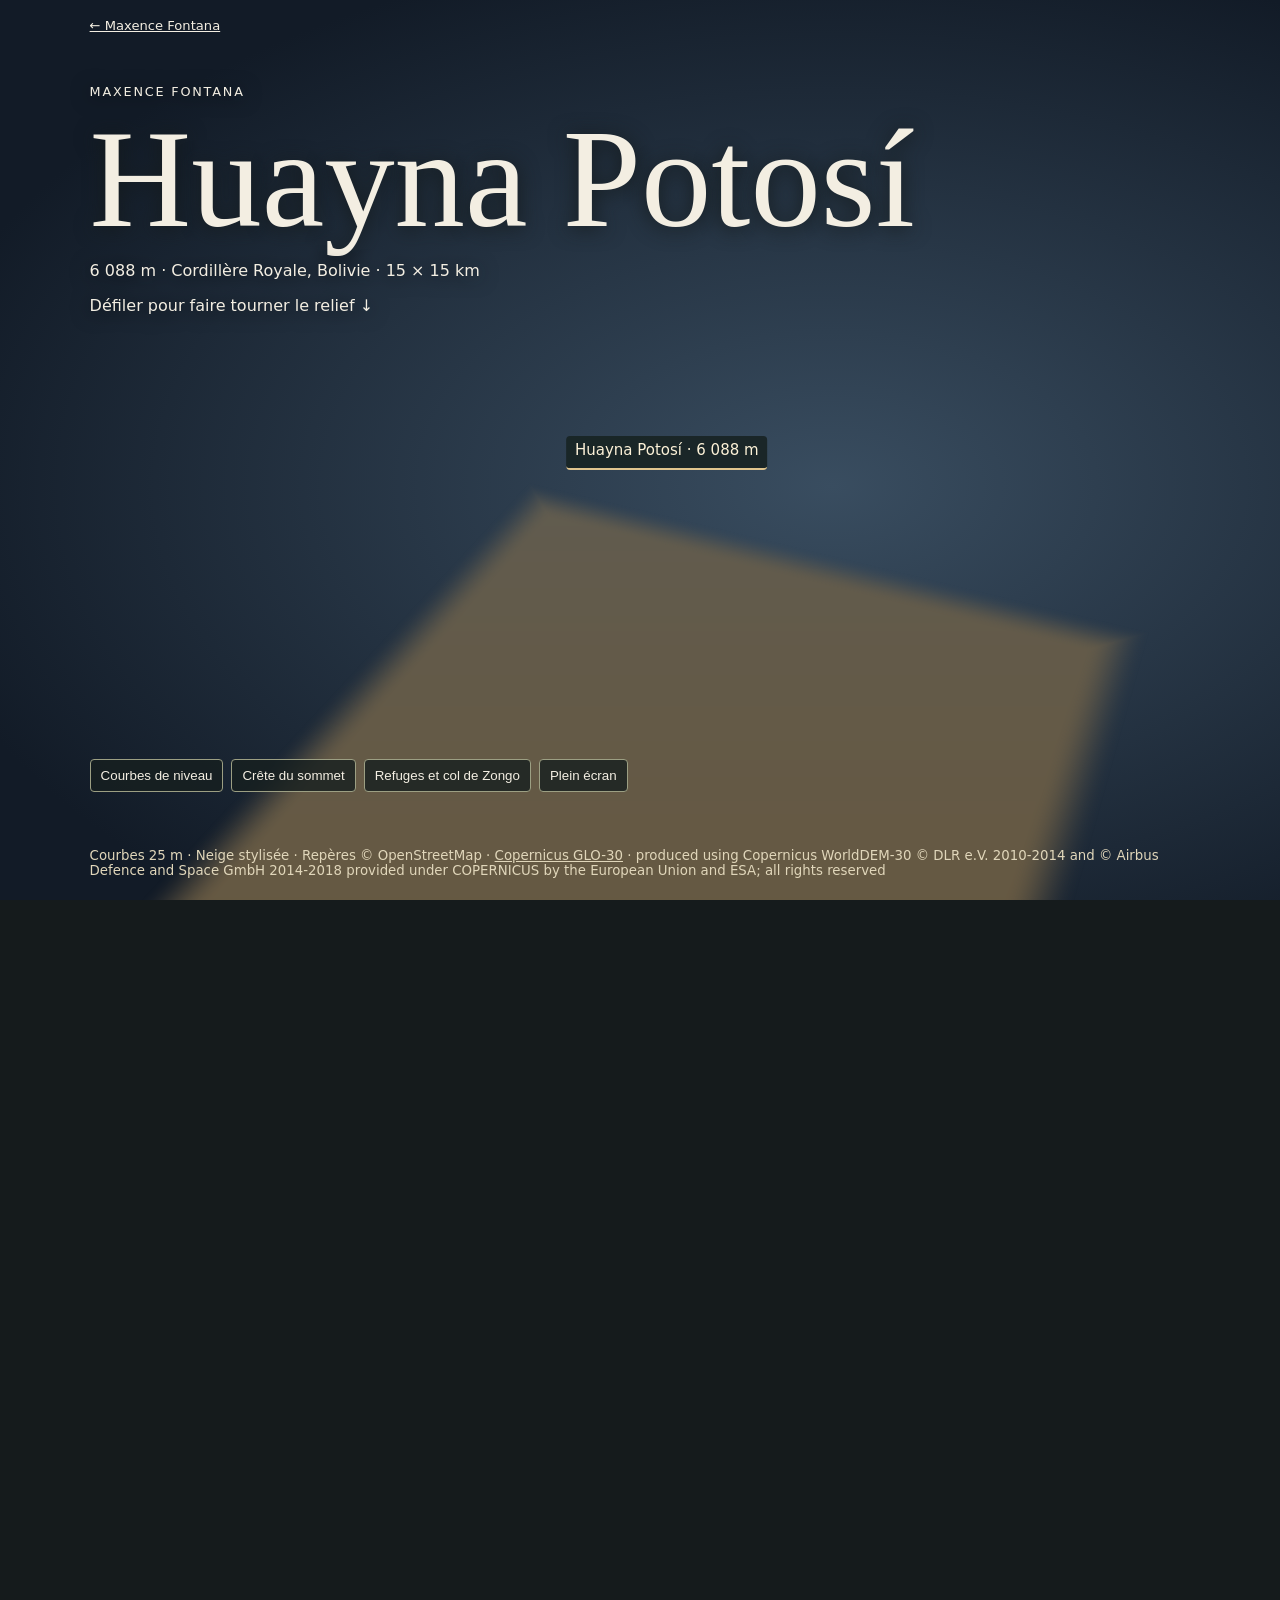
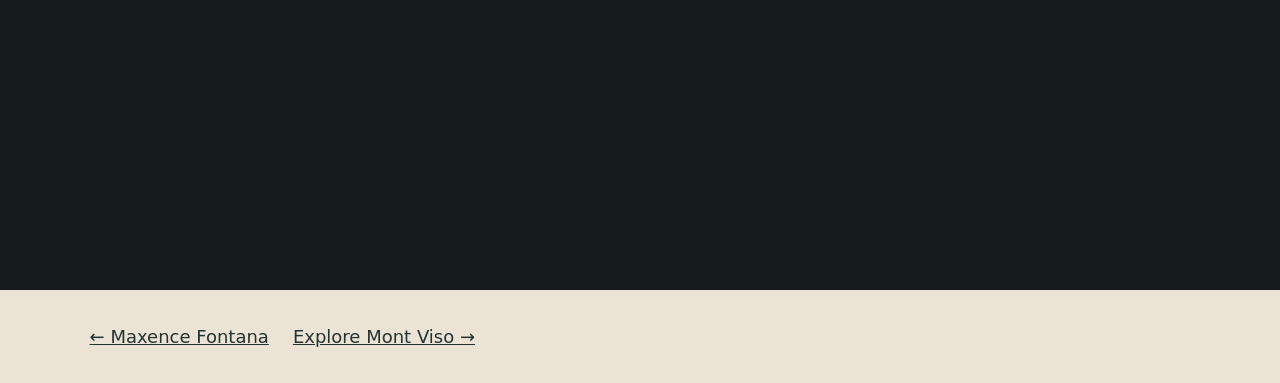
==== public/huayna-potosi.html @ ffa5994d "Add Mont Viso and Huayna Potosí terrain viewers" ====
<!doctype html><html lang="fr"><meta charset="utf-8"><meta name="viewport" content="width=device-width,initial-scale=1"><title>Huayna Potosí · Maxence Fontana</title>
<style>
*{box-sizing:border-box}body{margin:0;background:#151b1c;color:#f3eee2;font:16px system-ui,sans-serif}section{height:210vh}.frame{position:sticky;top:0;height:100svh;overflow:hidden;background:radial-gradient(ellipse at 65% 54%,#394d60,#121b27 80%)}canvas{position:absolute;inset:0;width:100%;height:100%}header,.controls,small{position:absolute;left:7vw}header{top:9vh;pointer-events:none;text-shadow:0 2px 20px #151b1c}header span{font-size:.8rem;letter-spacing:.14em}h1{font:clamp(66px,11vw,148px)/.93 Georgia,serif;margin:.1em 0}.controls{bottom:64px;display:flex;gap:8px}button{background:#17201fce;color:inherit;border:1px solid #9c9f83;border-radius:4px;padding:8px 10px;cursor:pointer}button[aria-pressed=true]{background:#e8dfc4;color:#1f2927}small{bottom:22px;color:#e0d6ba}a{color:inherit}footer{background:#ebe4d6;color:#243330;padding:14vh 7vw;font:clamp(40px,8vw,100px) Georgia,serif}@media(prefers-reduced-motion:reduce){section{height:100svh}.hint{display:none}}
#village-label,.site-label{position:absolute;pointer-events:none;transform:translate(-50%,-100%);padding:5px 9px 9px;background:#182424eb;border-bottom:2px solid #e0c58e;border-radius:4px;color:#fcf1d7;white-space:nowrap;font-size:clamp(11px,1.6vw,15px)}#village-label span{color:#dfc58f}.controls{bottom:clamp(85px,12vh,115px);flex-wrap:wrap;right:7vw}small{right:7vw}
.frame.inspect{position:fixed;inset:0;width:100vw;height:100dvh;z-index:100}.frame.inspect header{display:none}.frame.inspect canvas{touch-action:none;cursor:grab}.frame.inspect canvas:active{cursor:grabbing}.frame.inspect .controls{left:16px;right:16px;top:max(12px,env(safe-area-inset-top));bottom:auto}.frame.inspect small{left:16px;right:16px;bottom:12px;background:#17201fe8;padding:5px 8px;border-radius:4px}.zoom-controls{position:absolute;right:16px;bottom:82px;display:flex;flex-wrap:wrap;justify-content:flex-end;gap:6px}.zoom-controls[hidden]{display:none}.zoom-controls button{min-width:42px;min-height:42px}.zoom-controls output{align-self:center;padding:6px;background:#17201fe8;min-width:55px;text-align:center}.inspect-help{position:absolute;left:16px;bottom:82px;background:#17201fe8;padding:6px;font-size:.8rem;pointer-events:none}@media(max-width:650px){.inspect-help{bottom:133px}.zoom-controls{bottom:88px}}
.portfolio-back{position:absolute;top:18px;left:7vw;z-index:2;font-size:.82rem;color:inherit}.inspect .portfolio-back{display:none}</style><main><section><div class="frame"><canvas aria-hidden="true"></canvas><a class="portfolio-back" href="/#terrain">← Maxence Fontana</a><header><span>MAXENCE FONTANA</span><h1>Huayna Potosí</h1><p>6 088 m · Cordillère Royale, Bolivie · 15 × 15 km</p><p class="hint">Défiler pour faire tourner le relief ↓</p></header><div class="controls"><button id="contours" aria-pressed="false">Courbes de niveau</button><button id="detail" aria-pressed="false">Crête du sommet</button><button id="village" aria-pressed="false">Refuges et col de Zongo</button><button id="inspect" aria-pressed="false">Plein écran</button></div><div class="zoom-controls" hidden><button id="turn-left" aria-label="Tourner à gauche">↶</button><button id="turn-right" aria-label="Tourner à droite">↷</button><button id="zoom-out" aria-label="Réduire le zoom">−</button><output id="zoom-level">1×</output><button id="zoom-in" aria-label="Agrandir">+</button><button id="reset-view">Recentrer</button></div><div class="inspect-help" hidden>Molette pour zoomer · glisser pour déplacer</div><div id="village-label" hidden>Campo Alto Roca</div><div id="summit-label" class="site-label" hidden>Huayna Potosí · 6 088 m</div><div id="base-label" class="site-label" hidden>Refugio Huayna Potosí</div><small role="status">Chargement du relief Copernicus…</small></div></section><footer style="font:18px system-ui;padding:36px 7vw;display:flex;gap:24px;flex-wrap:wrap"><a href="/#terrain">← Maxence Fontana</a><a href="/mont-viso">Explore Mont Viso →</a></footer></main>
<script id="raster" type="application/octet-stream">H4sIAAAAAAAACix7ZZQcN7S0IcY4a2aKKWa2Y3taV2qQ1CCpZ2ZnzMyMa+aYmZnWMbNjjpmZmZmZ1xj7e2+/d+7pP/rXfbpularuXeXt9h57WYUthokD4p3IIavKWNlSdpAdZU85Qk6Ta+R1+UlmVJbqrGarbeqyeqmS+rl90+/qL/SP+K/9bMH8wZ/+Zt/2j6gWqpRKorbIoHwqZop6orj45p3x5nsR76d70P3bHeLWdnO6uxxwxtvv+Ehu82z8EdvPZrI4Fmac6cxiQdaQNWLVWS3WlDVnjVh91oi1ZG1ZV9aXNWOUVWLlWElWhKViF+gc2ppatAwtTHPSdPSz9dC6bh2xNlnLrCnWEKu/1dcaYk2yxlt9rS5WF6u7NdiaaE2zplvzrVXWKmu5tdSaafWxpJXROmPONFuYpc3nxiKjiVHC+MVI0N/q1/X1+mi9q95R76V30EO6pTfU2+tSL6tn0tPrufRM+k/yilwiG8l40p90J02JSbKR5/gs3oxH4+q4GC6MK+I6eAzejR/ir/gbfocf4JN4HZ6NZ+NV+CxOSooTnXjEJUCKkrTkMd6Fx+Ca+A+cHL+BW3AEVsJQqAlloRAUgezwH7qN/kWjUW1UFCVHL7Ur2nZthtZXa6HV0WI1XftDi9G+BB4EjgbWBuYHpgaGBloFVIAEAoEqgUqBqgE9EAx0CswOnA6k12pqs7XL2kPtsvZUy4Fi0UKE4BSUxwtxMhJLFpJXBPTh+m79up7R6GB8NOqZd8w21mrrvJWUfrVuWVutv6wK1nmzo5nNvGCsMgYZTQ3bKGhc0/vqOfTNpAlJRdbj4bglJjgrfgxbYQK0hABkggR0Ex1Be9Bx9AQlgzxgQCuYDschKa6EG+JBeCHej5/iJOQh3oRH49bYx6XwT7gAu2E/LIWBEIYC8AFdRnvRNrQZ7UNP0Vf0G5SGCPwF6+AspMJBPBmfwrnI3+SU/tZ4Zh60xtCKbCRbyRazfizCmrF49oRl5x4fzy/zfHZTO94+ZyfYmZzyju80ceKcIc5kZ6Yz6/9qtrPAWe+cdr47ZdyI28bt505yF7ib3GPubTeJV8Zr6v3rlRYbhC1/U49UvN82SEM3Q13Df8QejZWRVZHnkVLRXtHD0cfRZ9En0avRE9F/o6uia6IboruiR6Pno3ejD6Jboh2jXyI1Itti88XODpcNHw51C5UMvQvuCy4O9g6WCL7xT/mr/Ol+V9/x8/rP1RY1SY1Ts9RqtVMdVXtUvGqhsqrTcqEcLbvL2vI3OUrkEv96Zb3Z7ixvh/fGyy2EGCKOiTSyiqwr28mesqfsKnvJoXKyXCFPyFvyufxNgWqnpqst6ox6pJL4+Xzqt/en+Dv9+/5r/5z/l5/EH6GqqSTqoOwp88hjYrxoJv4UycRpb5pnex/dbe5kN84Vbnp3lZPNUfa/vC2vwP9jR9kyNow1ZWFWm9Vg9Vg71pV1Ys1ZS9aKtWFtWHvWk/VjvVl/1pvVZyYLsD9ZGZaXfaD76GTakjJagRal+WlempmmoylogvXUumOds45YB6w91nZrj7XbWm8ttZZa66w91inrmvXESk4L0coUU0YDNCu9Zc22XOs/c4vZ3sxvnjGGGpaRxUhmfNNv6Cv1HnpN3dUtvbyeWU+lZ9cz6e/IdbKTbCP7yU6ykswkg0gzYpBSpABJT97ik3gBHohbYxfnxm/gCbyDnNjF3fFUvAQvw/PwBNwbN8YSS9wcj8ab8SX8DH/A7/BjfB7/i2fhLtjCGfEd2AJzYCR0h3oQgIzwHF1BF9FRtB5NRh2RjXKi59ohbZU2QxuktdJiNaoFtEpaMS2rlkL7FLgT2BtYFJgaGBnoFWgaqBmoG2gcaBBoEugUGBiYFdgf+BJg2iztmfY7CqCyKBcqhDw0CB1DFK5DGF/AOllB0un19cn6ZT2DUdBAxlgjjznRzGiNt65a2WmE1qFVaAZ61upv5bUOmp3MQuZL44ixy9hgjDKKGqt0U39GFpF6JA05h1fiPtjFOfEz2A3ToBUEIAckg3foMbqNnqMkkAM0aAxjYT98h4q4GR6L/8Hn8RdcmBQi3/B5vBWvxRNwPVwCZ8Yp8Qs4BvOhAxD4HZLBK3QT3URfUGYoCVFoCkNgMeyFT6Dh3ng9TsB1SCndNIJmSeu1tYr+zjzmsgArxeqy5ew/VpgzPogf5Clsw+5mL7T323ftFE4Bp5pTyxnoLHb2OBedh85b55Pz2fnPSelmd8u4yu3gDnWnuIvcf92T7mM3hVfCC3nDvPfeOFFc/itrqUz+AX9EsHkoITQyXDb2aGzHyLlI1mjj6Nrok+j36Ivopei26ILomGi/aN/o4OjY6KTorOj86Nho+ejRCImsjy0SuzhcKjw/VDB0JDg0KINFgr8Er/hL/X5+J7+p38wP+eX9DP4D9Y8apfqrQWqyWqS2qP1qj1qmWqvf1V25Tg6XYflKtBWfvZFeMq+PO9nb7yV4uQQR7cUm8ZsUsrscIofIgbK37CuHyklyhTwgT8vL8oXMq0Kqr5qrtqjT6rFK4ufyq/rN/Gn+Fn+HP8Mv6y9USH2U62Q7WVw+Ef+I0aKD0MQ3b5830mNecu+kO9/t5npuRneh88TOZo/miufjT9k2No+NZ3GsM+vD4lg3NoQNYwNZHGvH2rLurBcbwiaxMWwQ68s6sFrMZpwFWEn2G7tHt9KZtAsNUkIr07K0HK1MK9KSNB/NTjPT9DQdTUNT0eQ0GU1Gv1mvrWdWgpWGZqd/UIO2omPpUrqNHqF76BzanBam562BVnHriNnWzGDuMDobVY3cRnLjsj5f76h7ejk9p55cf0lukyvkBNlNZpFupA3pQNqSOsQipUkm8hZfwyfwVhyPB+LauCLOgX/AddgKq2E9XIYUuCRmOBZHsIcRLooz4p+QFOfBJm6JB+HJeC6ei6fgQbgV9nAR/AWOwkzoAD5Ug6KQAd6gI2gRGoeGoj6oNRKoOEqJbmjrtQlad62R5mtE+1OroJXSimsFtAxaUu114EJgW+DvwKTAmMCgQI9At8DAwPjAtMCiwI7AucCbQGGtt3ZPC6I5aDfajCahbigODUJr0Fuk4C60xp9wT5JM76Tv1d/peYwaRg9joHHAMMwVZozVw7plcTqRzqZxVNJUdLWlrE/mErOOWcTMZOYx85iPjTbGA72fXl5/T9aS+iQXuY9X4Dhs4ez4FRyAqdAcMOSH3yApfETvUVLICX9CbfgLNsJrKImb4Al4K76DfyGVSC0iSVGSmiQjD/EWPBK3xS4ujWPwY9gJ46E1cPgD0kJyyAolwYZuMBwmw1LYD6+hBG6IJ+JzuAI5Qdbry4z+ZhXrpdWUjqbT6Sp6gxZnXdkW9oQV5O34Jp7UDtnT7H32VfulndzJ6pRwuNPWGeMscg44z5xMbkVXuvXc5m4Ht487xl3sbnePuBfcZ25Kr6gX6w32/vUyi2VCyjOSqF2qsf/D3xicEfojvCqMY4/F9oo8iFSMDomein6MfovejP4bnRbtFW0YdaN61IzaUS8aijrRlNEukdexPWI/h5eE/wzPCL0N9g+WC77z9/nxfg9f+sX8DH4mP5df1i/uZ/F/qPtqqxqh2qiGqomKUxPUarVL7VAzVKz6IXfKobKqPCai4pZXyzvlNnAnese8T15mUVooMVI8FYbsLyfLsXKo7CO7y35yjJwjN8uD8qS8LX9Tumqlhqt4tVmdUk/VL34+X/oD/Vn+BN/3jyqq3srVsrH8Xb4WO8VMMUx0FJXEM2+N18ezvWzeI3erO9qt5eZ05zjb7Ce8LS/NU/Nb7F8Wz2awSWwOm8FGsuFsMpvMRrKerCvrxQaz8exvNp9NZKPYEBbHmrLqLMyqsTzsIz1L/6XzaT/alNaiEVqdNqIdaHMaphotS0vRcvRPWplWo4RqtAqtSEvQwrQC9WgjGkfH0S30Af2FZWE5WSb2iR6h46lP09DNVqz1xOxlZjH3GL0NZZQwvui79KF6fd3Ui+qp9SfkBFlDppBBpDopSXKSXCQnSUve4at4N16AR+KeuBkWuCyOwc/[base64]/oJ8oCZUBBHCyAG5Ab18YT8C78FKcjAdKNjCG9SUMSJsXJJ3wZH8ELcX9cG5fHqfFlWAEjoQH8CcWgMnBoCdNhHfwDm+AkvIcC2MFxeC3+jUwnsXom45qx0KxkjbG2WLetbLQrvUGLsPpsBnvIqvKx/Csfbn+3izkVnSpORaeyw5z6zgBnlrPM2eXccdK4mtvTXeeecM+7N9zn7n9ueu93r4Lne928Vd5nT4olIqdcIPOpvuqIquSf9EXwv+DBkBPeG7Zjj8UOi/yM1Imuit6Pvos+i+6JTo92jgajpaIx0e+Rl5FnkbuRQ5GFkWqRabF5Y/eH24cD4R2hz8EGwZ/+Ej/iF/cz+a/VFXVI7VRb1T51Qz1Uj9UDdVVtVgNVdVVVlVBVVFM1Xi1SS9U0VUslyKWykfxPTBNYnPWwt8FV7ljvqPfaSyXyi0qirlgh0spmco6cIYfINjJWRmUb2UX2k1PlOnla/pBlVazqoIapuWqzOq8+qBw+97v6o/zOfhZ/uPpV7ZS9ZQX5Q1wSC0Q/0UHUFHnEJS/e6+K5XgHvg3vIneG2cHO5Q5xp9g3ekhfiSfk9dpJtZ/+wjWwbW85msZlsPpvHxrC+rD8by6ayNWwzW8JmsilsAhvA2rOGLJYFWGb2hJ6hu+hSOpkOp/3pADqaLqHb6Eo6gnagjWktWps2ok1oc9qONqONaRNah9agTWh/Gk+30ys0GavE6iSqiFYswH5hJ+lc2p6WoOetzlZSa6ZJzafGXKOlUdZ4q2/RJ+v99WY66Gn1s2RqolLPQV7g0/g4PoZ34SV4FO6AY3FVXATH4AS4DvtgIQyB9lAHHCCAoSb0hEmwGNbBBlgO02AodIN20B3Gwio4DNfgCbyHBHgD9+AUrIUx0BIQZICHaA9aiMajfqg5oigP+qG9055qt7QT2lptghan1dKYhrSqWmWtklZBK5+I9uJaIS2fllFLpn0MPAicDRwNnAlcDjwKJNMKaESrr/XQFmrPNYVOoPqwDz7DA5gNISgImeBXSA2FoQskwDCch6wjWP9Xz290MJYYL43CZkEzn9nI3Gx+MYPWRqsYjadX6F46idai2ekBq7WV3bpm7jdPmrfME2Yr86DBjY/6Kr2OHqOfIXNJXZKK7MBjcEcscSH8EQ7CVGgFBvwBmSEF/AKZoSiY0AImwxFIgR08Au/AT3FGgkgvspysJ4vIWNIssbcWJZnII7wJD8Qezo6fw36YBM0hFupAI+gPa+AUnIWjcBN+QmEMuDGeju/hEHlDZuo1jCrmevOrWc5qba20fqNT6EcaYAPZfpaK1+SneH87h9PE+cuZ4kx2RjmjnHnOHuecc9l54qRwy7ut3XVugpvPK+8ZXk2vjfeXt8A74SUTnlgt8srB8pasqHqrrSqJb/nxfrbgpGA49Chkh3eHg7GXYqdHCkYHRA9F70dfRC9Hl0Z7Rb3o79G3kdORLZEZkSGRGpGE2O2xXuyV8OiwHf4lfChULNQmmDw41y/sH1DjVX/VWw1RI1Q/1VzVVz3UDLVabVPb1XzVVpVRP+QL+UEWVnVVnBqguqtKap9sLNPIxaK2yC92eWW8DW49d5i33Xvg/fCyiZLC+h+1vV1kk3VlB1lPBmQmmUzmkMVlOenLAXKjfC7zKFC1VEc1TMWrHeq+Su8bfgd/gN/Q/091Vf/JdbKTLCW/i8tivugsqotK4od3wJvutfGo97uX4B52Z7iN3e9ODSfOPsub8RI8hr9nL9gjdoFdZCfYRracrWZr2RI2gQ1nE9gctoYdZrvZGraExbPJbBDrxpqz6sxkeVgCvU8v0L10LV1BF9K19BC9Tx8lnmymq+kSupQup4tpPI2ns+gUOomOoSPoRLqOXqE/aCEmWRybyNawPWwxa8XKsRTsLt1C+9HK9JbV08prnTLbm0nNtUY7o6TxSb+pH9NX6f10pL8lf5OaJDd5hw/juXg4/gt3x/UxwQVxcvwEzsMOWAZjoRvUBwZVoSjkgsyQEfJAZfCgHrSAllAHOPwJpaEk/AkeNIfeMBKmwXxYDPEwCQZDS6CQHxLQCbQA9UMNkYeqoaLoV/RIO6Rt1FZqf2uTtH5aU83XTA00rCGtmlZFq6xV1qpphmZplsY1pJXQcmtptWRaai2LVlALaLW1nto87ZD2UquKZqCfqBV8gmZ4Gm6Bk+N4aA4CKkFBqAZD4Fc8D5ckOwnXj+mascZIMLA5zBxkNjN7mDvMFFZNa5r1xhpDP9H39DidTRvQTHSz1cQqYeWxilklrTdmP/OB0dLIaVzUR+pC/0NPrZ8hXUkWchzH4z44ioviT3AQJkFj0KAgZIQYyA5/AIJ6MBQ2wUsoj7vhdfgBzkQw6UrWktPkAFlDxpP2pBlpT1oRRtKTk3g0roWL4QQ4CvEwCPrDQJgI2+ERfIO3kBLnw5Wwi5visfggTk66kYL6U/2yUd9cYT4zS1gDrNtWJ/qERtgydpb9YNX4OJ7D3mJrzlTnmHPLuec8cj46Gd2CbmG3itvQneHecAt5dbzu3nBvtrfZu+7FiOpircggu8tnspZapR6rjH4J3/Q7+sv8//wuwS/BUaG3ITO8NxyNvRk7IpI72i26Mno0ejm6JTo8WjuaP/ossjcyMdI8Eoj8GlkSWyT2enh0OBTOGb4SmhbSQmODqYNT/Tz+ShVUWdQH+VXmUiVVYZVcfZSZlFRxaoQarwYoUz2S8XKknCx3yjcyh8KqjLokm8iPYo6Iit/FS2+uV9o75g53B3sbvJveNy+dyCxyiZKikVgkLotX4rW4JQ6JzWKPuCbeiixSyfHymPxFFVOWqqM6qzFquTqrkviV/EZ+Zz/W/[base64]/kmYkC7mGV+KBuAF2cWWcE3+HG7AT5sMo6AINwYaKUAiyQHpICUngC/qOPqKvKDVkh7yQC36D7+g1eoXeJZ7lg7IQAAZBqA4RsBP//R/oKlqPRqLGiKBCKD1Kgl4nOuzztQnaCK2/1kGrq3maoemJyP5fvIOma5bma/W1RlojralWTxMa0v7UdC2oNdK6a1O1Ldo9LS+qj+aid0jBakiO/8JPcVbyGPfC7+Bv6Ak1AUMI4iEPjsdlyQXSUn+u1zceG8IcbO4xT5nbzK3mB9O1Rll/Wy+tFbQUq8xi2EM6n9r0sTXVamHVt1pb3Dpv1jDvGX8ZyPim79cX61P0XrqtfyYzSElyBS/BQ3BdXBy/hx0wDOpAVSgAOSE3FAMNotATFsIlyI7r4rn4Ck5LNNKFrCW3yW1ylGwmy8hCMptMJ6NIfZKNnMHTcTNcEafGd2AnrITFsApuwFfIi0tihB0cxM1wRzwSb8U3cR6yivTVGxh5zYHmcTO7NcRKTqfSpKwDO8c+sFzc5nF8O9ftF/YA55qTyi3iguu6zdwB7gR3o/vRJd4wb7/32PvoJRc5RTXRVqwVGeUw+VW2VsfU735Df4Af7+/1b/qf/BzB5sG7wTqhDaEkYT+8L2zH7o1VkZsREm0dHRGdEI2L1ohWin6N7ItMiliRj7FbY1vFXgg3CmcLPwmdCi0INQvlCcUHswQH+z/[base64]/cfe4gt5y72Hln2/ZFPpzX4JV5aV6K5+Ep+Et2g11mp9gxtp+tYyvYBraXXWYv2Rt2ke1lO9gGtohNYcPYUDYrEfU9mc9MVoZlYhlYTlaWhVlb1pY1Zc1Ya9aZ9WCtWXUWYDlYSvYf/Ujf0bf0FX1D07FqrBUbx5az/ewOS8LT80/sAlvLRrK2LMhKsg90Ji1LL1iDrSrWW3Oh6ZhvjDXGSKO1QYy0xiG9sX6PdCe5yAU8C7dJdIdS4/twCJbDGOgItcCEcpAfMsAv8Bm9Rx/QJ/QOfUT/e9u+gK6gG+gyOon2oH/[base64]/QvWoietRZa861xVmlrvlnN/GBsN4YajpHbSG380G/rm/Wueow+jGQnV/AGPBbXw0Xwc/gH+kAsVIHiUAwqgAHVoQtMh0OQBJt4KD6Mk5LKpB1ZSR6Sj+QeOUuOkf1kC9lM/iFjiCLpyW28Fg/EEfwH/gGP4Sqch6+QE1fGPm6C2+OOuC8eiCfjTfg6Tkkak9/0p/ppo4Z5zKxgrbQ8epkWZnHsFsvGCW/KB/N1PIO9xg47B5xMrnJ7uMPdRe4FN5lX2evp7fJ+epVEbdFB9BczxE7xQhSXY+V32UZdUOX8sf5+/7KfMhgK9g2ODy4MXgvy0PTQwVCycDi8Jlw4dmJs6kjfyK1IxmihaJ5o7mjm6PfIqci0CIpsjY3Gpo9dEc4ePhaaG+oWkqHfQkeDnYPP/Yb+UzVA/ZCDZVq5VywQK8Qh8UR8E0/FZrFLpJHj5DF5Se6XXWV2eVwsEcvEQXFTfBI55R/yvZgoKoo33jFvnTfaq+ll8064Q93+3hxvvjfDm+Mt9jZ5l7ykopjgop5oJ7qJ7mKgmCW2i8siQRSVTeUceVy+lZlVeeWp5mqIWqXuqew+8+v5Nf0y/l01OrED9ZFBWVz+EGfEQtFJlBNPvHXeOK+9h7yv7ma3iZvgNHZ22br9lC/jPXmI67w8L8Az8s/sHrvJLrGL7DjbzQ6xi+wp+8nS8S/sNjvHjrKdbA1bwGawFewgO8h2skVsOBvEurMIU6w+68qmsU1sB9vDTrKz7Bq7xY6xtWwKa8kIK8kKsFwsB8vMMrMKrBWbx46ze+wd+5WX4FV5eV6Y/8ofsF1sHhvAwiyBDqV/0IvWJKu6lcu6ZP5lljZfGDuMyUYro6ixW6+gLyNlyVU8DTfClXEG/BSOwCqYBL2hMXjwJ/[base64]/cxRXxbpgI/WA07IMseBSOJRn1WXo5Y5NRyJxrXjMLWy2sWlbQmmilpQ7tSV/SVmw1W89GsgYsCztIe9DS9JN1xVpsVba2mnGmbmYxHxjzjY5GQ6OGUcVIZ+zVa+mnSE2SlbzEu/FYXAPnwFdhLnSA6kCgCgAoaATdYQpsh5dQArfHG/BHXJI0IfPJHZJS/0lekMfkMblFrpKLZDPpR6oTQtKTy3g+boMxLoIz4iQ4F6ZY4RZ4KJ6IR+EJeCZeho/gVzgLkeQImag3NlKb/5imddkaR39lFhvCrrAcXPBOfDI/wDPaQ+30zmjngyPcIe5cd7v7yi3pNfWmeQe8L96forUYLRaIneK++E2G5GGJ1QKV2u/un/czBXmwa3Bb8EUwWShHqFKoZWhaaHPoTcgITwi/Dnuxq2JjInUjMyObIysiiyKzIvMjoyOByIbYzLGrwvXCX0ILQ01CFUJvgv8EOwUzBGf5Ofy9qrdKq3rID2KoMEQ+8buoJLgQwhHFRWERFAvEMXFbPBSHxWjRULiCi1jRQgwQ88UaMUgUFue9eK+/19mr6xX1rrgj3IBb02vkNfCaeN28Md5y77j3wosRZYUraoomor3oJ6aJXeJuYq9w5AC5Up6Vn2ROVVVFVZxaqG6qLL7hN/Rb+tX9Yv411UolUdvkGNlclpefxE4xSFQTr7x13nCvvlfAe+BOcYu7K5y8zkJb2D/5fj6Rt+ARbvEqvBiP4W/YfXabXWcX2UX2hP1k2fkfPB9PwT+yF+wuu8hOsb1sIzvHHrEb7CTbxlaydWwpm8ymsMVsKzvP3rLkPAMvwMtyjVflOfh7dpYtYF1ZHeYxnRGGmM5asBXsPSvGEde4xWvy+rwWD3LgBXkyfp/tZmNZObaPdqHV6Hdrm9XbqmK9MReatc285ktjv/GXkc0Yo38gNchzPA83xlVwDH4Ep2ANjIWe0AKCAFAOikJ2SAPf0Fv0DL1Er9AjdA9dQgfRGrQULUDz0Gw0A01F0xKfaWg6moFmo3loMVqK4tFE1A81QQz9gVKjN9pt7Yy2T/tXW5nI6L21TlpbrYXWWGuYqNGbax217lpvbYg2UVukbdEOa4+0FCgdSoYStM9aGvQ7qoLCaCS6g/6EEXAaYrDE0/BTbJHZ5CEpocfqtp5XP0oc0hVfhVUwB5bDbaiAN+KuJI8+Ri9lHDds86j5ycTWFGuVtcV6YVl0Fn1Mg2wKu8Dusw1sJLNZKnaIDqWUJqX7rT5WYeu6Oc9sYBZN/GJbjDXGcEMY7/TeegKZTGqRYuQt3oGHYIqT4r0wHjpAGGxwE7PwrjAe1sMtyIJr4Fn4Ds5DomQiOUfS6dn13/R0elY9m55O/0V/Qw6TxWQB6UX+JO/xJjwUN8Y2row13Ab3xH3xLLwEz8fz8TK8NdHD/4PUJFtJYz2jsdfob5azHliraGHWkM1n91guHuK9+N/8Gi9od7Vv2mFnt5PHre8OdGe7h9yfbhWvvtfbW+clEVg0EwPEDLFZPBK2vCE7qVtK82f4L3wSHB3cE7wf/BnMHMobKhpyQp1C40P7Qr+Go+EV4Y/hKrGDY0/F/hebMfIt9nbspdgPsXdjO8R+DY8LlwifDHUMlQq9Ce4KRoKZgkd93d+phqvqKkYNlQmir/hD3PZWegu9ld4Yb4D3l9fDa+EN9P71HnjZREGRXjzxrngnvZPeae++993LIvKIj94qr4tnegW9jN4Xd71bw41xDzj5vHxeQU/zmngjvFXeKe+xl1yUFb6oLRqI1qK7GCIWigvim8gkK8umcrTcIK/JH7KIkqqrWq5uq8y+6bf0+/kD/VZ+MX+vCqtf1CW5UraXv8szYqAoI255E72wl9976W5wa7g3nWZOgj3TtuwPfDufxDvz5jzKOUc8P//JXrNn7DF7yt6zX3kRrnGNl+P5eH6eg//GU/Hv7AG7wRJYKp7A7rBr7CK7zR6zW+wOe8d+43l5Je7x2rwdH8iH8k7c4cV5an6VrWbjWG/WhXVl3dlwtovF8DDvyofwsXwCH8n78K68I2/MQ7wKz8Lvsnhmsrt0Pf2bxtFy9Lm11Gpk5bEumRNMz8xgXjD6G8mMiD6OxJCjeCQO48L4OzyCXTAJBkIXaApRcABBGcgLaeBrIps/RQ/RPXQW7UHr0TK0FC1Ec9F0NA1NQZPRFDQVzUSz0HQ0FU1B49Bg1BU1QC6qhPKgFOi9dlc7re3Xtmn/aPO1cf/H6V213toAbYg2ShunTdGmajO1Ndoe7bz2TEuLKiEHcaShKshD9VFnNA1dQWVgKJyFHLgGHo9P4CykDTlD8ukN9Nn6bn293lr/TZ9DjuJf8THYDLvhG9TCCXg6ya130wsYj4w+ZowVsXpbO6zvVm5alg6h6Vl7tpDtZD9YQZ7A9rLxLMrysEu0G81D31uXrMkWsd6Y68zuJjULmhnMn8YBo72RwZip59MPkpEkSnKSu3gl7ohL4cewEgZAU6gBUagLzaADDIXlcB5SYBMPwUfxb4STgWQ/+UUvrpfVK+ueXlN39IBeQs+sfyXfyC0yj4RJGnIGL8aDcXNcDw/Gs/BEPA+vwqvxP3gLPo1/IcVJOdKIbCaW/kSfa9QyM1knrZE0F+vB9rEUvCJvysfwjfwlL2PH2WfsMs5g54zzm1vJjXUHuAvcne5zN7sX8RZ7n73iwhA1RCexWOSVe2ScSlC2P9F/4keDS4KngneCD4JPgneDt4Jfg9lCxUPR0KjQ/ZAbnhveH74fzhlbLRbHlomNiX0SPh+eEtbDOcL3QsND5UP3g6uCdvCL380v419SQ1QZlUU9l2NlMjleZBbxXg0vpXfPveJOdbu5g91x7gL3oHvZfeH+4dme59Xz6nnSq+Sl9HJ61KvvNfYsL8Z76B5wZ7mdXO6mdvc4nZw8zl33kfvN/d1jXpy3yDvnvfJ+ejkEElKERX3RQQwU08UO8VJklCWkL+PkLLlHvpZlVFs1Vx1WD1Umn/nt/BH+NH+UX9P/oWYoV2VVD+RsWU2eE3Eim9jp1fdSeZfdtW57N8ad51R0LtoD7Pz2aT6T9+dxvC1vwmtxi//Bs/K0PAn/zpLzrLwct3iUR7jklEvucZtjXoin4jH8D16WZ+U/2X8sDU/DY3gGnocj3pC35f34OD6fb+b7+Xo+grfgUV6Fx/An7BzbxzawjWw/e8zy84Z8DJ/PV/BtfB9fzafzCXwEH8QH8Fa8Gv/IlrIIS85e0Jf0JJ1PW9Ei9G4i2lNYa81mZiHzltHSWKufJ4h8xFtwL6zjLPgDnIM1MANGJabnbaEuCKiWmCAlg6/oE/qI/nca7Co6jLajHWgnWoPmJzL7/68VaAtah5ajxWgmGov6oKbIQxiVR3lQUvRCu6Nd1U5oO7VV2hxtgjZem6LN0RZrq7TN2lZto7ZWW6vt1G5oX7VsqCRyUBc0BP2F+qLBaDbaiK6igtAfzkN2HMGj8V6clNgknnwjWB+g79E/63mMB3pPPau+g6QgAfwcjsBJSIO74BxkIymuD9d/N54YA80MVh/ruPXNwrQrHU3f0tHsJvvC0vHyvBavyn/lt9gC1pFlZQtpY8ppPnrSirPKWsmt0+bfZg+zgVnNvG7EGdmMdbqnfyb/kt7EIGnJOTwVR3AMPg3xMADaQGNoDq2hLfSCmXAQPkM53BlvwG9xBdKJrCcfSOlElHfQh+tD9C56Iz1Wp7qhl9U/k5WkIclFXuK9eCbuj6fizXghXoiX4y14O96P7+N8BBGDdCK7iKY/0scbYN41x1tV6CMax26wYrw2H8GX8X38NS9ht7MP2lmdiDPYme+sdPY5b5yMbiE35P7lbnNze328zd5F77tXVNQUB0QbWVwdVyX9OP+gXyo4JLgpeCC4JDgi2CnYKNg22Cs4MBgfPBgsF9oZyhCuGMZhPYzCxcKZwqnD+0NzQvVCZih36GZwWrB6MHPwqJ/LX6HqqaLqizwpl8spsqlMK8eJlKKp992d6qZwdzqLnLZOHae7s8A56bxy0rkp3ExuVbe6O9Cd4s5y+7jUlW4bt7Pb2EVuUTe7m8J94Bx2ljs9nDLOSbudvdo94L52s3vEq+MN9PZ477zfRFZRWGhCiuqihegv5ok94ob4KnJKkI3kX3KFfCvDaqbapa6rtyrGD/i1/A5+Pz/O9/3M/mE1UDGVTK2QFeU2UUv88CZ6Ob0j7hS3lpvB3eZEnNf2XDtiJ7MP8Sm8A2/NW/JGvBbnvCqvwIvx7DwrL8SBR3lD3pnH8Va8Ex/BR/wfS//BAzzCbV6UF+SleTlelBfn5bniXfg0vpRv42f4E/6Nv+dH+Xw+ivfhtfifvDDPyVPw1+wtS8NL84Z8Av+H7+TH+DV+nR/h2/h6vpgv5Sv5RN6Q/87Ps2FMMJ2FGLCc7CVdQ9vSKvSDNdIqYh02B5kVzUVGEiOf3p7kILfxKtwdezgv/[base64]/F9+AJlMdLcTFylGA9Xs9u7DEC5gKztHXUSktj6d/0NM3H1rMM3ORNeG8+hXfjlOfid9hYlp+dphvoIBqgL62lVj+rhlXAem/uMUeblcydRi0jibFKb6YX0m+R2aQpKU0+4C24O66A38NumAODoQt0gi7QGXrAaNgAz6AAroWn48s4N2lA4skdUkCP6K31XvpUfZW+XJ+uD9G76231xnpV/R1ZThqRkuQLPpnI4yfxBrwKb8Db8WF8Dj/GhYhFapKh5BwJ6u/0YUZec5FJrHvWfKrYUxbLR/KVfCs/xt/xEnZre7390i7iuI5wqjlVnLDTyeni9HYWOz+dFu4i94ZbwGvhLfPue1XEBTFO+uqaKuN39jf5MUEVrBPUgrmCP/x7/nX/sn/Jv++nCbYPXg3GhEqHvFCNkBZKE3oYvBJcGfwrWD9YM6gFH/mz/LCfoOJVGXVW9pENJJclZA75SmwWdcVR709vllvJHenEOLfsY/Zye7q9zN5nf7DzOyWcXE4JR3OqOmWcgFPXaem0ddo5/Zy/nJ5OK6eZU8cJO1En1qnofLKX2Ni+zye6W9w3bnYPew29vt5y74aXWhQUpQUWeqILP1FsECfFXfFe/CILSSZbyCnyngyqReqouq4eq28qi1/QL+lX9qv4Ffzc/mO1WNVVydUkmUKOEuXFPW+Ql8lb6dZ1f3V3OR2dGGel3dguZN/ny/kU3pO35k15Q16Tx3KfM16NV+CIu7wx78H787F8NB/E5/BNfCNfzyfzbrwmb8078xocc5O7nHPGGa/D+/K5fBe/wj/wTHZpu7yd0X7ID/ANfA7vxhvwujyWB3gRXo67vD2fzHfy8/wav8ef8if8Lr/Oz/PD/Bg/zTfxYTzEM/GLbC1bx3awpWwUa8Oqsfd0E21HU9IFFrGemuPMD0ZFo7q+jHASQ+7gZbgrNnAu/A7uwEO4C+dgP6yD+TANxsFf0A06Q1foCT2hfWLCXhL+gJJQEcpAWSgAmSEd/ApZ4XcoBgXhd8gICeg6OoI2obloOOqEoshCGiqJsqEU6Iv2WUuC0qCMKBNKhb5qr7UH2i3toZYS/YlaoQloJdqEtqF76BfICpXAgsawHL5BCM/D13EWYpEh5CYpoNfSJ+q79ed6IaOhMckYaZQ04nWqfyUdyA6scD5cAg/GX3E9cot4+lQ9QW9vbDFym1tNy5piZaZT6Q+qsdksDRe8Ce/DF/CZvAOnPAn/m+ksM0vDztHhtBr9Zp23FlqtrGLWfXOkmdGcY3DjF+OoPlZ39Z9kO/mL+Iku/FQcxpnwNVgNo6EbdIFe0At6wzBYDJfhN0zxALwHJyceGUGOkTS6o7fTe+gT9fX6Ef2Ivl1foc/WJ+od9HL6XTKHtCAVSGryAJ/CV/E+vAXvwAfwBfwYf8WFSXXSh2wgqfSReh5juPHSaGm+NodbFWkKdp7V4DP5Gr6HX+MJvIjdwJ5sH7K/27mcGOe1fc0+Zx+yt9s77Xt2ZWei88Cp7HZyJ7pX3Cr/m1KL22Kx9NQ29VZl8qk/0J/nz/HH+3G+8sv6uf1CfkW/tj/fv+p/9osHqwfbBhsEKwXTBT/5r/2L/hy/hV/eT+ufUA3UaTlCNpVIbhTdRUOhREVx3ZvgYe+4K93xTmZnsV3d/tPObt/gR/gRforf58/5e57CLm8ru47dxu5h97M72R3sHvYYe5a90t5pH7BP2pftG/Yxe4Rd1X7B5/AWvK8b7153s3jUa+aN8dZ4l73vXi5RXFQRVYQjuonF4ri4IR6KTyK5zC2ryZqyj9wtC6vBars6pc6oi+qyOq6OqmuJG25J/XvqH9VC/ZA15U7RUGQXZ7weXgpvils08bZQ0rlsD7WJ/ZNv5sN5D96et+UteBNen9flNbnijAtem3fgQ/l0Ppf/zWfx2XxT4tsd4PF8AO/FR/ABvD6P8tq8AW/Mm/LWiT35JH/NY+xydsRuaoftknZy+xG/wNfzSXw0H8cH81a8IW/H+/N5/AB/yj/zJHZyO6n9jX/gb/hb/oq/4a/5Bb6c9+KMF+CFeYBTXpC/Y+fZUtaAFWTnaReane606lhPTWUOMuL1l2QoMUk6chkvwB2wgbPjX3FmnB6nxB/hLlyAC3AaDsJO2AWH4Cjsh62wDCbBSBgFA2E4dIce0BkaQgSiUAfqQ1OoB7XAgdKQF7LCF3QZ7Ueb0Dw0AvVFrVFN5CGOXCQQTdxHyYPSoiTok/ZNy41i0Ui0Dd1Ar9APlBaKQQiaw2DYDP+BhgfgUzgToaQ3WU5uk2J6O32RflpPZlQ0mhgzjDPGSaOBcVbvphfT/yX5yD+4Px6PH2OfxJPUemN9on5UL2L0M64btc0NZgprsmXQq7Qka8v2sHvsK8vNm/PpfCivy7PzS2w2i2PNWWF2mg6nDs1Kb1sTrfLWGbOzmdJca7Q3KhkJ+mq9qZ5Hv0bmk/akCvmCN+FOuBxOgD0wHfpCdxgAg2EQjIZ4OACfoDxuj5fh57gq6UbWk/ekkt5G766P1FfqZ/RH+jP9tn5G360v1TvrRfXb5G/SgZgkL/mIn+Kr+AQ+jk/jO/gnzkkqktZkM/lEQvo1va6xynhkVDYXmWWtg9Y8OpQV4YP4an6c3+XfeSHbsOvYQ+x/7F32cnu43comdnY7vZ3DRvYY+71dx1nu3HbSuZ47w33sBr0X3hbRTX6VVLVT8eqeSuUn95+rM+pfNVV1V11UnBqnLqnsvuHX9Af5S/zZ/iBf+MX8LH4q/4z6W3VXSD2T3WQGuVT0E+1EGjHH6+RV8/J7H9wpbmZ3hpPa6Wp/5bN5U16J5+f5eXb+C3+XOGn2hqXiZbjLO/K5fC3fyffzA/wCv8RP8Mv8Px5jp7cz2unsZ3wxb8pL8195Ut7c7edudN+5Aa+jN8fb6V31PnupRR5RVlQTnmgrVokr4r54LD6I9LKsFLKh7Chny6fSUzPVdrVd/aPmqAEqTg1Ss9T6xG2a+aq+SqbayROiqcglznm9vZTeODe128sp4ryyV9qN7Lz2FT6H9+HteYfEasEb84a8Dq/O6/HWvA+fzBfztXw1X8lX8PV8Fz/Ej/EdfCYfxKfzGXwob8fb8Y48jvfnQ/gcvp/f4ynsYrawO9oj7GF2S5vaRewY+y0/wXfz/Xw7X8Vn8Wn8b76dX+LveQY7l13QLmzntbPY6ex0dno7xs5ix9hv+Ak+n3fmjXkr3oOP5HHc4sV4cn6I/cXKsnO0Ly1Ij1ux1kbztvFKr6IfJt1IFZKKXMB/4z44hAkm2MDVcAmcFafDmXBOnAWnxelxLpwXZ8Gp8Rd4Ck/hApyCc7AD1sCyRKU/A+bADJgFo2EwdIPW0A6aA4Ec8At8RU/QBXQIbUBL0BK0HP2NpqGBqB1qgEKoGsqDciWy+XJ0A31B2aEiSGgM/SEe9sE3+BN3wkvwI1ySdCD/kFfkd72iXl2frl/XMxue0ddYblwz0plpzAlGcmOOXk2/[base64]/S3ehojxkhmvNVv6Vv0Xnol/QVZSwaSWqQCyUaSkZf4Ab6HE3B2UonUIXPJa2Lp63UwlhqXjQ9GbrOtedOsY2Wlj2g8K8uH83/4Qf6Q/+TJ7ZR2Trugnc5+za/zQ3whH8wH8PF8I3/Po/ZBO7dTyxnrbHNuOh+dQu5ct7Wni6eiodwni6t+ao6aqDopqSqrbOqtPCu3yh3yqyykaqh+6h91S71Wp9Tfqp7KrJKq9/K4HCWxvCmGiCoiwTvt/eMZ3i53oBt287nrnFjnvN3B/syr8wR2gZ1km1g8m8QGsVbMYL+z9CyGpWclmMlasalsHTvNbrK37BeehqfmOXlljnlVXo4X5On4C3aBHWFb2ApW3W3nznAvuPm8xt5074B313vjJRPZRV5RSbQSQ8UycV28Ei/Ea5FaFpe+7Cj7ySnyoMyk2qvFapmaoNoorAqr4iqgYlVPNVENVFz9kFNkajlBVBVPvFFeBm+se8up4Dyyd9pDbdNOYu/iY3h33o635x15e96SN+fNeCPenPfgw/lCvp3v53v4dr6O7+CH+UG+h//LF/GhfCSfx2fy4bwfH8CH8Yl8Id/Gb/AfPI9t2m3sMfYSe709z+5j17aJXdpOayfwrzyBP+bX+XF+mF/kr3kSO7dd2TZsals2ssvbJe1Sdgm7pF3FLm9ntV/zfXw+n8Hn8OV8H9/HN/GpvDbPxk+xviwvO0Db01/pyv/RpE3NjsZCPYu+mjQlVRIz3QW4P+6Eu+DuuDWugyWujevjlrgJrosb4w64K26LG2CJGaY4D06PC+NU+C08hdtwDe7CLbgER2ArLIdFsBy2wCoYAg2AAyTOlGSG7+g/lBbSwCt0Gq1FU9AA1Aq5CFBt9Bdaj96g7FAOqkNPmApb4DGkxAVxPTwbX8EZiE66kY3kBxH6CH2CPk0/oKc2QsZ4Y6/xyshnUrO0ucWoahzVW+sZ9UNkMOlGBpFZ5BoprnfX1+hn9TSGaXQz9hu/mp451bxhNrJS0Wn0Jr1OE2gZ1pldZP+Pqa8OsuL4wiW4Q9CF4G6LOzvT3ed09+memRsIGjQQ3N0JEtx9cXdY3F0Dwd3d3V33/XLr1at3+5/731RNzTdHPplGeoc+qOfphrqkjqP3qD4ql9otu8pCci82xAg8B5OhJmSHh2Kp+EOkFrt5Z16UP2crWRtWjH10t7o93UpuHPeYM98Z4Qx2RjuTnVnOcmenc81J6aL7l7vd/eZyNpgdYol5Fd6DD+Lz+DH+lqcThUURkVOkFu/4ST6OezwO/5ctYX+xKqwoS8MSsFg3gkWxRuwvtp9l5mN4bjFP3BTPxVvxVZSBaPgCQxDlKzlBZdC/6aa6vx6gO+hmuon+XZfRmXQanUan1hl0Hh2l6+pB+pyWNI+uUwITYbKbDCalqWUS2Rt2vdfFzxGsDdKHWKh0KF3odXAh2BGMDWoEvwSxfuqgSNA7OBGkDZUNlQslCR0J2gdZgg/+JX+XP9dv6hfxY739XjMvm/fWTrHvzDDDzD2qS+/0Ql1Zn1F1VBnlqSbqD1VDlVdp1FO5SY6U/WQb6clf5R+yh1wmL8lPMkK5yleBCqlqqkE4y6GH6qW6qNaqneqkmqvaqrZtaYfa/Tauh94Ab713zXvjxXrp/Ky+8Dv50/1N/jn/tf/Z/+anDAoHoaBfMC9YGZwMUoZqhgaEuoUqh3KEXgZng/PBleBekCHkhYJQ4dCnYFaQP9js1/Z/eGO9n7w/bD9zliZTL6pKWeiOXq4H6z66u+6sO+sOup1uo1vptuFqvkL/qy/pi/q03qf/0Wf0aX1Yb9AL9EQ9NFzrF+mJeoKeqZfqbfqy/qwzUhn6nQbSajpFd+gW7aYJ1I7qkqEyVIEqhqt7rH6jX+vE9AvloSiqQU2pJTWnRlSNAqpClakG1aca5FAauhOe2C/o+/qbTkpp6bVeqH/VyfUW5asHcqiMkBvxNzwNX0Vh8TdPwlezrqwmy8Fuu3vc5e4Sd6U7zx3njnWXhHe/a9wV7gZ3t7vf3equdee4c92JblO3gdvLre06bhk3t5vXLexmchO5X5zXznvns/PJeec8dA45S50pTrQz3hnotHZqOrWcJk4NJ69zL2pp2O1SPcqLqhHVLWp+1I2onI7vtHQmOXudB05KF9zGbk93pfvcLcY6sdnsGEvBa/I5/DJ/zp/xNCIkRoqD4ocoBvWhA1SCY6KWeMFHc8bj8gtsN/uHXWWZeQu+lJ/g6UQF0UmsFx9EYfgdpsEJyIyTsKKcLbfL6/KrLKS6qtuqip6kp+pWWuu0+pDqpDKqNbKRLCof4QysgUnxXxgD9aEg3BcTBRMv+Hxej2fht9g81ojlYffceW5DN4/72NnizHCmOlOcmc5SZ62zx7nsxHEj3SbuQve+G8k6sfXsLSvPu/KhfD4/wt/xrKKSCIQVrigs0ov7fCFvxHPwp2xbWCvLWHEWyRTrwMayVewNq8s/8mhxXdwRd8R1cUG8FEWhK1yD0ajkYVlE9VDz1FIVrYaqjspXqAJVW7VSfdVstVtdVV9UAd1Cb9SpqBnNpAU0nobTOFpMx6iguW522FFeLf/nYHiwOdgb7AgWB6OCKkG8YL3f2fd87nfxr/vlglpBnQCD1MFpv4Of2P/H2+pt9bZ4Y7wGHnnFvXt2sW1jr5pKZjkVovO6s36ququi6p08L2/KWJlaRajU6r08JMfKqjKL/IH38BzewZf4DX+WETKTzCCzyQqypmwjR8mlcqs8K5/J9/KbTKwiVA6VUSVTDW0bO8CutDdthNfEm+Md856Ga3pRv7rf3Z/l7/ev+A/8z36aoEAggqbBxGBrcCn4FOQI6VCVUJlQwtC5YGEwKPg7GBaMCzYHL4LEoR/B1WB0kC845Lf24/idvb32hUljhlAtKks/00O9Q0/UQ/TfurfuqrvqLrqT7qA764F6ml6nT+q7+qF+EJ44Lumz+qjeqhfqKXq8Hq1n6CV6gZ6tl+jt+oR+pFNQJIWoDU2m/fSUUpicJoW5TMtpJPWiptSM2lFj0pSXIig9ZaJSFEVIDagHDaURNIwGUBdqRx2oC/1FA6kfNacyFJde6+86KWWj8lSVGpFLT/RwXU7fVi3VazlUZpHbsQOmx87wj8gpFnLN77GlrAUryFKy5Oy7+8C97J5xn7rxWFyWgqVgiVhylpZlYEnZT+yt+9p96R5wt7hH3BXuDHek29Pt6nZwf3Ndt7xb0bWudR23iPuLm9KN7yZ2U7g/nOfOjfDEv9MZ6jDnbdTqcP/+Z1SDqA5R0VFHo1I4lZ1BzhrnhvOzy9xm7mh3vbvLve8WZO3ZOvac5eUN+EL+iBcTvjCivVgszoqkIKE7zIOZoOC4qCm+8dW8Da/EE/IX7BPLzOvxzfwpjyfKi5ZiijgqfoiK0BXWwUPIhH/gTawlp8lt8rKMlWVUG7VeJdDltaNz6/dqmaqncql7cpXsKPPLczgYK+F3OAYzoDYkg+2ipcgsTvFR/Feemp9ko5jPkrJD7mDXuincC85aZ4Wz2lnurHDWO3udq843J5dbI9y/R7AGbDa7zfLztnwcX8xP8G+8kKgsWooOormoJ4woIL7y7eF+4R07wCaxdqwmq8m6sEXsKHvFLD/Om4jj4qK4JK6JC+KoOC6ei+zQCt5BL7yMueWfcoHcLdfIBXKmHCEnynXyrPwu86vfVFc1TR1RKXUDvUbHJ0UNqBZxKkmCmtIY+pfIxLGH7DSvgf/ULxOEAjfIEyQKJvgZ/QPeEm+6F+1t94r4Tfwefh+/mV/cv+eN8Ap7F+wWe9hesEdtX9vE1rbl7Scz0RQ1k+jr/7ra3HqTqqo+y91yshwh58uN8og8K4/JLXK8rC2zyYe4HadifxyIIzAaJ2BHrIkKBdbGv3E9vsTcEmU7OU3Ok7PlGvmPPCGPygOypm1h/7JL7AWbIFzV13mPvBR+Tl/7Lfze/lR/q3/Ff+x/8bMELGgQjAg2BjeC5KHiIQxRqHgoXuhkEB00D1RQNnCCykHrYFqwI9gbzApqBsmDg34X/7MX6XFb26ykapSXPuvzer1eokfrfrqf7q176J66p+6mu+theo7eqs/pF/qzfq+f6Bv6lr6sj+ldepmepqP1BD1Wz9Exeqlepffqq/qbzkOKmtJgWk7XKJEpYn41nslgbtF2iqHJNJQm0Dj6m1rRr1SJKhDQ71SPmlE/mkhzaR7Npqk0mobSKJpMc2kxLaLhVIMKUA4qHt7L9KFJNJN6Uzaaqwvpf9Rv6qrsLnPICzgdf8MbUBduijGioljBc/[base64]/gCNSFYyIkvvC9fD4fzD0eyUvwmnw2f8QjRBlRVYwUW8QjkRcawmg4CbGQHTVOxaSygRwml8i98rFMq7Tqq3ap1yqNfqP2hN0I/2nm1spaMhZXYWssibGwD3pBcbgnooUnfhI7eE9ejr9nG1k3Voa9dGPcjm5Z97Nz0tnj7HA2OxucDc5254jz2IlwjTvQPeQmZ9XYWHaSpeP1+ES+kd/kqQUTzcVQMV6ME8NED9FUkPjBt/KOvBT/wQ6y6awv681ms9MsMQd+lIOYIo6HEX5OXBJnxGFxVDwV+WECvIeSWB0H4DH8iglkCplNFpIVZS3ZV66RN2UyVUo1UyvUJ2X1DP1Ip6GslJkS0AedjCpQC5pD96i6yWSf2hFeKr+Xv9Kf5/fyy/hbPe6l8FJ7WbwcXlmvjTfBW+lt8lZ6nb2fvDHW2Pj2sjlgtph1ZoXZYfaYiaaheU496Jpm+olaoVqo7OqqXCx7yz/kb7KO/FN2kQNkL1ld5pNvcQeOxYZYCfNjZkyHqfEtnAw7hh9BanSxB27BD1gsnNdQRzaRnWVfOVAOkr6tbdvbWfagfWvzew29aWFtQISv/BZ+R3+4v8a/7H/zfw7yBxA0DqKDf4PYwA01CbUIVQvlDt0OpgfVgmzBR/+2/8iPF+QL/KBp0CLwg8zBM3+L39Z/9l/+hHlM7Sk3vdNH9RI9UY/XY/QA3Tc8b/fVffRfelR45r6qP+iEFJc+6Jf6ob6rz+qdepWep6eGa/pEPUdv0dv1cf1Up6DSVJ/60Xw6QC8ot6li2psBprHJZZ7RRTpO22grbaXVNJeGUFv6k/6g1tSLetEImk9raSttoY20iVbSfFpCm2k/HaQDtJL+oobUhvrQIJpC6+kAHaQlJGma/[base64]/HZ/FuvDkfwLfytzyLqCaGip3iicgA1aE/zIIzEA+L4m/YDXdiBllZ9pST5RZ5S6ZRgRqtrqn8urhOrZ+ojaqdilQP5F9hzdFc/ANz4G2YCw0gAxwU3UVhcY/P5X/wbPwGm8nqsgh2wZ3m1ndzus+d084/YVXCBmeTc8C55SR1udvb3ekmZJYNZPtZUl6VR/P9/AMvIuqJkWKp2Cx2iE1imZgh+goUsXwNb8+L81fsCFvGFrLjLDGvxLvyV7yKiBZ7xU6xVuwKo/ygOCTOifjQCI5AfMyMJbEydsFxGIOH8CI+xWSyvGwlZ8ijMq6SaqS6oPLp7nqPfqE/6Zf6ir6oP+m8VJ2G03Z6RT2NsQ/tn94W75p3y9vtdfCSebvtUrvG7rL77FH71Kb2Cni/eJ/tXFvI/mNam3TmJp2iU3SIjtEtek3naRZJ2qhT6WWqn2qmSCVXJ+Rk2UpaWUhmkRlkpHRllMwmP+A+HIv1sQgmxndwGXbBehgNf0Ij6A3RsBXuQXZsiAvwAaaUWWR6mUnmkyVkJWlllEX7ux1gl9iT9rMt4vXwtnkPvQR+Kf93v60/wl/nX/OTBUWCioEJ2gYLg/tBZKhtaESoX6h2KGvoYNAsyBjc8jf6U/1Z/h7/kZ80yBL8EiQJnviH/Ik+8w94821zs54MfdL79Rw9TA/QQ/TIsBZmkB6o++u+eqRepHfrK/qzTkGpKT591+/0I31dH9AxeoGeo2fpqXqynqFX6cP6gn6jMxNRB5pKO+gOJTHlTDMz2iw1G8wgE5g05hs9pVt0iy7TUdpCM2k4DaUhNI6m0nRaR4fpEl2ik3SCztJJ+pdO0DV6SI/oDh2jJTSbttN5ukgX6TY9owe0nQIaqW+rPiq3OienyyYyl3yGW7AD5sIbsASawVshxUgel19hJ9hKNp2NZkvYERbLEvC0vAKvzSXPy3PwzDyCG96Fj+fRfA7fwDfxZXwG/5sD/8h2smGsKWvAarHqrBFrxQTLwjKxkqw8i2Dx2St3k9vOze4ed/o5JZyHUZuiFkTNi1oedSQqvvOrM9t56pRye7ib3TdubiZZIzaabWC72V1WmP/Ft/O7PLWwYrQ4KzKBhjYQDf/CJ8iNUZgLb8JyqAZbRGFxi5/iN/h5vplP5eP5Jv6FlxY9xF5xX2QCBp1hGqyCM/ANciBiM5yCD7G0bCvHya3yifxZSTVc3VQ8zFqU1Y/VGOWpeGqtbCWLyUcYjQYT4lEYDhxei7miukgu/uVDuebx+G7Wl3H2E9vnDnKNm8Z961xy9jnbnC3OFme/c8WJ40a53d0tbqzLWW+2iX1jxMfxSzyD+E0MEmvFCXFL3Bf3xRVxUmwR/UU58ZjP4w15WZ6Jv2E3WSwrzbvyGB5X/CEWiVVilYgRq8RqsUZsEMfFTfFFSFgD3yADRmAERiJgPeyEQ3A+HsQPGCkbymnyisyuWqhNKo729CR9SJ/RB/Q2fUA/05mJUyuaTkcpjVlsKtgV9oPN4GX24nkX7Hzb27awLW1H28X2siNsjN1kR9jS9qrpY9KaucQoCcWn1JSRMlIWKkLZ6K6O1un1HPWnqqKKq8zqmdwi/5Z1ZXmZSf4kP+BXjMWP+AAP4SRshMUxMd6FQ7AQekB1iIQ0kAOioBq0gYlwCJJgbZyDh/AyXsRLeB8/YgqZW0baitbYJnakXWMv2MReLW+qd9L7yS/oB35Tf4x/1E8UVAxqBTWChsHwYF+QItQwNDO0IjQuVD+UNbQvqBF89Xf7E/w2fkO/iz/F3+jv8w/6u/wV/hBf+w+8up6yOUwPykbn9UI9NNyvD9Gj9DgdrUfqgeH/8/UefTWM87SUnOJTrH6vH+mzertepufpOXq2nqmX6I36mH6ik1Bhqk6DaQ1dom+U04RMT7PAHDIPzDOz1nQ3USbCJDEJzE/mMz2ni7SR5tEiWkWbaTPtoWv0nuKYD/SEHtMrekMv6A19pfgmQfj98B/GP1Mmk9dEmnwmg/lEq6gotdcXVC+VR92Qa+QoGcj08jbOwCboYmZ8DRPhjSgvBvE8PB5/xC6ww+weS88tb8x78xh+jR/hU3lX/hefyy+Ge+ISIr8oJSLFLyKV+M7P8Qm8Gs/CE/GU/B27zd6xJPw0m8QGsFlsLuvLWrBK7I47yi3hXnFGO9z5FnUyakfUtqiDUY+i8jvdnINOOvdPN8Z95RZnLdlEtpIdZ19Yev6fEm4zjysqikain1gj3gsOo+EQPIMMKLAl9sFfMTE+gAkQK9qIn8VD/[base64]/GX/[base64]/gFTyBh3AzzsNBWAcL4hc4C6thPHQEDzLCU3FO3Bc/QUYoAj60h7nwHv6bSCbjfFyHh/EhJpEFZS5byqKtbf+y8+xB+8ZGei28xd4bL6/v+U38gf4OP27Agj+D5kHXYFZwLYgMDQhtCe0MTQ01C+UPnQ4aB9/9Lf4wv7Yf6efxy/jMV37gG7+Cn8zf6zXyLthH5glVo4T0n0J1mO4VVqdP05P0RD1aD9Nj9Hy9S1/W73VySkupKTElpbj0Sd/Wh/VmvUwv0PP0PL1S79HH9QudkTi1ptl0hF5SZhNl/jSjzAZz2cSaDPaT2Wz6Gt+UNsVNAZPLZDEpzHM6RjvpBF2n+3SP3lBSk83kNhlNSpPi/56fTSaT0+QymUxqk8ikMxVNQ9PT9DN/mgrmHXWm+zqkb6tJiqnX8oBcLNvIMjIW9+EsHImtETAxjoBrIrsYzRXPz9PyhDwzr8LH8P38CU8lqgomkomn/D3PIpqL9eKg2CyWiVlihOguOohWopYoIF7wGD6Dr+Yr+Awezdfw6Rx5ep6Wx7LrbDfrxpKy2a5wXzgzncBJ5TyIuhh1Mep2VHzHOHOct05Fd6R7zy3O2rFl7Br7xjJwzdvxITyGP+MVRf/wM/1SFISOsAviYHGsj8NwJa7DPlgR4+AKKA7LhBSJxXt+i//Dp/MBfCA/[base64]/xF1xQuz8f0jfKO6LbyIe5IAmsANiISl+hRfwAB7BN8iMFbEBjsMjmEBqOUaek7+oJmqZeqoi9Z96mJ6v1+l9+qaOTyWpE62mK/SJshnPdDNzzUWT3Ga1GW1i+8HcM/fNW/PZvDN3zEkTY9qZNGYc5aXLeqpupAP9m26u++lOuqouq7PppPr+/67RWmVQL+U1uV/Ol/1kHVlBppev8QLuxCUYjf2xKRLmxI9wApbC31AHSkNKuC+2i7lipTgorooXIgH8AqWhM1yHIlgDO2I07sWHmFQWkZlsQevaOraXnWt327s2pRfldfH2e6l9x2/mD/HX+S/9AkHloGHQKZgZ3AkiQz1Cq0IbQ9NDnUJlQjeDdkH84IA/3v/NT+Ff9vZ7h7wL3jXvpLfR6+2V9G7ZdnaOOUCcPuj9er4epQfo4XqWXqZn6Yl6jJ6gF+id+pJ+r1NSBKWlFJSYklF8eh/WLWzVK/[base64]/gexlj21zffesscP5w8jg/ot5EvY2K4+RxmjubnSRuXXeDm461ZjHsIcvKLW/CR/O9/CH/wnOLFmKDeCcyQSXoCIvhNuTBpjgXj+FTvIrTsDImwrVQE56LQaKcSCFe8ON8Bu/M6/LRPIFoJEaIaWK/eCZyQGM4Dj8jD9e6A/gDI2UDOUkelO9kXlVL9VMbVTzthBnnOPReb9OTdBedSU9WhdUe+Zt8jqOxGF6AgQCQHE6LccIX8cUu3pOX4e/YTjaCVWEpw4mS1dwI94lzxjnk7HX+cU47V514rnInuTfDSN/OSvDx/CYnsUAkAg0NoC30gP4wEP6G3lAtnEl7XFwXz8UtsU1MFcvETnFWfBTPxFURBwpAOngvroiDIkasEzdEGigA+aAQONAe1sJFuAd34TKchMsQB3Mhx9a4AG9jbtlCxsiXsrTqpjarDypS19cj9Vp9KYzzxjSZNtM+Ok4P6WdT0dQzI80uc8ocM/vMOrPcrDLbzF6zw0wzdU0Ks51q0n29UA/SzXQlnV3n0+W10WV0Cv1UnVRb1VLVS7nqhTwmt8oFcohsJbXMJWPxBu7FhTgC22N1LIsZ8DUcgUXQH+pCCUgEN8VGMVy0EV3ECDFHrBa7xBFxRjwW5WAFxMUi2Bhn4Rn8ihEypc1uK9hatqedZ/fb+zaRF+nV82Z797zMfsjv7a/07/hpAzeoH3QNJgdHg+Sh6qGxoaWhWaE+IQw9DroFyYPdfn/[base64]/3wDnJjI5yN1zCVzC1/4HpshxlxK/QHBbdET1FIfOKn+CLemRNvyg/xvEIIFE3EKHFG5IXVEAcrYgtciHcxo6wg28ul8rKMoyJVEzVBHVRZdXO9RL/RRSk//adVOqk76fuqi4qVA2VyuRAJ38Ea6AEOfBNbRBdRQjznS3kTnpe/ZFtZb1aBfXQ3uZ3cEu4354pz3DnkHHSOOped7045d7h7xS3AurIzrCY/xvOIoeKlqAXDYCosgFWwGbbBXtgNs6AZlIAIqAQKykIB+AmSQV4oAQRVAcGD9tASPCgMGSAR/AS/gIBfgYCDgJrwF8yH7bAPdsN2OADPIDUWwl9xAO7CWGSyt9wt4yhX/aV2qo+qmG6uZ+rTOiGVpMrUnHrSIJpEG+kWJTMlzB9mmJlhppuxZogZZAaaXqatqWWKmUc0mCrQcz1bt9F1wg7pnPoXnUfn0J/Uv2pmOLe0oZIqhTosl8hoOVi2k9VkMZlCvsIzuApHYXusgqUxHb6CwzAf+kJtKA3J4Y7YKsaLVsIILqqIpqKj6CF6i95igFgvcsIUuAIZsCkuwbP4HOPYCFs+XNOn2d32gU3mFfdqe2O8f7yvXjG/sT/bv+ynCioEDYJuwehga/AxKBPqGJoemhMaEqocehv0C34ONvht/IL+dW+618xTHvO4l897bzfaP+wt45u99DtloGf6lN6ml+iperqeFd6xTdWL9QF9W3/SqSgb5aJslJnSUyqKS6/0TX0ujPSNeofeq0/pt7oANaE19JFKmBpmgDlq0tgStqQta2vaYXaVXWar2Ydmi5lpJppxZpgZYgaazqaJqWFqmFam9//193Qyf5shpp/pYdqbVqad6WR6m9Fmvlltlpi5ZrM5Fc7wv2ymm2omiVlIpeiSHqdr6Kz6lpqr/lSR6oPcLMfKrrK+DEktU8g12AIL4WUw8LdIK97z2/wBTybqih3iu8gAFaEWdIOh0Ae6wii4Dm/gApyHh7AbZsA46AVdoTkIyAc54GdIBk/FLfFC3BFHxNb/zaGBSCwu8Yk8J5/MErKebkp3j/O3Uy2cUJfbqeDUdIY5p5xS7nw31q3LdrNsvDmfxy/xWJ5LVBcjxUKxVlwXWaEJzIPTkBCjsAuuxgeYVVaTv8vS8gtuxd/xGWyDOVAVLoi6Iqm4zHfwcbwur8IH8qP8Jf9JFBQ1xRhxTtSDi1AQO+AmfIgRksm+cpd8IdMqR7VX0eqYKqxH6iM6MTnEKDsloZu6v06mVytXrZZZ5BpsiYXwMSyB5pAP7okFoqHIIi7wibxGWEUzm9UJ58INc6Wb2L3jnHFOOEedI+FJvZDbwz3q5mTd2EPWi3/l9cQeURKmwkE4D3fgMbyE9xALCfA+rIIeUB/6wBiYBLNgMnSABlAfusFoGAOTYQ1shvnwN3SEZvArBNAAGkFtqAZVoTa0hQEwHRbBUlgFG+E0fIRfMAqb4lQ8i6lkIEfKIzKx0mqQ2q0+qxJhrB/Xb3RyykMO1aQONI420X1KZcqZ+qa7+dv8bbqZP01lU9qkN6/pMI0mRYnpmB6pK+tCOofOoJPp+OE0pQ1qkKqhiqoMKrVKom7JGWE2ra38XVaSWeVP8j7uwWnYDWtieYzA93AKlkE/+B1KQDK4J7aLCaKV0CKPSCN+EUVFWVFaFBWFRFEREjNEMmgb3jj+jtG4Dj+btLaUrWa72Ql2g71uE3nFvNreaG+f99HL79f0J/jH/PhBmaBB0D7oFywPHgUFQk1Co0KTwu7Uh0HfIE2w3m/l5/SPev085WXyknrxvLs2xjazcWxXE0tLqREVpDh0Wx/XW/UcPVPP0jP0nLDi9J6OQ2kpB+WnPJSTslEmSk0/9FN9VZ/Uh/UJfVaf0Vf0G52N/qBV9I1KmWZmgjlsUlrftrcdbCcbbf+1z+x5290msSfNdrPexJiVZpmZZcaaYWagGW8WmvlmUvjuTzZzzRwzw0w2Y8xQM8JEm4VmizljnpqX5on5YTLb/DbC3jNjTGlznfpSVjqn5+iO/+tM4+t/1WL1t5Lqhzwml8uRsotsJ8vKKzgGa2IGjIHk0EmUF/mEEoPES8GgDtSCFtAdhsASOAwn4CRkxlKYFlNhMUyDH+E2/As7YRH0gTbQBhpCCCIhP0RCDkgPceGGWCoai8xiFy/LF7NibIvruS+dhU5rxzjlnLKOdZo6M537TpQ7w41127ALTPFZ/BqPCOtjZorT4oOIC9mhNsyBW5AOFQ7FrfgBK8mOcrqcKHtKkl8wGgvhe7gFq0DAasHFZ36Wr+Q9eC3emI/hG/k5/oUXEvXELJEI/oJ30BZX4QVMLqvLyfKM/C6zKVAd1RR1TBXXs/RdnZmQBOWneLRHt9BZ9GnVWF2QSt4Ks20Z8DRMhGqQBk6KEQLFd76d/[base64]/KgPCRnyCaylqwhK8tKModMJt/haVyBg7ExCsyJ3+EqbAxzauUgJTwQu8Qk0VqgyCp+8Ef8Cf/Mv/P3/AG/zm/yNzyn6CDOiBzQCNbDDyiPH0xKW8CSbWtH2xh7zsbaSK9heP8ezy/sV/MH+uv9h372oHLQOOgWZtnyh/4I9Qv1DTUJFQidCroFmYP9fg8/t7/f6+RFeq/sSbvTRtuaNoldb6qaj7SSOpOhrPRRX9MH9Sq9SM/XC/QqvU/f1YkoFxWmSCpMhcJoz0EZKFY/CntJz+pn+oN+pWN1XvqdFtE3Km2amanmhElitf3LzrXz7TJ7yv6wSb1LtpvNaJ+Ya+aauWJOmz1mtVlmlplFZos5aHabpWaqmW82mV1mm9lg1pjlZpGJMTvMSfPUpLbFbHlbwVrbwNa1Fe1nM8+45gr1oBz0TG/Xw3QNXURn1On0QzVX1VQR6pk8KBfIgVLJL7gZB2MdzI6bIAvsFFPETpEKusMcWANLYAWsgMWwFs7AV0iLFltgCD1sjXWwOgrMhgnwLhyAPbAdVsJE6AEdoS00hGpQCVLDZTFGuOICj+JLGWPX3C5uVvdcODk55PhObaevs9NJ7P7uLnK/u+3Za9aZH+dpRA0xQuwQj0VW8KEOtIb58BxKYAuchjcxmZRygjwm78urcp1sLzPIbfgHFsOf8CbMgnQwTJQUX/gRHs078Fa8D5/G1/BT/CdRWnQRJ0VZ2A+tcQtewniytlwsz8u4qqDyVWcVrQ6onHqUfq3LUBUSlI1e6uW6pS6hr6jm6pXsJbPJizgSBX6FrdANSsBjMV80EFnFTb6At+BF+HO2nDVi6dlht7/ruAnd+84V57Jz23nqvHeyu43cVW6s24ol5Ut4IbFYZIBBcB8KYzWshXWxIXbA/tgHfUyHsRAPU2NmlNgRR+EorIkZ8TMkwIQYFzNgbsyBGTEhvoXzsBKmQTSMh2HQF3pAJ+gK/WE0zIblsALWwR64BB/gFzTYH7fhO4yUTeQseV6mUFL1VmvVM1VYN9Zj9Vp9Ur/VGak0edSKptI+uksJTCETmJamg6lu8pq3Ye62J0lKSsf1eF1D/6JvqVVqghqseqimylMFVTx1Ra6TI2V32V1Wl0VlERkpC8oImUh+wmu4FaOxC/6GkZgUH8ABmA3dwEBmeCn+ETNFJ2FEVvGRX+L7+E7+Lz/Mt/FFfAqfwGfzf/gXLsUYsVXcEOmhDnwyyWxuC7aVHWljwpx6Ca+Nt8C75qXwC/rab+1P8v8JZ8PWDnoGK4KXQalQq9CAUJdQ5VDa0KGgVxAZ3PEn+eX9c153L4d3xs6wXay1qe2/ZoBxzCfaRAOoGhWgeHRfnwg7y5bp1XqvvqHjUX5yqBKVpkgqQgUoLxWgDPRVP9S39DX9RCelCPqFSlITWknfqYz5w0w3x01KG7LD7Dp7yp6xd20Kr7SX3ztt/7S57E/[base64]/nO3OAKehU89p40xxbjiF3R7uATcdG8AS82H8Fi8keou9Ii6UhD9hEqyErfAAimJX3IGfsbCsLcfJGzKjKqRSqZOynywsb+A0bI5FMCle+U9DIjqIYuIV38LH8n58CJ/I5/It/H6YNdgo0sMiaIYH8Tmmkr/JKfK0TKzKqBrhpM49KqVur1/q8uRTJUpNl/Qs3UoX1kdUbfVGTpQoP+NCrIEp8BAMAAe+iO3iLyFEQnGUjw5rY8+w4awSe+4udpu4+dyPzh3nhvPU+eLEOjnd+u5S953bgH1jk3g+ESNyw1xIi41xPE7EyTgrnG+3CNuiQMTKWA3r4hDcjKfwCm7EgVgLBboosQpWRoEGDTIsiF/hBGyAZbAApofx/[base64]/Bh/P2vB6vxqvyNnwqP8rTChJVRD3RU/wwqWykrWI72dF2lT1jv9tyXldvsXfe++ql94v5Vf2e/jL/rp8l/HWH3UGiEIX6h6aEeodMKFnoQNA3KB+89WP8hn4cf7SXxdtpe1mymexTs950MsXNG9pCg6gGFabE9Eyf0/v0pnCu0yX9WeckoF9JUUUqQUWpUPj8TB/1M/1Yv9LJqQi5FFA7WkZfKMo0N9PNDZPaVrXj7EH7wib0knnZPPSaeiHvoe1iwf5iM9oIm8y+NXfNXfPE3DJXwin9V8wh86+5Yh6Z5+a+uW1emc8mns1gS9qqtpudYbfZg/a4vWtv2aW2sv1mDpvJpqjZSI2oFP1E//ncp+sJuq+upjPp02qsqqUyqxtyuRwiSb7CjTg7/PXR27gMq2Ap7IJrcQn2xhASVsR8Ycwnx0o4Co/iMTyJL/ADfsRbuAc3YjT2w05YDxHz4c8YDz/DEzgFMdAeMsFO0Vh85V35ddaIJWd73I5uHveKM8Vp67Ry/nJinI+Ocse5V9xINoOl4d35UZ5DDBA3RWnoBPPhCvyAeJgJK+OI/12Lyw5yljwnI9RvqqEqqZ7JhbKpzCHv4Vrsgb9iEhwNsWKeqC/Si0t8JY/mE/kkPoev5Rd4alFfLBFJYCXUwbV4F9NLT46V/8qkqqJqoAaoOeof9U1V1ud0bipHuemV3qIH6pBOopcrrm7IIbKifIfLsQFmxsswAxpAdrglFoo2oqR4y9fzLrwc/8hWsfosVTibz3fTuC+ch8575z/tf063ljvTfehWZfdYJ55CLBKFYROUwrHhu3kYz+INvIdHcAJ2woE4GafhHNyFTzGBTCa/4g3ciGPxLxyAg7EXNsBG2AW7Y3usjBF4B/bAJlgFS2EhLIDFsBI2wVbYBUfhKryApFgILbbBCbgDH2NGSbKrXCjPym+yqOqnbqjcuoYeoBfrPWFWKCWVpNo0lDbTTfrJ5DDFTXGTyyQ1T+gAzaC2VJ4+6fW6rc6jr6m5qqUqo5Kop/K83CkXyEGysVSyoEwgb+E/eBQv4XW8jOfxDB7CdTgPh2BzRMyKb+EoLIHB8CdUgmRwRswVHYUUGcUzvp/P5oN4D949rHKszMvzgjw3z8fL8jp8Mj/Eb/On/BFPZHPayraD7WfH21X2vE3gKa+fN9/b6931EvmF/N/8rv5s/6KfLqgSTAkeB6VCzUJTQitCfUNuKE5oR9A7qBh88bf7Pf3sfowX6e2y7W0Zm9CeNrNMU5PXPKENNJBqUjFKSW/0NX1UH9An9WX9RqejSlSTalNAjMpSCSpGxSkPJaMf+qv+qlNRSapOTag3LaUn9N+2faq5ZPLaunaKPWnjeYW8ip7yanrdvbFeGy+xN8M2tGVtQZvHZrRJbEKbwiaxP8x388V8NE/NZXPdPDHvzUfzznw3aW0By2xt28POtPvsPfuTl9rL6KXx7tk5trpNbm+Z1UaakzSAqlIRSkkv9Em9Q8/RnXU5/VatVz0UUynUE7lVdpTp5CU8hNcxr6wra8s88ivGkxHyZ3kf1+E0HIJtsTKWw/JYE9dgfBkh08hCUkguC8ifZVz5Ft/gHdyLs7EPNsJfkWNejIeXYSKUh6vib5FHrOO5+BRWmt1xR7oV3YfOXKe708UZ7uxwErrV3fnua9ewtSwn78MP8axijPgqfofl8BCyYHmsgArb4gL8gg3lbHlMJlKkhqkpqoUqoG7JGNlZlpcJ5TEcgflxFRSGo2KoYCKOOMFX8gV8Ll/I1/KzPIEwYpJ4KfpAShyIRzClJDlBHpYpFaimarSKUUfVC1VGx+hY/d/sdVhP1HV0Ln1PRavy6oocIh35DffjYASMi/vDbFsiOCOmi7oik7jKZ/I6PAM/wQawMuyVu8pt6xZxfzhvnThuWjezm9Mld7B72q3AdjKH3+LTRXHYDsVwDF7Dz/gdk8lsMot8g9txCW7BU3gRb+AzTCfLykqyjMwnk8o7uA2X4XJcjGOwJw7GCTgRh2FzzI8v4QTshV2wGw7APtgHB+EgHIEr8BwSYiTWxj44AVfgCXyHmcNa+F5yhtwqn0upFqinqoBuoqfoLfqwvqFjdW6y1J1W0BX6yWQ0ESa1iWse0780n/pSDcpPL3SMbqoz6E2qi1Iqnbont8mZ8m/ZUv4mS8uMMo58hCdwM67HjbgVt+E23IrrcCnOwKHYGUOYA1/DMVgOQ6EpSMgBH8VhMUXUF9nFM36Az+K9eSvemrfgdbjhJXkmnoR/Y8/YJ5aVR/GavB3vxXNZ13a14+1oO9mutOdsIk97/2XAr/POeD+8on4dv5c/17/kZw3aBkeDwqHeoUWhzaGVoS6hyNDTICboHDhBguCIP8Iv7x/zAu+0bWdz2sdmg+lvApPe3KBV1J9qUglKQ5/1A31Fn9MP9BudiApQiBpTQ6pCQJWoPJWhEpSNklMySkZpqRjVpF40imLoLuUy9c0Ec9AksnXsLHvWpvDQa+m19np4E73N3h7vby+9t8Z2t79ZYcvZojavjbQVbBGby+ay2W1mm8R+Ml9MrElgE9lkNrMtZWvYPnauPWjf2exeWQ+8X72Ql9s7aQdb3/[base64]/AUWwXxWEyPIF8GMK62AR74mw8jj/L2nKKPCfTq1pqjjqsYlQ7VUg9l8fkFFlPppU7sDq+hT6QBvaLHqKU+MSP8G18I9/Id/GLPI4QYoI4K4rDQsiLM/ETCjlWXpVZVaDaqVlqtzqvnqj8eqS+pD/oe3qt7qyL6x/qglqkQuqZnCv/lPnlM4zB5mEN7mxoBmUhLuwX/YUjYvlePoAz/[base64]/UL1VaZVaPZF75RTZRdaUXJaQmeVP8glexCO4J9wPLsSFuARjcBXG4AKciuOxPZbHhHgLdkA0dIXfoQL8At/FZbFYNBZZxW2+jg/nnXk33ok357W44NnDuqvNLIbtZqfYNfaapeC+bWhH28V2tp1r19vT9quN9Jp4473V3lHvlZfDr+J39xf5d/wiwajgS9A0tDP0OHQztDbUKVQk9DhYGXQLMEgbXPan+75/[base64]/hOSwgR8lj8ohcKkfI/nKg7CU7y2i5W56QW+QoWUpewQ24Dmdia8yDl6AvZIM9orH4WazkiXgDdsvt4+Z1LzjRTl9noDPbuezkctu4O93UrB27wkJ8J88vpoh40CascmHYELvj+P/D0jlG2ZV1Xz+2bdv2PdoLG+fGtm0bFTudijrp2OjYHdtmp8KObeN9ct7/hxp3jPpYdfdee6015/yJleKkeC2yQw0YB0chHmocg2fwDq7BdlgSs+NDmA4huCXGi1rihzfKy+gdcwe4Zd2vTpRzwTnpnHFuOrHdqu4C95Kb1RvkvfRGi19Cw3R4AHmxOvbF1XgVX+F3LEnDAzX4XdpIXSg/RafXeAq7YGI8DX9CLUgEB0R/UUZ89g5607xmXi7vjjvXbehmde87y51WTmbngj3atu2v1marq1XGSm7FtZJaWa0CVnmrkTXbemjVsF/bu53pbgFvlvfTo/99/1+J8tAVpsEIkJAZUkIGyAGFoRxY0BZmw3JYCNNhBHSG6pAV3ohH4rG4Jg6I3WKP2CW2i7/FRNFA5Aw6ppfeW+9tsK9LKDIG/fkycUP8FFnBhpYwDEbCQOgFXaEzdIXRcAqK4zg8hWmoCf1Ba+kfOhXkTXblPZxYFpWFZRaZQL7hM7yMe3BNzs+vaDFVosc4Mfibn4MtMB16QB2oBIUhH6SDWPBG3BRn/u+sLxMLxQqxWRwRF8UFcUQcEVvFGFFd5BSfgxf8KK+JVyE46zfclW5jN7V73VnvzHT+cMY5w5weTkOnlBPbuWIvtofYg+0x9lg70l5t91HD1Ty1UW1WG9ROdVq9VOm11H31cn1ev9VpjGU6mcXmvinsT/Kjh3uHb4QTVH4T3hruFS4efuWv97v6tp/Wv23mmwbmux6mk+hh6rEcLqvLUjKFfMb7+E/uyVW5GKfjBEG1TsRJOBPn5wpcl1txI67BYfaZ2OJSnI2zcQEuyYJb8nx+EqjbwrKrXCjPyFSqm9qnfqgyeoTery/qS/q5TmPKmDhmnE6uf7Mdh6pBqr/qrnqrsWqk6q0Gq+FqiOqgqqnqqrFqppqpuqqmaqB6quXqmSqpe+mV+ri+oA/qOVrrt2qjGqrqqlIqsdojW8nyMo18xFt4JDdhm7PzG9pGg6k6ZadHuB5HYWMsgT9gNUyEFXALsmFjjMT5OBtHYhhT4E1YCYOgHdQFBwoHnqKOsBdiYhr8CScCNuQCWA/3IAXmxnT4GlZBGJLAZ3FbLBf1RBKxyZPef+5gN7u7yYnpVLVPWo2tONae0B+hkaFxoRWhB6FCVi/riJXeHmw/sms515027lM37C3w3np5hC+6isliuTgoXog0YEFHmAcn4ReEsBvuwe94A//[base64]/9oDlUBoKyUAgKQFZIAr/ECxElLolz4rDYKTaL3eKMeCaiQQpIDxkhNfwQl8RS0U1UEgnETW+119tzvTTee/eiO8Ot7qZ2nzhHnQ3OQifSGe10d6STxLlsz7Hb2bXs2ra2hV3T/kutUJvVfnVU7Vd71En1WKXToDvp+fqS/qVzGM90NAvMHVPEH+W/8buG74QTVf4YPhAeEXbD3/11fkM/p//LnDMzTH0Ty0zWaXRbtUvWktlkbPmSz/M6nsLduQaX5myclfMFvXg2LsrlWHITbsNNuA7X4irM7HBpLsClGLgqN+VRfJYTy8ISZGc5Wq6Tj6VW/6jEurzuqrfo5/qbTmB+9xb1THQzQmfT/6p1ap6arxaouWq5WqPmqVlqhVqrFqlRqr8ao2aqmWpKcAMMV3+pKFVMD9Q79Tud0WQzH/QSXVE/UzvUTDVA1VHF1V05WjaTIJPL67yGx3FTLsG/6CwtoUEkKS6dwAU4DOtiNrwabFqr4gCcjtvxNF7Eq3gAp2NjTIHXYBvMDyjPNYKq/xPKoEHC9PgUrsFtiI7FsT62w3pYGuPiYRgCApLDKdFD5BZnvDZeDG+Sm9Gd5kTZJexNlms9C20MUicnhdaFnoeKWf2sM1ZeO9L+ZjdznjsT3NRef++oF0sUEjXFIDFLbBZ3RSqwoBX8Af/ALYiN5bAdrsEvGJ2u4kZsg6lxO3SGEKSHWHBO1BZ7PeG9cJe6zdySbiY3thvDTeQWdlu7S92HbjFvqpdTHBYZAGEyREMP2+F4PIBfMRdJGkJ76Sv9/v+m4us0lRpTeYpFO7A3lsco6AY54L5YIXoKIZKIC940r6aXxrvuznEbupncm85cp7GT2bliT7K1Hc8+YA23qlj5rRRWAiuJlcWyrW7Weiu6vdpe4vRy43iDvI9eE7FcfBW94Dx8g7uwFkbDSBgNQ6A/jIdFcBQ+QjJMgN/hGVyDAzAXmkEJyAWZISn8EK/EI3FH/CuuirNiixgnaotSoqQwoqUYLKaJleKE+CxKwVA4AzEwEb6BM3AEjsE+2AobYCUshz3wAorgYLyBpQLt+hw6QD+pGq/nxNKWJWVGmUhGl2/5Gm/gnlyM39BMSkKTMT+ehXHQBqoBQghsMCChHBSHfJARkkM0eCn+EzfFZXFenBBnxWOREPJCZegAfaE/9IeWUBGiwyExQggRVxzwhnnay+HFDPTFNdws7ivnlLPOmeWMd/o7NZ0MzvUgb9uyi9rp7Zh2AnuHOqkuqCvqsjqlDqsz6pXKoWvrCL1B39bxTXFT1ww2q80DU9yP8B/47cK3wokrx6kcFZ4frhtOEt7kV/Xj+VFmo4kwYJ7owfqbstVsWU7+4nt8nvfyMp7APblhkNNRnh0OcQkuyTZrrs/tuCO34mbcgKuzYo/LcXmuzG24Gw/j1fyGs0lPtpCj5Xy5U36SHdUbpfQAvVHf0UlNIUOmqxlpfHNL99BF9HN1WG1XuwJH8Cl1UG1Qm9VhdVhtVNPVDLVW7VY7gt/9frucV5l1H71Hf9WlTXVT3rzVM3Up/VadVVvUAjVM1VDR1Ao5QraUReV7Ps9ruT+7nJDv0j6aTx0pPz3GvbgSh2NVzIZ5sTUuxm1Bv/oWP2MMSkDf8Q7OwaqYEu/BYVgDM+AopEHA1tgFe2EzDGEBrIS1sQdG4nL8E3sjY3I8CwOgMFwXHUVKcchr48XyhrsfnFrOYjuRPcsqZt0LrQtFhkaFxofWhp6FSlhDratWWXulnd4Z7PxwprjJvZ7eVu+Rl05UEyPEUnE22A81hhGwGi7AR8iIHnbB5fgSM1EiOoHdMW9wG/0FvSAM6WCB+OB19FIF353mrnALuHndQi67vdw17is35C3xKorLIg/UgqNQAptiBC7Fh5iZiLrQPLpPubgWN2Wbo/FuGkE1KBvdxclYCs9DdygBP8UJMUM0EXnEM2+D18cLedG9/e5gt5L709nvDHeE89PebvexSwfbtt+staxWYiuBldIqYbW3VltvrPF2N6e2+8Md6EUX/cURkRpWQFIsgqnwP9gDG2AdrIXVsA2uwFvIhC7aWBSzYHx8D1dhKbQFgopQDLJBAvgqXogH4q64KS6KXeJP0Ud0F+PFGnFaPBUxIRvUgL/gLmTBClgOs+AHeAbv4DFchYtwCS7CFXgO2bEDHsZc1DjIvd9DsbgWL+fosoTMJn/ya37Gd/kcb+Dh7PF3mkOJaTAmwe0wEGpBeSgJFSAMDaEBVAYFHpSG/JAKfonP4r14Jh6Lu+Ku+CnyQxUYAHNgKWyBk3AOdsAwqARvxHzRSCQXp71pXivP8VJ7N9zZbn03q/vM2e3MccY4fZ36Tk7njj3fbmmXsFPZ36z71m3rlHqqPql36qm6qa6qeyqetnWE3qX/0990WlPetDRTzC7zxpTxh/p3/Zbhm+EUldNU/hT+J9wlnC68zff9z2av+cO0NDnNUd1GP1WV1DxZRn7hf/kY/8MreRL35uZsWLBmyTaH2OXK3JA7ci/uxV2CDKjaHGZkixW35OH8R+BWiylLyVqyn5wjt8jj8ofspGLpDnq9fqezG2m6mMlmo5lmSpmjulugsr+pzqvL6oqKUrfUeXUw2JwdVZvUfLVKHVEX1Bl1Ul1S19QtlVg301v0F13aNDDGJDHHdYQuo+PoF+qy2qMWqr4qrzotl8lhUspk8jUf5clcl/NxLH5EB2gi+ZSEHuAFXIdjsAeOwH/wIT7BJ/gB01AWykVFqSTlp7h0CAdheUyAD+AaZMV2OBon40SciX/ieByO43AKzsPdAXVqKw5GC5/CWCgBF0V98d5b7dX0/nMru1uceE5b+4k1xCpg3QmtDI0LDQqNDa0NPQwVtoZa1y3H3m4XdmY6idyR7ivX9YZ7B714oraYJHaL1yIX1IT+MBt2wX+QAItiLRyG6/EJ/vZX3MDRWAPzYEb8AodgEtSCR6KCWOQJL4533J3udnJrutXcOm4Hd6p70I3ntfFue63Fe/E7ceYD1Me+uAjPYioKU39aSmcpGVfhQcG+Iin/S/OpPZWilzgBc+IpGAE1IAc8ExtEP+GJhOKKt9Br6xXwHrmL3eZuLveRsyrwsd6z59g17QT2QSvCClv5rJRWYiu1VcxqbS227llN7fyO58bzxnoJxUjxWHhwEkphE2RMha/hDvwLd+AOPITomBkrYVvsja2wGlbE3JgIb8EC6AoNoDogFIF0EA/eigfBPuu02CM2iM3ipLgnfojsIKEHbIQvUACrYTNshjWxPBbCnJgEv8Nn+Apfgny2HNgcN2IiqkJ9aQ4dpmgMPJrvcx6ZSb7my3yGj/FOXsQRrDk2L6LMNBFT4T4YD22DyU61YGbYHtpAB2gN1aAi5IZUkBoyQlpIAPEhE5SBBjAQ/oI1sA4Owj34Cj/gBswCBZ/EJtFWZBX3ghSKVl4R75W70e3i5nLvOWudiU5Pp5aTzbkWUPDy2HHsN9Zd65p1VkXTmXQaHV9/U19VPF1Et9db9Eed1mQx+Yxl2phZ5qj5aix/tH/bbxC+HE5eOXPlRJWvhUeFs4W3+tp/ZpaYzqaS+aHX66b6i6qtNkmWieRjPs3/8GqeyoO5HdfmGlydNRNrrsKNuCsP5ZE8lPtxX+7ITbg2G2auzd05ktfyHr7NSaQt28gpcpM8Ie/KBKq9+qZ66fO6sOlnFprd5pq5axabMua4jtSNgozsF+qleqaeqofqprqgTqkT6pDaqjapI+q6uqNuqbvqiXquYmlXz9TPdH5TxYRNOnNZL9CdtKVz6MT6o7qjDql5qpr6II/KJbK9LCpjyqu8hiO4HpflZHybVlBHKkfJ6T1ewUO4E69hcspDGSgFZaYKJEn+H10qRNnoOc7DllgO82MHXIi7cDtuxt14EPfhP7gdt+EhvIu/8CfexEVYA+9CT8gFp0Utcdf7wyvhLXQ/[base64]/vt7SnvpfauuiPc4u5DZ6XTz6nqZHFu2JF2TTu3Hc/+Yr20HlqnVBJdQZfV+XUunU+X0TX1WH1Qf9c5TQlTzkjT0cwxZ0xsH/0J/nVfhLeFf4bTVE5R+Ul4ZrhgeLuv/QfmD1PZpDJRerFuqWPpxmqnbCwLyO98KajpM3g09wgSnupyNa7NDbgJd+XRPJ2n8lgewUO4F3fg5lyLq3Ej7s0zeTdf57ecUbLsJ5fLk/KO/CDTqa7qjeqhH+n25pR5Z6L7ifyvZruR5rrerHvpijqJTqwT6Zj6m/qonqs76rI6q06q4+q8uqUeqRfqlfqgPqrPKq2ur7foZEYYMNnNE71Jj9NtdGUd0nl0Mh1dP1Z7VA+VXj2Rx2WkrCmzy28cxZt4FNfnvPyWdtNkak+C0gUMudeYnWpSbWJyiKlJwJ/6nWjdmBpRM7LpG57AxTgTt+A5fIIP8R4+wEfB52+q7GOMThkpBT0KeHCXoTVkh1uiu3jrTfIyeW3clU5uZ71d2j5udbCyWFGhZcFJHxVaFXoYvN5vW7Xss3bIWejEdzu6+9y0XnfvmJdIVBPjxVWRHiR0gxmwE+5CAsyDBvviPNyHjzATVQiIlx/wMV7Cpdges+MpaALbREqx1uvnVffSejfcne4md7t7wr3tRvOGeHFEd3Fb/N6ln4TaeBgfYVIqTS1pE32lLMw8gjfyaT7Bc7gx5wnml63oO05DF+Pif7AFBkEIvomD4g/RTBQVX7zd3iCvgvfR3ez2dEu4z50lTmMno3PDnmPXsZPZZ6wZVmvLtfJZ2azCVtgabZ21Stvr7DhuTG+0F0/[base64]/4AV8hJ8QD1NhdsyPOfAbbIKOkBdeiFkiv3jt7fdmeUO9Dl5F76O73K3qvncWOI2dgs47e4PdwwY7p53STmh/t46pNLqqrqNr6jq6oW6r++vZ+h/9QCc2BY1r6psBZom5bBL54Ef4p/2c4dHhq+HP4Z/hu+FZ4RLhXb7yH5pJxjE/9TE9UzfW0XVttVV2kyyTy7t8kFfzXzyRB3InbsPNuQV34G7ch8fxfF7Kc3kaR/JkHsX9uBM344bcgnvxLD7ITzipLCOby9nygLwr38s4Kqfqpp6rHvqHXmJi+jn9Yn4pP4N/xXQ3Sc1FPVHX1sV1UV1Y59IZdDIdQ39WLwLV2yP1Wn1QX1U0HVcn1PF0fJ1Z19X7dS7jm3ImvrmqV+kpeoBuravrsjqnTqN/qJNqmCqrEqnHcrOMkPVlGZlMRvEy7sohTsz36CDNpS4EwRs9JzWmIdSXulBH6koRNIFGBUmYfSiCxlEvsikb/cCfGI3iUgZKTQkpHiWkhJSAYlEMSkjZqDTloMc4DzVegq5QAaLDPJFSLPDye03dMc53e6Kdy95vtbTSWlGh1aExoX6hiNCS0KOQa0VaT60G9l27urPcie42dje4ybzO3h7vlyfEWHFF5ICa0BcWw2n4AJmwJNbDMbgKD+BjzEJhakh1qBp5lIfe4WZsjjEwEl6KquI/b5k3wqsSTHafu6/dn258r4J3PdDC5oLOsALuQj28iFmoKQ2jNRSNa3BX/pOvcByZU6aQd3kxN+C0fIJaUGzahyOwOubFV/A3dILC8EEcEtOCbv2Rt8xr7mX2rriTXelGd/9xhjjkxHUO2APs0vYHa481yWpleVZhq7BlW12tXVYF+7VdPHi9xxUTREroCIvgAuTCjjgaB2Bv7IWdsS32wum4BLfiUfyAsegFXsP9uBg7YUlMij/hPzgGG2EJTIeR0B3qQCH4KW6LByI+lISGsBYq4gZ8iRmoOJWiPJSUPuF/eBV/[base64]/t7/RjhGuH54X3hU+F94RHhAuE9/pV/BfmTxM2ccxBPUpr/VnVVDtkHxmWWeV3vsn7+G+ezWO4P/fkPjyQh/NEnsebeRdv4NW8glfySp7H43kgd+G23JWH8SK+yPGllt3lfHlePpFfZRKVQ5VX3dRd1V7HMBtNSr+cb/[base64]/y0htcggbvw2RoCFlhs8ggFnklvY7uJOedPdROb++wmlipraiAYDYwFBFaGXobktaf1gurof3MbupsdhK6jd2Vbnyvk7fNe+fZIlLcFHmgIYyGnfAQ4mButLEtTsNNuB/vYnqqTRNoJS2lydSO8tM9HIqpcQWkhPEin7jr7fKmek0Cn3cBr4xXy1vrKXFa5IVesBhOwCsI400EmkdXKBm3460cxQmlJ7vICNlcFpbPeAZb/JCGBs6tIxiJDTAtnodIaBScrFMiUtQSKcUZb5RX0XvtLnObujncR85ap6uTz4myI+2qdkr7trXOirAaWsIqY1lWS+tvy7Ztp4Wb1Bvr/fR6iReiOkwKOmofp+BC/Atn4mScirNwFR7CKHyF6QP+ZjL6iFdxETbHMpgdE+M7uAonYT+shTkQAXUgD8SFTKCgHYyFt7AUc1Jd6k2jaDKNoe5Uk4pSCvqFt3AtLsbNuB5n4DDshPWwKY7EHfgJK9FyKspbuKj8Q96WH+RZOV5WlI/5L27CZTkTf6FLgT4uBV3DHbgEF+BKXIZTsBNWQwfT4nu4AafgIJyGJ/AZXsN7iI7psSBWQIXVsC42xdbYATthF+yNA7APtkLA5HgSRkFJOCkGiRrBaf/XW++N9Rp6Wb3TbiP3kTPJMU5q54G93Z5gd7Ar20Xt/SqO1nqU3qT3B4kxh/VRfVE/1nFNYVPfTDR7zXOT0Qe/pT/UX+3f83OG64Z7hoeFh4YbhTOFj/kt/Rj+KtPK5DBn9WBdQb9UTdU5OUSyzCVTyp/8Hx/nDTyHJ/Nkns3zeDFv4DP8lB/wST7Ah/goH+KtvIin8wSO4LG8gA9zHOnLSHlAPpHRVVKVURVXoBqoIeqckvq6HmDempJ+Tb+t39wv5F83I0xWs0sP0x10e91Gt9BNdB1dRZMurQvoQrqUrqSFJu3rGrqaJm1rV3fSl3UpU8e4Jr15pvfqNXqhjtSDdRONuoiOp8+pyaq1clVK9VpeldvlKFlFppf/8RoeyHXY5vT8lI7SJlpM42gi/U07aQttpG20g/bQPtpP22lrwIDZFbBnBlJz6kndqCu1oWpkkU3VSBGSTzWpJoWpDKWkR7gUq+BP2AidIB/sEGnEBC+z19b90/lmj7Mz2/9Yza201rX/m8gND60L/[base64]/OtXlZ9Cy20mlkLrOx2YaeBm9Kb7H3yGopjogz0hkVwC4pgf1yL23ETrsGNuB6P4CP8gWkoRC2pMSkqQgnoCk7DZmiwHGbAr/AUbsNZ2AtrYBw0AoSGMBz+gGUQA3dgA1pLFyiKHtNX+kVPaTv1I6JM9AXf4A/8PZ3ZiXNxGA7CBcGMphrtJeYz3Fhel/lUSRVHHZPjJcuvvJ57M3McPkijKExp6Dlex4t4Be/gfbyHF3ADjse2WBMZi2MmzIalsQTmwcJYCiuhjy2wG/bGQTgOI3EmzsTp+BeuwJU4HbuixGR4DHpDOjgq5oo+gkQ68dI77M30WnqZvR0uuDediU5tJ5/z2T5iz7MH2HXtwyqZrqnn6Sv6nr6vH+lH+rn+rBOavMY3fc1ac9+k96v6g/35/kp/g3/Ef+DHCmcI5w4XDhcNZwzfDwgO+81A45oneqJG/VkNUp/lHNlQlgtSF2PIp3yWt/Ea3hqc7BMcxd85lUwuv/JjfsAP+CZf4IO8h/fzdt7B5zi+rC0nyb3yrUyl8qjSylX1VCc1WM1UJ1V2HalzmZUmvm/8nn5fv6ofzV9syprzeo4eq0fpCD1Q99P9dT/dSTfXDXQ93VC31F10D91fR+hBurNurdvoifqJrmAammqmiPmkD+i/9TK9QEfq3rqeDumU+ppapIaqBqq0yqriqBtysWwvy8hffJz/4r5ci4tyUn5NUXSa9tAhuhgQZ87TFbpG1+g63aAouktP6C5dpvN0jFbQJPqLZtAEGkItqRrVoJbUkBpSe+pLnUhSRnqNu3EohvAHbIG2kBXWiiSij/fWreROcKI5k+1s9h6rnZXZuhZaE+zTp4f2huJadazF1nurpf3cbu9EOZ472Y1yK3gzvDNeNFFF/Ckui9TQGFbCbUiAebEiNsNhuAB34Vn8gMWoC20KGBb/0VKqQ19xGqbBSMgH98V+sVqMF81ESEQTb7wUorpYF6h9fycip8dSKLEF/oUv0aZtZPgsF5J95TZ5T/6UKVQy9UCukh1kerk+IGdPI4vSUhROQMYkeAs2BJO5FHBRTBQgPnqrgsnxd/eQO9wt7z4Nkl2zONftmXYDO5f9wtpqjbRaWlWtKlYLa5r13Dpop3fjeJHBXbZeZIXGMBNOQRKshrPwGJ7Do7gfj+JdjE4pqQw1ock0i4ZTKwpRPDqGkdgPW6CPxTEt/[base64]/6H/n3/G3+Sv9Df7h/zz/hM/YThz+Je/ya/s3zTjDZq3eoFurFPqRSqH2i0HyJqygswvM8tk8hNH8UW+xQ/5Cb/nODKzzC8LyYIynYwnY8pf/DnIaY0hY8p4MrNsIKfJTfK6TKLKKKUaqHZqkJquVqot6qJKqVvrKF3HnDQl/Z7+UL+Dn9M/ZOqYl3qHXq4X6b/0ND1JT9FT9Bg9Ug/XA/VAHaEn6pl6qV6jl+hpepwep1forxpMU9PAVDIxzEm9Wa/Si/RsPU5319V1bv1K7VOL1TDVVFVWZVRcdVyOl9VkevmU9/AM7s6VuTgn41/0jh7RK3pHb+k5vQiIUG/[base64]/IQlaR5V52/cRe6S0VRJVVu1VLVUbvVQLpIgz3MT/kg9KBvFoDM4FgkT4VVYAt2hEsSGk2KcQBFdHPQivdZeYe+RO8et4sZxDztjHHJ+2Tvt/nYl+5d12JpsdbLqW3WtdtZU67RVxV7hXHDHep+8SmK2iAU1YCocgXeQHdvibnyC9/BffIGJKBPlpTBF0BY6QztoNnWhMvQZD+NSnIhDsTv6mBtTYWx8A1cCRcxm2AMH4DjEwPW4kiDY//bkabyVt/JYLsO3aQ4NooiAFNaNytIXPIP78Camo1a0jVLyEE4kN0lbRaheilUqdUdukWNlVZlY7uU+nJ83UWXKQgkpTjClSUwJKD7Fp1j0+43wFKPwMu7HpTgJB2Nf7IujcTUewjPBRPEi3sVX+BLvYBS+xtgUn77gPTyGi7AxJsMDMBBCEA2Oi7mirzAivbjvLfcaex/dMW4lN4671+nilHcKOvGda/YllVV31Cd1MpPPFDOlTSXDpo7pYIabZeacieWDP94/6UcPZw8nCt/0l/pD/X7+8IDUct+PEX7n7/Cb+g9MT5PD3NZzdXOdSx9VVdQzuUr2l7UkSluWl9llbPmTY8l4MonMKkvKSjIkK0khK8oispgsKYvJ/LKgrCR92VqOkH/IZXKnvCWzqLD6TYKdpBaq7eqMuqruq2S6od6i05mRJrZfz+/ht/fL+XdMZ5PAXNB79D96k16p5+m5eo7+MyDlTNMz9Sz9l16hd+kDeqdeo+frxfqEzmFamQ6mfjCT+0+f0Jv0Ej1fz9ETdRft6WT6oTqilquJapBqoUqol0GdCgVzub95InfhMBfiXJyO43NiTszxOS7H54RB2uVvrW/2wIObmuNyLP5IDwJXz5HgJT+JRtNYmkDTaQEtp9lUl77g3KCaP4SDMAMaQ0Y4I1qIx/+XQlnfOWCz/dL6y6pt5bS+hi6ENoWWhzaHboZSWFWsOdYHq4cdzRnjJHK7uRvcJ67nrfFeeflEZ7FUnBTJoQ/sh7eQEnNheWwR1L3HmJTKBvlI1ygNF+bvtISA/sNRmAk3QlMoFjC+4sEr8VHkhFrQAZbDaXgEaVBjT/wD1+ARjMIXmIBCNJtqcUo5RUbJgqq3WqI2qUWqs8qlLsgO8j0P5EQ8hSxKSudwLALGxhMwEWpDfogWbNt+a84/eb+3bdr77q5327l5AupDfSeVc8GeYoftBPYpa6bVx2ppNbI6WNOsU1Yxu5Yz3R3uxRa2GC7uCYI/4SS8hIRYBVfjB4xBsSkHeWQFap51dI2+00s6R0upPeWlZ3gEt+BqXIQDMIxlMTcmx5/wHG7DFbgI5+FfSIFLsA8V5Em8htfzcb7PL/g4D+CCfJNW01LaRFtpFjWmrPQSr+JzzE096QKV5YWcV56T1QI9ZmWVXj2W++VfsqMsJt/wFm7Lr6g/laA0lIJSUjJKSDHpO37D7/gdP+JrfILP8A4ewRU4G+fgEtyPrzAxJaW4FIviUlLKQMkpDiWgzFSMylE+SkcJ6B1ux3aYFs/BJFCQFF6K4yJSNBYFxVtviSe8h+5sV7tvnHlOH6ejI53czi1VUA/Qt3VBU9M0N81NG9PDjDXzzRZzy8T3LX+Sf9P/5ScPpw9/90/6f/gt/XpB+swMf6d/0T/qz/A9/5AJm1/6iB6tUSfXZ1UvlUO9lIfkHDlQtpV1pCXzy7yyqCwmy8iwbCU7ymayjqwn68qGsp3sJnsGP4OCWn5c7pJr5QZ5RWYIciynBrqXf9VT9Vp9VWl1TT1fP9WWOWyK+C39Tn7Yf28GmfTmvr6oz+ljeqdeqZfq5XqNXqNX6jV6lV6mF+oFepM+qk/qvXq7vqJzmQizwIw2LUx5k9R80vf1cb1Nb9Dr9AodqTvosjqOvqmOqG1qkRqmqqiE6qgcJ1vI0vILH+BFPIrbBtqAMpyH83Nuzsm5OS/n4Zyci3Nxfq7EiitxHs7OmTkpR+f/T586QztpFa2kNbSettImWkidKTWtQAfvwRqIhB6gISmcEUNEpsBDOt694ShnrV3EvmPNtmpbuazvoUuhXaENoW2hK6F4lm/Nsb5YA+x4TqSTwu0QkMHzeIO9615B0V6sEHdFdugPR+ArpMMiKLEHLsbT+BazUVUaRjvoG1XkCvye/qIydA0jMBuegcnQEgy4UB6KQUUYDWfgDiTEYmhjSxyDK/AoXsdXGIcyUyGqRqupMeeQk+W/0lVr1G31Ut1TG/93O/+Qo2ViuYiRz1NrSk3ncBza+AsOwwhAyB44sbeKcaKJKC6+eBu8ll5a75Q72nXdL84Gp72Ty7lnL7Fb2Jnt69YCa5DVwWpltbemWVcsY1dxhrvjvCSCxVBxWhSBMXAiyLlqhBswGmWkQlSF2lITakWz6SZ9ouyci2Px1f/dbHUpPb3A23gBj+NqHIJNUWMZzIkpMRZ+gZdwG55BEVyMlege9eRz/Io/c2yZWL7lTdyBc/BTOk1H6BhtpsFBN/AMP2FhGkzvqQvf4jYymmqqhqjuClUSFSW3yqmyrSwlf/EpHscl+QR1J5eKUCZKSrHpK37Ez/gdf+IHfIFP8CU+xGt4GPfjCbyOHzAHAflEZFOIKgQ3V4jCVJsaUGOqRSboIlLQfmyLmfAq/AGNwIOMcFssFT1FefHQm+jZ3hO3v5vQPeRsdtY405w+zgtVSU/WL7Rn+poJZqqZav40K80hc8ck8Sv6XfzDfuxw7PB7/55/0F/kD/Yb+tX8mn5Dv5cf6S/0p/nt/CR+pCls7uulur5Oqq+p9SpC1VZSlQtmE9NlH9lc1pJ1ZFPZRDaVfeRcuVmuklPlKDlWzpAr5Ha5Rx6Qp+VJeV++lR/kU3lQbpEXZQpVR41Uc9VOdVO9VJ/UL5VU59ZKD9P7dVwz1kTz6/qD/TZ+LH+UyWre6Bf6kY7S54PTvE8f0Uf0cX1aH9Bb9Uq9QG/VV/UjfVvf0SnNQHPWnDfLTB+jTXaT0HzVT/R1fUIf1Hv1Fj1dN9H5dQz9Wl1T29VEVVelV1FygxwhwzKFjOItPItHcA9uwdW4GldnZIeJmQVbXDFQANbh5hzmClyeS3F+zsDJAhffM/qXTgepWb/7+0XUlTLQVqyCr2AN9IUqkA/eilWipUgptnrVvdtuLfewU9FZbhew71qLraZWPutb6HJof2hzaGPoeCiaVcVabMW0h9oJnWlOfLepu9p94+b2WnoHvWyiiVgk3otyMArOQSzMiwKb4Rhci+fwM+ajRhRJpykZCy7ElymCCtEFHIJF8BUcgkjoDl2hF4yCufAcSqLGVjgIp+B8/BuP4EuMRSkoDxmqQ91pHzXgPHKMPC3LqZ0qbrDfvKfmqHRqoHzP47kS36AelJ7O4Wgsi+9hBwwGAVkhGXwTN8UuMU00EKnFCW+wV8p74i5w67nJ3WPOIKek89beYvexS9qvrA3WKKu71cXqak23rlsNbXA6uX297x6L8eKsSA/NYQvExpLYAQ9gfCpBivpSBPWjCDpGPyk5u1yTS3E8PksjiSgtxaGP+Az/xd24EMdjD6yNNubDtBgfv0Fa7IansQAtpTK8i5PKHDKrzCoTyH95LjfhwhyPf/NGdtEEqkqZgl67CA2jmDyRk8mlMrdqrjqo6kGV2y8XyKGyviwiY8hrvJQ7cU4+QxOoNTEVo2yUnOIHu9Y49Anf4Bv8gK/xGT7GZ/gdk1Bu8qkT9aWBNID6UBfqTf1pGI2hUTScBgXT3YE0lML0HVdiU8wUaIIGQBVIC1FihegsMosjXl8vi7fKtdx4bkz3p3PP2eNE1zX0Uv1T1zR/mK1mm9lmdpsD5rL5YLL71f0x/kU/Vvi9f97f4E/wB/v9/PZ+HV/6nu/7TfxGfg2/hB9lupo05qDuoXPrG2qJGqW6qU5qiOqiyqoPcqecLcfJ4XKMnCynyEnyL3lAPpNf5XN5TV6Q1+WTwDeeTGVS6VRmlU2lUbHVTblf3pYFVBMVoearveqOeqW+qaQ6p66oq+sBequOZjqZJ6aGP9WP8NP4f5gCJraJbb7ol/qpvqdv/9908Y3+qJ/os0G9Pqlf6J/6p45tSpnp5p55aPYEGt5KJptJYmKaL/qBvqav6lP6bz1E19eoc+p36oCaqGqqjOqtvCyXynaykPzEp3gN/8kTeBD35Wm8mCO4LXfkjoEDtwHX5LrcmbsHHr3/r+Yvzvk5dUDn+UHfKC5/o+u0hjpTclqBPv6EHdAZ8sE7sVcMEgXFXW+8V9574U53M7iLnXzOYju3HWUttTpaZay41sPQudDe0I7Q8VAMq5o11/pqDbITO5Od6G4rd617383utfQ2e0lEO7FPpIX6EAlRkBpDWB+740RcjzcxMZWn9rSAblBm9jgr76c2lJeu4gQMY3p8CQdhFayAQ4EmqxSOwAX4N24IJva/q3kSykmFyaG2NIKW0HWqyQWCBM98aptKp0vq/PqjWqnSqYZyP4f5J+2knpSbLuFILI/vYQsMAR/yQyZIAT/EPbFD9Bb5RZQ3zavixfP2u33dwu5/znRHOnGcw3aEbds/rf3WDGuI1c/qa023zlqWHd/J71by/vWKib7iiPglHJgNz6EEdsMDmJAEtaKpAclvET2jtFyY6/FAbsU2x+Nt1JNClItSUXyKRi8xCk/jVvwTI7ABlsOcmAXrBlRVRYspHg/nH1xOlpXFZR4ZS57n6dyES3IcvkobaAzVpWKUhtKTRxH0kgZwRrlDFlK1FKlM6pn8R86Q/WV9WV5mkL/4MZ/gpdyNi/Mr2kMLaQz1oNrkUQUqQpkpMcWimPQTY1B8Skv5yKGa1JwG0lxaTRtoe0AmXEWr6O+AffA7U3kKjaERNIQaUxa6hBNQY1w8Bn9ACygBP8QJMUXY4p431fO8p+4st6Nbz63gJnbvOil1G31QZzQtzG7z2jw3981tc9M8MbH9wn4Df6Z/zf/u3/HX+cP9Fn5rv5vfxW/sk1/Uz+Xn9FP7sfwHZrVpauKapVrqz2qbGq5aqHqqoWqmaqiC6os8L7cFaa2b5Q65VW6S2+Qp+VgmUAVUeVVC5VcllaeEQlVZVVc1FKliKo16L6/IjxJUZzVa/aW2qEvqiYqls+myurpur8fpwzqF6Wwem3r+Yn+eX8rfYMIms0lj4pvo5qeOZ5KZpCauiW/SmGwmlXmn/9XX9HMdx6QyqU1mU9ksMS/MR3PZ/G0GmeqmnMlj0poE5rv+oF/rKL09mOqN0Q11Bn1ZTVV1VQmVWUVXF4OE/hzyFR/jLQG98W++xO85itfxLP6Dx/[base64]/wHuJgaayGXXEjXsCbeBMv4WNMTlnJojrUlLrQNNpPD+grSY4vx8sjMpv6W6XQJXU+/U5Fqk+yolzGxfkR/U09qDBdwJEIGAv3w3CoCyEoCoUgF8SHq2KCsMQXb7vX0yvo3XanusL95KxxmjnpnLP2GBvt2PYpa4E13hpuDbYmW0esNPZWe7tzzI3wHnklxDCxT+SHUXAEcmMXPInZqSp1pLm0i7bRbvpCRVlxX17Bs7knV+SntIhaEFBZyhvkMMeiV/gvHsLtOA1bosL6uAGTE9Mg2kPvqTKf5WJSSyEryTzyJx/jCVyN0/It2kCTqRNVpXJUgZrRHHpDfTidXCUzqZDKoG7JZbKfrCdtmU3GlC8DPuAp3szjuRbn4Fj8O5/hFv1DkdSP2lAtqkjZKB2loYxUhHzqTXNpK+2iQ3SDntBLekff6Tn9S+fpHJ2kA7SN1tAqWkjjqCfVo4L0AtdiNyyOL2Ed9AQbUsJjsVrUF7HFZq+9V8h75R5w57ld3IpuXDe17q+jdEEz1vw0Ff0ifno/nv/DxPEz+yG/pT/f/9d/4R/xJ/q1/ZJ+Sd/12Se/tJ/a/2aemAtmh5lj+hk0L/VYnV9fVzNUC0UqpGxlqUIqmfoo78rT8oQ8Ly/J8/KUPCYPyVMySn6UWVXVYHc2SUWqCNVBtVbtVTfVQdVQZVQq9VUmUFJ1DRKvtqoD6rZKpUtqo9vooXq2PqMzm/7mpanrL/HX+c38R2a4IVPYZDSJTGKT05QxlUxJU9xUMGAqmAwmoUlq0pl8ppApaCqYgeaqSeYn95+avWayaWNqGs8UMGlNUpPExDfP9W69WK/VG/QkTfqD+lv1V+1UEwUqu3oml8lWMp98x7c5ik8GNOc8Mm/wQtvHa3kZr+CZPJGn8gQewxE8kAdwd27ChkNMbHNZLs8Z+SGN/189+BMz40EYAoXgkhgrKolP3hUv0jNeGu+sO8At6b5w5jnsvLIX2pXtj9Zma6hVxcplxbe+hu6FLobuhpJZvjXEumZ1sKM7I5zk7mT3vpvLa+JN8654RcQ08UQUg/[base64]/2H7dhL7qrXKmm5NtEZZk6yDVmy7m13DkW4qb5p31ysvZoqk0P9/3c9n6I2JqAa1/n98vWOUXlnU/Rvbtm27js/CXvtUbNu2bdvsoGPbdqdjWx0nHaeD++bc9364497xH2dUPTVGfX3WWWuvPedvQh/4Ey7CX3AFYqDCVrgAr+DfuAY7Y5Zwfm4GVcGF8qECLjlEgYf+ZX9P6Dna4CeEmjAcdsIDiI+CqzEtVaHqVJlsykYfcSt2waL4AY7CcpgAfaEFNIbhcADS40xMQxPoHcXlB7Qi1IfmpFj0T1jhK3ENLsLBWA+LhOS0z/AeXsJdOA/HYQvMhY6AocZCQzuYC9cgDubCtJgMM2NBLIYlsDjmwET4H3yA53AbLsIx2ANbYDb0hGqQF776x/xpfn0/o3/Xm+fV9Qp4cbwL7hg3wn3rLHPaOKWdeM5vWkV327KTqAHqniohW8XR43R3XVmX1nl0AR2hq+nOeoE+pg/oqbqxLqRj6I/yVb7KB3ki52SzzJbh0luaCko6OanaqMTqCI/k6lycs3NWzsDJOCZ/oWd0mx7QU3pM9+hKWOsn6C96RImZeCjv4Yf8iM/xOp7MQ3koj+Jh3J41F+TszNyNp/M2PsXH+B/Oo5RqpgaraWqJOqNSy0D5JU30Ir1JD9Px9DJpJ5WkqGSQzFJGKko9aRTuFxuISPHwTsGSqlJRlLSW/[base64]/X8oZ5x7xfXjbf8ev7Y/0d/jM/EZSAmjAAjkA0NDDAOLgPRkAdKAbJ4Lv/1L/on/NP+Yf84/5Z/4H/3I8D2SAXuNAYmsJgWALr4ABcgLvwC3JheRRsijuxNC2m2NyRj/Abvs7jOC73pXi0ERthBrwEgyAbHPenhDyr+96CkJPfxxvtDfPqeBm9O+4ct6L7y1nr1HXiOjvttnZW+6o1wbKt9+YKs5GZyXxg7DCWGbONycYM47AR12xv5rHeW9tt5cx3Pjm13Otuba+/t9br7BeCDtAPpsEBeACP4QWkwyZhtlcUikMP8A+sir9gMwyB9tAE6kIANpSE7BAVnvt3/Bv+Uz8zNA1nlZcQA4tiJ1yPUakytadO1JwCykH3cAZWxdT4CA7DOpgLo2EoLIcnUAZnYBSqT3/QblpMHcmg9PQVz+NanIS9sRO2xzpYBhPga3gQ0s3PwVk4BYfhEOwLbwAHhHeui2EPPIBM2BRH4xBsho1DT3dHbItVsDimxYQYHV/AXbgAR2E7zIc+UAmywFf/gv+H3813/Zj+QW+QV8kr7iXyLrpD3BLua2ej09cRJ73zxF5v97ITq2Zqp8os6yRSr9Or9FjdTtfR1XQj3VWP1gv0cj1JN9b59Cc5K1tljfwps6WP1BZTCkgWySwZJI7cUbOVUt95N4/iGpyPU3ASTsBxOAZ/p3f0it7TJ3pDT+ganaFjdJiO0x1KwMzj+CInUZlVUvWRT/NqXsxreRdv4RnciWtwTe7Jc3l76FCJo0qo+qqnmqIWqMXqkIoj/SW2bqJn6eV6qE6uN0g/aS4kxaS0VJRm0k0GyygZJG2kkljiipZm0l/6y1DZJWl1Q91bN9W59CNZL7NkjHSUGuJJWSkq2SSqXFAH1Al1TC1VbVRplU2lUIlUJpVbZVZR1DnuzE+oGwGVpgrUhrpRS+pM3akd1aVc9BUf4lX8C0/hvjC/fSuuxhk4DRfiApyOE7Ax5sOr0AT2+oX8q15vL6m30K3r5gjrvJVTyonhHLdH2MpOZP9tzbMaWpmt++YkU8yk5mVjkdHGqGCkM35FvI54HfE9IqfRyJhpvDD6mqmtXVYT+75NzmLnvhPbzeRWd1e50b2q3viQkpHPr+R39Rf55/1ffkZwoAtMguMQDT0UTITHYRp0hlpQHVT4zf/NivmdMJIRLDAgEhpCN1gQfifXwFH4B6JhYkyL5bE+tsG+OB6PYj6aSF+pAa/kw7yYic9RE0pCp3AYFsdbMBQywxF/mt/eL+3/8HZ547wJ3p/efm+7N8LzvZ/uFreFm8o94nQKTy397CL2Q2uWFWlFs3aaXcxC5itjn7HKWGLMNZYYJ43kZn8zqbXV6m1ndUY4b50q7kG3rNfem+GJHx+6wyLYCHdCbVtctHEk/omvMS8ZlJau41gsivdhKYyHYdAfOkFDqAIO5ICkkBSyQVUYDYvhKHyCVJgLa+JSvIkpqWa4NR5PPakyJaED2B1LYRT8nRm4JUwGPQ6/wMYReBaTUmUaTgOoGmWnT3gGZ2Nr1GhjBBbGlPgK9sGW/9ezA3bBLtgcZoYvg+3wN9yHr5ADq2IvHIFDcSCOwGk4H2dhd4SQrxgbP8IjuAD7YTmMhHaAoTPqqD/fb+ebflL/mjffa+u5XlrvqbvS7eiWd6O555zFTkeniPPG3mYnVE3UZpVIxkpRPU+f0Ef0aj1Fj9Aj9VS9UM/WQ3UzXUZH12dlsQyTjtJAWPJJbHmmrqiz6qz6Sx1Ui1U7VUC95F08getzfk7KCTk+x+O4HJ2/0VeKxtH4Cz2nG3SaDtMhOka3Q2r7TL7OmVVF5anc6hf/9pdf56f8jl/xBV7JE3kaL+e9fJ0/cFFVVbVT/dQM9Yf6U+1W31QH+SCse+kxupNOrffJNOknzSRSKktL6SUjZabMl1HSQrTYoqSu9Jf5sl5OSyLdUs/RK/UEXVnH1sdknSyQYdJJGkhlASksceSuuqCuqPNqgxqmuqo2qq5qqYaoCWqKmqzaqUuciVdRZ2pG/Wh6mAYzmabSGBpO9SgnxaRv+AYf4hW8jOfxNB7DQ7gHd+N6nIGj0MVXMAxu++Df94Z6qb0/XHbjunec9U4Xp7Dzzt5qD7Or2Jnsl9YOa5RVxUptXQmdh8nMu8Zmo5+hjOxGbON7xI+IOEZho72x1ohiDjbTWSesoXZ8p7tzzcnhRrot3NHuCTel19hb4j3xCviRfqeQyf7ETwgWdISZsAnuQDL0sDR+hwMwFUbAyDANczC0hq7QMtSQdoGFMB1GwHw4AS/gF8TADxANs2MJRKyGrXAEzsZluBmvY0EaR1+pBa/lrTySc/NOakbZ6BpOQgtfwRTIDaf9GX5fv56fw7/v7fKOeY+8T95Nb45X2Yvl7XY7ubndq84gJ59z255ig/3N2mA1s9JYZ82hZgXzP+MvY6+x2VhhrDVuGunMHuYzc4QFdmxnoPPRqe7ucPN5I7zNXgZ/p98+5A6/hPiYBvNge1yBRzA5VaEOpCgJHcOWmATPwXpYAvNgStjdG4OAQD2YASfgDByFm5AQS2AVnIwPMTlZ1Ic20DHaRytoJAX0ARdgdUyNb+AWnIH9cBieQCKMwG64Gp9gZqpFtakgfcOjOA4bYDFMhbHxCzyHG+HE/f99dsN+2AY74Tw8g/8gLmbAQuhiA2yN7bE99sFJuBQ34wJshcUwOcbCKPgJ7sGJ0PvvQTb45t/zz/mL/Lp+Tj+Kf9fb7o3zmntlvJ/u6ZCS19y13PTuI2emEzgJnPiqsTqicspgeSGkF+pb+r4+q/fozXqtXqIn6h66ti6ov8kxmS3dpLqUlbTyQZ1T69VsNTnUp4xVPVSkSqnu8EYeyXW5MKfmxBw/rPXYHJPjchJOxFH4NV2h43SYjtApekIZuS4v52dcSg1RA1U9VUrlUJlUGpVSpVcFlKkyqX/4CB/i0/yAo6oiqr7qq4araWqF2qFOqo+qipyUXLqJ7qab6Kz6nCyTuTJImktr6StjZKYskPkyRJpJII5UktYyRfbLC0mta+sV+oZ+ok/rKbqCfiHHZYsslInSV1pLXSHJJdHks3qvHqjDarPapnapbeqwuh7e0B1Sk9RnRr5GC2g6raZttJHW0wZaSytoAfWjKlSMclAa+o4v8TW+xOf4Ht/iDTyJm3E41sEYOBW++IH/zJvlZfMOulXdJO7vrKSuTiHnob3IbmWbdjr7tXXImmI1sPJYH8wD5niznlnEjG6eNSYZNY3cRgIjjpE4JC71NY4b6c1xZlbrtNXHjup0dd451d3x7mr3qPvazev18PZ537wKfsuQAfWPHw9KQFuYBdvgGkTB3ChYDL/CcVgOS8K8298nxz9gAcyCdXAQDsFjuA+H4QH8gASYFYuhiw4i1sbBOAvn4epQ3XwRX2FhmkpJeQzv483ch1PwampCWekOLsbq+B3mQyl46O/05/h9fPIT+P96sf2cfgb/we8+7EXxtrrt3FzuHWeK4zpf7NV2fTuJfcIaZBW3HpmzzSpmUvOuccjYaWw2dhlvjHxmN/OK2cRKbz+xhzrfnMBd4RbxNno/vXL+Jr8PvIaXYapKMayEY/Eg3sHc1Jlm0lCqTPFoSZiwcBUOw37YCkthHPSCbjAJDsAniBuSi19AGkTsiacxC1WnMXSC3tFP+kz36TCNo+J0HgdieUyIH+Ah3II78AnSYTmsh2PxCP7CguFcdxgnYB0shPHxFVyBE7Dj/7fK/59nO1yC75AZS6CNGqtjLWyMjbERNsc22ANH42xcglOxBRbDpBgrTCG+DmuhFeSFaPDCf+Tf9Q/7Q/yyfiz/s/fcO+nN8tp6jpfK+9e96Z50V7kDXHTjuWedkc43rqR2qVTSXS6IrzfprzplECt4p2/q/Xqu7qfb6Fq6hI6jL8syGSiNxQtdIfvUTNVXtVGtVTvVWFVWZVUy9TsXoTtrLs45OTUnDes7PifkVJyBk/NPek4X6QgdpCN0mX5Sae7B2/g7c8ih3abmqY6qvmqumqnqqpZqpZopUJnUV46u8qrSylXN1HA1W81Sq9Q+9VTFFZFlEktX1V10a11Gv5Gj4SQ+TEbIRJkjS2SFzJMR0l3qSmVpJH1kpTyRnLqZXq3f6oxBxuCHPqZb6Lj6rpyV/bJJ5sto6S8dwtN+dkkmn9Vz9UL9UMklrfxmzeWQN2q6qqzec0dOwjfDbJjrdInO0Vk6QQdpA02nPtSANJUJnT3RKQHFp1iht/0QjkfE9zAFYoDyH3srvMreY3ewmyl0jY12DOe5Pdl27aT2O+uStcEaYomVwfps3jQPmevMiWYdM6/5xlhttDJKG3mMgkYJwzCqGSOMS0Z+c7yZ2tpvNbJv2+Dscwq5U91/3QivsdczzDdP7Ht+N3+ef81PHvo9xsIW+Bv+hYxI2Ag1ZsVo+AguwhNIgSkwG/6CK3AMnsBvtU9SzIZxMBGWQAsJK2On8NQ4HNfiITyEJ/ACPsBPGJ9cWkeleQOf4tXcjhPxVmpPuegfXI0NMRquhFqQBr75l/xFfku/vF/S135VP7d/25voOd5nd32YzvjcWerUcGI5O+12dnb7+v+e1FebLc3c5jvjb+O4ccg4ZvwwKpjDzOsmWZ+t/XYT57ZT3B3kZvC2e7n9yX4K2A1pQx3y77dYL1yBF/EllqBBtIG20Bhiuo8DsBxGwwfwEH6nBK6G6bAQLkJSLItFMQ1GxURoYTdchK+xAW2hZ5SOS3JE6H/4RSeoPcWgNdgKS2ACfAfP4Q38hPRYFqtgH9yMbzEDJaabuBjboYGp8RNcgd3/xyr/Xec3IDaWwDrYA4fgCByGw3AwdsGW2ApbYBPsgANwFM7EBdgbDUyFUTAqPoJFUB3SwW8d7Uv/uX/NX+m38gv48f1Y/jfvgjffa++RV9TL52XxEnjP3c1uH9dzvzvfubpaqr6rlvJMBugogRGooFyQI4gWnNNzdFfdVFfXJXUifVfWynBpIxUlt3xVJ9V81U1VU54yVEmVX2ULNRNLuBUjR4S1npkzcCpOwWk4G2fhBPyJHtJfdIQO0wX6THm5Ec/mi5xCBWqoWh666NaE2tUFam6oWf+tXe+mKqvqqrXqpQaFs/MStVItV/vVS5VCHBkrz6SCbq976vo6nb4lR2SbrJGNskHWhT/zZIqMkx7SRvrLYrksqXQzvVPHC8ygaoBBsmCLrqcz6P/kpdyXS3JEtstKmSn9pakEUlQyS3bJJ0raSBfpKE2khsSWecpTn3kuR3Iujspf6BP9S2/oH7pNJ2knraTpNIg6UC0qQfmoLJWkHJSQbuAOHIeF8AZEwmu/vf/Sm+/V9JJ6W9zK7itnmdPXYSems8muYyewb1t7rKlWOyvSKmZltGJZ38xP5jvzujnfrGUmN48Zg4yaRjWjjlHHqGe0MWYa94xS5kgzirXDqmUfsZM4jZ0LTmP3iSveBO+A98ZL4hf2a/lD/DX+Oz8COsHUsJ9/gIRYEKtjG2yPbbAjNsIymBerhVOjwmT4H2TD4pgFS2A1rI5VsCuOxtE4GOfjelyHu/Ai3sI7+AA/YBLKTaWpJV2jaryLT/JibsZp+RQNoQhKTFewLybHvdAfAigAP/wT/hS/m9/HH+o38bP4V7zRXoT33l3ltnDzuR+czU5zJ4VzxO5p57fvWjOsSCumtdfsbZY3Y5sPjIvGaeOyEd30zdHmTdOzrloz7eLOWieu29n97s71svmz/aLwDWpgJEagwrY4EXfiU4xNJg2g7XSNDtBAykx7sCnmwGiYAOPgO/gbjsMpuAWp0EfGQpgRy2An/AP/wqy0kFJyNW7HnbgXd+d6XJK/01IqTTdwRkgkiYvRMRGmwbzoYh3sjWvwOSalKHQKJ2B9LIEJ8Qkch+3/xzrfBvchBfrYCefigZDi8fustw7n4lDsjC3C3t4C22NvHIeLcQy6mALj4j2YBBEQH976H/yoEBs++Kf9Zf4Av7pf1E/qf/Que2u94V7nkF3VxAu8tN5Vd6Zb2X3LqFapmNJDEutdOjIYEvQL2gWVgtTBBT1Nt9TVtehCOqY+J3Oko1SSkpJOvqrzarUaqqqqwiqjSq5iq+/8L1/[base64]/WkRlSCHuEcbIpZcBUUg5N+Ef+iN9gzvRjeLreu+9VZ6rRwyof79t97uCT2I+uoNc1qaimLrAirhFXO8iy0slo3zOFmEfOBMd/oYjQ3WhrtjI5GT2O2cSus9DfmQqu8vdB+b1vOLCexO8794oq3wvvPy+8rv5nfz5/vn/ETQQTUg/FwFP6D/KixCQ7CKbgM1+IGnIOjcSpOx8U4FmuixvY4MGSHDMAZOBsX4QbciQfxFF7Am3gLn+B7/Iw/MTUVJ6DaNIN+UMNwlzqfu3F5/kBrww30V5yGhfERrIX+UBWywTv/qL/V3+bP9ev7yf1T3mCvjPfGXeW2cYu7v5z9Tjcnh3PJHmmXt99ay6y6VnLrrDnaVGaqkIN22bhjxDXJnGW+MH1rs9XUjukMdT47g9wXbgPvh9fff+avhXo4A/tjb5yIf+IefIhpyaWhtJ++0mf6TUL6gjOxBpb4X19CdPwBX+AdxMZiCFgWy2ATXIwXMCpVp9vUnFfyppAyuoFnchcuz0+oL6WlkzgMK2EJzI9lQ1ZaJWyAA3ATvsYkod9xItbDghgbn8PF/0NP3wpb4SlkwCo4AreE6etpKSFFpy/4GI/jHzgYO2NrbIy1sA42x044GhfjSGRMhJdgNBSBqPDJjwu5oRwkh8v+n/4sf4Y/1Pf9lP4P758wQ2CTt8lb743y2EvonXfHuE/ZV2dUCZkhWfUZ3TbYHmwLxgdVgqTBGT1GV9eOLq8z67eyVXqLkvySUmLJB3VJbVKjVW1VWCVVMdRHfhDObiO4KUeyhI/DxbkAF+VSXIgzcbzwZv0SXaG3lJo1j+IjHE1FqE5qljqgbquX6ql6pN6of9VzdUc9UZ/UW3VXPVPf1Vf1QJ1St9UtdSis/v3qkLquEkhpaS6rJYZuoCfqRbqnzqc/yxv5JrH0T3knD+SU7JIdsk02yD65IbG11vP1e20G7YO+QatAgqTBOt1Ul9bZdAadSifTiXQs/UEuykaZJN1koAyVztJZpspOOSOX5W/[base64]/c8t4w75AX1c/vVwxZlaf9uFAKmsN0OAcpsCnOwB14DC/hTXyIN/EaXsbboYP4SMgC2hcyAA+G/zuJZ/Ee3sNH+A++xS/4DeNQKspGpakyNaC+tJNicF1exBt4KQ/jSE7Dt2kyufQaZ2NFjIcX4Q/oCQHkhhjw1r/iL/Br+gn8w14fr1iY7NLNddxk7kVnpFPKeWLPtrUdxd5stbKyWjfNWWYdM4cZ1fzXeGg8NGKbZC40P5sVrdWWtp/Y3Z247jD3slvS2+NV9Q/5dSAFLsKTuAcP4mn8G59jPqpLU+gE/aSs/C/Np+J0BkdjU/SwHEZgWcyFifATfII4WAARa2Ff3I6PMQnVomvUm//h6Oo7f+HXfJ7/5K6ch09RS4pP+3AUtsHG2Bb74EDsjwNxGp7CGJSOotBZnIb1sRAmwS9wG07AAdgL28La3vW/n7+fg3AR3kFmrI7j8Qh+xbxUh1pSDfKoIKWmD3gc52F/bIcNsCoqrIx1sXU4x3fCEvgClgBBEogLBaA2tAYfYsMJf4W/1F/uj/Sr+MX97H4aP6ufy0/lv/X2eL29kt47d6n7iSupEwplg2TVx3WH4FCwP+gfRAQf9WrdQpfUuXRenVo/lhXSWspJplAl/lCdUGvUMFVDFVAJ1Xd+xCd5DY/nzlyfq3IVrsaV2OcKbDCx4vKck5Pxz3DKfUHJ2ON+vI8TqupqutqvbqlvKp6kltTyXX1S8SWpxJZfKoGklN9atyySV3JIYokin9Rt9be6Gepc76ifqqg0lT/lm4Duq6frUbqSTqGj61Q6k06rE+po+q3ckb/ljFyU15JYl9Kd9X6dLGgQjArGBK2C0sFPvVP30pG6gi6i8+hcOqfOpGPrh7JP5ssC2SzLZJIslnPyXZLomPq1nJVpklsWqAj1hTdwL+7I9ZjYZWbkQhybX9BZ2kx/0m66SGdpJ02n1hSH2uF3WA5pobf/3Rvv5fD+dse65KZwHzuLnLpOaSejE9u5Y6+xh9ot7Nq2YxeyY9kPrIvWAWuXdcy6Zn2wkttfrclWLGuEWdB8YWw0xhlDjZHGWGO8Mds4aiQ1W5t7zbzWAUvZK+2YTgNnmfPcsdxp7kO3kNfWW+Dd9FL4rt/SX+6/Ce/YusM+yP4/vfsqvsffLuGElITiUFyKT/EoLv3Ct3gHT+E5fI4f8SMmpPj0DT9iHIpG3zEOpaSslJvyk0d1qAm1/58eN5v+ogRcj+fzFl7No7kKZ+dnNJEq0Cfchr2xBH6Fv2AZ9IfaUAISwjV/mq/8qP4ur6tXxHsbplLXdPO4T53ZDjv/2evspnZK+7jVzyppvTXXmu3NEmZC85vxxnhpxDWVOc+MYlW2Vlkl7Wv2ECe7O92955reRi+fP8x/70+HSvgXxqfkFIeiUFaqQx1pJl2iqFyK8/FLmkCZ6SzOwc5YB6tjdbQxDX6B1/AGomJODLA7rsd3mJ5q0F5qwt/ZVKQMVVAlUPd4FTfjeLyYTHqPu0M25gbcjTtxC27AHXgPE1N6+oKHcDTWxbKYEaPgc7gJl+AiXIBLcAluwV14BC/hDbyFzxAPc2MVHIunMBqVo660kXbQNOpK9QkpAz3FnTgd+2BzrBSS020krIWtsQ7mxYewDXpDKcgKpaAKtIN2UBmywGP/uH/A3+7P9Pv4rfwGfg9/sj/Ad/z33nSvqHfTnexGUa3UZaVki2TVG3QQzAomBU2DrMENPU1X0pl1Ip1cJ9KPZam0kNKSRmLIB3VHHVAzVEtVQWVWCdUXvh7egQ/[base64]/38Nf5NPz10hL1QEndhfIogm0pQUSoeeoYLUm7KThkpEyWmX/gT41BySkl5qCgVoYJUgHJRJspNQFWpOtWh5jSARtJ4mk976SVl4w68jo/wlv/1A10J/fxZ6RVuwA5YBKPiLdgCQwAhHpz0h/oV/K/edq9nyMw7685127hl3M/On05NJ46zx+5k57RvWtOtKlY866DZ24ww05qxzG/GW+OnUd6caL4xA2uNVcy+a893AveQm9Rr6R31MvpN/RN+TUiBKzAKOdScWlID6kNTaQ1dp+RMXIuL8EsaS9npCv6JE7AT1kIP0+Lv+f0dfIAYmAcb4yaMQUWoJi2hvHyKfTVcjVYdlQrvghazz1eoE+WlGPQeX+O/+Pv3C3yGD/A1Rqfo9BR34GhsFZ76U2I0/BeewXN4Cb9vKBNhCkyHWTEvFgxzTZrjFDyDccmjIXSKftI9Wkn9qSXVpML0Ay/iOpyEHTESy2NJLIYFsBQSWhgHz8BWmA3NQi7Gb2/b75vR5uBAFvjp3/FP+Nv8lSEt8Lp/2O/lJ/cXenm9v9zBbhLVRz1WETJf4ujxOm/QPmgYlAp+6L26rzZ0Mh1V/5TPcltWSFspKynll3qn7qtDaoKqpYqrHCqjiq/+4V08m0dwT27LTbgu1+DKXJWbcFfuzV25ITMX5wwcn9NyBHfgLRxP1VOz1D71SMWT0tJWZslU6Sj1RKSEGMJCUlY8qSO1pKY0ku4ySLqEO/8EEke+qV8qs/hSV9rIZPlLEusaergeo/vpWjqnLqjLa0e7WmvQBcLenlxH6M56ib6gowZOMDJYEcwOOgQVgijBYT1d99ItdENdV1fRoivo9PqjnJer8k5ehrOAqcforXqz7qcz6Zvym22zRYH6zPt5BS/j2TyKh/MwHsidGDgjJ+RknJfLcXa+SN0oN+3FpDgIksM4/7HX0yvpvXYXuA3cfO4TZ6ZTz7GdYk5WJ7kTz4nvZHYKOkWclM59+4h90v7L3m/PsYfaA+0h9gR7tF3Djmv/YeWwlpkVzbjm38ZKY44x25hhzDW2GK+MCHOCeccsbg21rloF7fF2LKeVs9R54LjuAvehm9vr6C30bno5/Wb+HP+inwtGwHmohP/g701af2pOtagqBSSkiMkjO9R5l6JilJuKUimKoIBqUV2qTkQVqTkNpzm0gBbTRJpFq2gDHaB7FI89XsB3+S1f4mXckQvxY1pMXagKFaBX+Cd2R8FUeBHGgAs//V1+L7+0/9Xb6w0Lt0XP3B3ucFfc2O5Op42TwfnbHm6Xt99bq60WVjbrljnLrGsWNdOaCc0oZlQzn9nHvG8qa5fF9n/2Hqe/+8Wl0OPi+gP8M345uACN8AiWo5W0n+bTbNpAZ+gxZeBI7stNuBA/oF6Uju7jQZyHbdDFrPgLPsJ/8CtMiq2IKzEuVaDGNJd+0GBOrMaow2qDGqlqqgzqPLfnaLyYGhNSBSoWvgGzUzpKRckoIcWj6PQGT+MiHIStMTLMHkuGcTAGJsCUmBPLohveozXCdjgAx4dp69HI/Z+34nlKx8n4/6705lQ5JI/fwX24AHtgDbSxKBbAPJgXC2FOfAPbYTHMhMHQChpDY2gADaErDIHOoCA/JIZ3IXX4t7oxBbzwp/op/dleQe+c28YtoMarj8qQyRJFj9d5goaBGyQNrur5upkupOPrX/JFnstVWSmdxQxn7Ffqttqnxqq6ylKlVXGVU0VR53kNT+eh3I1bcAOuzTW5GffjMTwqdOw2Zc0lOD/73ImX8keOVKPUFnVJvVdpJJCxckLOynzpIa3D++/q0kgipbr0kEHSS0bJAvlTZkh7UVJSskkySSWlpZ70lhEyV05IDF1JD9Jj9RDdUBfSpXSg6+hWupturVnn0dl1hG6tl+hrOkZQKugarA1OBJuCgYEV/NKn9FI9Vg/QfUKiRUOtdEEdQ7+S36r/d/JeCulR+qR+rp/qVbqMvi9LxJbTqr6Kqy7zHt7Ka3glr+JlvISncm8OuARHcEWuxAX5LLWiqNQKl0JeOOQX8+d76CX2jrod3bzuR2eX09ep6JR3SjglHNup6HRwFjrLnDFOWydwlFPTaeo0dWo4ppPB+Wm/sM/Z0+1I+7nVxXpi9jVLmF+NE8ZKY0GoGdthvDAKmL3Ni2Y2q7W11frPcu2FdgxHnCVOIrd76Oqs7y3wXniV/GX+XT8j9AxzhXphRupMs2gZzaPR1IvaU3NqRa2pBTWj5tSEmlBTakxVqQ41pJbUi/pTT+pEo2gebaETdJlu0OVQ63iJntI3ysRt+DTHUOlVQnWHl3Kz0OexlYZSXSpOUekGrsZIfAxjwYaf/h6/n2/4Uf1j3iSvoVfSS+w9cte57d1s7gVnkFPUeWIvsKvZ8e3DVn+rgvXN3GkONCPNAmZ6M54Z1cxotjevm2z9ZXWwszr3nSVuAa+/d8rL4M/2b/kxoTRMgi/QFL/hNLpOp2gXHadn9JOycRUeyhO5LqfhA9SGctO/uAcHImEWjIFf4AckxFSYGcviSHyKBak+zaZnpPkQ22qpOqG2qQGqjHrEo7hgqKYYSf2oK3WidtSQNJWjopSfslBqikuv8WS4PR+ItTACi2IhLIgFsSxWwtbYGXvgAJyMG/A03sRnGIuKUDfaTt+pIMflv2kpDaMm5FE2+om3cV/ozKmNPhYNGQi/n4z4AP6E8TAU+kFP6ATNoRE0hBbQF0ZAOyAoBpkhLnz0//W/+zHhH3+0H8ef7pX0TriOS2q2+qw8mSY/ZLzOEVQLSgQ/9EE9SlfTOXVM/VN+yD9yWpaEfTW1fFQP1Dm1QY1SLVU1pZSvSqrE6j7v5aU8mftze27GjbgZ9+CxPIMn8ygewYO4EzfkWtyO5/MDLqW6qj/UGfVGxZP80lo2yGeJoR/IGhklw6WntJHO0kW6hzU+Q1bIZjkg22StTJDGYkopMaSydJIJskR2yh1JqxvpCXqWnqDb6Ara0nV1dz1ZT9dDdAPt60jdVk/Vp3S0oHTQNdgcPAw+BPeCTUGnIGtwX+/Q8/QkPUGP1gN1V91Al9fJdBydUafTPyW97qCP6hhBxiBBsE97+p7MFEtuqE4qg3rLN/kcH+VjfJSP/G9OzBQewoO5G9fjQnyaGtIhjIP14R+/lX83pHN/cBe5Ee5LZ68z3WnvVHXEqeg0cAY5y5yrTgz3X+ess9FZ4fzp7HJOOOedR84dZ5czzWni5HYe2vNsw95uZbJWmg3NLOZjY7exxlhjbDKOGa+NfGZH86CZ2KpoTbLOW0nt2vZxu7AzynnlNHSvuL43ybvhFfYn+o/9ItAJdsF3KIhTsBAtpAt0j+7STdpFU2gIjaJxYaf+rf2cQDNpJo2ggTSYhtMEmk5TaAbtoL/oOv1D/1FUjspR+DN9oZicgkvyUP6Hi6kmqr4qpj7xZm7JefkD7aHpNJw6kU9vsDl+gMVQG5LCKX+I7/px/QveUm+o19JDL413xR3tlnWfOjMccH7Y2+1Odl77vrXAqmclt86YE8zGpmsWNFObcc10ZgfzqulaZ6xedjbnnrPSreZt9n56dfwYUB3awAhYBregNO7BJiFX+BrdpI+UhEtyI57Ou3ki+/yFNlFLSkp/4QSsjDkwCUbHX5AOyyOE9w47MTHVocl0iwpyf77HvpqgVqpJqpqKppawxx9D9cQm2kjraCUtoNHUmupSTYokk/JQQnqHt/Ev3IETsAHqcDdfA5tgH5yBy3ElbsWbGJ/KUASVJaEW4b7wGyUJPe3zqBdVpoIUj57jaVyKg7EFVkITC2HuMM0wCybAa7AABkF36AjtoS00h6bQDJpDG+gPQ6EVAOSHhHDbP+hv8Ff4Y33233oTvKzeBPe+00xtU/GkhqyS2Hq8zhgEQY7gmV6tu2hbp9Xf5V95K7dkm0yQ5hIhyeSVuqj2qMVquOqgGqkaSlQZlVr9y5d4Dy/h0dwndKd35+E8g+fzXJ7F83g+z+RpPI7n8gmOp2qpueqCeq3iSk6xpa8ckdi6jI7QyfQ1WSnTZaiMkAWyStbIFtko2+SAnJELck72yDhpJjWkobSWwbJYdso1ianL6j56ld6sF+g+urqO1B30ZL1Kr9RTdA/dTvfTU/V2/[base64]/2oUA3WQgzU2AKXYAHaRFE5F5flEpyAL9Of9Aetp+20h/[base64]/jV8RFsEeuAwPISYK7sV6dIfi8hd6Sz8pIwsP4G18n4/[base64]/zjvotfP+dau7q50J6qbKJ53lhGTQU3WKwAySB+f1RF1F5wh3zo/lvpyTVTJEaktxSShP1Qm1Ts1WI1Uv1U41UlWUo/KrROodX+KtPJ+n8Dgex5N5Di/lNbye1/EW3sYbeSNv5pP8nDOqBmqdeqC+q3RSTqrKQNkr0UOafFddQb+SnbJM5skOOSeX5IpclNNyXm7LB/ki92SHzJARMlxGyVTZKBfkl5TUTfV8fUaf1Mt1b11XN9aD9HK9U2/SC8JuPUMv16d1nECC6cHToGhk9cgakW5kisiDQesge/BQ79Ar9XI9T4/RvXU7XUO7WunKOkIX0R31DV0haBtUD5IFK3RZ/UiWSiOJLrNUdcWqqEqsvvNn/sE/+S3f5+v8gO/yOd7Mk9nmCfQO8+MqyAcL/Sh+Wy+md8pd6LZ387h3nE3OAmeWs9jZ6dxyorjF3DbuPHeZO9td6E5yO7ld3YnuFveS+9VN5+X1YniL3ULufoectfZ/VicrmXXGHGv6ZnTzunHaOGfcMJ4Y0UzDHG0eN3+ZptXX2mA9t8rZz+3Jzi+np/vBbeM981x/tv+Pnw9GwHMog91wPG7A1LSc0nBTnsTjuQdX45h8hI7SBbpDL+gRPaUX9Jju0CU6SqfpMt2mx/SRPlFszsL5uThHMHN1rss1WTNwLZ7IadR89UA9V6fUBCUqmbrFS7kf1w4TqrdRRpqMJfEpTIQI+Oiv9lv4hf04/lPvhLfc6x5mTo51Hfe9M9dB56O91K5jJ7NPW2P+N51ghdnTrGyWNrOZac0yZk/zhumF5/TX9lynkvvTPek18f/1R8FjSBpm+UbgUPyMPekdFeQSnIPzcXluwQv4DEdXn3gnt+I0fJo6URI6jCOxJpbF4hiBkdgxzAOcgMNwJUajprSUblFKjuSp/IwN1UW1UjnVae7G2fgm7aYj9JhihSrv+3SU9tFOWkETqA0ZlIai0Xu8hltxHk7DubgYl+B6PIFPMAblIKH+tJKO0t90i95SPC7AhTgvZ+M4fJdWUDsqR0noHzyAM7E71g5v+YtgQSyAhbEI5sb/4DDMghEwGHpCV+gKHaEltA77e1PoAu2hOESBC/5sv6Gfwb/rrfcmel28Qt46N6U72Lmk0khNmSvPpJSep6MHmYMPeovupEvo+Pq9PJAbckX2yRzpKpGSX+LJM3VSrVPz1WQ1TPVWnVRr1VBpVVglVm/4Eh/jvbyNN/EG3sBbeC8f4qN8OkxxPcSn+A5/5qyqlpql/lbvVCoxpYEMkC3yRcrr/qH2tqR+JWflgByRW/JSfkhU/Ukey2tJrjPq5Pqd/C37ZYvskF1ySt5JHt1QT9CH9TN9U6/RvUP/3TS9Um/VW/QKvVgv0av0bv1AZws6BseDPJHdIydHjonsHmlFPgumBRz81Mf1Zr1BL9WT9DDdW7fQNXUd3UBX1pX1ZP1d1w76B7WC73qiLqpfyG7pLkllixqmeqlqKpdKpmKrRCq5SqGSq6QqpYqpXoTb54xMtAST4UKIEm7dq3qf3H3uHLe3W8lN6T5yTjinnWdOCresW+t/ptad7nX3gfuP+9q94h5xn7upvJIhi3Wtt9br46X0xrpR3IHOI7uA/YcVWNGtPWY3M7f51rhuXDNuGfeMd0Zms7E51/zbTGyB1cfaaEW3t9uTnKzuHDe9N8tL5vf3z/vJoBn8DTmxIU7EFXgIE9MMysJ9eD9f5ht8jodzbn5Krykup+A4HJ+TcXyOyZ/pCb2h2ByP43MCTs3FGbkq1+Um3IybcTvuFe5g2/FGLqUOqoxSWrLIS7VLjVUNVDH1k4/ySC7AOyk/7cTWmAEPhqkuq/06fnr/hbfXm+X18MRL4B1xe7t53EvOMKe088xeYNe0k9kXrBlWY6uQ9dHcavYwySxsZjAzmmQOMW+ahrXSym8ftTs6adzt7kyvo58zZM/XwA44DNfjA8xL/ekpaR7O3bgdd+E5fIJfc26VQd3lsVyOP9JiKk2PcS0Oxbpoo4dNcCyuxSO4F5fjMryExWgQ7aWPlIMb8CpOouqouiq7usZjuAy/pqN0hG5TFE7FyfgXvaFndI8u0H6aQ82pBCWnX/gar+ER3Ien8Dpexdv4E7NSOapLw2gLPaFfFItTcTluzN25VbjDNjgVn6fBBJScnuIenIa9sAXWRo0VsCgWx2JYBLPiDzgPG2ARzIaJMBj6Qvdwhu8MA2AI9IIakAc++tv9bn4p/423OEySTuKdcmu7V5zKTlypKGPluqTRdfVa/UnHCW7p2bqGzqS/yCO5KpfkrKyXkdJEHMkhceSVuqB2hmS22WqamqTGqH6qhdKqkEqmfvEnfs0P+Rqf57P8F//Nl/gOP+L7fJOv8m1+xj84k4pUQ9UWdUPFkMJSRwbLJvkWeuMP6d26p86v/5PnckPuyndJq7OHKraYOp+O0OV0Dh1Pf5Tn8kxeyWfJoCvrCfqIfq2jBc/1Fj1Yd9Jj9DK9Uq/TW/RmvVnv0If0ZR0loGBe8DloGLky8kTkicgtkT0jk0ZuCboEhYMneo/epv/Uc/U0PUL31B10J91Zt9Md9Z86YVA/6B5Q8FgP0gX1FzknPSSJnFRL1GTVSdkqu0qjcqmiqqQqrIqpIiqlespLuC7foLzUF2Nhbzjlg3/aa+El8+6469zxbhe3klvATepmdOu5a91j7in3pRvDS+Rl9Yp7xbzcnuH18pZ7J8O00N+E4u1e4K1zk7gTnP/syvZla4RV0npgTjAjzGjmP8ZD44Hx1PhkpDTLmU3NeeZtM61V05puvbPm2T2d/O5ht6p3yavin/ZTggcTIQrWwLG4Do/iI0xH/Sg5D+brHFNlUEnVa57OhTgDF+ESnJNzc2EuykU4K6fijFyEc3NWLsDluRa35Q6hOrQLd+FBPInn8jxexI+4hvpLlZSW0kgiJIN8UxfUXKXVZ57K8XkqlaQHOBJz4VnoAglgmV/Bf+Ft8AZ6db0IL5V3z13s1ndTuaedwU5Z57293u5oF7f/s05a063qVhLruNnfdM2cZjozi+mafcwLZnFrgvXDmmOz896Z4w72Gvo54RSUwbY4Ca9iNspNNjWmU9SNr/Dp8G0WTSVUuVQNpVQitZdbcxY+RfUpFp3DVTgMm2A1bIETcDfewUd4EY/jVUxMNWguPaY0bPIwfs7lVaTKq57xIq7Esfg6naNb9J7icNJQKZmEU3BC/kTHaTRVodwUl77iS7yPD/EDxqWYFJtKUDsaRbNpP32iYhzB5Vm4fbjLmsADuANX5oL8jhaTpuT0BPfjHByJ3bAF1g2TSStjRTSxKGbBX/AIrsM52AGLYDwMgh7QBXrCUBgDXUKN7F/+WB/87956r4NXwvvlnnaHujncrU5Rp7C0lTUSXUfqkfqwfqff60N6sEadVn+Ua3JCjsgemSedJVKKSzqJKi/VVXVU7Vbb1Da1Q21Vy9VE1UM1UKCKq/wql8qoEquo6ndO85sw2fQ//sG/U1Cf8Sv+zDFVVlVFDQr3me9VZglkoGyUDxKhx+gz+pk+qsdprdPrqPqzJNV5dTFdXpfSebWja+lK2tXldQGdUWfV+XUpXUMP0Qf1T50xyB781If1ND1Kr9Bb9Tq9Xu/Sh/RJfUk/0l90pqBZsO3/YumsoqRIujUKg7s07m6DOzSQFpER55yIzGrc3d1hGnd3d2t8cHeXxt0Z3L1xv5dc/6pV/VAv/VAVmZEnvm9vndLr5532PnmJ/B/eluCuvlX31Tn1ZbVbrQl2AFPUaDVSjVRD1Qg1R51XeXQr3Utb+o7qqfKq73SaWlIyOoebcTWOxtpYHisgYFWshhqrYmWMhVuhI6SBRTK5bC9euPXcgxz4SxbF6rFs7LVzylnrTHOGOgOdFc4XpwKTLJxFMMUsVpP1YhPYHHaQfWR/82q8PW/GK/E0/AZrxw46uZzp9gersfXZXG5GmJ+MOYZvpA/8mS+rvKryocpfRphRymhnbDC+GKY52LxpdrOq2KmcU04k+8568k/cdbu529zcYqg4IG6L1yKuLCP7yG+yK1yBVFgIM2EyvAndoCr4UA0QECL+/4pVF+pBdeBQDopBaagK3WAIDIA+wQqfAVMgCjbDPjgG5yEutsCTWJy6UX/[base64]/J39KFSOgALQPu8XJYA4tgNHQFgizwRK6V1WQy+VAcFFFijIgUHUW74Fm/h2gvqgsltDBFbpFSJBSf3AvuRne+O8kd645zJ7tT3UjXcuO6e3hbnpVfZeMDguQDZ4PT1cngLLHT2rVoAp2hXKqP2qzuqG/quVqjOitLZVBv6QxtpZW0gIZSfQqn3JSCfuALvIvX8TJewPN4Bg/hWpyG/bEt1gl+81URsRIWxbyYHTNgckyF2TATJsZY+BPiYWrMikUxAvvgXNyBNzEBhVM3+pdeURnVXx1Rv1Qq/VHtUu1UWZVL5VNFVGmFqqYKqZqqVUCobKWaqBqqoeqihqj56rD6qcrrurquzqdvBKt1p9qvtqjt6oi6oO6qtyq+zqor6776tM7rjfeeeFn9Sn5Z/5s32yMvpXdUN9A/1Fm1R21Ta9QiNU8tVkuCv0dUIl1ND9NjdA39UfVTWdQLWk+1KQVdwRN4DBdhR6yDTbATdsHW2AKrYjbcD00gFRyUjeQjocQpt6r7iA/nxfkL9i+LZNVYKZaexWexWQJWnvVm89gKtpitYOPZIDabHWU/WH7u8e58ET/Ej/HFvB0vxV+xDmy/k8+ZbX+yOlqJrS1mXfOXsdpobhQ1khhfq3ysElPlfZVPVX5USWsIY4Rx0chutjT3mcpKZT+1Nzod2SfWg8d2m7tz3DNuRbFHJJFpZHpZRNaWk+Q72RgOQSxMi4kwDr6Cf2EodIN20BZ6wCAYCoNhPAyC2lACioIL3WEFrIfZwSpfB/vhEByGS3AfnsEPKIAd8BQWog40jAZSF6pJhekVdsd1cEPWldnlW7FMlBLb3BpuYncXr8t/BJRYk2ViKVk89s4548xwajjJnWh7uM3t+PZJa7JVy0ppHTZ7mPnMa8Z4g4x8RiGjklHfGG+cNpKadcyNZhFrk9XXrutUZb/ZVb7CLSkaikixSpwWD0VSKeRpuQbKY/+A9h+FM3AxRuN27Itl8Dp0hDgwT2qZQl4TW8W6wBY2X2wX/4mEMocsLJlsJHvIBTJaPpNJIBwGwQXIgQ4WwEcwC6pCZvgVMFZi5FeZBHJCZWgMzcCC5HBZTpa1ZTGZUaaRaWUWWUJqWUe2lQvlXRkHMkMj2A43YXcwxdoJB+AgbIQJ0BbM4ER9uWwg08m7Yo9YKqaL8WKCGC/GihFiuOgn2ormQetFiXBRQRQS8cVT97p7wT3q7nA3uv+6o13tJnB38sY8Db/EJrOqLE3Aim3jJHAG2K+toXSQfpBWy9QDlUAn0c/VStVBVVRJ1V3aTYtoAg2iDkG7Kwelprj0Gd/iO3yLz/BOQFxejdNwEPbArtgb+2F//AfbBVdQjhWxJJZDG8thTkyDKTEjFkEHfayPPXAGrsHD+ArzUFNaQLcop2qvdqq42tRMZ9AHA8oVUxVVWRVSrVQn1VZ1UB1UNzVRzVCT1Hy1Q11XP1Vh3VbP1qv1Ct1cJ9Sn1C51REWrfeqQuqgeqE8qqS6gmW6iZ+kXGr01XjJf++38hn4x/4W30mvh/dSjdWEdo66paLVTbVJb1R61U21We9QTVU6P1Vv1Bj1IZ9KDVWJ1lqaST+noOT7F/3ALjsC+OAIn4Xgcgu2xDF6FlpAMdsgeMqP8V5QRJ9w2biY3mvfiZflbFs22spVsEVvCZrCRbCbby56wb+wPZfwsO8ZesSK8E1/BD/Hb/Av/kw4/zMdwkz9l9dk6J6szwf7LHm3lto6bbczk5kGjv8GMbEZSI74R2/hW5XOV71USGkWMZsZq46vhmovNPNYj61+7k5OH7WQmP8cruj3cNW4BES0qy/qygewkJ8gD8i+oBkvhNnyAL/AD3gbUn/kwDkbCfNgAa2A1bIal0BOqgoYGMAa2QDQchV2wHy7CE3gNTyEGfkACzIFVcSrex+LUkvpSL6pHZSk5XcIGOAP2yvLylYgS1cQXd6pb0X3AR/KS/CFbzjqyKiwPy8pysjwsPjvmDHLCnU/2RruTXcR+Ya222ljZrDNmf7Oked+YZTQ0yhklDc/obMwzLhspzDrmbrOUtcKKsNM5T5wNbCbv7aYW1UVvMUNEiSMitqws18gW8Brq4WGMwZd4Gx/hX/QS12MrTIGrg7v6ZAkytjwh9oi9YrvYLc6IhyJ2kARsJofIf+U1+VLGyHhQArrAdkiElQITwAHoAyZkhvjwSX6QP2ViyA4GtIae0ADKQzw4KPvLGtKTEUGe8A+xZLScLY/IXzIvSFgKYVgJc+NveAbX4QTsgVUwAhpABQiD+3K6rBGQxg8H1KI/nLIVYoGYIsYFbcLuop1oKRqIBqKFqBskbsNEmEgufrh//L9T3JpuGjea9+Sl+Ue2ijVj2dl1Z6rDnGu2Z5+0dtEnqqAmqscqqy6n8+inarFqHvRFztBamkYDqRM1CrhN+SkXZaaUlIDiUix6j/fwFG7HlTgLxwS/+T9NsxW4BKfjCOyBLbEuVsfa2ASrY3ksgLkxP4ZjQ+yOA3E0zsbVuBOvYUqKoFG0jxKq6ipKvVcVdTNdSyfTe9UI1VY1UErVVp3VgCDfMlBNUJvVcXVW3VN/6bw6Qo/WJ/VX/Zd3Q0/Xpv6qbqlr6rq6rm6qR+q9SqoLaqk76En6qM7qjfbeecof7k/3B/h1/CL+V2+9V8RbqavrTPqDuqlOqWPqjLqiTqn96ryKr1vos/q7fqy36Op6sUqk9tNIsikZxaIE9AXP4TpcjMtwPa4K+rsZcRJkhmjZU2aXJ8UAUUxcdRcGfs1dfDAvy9PwZDwtz8rT8aT8fWAiKMkdznlJnoan53X4Kv6IJ3XzuRXdcDef+4uf5ON5Mb6XFWAznQzOJDuTvdoKt26bI8zy5ktjodHCqGIUCKbRf/IksY34Rl6jhjHJuGEUMEeYb8xFVle7sLPP8Vg0s/km/pqXdC+7k0VO2UYOl5vkKflEpoSK0BGWwEF4AD/hI1yFY8HrzxT1BByCo3AWjsIGWA6rYQrMhf1wG2LgGbyG75AYU2AqTI/pMBdWwUg8jYmoAjWijtSUwikJXcWJmAabwnJZWF4Rg8Xf4rI71C3n3uF9eE5+iU1iDZkVTCdMFsHKsU/OGqe1k9O5ak+wpR3H3mv1tv62bphjTDPwgPcxQoZt1DEGGBuNp0ZOs415yRTWCquc/Z89zqnBKvFM7mE3n2gtlort4qL4IQrJLvKVbA+voBu+wDj0FG8FvYobOAUlvocFYMEdOUKWkq/EaXFKnBLnxH3xQ6SQBaSUHeV0eVx+kH9OFHOCBT1hFTyBPFgFc+FTWAFtoTykgwQQF5JCOsgJFaBhML9oAiXhrdwiZ8hpcrqcIRfLffKWfCE/[base64]/9FKJ9YH1Aw1VkWqjqqnGq2mqylqllqjLqnvKoUupJXupOfo2zqjx70q3he9RjfQOXUSHU/H0Yl0XB1LJ9L5tNDt9HS9T//Qzb1bnuOP9Tf7W/0F/nC/uV/Ev+ZV867qERp0eh2j7qir6qZ6qK6rU+qhKqLn6gReGS+791yP0gdVmNpHg6ji/6x1aSkGL+NRPBKQJddiJCbHwRAXlkuUl8WoIB2VRDx3z7n93ezuPT6XD+C9+WA+mnfhnXkT3o734r34KD6Ud+JN+UB+gecLch8j3EluJ7e0G8PX8RY8AR/HPjj9nWTOODu3vdNSVoy51GxopjSPGBOMVgYFXuw/eZL4RhIjl0HGYOOokdrsZJ4yu1i2/dHu73xxarF1LBn3+WLuuS/dSPFaGHJywNNPAlkgKxjQLPgVv4D/4A48gzfwAu7CKTgB9+AhvIR38AY+wDk4AnfhMyTDMMyCBbEElsJwNLE8VsIWuAA/YC4qT0A+uZSJruIQzIbzIS0MlVnkKdFH5BEn3AFuFfcVH8cL8fNsDGvAJGPMZ23ZQNaS5WE3nckOdz7ZK+1Gdnr7gjXKCreemfPMamYy86wxy2hjRBhNjLHGfuO7UdzsZp40S1hTrMz2Sls58dhJNoWje8j9W0SJO+KnyCBLympymvwp+8IjqI3LcRXOwBV4B1/jAeyHpfEVzIXycEo2lWHyqbgZrKx3IrnML8tIU7aS8+UVGQtygAEaGsEQWA5nIQXaWAlT401YEFi8MkN6yAi5oBCUAQ86wmAYCq2gJMSH9/KZvCP/kzEyLYSDD7WgGfQIUqPRkA3b43BsgUXwM1yCXbACJkInICgGX+QkWUzGiHvilfgs/hjOnoor4kxgJV4nlojpYqyYKOaItWK/2C2WicGig+gmBovBoqkoLGLc9W4jN5P7mG/jg3ghvomVZxedgU4OZ7Vdzr5hMTVAbVCxdQ3dX3fW5fUrtUjVVenVAzpE/9IMGk6R1IWaUTXiVJnKUEHKSinpNz7Dc7g7MBxtwM24Cw/jSbyAt/Ae3sHLeAx34lpcilG4EudhP6yPKvAat8SxuB3fYZrgavELk1ARqk+T6SJlUI3UKvVeldW9dC8t9Rd1QR1V29VyNUdFqU1qc2CHiqXL6Qa6l56rd+uXupjX1hvl1fMSeHt1V601atCuBl1Jl9DldUh31JP0Lv1SV/bWeUX8Uf4u/5J/1T/pH/CX+s38uP5YL7N3Uo/RoFPqd+qJeq5eqUfqjvqtauijOpvHvfLeF91Vr1Ip1A7qQRblouLEglzBW3yMD/EmXsG9OAAT4ziIBzNlWblL9BJNg05juCgo7rujXNf9zd8FRp4P/FrAFz/Id/DtPJpv4yv5Lv6WV3LHuFvdY4HRaaSb3z3Ku/Cc/Bxrza45jZyXdlc7g73TqmHFtnaY/5hlzBjjoDHd6BCcMmcxkhvJjDAjjyGMvsZeI75Zw9xoCiuuvcm2nL1OBtaIrWQvmMWP8gLuFDeDGCp+iz/zodsBBeicvCHzwDKIhgtwDZ7CM7gLT+EGXIGP8AviY0oMw+yYEL9BIsyChbEiulgT62A9bIEtsH4w59qNcSgPFaJ8lJMy0QuciSVwBxhwRbaVSeVe0VlkFyfdAW4lN4Yv4S5/whaz3qw+q8d6svlsK5vMkP1yNjiNnOTOXrurnd++Y021wPpmrjNbmXnNJ8Yao7/R2OhkzDbOGUlNyxxoHjRTW92tGOsfO6tzwmnLPrKpvIp72e0szog48m9ZXobL2nK+/CbLwyT4DZXQRoHj8SG+xm3YCfPibRgFaWGaNGUq+UHEiFgysUwvi0tLCtlGzpPnZVwoCvWhF4yAxbALzsNPKIYMS2EivABTIASFICdkh/xQHMqAAy1gPCyF6dAeEKpASSgQnGFIaAujYB4sh3WwBbbBRUiNDXE09kMXk+JruAB7YSkMhcZgwW85Q5aS38Rb8UPEl+llOhlHfhffxRtxUxwTu8TuwFYcLa6Jp8Fk/8/cbpH4V2wQM0UnQSKz2Os2cgu4X/h+3o6/YHXYPWeMU9TZajP7lRWlrqvY2tCj9GI9TFv6k1qlmqrs6hWdpR20nGbReBpKPag5VSOHSgX39IT0AW8HDrTtuA+P4Wm8iJfxCv6HT/E9fsUP+BIf4MXAmHQaj+FKHIwtsSl2wH64AC9gBqpBrak+cSpBJSiCRtBBiq1MNVJdUll1cz1BD9RcZ9bJdFz9Ud1RF9UZdVm9UEl0Rd1dr9UX9XudzAv3Ir2N3j6vg5fJu6nn6rF6po7SUXquHqL76BF6jl6p9+jbOpMX6b31Ovv7/If+dz9RKE7oo3/eH+mX9C94HbzM3m09URs6hY6tY+mf6ouKqwvrQfqhzuNV8fJ6R3R23Vl9oz+caUlFqBLVJqI8FJ9i02/8jh/xKg7E+DgBEsF8qeQLsV3sE4fFOtFP1BOZxZ+1G+HWdJu69V3pFgpSyV8CE3cs9wl/yXO6zd0o96GbWISJrOKl28f9ygfzAvwmm8pMdsQJd3bY1ezk9g6rvpXAOmROMOuaOcw3xi5jiFHXCDdyGGmMtEZmI78BRqSx1fhqmOY8M5d1wKprv7UnOt+dCqw3O8yy8SH8FM/g9navu83EWxGSI+UcOV4OlgPlPtkYlsBeOAG34CbcgR/wF36CvzA5ZsBcWCiYuPyNpVFgdWyK7bAnRuJInICjcAzOwR34AXNQYcpCX/EBnsdlWBc/wiBIDetlLflb/CvqiRTisNvdLe6+4et5Y56cX2Gr2GA2mK1gV9g9tpY1YsnZXqejk8U5Zfe3i9uPrNlWhBXf2mP2MkuZ743txkijtdHdWGzcNNKbvjnajDYTW9Wtw5Zvf7LnOUXYcPaebeVN3d9uR7FePBC/RHyZSSo5Vh6V8aEp7IcX8BEQT+Cfk+JlWBsT4TaoBo/k+KB3l1TmDnp75aWQ1WQvuVKeljEyPzSFcbASjsIteA6xsQAqrIql8RfsgA5QEQpAbigAJaHc/z8LNIJxsBG2wGwYApHQGVpDE6gNDaEDTIB9cBMewlN4BV8hNzYKfMD1sRAmwedwHnbBAugLAD/lnylhZplShgXnB8VlIfm3LCTTybjytbgv3og/HtP4MolMLTPJjDKBfCyuiOviljgj1onZIlKkFGNdx03inuX9eFzeg3115jrhzjG7lh3bTqMr6mq6v96ij+mFurpOrHerbqqkiq3uUTRtpRU0n6bSMOpGDUlQScpFKegL3sdzeBgP4HG8jPfwKT7Dh3gPn+EHjE3JKAUlpdj0Gh/ic4zB13gRV+Fw7IXDcT4ewq9YktrRDFpNC6kP1aE6NIi20ycqprqq/SqFrqfn6b16ox6u2+q2uo4uppPp1+qjyqWr6kF6i36v83rCa+yN9Y56X7wf3hyPe0m8W/qm/qoze5m8RN4HHaO/6KReci+hF+Ypb61XyF/uf/BzhsxQRMgMZQg98hf59f10/h6viZfFu6oHakPn19l0Op1Jl9Pt9Fb9XWfz8njPdXN9QIWrOzSeGpFNFagW9aJmFE45KQulo2T0GfdgdXwBwyEznJTjZC0ZLivI7PKzOC4miboik7jhbg0s69vcYW4Dt7Kb3y3gFnYruwXd1G4Zd4gb7SYWVURtoYQhHrvgruHh/DlbwpqxDGyFk9wZZpe1Y9mbrAZWQuu4udDsayozk3nNmGDUMcoa2Y0wI62R1ShgcKOXscF4ZZQwR5p/WWOsxPZyu5Fzw8nO6rLdLDvvyrfxX1y4890kYrh4J0zZRLaSHWUPuUxmg+awEo7AdXgMPyAbFsfMmAJTYx4shTbWw8ZYH+tjW+yFQ3EsTsF5uAP34zY8grfxI5YgnyTlonu4AcdiY8yOu6Em/JCLpC9/imXCFR/cjW5r9283hu/kPXkVnpbfZVvYVnadxeLf2B7WgWVmJ51Ip6Bz3R5jV7HfWsusBlbqgB1Z0fxq7DXGGZ2MHkaUccvIYNY0p5gXzdRWJWumVdS+Zw924rDabBWrxK/w9u5/bmHRXqwSp8S9oJc2XB6Wv+Wf/MtxyIlrMDVloBs4GSviLRgGJeGJXCQbyLLSDtiu1WUNWV8OlLvkf/KdDAOAIbAV/oM/e5r0WAbrYxdshAXwJowCD0rC3wFvpQIANIXhsD7IkByB9bAApkB/aAstoRX0hd3wDdJgBsyKBbAKdsI5OA+7osDcGBufwMWAqivhl9wou0uQlWU5WVmCrC7rycayvgRZRRaWmWQhGS4d6QSNQylJOjK/TCrjyPgynnwvbokNonhgrI/j7uIt+Q82hKVm251azgO7k53O7qx76z56it6sz+htuoPOoS+qCaqayqW+0206RltpNS2iyTSI2lMElaZM9Asf4nk8GuzXb+Ib/I1x6Td+wLf4AX9jaspFBagAZafUlJqyUA7KSD/xAq7CyTgP9+JjTEsGtaYZdIoe0SWKokE0lnbSByquuqpdKpGuo6P0Ux3mxfJu6nN6s47UUufQuXVNPVWf1Qm9cK+NN9Xb5N3xcvrV/Or+N2+cV9sr7pXymnqjvAneUG+qtzhIww3x/vF6eNO9GK+d/8CvEOoamhFaGhoWskMJQif9cX7I/+qN85iX3Duo++jaWuhKGnVnvUhf1T91PO+RHqY/qQ4qodpJ/1ANcqkG/UPTaRDVocpUklLTO9yPXTEJ7oVIqABx4arcKpfKqbKt9GVR+VKsFG1EeZFTFAoyD8fdSW4rt77b1G3vdnTR5W5P96ibXtQRXUVHgSKT2OAmcLvwMH6ajWKMxTgDnad2Wzu3/dpaYdWzwqxb5nZzkTnYDJk/jUVBnzOrkdZIZ2QzChiVjPbGKuOJkd/saV42ubXNamUXcdY4sRhjm1h63oxH8ae8nLvE/e02ERdFftlUDpXz5Fp5RH6UBaEnrIezEAOpsTDaWAxzYE78Gy2shwNwCk7AYTgap+Fi/Bc34QF8hO/xCyanXPQ31aSu1JrK0z2chU2xMD6G4VAavsl/ZW2ZWK4VlcUtd57byi3ufufRfAxvzgVPx1+yx+wbS8Xj8BOsHyvEbgQ9l2f2XNu3/7K3We3/Z3kQZlwz2phl9DX6GcuDlV7bnGpeNlNaRa2eVph92e7uvHF89i/7wZrz+7yuu8fNIbqIxWKziBZvhCsXyHMyA/SE/ZAap2NSKk3x6QC2x8S4GdpAfngsF8h2sqn8Rw6SfWUv2V0OkhvkYxkPMkI4tIUVcBcSYR4shx52xnE4DKthXFwH7cGFClAGyoAFdaEHTIFNcBN+wk+4B4dhJYyFf6ArdIDesBXiYlnkiBiBjXFsYP8ejLWxDGbCv/AR7IZxUAcyw20ZJYfInrKtbCXbyd5ylJwiJ8j+Qd+wqWwvB8hhcojsK/+RvWVv2V02kY4sIovI4rKwTC+vCSGWudKN467ggr9mY1kRdsPp5fyyR9qF7F66rW6qu+gpep8+radorr+pnWqgQpVZfab/6Aztpw20gMZRL6pFJSgFxeBtPIvH8DhewTeYiDJRZgqjxBSH4lFKykNlqArZZAc+hdpUnzT9Tb/wEu7AHXgFf2C2YAc8hI7SL0qvvlE0baZT9Jey1BAVrdLqpnqt/qq519xTXn7vg96v5+leupUep0/rNF4Nb4S3wbvhxXhhfkN/hB/pl/Ive9u9ed4cb6932/vgJfZL+yGf+fn8v/xP3hcvtV/VX+/nDPUKrQtdDD0InQiNC9UNFQhd8fv7mf1NXh+vmpfUO6hn6f66qx6ul+uj+o5+qKP1QJ1SL1amekzzqTPVpmrUmWbSBppNHShEFegNrsY2mA3PwCIYBE2hMmSA9/KWPCiXy0Wyv6wkP4qtYnxwOvInXx1fHHInu5PcOW6UO8nt6g52N7tJRVMxXHQVSqQSR9zG7hXehKfg0WwIK8j2O9o5aTe3s9qPrOVWEyu39dG8bl4wj5kTzPzmLqO9EW7kNbIaWY1cRgGjrNHImGfcMDKZTc1/zVhWcyvMvmf3cK46edlE9pn5fBzfypO7c9z4opN4Iww5VB6U72QCSAEp4G+oB5NhD7yDDFgUK2MZLIkV0cJq2BanB9/delyPu/EAnsCL+ADjUXoqTorqUF3qReNpOFWnJ9gLS+AX+LN+/obvcrtsJTPJHQLEY3eh29sVbhr3Ho/i/XlrbvAw/pvF4Yn4Z3acjWDh7IUzxyHnh73ObmqntaOt/lZJ66m50KxjpjNvGquMscZIY5lxzUhjVjPHmKfNOFYuq6UV1z5jd3NinBpsG3vDCvG+/BNv675wI8SYwJO5SsSTfeUe+UZWgYXwG/rhV3SoMD3BGVgWb8NYkJAabshFcpCcJpfKZTJKzpOTZZS8LcOgNPjQHhbATUiLlbAWdggmyiuwP5bFRzAdmgCBBQYQtIRhsAwOwR2IjWGYEJ/CQfgXFsBMmAwz4CSkxRrYBXtibxyFW/Ei7sLJ2AqrYHb8C2/DBpgG3cCCxHBHHpPb5HI5U06Rc+RKuUVulxvkerlW/ivXy33yoNwrt8v1cpVcLpfIWbKvbCxry5qylgSZQPYWt9x/3Mzuam7wGLaURbDvzlgnqTPDrmgburIupavoVnq5vqZ36l66qH6h1qiuqpJKq37QK7pDJ2g9zaCe5FNBSkbf8R0+w7t4G59hbMpChagA5aZslIEyU24qThZpqkUtqAeNomW0iWZQCypBCeg53sWPmIGKUDgRtaEl9JDyqAoqq/pEbymTqqXmqnuqsI7UR3Vyr7W3xJvjtffKeRm8eN5/eps+pWN5lb2e3nLvnPfae+V984r76Jf1k/rPvFfeM++J98NL5xt+G3+2f8y/4G/zB/nt/Eh/rr/Xj/GrhhaETodehn6HvoduhvaEZoRKhTb6pv/Ou+Rt83p4Bbwv+r6+qm/qe/qOvqY36Q46iz6hBqki6jJNoc7UglrTaNpBJ2gZdaNalJ/2Y31MhpeCb/RPb68XSMgO3+QteUNekytkK1lUfhfnxSoxUfQRtUQ+8d494x5xz7on3X/dRe5hN45oJuYFnMY/ZqPBbh73OO/Es/MrbAiLz0Y5eZz9dls7p/3M2mb1tSwrrfXDTGgltc6ZNcy7xiSjrlHeKGDkMwoYfxuljerGCGO/Ec8MmTPMW2Z+a53V0c7lRDlxWSt2guXjnfhc/oNPdNOKiSKZbB/02WyoB82gFXSGSJgI6+E+pMLCWBkd1FgXW2B77IFzcB+exgt4HZ/jE3yBnzAuZaFS5FMb6kWDaAltppU0jFJQA/wG0TATakBmeCrXyjYyhzwu2osM4ry7yO3iWm4i949JrCcP8Zw8Fv/E3rM7bAcbxgT75ax1GjrJnf12NzuffcMab1nWZ3Od2cbMZ74wdhsLjMnGEuOikcyU5hDziPnNzG61tcLsm3Y/56NTj21gH1k+XoNv5yXcfW54YJiJFGPFdVFPbpWPZQZoDxehBt7AcmRSItqJdfEbLIUmUALiwXG5QK6T0fKMPC9Pym1yg7whM4APPWESbIFHkA0VdsKRuAD34hGMwiaYHLfDP9AAIkBDTWgDI2AtnIdn8AuSYkr8BtfhDJyEaDgBZ+AzlMNuOA3n42LcjPcwBs/gcuyDDFPhQ9gJM2BYkFEsCmngt3wn78kTco/cI4/Jq/I/+UA+kI+C93v5Ub6ST+UdeVVekBfkGblFTpdDZaSMlD2klKdFEbHGDXcPco//YFtZWxbGFjoZnZW2b99V71VCnVZX1CP1BX1JL9WNdRp9QU1XTVQ5lVUlU7/pMR2medSNiP6mLJQheKWmhJSAwihfMFUrQcUCHlRJKksO1aC2NJJW0zWKo5KpF7SOugap+QxUmCKoFnmkqSb1ovUUS0lVX1VWOVUF1UXtUD+V1DP0I13UG+Id8255e7zZ3hivo1fB+65jdFKvqOd4Dbw+3givj9fLG+3N8eZ6M70ob6u3zdvv3fES+1X8zv56/4OfOvTbP+dv8w/4T/wUofKhvqHNoSuhd6GEEWERSSK+hC6HBoR++yN98Ev72f2X3iKvi9fBa+xV9tJ4z/Ue/Y8uqJ+pTaqbyqgO00TqS31oOK2iG3SbNtAgqkV/0TTMhZdgE6yArUGPZx60hIoQBnEgIfyUp+RE2USWlL/EWbFSjBWdRV1RTqQQP9wf7kP3ZGDbU2KKWCS6irLivbvcrenGdg/wAbwkf8XGsVdOSyejc8aOtEvaP6xT1nSrsVXaymlVsriVxJpkpjejA+9DuFHcKGoUN8oartHVWGW8NSoFKyGO1dL6ae23uzuvHGDzWQwz+QyeyF3sFherRRG5RN6T2aAq9IHxsBr2wBbYBLvgPiTC/AhYHzthTxyA/XAgzsIdeB4fYAz+cVmGUQ76m0oQoybUjybQCrpEz+gunaCG1AefwDaYBARx4KScJ1vIXPK6mCC0SCHOuzPcRm5O93ZgEpM8G//C7rNr7AhbyvoyYknYAaerk9O5YA+1y9ovrPn/m8n1NEuZ34yzxmZjkbHauGIkM4U50ow2v5mFrYmWb8d1RjsvnZpsBfvOyvNGfD5P5E53M4i2YrQYJ8aJ/aKiXCEfyFTgwSLIhWswFZWnTHQee2I63At9QUMBeCEPyZPyrfwmY8HXwBt6X2aCpkGO4C7Ex5JYCyNxJm7FS3gDd2I/zI9nYBx0glbQBjpBTxgOq+EyvIdY+Ati4Ue4B/fhBbyGb5AEi2MjnIjb8Biew3sYn5LSI9yD4zCEqfASzIf+0B6aQE0AKAe5ISMkhvfygbwVNFrjQoqAQRwX4kPm/xkPE0Es+C5/yR/ykTwm18r5cq5cJKfIsnKouOj67mXehMfn+1kvlo2tdgo5h+2OdqQao/aqJyqdbq8P63t6v+6ri+vXaqsapuqqcJVfpVWf6RxFUSTVpCpUJqC7MQKyqTQVpqJUhsLJIIOqUGWqSBXIoQY0lDbQA8qtMGBIf6KtgRWiFvWkeTSPhlAHakbtaDxdoVKql+ql6qgmarq6pXLqdnq7TuhV8+Z6j71sfn4/lv/A2+V18VJ4d/VN/Z++oE/pq/qU3q036V06Wt/TX3Ryr6BXwkOvp7fTe+8V9rv6e/wX/kP/iL/V3+pf8ZOGRGhgaGXoUOh26GsoLCJbRMqIt6FtoaqhJ/6//hS/n+/7Sf2nXox325vqlfMe6fm6lk6rb6vlqolKos7QRppL02kZnaGf9JYO0HSqSU9wKObAh8GV+wH84eOuhZ6B2aIw5If08EGekitkJ1lCfhFnxWaxVawW/YUW5UQuEUt8d3OK6mK4WCgmiqYiu7jhTnBNN4Zv4gN4Zf6NLWLvnRZOfue+PcYGO6P90Fpj9bcaWA2sIdZwi6zHZmszkXnCGG/UN6oYZYwyRkXDMpoac4xbRj6zvfmv+cIMt5ZYLW1wrjkFWA92hCXnHfkbPsvNKmaL0jJKHpV35UdZCprBMngA7yEGXkBSzIMlgvvXGBwbvKfiEjyMd/A9xqOsVJgqkqJqpKgGdaWptIEuUxyVV+VQX6gnTcGvcAAmQ1X4C7bJ0bKZLCAfiAWiicgj7rkL3cZuLvcp38h78yo8DY9hl9h+topNZF2ZYunZRWe4U9p5aE+1mf3VWme1sDJb58xRpjBTm8+MU8Ze44TxPJi9TzOvmomsatZ/VpRd3lnovHYUW8h+MOT9+FL+lrd0n7tVA9vMTLFD5JVT5FWZFBj0gSfQCa9jOkpDV3EElsEHMB86QAiywDv5UmYDC3ywIDN8kp9kPugAm+EpJMFiWAPb4kBcgPvwNt7FwzgZLbwLc2EQ9IdRMAUmwDhYGsw5YuF3+ATP4Q68hMSYBQuhjS1xBK7FaxiDcSkDlaG/6S+6hAuwJRbExzALOkNd8MADGZzPFYTsgb/0q/wi40MY5A96rXmgMFgAgGAEk8A8kAsyQ2L4IK8HbpGz8pKcLB+JlKKd+5h35+n4SRYZTHXLO7ftEXZxVUl1VpvVF6X0cn1Crws6Xh/VSbVMDVANlaPyq3jqFm2g0dSWapAmRVWpEXWgLtScQsETOQSfCrKoIoUTUmeKomsUpmqpvqq7qqqyq8e0M+Cmn6WX9IzO0BqaQaNoGh2jrKqnWqgmqAlqn4qnSc/Uj3UZb5R33UvjS7+hn8u/7S3xanpP9Ro9QXfTjbSnlS6v8+lMOovOr21dT3fT0/U2fUMn82p6Y7x93ievmF/bb+239zv7Pf1J/gH/l2+GuoemhTaGroZiR+SMKBiRI+J7aElIhNKHvvk3/TV+d7+W39Bn/guvsXdfT9C+Tqkvq+mqqkqlvtJrukQH6Tx9pSwqjjpLUdSKvuFiDGEBTIdpMD0mxEewE8ZAq8AC/4cQnQ5+yNtyrewkC8s48quILZ+JrWKc6CyUKCu0GCxWiYNiu5gqGouM4pI71mXuV76dj+DIv7LZ7LvT26novLcX2B1sZWe331kXrO3WFuuCdd6aYVWxTph1zYTmYWO4UcOwjHCjcpAi+5MLDzNrmzPNq2Z6q5GVw87lHHASMc6msHusPF/Ky7q73NLirrBlVVlHtpErZYysDycgORbGEsFpeXWsiV1xHM7F2bgI1wYksC8YRnmpVOCsbUkdqBP1o8m0kW5QQlVO1VVC/aAIGo+58DbMgoaQDnbKXrKuLCSfiRWinSgsXrpr3I5uKfcnP8pHcocn48/ZKbaZzWYDWStGLDu760xxHOedvdCOsOPZu6xuVmHrgTnfbGQWM38aN4xbxnsjoVnAbGiuNF+Zpax5lmm/sRs5O534LIItZr+Zxyfz/fwTR/eoW0p0FJPFGnFCFJQT5SWZCGxoCxsgT3CqHpsu4jjUmAj3wUToCxGQC9KDD+MgCiZAQygKOaBSkIL9DYURsCMOxYm4GHfhFbyFh3EmevgmYKpNgTmwFBbADFgO0fAMfkMCjId/1vp7yI1e0I4YgyvwFH7BnGRRDWpJmnLQC9yMgxEwLi79/+eKasACW0xJKAqFoWCwtjMGTbn0UBBKQSXQUB/aQifoBm2gIdQCgspQGgpDVogDn+UHGRcSwCUpZTcR5aZwp/Oi/BLrxhKxuY7pvLVn2t8olVJqnDqv0utmeoDurJlOpm+q3Wp50OTsoLjKot7REVpAA6kdNab61IjaUSQNoyHUg1pTE2pMjahW4DqsQJWpLo2naPpNTI1Ri9Vo1USVUonVF4qt0qmiqrQqoFKqT3Sfoukg3aY8qrfar46pw+q5Kq5761M6u9fZi/Yy+uV84Zfx33njvNLeJ71Ed9SVdTL9Q8Wot+qpuq1OqgPqgLqqnqvYOqsm3Vkv1c90Rs/1envzve3eTe+z99tL4Bf06/qz/Md+sVCT0LDQutD9UMYIO6JmBI/4HdocGh5qHAoPpQnd9Xf7O/woP8Lf6sXyhmtb/6WPq2GquioR8OjSq7gqkcqvyqhU6j/aQAOpAF3FqdgbW2IDdDAjvoATEAXDAz60DwYUhZTwXp6Vs2S94GQ0r0wv34lTYqkYIoaKbeKh+CpiAitnU5Fb3HQnuegmcm/y1bwtj8uHslhssdPCyeycsTfZq+3Jdl+7l93Ytuyydk77njXUymdtNrn5ydhg9DAiDGY4hmvUMUYYB404pjCHmwfMz2YJ67UV39ngfHYKsHZsK0vLW/MjvLQ7zS0llolz4paIKx05XsbIjnAHSmMr7I/DcQj2x0E4FGfhKtyIhzEa/8MkVJpcUv+/l2lFPWkITaF/6SDdoYSqomqhOilL3acKtBCrYixcD52hJFyTg2WEzCofBVY6X6QU59wJrnaTBD51m8fj19lOtpRNYD1YPcZYDnbPmeYw55292K5pJ7L3Wf9Ypa235hqzvVnG/G5cNu4bv4x0Zmmzl3nUTGn1tn5Yc+w8Th/[base64]//orBzyQ14oCSaUgjgwX94V713PPcZr8BesJ/vtTHAM54O9wL5KsVQZ1ULNUMfVL5VaJ9Pv1Sm1VI1UfdQANVFNUu1UuEqm7tHuwErajdpSG+pMfWgkjQ9eY2gQdacWVJ0YhZOgrrSBYqiMGqp2q81qvGqnlKqoLNVYDVRDVCdVR9mqhCqk0ql4KoVy1UR1Q/1U8XQu3UQv0990LW+V99zL4Gf2E/rXvOleEe+knqHr69z6odqmVqqlKkotUUvVdDVMDVbT1WK1Wu1SN9VvVUK31tP0Af1N5/fA6+QN9QZ7I70o77ZX0p/iP/RzhHSoT2hz6HuoYkTTiLYRERG5I2JCR0IzQm1DpUMJQ7/9t/[base64]/kxd1ZbhJRWwwTJ0Q62UQuk7GhG3yA5rgSd+MW3IAbcSEuwIN4Cq/iLXyGYWRRrSDZPogmURTtpmsUExC2O6g+ylPx1GoqQLuwC+bFKzAaBHyRS2UdGSZvie1igegiCotH7iK3rpvCPcwjeUUei59iUWw8G8g6shqsIkvNLjojnLLOU3ueXdNOYZ+yRlnCim1tNzubhc0Y45RxyXhmxDXLmmPNx2a4tceqat+wwZnjPHDKsr7sEEvNJR/Dj/P4bhV3kfvWZWKYiBbvRQE5Tn6SxaABDIZl8AYErsW7eDzg44ThfTgJu2EWdIU2///ccQE+QgxchFUwFabCKrgKSZBhFxyFc3E9HsJTgYn3JC7HVpgVX8J1uAiX4BxEwy7YA1fgA6TC/FgZNdbCOtgd5+IBPImn8SGmIk1T6ASdo400jGpTDrqH63EQIr6F2dATOkAzQKgIZaA0hENVaAc9oCe0h/rQGDrBaFgOO4I2wiHYDTtgI0TBHJgDk6E3REAENIN2EIKscFEWla6Y7MZ2B/[base64]/RwfVC/1Um99F4eL59Xz9vvFfdH+Uf9L36xUKfQrlC8iIoRDSK6RLSK4BFZIl6E1oY6hSqGcoVShM75Of2sXlOdUp9T89R4NUVNU2PUWDVBDVXtVEtVXxVRb2knjaBW5FJquosncStOwgaYFz/[base64]/ClP3kThkf+kA23IJv8SU+xid4C6/jR/yOb/AVfsPkVIKqUUcaSbNpPR2nJ5RUFVNK9VWL1TCVUe2gzpSFzuAwrILvIQrqQRhEy76ypHwj9osoESlKiRfucreZm909ywcE1MhTbB4bwnqwtqwGK83isKPOAKes88Zebbex89uPrMVWAyvMOmJGBvf088YJ45oRY5Qxp5rfzVbWe2u4/cmu66x3PjkOm8TOsey8Op/KL/CULrnT3cduKTFAnBGxZD45QMYGF7rAHNgNv8HH5XgFj+GUwBH8Az7AY4iGlTALNkEMZMKsmAzfwHV4AN8gBeZBB7vgNFyJB/AGPsBHQU7sSLD3z4YJ8Dt8hJdwF87BMbgELyAJFkGFTTASJ+PqYMLxIphllqdIOkFJVUJ1ixZTOypKb/AgzsSmmB6PBcTFyRAJLaE+1IC60AkmwyrYHPQJV8MOOA5X4SG8hvfwKmgo3AnSjH/+71YYAj0gMmgdpoHzsrocIU64pdwonocvZInYJKey885eZOehWjSZDtNjyqQMVU7lVslVDN2l6/ScUihD9VJz1DTVXlkqk4qhk7SW5tAkmkCTaSpNpdm0mnbQRppPI6kz1SSi9rSWPlFNdVT9pX+o82qZmqzGqZlqn3qpvqvH6rTaq7aptWq9WqGmqBFqotqrfihPD9cr9A2d0hNeJ6+/18/r4jXySnhf9SIdof/WyfRDtV2NVa2Vr2xVRpVUjnJVOVVSobJUPpVdFVNMeaqJilST1WZ1U6XSru6pl+idepu+rSt6a72MfiN/on/cTxFqFFoXehHKFVEronNEywgdkTviQWhmyA9lDn30o/zn3mddVf9Ue9UitUpt+1+Tdb2arwaqbsEO5zPtpjk0gdpRKYoT5As240AkzIRf4CocgC2wLEgycygM2SEJPJXR8l+5Vi6UY2QfOUhOlKvlYblR/iMryS9iixgjqook4rI7063qpnNP8Cb8EzvA9rPNbAKryXKyVCwbS8/+Yh+dd84Vp4vzyO5sZ7YvWs2sc2Zb82/zlbHZGGF0N7obg4xZxhbjhhHPrGB2MKebx03XKmzbzjMnnEWyoywWL8l78jM8s1vXneXecP8WY8R9kVs2kkvkNfl/LJ1jlF1Z14WTVKyOOkl1bNusfbSxcO6tOOmkY9u2bdvo2LbZse2ko479vTnjG3eMqvuv6sfG2mvN+czc5pJZAIkwR5CckwVzYGEsgn9gAkyA8TAtKuyCM3ADnsHXGElEPWg67aXzNI1+p4VYC9PhBRgFCmLATtPFFDWv9CrdVGfQF9V0VV9lUQ/[base64]/+F/TAUqkA5yBOQxf4z98w1c9XcNR9NJqgMPWEsrILL8B/8cj/+jiWwAS7BCIqiovQDt2NXLIk/4Spsgn5gwQ9z2hw1R8ye4K7+xVedZfaYB+ateW9emPcmBiSA2BAv8Belgp8mJiSFFJAeikAheGOWmoGmvalp8piXeouuopeoJ1LKv73M3kI3g7vSqeTEdbbb6+AkJMdqOAR34mU8h7twAQ7DPtgPp+BB/IGCRtJ2Wko9KUTZ6RtexwO4EVfhSlyJS3ERrsO9QSrxfBwWvOIH40nMSFMoFuflDPyOTtAmWklr6Ri9oNgci39QTP71O4I/0306Q8fpOeXkHryX33I2v77fyjd+YT+fn95P5F/hZVyT0/BrukzbaR4NosaEVJqyUCpKR5koNaWiDJSYPuNb/IxxKAmlpbwkqQF1oXEBEzYvM9fm7ryTs/sT/Ud+plCt0IrQ1xCHJ4TPhtNGU3Sd6KrRxaI/hpeEVfhtaE2IQnP8U2zxL/bOJjpAZ+kKnaNDtI2W0QTqS+0oimLTRdyP63A0VseCmB7j4j1YDf2hOuSF2PDK3DT7zEzT3dQ1vvFMTpMgILLd1xf1BX1R39BX9E19Te/R43UznUffVHNUTZVNfZM75F8yjlzt1fUyeTG87+5Td6870q3roqtdz/Xcsu7v7itnqhPT6WwntvdYTawPYoaoJlKJS1FLo6ZETYuaFbUwak3UkahnURlEDTFM7BOprX3WT/sXD3qke9iN5ZX2GnprvCSyupwgT8oMqqs6o/7Q1QJHR0azybSCV1AS62NrbIY1sTKGMRqLYDpMgsmwAnbA+Xgc/8M/qBKNpB10i97RM5pBGWkjtsOceAtmQA1IBRfMZBM2Scw/eowW+rmapljFVaflHNlQppUXvelede9376a7yh3m9nK7u63c2q5wE7gHnb5OKeeFvcCuasezd1htrWzWNTFRVBLpxfuoG1H3or5HVRBjxU8x3Sptr7R/cxo4053nTll3kvvGLew19hZ4/3m5ZAM5Ud6ShVRrtVG9Ull1d/1CVzR9zDHz1RT/3y06FQ4GWq5BAXHKgAIXSkMmSA6FIQwNoSnUh3rQNZg9DIUhMCbQcT+DWPg7ZsRMGImJ8C0chonQFeoHpLH48Kvq/9c8Nu9NWiAYA5vgOLyCNJgH82MZrIVD8QzmofpUjTLQGeyNpTExvoYzMBdaQFlIBB/MVxMBseFjQGt6YN6YlJAX8gZv/sJQGgpBVigMAipALvjVI6wG9aAVVIcEsMq0NlEmlbmhV+n+Oo+er95KIad6cbwZbgH3sNPWyeqctxvBSDgJ8bEY1seO2Dbop5fDQlgENXb9X5Uaj5rSbrpO22kY1aRClIhe4lU8jSfwJB7Dg3gEz+BpPIq7cXnghVmG/6KkY1SMq7PkDPyBbtAx2k9n6SUl4oxcmD2uxg24IVfhcpyBk3Fers1L+B0X8Zv64/wufk7/OV/lo3yQV3InLsKvaB+toGk0ijpSZSpFGSkOfcBP+A1/YAz6gA/wJl7GS3gdn+N7/IlpqQBFUU0aSFvoAf2kFFyU6/JmTue38jf6n30MTQs9DpULDw6fCCeKLhFdMTpr9Kvw3HDR8MlQ51CyUBt/A5fid3SKDtBxukJ36DKdoP20nZbTeGpPNv1BMelh4N/vjXUQsTRmxtdwHtZDRygD6SEm3DYHzRIzNEi6+HWz5zW5TWaTzhQzwhQ2SYOUuqN6uZ4Q0IQOqcGqikqrrsjOMpk84S33enjgFfSSew/cVe4Qt73bxG3h9ncHuDXdfO5FJ8qZYaewN1mtrEjrkOgpSoqPUYejNkZtiFobtSpqQ9TBqNtRiYQW/cRuEctqbs20VzjCneiedGN4wmvtzfM+eJXlPHlJplMt1V6VRtfSM/VFncWMMalgMsTEWgGfdz72x+44GJtguWCv58O/cA5exSRUhprTIjpHz+kxbaI6FEFbcCiWx/ewATpAUXhn1ps2Jq95qhfqKvq7WqoqqZ9yr5wia8tk8oq32uvkFfY+ugfcee5Md647y53gtneLuU+dWQ47P+21dl07WZCxXMB6JOaLBqKgiCeeRz2Pii/CYr6IZ82z0N5vZ3DqO7OcG04Bd6r70a3gtfOWeh+8nPJPOUVel9lUU7VSPVTpdEd9TMcylcxWkxKqQR9YAGfgPvwDC6ATNIMW0BLaQHOoAQZqQFsYEhBGRsJsWAdbYfP/[base64]/AQEmI6TIepMAJfwwN4AnGxPPbBM+jRLorgT7SXhlE1KkjJ6Ru+xGf4Et8EWcT38WaQRnoIN+J6vISpqOH/9gZyD27BLmfi2PyULtMt+kCpuDTX4yE8n9fzJl7KE7hzoMSdzXc4r9/Sn+b386v4CfyjPJ/7c1fuxmFOwqdpFvWmNlSfBP1BX/E+ng8I8HfwJb7C68EpsxW34n68gLfwKX7ECIqkctSEJtEmOka36Dvl4m58ljP5rf2N/nu/aKhn6HwoX7hjeGf4Szh1dLzoq+FR4czh9aEqoRd+tL+QC/N7ukjH6DTdoRf0jB7QDTpH+2ghdacwCcpBMegJnsIFQRZFV2yEUZgN38MWaAcuZAlO+CtmvZlmBpkmppppaNqbVqajGW4Gm2amgok0n4JbfZ5uoHPrr+qYGq6KqBdyutQys4whT3nTvGZeSe+ju9ud6Y4JKHOr3eXuRLebW8Bd4Lyxw/Y1a4BVwnomFop6IoN4EHUs6nDUoaiDUSeirkQ9iUoopOgj1ou3wrcq2Z2cnO4Ad6f7xRVeb2+l99QDuUY+kblUS7VVJdBV9HR9SWcxbcxhUwSWQnZchrHpA17GY7gHZ2I39AMOCeIUvI4pyKU2NJcO0gnaSB2oJMWkfTgSEePgERgBDL/BMTPIVDSf9SbdTCfT+1RblUwdlvMDR9sn75Q31avuRXoP3MPuUfeye9M95k5y0f3hrHRqOQmcHXZLO719xhpolbPei/WikxAijfgc9TEqpfhLbBJJrBmWto/ZaZ2awU4v6s5x37uO19db7b3x8ssqcoq8JtOoP9Xf6p7KqOvr5fqizmBGmBjQAGbCdngEn+FlMBfvD8NhLEyBSTAi+D4FVsIu2AEbYU/gw74N1+EWPIB/ISEWRAs9lMFHYUXMgp/[base64]/Y4Lyfhz/SZknFJbsxTeR/f4Tf8kd/wE77EB/gwP+as/l/+aH+R38Ev7D/mjdyXq3P5YGr+Ly2jjlSFygTajJO4EmfiHFyAKwIS9AnchRtwDa7HTbgF9+AxvIqP8BXGo7wE1JqG0GzaTGfoNZXgkXybC/qd/IX+ZT8y1DB0IJQl3Dm8OXwzfDe8JzwgnD28MRQK3fO1v4SL82e6RefpFr2l7/STvtN/9IjO0eqgL1ePKlBaiqCneBCX4Tycg2OxEyKmwEswG9qCB3mCl98js9csMtPNLLPUbDZ7zWlzzCw2PU0N45oc5j99WE/RjXWJIKtwtMqj/[base64]/imN26qy6on6rpqoS6IdfLcbKyTCPveIu8xl4e74f71o3jRXqpvAfuDBfcb84qp06giO1g57SvWxMstGJbe8UAQSKLiCfii+yintgnIq2RVmF7nR3bkc5E55KT153ivnDLe/29Nd4TL79sIGfL6zK1qqsWqQcqk66mJ+sj+qeua06b4jAajsEX+JXydw82wiyYAythG2yHzYF2YDecCSgLl+AOvIHPEBMjMD4mx+SYGR2sh62wDbbGVtgC62M0FsOU+Aa2QlMoDAVBQU1oBiNgF7yCXBiNjbA9jsZVeABPBhNJm/rSUhpIeeh40H8vganwG7yBR3AedsFyWATzgv9nHiyAZbASlsNK2AxbYDuchDvwGj7CBZgIBNngFwuzLOSE/8wG08XkMod0fR1H7w+SY3Kry9KXK72U3kg3g7vT+cuJ72yz/zFvTWooAQR1oB30gB7QHppCI+gJW+AzFMOu+BlnUCKO4oL8ilZTL6pFUZSb0lJKSk5JKT59w+d4C6/gZbyBHzAvNaM1lIXH8U5excO5JUdzac7L+dnlVjyXz3GEn8sv41f0S/vF/UJ+Pr9koHDt7Lf3m/roR/jLuT2X5IQB8+kwLaBmVI4i6S2ewmXYHxtgbeyIvXEYTsBpOAPn43Jcg5txE27EbbgPT+EVvIVvMAnlJUV1guymFXSYvhLzQn7IWfxK/gj/qB8/1Cx0NfRLJbsivDeYq5cKHwvVCb32//S3s8tx+Q29oh+UhJNwSk7OCfgH3aINNJoGUicKUwH65c65jgdxG67BmdgXK2F2fA17YCa0BwVRUCro0N0zn00KSAixICZ8NufMMjPc9DddDZmY5qDur//UUTqPfq0Gq5zqq/xXnpMb5TTZTuaQ/3ijPPZSeB/cb25iL9LL7uX0cnuJvYOu7650Ptsh+4jV1ipjfROrxZ8imXge9STqRdSLqLdRP6ISiQzCiEFig7gr8lk3rfP2Nsdze7mL3TduG2+/l0TWkyvkE1leDVYb1AdVS2/Wb3VRM9hsN9/Nn3AUKuEzZJpE06g1lQu8CeuxI9pYGafiPfyDKtN42ktnaC+NoT8pH33GndgSc+FTWAltoDC8MitMAxNpzutxOqST6l2qlvoqD8lFsr0sLP/1VnvdPPIKecU89mp4pb0P7jK3mhvH3eg0clI5h+zudkH7vjXDqmwltA6JwYJFNpFSpBMFRR2xW2Sw+lvp7LH2LTur08hZ46R0h7rX3GxeW2+Fd8HLIuvKqfKS/EM1UDPVAxWpXT1IH9KftDGzzXMjYSE8g68QF9/DNdgLm2E/nIPrcBOuwB14DM/gDfwHr+EnpMJ0mAmzYz4shaWxAtYM9EJTcApOxvE4ANvjn1gGE+IR6AUMPrSFKUG//SvkxSishd1xIi7CfXgH32MEZabKNIb20HKqTp+CWVsdLIU5MA0mwC/wHK7ACTgGJ+AMnIWzcBGuwgU4C3fhX/gESTAX5sGPMBMMpILX5rK5ap6aR2a7GWDYJDCbdA39UPVTFVVK9UDOlSXlNq+QN8fN7m53Kjuv7Kn2UrPbXDUfzW+Bbq8YFINCUADKQgtYA/9BaeyLL7A/vaXizJyLH9EK6k/1yKH8lJHSUhpKTQn//618E59icmIaQ3coxOv4Mp/i9TyF+3BLbsRteCiv4luc0ge/nd/L7+G38zv4PfzB/jR/vN/SRz+XH8//wCs4xL/zBZpHQ6gVAUVRUnqAB3AB9sLaaGEeLIAGq2NDbIqtAxfVYlyPW3Ejrg32+k7ci4fxPD7FOJSJSpJPzWkwLaFLlI6b8BK+ySn8aH+If8DPFJoQ+hqi8Ijw2vCm8Pgwhh+H+ofShcb797kK/84JOSn/wTk4O+fj3JyVk/MT2hlMIgZSXSpLGehXYt0FPIpbcS72wSpYFJPhWzgKE6ENtIKGQW6dgrYwAlqCgEzwyZw028zfZrkZbqqYH/oXX7KSLqUz6ZeBUs5RWVU89UFelUtlJfnRW+119NAr65XzjFfHa+V189p7lvfJHeY+dio6U+zXVn9LWD/EOtFU5BFxRUwRQ3yPihC/iQwijwDRT6wSN0Rya4hFdk0nq9vZnetec+t6p71UspFcK/+VQg1T+1QS3VZf0pHGmBHmpIkBLkyG2LgEc9NAOkkX6W/[base64]/J31QlNVFdVvF0Wd1LH9QfNJjRZqdJCB1gX8CVi8Bv8BguwzV4Au/gC3yF2JgIE2F8TIBJMBOWQSv4aKyBdbA+tsexuAp3BNnb63ExTsbeWB2z40OYD12hO8yG0/AQPkEerIoNsTn2DZQHp/ABRlB2cqkdLaVztJt6UG66hkuxH9bBMFpYCNNjcoyHX+ATfIFv8AO+wvfg5xeIhxmxOFpYERPgRvDhtdlnVpgpZorZbPabicFs7ZyepJXepyqq13KbHCfD8q031yvmrXFLucecys51u6f9KylxmTlqbgZMjk/mo/ls4kNBaAlbIAFWw7n4FbsEUyuLw5yT79LfwUq3qCDlpByUgyIpgl7hQ3yMP7EodaQdlJr782X+yh/5Lh/ilTyf5/JqPss/OJdfw+/vj/W7+3X9aL+638If4v/tz/Yb+ln9R7yBR7Hi2HyUBpBDSekxXg7qxqHYGqtiaYzECPwEcfFXP7MsulgFm+IgXIwbcAOu+/8KfjvuxP14Cq/hU/yBkVSMkJrSMNpAb6ki9+aN/JjT+Zbf0T/hVwytCaUINwnPC28JLw93DqcLbwpBaK+f0u/Oxbkol+eKXJ7LchSX4QKcil/SYVpB82gENaEoSkdf8SlexRO4GadiL/wLo9HDfPgO9sMa2AQrYS/cgrtwHfYEGdR54Ke5YS4GOTfjjDIv9dLAx15M/65fqVPquJqjGgcZusnVadld5pXXvfneGK+X18cb6c3ztntHvEVeNS/Cm+XGdps7l+089mxLWT/EFtFTGJFHZBSR4nfxu0gvcojiQonOYpm4KZJaLaycdirnldPJ3ei+dOt4p73UsoacJR9KoSapcyqt7qLv6DymgRljTgTd6f7wHFrjHWxLXykH/853aRHVo5R0GMfhUFyGz7EM9aFN9JBe0lbqQQ4lpOM4FCUmxJMwFsKQAs6bcYZMQnNID9RR+q1aoGqoJGqb7CFDMqeMkE+9E94mb793ztvsdfCyeyfdNm5a97DTycni/GMPtkvbT62ZViUroXVQDBAosovkIq0oKbqK3SKBVc3aZ5W1F9vP7PROJWefI9xl7ic35PX0VnrfPSn7yl0yhqqgRqmz6qsqoLvrDfq1xsBx9s5UhmVwDr7BL69WUvwJnyACk+HvGIk5MF/g1frVk/51KzfBJtgYm2IH7IJdcTBOx61BP+gqnsMTuBeXYm90MBGeCnipe+EJJMHsyNgVh+MoHIdL8RhewUcYj0pRIxpL++guHaKR5NFn3IOzcAj2xNZYJaCcFMacmA0zY5ZgxpktuNXyYwG0sBZaGAdXQj2IBUtNA6ONMXXNYDPRtDUlzBe9XffS2fV89bvaI/vIivKTtzrwRK51y7hHnJBzwe5sVzGNTX+z0Kw3+8wpc95cMvdMXCgL3eA0FMb+uB0jqDHtp69UiKuyz6n5Ci2hXlSbgASVo9KUn1JTLPqAXzEjVacZ9Jpq816O7efyc/rJ/Hd8g8/yWX7EKfxSvvar+NV84WfwP/Izfs8J/Xx+I7+T7/up/HM8nkMcnw9Sf3LoJ+7BcdgCQ1ghYFolwFdwCy4EVdYTiMA/sDCqwE218P/3+A7cg/txPx7BC3gTH+ELfIexKS0VJEMtg1rzB8lf/Ef+l+P6Bf2+/lu/[base64]/EsulQ9lBTVX3VeZdBt9WecwLcxSc8NEgAvzIAZWwn04nRR35g4c4pT8D/[base64]/8JDOr1uqAeq2y6K56pX6oS5hBZot5bErBGHgMv1gKpQKfVg7MggWxHFZAg5WxMlbDGlgNa2MHHISjAh3oWByNg3EqrsCteAXf42d8j6/[base64]/6EF1DfoTNWgaLKpEGWmtJSFXOpNR6ggL+cIv4Rfza/hO34+P4X/k9/zZ/7BP/kHf+F/+RJv5Tk8hefwSj7Ocf28fmb/C+/hHiz4La0Ibo8TODJICIiPH+Ad/EqDWwNrYD2sh61wPJgMZMVyWAW74lzciHvwMB7FE3gGz+LZYC2+wi/4KxE6gtJQQQpTZ5pJxyklN+YFfIwfcUKf/S1+4dDsUMxwdHhgeEZ4YXhAuEh4RShGqKUfw9/CU3gE9w44HVW4IufkhPyUTtA2mk6tyKHsFI/e4E08iXsCleAy3INHcAUODTSEU/F4cNL8UsgXwxXQAapBCUgLEfCfuW+Omwmmgrmkh+kOup1urFvqDrqB9nRq/VJtVQOUUYnVaTlF1pK5ZDz5w0so08riMiyLy0teHe+zu8it6B53Kjv77Nz2MsuxPotdYoCoIaSoIMqKMqKMqCCUqCE6ipniHxHPCluPrX/s685C97tbzuvhXfPyyZ7ysPwuXTVN3VP5dXd9S+c1Q8wxEwMKQme4CjmxGz7Bw9ST1/IGXsjtuSi/oKXUiByqQ1PoJD2hl/[base64]/sjX1xNE7DRbgK/8blOAen46ZgunwbIyg5JafE9A2v4QrsgzWxBKbBVJgX3V/eXRyPG/AgHsaDuB+P4h2MoNxUh2bTTUrGcfkiLaGmlIm+4FO8gedwDy4I1k1HbIltsDHWD7wlLbAr9sEROBHHYRNMiyuhGDw0800F8yuX9VJAmo9hXugH+pbeotvr3/VsVUIdlaXlXq+xl9F76u5wO7ix3SlOEeek3d0ub7SpbTqaYWa2WWMOmRvmvUkFUdAHbgHhEryFqSmaptMxekN5uT434WL8iY7RcppOI6hHoEk1ZJGkP6kXraH43Jc/MPs9/Qn+KL+r/5cf5Wf04/gv+BLv5828hufxMG7BIZZMXJ3b8yLex7t5DrflvPyMVtIQcukLrsImWAgT4E04BHtgPUyDkTABpsEsWAI74Qp8hjSYHw12w/m4GQ/jObyK1/F2kNn2JLjRP+FX/ISfMRFloQpUm3rTSnpGRbk7r+QT/IKz+G39f/ySobmhHyEZ7hqeEh4RFuEtoQShgX4+/xav5Gk8jgdxV67LDmfkL3Q9SFzvQtGUlxLSF3yOV/EY7sDNuB9v4DN8gP/[base64]/0CXNYHPO5IS6sABeBvXcUexCHu/ky3yal3FLLs4J+R4dp5N0jxJxDs7H8fkxHaXp1Ihy0ENcii2wEL6BTdAdysN3s88M/t/bP6E5oYdpV0fo3aqLKqo+yoNyimwvq8sqsqYsJ794G712Xk7vjNvMjeduddo4mZ3z/+9Rn2/VsFJZZ8Vk0VAIkUtkFqVEU7FQPBLaWmR9tlraF+zUTiVnmPOfE3aXuC/d3F5zb7330Ssru8n98qsUapA6qOLoanqo/lt/19qMNFtNLKgJJyEXamyM7bEndsdWWB/rYwscjNNwJs7CBTgfF+Aa3Br0zc/gKTyMh/EWvsM3+A4TUUbKRTkpDf2Hh3EBDsc+2AJrYycciZNwIa7FE3gH7+IdvIdP8AXGpILUmrbSRyrCRTkhX6IRJCkbJad49B2f4jFchGNxcEBam4ZzcWIwl1uBm3A3HsYt2AWT4xzIDUdMd5PGHNCz9Fp9ST/U5/UmPV9P1j200h/UUJVfHZI55aygQprh1nXTu/ucRs5vzga7jV3AVDTVTR8zzcw368whc8t8MCmgNLQP0jN/pZtHkKLBtJyO0Ecqxn9xiDPyW7pCx2kLzaIB1JoaUBPqGUxdvtNffJ5df7p/xL/qH/Tn+L396n4BP77/jE/wSh7PfbgVV+MSnJjf00eKzbm4GjfmKlycf9IBGk4+ZaNvuAcHYnmMj09hLyyCKUG+aU/oD0NhHCyGPXANXkEEZkYXO+Fc3IKH8DI+wCf4L37BxJSMklASik+xKA7Fp1SUhypQFWpP0+ggfaSy3Dfgy/7kkn4v/6xfLDQj9DUUCo8IjwtXD18M5Q8t90P+F97LK3kpz+AR3IZdTsr3aC9NodZUlcpRKvqEL/EeXsWLeB5v4nuMRT/wK34JHHvFKEStqC4puonZ8BJMhYbAoKEUpIJn5rCZYVqYEiae+a4TmLjmvb6lD+gFurduqavpVPrXRPQvlVk9khvlWNlHDpTT5AZ5UR6TPeRv8pfmpIi3yy3krnVKOivsjPZ8q5z1n1gnBomOooWoK6qKaFFdNBH9xWpxW8Sy8litrWfWDfuxM8/N6Q3w9ngpZG05S96UyVU9tU+l1PX1Nh3bOGa8+WiqwCg4BwnQxnG4D/NSTF7Jj/hfvswLuCFX5HyclZNwai7PNdlwSn5CZ2gW1aEs9AiXY1ssiV9gNwwADYngHzPZ1DHZzSO9WDfS2fV9NUdVU7+rB3KPnCn7yZ6yrSwv33l/ew29SO+o29xN7G5zWjuZnXP2YLus/cZaZtW3MljXxRzRXNgiv8gjokQnsVnEsOpbf1vfrab2YTumU9bp4Bxx0rgd3ONuQk95YwK9b325Qr6VlmquZqpXqrTurlfoezqdaWZWmNfGg78hAktjI+yOg3AkDsYewV0+FlfiNtyNB/EgHsKLeBefBXv71+v0JyajHJSV/qBMlJuKU3HKTonoDd7AA0F/7hfB4FefaBfuxUv4EX+tvkSUlBJTPMpH7WkfxWXiRlyTi/AzGkfRVIaKU0HKQF/xGh7CTbgWN+B+vBLUiufxMb7Db/gZ7+NUTIIjIQ2sNGHzRa/WvXRvPV0v1GN0B/2X9nVpnVTvUDVVQrVMFpRrvWzeKreOm8G97UxxpPPJXmv3trObMiba9DbLzVazx5wLXHeZwIYOsBHiYCNcg3cxkkLUgabSBUrP9bgThzgbJ+Sv9JD201waTH1ofOAuiWDi9ZzRH+nf9hOEYoYuBHwo9PP4cfx7vIuncmsWnJyf01naSnNoLm2iu5SAE/BrukB/U0cqRxF0GudiZ1SYEG/BQVgIQ6FHoCNoD12hD4yGpbAXzsId+AaZUGN7nIRLcQeewtv4L37CuIEGvjSVpAKUjdJTRspOhcmhGtSWxtNWukORXJcn8x5+xRn9aH+8f9cXofWhvOEB4ZnhYeEs4a6he34PP9K/zid4H6/iqdyPHf5JRwL9vx/wsL7gM3yEj/BffI3vglrud/qDclL5wHPTjYbQBGpIv9EA/A57YHhARq8C5YM81vVmpOlqQqaiqWRqGcukN2/1NX1Ir9ITdQOdXz9Ra1VPVV7FVlfkTrlNHpLX5ScZTz2RM6WQz7wVXjPvhRtydzoFnbl2BnuBVdr6IPaK6WKMGCI6isaivmgueoq54qJIbJW2mlj7LcuO5Vx1xrlFvXnebS+TbC1Xy48yr+qmrqp8ur3epr9paRaZ7IGKKhZK7Imb8AFqSvK/yv0Np/KT+M95FffjJlyNgWtxLx7CzbkIf6ELtIKaUy56imuwK1bE2HgMRkE0pIGbZrHpaCqaWGa/HqClTqAPq/6qvIpQd+U/cq9cLnvIEvJfb4FX2/vdO+F2dCPdw05nJ7tzyR5hR9nvrVVWYyuzdVPMFc2FEkVFUeGINmKbSGY1t1ZbP6za9lr7qZ3aiXZmOo+c8u4c96ab1+vkrfYiZCU5VT6W+dVfapy6qP7QVfUkfUnHN7aZYG6bYjAMLkM2bIgDcDzOxlmBm3QUTsVdeBnv4DN8iE/wC8amJJSGIikdZaacVIqYiFyySZAMPBf5KSXFoc/4GK/gcTyDN/EO3sQr+BQTU87ApV2WilM+Kk8taA/FYuQBPJdHsOEHNIZaBO9fj4pSOopLL/A+3sN/MT5lpUyUmYpQaSoRsGC2YiSOgOQww5Q2d/VYzbqUDum6mnUOnUwn1J/UP6qvyqquymGyuDziFfLmusXcR84Kp61TwHll77UX2vlNeVPF9DYbzRlz2bw1KaEQKGgIw2AXRGBVnIvH8DsWIKROtIsiuTb342HcgYnzc7KgR7WZNtAxekXp2OcZ/JMb+/v9WKHEoQf+Mr+tX8pP4D/nC7yd53BP1vyWllEPqkuViKgKtaSxtIjm01jqRCHKRi9wB47GWpgLP8Ml2AELYDh0hHbQGlpDW+gEvWE0zIM1sA8uwUeIxDJYH4fgTNyEh/Emfgq07xmoGBlCCpFPiiQZ8qkaNabuNI7WBzsduD2v4kf8m2/5Pf1NfqxQ51BEuG14cnh8uFL4TKh0aJ1fzv/Cj/gy7+JlPIhL8iNaQO2pKhWl5PQeH+PDYIfHphSUmbJQDipCKujx/03HaRfNpfaUiqZiDnwE62E4tIUG8Cc4kBFemQ1mpOlofFPOSFPFoCli4pprepdepkfphrq4/qmOqnHqL5VXxVHf5GcZW2VVZVVxlUDtk+3lH/KA19R74lZ3tzjxnZ52UnuxhVYi64rYIBaJOWKE6CK6igFiktginok8VktrlZXQHmhnds47A9083iLvs1dE9pI3ZQZVXS1V8XQNPVYf0klNVbPDKDgGqbAU9sWFeAp/YmOKx2P4O5f0bT+X/4p38iwexD15Eq/mNTyAJSfki7SY2lIheokbsBtaGB9PwySoDpnhudlihpgqJr25qxfqJjqffqVWq7aqrMqgIlUidU72lHnlbW+GV9/L6p1y2wcs6D5OQeeOPdFW9ldrndXcym7dEXNFaxESFUQFIUVrsV0kshpa66yPlrEn24fs13Z2p76z3IlwG7hr3NheZW+q98irIAfI8zK5YtVP7VLxtNR99QH9TqcwDc0ekwpqw1z4BGHsiwtwA+7FXbgFl+MKPInP8ScmpPiU/P9TQMtQWSpN5clQHepEXQM/ZQOqRw3oL0IqSnkpN/1BcegNvsWYgZ7sMyagwlSZalEdakatqSk1oQG0jb6S4JF8gnfyMM7JZ2kxDaeu1JHaU0PyqQRlC1ZTeapNzYO/UoOQylEa2oTZcSpkgDmmsDmnW+nE+oX6qpLq5PqJ2qs2qRmqixLqvfw7cAUf8HxvaaCZ6eooJ73zw35rX7OLGdfUNgPMJnPXfDPpIATNoCuMh/XwEHJhHZyKe/ARpqHSVIdm0SsqxrV5EM/jydyUy3Ekx+Yv9I0ScwH+k6fxfa7oj/UP+jf8Y/5wv6Ifyz/Hc7gr12HBWTg+36SJVInyURKKRRGUiNJTMRJUigpSWnqLx3EGdkLCTPgK9gX5On2gJTSABtAsUAr2heEwDqbDQlgPR+EJ/IYlsMYvphGuxd14Db9jQkpBWag4IVWl2tQySG0cQCNpNA2nUTSV1tIVSsLluT6P4sP8k4v7rfx5/jW/fOhwSIR7hfuHa4XjhAeGXvnN/fR+DP813+HD3IdT837qTVWpAkXSx+DkfYtxKCmlozLkkCCm5jSGNtB5ek6f6SyNoyw0HxkT4gVYDEOhE7SEWqAhN3w1e0z/[base64]/V9P5v/kW/yBT7G1/gpn+Fp/BdH8kWaTZ2pQqCd6Y8uJsR/[base64]/gXbyAx/EavsHElIbSUYFgHdWk2vQnVafq1Ih60GSaS1NoFI2godQv8F9XJUOKylJGSkHpKRcVoWKUgwpQNHWgwTSaptI8WkAz6G+6QWm4Cs/m5/yWD3AzzsCP6QTtpF20gzbQWppCbUhRLipOhipTQ2pAYbIpB93F8ZgV50JBWGqymW0a9XW1WE1Ty9UWNUlVV/lUchVD3ZbzZBUZX971fuU6HHPzujudtk5ZJ9KJdHI4WZ0yhk0jM8TsNrGgIFSBfjA14PbfhGQYxjFBXXwVP2IGIhpJJygGF+amPIt38d/cnauxYjeo5rrwPL7Cv/t/+mP9Wf5wv5L/jTdyf2bOxN/oetCz7kahIK35Mu7FLbgLD+FpPI8X8SRuw+lBSqfE/JgIn8BemAZ9oA3UgxD4UBkaQUfoByOD7IvJMBXmB6nMsbEQVsbm2A+n4xI8iu+DTklBKkseVabq1JR60jTaRqeC5OR1tI620gn6TIW5GrflFfyVi/n1/dH+bj92qG3oZcgO1w574W+h/qH//NZ+Rj/Cf8k3eSs35h+0hjoSUC6KT2/[base64]/UHBT7D0n5+v4Bf2M/oP+X13JUL8SNaRB0IKAEdxGGImAjPwixoCWUgHlwyi01bUzbQAw7XlXUG/URtV5NUa5VP3ZQzgknieW+G18LL7111B7lF3FvOCKes89Keb1ex49k7rU5WfutfsUlMFF2CHkRt0UmsFp+EZY2yLlgp/nceDLLX2Hft9E5dZ7bz0gm789x3biVvsxcpo+VMeVtmVw3UCHVD5dB/6uH6H/1RVzTTzXNT6lfuM7yB4jgQD+JdfIPxKR59xRgUl5JSasoU0HS6BkSWQdSXulBXGk3LaTNtprW0ghbT3IBd0JMaBXdvsaCuq0K1qQnVoz+pC02mdbSX9tFRukgX6FagNO3F+zm1X8r/3d/Hfbksp+XUnJ7/4JQck2/SMCpHCeg9vsP3mI6KUkHKSG9wDlbDODgdcsBSk97M0Bn1UtVa2aqIyq1iqgtyhZwoB8q20pMfvP3efm+NV9nb4eZzDzg9HNfJ6GR0SjjgOKa26WHmmnPmj8DrshnWwkrYA88hG9bEYbgOT+IlfI4pKJoG0Hp6QmnY8IAgB+kgz+eJPI6n8RLezQ85jY9+R7+3X9/P5d/nmVyPC/J3+odW0khqQQ6lpse4DWfiCOyOXbAn9sEB2B97YQeshxamxQj8AHfgCGyG+dAH6oCBKCgWJDdWhYbQGfrBwCAhaAzMgLVwEt5DHgxhPWyD/XAy7sH/MBnlpnIURZKqUgPqQKNoNZ2l9xSf39MVOhoovl5TZva5Gy/lOxzpa7+rv8K/7xcLzQp9CeUOZwrfC7UJnfWVn8iP5f/[base64]/YPTKlqqOWqveqgu6p9+iEpnIwY0sLLWEVPIRs2A8vYAZqT+eoAm/h7P4gf6u/2Z/vT/AH+V39dn5h/[base64]/QKmDPpMJGuBvfYCLKHezWUkGfrCRFUVUaQvNpPi2kJbSYFtBC+pt20Qn6h07SPtpE62gRTaLB1JU6UUdqQs2oP42iKbSQ5tFMWk0n6Bl9pM8UwUk4BWfiKO7Aq/g6p/fRr+h/4a08nIfwLF7Gs4IE0SvUldLTdVyEA7EHrsILeAcv4mL8C9PjPZgAGWGqiWs66Vf/38c5LufKdjIsC8nkMoFMJN97G7zx3jivs5fLW+dWcC84/R3jZHP+cAo5lZ2waWmmm+PmsykGnWE/PIDLcBCOwF1Ihga74yzciRfwESYgpH40jw7SByrAzXk1v+FE/ju+xw/4Ocfws/vot/JH++P9Zn4u/wZP51qcmZ/TdhpBDSkq6C9ewMXYBSuhwFJYHitgeSyPpbEgZscU+BHOwWZYClNhEPQI6GwAxSEPZIRMgX+PA+deB+gDfWEoTIQlsB+eQVYMYQ1sgl1wFK7H2xibMlFxcqk6taeeNJq20QuK5AqsuSSn4Hf0iF5QBGdlzR14Fp/l+H5xv6k/x7/kpwk1D+0MvQ19CO0MVQ3t8yv6if0ffIc3cA92+TvtoiFUjxQVoEyUiQpSOTJUjZrSSNpKzykH1+RO3IE1x+YNZNMWJIzEXwzRJUGm/ADoCwQ/zGbT0pQ1hUwukyrgwm/Ri/RKfUq/1SlMBpPQxDXpTRGT0/zUp/VoXVuHdC3t6rdqugIVW+2Wf8o3Xj/vq9vKve9Ud87brewk9hqroVXRymWlsOJbCaw41mfxn/ghslmVrJHWHaum/cBu7lx1lLvMzeSt9uLKPLKe3CNzqHZqj4qtKwV9qkhT24w1h00SqA/L4AVE4nj8gXVoA8Xj2ryDc/uz/Gf+T/+9/8A/62/3x/naj+nv5clck5PxCRpGYUpPl3E0aoyPJ2Ay1IP8Aft9hmlmCpo3erPurbVOrs+rcQpUTLVNdpRF5GtvjdfGK+R9dA+5U9zmbn73TpD4/c5ebFe3E9r7rF5WBSuBdUdsEkNFO9FUtBMDxN/igchhNbfWWv9aWe0/7WH2bvu1ncNp7axyErrN3INuXm+K99hLJzvKffKbLK7aqu3qoyqiG+u/9TOd37Qxy807QzAXLkN8tHEi/oe/PFG1qDm1o/bUlOpQPepIM2kHHaOTdJJO0Ek6Frj3LtBtukNn6QDtos20lGbRXFpGK2kpraHDdJEe0wt6RA/pPaXi/FyQC3BxVtyIO3E3Hskr+BT/x0n8eP4lXsizeSPv5d08n2txMj5IrSkRbcX2WAZzosEO2Bc7YA3Mjz/g3P/W0E/TwJzRpfVSJVQCdUj2kWVlIvnUO+Yt9xZ6S71ZXj/vL4+98l5q77Dbxk3p/u1Ud/I72Zzizl9OA9PfbDOvTQbw4P/oestgLY62axsJwd1dQyA4hAQLXDPTM9OndW/c3YNDCJKEIMGDB3d3dwkeCO5BEtwhECBI0Lw38971VH1fvU91bf7s/WNXsdfVZ3evday+eAhf4994K2J7p6TS9CXNoT10gm5QfC7LXXk4z+ZTnEkaymL5V1xDpqKpYmqZ7ma22Wl+NXvNFFPdfGi2SDcpKvd4Ffdhw/n4DZ2jDTSW2lB5SkNv8RUmpAT03tX7FK/hGfwFl+NI7IQNMQ4drIhVon8LYXZMF/WD/d+WTw8tNsV22AsHRwzyG5iZqlAdaktf0zBaRofoLn3A+bk6j+KtvIcP8Av+WKx0kT7SQUIpIKkluWSXStJQvpG5cl7SmiD63X8zqa21o+1Ou9OOsF/YXwyb9OYfOSPzpIugpJHTvJjH8XD+imszcFVuyp24Bw/h1XyXC0oTGSgDpLOUliPcgJ/SNBJKTjtxHHaPeAHd0eBrWAptwIWikA/SwDN9Si/T4/QIPVFv0n/rUtAQ2kNbGAjzYRKMhu5QEi7rubqr/lSfCTuHhcI/gwUBB3f8dv4p9YXa61X3/nC/dOO5851Wju+UcT5x8jp5nU+cIs7HThHHOoOdfU4Jd5Nb0dvhlVJT1FNl/S3+h0FcMDe4GrjhlPBqmEc318v1I10aOsMiuAvFsDOujBq1xlN2nszPuYoMktMSmrOmqAVbxRa1ie1pM8pUNZnMJZkv9SWjnOKJ3Ijz8nWaQEAJ6FecgI2xID6CnVELUX64r9frH7TRafSRcGBYOXwTbAraBjmC0/4on/yE/lb1g6qjPlMZ1GVvisfea3ep28BN5e51+juBk8G5HdsUGxXrEesa6xUbElsUuxTL6TR2ZjrnnVSucr92l7g33TxePW+pl0K1V9tUdr+H/6ufJKgezA9uB/nChuH08HyYS1fTk/RVnQdawCQ4AQWwM27Gx1iCetABysvN+XuexEt5Fc+L/q/fT9/vM/jP+R9+xs/4z8j9+5hf8At+wDf4Ap/gA/wrn+U/+SW/iGiIf/MbTimZpVB0QuwszaSe1JdW0lO+kqbSQLrJEJkta2WJjJAvpY30loHST5pJLrnO87kOv6O55ESO0H8x/X9O57kpPT3By7gGBXdACZit/wlbhKnDS8GYoHhwzd8U9WTU9R2/vF/Rj/lV/DJ+YT+Df1UtVA3VHa+394VXwot5Xb2esBBOQVoMsCWOxWP4Ev/BN5iIUlAOKk2NaDqdonv0iN5SZna5eXSD+I5DmSYJTK3Itb7F7DKXTDyb1aa3t8wcY8wjmS7VJYns4L6sOTPfpz00nb6hhlSR0tJdPIFH8Bge/m8KeBoOxd7RHl4Ms2Iq/[base64]/A2lgFC+KfsABagobyUBiywnN9QC/UP0bNGz/oJfqFtrAYfoNTcB0ewz14COdgHJSGfbqOfhFODiuGz4JdQa8gW7De9/yNKoea5pXzjrmN3efOXKezU82p4nzqFHdKO6HT0GnptHN+cFY5qd0Jbi5vlpdWfaPuK8/v6x/1cwTdg1NBprBpuCp8HVbR/fQ+nRKqwng4A0lQ4SA8gCmoAq2gYryZs0o9mS5Ppb/JbbvbwbaLJZvM7jLdTBWT2lySSWIlnZzkqdyKC/E9WkpxkdInYkPMh3/CVhgO1SEbXNfL9HeadSp9KPwhrBj+HawKmgYpg61+Sz+bf1INU3Eqj3rj3fZ+9cZ64L1xV7kt3ezub854p46T33kc2xWbHPsu9nWsX2xcbGXsciyLU90Z7Rxw3jrF3bbuHPeSm87zvDleMtVRbVGJfeuP82/7VYIfg6NBotAP+4S7wkQ6pgfrQzoVGBgG2+ENVMa+uB8zUSOaRA+pKk/jPXyBb/NlPsP7+DBf4aecXDJLTskh2SWTpJeckkfySR7J9d87mTecSHKILy2ljbBklst8gV9yKvlY6siX0kBcKSKZJIG8iD4vnvBrTiQ5payUlcJSQopKCflc8ssj3s6LuAeX43s0kLLTNdyLa3ED7sODuBVn4hjsggmxM9zUHfWRsGJ4P1gRVA9u+TP8rj76BfyE/gN1Vf3xn/PZHfVaJfUT+vfUcTVJfaxWey098qp5/b1xsAMeQm6sg4NwAZ6IMrDv07j5qRiVpbo0no5HSZGPuTRXYOSOPJ/vcgkZJG+kmZlq1pm1Zos5Ze6b5Da1vWXmmarmhvSXSvKUF3ETzsePaB/Npj7UgFz6hFLSHdyHq3BqpO+v8StsiC6Wxrz4If4JF+AUnICjcBauwz24C48jYs/diJT3nqaVAYtgZYzDtjgqUnoqqkTNo2zgMjpK8bg4V+eBfJiTSGkJxJeK4kozGSGbZZ8slaHSVZpJM+ks38pE2SvPpahpbaaZPeaByW8b2B/sYFvf5rfPzYqoq+28rJBvRKSk5JPcklk+lFd8ny/yYd7H+/kUX+QXXESayhQ5JBdloqSWrpyYf6YxVIMy0FGchgtxDAYRLXgctIMaoKECFIakcEmv0CP0V7qN7qhH6YO6GKyEnFgVNVbA4pgVU+AdmAmVYKeuoDeEcWGicE8wMCgbnPTb+W9VJ3XJ6+7l9va4dd2/nYVOL6eJYxzHUU51p5MzwVnqrHNOOendIW4Wb6qXQrVRt1RVf7i/1Y8X1AoWBy8DDieG58JcuqVepv/UxaBzlFYtiS1xAv6DbWkaXSWX90eOwj3yiTluOtkNdrudaVvb7Pam+cEUN29lnwwSTxLJAR7HjbhgpPQa9AH9gqOwHubDe7AB+gNBJrikZ+uWupj+J9wR9gu/CB8FcwIJXvoLffRfqHWqkyql/vXOeTu8Rd4gL85L4e1z+7rl3SfOSqezU9750Dkamx7rF+sTGxGbElsVuxTL5Binn7PZeeBkd2u5Y9yD7iu3sjfOe+41VmvUrej+/bCfJ2geLAjuBeXC78ON4dOwku6vt+m3uhx8BcvgHnyCLXEm3sIS1IjmUUr+ka/xa04qaSWjpJHMkkeKymdSQZQE4okjvlSTetJIGkljaSw1JZRA6suX0k+Gy3CpIc94Bc/hjbyfz/ATji+v+Qlf4C08kXtxTx7K03gKj+DRPIuX8ka+xv/wBV7LY6Ib/Jr8Eb+l/[base64]/ATzYmp8DQ/gCuyD5TADpsNMmA/r4GfYB4fhLFyI1kW4AffhNSTGLPgJxrA1jsd9+Aizk1B/WkUX6B0V4KY8mTfxWX7HxaWx9JNR8oN0ka9lkVyTZ3JJ9skuWSvTZVrUrH5G3kkF09usNVdNauvbr+1g+7WtZB+bNeYrU9L8LftlhnQUls+kmBSXgpJd0kgiec/BSy7JJIPkEl8Gyla5LHfksgySO1yW99EYakR56THuwmW4FIdjFbwEs+G7qI+nARDkgQd6mx6v++kOuqX+Vm/S2WEeFMWBOAvH49dImAMfwkZoAylhua6oV4WlwlPBsMAN7vsT/c/9jaqY2uG19JJ5q13jPnSWO0Ocbk4rp7nT1untzHROO/86ud2q7mL3I2+hl0+NVbeU+PP9c36iIC6YGlwN8oUdw5/D+DrUw/RxnRUawTQ4D2lQYy9cgcVoAV2mVFyPT3BMRssd6Ww+tuvsFXvTHrYjbFF70/Q1RcxDWSO9pJK84508iOM4Y9RfF0fJ6TCOxFqYF+/ASugNClLCGT1Z19PZ9MVwYdgtLBXeCMZGiavVfg3/mZqvmqhC6o133FvuTfL6evW9At5Vd6pb3U3pHnCGOtWdnM6l2ILYwFif2PDYjNiaiG/tO72d1c5NJ63ru33c3e4L93NvoHfBK6uGqSMqmV/NX+G/8VUwObgVFAm7hqvCx2E53U0v0X/qItAW5sIFyIiM/fAXTESfU0+6Qk34PGeUQlJOtFSVutJQWkh76RCdsbtHk/daOSHHZZusknWyTbbJCpkp30t9qSIl5F9ewo05YGLiqvwlj+d5vJDHR3e5Bbggh9yS27DhclyGFbfkybwoYk3l5pT8jP6gnTSfhlMbykc3cCzWihowy2NuTIHXYAnUgqe6i/4nHBKmDOcG5YLL/mDf8VP5N9Um9aMaqn5Uw9QwNVItVEfVRXVdXVNLVAOVUZ33VnpjvPHeM8iJLjbFYbg7ItzexnhUklyKkU81qTPNpb+pJNfi9twpojn/yNv5JZeSjrJKbspl2SNbZK9ckwxGm+ams2lvqpjb0luyyeEom5eYL9FuWk7jqQdVpSKUlG7jdhyPjTBvRNo9CrtgAyyHOTACvoY20BK+hG9gHEyDBbAM1sM2+BWOwHE4B7fgBSTAVJgXQ/wW1+FDzEtC39Em+ps+4qbRrJFYUkt6KSQNZJyslp3ysyyQyfKzvJD0JpNJaVKa+Oam/CYPJLlJZ7Ib1/Q1P5snpqCtZ/vbH20X+4k9ayYaE92YbJJx0klqC0kVqSDFpYh8LLmlkHwh1aSWNI36l993SWQxj2SpeLKCX0aNbYUpId3Hw7gycv4Q3oMZ0D9a3aFBdD+1Xc+MZvd+eplOCkMgG/bDlbgJl+NA9PAtrIUvIQsc1j/qynp/GAtPBD2C3ME+v7l/T7VWCdUmr7732B3vlnWvOWucSc5g51unrzPBWeP84WRxG7vT3OtueW+OV0DNVffUx34//4yfLeDgh+BgkDaMC8eGF8ICurNeq19pBSPhN8iIDnbCeXgF69Fe+pcqcQ8+zRVlrLyUiYbtbvuX/dv+YWfYknabaWxym9uyXLpIWfmHt3N/Djk1H6NhhJSGzuBEbIAF8D6shl7gQjI4rkdro5Prw+GEsEmYKzwbDA9iwQfBTr+Z/0rNULVUQfWvd9pb5k32hnhtvfLeK3et294t6F5z5jodnDLOo9iq2MjYkNj42OLY5tipWEKnktPDWeFccZK5n7lt3WXuLbeU96232/tQNVHL1T1V0h/u3/QrRy9tmcPG4aLwSVhGd9cz9BWdB5rCdDgKidDF73AjPsJcVIvWUzYex4+4sNSQdtJbfpDhMlHmyTxZJMtkleyTfySvKWkKmVymoPnMVDa5zGWZLiSv+HD0jlyXM/J9Oh3lKV9TGdZsWPOnnJb/or8pS+R6K8hJ+F+KzzlYuBF/xh/yedpHK2gYtaO6FEbJ53e4DTthCcyMafE2/Bp1WuaDa7qpvhR2Cp8EHYMPglV+R7+wf1ttUKPUkP9ZQ9VktVudU1fV7f/MNq1UKRVfXfS2eSs8D7vhEJyMG/E6JqYklJDSUgWqTy2oBXWkUbSd4kVU9m7Ra+IC3s03OZ2w9JMpMkl6Sy2pLK60k8VyVV5IMpPXZDP3ZKKUk+s8k5tzMY7PF2g7LaRh1Iw+pQR0CAejwWx4GVbAWBgE30IP6AJfQhOoBi58ATGoAR3gOxgIQ2EMzIm4TPvgJNyG5/ABpsPS2Brn4nUsSe1oEu2hl+TxfE4n9aWXdJFGkQYnyCG5IFfkmvwmv8hVyWRKGtfEGWMqmHwmnclnAlM3Stv1MZvNM1PE1rHf2hG2h81jN5qOpoC5IVtktoyO/IANRcSNprgq4kgN6So/yWLZKqcluWHT3rjmpHhyiDVvpUZUmBLQC/wDN+ISnIp9EPA1HIS5MBZGwjDoAQI54b7erufqaXqzfqTrwhGogENwPs7HMdgkon/3hCJwUU+J3tb3hTa8GgwOigR7fe1vUKXVNW+OV9k74n7l5nUvOuuc2c5PzkhntrPf+cvJ53Zw97jpvUbeUi+1Gq9eqOJ+I3+5/8r3gwHBiuBeUCLsEm4OP9Cix+sL+iPoBKvgLyiAjXE8nsJU1JbOU2nuxBP4AheV7+WqDDdoN9q7kdIn2o/tbIMmlTkls+VLKSOveSf/wCGn5JM0hqpTNrqG87AtFse/YRP0AQXJ4KgerpV+Fa4Ne4YqTBOeCUYGYZA02Ok39V+qaaq2KqISqd+8Fd4sb5zX0yMvlXfQ/cH9wn3hbHYGOIET39kZmxObFpsRWxrbE7sYi++Uc7o7S5w/nMRuKbelO9393c3jtfSWe/e8cmqQOqCy+B38Y37JoG9wJMgaNg7nh0/CCrqHHqF/0emhNgyHHfAWquB3uA4fYT6qTpPpElXkeZxMWshPMk9WyQbZI6fklJyWy/JEshprOps+pp8ZbCabOeZH45o7Mko+kiM8ib9mwzn4Es2glqSoPo2nQ5E/+xW9byx676O/Qc/oGT2iy/R7xG1577z6h36l2TSYOhJTQUpPH9JTvIJncR02x/R4C+7DdhgA9aEgvNYHtdX7QxVuC/zgtN/bBz+Nv+f/o/P3a7iaqBaprVGzZXtVXmVQb7wb3nlvCK7DX/E8PsZ0VJrKUikqH3XrDabRNJFW0hlKxpa7c6/ozeoqx5PcAtJHJkhPEflIPpD7fJdTR37e8TJN1ssB+VXmSWPJIOd5VpTwzMx/0QmaRFUpFR3B4ehjYjwGk6EL1AEfKkI5+BzKQjkoB6WgKBSFCmCgETSFVtAjStOugq1wBK7AP5AVS2NdHIGnsRB1p010mZJyZZ7FpWWz3JE/5ZxskNkyV/ZGGfQUJomJZ/6S11LaNDBdzBAzyPQ0HUwdY0wrM9xMNmPMT2abeW6K2tq2ux1ke9tcdr5hk8iclM2ySObITBkuX0p18aWSBFJdGkovmScn5ZVkNOVNd7PcbDftzEzZw8j3aQxhdBNxAtfiTzgCB2ITLInZMD4eg4UwDSbBEPgSAsgB9/RJ/bt+q0v/5wR/H0phK+yJ3bAO5sNzMBR8SAB79DBNOrneFTYM/wqmBl6w3y/sD1MZ1EFvkJfPW+3WdTO4F53NzkJnrrPcOeD87RR0W7kb3PTe194G763XUB1Xn/pd/Rn+OT970D5YHVwPMoV1wnnhw/Bz/b3erZNANRgD++ERZEAfh+I1LEpd6DwxD+NlfJazSA2ZI5VNBjvTXrJP7CU7zmayQ40ySc1BGS/NpYS84308nA2n5XM0k1rQJ/QEN2BPLI9vYScMgBBSwHE9RJfT18MxYfWwQPg2OBIMCVSQKNjg1/L/UpNVA/WZSqUueZu9Rd4Mb6jXwivi3fzv/H7EGe/UclI6R2KbYktj82JLYnti12JJnApOJ2euc8ZJGCl9invKTe3FeeO8U14G1Tjqbqrj7/ZLB98HZ4MCYctwXvgsrKDb6Q56jL6ty0JnWANPoBx2x1VRk5KhobSPknETPsUks+QXuSJ/ynNJalKZtKaAiZkmZrTZavabn80ms9KMNvVMGnNAvpXsspsHcB3+iB/SGqpBieg+fkhhREp+TzfcGVHSp9Fa2kYbaSXNosm0kNZEWY1DNJ7ak6ZPKDU9xLN4HLfgTByJPfAzvAfb4BBsgDZQAuLDUT1W59ajwpfBsCBXMMN3/Uz+Q7X6/6fz/7uvj1TT1Dw1RNVXFdVHKqV65j3z9uJdTETZqBgpakhtqS11p+FREnQvHaeL9IjSsMvteCAv5yucVqpIExkm62SltJZscoN38Epezrv4LqeTQlJISogntaWRgBSWBHKBV3IP/pxf0nKyFJ/24kisjmnxOPwEDaI+o5TwWr/S8SExpIeckBvyQH4oBKWhIlQGghbQHQbCNFgBO+A8JMUq2Bh/wI34AdWnNRSfCzJwP77CfSW7IWNNZZPOvJCn8loSm/ymoqlgCpuMJo0pYzqY6Waj2Wq2m+1msRljRpnl5rS5as6Y0+aJyW9r2O52oO1u09pxpqJ5KYdli6yXTbJepkgXqSF+tJu3lG4ySY5JcuOYNmaSOWVemedmgpkmMzkTH6A+VJqe4n5chaOxC7bBWkhICFgMk+MjOA27YTmMgQ7gQCZIDjnBh2/hF4iPJSLeL+DHeBemQDXIDJf1Yt1Jl9APwyUhh9eCMUHlYLP/WtVUb72fvfZePO8n13UTu+edLc4KZ5Xzi/PQyeM2cOe6L90a3nrvlVdeDVd/qmr+Yv8vP21QORgcnAwyhTYcFh4LM+pGUfPiZ9AbVsEleAFZ8QvshsfxE2pHP1Nursnf8Up+yEWlg/wmC0xre8zetAfsdza+7Ws8k8QclDHSUArJ37ydh7DlDHyRFkZptte4A3/AAD/EfTAIAkgM+/T3upg+FvYKvwjThfeDLUGvoEzwyJ/vg39PTVVNVSWVTl3xdntbvPXeYm+QF/73/j2Xe9mZ5zR1sjrnY+tj82NzYwtiW2N/xJI6ZZ1WzgzntJPILe02dye4h9zEHnsjvGNeGlVNzVLPVVV/lV806BWcDvKENcOJ4cOwhG6p6+pWepNOCQ1hAdyBUtgFl+AVTEuK+tF2ek6f8kh+wSQ/ylnJaMqZ6qaFaWO+MsPMPLPL/GIWmv6mnalvypqnsl76S5wklQ3cgb/gTHyFZlFluh7R5DNE9IRBNJqm0njqSz2oPw2P2o7qEVIT6hKRLYZRU6pAaegO/oqrcRpOxhHYBatjeUyO+2A0jITBQBFL+Ff9nX4d6nBd0DCIF3zlZ/Hvqp/VmP+H0t9rfZjqq5qqQJVXH6uU6q2XXD3HHORTQ+oU5e6n0QLaQAfoUuTrzsLZOBsX4Erckqfwb5xeqsso2SRn5baclv6STNbxD9yLv+Ue3J9n8y7ew5t5Kx/jK/w7n+DNvIAHsMcJeANVoXM4Azuhi1nxBsyERvARxIen+oo+oPfpo/qC/kt/AMkhLWSH7JAFMkEu+AwIGkInGAwzYANchqzYAIfhGryHlWgM/U3C7Xkwb+GkslCMGW+WmQWme/TG/5n51HxhapqmpqapbIqZcqaTWW3OmNsmvk1h35rr5pg5ZxLYfDaPzWQz2TK2pR1iR9pm9qUZaIqbx3JADsgROSp7ZJZ8L52kgdSQ1tJHRso6eSSfm95mo3lictkiNoudYabJRE7C26krFaCruAJ/xPZYAwEB2+BAHBCxfdtGLLmE+DusghHQBZpBWxgBe+EdFEGFNiLKvoPd0CM6ye/Q/TTqbPp4+G2YLdwSdAoyB4P9/aqouukt8ox31f3WLe6+co47W53NzjbndyeDW80d5V5xlTfZe+lVVWPUIZXeb+b/6hcJIPgymBW8CMJwcLglfBWW1/31MZ0FGsIsOAnPISUWx1o4GHdgKqpJU+gOZeeqPIIPczqpLrPFM6nsFLvFjrWB/d30NpXNS9kjw/7zvbxyh1dzH2bOwJdoCXWnShSP9uBQNJgaj8EIYEgBR/QPurg+GnYPy4Vpw3vB2qBrUCq440/wK/t31WzVTnF0J3fdu+7d8s54c70GXmpvl9vdLeY+dNY47Zz8zpXY6tjs2NzYwtim2G+xt7FCTiNninPGSeyWdhu5o9297gee9kZ5Z72sqr6aox6rwJ/sZwy+Dk4EWcJq4azwr7CkrqF9TXqKfqPrwhx4EO3pi/E3/IAq0ne0mR5QLm7KS/gel5W5ktm0NZPNGrPN7DaHzRGzzYwxNU1ek8g8k+MyQRrJJ/KOT/BkbswlOTmfp2mEdBvX4xo8i5nIo+pUN6JbtKF61CDKwPuUnh5hAspLFagmeZSPEtBV3IDDsSu2xtbYBAMsgPHwd5gItaEifB5RZW7oHbq/TqiLhN9FNNHq/iu1W437f+r8/RqoOimtSqn8KoP6UCVVH6kC1Jxm0xJaR7vpUES8+oeSRnkw5pbclKsxcQ3+/r85nIGyV55IEvNODksHecjDuRpX4i/4U/6EP+Wa3IobcS2uw02int1SnItf0wEaTpXpPA5CgznxfbvdUmgLheCxPqH36616kZ6p5+q1+ri+qZ/of/X7Vvh3+rVOBDngUzDQGLrACFgHVyEvtsO1eAdzUg86QWV4CM/iDXyXS8tOqWtWm0cmmb1mVphhpqdpb9qY9qaX6WM6msamnulp1pu7Jo2tZK0lW87ms1ltMSu2nq1ja9rWdrida0fayvak6Ww+Ni/lpjyWf+SR/CErZKT8KEP/88k2TKbLSjkt6Uxzs8UktzFb38bZvLan6S+TOR3vj1hSl3EedkKDMQywPc7GHbgXt+MB3I/LcTi2Ro1FMV/En3kEzyEHaqyP1bAKFsCEeBKmQVP4CB7oDbq7/kIn1CvCILwWjAi84IZv/Mkqozrm/eDl8ja5zdzc7hPnjHPUOemcdV465dw+7jG3tDfaO+d5apV6ovL46Pf3L/pO8H2wODgZZA6bhwvCy2FOXVvP0Pd0aegBu+AZpMO8CNgD5+H+KLE6iH6hf6g89+QtnEB8GS0ZzG5DtputapPYjaazKWfeyG75QULJKvd4Hfdny5n4Mi2jHvQFJaRDOAZrYBo8Bj9BTcgIp/Uw/ak+FnYJy4WZwsfB1qBXUDa47Q/zS/l31HI1ULVTRpVUedVHKo/6x9vgtfVyeMfdQW4V919nl9PTKeHcjq2PzYvNjS2OrYv9GrsTy+zUciY6F5xUbim3tjvA3eTG99gb513y8qlWapmK51f35/ipgu7BgSBb2CpcHN4N82tHl9UV9Tj9TjeHdfAOKv9X6UmjPX0LPaI8XJ8n8DHOJEMlsxlg9punJoX90N40m8yPpqZJby7IVlkkAyVOsskd3smzokRHcU7CZ2kuNaHEtB0X43q8jpmoBJWhihSQjnqIK1NZyk9/48/4vjvpKeakVHQD9+MKHIKNsTKWxDLRK+s/cADmQCNICb/r3/QBvUdv0wv0NzqtLhG2DJ760/zP/Ftq0f+q82FquPpakfpIpVFJVEr1sWqoDM2mB5SQP+TknC7KWJdjjNJ57zOeS3kk9+VBvJwvc25pJYvluqQ02cwDGSdFZA935hKckP+mJ3SLzkc81mT8Lz2lh3SbjtJC6kdNqGTU7NEdK2MiPA0LYCA0gALwl96lF+i5eqoervvqAXq8Xqd/0Sf1Nf1EP9K39B39QieF3FAZLDSC72ElXIFSOAVfYRlqSJsoM7fi+fwLX+akYmW9lDVzzDsTs57NYa+brWaOGW9GmlFmgplu5popZqrZZl6YUraZ/dYOid7T2tjWtpPtbQfbn+xSu8v+bIfZXHapqW3ymg/MhyaLyWaSm/uyTebJAlkua2SjbJfTEs9UMBNNAlvT9rYDbSeb3VY1LWUy5+NzNII+o4c4H5ujiw42xp/wAN7AJ/gUk1IK+hf/wPU4E8dGHUC9sDk2xI7YGztiZUyPD+AAzICuAJAdrusFurMuqe+Ho8O84bagbZA+WOSn8zurt95ar473pzvCDdy07mPnsvO7c9l56GR367uz3aRef++cV0DNV7n8hn4Pf7R/wM8YtA3WB7eCTKGEQ8O94bvwM91Br9X/6hCGwUlIih9hGWyEY3EHXsE05FFf2kQPI573Mn7Bn8lASWgmmRS2vP3YPjCrTE/jmMRmvwwSkMxyn7fyMK7J2fk6LaceFKMP6ShOwNqYHk/CJGgA2eCsHqEr6ivhkDAM84YJw1PB2ICD1/4Uv7L/Uh1Uy9R49b3qrDqqzsqq1Gqv19Mr6l1zJ7lV3dTukajh4XFsW2xhbH5scWxlbFvsXCyxEzo/OsedtG5Zt4b7jbvafeuS95N31SuseqtdKq3fzF/tJwgaBuuClGHjcGZ4Pkyqi+ky2tXTdCJoDRshMcbwK1yElzEr1aAhtJWeUGFuzFP4IueQ7yWh6WT2mkQ2j01uT5pxpqEpaG7LMhksXaSq5JfHvJdn8gBuxQEX5oR8iuZSO8pK+3AJzsH1+Ae+xA8oLeWgPJSKElNqeo0P8ATOxP44DQ/gC7yNm3EKDsSW6GJO/ADfwVO4AjtgGNSAVLBcd9GtdAPdWvfUXbSnL4bpQg5+9bv6OfyjavT/ovOxaolaqL5XVhVQKVUGVVK1UAdUZ9pGSbgK1+K63IhbcBcewD/xLN7Ef3A8eRS9Hmzn65xSfBksR+QDk9/kMielubzlGWw5KZ+kdbSCZtEIGk+raQutoGlRhqUFxSg93cZV2AN9zIQ3YVV0i1gWUsAVvTXS+DDdX3fXHXRn/a0eo2fqZXqz3q8P6YP6rL6v3+qMUAQqQ1X4BpbDNUA8h+//DqfQffK5Ly/ni5xaPpce8rNkMf3NRVPOtrY9Ldpk9qLZa9abZWa52WbOm6vmlPndpLBs+9jJdrndYX+2K+xCO91OskvsEXvf/mV/s6NtOjvN1DBFTWaTw3xiPjaZzFM5LYfkgByUE/K73JAEpoRpZ46Y8rbnf35+rO1sH5qPDcsYzss3aCZVpje4KFK6j1/jUryC8Sg1ZadKFNLnlIEe4zk8ijtwPS7FGTgRx0ZO2XR4CdbAWOgKVeFTSApH9TjdQufUR8LuYZJwXsDBNb+V/4eqpm56I70i3i9uV7ecm8p96tx2rjl3ncRuFbefe9wV76D3sRqvcvlD/PX+z/4ZP01QJ5gd3AgyhzXCYeG28ElYSDfSP+r9OgXUgElwEbJiFRTsivPxBD7BXAT0LW2hB5SXG/AsvsclpK+8kaHmpSls89s35oAZa6qbjOakjI6m90f8Mw/nOpyP79Eq6kWKUtBJHI9VMSUehvHQAHLAJT1FWx1frw07hJXDnOGfwbKgVZA52O639gv4b9R1dVztUlvUdrVUdVUF1TnvRy/mPXUXu03d3O4fzjgHnH9j+2LLYotiC2NLYxtix2PvYl84A5xDTha3glvX7eOud+N54k31HnoV1Gh1XuXyW/nbI/fvkuBNgOGw8JfwaVhAK91IL9NpoSNsg0RYBTvhQryFBagBjaSd9A8V58YR8S2dVJWVUtwsNS9MCvvMbDd9TWBSmAMyXJqIlhKSTC7yKh7OnbkGf8oZ+DHtoZFUnVLTQZyDg7EPjsEVuAOP4WW8ggdxM27GuTgJf8TOWBu/imaJAzgL+2ILDLAQxsdrcBy2w1wYAo0hDWzWqF+Gl8Lr4Zswg06qz77v1goyBbN98F+plf+Lzker5erof05u41RVlVdlUWVVa7VSfeIPoWOUnuvzZF7Oy3gN7+JjfJn/5oxSXqyUkmTyjF9xdnGll+yQf6WEcUxes0us3OUhXJrv0AoaSO2pFgVkIwZ7YyIqS9koPt3GXTgG62FefADbYDjUg5KQEv7UhyLqQh/9ve6tO+nWurlupb/UXXRv3V8P1RP1LL1C79QX9AudCnJAGYiDHrAY/oaumI560WY6TG/I5z68jO9wWWkZ3ZGlMS3MXlPQdrYb7c/2G1vWfmCvmRPmqPnDvDUZbAqbxpaxze0Eu8Hut5ftA3vH3rDn7WF7zv5rc8ZliXtiZ9ksdo5pYiqaoqaUqWjKmBwmvnklL+RhtJ5JGlPOfGmWmPi2uu1jf7DdbWk71dyUkjKAk/OFyLP8BGdjE/QQ8Vvcgn9hJvqIYtSculJDqkR5KAm9wjv4Gx7EnbgOx2EdzIk3YCn0h85QGypAdriv1+p+2tf/hEvDWuGfwYigaLDQz+0vVZ+rvV5d76U7323ulnMzuP86T50nTkK3kNvGXe/m8RZ7OdUoldkf5J/yX/jxg/e053nBrSBHWC0cFe4M/wzzR0S1NfqqzgoNYQ7chvd9Xd1wBG6IPpUKUlXqR7voz+ikPo7vciUZJq9lrElmP7WFbXJ7zSw3bU1+c0kmS335WJ7yDh7B9bggP6FN1IdCSkO/4WSsionwZxgCDaAgPNAr9Je6oL4aTgtbhhXDROGO4KugcHDJn+jX98v5+f1Mfio/hZ/AP6WGq0rqgTfTq+p94G12u7ol3D+deU49J61zKrY6tiS2KLYktia2L/Z3rIzTzzngZHdjbjN3mLvVfetab6GXSBk1R91XxfzO/nm/YES2fxyUCbuEK8OHYRHdWk/QR6O+mh2QACvjV7gKH2AhakgjaQ+9oVLcjCfzUX7B+aWdvJRR5rL505ww00xzU8q8la3SW4x8HqWxT/A87s21uTxn4r/pJC2gzlQyIukNwIboocYG+CV+jaNxHH6NdZCxMpaPJvQiKDgMV0S7ezOshDkwHp6HVTAR+kEbMJAvIk48CEeHX4Ztwu/DkeGAsHb4MGgYHPBb+Fn902rs/zK3T1U71B/qrJqjGqrCqpiqp2aqf1V3fw7dpVI8kP/gd/wvfyipJYt8IiTfynSZKO1Ey6dSXurIQDks6UwFU980MIXMTgnlLPfgj/h3mkRN6XPKQh9S8mhKyUDv8BYexOU4HrthgOnxD5gHnaEKpIGbeo9erMfp3rqVbq976690C91IN9RNdEPdUDeP3KG99CD9k56v9+q7Oh6khcJgoTusgFy4AONoOT2IcsRFuGk0Y5WR9jJDjkl845qFJrmtbzfY5/aqnWir2ew2vv3H/GvS20K2lA1tG9vXzraH7FX7t00elzkuR1zWuLRxOeM+i/PjSsQ9tVNsVrvSdDfVjGM8wwZMKZPT5Dd5TDqTyqQw6cxn5kuzwNw0H9nqtq1tYkvafaaSmSEJpAHfoFX0DRWhP3Ac1kMfq2Jf3I5PMAeVo6bUn8bSN9SAfPqMClJGeocP8BaexTno47+wG4ZDO2gIHhSA13qnHq4b6Jz6VDggLBTuC7oFyYNO/m3VRyVXE73C3nF3qFvDLevmcFO6Cd1Ebg43cCe58b2BXmrVT33oD/J/99MHnwdhUDuYGtwPCoUNw5/CfeHfYR5t9Pd6tf5dfwCfQntYBA+hJHbEKbgej+MzzErlqAkNo5/pCeXiGjyNn7EvUySDWW8+sl/YfPalOWtWml6miLkh06WhfCyv+Fceyw24ID+jnTSIKPLOTIqUvh2GQ2MoBa/1dt1HV9Hx9I5wUFgzzBQeCfoGnwaP/e3+OL+b39xv5jf36/ol/ftqmmL11lvhNfLSevvcPm4l942zyeno5HeuxjbFlsWWxZbElse2xu7Fijg9I6WD28Gd4h5y43v1vQNeYdVN7VAf+OSP85/6FYI+wabgfvTOtiR8Hn6uB+hf9GtdBQbAL5AEQ+yLW/AZFqPGNJr20zsqyU35J97F1zi9tJN3MtwcNPvNXNPOfGqSmquyUnqISClJJw95L0/kthH7/xkdocXUjywlo1+iF6aCUR9jIkyJ2bAklsac+BYeRpmG+/ACkmJZ/BoHY0eshZ9hQrwMu2AydAQDJaEApIDzepTOraeGfpgtTBwmDTOG6cOHwZDgX/8Hv5B/T63/X3b0MWqtuqKeqz/VFtVTKVVVTVMJ/S7+MX8vJeeavIrTiBu5eetJM/lapsnxiNa8QAbJ1/KNTJdz8rGpa1qY1qa2KWgOC8pBbsc5+BQNp4BS0x08hgfxOJ7Bo7gZZ+AAbIOCRTAeHoMp0AyKwmt9RM/R/XVn3ULX1Kwb6M66g26k6+h6up6urWvpurqxbq076d66rx6hl+tz+oV+r3SBb2AHfIEH8Xs6TSm4IhfjAvx+ft/HmaWBTJXD8kKKmJ7mD1PMDrV3bbq4W3ambWwr2kK2gC1sy1i0Pe1su8iusqftK5s67qO48nEQVzOuflyruK5xLeJKxZ21nW0qu9uMNp1MXVPN1DNNTF1jTFUD5jNT3BQ2ZUwdM9qcNMltCRuzjs1nfzdNzVWpKDM4J/9M31OMEtBOHBh15NXHfrgKr0bvN71pBi2i8dSTmlJtqkZfUH5KS0noIS7ACngPlsEAaAUABeGdPqJH6jq6sH4cLg0lfBhMDjA46n/[base64]/3f/Kt/1YtVfVVCrXNa+/[base64]/QZfUbv1jN1TX0qrBmmCW8Gvwa7g8PB0WBx4Aab/Zr+W7VPLVAj/p9Kn64uqnR+IT+X/0jNV93UJPWhP8R/7JcNblNR/ooPcHHpLStlrcyXxbJNrkkaU8RkMLdkn2ySXXJDcprqppGxpoL52CQz+0TkILfmTHyY+lFZeor7cD6OxmFRG22vyJVfGtPjn7ADRkJ9KAAP9VY9UrfSqKvoSvpz/Zn2dG3dUNfUNXSdSOfvVyPdUnfSX+lu+js9Qx/X/+gsUAEawhg4D1XxCg6jy5SFG3Jz9hm4F2+I+tamygVJZIqY6ma2eW7q2B02VVzGuDt2se1tm9qqVlmwLexke9CetkftJZs0rkRcLK5GXKe4wXET4qbGTYjrGJc7bqUNbEJ7xiw1w00X09J0MD3Nd9Fqb+qbasaYBuZ7s948N3lsQZvLJrInzUCT2nSU1Vya3/M7a1EWuoQr8Ufsjo2xOX4btfckohh9SwtoLS2iUdSLulFvakWGXMpLT3EGlsZzMAW6QzUoEvkjftL1dHH9NtwffhemDVcHTYOnfg1/t2qtkqlpXmHvhDvN/cqt6VZ2i7q53WxuHtdxf3RTeRu9mmq/Kufv8ksEfYMlwbZge3A84r9OCw+Eb8Kiurrup1fr8zoBfALVoA8sh4uQHevgj7gJ/8QcVJ7q0Fc0iTbTXcrDNXg0X+Ai0kP2SgXzu/nCVrOF7S2z2UwyPUxF80zmSEMpLP/wXh7BNTkvP6Qt1J8gYlG873HJjDdgPXwbMSMP6cm6uf5I3wiXhF3CwuH5YERAQZ4gSfDIv+zf9d/4d/0lfl0/sb9eNVPp1B6vl1fSu+POdBu6Bdx7zkKngZPaORFbG1sVWxVbGVsdOxvL6bRxNjup3druYHet+9g13hGvtOqktqkUfnV/iv+7nz9oHswKzgUpwkrht+FvYSHdRa/V93U+aAYz4TLkxNr4I/6C/2IF6kiz6DQl40rcgWfwQX7Kn8l8yWv6R/c935kvTAJzVObJIGkuMckhj/hXnss9uBIniFot6tFH9Beux25YGuPjQZgJo2AMDIbvoCu0gJpQF9rDNzAiYjAfgfuQBT1kLIXJ8BQMgADSwi49WX+nu+pv9Fe6g86hR4a5w/vBwWBlsChYGiwM+gY5gp/8ov4FtVYtUNPVODVGTVET/qvxUWqymqgOqcT+Z35Nv75f3n+iTqjEfhf/vo9B/yAV1+IpfJNRFsk9SWheyjOJb/Iba740NUw+81zOygm5J+kiF+k/cjNymM4VX85wB07PO6kT5afLuBD7YiusgRYFq2BRzINp8CFsg8FQHfLAfb1B/6Dr6bI6h86ks+kcOo8uqitp0qRF19Z1/kfpzXRb3UG31V31ZH1Mv9R5oSYMhG3wAXbGFziArlFh7sLjuA+350G8hf/mQObKI8lpSpuY6Wh2m7z2O3vKfhiXIe6B3W5n20G2ve1gB9ll9pJ9aZ/bZzZVXKW4RnG94ybHbYjbE7cx7qe4anGP7Q+2pI1nr5gdZrYZbr4xvc0QM8FMNpPNUPOt+dp8bYaaJeaayWc/tznsc/OL+cFUMLvkJWt+SluoC5Whl/grLsUJ2BtbYEvsiZPxMH5AZakTzaZNtJbm0niaSHNoOg2jL6kQPcJZWBx/hX4QBwUgHpzWE3UD/alOqy+G80MJzwSdgzRBH/+8aqMyqA2eeHfcBe4gt5vb3K3mVnQ/cQu7Fd1u7mm3qZdczVKJ/N5+/KBncCR4EcQP44dZwhrhpPB4+Db8WFvdQy/Wv+tEUBxqwPewCq5CelTYHZfiOUxKZakGfUWjaSUdoSTs8fe8huNJE5knj6WleWNq2pY2Zl+btaavaWRKmueyXNpI8ahveyATZ+RrtIp6kxsxI8diHcyLj2E3DAIfEsEhPV2308X0/XBl2CMsE14NxgS1gnJBgSBjkDUoFhQOnvrz/Wp+An+VaqCSqZ+9b72Y987d5PaMHEI7na5OAedqbHOk9DWx9bHjsYxOa2eD86Fbyx3pbnHfuV28f7yqaqg6pXL5rf3V/svofXFL8CwoFjYMp4a3I2fgdv0sSrgsgtuQH+vjKPwVE9AX1Jlm0xlKwQ5/zYv5PCcTK6skhWlkZpo1ZoQJTELzq4yXrlJViksquc3beBQ350/4Fs2iepSB9mN3LIvvIqL/AOgAraA5VAcXPodPIDvkgfJQHbrBOFgMO+EcPIeMmAc/xJMwHepCAliqq+vCOpVOrrPqwrq4vhrWCJ8E+4P1wdxgSjA++DFoHWQIxviZ/T1qpVqqlqr5ap7aqHap7Wq32qdOq+vqlkrjl/Zr+d/4E/zBflO/hT/Bv+J7wcjg5+BT/o53cGJpJfskjalgypnSpoqpa74y/UwbU9I8lS0yWZbKL7It8oGPkokyWtpIQTnGHTkNr6V6lIYO4whsiowVsBh+hBkxAcbDF3ASpkADyAt3I53X1p/qTDq+fh2+Cz/[base64]/hcovXUiXLQdZyJJXAnfAnF4J0+o2foxrqkzqpfhTvDb8Ks4cygVLDGT+UPVjnVPq+Dl8zb7I50v3O7u53clm7olnS/cNu6u9zy3l6vnrqsnMgVNj9IFH4RYlgt7BBODA+G8XQRbXRXPUUfjfbzOOgFi+APSIWV8csoFfgMC5JQZxpLK+gQ3aeC3J4X8gnOL6PllBQxi00R291+bxvZTHaZaWkqmBTmD1ks7aW4POPt/H3Uo3ee5lAHKkcJ6DD+hA2x4P8h7K2C5UiaLV0xM6vFzNBiVlVGZrh7UGaWmJnVYmaWtpiZucXMrJZarBYzMzPT/J1z7twZu3fsWDzUfi6rtcPDffm3xAc6TCMJKQ4dwZnYHkvgO9gK/aECPOUzeVMueVleiivu8Vz8jjPFsZz39iLb2N/ZJtaPaZaSnbVmWs2sXNbV8PBwqfDL0P7QhtD60IbQttCZUKpwo/Ca8JewtqZaB6yEbDCLadeyl9if7IrOAOewk4rX57P4JZ4SAHrDDvgJNo7AIxiTSlFHWkcvKK9oKCaL4yKWrCz/kHPkeZlQhVVPtVW9VJl1A71Wf9G2GWPWminGN4nNv26ZZrqizqSj6ytqjRqkPJVCHZLtZVZ5RrQXicS/lJ0uVJ8UhakcFaOslIB+4jt8gh8xFZWkOjSUZtAy2kkn6B69pfM0mzpSOTqMVTEGXoE9sAF2w3W4CyuhGFzhq/g8PpfP4RP4SN6OF+V7nNLOP/Y2e4O9yd5kb7PP2a/t+E4aJ6tT2CnrgFPb6epMclY7x53LzjXni5OPN+dr+HX+i0fUdHVd5dQ99Cmd1lQypUwRUznoRpU3Wc1jvVQ301xX+6+t+rLa0jIgMzxSi1UNFUv9KSMyvjwshokawhblRUHxm4gmHtJ1OkOrqAuVoA+4A4djTSyKaTAavoJH8BjeQTRMhpmxIBZF63+r3qv/16u9NrbFlXgXE5GkYXST8orWYq8oLKfKL9Ko+eqsuq4OqJ3qpsqu/9BHdRpjm5rGNRHTzqwz3wxzJ7uP3Xye45X20nr/dujuuC/dBF5RjzzlcS/i9fd2eW+8eP5bb6VXxYvr7XG7u5Xd9O5Xc9scMxvMLDPNzDPrzSFzx7wwt83x4K/sblt3otvfLeXeNMNNbrNWpw120v+SwyTKJPKa2CCmiP6ijaglaov2Yo44LxJLSzaTg+TsIOvnjcyhwiq9OiibyZTyilggKoqT1I7y0XvcjR2xSEDvvgFzwIbrvB3/6jRwdtmWfSUgKT6yVlmjrd5WJ6ut1dQyVthqZK218rNNrLy9zy7iDHPuOJIf4HmgNUTBPNgDNyAWFsUa2ANn4358i3moCvWiRXSKoouioo6IEjvFe1EgcG7OlDvkmcD/HFJR6oB6r7TerxOZNuap8d3h7jS3h5vP3WwamYLmkz6m5+oWQfV+WA1Vjkqozsopso7MI7+KY2JKQJ15S/spigTFpaM4HTtiefwKe2Ao2PCFr+U9eQOuuOL1uc1j8L1Odyevc9MeZ1ey37HNbCRrxAqxd9Yea7BV3voQXhQ24Wjh46Ftoa2hzaEdoYuhpOHq4fnhx+Ey1izrvJWJDWHvWD37tF3aGe0ccuJyxofwXfwLLwFNYAqcg1RYFafgeUxGSP1oO72l/KKpmCn+EXFlBdlSzpBngz2KXmqf+qxy6kZ6lX6vK5j+Zp4ZYYxJYi7o2bqRLqwT6rfqpJqvOqlS6pEcK8vIx2K8yCeO0iiqS2WpMGUP/M7R6TVexqO4Dw/gFYxGOYlTWxpEY2gaLQs2t9ZQXxIUj8ZjLrwAc2EwdIbOMArmwSAoBDf4ar6Ir+J7+R6+mS/gbXlCPsiJ6Zy3D9kH7QP2GfuDncEJO9Wdxk5np58zwVni7HfuOK+cH04WXpnX4aP5WR4fskEp6Ky2qO+K6TH6ok5hcpg45q1+q1/q63q/nqNb6Lz6S5AjnlDH0u/Va/VN/VKv1PGAMlJIvZSLZXWZXJ4W40V9wUUlUUSkFO/pHG2iadSRKlFM+hsnYAP8HRPjF3gG1+AcXII78AaiY0rMgrmwLHpYDWthrf+l9upYD7vgWnyK2YPtwk8UEdPFR+HKRfKbrKdOqkQ6uX6vnqgfqpIeq6/qrKaG6WI6mg6mh5li/jEp3DruWven63hdvN5eXe937zcvs1fcq+p19Hp7vbyB3kLvqpfSz+cn8Hd4dbxE3jF3vNvALeEmcd+YK2a3WWFWmo3mb/PUpHWLuvncZG4MN4vbwl3ubnEnu8q9ahqam9rRu5WvYqm9sp+0ZCJ5V2wTE0Rf0UrUF/VEV7EkqIvLyrqyoxwl18rrgdeyrwqpM//5ZaWXN8Vy4YmHNIhK0TfchvUxDb6CK7AeWkEsmMwL8tVOQqeH/ZMtZQ1YcnbWWmmNs3pZ7axmVkOrodXamm8lZHNZCXu3XdaZ6Jx30vKO/C6vBINhK9yC75AZbWyNo3AVnsE3+BsR9aIldII+UC4REX3FanFfFJDd5CK5Q54LSOdZVVi1UgvUA1VMz9FJTcSsMskDTscEt5Obwz1g2ga13l96um6oc+kP6rCKUqDiqCMySiqZVr4Ufwd7yTnEC9pNUWQoMf2DM7EVlsbvsA+GgQcp4DSfzfvyhlzyME/HLzqTHOPEdnbZXewi9lt2kM1l3RmyFOyyNdkSVhxrW7hpOHn4fGhnaHtoW2hn6HwoQdgPTw9fDae1Rlp3rJJsLPvI+topnPHOS+d3/gefwS/wL7wgNIKRsAneQiFshYvwFqan6oEP+SsVFa3FQnFZJJWVZXM5RZ6UMVQp1UltCu70OnqxfqaLmLaB072s+a7/DhywufRHdUltVSNVbZVebZNVZEy5SVQVL2gSNaCSlJzi0S98jbfwHB7G9bgY5+BSPIQfMDOVJJdaUifqSFG0kGbScKpNKWgP1sfkuAnagIHKUAE0tILmUA7iwCv+gN/k73ks+MSf8+28Jj/r+E4C55l9335mx3EKO9WcPs4UZ7Gzw/nHeeC8cWLxLLwAL8R9PoBP4Rv5C54DKgGDWeqGyqnb6LX6if53e/us/lOP1T11Cy31b/qh2qRmq/lqrdqmNqo/1Qq1Sa1Vk1VHJVQ29VWelXNlPZlWnhXjRHVRRGQTKcUHukgbaTjVod8pJp3C6dgCy2JyfAf34CIcg/1wCE7DNXgGXyA+psGsWBwR62BzbIx1sXZQv3fAKNyDX7Es9aTtlFx0FSdFdtlMrpbx1TyVR9fVNXQJnV1n10bP0Q90IdPSjDSTzXQz1yw0O8wTk9ft4u5yE3nNvCXeem+c18Kr7jX0+nmzvVXeRm+/d82L45f1pZ/Hv+oN9yp479zN7gDXuLncOO6/09PD5qg5bR6YlC53G7kN3Cqu4zZwp7tH3ZPuLFe7B00uM0q/VaOUrX7KnbK3DMsU8qU4IuaI/qKVaCgaiP5ijbgV8NOVbC3HyM3yjSyr+qoJqqZ6Ejhn74tloqZ4QyOoIsWmfdgcU+M92AcDoAAc5MD/dko4q+0y9lHWh5Vh760j1hprsjXA6mF1tDpZ/a151ierL0tvb7VDzlrnu1OO/8EX8ZhQBxbCTUiJRbEa9sNFeAgfYRzKQUSdaQGdoDeUQXDRWSwMkpmMXCQfyl8yicqmiqmaaqBapq6qwnqmTmTammnmrEnlotvUreOWdt+blaaOyWouBPsARqfW99R61UtVVN/lLjlAokwuH4oDYrKoK7KIJ7SDhpGiJHQGp2BNzIovYTsMgOpQED7zQ3w6b83L8cT8mjPfaeRkda7bs+2Gdj77KzvD/mT9WRWWhd215ljVrWTW/nD7cMbw1dDO0LbQ9tCu0MlQvLAJzwqfD/8Id7LuWZptYBntVXZt545TkQ/jB/kPbkE96AXTYRvchFQocRBuxReYixrQdDpNsUVZ0VH8Ka6KJLKirC+Hy53ypcyqqqnx6oxKpEmP0md1euOZ6qacSWqu6ZV6oPZ1en1fbVJjVFNVQUVTM2QheUUMEBnEdmpMxSgVfcKneBv/wT24CVfjbByPI3EibsTHmJJyU3ECqkY+1aUGZKgEJaIj2BkL4yeYCgB54Tf4DfJCWUBwoAIQ2FAYygJBGCpBUviTZ+MrnBpOHuc3p7jTzBnj/Olsd0469524PD8vzytwixOvyuvxHnw+38B38LM8GhSAAvCXiq2lHqN362v6kT6tZ+vmAYU6ur6tVqieqqbyVG3VWnVXHVRTVV/VVaRyqhjqgTwi18s5sr80Mq7cLjqIQuIzXaUjtJ6mUg/yKDt9xlM4F9tiJUyDX+ABnIdDsAs2wVbYBQfhJFyAZ/AVvkMSLIJVsT12xTbBlK0njsNFeAlTUTWaQTeohJguPouKsrfcJ8up+HqwXqDn6m66ig7renquvq+LmI5modlkdplT5rQ5Zi6b2C5zh7rH3MxeL++Qd9M76C3wpnrLvEPede+FF9vP5Jf3m/htfOb/9LZ7Pbzc3kV3mtvELe9mcGO4r8xL8958NIlcK/DCjXeHuv3cqe5+97p71h3rZnYnmc+6sb6rxilQMdReOUCSzBb4XdeLkaKDaCKaiZFiu3gkksoikmRnuUielkmVp4arGaqNiq7GyyLytpgvqounNJBK0U88iN0xC96A5VAbPvEB/KnjOfvtOvZPNpv5LBW7Yx2wNlkLrcnWJGucNdlaZt226rHXbLxd3FnrJOI+n8b/[base64]/YMfZYtaXRVg29tBaZNW3MlnHwz3DucO3Q3tDO0O7QntDx0Pxwzo8P3wu/CHcyXpvtWFXWdg+a49wkvMOfCP/zgEmwQm4BQ/gDaTAitgaZ+MpjEYlqCXNpn8ohigpWot54rj4LHJIS7aQ0+VJGV2VUO3UGvVSFdId9C4d3eQ2mUw0c1Wv1yN0M11ZJwr2sVurSiqDeiiHyHRyu3DFE5pEnFLQR7yDZ3B/cJfPw5k4FofjEByG8/AUfsWUlJUKUXkqTFkpBt3Hv3Ap9sTyGBPPQE/4HdJAEkgMSSAFZIUSwKAxtIOW0B76wggYDY0hDgzhifk2Z5DTwZnoXHRi8IT8hxOb5+N1eD/en3fgLXlD3ooP5jP4Sr6Rr+Gr+D7+jP/gL1RB3UQP1xP1ZD1VD9Y1g3rsuFqphqqqAd88nkqt8qlKqqzKoZKoD/KsXCFHyG6yhawiw7KgjCuPiUGinHhPO2g8daYGpOh3SkQPcT/Owg5oYXr8EdTtR2E7rIM/YSWshDWwEXbCKbgGj+ArpMUK2AC7YVfsjsNwCq7AvfgGC1E72kC/qLbYKZLLmnKOfCg7qwp6mT6pr+l1ur9uqjvohfquzm86mXXmhLluvpjY7mfz0vw0BdxW7mL3gVvam+499eL7H7xr3hXvpZfIz+ej38Bv5/fx+/tN/AL+U2+V53tv3BVuZ1e7Jdycbio3hZvRzelWdnu5m9wT7jF3m7vePem+dd+6+9zm7gVTz9zRDfU7tUBVV+nULblQNpNhmUt+FafEmoDx3lvMFUfEG5FeVpQ15CC5U76RhVQbNUlNVz1VEjVF5peXAy/ZY+pHuek2rsC2+BsegyHwO+znuXk/5609xM5i72ftWCH2zbpoHbB2W5uttdYGa7O137pulWGnWF37nT3QeehU4MP4SR4DMkJ1mAvXIRPWxLG4H+/jN8xDVakTjaIVdISeUSpRUtQSQ8UW8UikkVz2lTvlF1lIRQJC/jp1VeXSHfVZXdvsMo/NbXPU7DBrzXITZcC801v0eF1Vx9B31H11X51RC1QbVVYlUJflHNlalpNx5WWxWYwQvkgnbtBCak556CEux2aYGv+BWYEfNh384I/4Nt6ap+LHnbFOLSen88LeZg+yjZ3d/sGusO1sFuvFfJaF3Q8cgTmtc+GB4SLhZ6G/Q3tCe0L7Q2dC8cJueG74XPh7eIiVio1kr1k1+6W9yCkQbOhmg/ZwBFLj7/g75scQNsQB+Ceew2hUkOrSWNpNzymjcEU/8ae4IL6LTJLJrnKVvCvTqSpqvDqr0ulGerm+rV/oq/ovvUxH6VZa6yI6uj6lpqmaKpv6Ig/L1jK+XCmKiSM0NGDmvcaLuAeX4EQcjaNwGPYP3KD9cQQux7P4DhNTekpL8egVHsYF2BurY3FMhndhLbSAXJAyUHoc+MI/8fiQBSpDLWgLnaAfzIR1MBsaw3c+mOflL50rzjunGK/L63LBq/JefDnfw1fwUbw7b8Hb8tF8CV/LN/NlfAwfxufzAzyTlrqGVrqyLh9QKqPrq2qDGhZwbxKph/Ko3C9Py2cyoUqonsvjcpnsJ6vJ4jKLTCWjywfiL7Eg2F75QTuoP1WjspSLUtB7PInLMQpbIsOM+ANewF04C3thLSyFuTAPZsJ0mA1LYD0cgNvwCRJgduTYHHvgaFyAG/EQ3sLkpGgEHaeMYrB4KCoEN3oKNVLl07P1I53UPNQb9RQ9Xq/TL3VJ09dsNpfMO5PGLeEWcTO76dx8bh13hnvaTeo18fZ5qf3ifg4/tZ/Fr+S39Mf7C/1Z/lh/hN/Nj/i/+Re8Ll4S76Ab5TZxa7hVXHQtV7sN3H7uRvepm8BL6H12X7rxvbxeXG+2m94dZwqbU7q5jqO3qE6qksqsHsolcrBsJIvKJPKz+CweiGvihYglM8oKsq7sKqfL0zKewmD/bqLqoKKrQTK9PCUmCV+8pJ6UkLZiNyyFT2ASMHjJO/C/nDzOTru+/YnNYB5Lx15bl6wT1nHrhHXSOm/dtt5bBdh6FrFP2uWcRU4s3pTvDLKJfBgNVyEF2tgT1+JjTEH5qSr1ozm0jS7TW0ohyok6op9YKa6JBLKUbCxnyEsylXLUH2q82qguqji6pp6uP+sR5qJ5bi6aNaaX8U0B80av1E11fh1dH1Nz1VDVQ3VTPVUb5ats6o08IMfKurKg/CpOiuWij7CDtNVJVI1S0j84Djm+hzXQHSxICU/4Yb6KD+Ll+S1ntINOCue2vcruYYOd3v7IrrODbAUbzzowzlKxa9bcwP1+PhwVLhf+HDofOhjaGzoQuhSKG46EZ4UvhVNY86wCbAp7y+ra3+3NThk+kl/hBaEPnIGkmA/zY04sgz62x/G4GW9iHCpNf9BM+ps+UV5RVQwW68QV8UvklTVllNwrP8kiqrVap34prUfrrXq9nqZH6M66oZa6lM6o36i9KkpJlVhdl8tkDRlfbhHFxV4aRk2pAqWit/gP/omjsT8OwAHYG3tgt+AWG4izcRfewKd4By/jCdyAI7EBlsA4+AgOw0xoCaUhM6SDNJAY3vIH/Dn/ztNCYQCoDo2gJ0wLMpoaQzRYxOvxsrw8b83H8fE8ii8MvBOX+W4+h0fxrrwzH8ZnBFpfyofzLrw3n8m5Rp1bx9Kv1T11We1XC9QAVU+VUcnUY7lXzpPDZF85Rm6QV+UtuVNOlu0kl5nkN3FXnBG7xUIxQNQJnAJ/0RAC+o1i03u8httxIrZDH0tjBvwV6PwSHIHNsARmwngYBSMhCkbDFJgH6+AMfIDEmAXLYk0cimvxKF7FJxiXSlI7WktvyRbrRDrZUS6Tj2UpNUEl0v31O13B5DQv9Vl9WJ/TcYww48w+c9dEdwu5tdymbg3Xdiu4Vd0o94D707W9Gd43T/rN/Jp+Tb+DP98/6Z/2N/kL/Rl+lN/TN35sf45X1LvrrnLHuEPdwe7AoP+0zD3hfnPzBv16xwt5jse9+F4H96CpZhKbg7q9/k0fV1NVB9VcVVTR1XV5XC6R/WRz2U+Ok7PlDDkrSMNeJtfLI/KNzK2aqSVqkxqmQuqUrC1/iM2itwiJm9SI7uNwLItPYSYQfOJzeHY+1Pllz7LD9n02nhFLxT5aj6371gPrifXcemvFZIXYWFbQPmDndLo7l5xyfA5/[base64]/NDPCe0DaYPx+A83IVvkAbLYD0cGniHEhGjLrSILlBs8btoJMaKneKhSCJLy+Zyljwv46uQGqIuqFy6jR6tu+va2tWVdBGdXSfXP9VNtU71VpXUN3lQTgo60ntEefE3jaR21JB8qkjp6S6uxVHYD/tgT+yGnbAtNsdG2By74gScibNwBs7GhTgc62Ah/AJHYQWMhQ6goRjkhWyQEj7wp/w2v81/8RSQC8oDQV3oDANhNIyEBpAJrvKFfDRfzPfzbXwNP8hP81P8GN/GF/KpPIoP5kP4cD6Gj+cjeW/ehXfhgznTOfTbgGI+UfVTLRSp3CqauiUPyIWyt6wjHVlZRmRfuUyulENlbVlcJpT3xSGxTswQ/UUzASK3+EFHaTQZSkVP8CIewmU4GBtiZcyBSfAHvIKHcB1Owz5YDTNgFAyA3tAfBsEwGAPTYCHsh5eQHPNjRayBo/EIvsLolIpKUUOaRncpj+glLooycqQ8K9OoOmqlSqT/0D91W9PClDS/maQmocltGpr55oL5YFK73O3pjnaHup3dhm5jd6i7w/3glvSGe88840/2F/tz/SX+af+Nf98/6m/zl/nT/TF+F7+Yf8ir5SXwLrsH3T3uDnePe8S95n5yC3iNvEHeKG+IN9gb5fXytPfRBXeJkSam2at76mJBP2qRWq3GqOqqgjKqmIqn3svUqryqr2qqKkqrsCqhcqkcqoxqpCapY+q46qZiqREyl7woRgsh4ok/qQRtx3oYHecCwBe+nEf4K6eD89Eeb5exH7AZrDrLyRKyWCwGi8MSsqQsFSvC+rBo9gw7qfOHc94pz0fxq7wANIIx8CdchKzYCCfhgcAj0pjG0UY6TU8pqSgkwqKFmCcOiDsibnCfj5eHZExVUjVRo9QOdU/F1/l1DT1fP9PlzAiz2qw2Q005c0331Jn1A7VdjVD1VX4VV8VQ7+V5uVpOllPlTnlbHgmSmn6Tb8URMUt0EkpkFA8CEkEuuovzsT6mw1MwAhDiwAE+jNfhpXhSfsEZ5BRzHtgL7dZ2WTuN/Z09YZfZEbaOTWcDWT32O/th7bH6WBWt7+Gd4b5hFU4RfhQ6FToUOhg6H4od5DDeDVe0Tlsl2R9sG6tsJ3Q2OAm4z5fxn7wYSKgH7WAIzIIdcBV+QV6shkNxHT7CzBShIbSVHlJyUVn8IWaKQ+KFSC1t2VOulndkRtVErVXRtNYtNOlcOq1OqqPpV+qaOq32q/mqgyquXsg1coD0ZGK5XXBxO+CltaaO1J0aU156jKtxKPbEntgD/8BGWA0RK2M5tJCjQI0etsfOWB0L4y84CtOhL7QADypCMcgOSeETf8mv81P8DY8LaSAvlAYB1cCAC+1gEHQKvser/Cp/xq/yY/xvvpNvDCZyk/goPowP4n14T9490Pj/c1LrN0GiUrMgHzad+ilvyK1ysuwq68gKMoOMLxP85zdZXfaT3aWSmeUXcUGsEeNFX9FcoCgkUopPdIqmUh3KRs/wb9yEc7A31sHymAGj41t4Do/hHlyGY7ANFsIY6AddoSv0+S+tj4VZwTQoCRZFwiY4Eo/gD8xE5aghjaPjlFbUF0vFCwFynvwoy6h+6rjKqvvpxCbKLA8yAesZz1Q1vcwW88IkcYu4ddyx7nJ3sTvZHeQOdKe5+90PbkGvr3fVK+/P9e/5n/x3fsxI8sgX/7Z/zN/mr/NX+LP9Wv49r59XykvsRfN+uj/c6F4yL7dnvLHeae+5d9U76O3x9niTPfJuuuXclcY1cc1BPVhX1N/UNXVTPVJ/[base64]/5LM90m58keMiIryCpykBwhW8rf5TdxSiwSXYUQucRXOhIQZxLQERyOgLFxD3SHEvCar+YteFb+zDnojHa4E8fZb/e3hZ3VjmN/ZM/ZNbaPLWUTWH/WiJVkv6yD1nALrNjW/nC/sBNOHL4fOhE6FDocuhxKEK4WXhi+HC5jXbEs1pRNYWns1/ZY546TmbfmK/kZ/oLHhPRQGqpDT5gHR+ATFMSGOBGPYjQqRS1oBh2iV5RZCNFZzBaHxSuRSbpysNwpf8qIWqDeq3IadU79Sd1R19RxtV7NUBPVJDVUNVEF1BO5VP4hK8oYco9oLhKKbdSLGlJDaknNKUSxaD+Oxb7YEzthE6yCFhbCTMGs+R18gE8QPahjS2IW/AGnYSo0AQ02lIEikA3iwRf+nt/hF/kjHh2SQHrIAYWgAGSANFAYGkA3aAIlIDa849HgOb/Id/BZfCQfzofyXv+Huv/3c1cdUmNVbVVQxVfP5Vm5VU6XXWREFpe/yV/irjgn7oh4spJsIpXMJj+J02K5GCyaCSNKiLTiJz2j87SCOlJZikXncC1Owa4YwVKBz+suXIXLcBnOwUnYB3/CBOgPXaEjdIKe0BcGwBAYA/NhG1yE6FgMq2FXnIz78AsWogY0knbSByonhoojIp6sLXfKRMpTU4LttYk6hRliTptTZq9ZY2aZSWax+cfEdAu42u3iLnYPuHvcVe5Cd6W72T3hvneze228Q14Of7j/yC8SwYgdKRPJEPnlP/Cv+Df8m/5Rv5f/05vh1fGYxzzuked7Db3e3jrvg1fM535RP70fz7/ljfbyeDvcEu4OU9ukNGf0uIC5klAn00n0S3VZfVDpdU6dQifQiXX2IAegtu6rx+l2urZupuvp8jqr/k2fVE3VXdlappJ7RGuRXOyjTpSYZmFh3AMuPOVR/Hf+0JnhcOdNoPS7bCZrxSKMM4txZlht1oaNYldZLfu+3cy56zTgf/MYkBkkTIKj8BgSY2lsj6vxHiajStSaptFx+kU5RFg0DJz4h0VcyWRrOU6ukSfkS5lN1VTD1Tp1TSXRpXUN3U1v1D80NwPNWPOHKRqQfqvrdPqE6qtQ5VDR1CW5Vo6XfWRLSTKj/CAeiRfig/gonojzYo0YImqL30V8cY2WU0cqSR9xE3bGkvgeVkPjoO6czavyb85qp4tTwYnpnA04coXtRPYX9po9ZpfZPraEjWP9WDNWnsVhR60oC6yY1p5wr3DFcOzwzdCJ0JHQidCtUJJwzfC88MVwZeuaJVg3tpB9YYtt42x33jhZeTXem4/hy/hR/pIng1LQBCbDMYiNlbA7rsY7mJqQutMC+oeiidxCBVo/KN6IXLKBnCnvS0vNU69UDp1Df1Wn1Do1V41U7VUVJVUVVUsZlUs9kktlK1lOJpVnxQhRStygcdSAfPJJU2lKTKdxKU7A3tgUI4hYEtPid3gAf8N6WAnrYA+cg1fwBT7CQzgOc6ApWFAc8kN2SAMx4DP/wJ/wJ/wR/8DjQnJIDikhAXzmL/kHnhxKQFnIATHhE48Db/kxvogP413/rxr/n2d3MC8ooX7JM3KtnCR7yTqyjEwrv4n74qhYI5aJ/[base64]/nb/ZTRZpEekSaR3gkTyR5JG0kayR55L4/zE/ib/aivIHeKG+CN91b5G3xLnqJ/Igf5U/1+/nN/Ir+e6+/98Md5+Z0d5tmJru5FThHbF1aF9MFdAadQ6Oup+toV7u6pm6rx+rl+rB+qf/NYf9Hn9EbdTWdRt9X85Slbso+soS8JUaIguIYdaCENAvz4y4geMCH8kx8p1PfSeIct/[base64]/HqfAhfyf/hX3huaACz4AqkwxrBTOI95qYqQcVzg2KJ/MIT3cRUcUD8EBVkV/mXLKgmqbsqrv6uzqrFqp9qGmTtxlM/ZDyVWRVSGdVjuVy2kSGZXT4TC0QV8YtWUmtS5FAlykdJ6QkexpU4FOtgCMtjEUyKD+AALIVJMBpGwQSYASthD/wFB2AnzIMOUAlyQ6agHxcfYsB3/oY/5g/4a/7vzmpiiAcx4AW/y+/yB/wd/8F/8jf8Bf/GH/O9fDof8N/ovAtfrIYpV6VVt+UqOUA2kijzyTjygTgutolZQY7xcnFDpJNlZEb5UGwQI0Xr/9pGPU/raT7NoGHUkIrSz2B23g7DmA7fwSX4CzbA4qD/NgwGwSDoA12gDTSGBtAKOkAX6AUDYQKsguPwBOJhXhTYGWfj3/gOs1IdmkNXKZ2IiInijIguS8iJ8orMrJqpZeqFKq8n6ximillvYrlV3Y5uY9d2C7l53DJuG3eKu8O9575277uP3ERefq+Ql8vL7hX1angTvNteGT/Kv+1bkQGRfpEWkaoRL1I/Uj1SLPLen+jn9R96J7zj3mXvlvfci+nn9oXfxV/lX/Gv+jv8KF/7X7yB3mO3lZvU3WHamSLmiV6t++vOAU3S1/X0QD1Pz9fjgonlLL1M79TXdExTwbQxynzSR/RIXVTfVzOUq2Ko3UHV902sFkIcoVr0GSdjTtwGAl7xyTwzn+Xkcy7bc+yadkJ7HxvKOrC+rD8byeaz1Ww7u8ry2LPtXM5fTjv+hBeCxjAO1sJVSIo2dsGZuBOvYiwqRg2D9LFPlFFUFE3FSLFc/C0+igxSynHygkyqyiijmqjhaoN6rUrqQXq73qMv6wSmhKliWppqJq95omdq0gn1WTVVVVOZ1Ed5Sa6XI2RDGZI5g63bk2KmaCdqiIoij0gj4oqfFEfEE+/pH1pKXakCfcdt2BmL4itYA39AZtjPO/Ky/Juz0qnqxHT+tifZTezKdmY7vv2DfWTvAqXvYWvZXDaa9WDVWA72wlprtbIyW6fD/[base64]/vecjf8rt8O5/M+/y3Sp+puqiyKpo6KWfLVrKizCR/imtiu5gtBovmIiIaiOFih7gv3ohb4qCYLdoLKYqI+OI8LaAewey8NGWhaHQd12FfBEyFj+EgrIA5MBXGwhDoBR2hFTSB+lAHakF1qAaNoBW0h54wClbABXgLSbEIevgHjsJ1eAczkqL+tIu+UDnRXWwR30QO2UCulW9lwcDP8FExPV0/02XNOPPM1HYXuevd2W5vt6XbzB3kbnRvubGD13Zcr6gX8Zp4Tb1awedI76CX3G/qb/fTRRpE2kXaRtpFekVGR/pEKBI7ssqv4xfzc/g5/WJ+RT/id/dn+tv8q/4XP2EkZuSSP8U3/k9vtPfGbenGdzeY1qagea736jl6oV6gx+mBeo4+o9/pL/q+vqzv6vf6g36jf+rcpoZpbUqbG3qSrq5T6sOqmYqjTgfpw4nlQ7HmP9/mWspJh7EdfoZJUAFe8fm8IJ/ppHf22r3s3+37bAkbyPqxEWwaW8OOsGvsDUtv17RP2j0dxh/xitAGZsJf8ABSIsOuuARP4FtMHuj8X87mv6SJmqKdGCGWiWPitcgkK8u2cnWQzNNADVbz1W71Wmk9Tz/VKU1SU9jUNm1MB1PHZDM39BLdQufU99V81VwVVd/kablWjgq4xf++7e6IQ2KJ6BaQkZKKz3SXTtEB+osO0kZaQEOpNuWmZ7j0f3XjQnCf9+eF+Ttne5DxfctebQ+z69nl7Cx2fPs7+8I+s5fsOjvMtrM/2VQ2mDVhxdhna6vV3spmnQ73D5cORwvfDl0N3Qk9C30LZQ03DM8K3wu3sZ5ZBVgVNpVdZ/ns7vZO+4x9235jx3YqO4ucD04+XoE35jP4JV4MBsBJSP9fU56LGIvyUhWKok10maKJvMIW9cQEcUwklG3kQ1lHzVVr1JJgjyWr+iT/zYevJh0Zke3lRPmnXCgHyWoyr4whL4kZoppIKv6i/lSDiMpSRvqGt/E0bsbRWB9LYxZMjtHxGZyAJTAOomAYDIGBMBRGwiDoBT2hIzSDCFSColAAskMmyAFZIBa85I/5Y/6Uv+Of+Gv+nD/m9/8Ppd/nT/gdvo/[base64]/uN+c7N6hb38XmmvhtfBG+VN9yZ6Q71+3kRvl/fLq+LP8U/7H/xkkUIRGekUmRiJitSMpIz84y/yx/sT/Cn+TH+tf85/6f/w00TyRvJGckZSRW76o/zy/gdvmpfY6+/GcRea+ia/+azv6FP6qN6t1+pN+rpOY7hpYRobx4RMLdPG1DDatDSdTWPzm9miO2pLf1RTVUX1TK6VdWQSuV/[base64]/4mx3ejvMie+ctVfYUXYju6Sd1o5j/2A/WTT7O3vJrrIjbCtbxEaztqwC+2Xtsrpbua2T4f7hsuHo4TvBjf4uFCecNVwrvDmc3BpnfbEKsQibyI6zOHZRu6r9hz3Knm+vt0/a+Z0OzlrnshOfE5/IP/B6sAA+BT34PjgNd+MDTEe1aAgtpUP0klKInKKqmCCuiOJytSyg2qveqpdqqAqoj/KEnC8j8rs4Lf4WF8TLIKc0sfwproudYo7oKjBg4Y4mn4pQVkpEH/EG/o3rcSw2QxvzY0qMic/hNKyGScGceQgMgZEwAUYEt/u/em8MEXCgIuSHDJABUkI0eMuf8kf8IX8cvNgf8of8wf+h9fv8OX/Az/CNfCzv9t8ovc9/bsrC6qHcKMfJhjKbfCj2ixmijVCiuEgt4ouswhHtxDgxUfQUNUUFkVvEFtdpFXWlMKWlL/gI7+EtPIIL8A8sjp/hAEyDgdAV2kEraBfc57XAgZKQD3JDPigEZcEGHzrAbDgGnyEf1sQ+OAlX4TF8ihmpNi2jF5RSZA36xP+S/DLIxgFR6nfVRE1QW9QzVVQP1Pt1AtPA7DDRXO0ucV+7ibyf7nP3tvvOzeyFvGpefa+LN8Fb7O3wjnlHvX3eNm+bd8qL6Zfzq/g1/SZ+f3+Rf9pPHoFIrUjVSKlIysh7/6H/wn/nf/CTRvJHykYqRipFykXKRspGMkaO+Y39pP5pb6yXyRvvJnMXm+omo/mon+h7+pY+r+/o7zqXqWWmmBPmgblsjphD5u/AV7bKTDX1zDfdU+fQN9VgVVy9kstkPZlBHhe9RUQUFvepEZ3Gangd/oC88Jqv4714Vj7ZSeIstF07mX2L/c0Os8PsLHvMYtjZ7Mp2Lbubvcwu7eTib3gLWAZn4CvkQB+H4Ga8g3EpLxG1ovG0n55TEoFiqjgm7omXIq7MLR3ZRPaTy+RDmVc1VpMCFmhy3UCf0IVMH7PEzDYjzFBT16Q2j/UpvUC31eV1TL1ZtVWF1We5R44Jujjp5XtxWqwWE0QvUUMUEt9pF02mQfQHGSpJRagYFaXClIvi0i3cg0txKBbGJVAZnvKhPDe/6sx06jq5nDf2Pnua3cWuahe2k9kx7J/sF4tjx7V/sufsPDvAlrNxrAtDlpyds8Zaxa1L4SHhUDhR+FnobnCjJwrnCTcNHwynsjpa96wirC7rw/[base64]/Dn/FHgcr/p9L/Pff5vf86j/lH/po/4Of4Cj6Ed+PdeW/e7//Sf6+rWquS6olcLrtKWyaU/wS99YgoIJKLT/Sa4ok8QT5Be1FLFBNJxVs6TctpCNWk3PQFr+IZvIzncRuORh9T4HmYB30CfdeDahAJ6nUbCkA6SA6pIB1kCSaDLvSGrfAZcmEVjMKdeBFfYFwqQs1oFX0mS3QWPUUP0VfsFu9ENtlO7pXfZAU1UG1Rl9UPZelheq1+rSuZKHPWZHdHuI/dQh73SnhZvGye7bXxBnqTvXXeCe+h99NL4Cf0Y/tfvOfePe+Od9O76z33vntp/FJ+Q3+Of9H/5MeNJIokiXz17/uP/Pf+Fz9WJEUkceSz/8L/4f8WyR+JGZnv5/Vvesu81l5Cb6gbz11oIiaTiWW+67f6jf6l85i6JspsNu9NSbep286t6ZZzc7gp3a/mkhllcphlOo6erVB9lCtlp2AH5G8xXJCIK/ZSO0pOszAtzoCy8Jbv4v24xZ87nZ239gg7ZCe1X7C77Dl7yX6xdHYxO2J3tIfbC+y39mpnDC8Ak+EaxMfi2AhH4VZ8gMmpJNWifjSP9tEjSiiKi1Zim/gucssCsqT05B9ytFwgD8jPsoTqqNaouyqxLqHH6hRmoNlvrphDZrJpZFKZTXqC7qvr6Gz6pzqkuqvyKro6KifLFrKiTCHfihNimRgu2ogqooiII67SQmpNJSgDfcZreAXv41N8ho/wPK7EflgfQ/gO+kBGOMpb8YT8gDPMASeZc9teZw+yG9jCLmGnsWPbMe24drIgh+AFO8cOsy1sOuvGLBaD7bF6WgWsK+ExYRlOG/4a+hD6HooXzhIuHe4c3hL+EhbWFisxK8tqs4FsATvC3rBUdm47j13ZbmwPtvfZ3+ySzgDnhJOd9+H3eSkYDTvgOjyHNxAHf8dmuBBvYQaqQkNpJZ2iD5RX9BQHRWo5XF6Sn2Qs9VVekivlENlQfhFtRU4RQ9ylo7SNNtEW2k47aCMtpJHUlZqQH9QxD/E07sRlOA1HYE9sg1WwMCbAJ3Ae9sAymA2TYUKg9VEwOfCJroMtsAGWwgwYAh2gEfhQCfJDcogHsSE6fOWv+VP+lD/nr/hr/oK/4C/5S/6cP+PP+SceC+JDYogG5/hiHhW45bbxubzH/4/SKwSu5edyvqwvc8u3YpeYKDoJR6QVH+kW3aDPlFzkE7YAUVgkFg9oEw2hhsQpP8WmW3gUj+AZPI6rsDuWxg+wBYZBW2gOdUFBRfgdikAByAQJIAbEgfiQCNJAdigGERgIRyELInbDrfgO01FhsqkpzadPZMQscUZcFAfEuoAQUFy2ln/JpIqroeqQeq+y6yp6hN6g7+t8ppPZZRK7Td29bm6vrdfNa+k183p6c72t3invjZfGL+KD7/thP6v/xTvpLfYGee29Ll6Ut8Db6V31EvrMb+0P8If7o/xx/nh/qN/Zb+Y38jv4Q/0ov78/2P/TP+8/8c/5Pf14/hGvr1fUu+G2dL+ZBaa2KWzSm6Qmnklmiv7n1b7KPDRZ3BruGHeVu9wd4rZ2q7gl3XjubpPNjNdxdPsgy6m3LCe/ifMBD7a8yCaOUzP6heuQ8DB48IPv4cO4w385i5zSzjG7q13RTmlHsxPYqexMdlFb2C3swfYie7f90G7slOJPeXXYCDGwPLbEqbgXX2JGClNzGk9b6Ap9pUyismgipoh/REJZUdaUzWQ/OV8elJflK5lV1VfL1CuV9T9vim76tm5hDpvn5qO5bKYYZp7rMTqis+rH6k81Rf2hiqro6pScI9vLsEwvX4tjYklANHVEfhFbXKIVQYUXg47hBGyFjbAzjsZJOB5HYRd0MA7uD3Y33vMl3OFPnLlOIye/88O+aK+yh9iNbGmXszPaie3Edmo7g53ajmbfY8fZgcD53o3ZLAbbZfW08lrnw6MCpccJJwonC6cJ5w/b4c7hpeGXYbCWWjethKwMq8v6sRXsAnvP4thJ7Ry2bTe359lX7YxOe+cvJzPvFLzVB8EK2Aa7YC9chvho4xA8jPFJUF+aS3vpLiUXVcVc8VyAHC3XyQNyt1waOJ1J3hFcfKCjNI/6UTOqSS45RFSVFBWhVBSLvuNrvIL7cQ3OwtE4JGBFNQ2mzmnwKzwI7vTFMAumwXSYATNhPZyBh/AOfsIneA3R8AuchBUwBbpDVSgGeSA/5ISskBJiQgyIDckgI2SG9JAGkkECiAsJ4TcoAJVAQblgX2gzX82388N8O5/Eu/1/pm6FVTNVXD2UM6SWieQVsVT0DCqy6OIWHaOjdCO41zOKlOIz3aeTNI+aUSnKRHHoIR7DvXgIj+J2nIDVMCWeg6nQEmpCXagKFSFn8L/mC3/DX/L3/Bv/xWNDCsgCRcCD/rAfkqPA8XgBk5FNbWgIraJvVEX8D6reMtqNownXtWOmmJkdMzPTSDPVXV3V3SOznZiZYjtmZmZm5piZYmZmZmammO/nublnnateWtLea//Z0tQUv88CdUMlpSyUlN6pLyobKepJOygRe9yVV/Frzq193Ukv1bf0b6aZWW++GN8utvH8+v5Mf4W/wt/sX/Df+4kjxSO1Io0jTSKRSJLIIX+M38gv52fyU/jp/YK+8Bv4ff3l/m0/ViRpJFYkWiRmJFrkhX/S3+qv8rf4h/wr/mc/fcRGukUmR2ZHGkRiRrb4jf2o/lIr7TMzyzQ25U02k95kN2HTxqw0700Z29ZOsGvtetvFOragzWq/m6Umvemkn3Afzhxo6JanZ2qeaqCSqCd4FldiB0yAs6WUj0UHkUqcgolQFRLBAa+pF91b73Z0pZvbTeNmcku4yq3v9nSnuZvcS+4Xt5x30OsJ8UVXcV3klI3kBPmPfCxToYetcSyux6sYTeVWVVUfNV/tV29VXmpIA2kW7aAr9JXScAXuw+f4N91GT9ST9V6dy0w2VwPC3DHTw+QyF3RznUe/4hXcnoEz8Vc6RtOpPQlKS6/UQTVbdVfVVCGVRL3Dc7gUu2ARjI6nA3rDO3FaXBBfRQqZTmaWmeV7MVkIkUQ8gk3QBjLAeW+0F/EyeO/di+5md5Lbwa3uCreYm9PN5uYO/t8o7qPwmfDB8Ibw5HCf8B/h5OFDoV6h7KETzmBHOGmdX530Tg4nr1PKqex0duY7rx0OTQodCn0IpQ4XD9cNDwtvCd8KR3Hju+kDrz7I3eOm8pp5O7xM0BqOQipRTfQRU8VisV4cFf+K4rKb3CNTYXtcjefxJSZSpVQndUqlodo0lKbTdBpPA+hP+oMcuq6Kq4M4FTtgJSyGmTE5JsD4mAQTY1R8Jq/JM/Ko3CU3B7uq4wI984Vyruwv/5BlZEYZXT4VZ8QWsUZsFrvFPnFY3Bcx5G+ysAxLkCBbyvayoowvo8uLgSXVErVEdVFVeKKEKCUqCBQ1RVPRINhhLy4KipLCisailxgn+gkSScVTOA/H4RjsgNkwDHpD5/9f7l6Um3AxvkvjCSgq7VejVT1VWiVTT/AIbsS1Ae3xHn7Ex3gYtwUc5MZYBBPgO3lRbpPr5Va5Ro6TDWQ2eV8sEW0FiMKiuCgpcoqE4i3cgstwOegU/Kwe/iISiNSioDCig1gk7ouScpK8JjNiLRyBm/E9OmqCOqeiUU6qQFUoTAVJB2TnTfSFSnNLnslnOakO6456mb6pM5gGZpl5YyraCfadreQv9m/6n/0YkcSRfBEdaRdpFykbiRO57C/1//KL+7/4N+whu9setVfsa5vAz+NX9fv6c/3l/lR/sN/Nb+x7fiY/vp/Iz+oX9a3f3d/ov/STRwpE3Ei2yDW/u5/MX2db2N/sRTPFtDZsCptSpq6ZZE6ZeLa8rWf/sDVsLUv2llljVpjJ5g9zQ1fWD3gSE8fjCzSWitNlNViVUq9xB47G6pgSt0mWz8VEUU68hr+hBeSAm94kr5x3153vdnbruOCWc8Gt7XZ1J7hr3BPuYzeeV9Lr5r3wxkM2MUl8Fp7sL7fJOzImFg+mZHbgXYyniqvaqrdapM4Hs+0taR4dpQ+UnvOyw7V4MN9lV4/Wx/Qz/UTHNtXMQnPBPDGXzTxT3SQ2e7WvE+ufBNUIp+E3dIrmUDuSlJHeq+NqgeqpKquc6h0exWU4Hltg+UBFo78sJe+JkaKGsKK5mChWiEPitJgtKojvcBaWQ0+oCN+8nV5/j73fvBjeU/[base64]/RxcLYEZMglHwnXwtn8o78pI8JU/JE/Kg3CPXy0Vynlwmd8tL8vr/7iNTZAdpZTYZT34Xz8Vj8U78EDFkGllCatlcDpdzA62KQ/Ke3CL7ydayrHwnNokpYqKYJCaIfqKL6C9GinFiulgoZonhoptoK1qKTmKCWCWOi3vigpgqaogs4is8gGtwBrbBXJgKU2HY/+Xbs3N1rsAvaTopikq7VX/lq1xBdWELzsfpOBuX4A48hwdwIU7E4dgTG2IpjIuP5Am5Vi6W8+QgWVNmk8/FetFHVBF5RWIRXyQR8cVHuA7H4QichKvwKMgqPkHswNK1aCtmiSsii+wj78rc2BBn4jlMoZqqleqpSkFFSFEL6k7tqR9NosW0i55TRq7MQ/gIx9EVgk3VGzqZqW6mmpsml+1vn9jK/ho/aqR0xEQikWaRQZGBEYx887f6XfwKfhL/kd1iR9nOtk3ATp5lt9sL9pPN5Yf8Cn52P5Z/226y0+xIO9WusyfsXfvD5vab+LP9f/yT/m3/rD/FL+dfs31sKfvV7DMzTA9T21jT2mwysWxpW8c2sNI+MVNNc+ObJOaOvqn360b6V72OO3OEU/[base64]/AW3kESAaKtGCh+FzHFfpgOXaEq5ILX3hZvmFffq+Bl9WJ7z9zT7j/u3+5kd4Tby+3gtnHruFXcKi66Wd134dPhHeGZgdLOjlC7ULbQVWeSU9sp7CQNIvdCTgmnitPb2eS8cTA0OLQr9G8of7hReEJ4Q/h8OKqb163ktnC7upPdv91DbnyvpbfBe+OFYQRcgeyiudgivoqf+5PD5XEZBUtjHzyMiVVEDVFb1WOVmqrRPLpEP3vPPagNtaYmxBSN2qgLOBTro4fFsSD+hgnwg3wiH8jb8qa8LR/JF/KRvC7PyyNyj9wvj8mb8oP8IT/JW3Jr0G3zZDlZTJaUrtSymvxTDpcz5BZ5UX6UMTA55kCBPubEl3KOrC2TyXvicjBlelIcExfELfFAPBSPxU1xWuwX28V2cU68E7/KnLKczCcfi+mikkgrfhFv4DYch42wMpiEHwc9/5t/z8INGTkmr6KaFJ8OqH4KVFr1i7qB63AKDsJegcLdKpyHPbAx1sdaWB5T4dtgB3exnCL7yxoyq3wptolhoo4oIZKJz/AG3sFLuAVHYDfsh9NwA+7BbXgIHyCWyCiKCRZtxDxxR2SWzeV2mRyr4SJ8EPAVt6hPgaZZe5pAC2gtraKNtJvO0L+UiktxPz7NcXQBXUOP0vt1FOOYAeaoSWo72msW/NH+Ld+JdI0MCnpl9SO/Rvb4Xfxi/ie73060za1rc9tMNqstbNm2tiPtOnvPfrb37Brbybr2N5vKZrds29uhdpxda+/bzH4lv6nfyR/pD/Dr+Jn9I7aVzRgw32abAaaTGWE2mni2pR1qe1qyH8wAU8K81Vt1bw26qE6i/+HWXIGzcBy+QAuoNyn6hZap+iqOOoiDsAg+ldNkaXlUNBEZxR2YBzUgMRzxenvlvM/uaXezu9Sd405zF7rr3IPuHfeHm8XzvNpeJ2+yt8/7DVaCIw6K/HKQ3C9fy8wosBUuxruYOLDzbmqsWq5OqGcqAzWjxfSQJE/mY3ydr/IDTqL/[base64]/W88d4E5yt7pX3TduSq+aN9t743kwAT5CRCwX0aWUI+VBGQ3LYCucj9cwqdJqsNquXqusVI+W0mv6lW/QbOpEDagqVaQ0dEO1UndwCFbDclgIs2Ei/Fe+lM/lU/lM/isTY56g6/xNfpVf5Wf5VUbFhJgFC2IxzIMx8JRcLEfKQXKIHCmnyLlytbwgf8E0mB6zI2FP3IB7cBUuxnHYGgvgfTlehmQ2mVPmksVkWVlegqwgi8uCMptMI5PLFDKLLC592Ur2kWNlL5lbnhZ9RBmRSsQTP+A5nIE9cBgOwwoYDj2g+/9i+Y8kuQJH5a30J2UJtqtAJVSv8SquxVHYGRthA2yP/bAjVsHSmBOT4Sd5R56QW+RiOV52lTVkXvlFHBYzRXdRSWQV0cRDOAMHYDfsgC2wFXbDcbgCN+Aq3IY3EEtkFqVEJdE90PUqIrvK7TIOVsMl+BYLqM7qtEpFNWgs7aT7dJOu0Wk6RhfoMUXnXCy4I+/kr5xLs+6ql+unOr9pZ7aa2LaR3WET+rX9DX6KSMUIRkxER4pEPvqr/WZ+Bv+mXWLb2/I2qX1lrgWMtncmka1o29kxdqYdamvZLPa1OWeOmCsmji1uw5ZtUzvS7rJfbGo/jx/20S/vp/FP2842l31pjpq/zVSz0twwWWwXe8wetV1tRrvJ1DHf9RbdVufQL3hPQDUpGGyy7qYp1ICKUww6ooYrpb7iJmyFSXDt/[base64]/3SnuTvd2+4PN5VX1hvi3fFKwHC4CaXEOPFcVJB95T75TRbHNrgYb2IKxaqvWqceqxzUlJbROyrCpfk9LadOVIlKUFp6qzarP9Q9HIa10cP8mAS/yDfyjXwr38oo+BtqbIeNsSLmx0JBn7E0CqyCzXEYLsLx+AdmwE/ytrwor8r78pNMhCWwCfbB0TgSh+Jm/IYFVRYVTT3Ao7gc+6CLMfGwHCo7yK5ymtwoV8q/g57dINlWNpZ/yi5ymJwrt8lz8q58Lc/IxvKLWCJ+F/[base64]/iz/pn/Pv+/f9a/7V/0D/iS/qp/YP2dn2ma2kP1mzprNZplZYBaZVWafeWkS2ow2k41iT5p5pq/pasaYHeaeeWO+mFg2tQ3ZQXaHvWl/2LR+Nj+pf8fOsNVsRvvRHDQ7zENT2s6xP2wpP6M/02awK4w19/VonV0/4hXcnX3OzTH5Eq2k0dSUilJcuqNWqb9UbvUO12ED/C5Hy/iBRmAmcQEmAEJ02OL95RX1fvV+uO/cj8EVWtGr43X2hnurvLteLIgJUSAqJIBiMAA+QAdxU1ST+2UC9HEEbsFz+BrTKKnaqbFqmTqmnqqEVJTqBATRWNyCD3JW3UxP0Id1DFPBdDErzLWAN7bMDDDlzEXdQmfSiXR8HV1f55FckwvyN/qHuhFTMjqjeimrXJVBRVE/yVISE+BB2UD+EMtEJZFKXIZJUB8khKAClIdy4EEN+AuGwAyYB1OgN1SHMlAKwlAOskIUuO2d8456m73pXgfPeEW8LF5KL5mX3EvpJfGie8/dU+42d6pb3U3g7gq3CacPnwj1DRUNPXUWO62c8k4mJ52T2cnmlHD+dFY7nx03NDJ0NpQ6/Ed4evhiOLqbwy3jRtyW7hh3h/vIje+V9Op5i7wPngOj4SrkFl3EQZFI+nKivCbTYy2cgEfwKxZW7dUa9UjlpJa0nF5Qfq7JlTgpH6ABFKGcFI0uq0mquDqJg7EhAmbB6PhBvpVv5AcZFTNhBIfgGpyH3bAJtsA22BFH4Ra8gQlUaVVRJVIncBhWw/JYCksiYF2ciMcwpkqq4qmP+AULqmaqu6odbAx8xZ/kpunYFktgFLwsD8kbMhamxl8xMcbEe/Kg3CWPy0fym4yFKTAfImpMjjNlDnlODBWVRViUF/lEMhFVfIBP8BT2wBwYC5PhDGXkbPyZ9tMgKk4P1QxVRSVTN3ETTseeWA2LYTpMhWkxPr6W1+UxuVyOkX1kO1lXCplDRpc3xDYxXXQTjUQVUVzEFpdgEyyDpbAcVsIaWA+bYBcchuNwHu7BJ0gqCorKoo/YIF6JHLKx/FvelWVxMX7G4upPtVG9DLYvNtNjSsHFuCw7XIHLc3kOsQ0UUVbzMX7K6XRVPVaf1knNH2aeeWUq2An2ii3tD/On+kP8gX5f/y+/rd/Bb+1rP5l/zk6zjW0B+685ZOabEaaHaW0amsamh5lsJpkRZqjpan43JU1u45qWpqfpY/qbkWaOOWniWbTd7Br70ibzk/uf7RE72jayIZvcxrcRu96m9Nv6Y/32flS/qn1mGppbur9OpQ/xSG7AeTgOP6CDtJD6UYRS0wd1XM1QNVRa9RgXosJzMiJ3ilaipPgOa6Ad5IAr3ihPBizCRF5CL4NXwmvhLfL2eVe9t15CKAmNoAO0gOpQA3rDSSgnlonEcoT8JEtgU5yD1zGRKqCkaqaGqb/VAXVHxaUyVIeG00Z6SBm5KZ9mX2/WyU0DM9VsMnvNSXPH3AoYyWC+6TE6nT7Ny3gydww27X9Of56iaeRTCrqhBqn06ir+3E7rgrUxL76Uy2RN+V6MFHnFSzgHi6ANCAhDGSgA+YLzU8W9LvwJ7aE7dIU64EAZ0FAZKkBGSArJ4It3xJvl9fKaetU99oTnedqzXjigMcb3Prtb3dpufHdvuH04Q/h4qE+oaOixs9Bp6ZR3sjrpncxOZqeM08XZ7fwaqhFaGHoXcsPDwyfCCVxw27qj3JXuMfeBG88r6tX1xnv7vRjgwSg4C2lFY7FGfBJlZTe5SX6UP3Xfl+E9TKpCqq/ap6KRpvF0kuIE+gL1uDA/pvnUjPLT2//5++YqjTqG47AFVsBU+F1+kB/lJxkFU6GLvXAnPscbuBmX4ArcFWjJN1AT1G51Tp1Wa1UHlV89x3N4AZ/iN/[base64]/ewhGqvFqvD6oXKSFVpHB2l+FyWf+eO3It7cE/uzcN4Bi/n/XyDX3BSLXUfvVcnMJXMNHPXFLT97Cmbwf/5KOxn9NP6yf1UfjI/hZ/a/9W/befa+jarfWa2m4mmvalphCllCpkKJmLYFDFpTRITz7zXD/UXnc7kMOlMSpPDeKaHWW9emdy2jd1rv9hEfjT/ul1rJ9l+tpudaE/bDH5H/6B/w9/o+/5uG7ZzzTM9SOfUx3kYhzk636LDtI2WUn/yKBZdVxtVP1VcxVJnsDemxbHysWguMouvcAomgYHv3gavrVfeK+Rl87J6+T3yunr/eF+9AlAfhsNK2Acn4CBsgqUwH05CdjFYPBc15ClZFBvjANyAb7CwaqqGqJlqlTqg7qpPKj1Vo760nC5TTC7JbfgiN9LPdSuz2zw2b8xjc9bsNUtMB5PfvNGzdX59hAdxJc7DX+khPaMHtJcWUx/KT4/UalVVXcWeWB1LYRJ8L6/JhbKa/CjGi2LiIayDCdAOIgDgQgnI+9/JB0VBQV1oAi3gT2gKVUHD79AIaoOFEBSAX+CIN9cb6vX02nnNvD+97t5wb7DXw2vt/eGxl9E77DZ2U7gnw33D2cJHQz1CBUMPnDlOI6eUk9XJ4GR0sjiuM8A54aQNNQ6tCf0IRcLzw8/DRd0+7nY3SvD5NffGeeu96148yA1VYSAchASikpgeKOzVkXPkDZkGq+Bw3I/RVCnVQA1RB1VyakjL6SpF4VL8J/fnOpyMD1N/CtF3tUY1UCnVWZyJbTCMaTEWRsfoGBNTYNkgA3iImVRa9dOKY6kyaoS6rOJQLipCOSk9JaR36qAaqmqoGqqTGq0Gq7ZqsNqm9qgVarW6rqJSbIpGL9R5tU4NVVVUdpVSJVbvcT/Ow+HYDQfiPFyMk3EUDsZe2Al74AAcjGNwIR7FF/gIV2BlfCZHy0Lyqlgv1oipor1AkV+UECVERvEdbsMZ2EDnaQuNphbkUgI6qvqrUuodbsGh2AArYi6MjT+1olbJZXKC7CRrSU+WloVkavlW7BdTRXfxhygsYolHcB3uwmM4B+thCSyFFbAa1sNm+Ae2wx44BMfhKryGBCK/qCnGitMiriwt/5RL5UNZDI9gedVHbVG31Uf1K+WjajScDlE8Ru7FK/gin+MdvCuoJt3nlxxLZ9TFdWU9UB/QsUxls9p8M+XsEHvSJvDT+J/tTbvdrrUb7Xa7yq62G+w6u9ZOtn/YVPaSWWD6mvomZPKajCalyWAKmYImoXmkz+iTeq9erTfps/q6PhXQqWKa/[base64]/qbLlIUzs01eQhf4Wr6lR5kbpooAZVqu5lpGpnS5qNerEm/4Llcg1PxE/qH5tAcWkEraRI1p9R0TA1QidVoLI0/[base64]/VQJ9QrXYG/0MTemweSYBFNg/qBLvAdjKE/VV/VVLfWn2qXSUV3qRn2pN3WkZlSHIpSPPqtDarPao26q2+qUuhR8S3EpA4XJUISA8lBCeqV2qiGqnqqhqqg86is+x/t4Ck/gLXyMZ3Ef7sBNuAa34CE8jCfxHsZSeVU+9RIXYBX8IIfKXPKNuCX2i1niLxERNQJORFWRW8QU02g8taTylIpeqX1qlIqoX9VxnIjNsQwmwW/yjtwgR8pesptsKIXML9PLJPIXeVOsEj2EFXlEPPEMTsImWAHrYDtsgL9hKSyDFYEu5RbYBv8EPv0kPIBoIo+oLvqLLeKzKCjryQnylPwV6+Eb7KAOqXiUj0qSR79TB5pPtykV1+EV/IGLatCFdFadWmfWOXQ+zbqF7qpH6o36qc5suptHJp9tZOfYY/ai3W5H2662to3Y2rax9S3bqtazZWwxm9o+N1tMX1PDlDBpTUzzVX/UX3Uqk8NEN4f1Qj1dj9AddUc9XI/RA/VIvUwf1u91blPFDDZXTFHbwQ61A20329F2tePsQZvC/8Of6X/0i0YwUj5yw+/sZ/XH265miXb0RR7Fiv+lf2guTaRBVI9y0Rt1QI1QjvqAO3EcVsUnsrzsLb7BbpgHg8BCHNjp9fMaeb97f3h/ePW9Ad4uL1kwu1leDBG7xF1xVxwUC8VA0VVMEIdFDGnkFHlPAs7GS/gFE6rsilQ/dUD9QukpOxWgklSNhtF++kL5uSr34KX8iEm/0hPMLfPO3DfrzWjT1OQ27/Rm3VKn0Nd4EpfkO7SGJlAv6krDaSoNpTqUjA6otuob9sf8+Fn+ZC71kE1kbnlFdBGZxW1YAb2gLlQCAxYElIJC/[base64]/VVV1RGakEDaCRNoCUBSaMkd+ANnFg31TP0en1Eb9Qz9Cg9Qa/VF/RpfVF/1blMDbPQJLaN7DS7yS63PS3b7Da+/de8NN9MAvvVvDKfzBNzyuw1m8xY09iUMAnNC31BHwvOOf1Gf9Kn9TTdRTfXlXRpXUqzJl1eW91aD9U79FudzBQ2zcw2E9NmsVlsdlvIgm1nV9t4fkN/o58iUjnSJFI/UjBy2u/gR/FD9quuqa/zDG7KafgULaDh1JGYktNdtVUNUWXUQ5yJ9TE1bpQJZAPxCtbDRGgLpeGV97c3wOvpdfP6e8O9Wd4pLw10g4/wlzgmoslMspgsL8vJsjKvTCPzyzpysjwjY2Np7Ibb8A0mV3lUBVVD9VCbVAwS1JiaUUNqR9PoPKXkytyDp/M+/sHV9Ws9xpw3N8xuM8zUMXnNI71Mt9El9Gtez304FW+msdSP2lFH6kujqC/9TinpuOqn8qnT2A1LYkw8JZfI9jKV3CSk+AYHYDL8BXWgMmgw4EFZKA1F/k/8Xhw8QBAgAiYTAYMFDRUhLySFf7073klvi7fcW+0d8F57OcCHZtAqyOgfe/W8625vt7B7O7wgXD8cPTw9VDJ0z5njNAx8ejbnN6ewU8+Z5dx3iod6ho6GMoXbhjeGE7q/u0/dJV5syAh1YDJshqvwDYqKv8R8sV9cEXfFF5FGkuwv98ioGMI+wXZ0UdVOrVB3VQqqSE1pGp2i75SSK/[base64]/kMblQjpA9ZQNZXmaRieRX8VCcEKuDnJ9FRvEKjsE6mAuTYBxMgIkwBWbBwiB2/xuWwaqgHrcZtsMBOA+vIYUwYrhYK86JH6KgbCZnyasyOdbEBRhfdVWXVBbqSzvpCF2gZxSfC3MdHsunOKuepF/pfKajaWrKmKymoAmbiqaMkaaJ6W4mm7OmlB1vV9mFtoH9Zo6YbWaxmWYmmPlmnVlqJpphZqBpZeob3+Q0Uc0tvVsvCiiSE/RkPV/v0QcDkkVYF9VZdVKdSKfWSXQsnUwX1BE9RP+jbwbWbswQs9IcMTfNW5PKCtvX3rLSX+0nidSIdI78GakViRFZ42t/lRWmnX7L63gwh/ktbaLh1JCKUjQ6qZar3qqEuoF9MScek/XlSVFSPISNMBwqQWa45C3ypnlzvSXeFu+098NTsAIyiuniuygqq8rWsq8cJcfJWXKRXCzXyQvyVyyL1bAdzsALGE/lURVVVdVKDVUb1AcVpsG0iObSNFpLP5nZLf7nrTfzTU6l/9Tv9U/FvX/MHNPRVDDRzVE9Rvs6q37C87kZf6PlNJwGUFfqT6NpPA2k6pSJHquFqoHKqG7hLKyOSfGKHCATyhkil7gDq2AANIFqYIEBwQMHykMZKAHFoEBg60WgDJQPzs/floDiUARyQxqIBe+8u94V76J30bvp/evlhqYwEw7DGdgNEyEr9Peeu4PdCu7z8NxwpfC70PhQydBDZ4bTwCnt5HJyOXmcik5rZ4Xz0ikbGhg6GcoUbh3+J5zQrenedhd6CaEUdIQtcA9iiIKioZguLoqvIr3MJyvIunKw3CDfBLTV+QFVuqaapi6pBORQJ5pLJ+gLZWOPG/J0Psu3eDV3Y+C4vJdaUwJap+qrJGov9sEaiAjoYg0cgFvwOaZSETVffVGaBtMquktfKQln5t84G2fh5JyQY/ATuhBkdD89/G66ROfpEl2nJ/QvfaWv9I1e0QXaQ4toIDUhn8pTIUpPUemGOqg2qPlqpOqquqkeqotqr9qoJqqOahtUZbarm+qcmqKkeohTsDKmxityiCwrY8kn4q64L+LIcrKcTCmfi9VqlGqqHJVWvcWDOA3bo8as+EbulpNlJ/[base64]/kW/5Zf8lK/zJb7LHzmFVrq3/lvv0jd1PFPC1DEDzSyzzTw3qa21i2xCv7//wC8daRppGakbSRw5HSjS/G2m6BT6KM/[base64]/eDYq7VPDVXX1m7qDE1BjXJwo48mxopD4CDthGDSByoGd/6zIhaAilA06aiWgKBSBYlAaSkMZKA3FoHBw8kM2SAO/QlT45H3xYkBCSA3FoBksg5fwc6MjqtgBAHO86N44t5R7Nzw6XDp8MzQ0VDL0yJnm1HUqOEWd0k7Iqex0d7Y4X51waFToUihLuGv4UDiV29J96PbwHnp5oTUsgAPwAJILFP3FbvFBFAh0EObI/fK5zIq1cBwexM9YTHVSm9UHlY8a0HQ6RZ8pK0e4N8/hQ/yJ4+hbvJK7cwX+l+ZRBbqhBqoi6gZOwtZYD+tjfeyEi/EOplYVVSu1TaWijrSVnlMazsWlGVgwMTFweS7MmTghf6PndIeu0SdKxIk5FafhnFyIC3J+LsLZOSF/odu0mxbSGOpPHakhIeWl1BSDnqkzarmaoMaqOWqdWqsWqAlqsdqnLquPKiVFpfWqhcqmLuForIoZ8KocJAvLr+KpeCKiyoqyvjQyr6yrKqjU6gOexaXYC6tiAYyLD+QuOVY2kV6wP/+vuCEOiXVilugqjPhN/ICbsBuWwHSYEFj5KBgPM2A+rIQdcBC2wxpYCStgDWyCvXAO7sO/EFNkEbXEXHFDJJBFZXXZV66Qt2RKrI2r8BnmVv3VFVWIhtNNyszVuSsP5Tm8g59xSt1Mv9GVzWzzwmS2mWw8m9dmsfFtHJvWlrTWalvNtrcDrWMPm1omiYlmvuu3+p6+rm/rq3qfXqln6jG6t/5LN9Y1tKsz6aj6PX/mqDqmTqrzatSgM+rP/JQf8U0+xQd5C6/iVbyN9/N5jqpL6D/1ID1dH9Ff9W/GNU3MFHPMfDI5bDO7y5bwF/hRIqUjNhKOpIxc94f9JDibrRr0N97O41lzbD5Kw0lTPDqqRiqtMqlL2Bhfy7Eyj1wqCojrMBuaQT54553xjngnvTtePBAwFT5BHbFf5JBt5Vx5QN6RP2QKzBHsfJfBSlgNG+N4PIFv8QN+w/yqmRqgpquN6oi6qT4FOsaD6AD9Sz+vpBLckCfxdr7JcXRF3UPf0lXNVPO3GWQiJpN5r3frMbqRLq/T63/5Du/kzsxcnAtwEU7FH+kwjaWqlJKuq2WqqxIqqtqBfbEcbpOp5XxRTaQT9/7L0zWI/2pyYSgfxPA/rbtU8Pr/visBRaAAFIGCkBtyQXbIArmhFAioBHVhAOyGWMKKXqKJSCV2QCXY7qX1prpF3bvhEeHC4auh4aFSobvOZKeuAw441qnqNHfGOgec2CEbmh66EyoVHhq+FM7mdnMfupW8zQFntS2Mhk3wADKJGmKauPifftw++U5mC2poW/EJZlBV1PBAY0ZQL1pP9ykJS+7NG/gux9L5dQWdQt/mldyGM/NBakYJaZuqr35Rm3Aodsd+2B9n4BlMoDzVSk1Wt1VpmkSP6DdGrs5NuS3/yW25PbfjllyPK3OIi3AeTsVJOS+7TFyJq3MDbsGNuS7X42oc5jycgN/Tz67NPtpMC2k0daR6pKkQ/Ur31R61UR1Q99Rb9VRdU3fVd5WE8hNQdrqjpqsqKq7ag4ORMBaukGEZXb4ST8QrkVqybCqbyQTqJZ7AFTgMG2JJTIhP5CG5Wk6VbWV5mUx+ELfEYbFKTBRdRANRTiQQN2EXrITZMAnGwCgYBaNhPMyHDbAbjgXzMfthA6wO7Hw/XIcPEEekE3mEFsPFeZFCgmwmh8uNgc5ZaeyFxzC2Cqlh6pzKQn/RfkrGtXg2n+C7HE8XD0gi0U1ls8A8N+ltflvMVrItbU/b1fa2U+1yO8TWtmAL2ZumqYlrzuoder1erMfp/kHmXV2HdUGdRSfRUfQzvsbX+RRv4FW8nQ/zKb7NPziVjqlv8kHey/t5O6/mOTyGR/JonshTeS7v5JecS4Ourgfr3fq5TmYiZpjZbK6Y76ag7Waf2Dr+AT9WJGskSyRR5Krf2V9iV5pXupcurl/zNu7MJTkK76eBVJFeqYXBtPhlbIJv5QiZVi4SZcRNmAK/Q1Z449327nlPvTggYSHEFR3FbRGSA+RGeUvGwZwosB52wB7YGfvieByPM/E4JlCFVH6VT1VTg9QSdVy9UN9U4uB7b0PL6Tll4DKsuRVP4X38lBPofLqmHq5vaDJjzQoz2FQxpcxv5rM+rVfqQbqelrq0zqG/8M+e+qjA4lPwDVpAzSkvfVIH1ChVSaVUV3EhNsc7sqg8LYYLX6QWd2ENDIIGYABBAYIbRPBloRxUCJ4Vg/P/xe8/bb8CIFioCa2gH0yChbAZHkBO0UqsEDvFQJFRrP/ffeOgl9Ob7ZZyn4bHhUuGH4dmhrzQE2emU9up4FRwjFPX6eLMcy47qUO/hxaF3obC4bHh2+ECbi/3upvXG+Cd8hJCGFrDTDgKP6Ck6Cl2iG+iohwsT8rE6ONw3I0vMaVSqr/ao2JQmDrRPDpPMbkUd+bV/IQz6JBuoNtqpRPryzyJXX5E4wjooxqrsqnzuAhn4EJciFvxBeZVrdRcdSHo0W2iKFyW63MXHslzeB7P4Gk8lSfzeB7Cnbk1t+BqXJmbc1fuy0N5BE/mBTyPp/JUHsFduC67XIjTcxyOwm/pDh2jjTSPxlEnspSHfqW3Kgalo6yUldJSeipGihpT++BufPK/rtnPKeUieExWl9mDnPuLiC7zy4hsKnfh/GAWLoTp8a08LBfIwbK77CSry8zyhTgiVohJoo9oIsqJ1OJfOAOrYQaMhzH/efOflj4TtsJZuAfP4RFcgH2wA/bCETgNt+ATJBHZRVlRVfQQO0Vc6ck2coRcKa/IzzI9VsLJeBGTKFYj1VmVjprRGvpGzPP5DefQtfVIPU8f1291AvNTkXiVOWxum9i2oLW2qW1m+wVTLFnsE7PHdDEpzDE9U/fS7YJrtohOF6jw3+fzfJi38AKeyMN5Ak/g3tyHR/N0XsRb+Tzf4H28kKfwdJ7L03kk9+QO3J47cgfuwN15JK/hhxxX59F/6BH6H/1NlzMtzEiz1JwyMa2wi2x8v5O/z3/h/+u/[base64]/6LRnyrHV9U81VTlUHdwDXbFH0GX7bgYKaqJjOIxbIDB0AJqQWWwQEEU74EABTJ4SiAwUAX84LUGtIQeMBLmwiY4DQ/hC6QTvhgmdohb4ojoLpKL9WDhgJfXW+iG3Q/hWWEIfwgtD5nQQ2eCU8sp45RzwPnd6eksdW44mULNQqtC30LiP0vv4Z5wU3kdvZ1eFCgBDWECHIBXkFU0FkvFF6HldPlIFsC2uApfYU4VUX3UAZWOGtB4Wk/nKCoX5ha8jF9xUd1Cj9CL9TLdW7s6tt7D7fk3vkLjqTQdUJXVL+ok7scjuB/PYjQl1Sh1UiWiEHWmjfSBHP6LR/FSPsjn+Ryf4GN8nE/wLl7LS3ghT+DxvIBX8nrezrv4BF/mq3yeL/JBXsNTeBC35xoc4mKci9NxHH5LN+gMbaEp1InqEpBHNak6VaPKVJVaUR+aRotpFBmKRhtUM5VN3cP5+Ae+kr1lPdlYavmbjCt/0msqyQ5YC8thBvwqL8k1cohsIKWsKMvLnPKrOCJmBL5ci/witrgHh2EVzISxMAJGwEgYBSNhJIyDRXA82FP7Dm/gMpyAywFR6jV8g19FdlFB/C56iWXimcgj/5D95Vy5Vz6W8bEg1sHpeAXTqZpqrDqpUlAdWkJvyOEp/ISL6Z76H71db9ar9SK9Tb/V2Y0w1U0vs8WcNC/MrzavzWy/m8NmxP88bVyzUw/Wf+gKOodOpqPqp3yG1/J0Hsv9uTO34BpciWtx0yCCqhlEVT15Ii/gqdybW3EzbsMduS034BpcjWvxH1yVq/Dv3IKH8qZAlaWQrqnH6Cs6nsltKpueZom5ZtLZ1nZLUIOf46/x1/t9/KS+se3NMT1UGx1X7+CuLDgjf6INwUbBQ7VVtVLR1EiMiaNkZrlZhMQx6AYVIQkkgHSQB0LQFi5Dc/FCuLKzXCdfyVxYHfv+tzUdXSVSsVUUFTvorYBqo8aopWqV2qxeqsJUl7pQXxpOs2gdHad3lIOrcWeezWc4ji6r2+qxepHeqm/pHKan2Ws+m/fmsrlkjps5ppkpYWKZC3qVnqB76Dq6hE6sH/JG7s5lOAr/JLNYykiP1VrVU4XVZ9yAnTA+jpEk48qjYrSoJFKIm7ACBsKfUB9qQjWoBjWhFtSE36Fm8HNtaPZTxQy6QZeA6L0YtsI5eAJRRXpRTFjRR+wV/4oE8pvYJmqLX8Q6sLDby+Otcqu5Md0VYRP+GloZ4tBNZ7hTzanoVHDCjnW6OSudB072UOvQxlD0sAlPD78Ml3dHuhfcHF5/74gXDYpCXRgLu+EppBV1xQoRRzaUG+U3CTgED2IcFVbt1UL1VgENot30mGJxYW7Mc/kBl9Fj9H79QEcxz/Va3VYX0Z94C7fknHyX+lEMmqx8lUb9on7gC3yOSVRVNV+9UkWpKfWj6XSQ4rLhwUEVNJpOqVPq5DqJjq8/8xO+zVf4GJ/ia3yHH/NLfscxdQIdX8fT8fUPfsoXeT+v5nHciZsFV2uYC3CGIH+/+x/beGywMT+JRtBwmkEr6AhdpX3Uj4rRAzVVVVMp1FHshnFxiZws58tRso4sINPKbLKEzI1JA02gzXKibCOlzC4TyRjyi7gvdouJoqkIiXyBN78IO2AlzIGJMBKGwjAYBiMCnz4BVsAZeAtRRUzxDZ4G+tRf4BcRTyQXmUUJUV30FivFdZFQhuSfcpLcKq/JqJgdGTvh3/gYS6keaoE6q5JSDZpFT6gQD+QTnErX0wv0JN1e19JKk26j/9an9HX9URcyaNqblWa7WWymm/amtHmt5+umgTd6GdBS/uHFPIbbchUGLsW5OQMn4aScnYtwPs7O+bg0u1yNW3FT1lyGi3JJrsAhLhtURopzWS7PFbhC8DfteRYf4kccWxfSzfRifUy/0HlMMzPF7DGfjWN72DX2hy3r1/Lr+Vn9Bfa7yWNm6po6uT7GQ7ky5+N4fJ+mk0+J6Y76R7VQ0dQkjIf9ZQq5WpQUu6AtVIDMkB3KQlVoD6sho9ghtBwvt8tnMgUaHIJb8SEmU8UVq+pKq3KqvCJVU7VT09RB9VL9QsmIaTCtp5N0jk7RKbpId+gbFebmPIG38X1Oq3/Xc/QBfef/Yewrg6RK2jXxxt3dZXAG91NVJ+WVzNO4Du7u7tLI4O407u7u7gzuMLi7ww7nfnvjuzf27m7kv+qojuqOek6+8gh/55ymhdlk3pnstpQtbYvbnPatWWs6mHImrrnGm3g29+UqnIu/03EaQ5Uohe8R2RZL4hfYB2OgOiSG/bq7zqIPq0EqoGKpwzJCShlPnhPzxTDRU3QUXUR/[base64]/J3+rXdSclpODWn51Ic4HJchitycc7Jv/rJF3Sa1tIimkIR1J2aUx0iKkE5KTF9wSd4GS/hNbyMJ3AfHseb+A0T0UdcifUwER78pxcJwCc9W+fSp9VudUodVwtVW1Ve5VTZ1N++U+1U1V1VVoVUYvVO3pKn5U45T/aXNWQRmVxGkU/EKbFBLBCzfJxHiKFiqBgmRvj3+kSxzGcgfRNhMpaMJePK+DK+TCIzyt9kaVlV9pTL5E2ZSJVWjdQoP0EooS6ia+kBeqE+rxNDbZgHB+EOJEGDY/EyZqW2tI4+UAnuy025KCfir/SOonAOrsxdeSTv5kcc15Q34UaYoMlonvICrsZp+Cntpzk0nAZSd2pKHhWhJBSV3uM9vIhn8Ro+ww/4GT/hT0xAGel3KkbpKQb9xGgUlxJTIopF0SkeJaNUlJF+o4JUhILUlEbQItpPDyg+l+d2PJoPcBpT30w0G80tk9nWssPsXvvShnk/7DZbwPY0R7kep+ET1Jcc+qV53IrTsDamwedwDuYCwys9RsfSXVVUFSnzy62ipSgnigshGomBYpF4IZrK+GqCuq5S6LK6ku6qV+qnOiN40A1GwzQYD72hI/SFcbAYzkIU/A0Jm+AQXI5n8D7ex2t4CW/6yr/fqQVNpf30gcrwcD7DUU0+w6ajWW/e+Z97pJ1gh9qOtpz9bNaZzqaciWPu8AGeyW25NMfi8zSXGlEWeoZbsS8KjIeXYB40hXRwTPfRxfRLtUp1UqXVV7lVdpFF5FuxTywWc8U8sVxsEzvEBrFarPE3rTvEJfFWhMlEfgpJRvm7DMgqspucJQ/4iusvsqjqrqapYaqC2iOlfPzP3ZFfLHeLuxdDw0PlQxeCNYJfA4sCKvDQme00dKQTcEKOdpo7K5w3ToFAt8CeQMJg7eDy4JegCI0O3QnlcNu4y91HbiZRVYwRO8QHUUC2l4dkHjVEnVSJNOkR+rhOBADdYA6cgTAsj33wAP7AUtSbDlI8Ju7Lo3gOH+eHfIO38jA2HJ/3UydKS9uwLibGMzAa/oAAZIeUkANqwSL4CVVwDEZiJK7CY/gZLc2g0/SSknNZbsgDeDC35QZcnUNciMsxsvGZG5Jbcnfuxt24O3fkxlyTBRfhpPyG7tNZ2kVraAFNpgjqRPXIUEnKSxkoCSWnlP7eLiolpWLkUiY6hd0xD96H+dAUMsFeXVn/VPfVQ/VEnVULVStVRGVQC9VY1U3VUqX9fKU78qhcJ2fJCNlaGvmbDJO/cuCOiHVitpggxvjpboP9M0REiOFipBgr5ojt4qp4L2LJ+DK9zC8Lyhwyuywkg7KeHCzXyDsymaqomqs/1Xp1X2XQVvfQkfqQfq4zQFUYA0d959KEGMKBeBATUhWaSlcpNdfjypyCb9EWWkCLaBc9olRcltvwdF7Np/gR3+GLvJKHsMdp+CYtoV5UkwJUmopSTkrq57zvwvUYiRNwGi7G9bgHj+IJvIIvMSrFotd4EY/5z4C/8SHewis+Rl76DoFJKQ1lpuJUhVpQX5pDB+kVZeAQt+BFHNVU9TPhjpoYNmi72ki7y+61S21Nu828526cn1/QBCpP33AvjsA/sBj+gFOwEZZDL8gLB3VDfV81Uc/laJlNbhMdBYlKor0YL9aIO6KI3CSrqwsqr26jx+tIvUbf9Pe0EbAOTsE1OAubYSnsgHsQDTNhGayBPXE8zsaNeA7v4z28hOfxJr7GuFSQmtI8ukvZuSNv5yimoulkZpojJrZ1bH0baW/Y6/a43WwjbAX70qwwXUzAJDN/[base64]/SeaEq9IXV8AiyYE0ch0cwGgHNoBuUivNzds7BlkfxNj7Oq7kt5+Y79CflpqPYHfPjXZjqJxnlh+yQ75+aeTJcgYxYC7tjf4zAcbgCX6Og4bSYDtFHKsY9eAmv4Hk8iftwa+7KAziC+3EL7sxTeBmv4rW8hpfzPJ7KQ7kTV+Oifh/6k57TbTpD+2g9zaQR1IGaUl3yKNw/SGUIqBW1pEJ0C8dgEKP5TjIOPNUjdHmdQcfTb9VfaoOK8LPNW6uaylHZVSz1WJ6Sm+VsGSE7yroyJPPIMPlQnBF7/qkq54hxYpif8Db4P88QMUQMFSPFRLFUHBOPRBSZUhaSShoZlI70ZBs5Xu6Uz2U2VUV1VZPVJnVTJdakh+od+rlODiWgMYz0ddR3fPfs0tgFN+BHLEv9aC/FYmDJMf06uB7VoM40k07QN8rCpdjjOtyTe3AXDnE6fkfnaSG1p/KUhqLQe3yNj3wu/2Tsgx2xEdbGptgB++AYnIFLfcfEy3gMN+B8XIDrcTfuw924FbfgLjyIp/AmvsBPGJWSUW4qS0wNaTCtptsUhwtzfZ7Ed7m06Wgmm83mhfmV0N7Xjrf9bVX72mizmqtzcj5N7Sg1ncaRWAkz4GPYAMOhEzQHF6LAcJ1er1Oobsg+MpPcI3qLRqKTmCp2irsig+wsP8sxKraur5fqO/qHjgqZoTpMhIPwAGJhUgzDN/AUomAe9LAlDsBpuAp34kG8gPfxEd7Dq3gRb+FHTEHlqB8dpSRcmWfyPc5r2pkl5qqJZ4UdYlfbhzatl8lL7H2xR2x/m88+MstNe1PCfOO9PJQNJ+XLNJsa0W/0CfdiBNp/VSXToDJ809v0aK30J7VatVRZ1S05WzaQuWU0+Vp8EAllARmQQSn870FVWVs2l/3kTLlD3pDfZGpVVrVSY9RMNUH1V4PUFDVdzVOH1HP1Vp1QvVV0NUDGl9NFVjHbLeHeCU0LNQylC40LRg/OClQMPHeWOe2ccEc52kGngTPPeesUDfQIHAkkDtYLrg1GD1UPLQ29Dml3uLvL/eYWEY3EWLFLfBKOjJSPZUCNUqdVIh3UbfVCfV0ngJLQDKbASYiGv2MjHIuHMC5VpSl0lq7TcTpFn6i0n2yzgXtxWf5Mc6k03cLxGMKXEAktwIVCkNdXEPaEFXAV4voOvCWwPFbDIXgRc/hT0TUUh+vzfD7Dd/gSb+OVvJ538D5ez5N5Hh/kW3yfH/ND/6eneS+v4vHcg1txTZZciLNwCo7F7+g6HaPVNJ+m0hgaS+NoMo2hbtSDBlJjykX3cD42xpz4EBZDa8gKR/Qg3VCX1zH0KbVEDVWs0itHFVbp1Dd5Ux7wMxK7ywZ+tmsuGU8+8V1qloo5YqIY/m8Y//czTIwWs8UWcVo8FylleVlXNpGNZXPZS86SR+RbmU3VVRPUanVA3VGxdSlfJfhQ54Sq0BnGwyxYDnvgL3gEMbAwNsf5eB9/o9a0nF7Sr7/wNE2ncMpDKeh3qkN/0nY6RxfpPr2hRByfY/I12kDTKYKaU1mKSzdxD27ENbgMZ2A/rI0VsDDm8fVEpVBjXeyE43EFrsBZOB5H4hAchbNwPs7FmTgL52IkLsSNeAT/wtv4BmNSSspN5agq9aAldIG+UnauxxP5HGcyNcxAs8BcNYlscVvZNrUh+8VMNcnNAq7OYbyJ6lIM2opdsBT+hCMwAZpBCH6DWLBPk76jhql8ar9sKTPKA6KvaC2GiFXiikggWc6X6dV8lUa31tt1QghBOLSEWXAW3kEiLIwVsSjmxjxYAVviVNyO5/FvfIYv8B3+xCj0Dh/iXbyHTzEOlaVutIfCOMQ9eDN/ZzATzXkT1xa3Hew2+8kW8Kp6dTzrFfc+2xW2lk1qz5hRhkwcc8Rn0mTlp7SGOlEZCqPTOBFrY3Z8DddgObSBXPBS/0oKL64fqCkqoN7LdbKLdGQWmVxmlOVkCzlCjpGT5Sy5WG6SR+Rt+VFGVxlUQDVVI9RW9Uql17/r7PqzuqWeqFfqnUqif9NZ9RM1TRVTG2UhuUbkFwvd390boWmhWqGUoZnBeME5ARV44yx22jmVHXTQYaeJM8d55hQL9A4cCyT1We/RQg1Dm0PfQjXd2e5tN73QoouYLo6L6LKq3C6jKqlGqaPqh/pNV9ZD9Tb9XGeCyr77xN+QGMtgI5yOVzEt1aLxNJUiaDLto2/k8giexh05xPF5C1Whz7gUa2F0XA+dQcLvUACKQHmoCwNhIRyEm/AU3sB3SIkVsA/uw+9YimZQXK7Hc/gupzSpzSd+wi/5A3/hR3yeb/JXTmnSmSwms0ltEpiYPs/rJO/kFf/SYjTm2qy4AKfj+PyCbtJZOkkn6RxdpqO0lMZTWypL8ek6LsNeGPLdTiZBdYgPZ/QmPUwX0nfUFjVeWZVeZVepVQx1Vx6Qq+Vk2UPWliFZVGaXCeVrcd5PXp8kxojh/+U2H/xfbvaRYopYJDaLSyKuLC8bys5yoBwrF/o4z6CMGq72qqvqqQrT+XRtPVof1jFAwCCYDxtgHWyCw3AD3kECLIz1cQpexrRUh2bQIdpFs6kdORSbHuAFfIsZyVBr6kJdqA/9SZEUSVOoM1WiAJWk3BSXbuByjMCe2AnbYWNUfm5YNPwJUTEWxsf0WAKrYUfsie2xBbbFTtgDB+NwjMAhOBSH40j8E8fjXFyB2/E03sP3GEYZqDhVou40jw7TU0rBlifzOU5gypvm5k+zz7w1CexvNmAz2mOmo0lh1nMzjscrqRrFoi3YGYvhR9gKw6EhFIOkcFMP12n1HtVWJVBzZWWZQu4X/UQ7MVxsEs9EHtlG7pU51ByVVvfSf+n8vq5xFhyFt5AYC2AVbIEtsQW2x1G4Ae9hPMpEWSkjpaM0lJqS0Dd87XceqShAg+kEJWPB7Xkqn+QEprZZa36YiralXWK/[base64]/[base64]/kLnaTE1ouz0Ds/gEuyNiKnxPqyH/gCQ3lewNNfR9Dk1U4FKr77Lj/KRPC43yMVyjM91zSfTy3jyvbgidor5ftU+9H9A+X+c4WK8mCGWiMPis8grrewgJ8m18pR8I1Opsqq1WqQuqzcqTOfUrHvpVfqBzgZNYBmchBtwA27DU/gBKTEPutgcZ+AlTEfh1JsGUCMqRynoJe7DuTgJ1+F9jEkJKC6lpCyUiwpTeSpHmegHvsAn+Ah/ZeP1xMroYjkshYUxNf6AN/86b+EjxMSMWBQrYggFGqyPnbAX9sTO2BG7YE/sjX1xAA7BP/3Z6S48j4/wB6amolSZutA02kF3KCYX59F8hqOYnEab5ma6OWxumZ8ms01qr5gBpoC5wEM5G2+m6pSY9mA3LIM/YAsMhfpQFJLCSd1M/1RrVR31VPaUJWUcuVdEiC5ihNgqPokSsr88LfOomSqnXqtzQn/[base64]/1X3qBjvC9lMtpR5fTOfVzNVMpdVaWletEGbHLFe6D0JhQ2dDz4Ihg8uCSQLVAjMA2p59Tx6nsVHaqOy2cmc59p0Sgt9+n1wmuDuYLTQ+dCqVwG7jr3e/ur9zFMWKNeCQKyT7ymIyjKqp2aqba7adNh3QvvVbf00mhHLSE2XAKPkEGNDgcD/uO40UpHeUgSxG0l95SFi7GhTkjv6LFZOgNTsZy+ALWQC+oDA5UgCAg1ILm0BWGwASYB1vhOsTGijgcH+AgSsVN/BsivqluxpghpoPpanqbTqaV6Wx6mQFmjJlspphJZowZbLqbpqaOkaaE+c2kNXHNG/6bL/JeXsiTeBQ3Y8XEzC4Da87JX2gf9aRi9A1P4RLsi4QZ8TXsganQBSpDSQiD6TqLPqMGq9IqgzomD8rtcq1c4SfDNZdlZToZU74Ul8RusUSMFxH/V5T/R/0+VkwV88VO8VikkKVlUzlLnpKfZCZVRlXzNWsPVQydSbu6nY7Ul3RiIBgNZ+ErJMJUmAGzYj4shx42w8G4Dp9jNipGpSgnhdE9POQngTXCatgSJ+FiXIorcQ+exBN41p+kncONOB8jcQlGYl80mANTYWKMj3Hwy3/i/D+w/hmiYRxMjOkwL1b0989dsTk2wCbYxkd7d+yOPbAfDsepuBIP4W38humoJFWiDjSVdtA1+khZuQvv4ucc3+QyAdPajDXLzVnz06S0se1u09TEMRtY8w3qTjnoHA5FiXFxLwzx/fPjwQ5dQ39QC5VSZ2QDmU1+FXvERDFIjBVbxUdRUkbIq7KUWqM8HRvmQDQsjGVRYjjWxr64CvfjGfyIySkt5aIANaA21Jn6UA9qTdWplL8rcKk5DaHFdIESMPJAXsh7+Rq/5tSmltlq8tjh9ozN4PXxznlxwtOHxw6/5k3wjBfTW2Nb23I2jt1laphY5iRP44aci5/RGupCJegHHsJJ2BxLYWy8CmvgT/gDCsBPfVSP1o5+pZaoSj6LZracItfJWzK1r2rYrO6pWDqLDujKGnR13V1P1iv1Ij1fH9afdEx4qvfpabqlLqFT6Jj6k7qvtqquKqdaLzPJKSK32O5a93loUigQehkcEkwb3B5oFkgROOwMceo51ZxqTlWnka9Z/bVl2xKIHawUXBasGFoWuhHK6rZ2D7mxRC0xUswT+8Q34cih8rD8LLMorTqoyWq7eqay+nzYnfqpTg1B6AEr4ApEwULYAufjA0xB0egBPsaYVIZ60iI6Q58pGSfh93SQelJG2octMCs+g7XQHWqABQ+qwR/QFDrDUJgBa+AoPIA4WB7nYl66RlU4gjfwU3/HudacMjvNLrPXrDOrzHqz0ewyJ80Zc9acNEfNTrPeLDLTTYTpZJqayqaCyW8ym8TmK9/mM3yI5/EQHsEjuC935/pcguPyBZpE1SidrzYeipUxK36AM7ACRkJrMJAKVuoCeq9qrgqqjGqanxszSc6Q0+RQ+YcsIhPIV+KC2CGWiRlixP8T54PFUDFKTBKRYqu4I+LLErK5XCQfyHTKUdVVWzVBHVYfVEpdXDfSU/RJHRuC0Bu2w3cohIB/YAtsgo2wBXbD8bgKz+IXjEkf8TYexMU4ErthQwxiHkyNGbAwhrAS1scO/g08GCfgZIzATv7722MXrI75MBp+gY/wAd7/F5z/+93+iytcFKtjK2yEVbAy1sEm2BLbYjv/d/TBITgW5+NuvIVRKCuVo8o+0rfQBXpFqbkOL+Az/JJjmqwmYGqbnmaZeWjS2QI2gd1shLnFXTgdH6BGFJu2YHNMg8fhTwiHNPBQz9as36iJqrg6JP+QmeR7cdT/H0eKveKrqCAnyfeyrrqtJuhGkAS74SJchxtwGS7Fo/gR41NGcqgBtabONJIiaS7N9RlX02ggNaXmNJBm0066Sh8pBZflDryE/+KXHM0kMDlNXbPRFLAz7FNb1lvkRQkvEF4uPFf4ay/Sq+rF89bZ1tb1PXkmmfLmLW/mvuxwLD5B48ijZHQdV2If9DAbRsfbsBI6Q3mIA8f0CF1Of1TbVFOVV72VJ+Vp+VxmULVVpLqhkmip2/lZrzv0Er1Bn9cfdAIIg286NsSHl/qIjtQddQWdWD9Rp3x3i76qkoqvZsr4cqhIKda61n0VmhwKhp4G+wbTB48GugSyBE46w52GTjWnllPdaeSMc8476QONAwsDrwMVgmuCOrQw9DiU1+3qnnYTi5ZiodgvbojEEuRAuUaelk9lElVeNVcT1QH1RRXWjfRk/7mTBarACNgMtyEJAg7FU/gRr+AmXIM78S6mp0o0kNbSFXpEj+kCjaaCdA3HYm0sil9hO4yDgdAf+kMP6AKDYQ7sgmvwBsIwG4bjfmxJSbgNT+LjHMUUNz3MYRPXxrYJbAL7wbw1r81r882E2Tg2zMawUX299T3fC2iViTR/mq6mqalhhCliUpvY5hvf4v28j/fwKp7A9TgXf6RTNIOaUVH6htsxAqtjHoyCN2AtDIa6UBie6QidVK9U9VRBlVl1kI1lI9lOdpLtZC1ZSqaRX8UNsUesEHPF5P/xRv+1Y4v412Z9uO/8u1ocEy9EKhmUXeU6+U4WUJVUKzVYLVYXVDSdW7Pur3fqL7o0dIVV8BjyYhMchNNxEc7GiTgWx2EkrsTtuA/X4zwcim0wHMvgb5gcf8AjuATn4Tq8gbiYEnNgISyNiIwSy2EJLIq/o4uMxTAZ/p/w/d/Pr+QIFysjooMuWqyJ9bExtsAO2BP741B/K7ob/8a4lJ8k1aT2NIpW0Gl6RSnZcASv5DP8gH9yGlPE1DDjzUWTxla05W0MO9LENYu5JifhbdSU4tECLIF3IBIaQko4qgf8U9X8SlXNp47JtrKwjCOficviqDgubovkso7c6dfuefRdvQaa4CF8g1F9RsBHTEml/S1Af5pNG2kfXaGHdJdu+J7OZ2k7raP9dJO+URouzIr/4J48l89xVJPVFDIljWvamV2mpF1sX1nhHfcyhJcJrxieJ/yhN9HT3lc7z9a2eWwse8esNM1NKnOep3Btzsj3aCm1pHz0HvfheGyM5TAbRsWjMAIA4sEu3Un/pp+oFaqZKqLiqW/+3qyRWq7eq3y6lh6nD+lPOgdkhqiQEAoAQx3woDikgy/[base64]/U0eaRdvoOl2nSX6K4Vocg93RYDK8CxfgBlyFPTAXFsEJeAlxMQsWRYvd8T4OpzzclxfzbU5sKpjB5qL5xeauY6vakrawLWpL2XLWsRVtWVvKlrLFbQGbyca1X8xTc8scM5vNAjPB9DfNjTEVTBGTzkQ1n/gZH+GpPuP6Nm2mCKpFRSg67cU+WBbj4j3YDH1AQWq4qsfoYvqin4H8C+lWBmQpWUaWlAVlGhlNvhX3xBGfDTddjPsf7vDh4k8xVozzme/jxSzf5ey6+ChSydKygRwt98uoqoSqq/r4fdFDlUSX0k30TH1TZ4XGEAnXICki9sSxOAPn4ywci0OxF7b3HTiqIqCLxTErxsZXcAdOwjZYBNNgIkyHNXAGbsF9eA2xMTOmwmj4GX5CLIyHGTA7psSo/19I/wIpsAiWxeJYCItjBQSshg2xHfbwd6Fj/Or9BL7C1FSOqlBDak8RtJTO0kdKwyFuw2N5DR/mG/yBUxhtBptjJrkFW8UWtmdMuHnAU5h8Ndsf9Bgb4Q/YC4OhIBzX3XQp/VANVrnVaTlYVvLnnqlkXBlbJpflZYT8INupN2rYP8/CDzDV94oJUoAKUUFiakP9aQptpmv0nRJyNi7IeTgzZ/R3MDE5Mefikj63fQhP56W8k//[base64]/PRKRUYHNgZiBdcF6wXWhe6EkrhNnH3u/EE+u57J8VjkVxWlFpWlV3kXHlexlHlVSe1WF1VsXVZ3Ukv9zWnHgyGjXAfkiDhTDyEC7AXNsXaWAMb+2rq0tSVltB1ekBLyVAYXceDuBVnYFMsgjmxBJbDdHgfLsN3yOCjvAn2xkWYgJZQiGfxYX7PGQyaCHPBlLJD7Hw7yXa1rW1P28/29hVb3WxH2962ty1tbeva321+m8GG2Xfmb3PB7DaRZojpYpqbKqaM+c3EM+d4Mtfk1HyVFlJzKkpJ6Amuw9r4BTZABNSGbPBMb9JtdR79t5qumqoKKqfKqArLLDKJjCk/imfipjgjjok9YrmYISaLcf+H2v3XXT5aTBbTxWyfEbVIrBNHxH0RTaaTRSTKJjJCrpI3ZUqlVEc1QW1UV1UUnVN7eqDeob/q8tAP9sE3yONX7s382r0WMjr4O2bBhBgNP8I7+Awf4A7sh6UwE0ZBX2gDDaERtIR+sAqOwWE4DY/hEzyD83AQTsJ1eAI/IR6G/bfe/H8+MTE75sPcmAvzYTEMYXVs49ftI3Ayzsd1eATvYBTKSYrqUAvqThNoE12l75SRK3J97stTeDnv4ZscxZQxHcwWE2bBNrFsw+xkk8uc4YGcne/TOMpO4zEz3oEFwHBVd9A59BXVR2VTl2Sk7CMbyTqymjRSy8qym9wni6uNytH39FjIjxswA9WjgTSUWlJd6kJTaDWdoDeUnsszcyPuwd25HbfjVlyPa3MT7sxDeBKv4tN8j5/wO45j8prqZqCZbbaYXeaoeWuq2U32m63t3fJyhwfCfw+PFr7Va+/l9k7ZfraEfWv2mqmmkxEmmbnDK7gTF+cvtJ8mUSsqTu9xCw7D1siYFZ/DCmgO+eCe7qtT6gsqUnVTtVUV1VyNVrvUN+XoQfqojg8h6ASr4S/YB5vhAGyHiVAPfoOf+rJepgfpejq/fq8OqkjVUwmVUr2XV+VReVBOl0XlJlFabHSD7vPQrJAOvQ4OCSYPrg3YwCdnhzPO6eq0d9o5LZ2Ozjhnp/PBqRAYGFgb+BhYFKwSWhk6E/oWct3p7h03g6gmuoixYr24KWLIhDK9dGV7OVWekImUUYPVOnVVxdch3V/v0t90MWgBM+AYvIM82B5n4UCsg4wBLIK/Y01cjkmoIc2ny/ScjtEAKkdJ6Qd+xDu4Dgdia+yKg7EJFsTkmBcRm+BAnIBz8RSWoENUg7fyQ05oCpraZpy5ZIr+82Q9Yk/ZTXaF3WZ32I12o91id9rNdrVdbOfaKXaw7Whb2mq2os1vs9sU9pu5ZfablWaOGWFaGWVSmAs8nRtwJr5DC6gmpaKHuAH7YmpcBXUhJ0SDyzpSN9ZZ9X21XLVXIZVTpVfpVVoZQ74UV8Q+X226RMwVU8VYn9M+Sozwc1oj/g3nw8UYMVXMFUvEarFB7BSnxD0RRWaWFWQ12UL2lGPkcnlKfpVFVBM1Sq1S59VnlV5X1G30An1FJwANw3ymQjrMirkwL+bEVBiGX+ENPIBLcAR2+Dr73XAA1sF46AD1oApoKOfvLC00hClwGA7BITgDZ+EArIUlsBL2wRV4Dl/hB3z4/8L5e4iF6TEbZsfcWABLImJj7IUjcTLOxqW4FU/gTXyJYZSHNNWhVtSPZtNuukFfKQOX51rcgSN8nt5pfs3ZTA0TaT4bsO1sQ5vNrjMVzR2ewIX5Ac2k8rQZXYyFe6EZvNVddDp9TvVRv6k38rxcK2fK6XKmnCbHy0lyr0yg+qs3qpPOAufAw52Ym/rSFjpJ22gZbaRT9JgScin+g7twPx7HK3irz+hYzit4La/ljXyAz/EjjmMymtymsHFMQzPGbDEXzBeT2Ka3Fe0Qe8LG9+p757ys4WXCs4Y/9RZ7bbxi3m071Ba378x+M87UN/nMBz7I47geF+eEfJe20iiqTunoHm7AcdgGg5gMr8NsaAnZ4ZCurL/7KURdVV81X51XYdrRg/UhnQaawUw/EzsjpsWkGBNPQQSEIBb8pdfq4bq2Lqpj6xNqomqlyqs46oJcJWf4OeIdZXa5ThQQy90K7qPQ1JAN/QjOCZYIngrUD0QPHHWmOn2d7k4Hp43T3ZnmHHGiBEKBwYGtgR+BqcFioTmhs6FXoZxuR3eL+9pNKnKLkGgvpokt4oi4J1LKoKwvh8pzMqeqpSLUKnVbpdN19Tz9WOeAKjAQlsNJ+ALFsRFWxRKY33d9S4Ol8U98j9bPwHlOT2kH9fWZ6EUoC33Ds7gRV/pa8u5YExvjYIzEzbgbj+BnrEvXqSEf5zBT1FQ2Xc1Cc93ksR3sFvvIvrFv7Ef73j6zT+17+9P+sJ/sQ3vTXrQH7DobaUfbXralbWQr29I2s41un5mrZqPpb5RJYE7wdG7J2fkuLaY6lJyOYx8sggegBWSF5/qInqVb6sL6jdqsBqoqqrDK5CM9sXzt79MWilliphgnhohBYogY5tfn48V4MU6M9hUtw/3XJohpYo5YKjb6aoWr4oNIIYvLGrK7HCtny6Vyqzwj38hMqooaqlaoU+q9yqDL+yn06/UdnQAqQFdYC5fhLtyD+3AfrsMJ2AFrYSnMhtHQHzpCa+gMf8IMGAvd/E1BfsgDGSAFZIWSgNAHNsNe2AybYDXMggkwGebCVjjn1/TP4PX/[base64]/BcXszb+Rxf5et8kx/zJ45jwsxPjmHimnTm18a2ueliBpg55qR5a+LZwraqbWcn2K32gc3l9fSueBnCC4UnD//bW+J19qT32U61QRvdnjTTTF2TydzmpdyTq3AZzsYx+C5tpH6ElJqe4R6ciM2xNCbAq7AKukIeOKQb65h6r1qvzqmYuphuqMfrYzo21IXN8AriY3Fsip2wPhbGxzADDMSEfXqCbqPL6YT6upqr6qnc6qM8IifJ1rK+bCCry1IyqpwhkospbiH3ip8g/yG4Jlg3+CbQJ5AhcMWZ5wxy+jvdnY5OL2eac9FJEagbmBq4FMgTnB/MEZoTuhF6E0riVnYnufvd8+5NN5YoKSqJJqK3WCTuiUSygAQ5Qj6SmVW46q+2qs+qoh6jb+i0EIJmMACmwh54Db++HakxGabCRJgMi2D/fzr3cjSU9tM7isdvaTeNpq7UkmpTgDLQD5+/dBe34wJcjafxJX7FzxiNCtJgek9d+TEXMnVMT18tcdkks5XtRHvZxvfye8W9/F52L4dXwCvrOV45L5+XxUvrhXnv7D17wu60q+xCO9n2tc0t2iI2vj1mBpqAiWWO8kw/h+MSRVIDSk3b0cO70BXywVu9V8/SHbSjk+sbao5qo0AV/E+kPxWnxCoxVUwUE8RQ0Vv0/Zd+ZYyYJCb6Z5KYLCaJSWKGmC8WixVig9grzop74otIJyvIJnK03CDPyVvynnwqv8v0Sqoeapk6q96qVLq8rqfb60F6gT6lP+ssgNAVxsM0mAEz/O57GPSC9tAEqoELxSEv5IFSUBtaQQuoDxoKQlbIAmkgASSEjFAIasIEWOi/dyIMgkHwJ8yE9XAQjsIxuABP4C28g7f/Nmt/52P7PbyFt/AevkAUjI2JMA1mw/xYDMthCC3+gW1xIM7GdbgTT+BVvIOP8SPGo1zkUDVqQ4NpGm2iC/SG4nMuDnIt7syjeR7v5Eec3lQ3s81bU9HWtL/bwwbNbZ7AzB9pDTWnbL7yoCC+gjmQE2bq4vqRmq3aquqqgsqhMqvsKp/Kp7KpTMpRf6pourW+rHtCSuyNB7EE7aREXJ7rch0WXIEtN+eePIl38h2OYmKaLxzFpDUFjWNqmTqGjDauAdPEDDXz/d3NRfPdZLWObWbH2032jL1v43jWm+8999KF5wyPHX7TW+Yj/aedb6vaZPYvs9R0NkXMO97FY7kdV+MSnIbf03GaTq2pIqWj93gEZ2N7DGByfAF7oTfkh0u6qy6o8+vqeqSvob+jY0NFmAY/oCLWxK44C1fhaNT4E9ZAPUgCh/UoXV8X1t/VQRWhAuqHPCDHyjqylCwmi8gsMo68JvqKH+5IN497LtQnVCj0JLgm2DIYIzjez2ta4gx3Bjv9nB5OP2eu88DJH+gV2B+IHWwYPBjMFZoeuhd6H0rkhtzu7jR3obvB/dtNKFKI9KKcaCEWiWsiuswmw+UceVumUeFqgrqosusueq/+qfNAGRD+ZGElnIFH8AreQximwExYGvvjVcxPnWgnxeFiXJDD+Bbtp0U0lvpQPX+Wkpcy0k98i9EoO2mqTIoENaaVlIqncypTzXQ1o81ss96cM9H/6ZU62fX2jf3dq+794dX16nuNvY5eL6+P18lr7NXzPK+8V9BL7sX0Pthn9oY9brfbqba1zW3P+Wk73/kML+LmnIZP0kxqQKloNebBRVAWPvo7jf66ms6hf6pLao5qqyqpMiqXyqqyqRTymTgk5v5Lu9L7P5H+617/pT6fIqaK6WKmmCMWihVivdgqdovD4i/xWEST6WUZ2UiOlTvlI5lQZVCZVE71u0KfoXBMvVLxdU6tdTPdRffTE/QmfUP/1BmgGCgwYIHBggUF5aEIZIVE8E2/1k/1Cx0NckMQBISgLBSFnJAJMkNc+KxjQFIoCI2gLwyEwTAAekI/GApTYTGshXWwHvbADXgNX+ATfPI7/V/I/gE/IAyj40/4CTEwme/Xkc9nx5bHIEpkrIHNsBsOw0jcgod977VbeN/3+cpN5clSE+pHk2kdnaFnFIMzcmkO57Y8ghfwUf7BxUx7s9q8Nr/Zgvar6Wre82yuz9n4DI0kl2LRBmyHv+FHWAklYI1W+ovaoWaosaqfaq1aqc6ql+qsmqgGqpfao4J6tQ6DCZAd/8QH2JLek+DOPJXn8jDuyD15NM/kTfyEcxgwQVPCCNPYdDejzQIz10wwE8xIM9TMNDvMFfPcfDVxbHYrbVs7xe6xj2w0L5lXzOvpHfVihucJzxceJ/yat8Br5v3mvbBLbHNbwH4358wMU92kN094J0/mLmw4N0fjK7SM+tMfFKJcFJVu+zyacMyDn2EDtIUC8Fof1yf1Nf1W/9BhkBUE9ISLUAp7YAT2xaE4EQf6ed2boCWkg7N6gv5D59Nf1QE1WDnqh9wmu8my/mTym3gsroi1orb42+3spnR3h9qEsoRuBRcGGwXjBWcF8gZuO4uc0c4IZ4jT1xnmLHYeOSUDgwOXAlmD3YOng3lC40M3Q9HdFG5Zt4Hb1R3gznCPuffdJ+5TN54oKVqLRf4euIBsJhfLJzKnaqxWqzBdSc/Vt3RU+Kp/6rQQgOYwClbBQbgIbyEtFkeLg/A4JqOatJZScEPuyjW4MCfm+7SfVtBY6k5tfG2poopE1Jom0FLfvWg+3aBivJQzmGqmzb84Mr/S/BJb1/azO+13W9pr40V4E73p3nxvqbfSW+HN8aZ6E71hXpd/+qxKnuMV93J5ybwPdpPtaH+3F80IU8Z85XO8jBtxXN5NY6gGJaRZGA27QnL4NescrztoVyfSd9VBNU/1VQ2VVEVVMVVGJZaPxC4xUfTzUf4fp58Y6qtXRoixYpKYJmaKuWKpWCe2+DX7r9ylTyKxzCMdWVP2livlLRlfFVFa1VItVBc1RE1Xm9V19UMl1Bl1GV1bt/dTKObq/fqOfqO/6mgQHX7q7zo6hEF0+KFf6qv6oN6kV+vVeos+o9/qdJAZskB2KArZIR6EwTt9Sd/WH3RCKAJ1oRN0gQ7QFjrCQJgJC2ExLIFlsAlOwyP4CjExISbFuBgd42B8TIBpMBNmxAyYDQtiaRRo0aJBDytjNb+z6oSDcSIu9TNdr+EtvIPPMSaloXxUgZDqUDeaQCvpMN2hz5SKS3Bl7sQTeTPf5hSmihlvjpsfJq2NZjebnGYdt+US/IkWUX3KRHdwPtbHXPgJVgLAad1AJ9V31BV1Uh1SO9R2tV8dU3vUKrVIbVJvVU99Q2eD2ZAdp2NW2ksV+U/eyTf4qr9B3cD7+Ry/57z+Fr+X6WtGmdlmpTlgbpkH5o65aS6Yv8wD88UkslltMRu01W0nO9UetC9sQq+QJ73a3lTviVconMO136ev8Jp5abxbdrUdaKvZXPaN2Wp6maBJZZ7xXp7CLTnI6fk17aEp1J0akEvZKb4//YnAOpgLn8B6GAKNoSpYECAhBACNYQTsheRYF/tgYyyJOTEP5sdUeA8WQjPIAlf0DN1A59Tv1G7VT5VXP+Ue2UeWlTHkDbFPrBULRH9RVOx1jfsuND9UJ5Q2dC04OVglGCcYGSgQuOGscKY445wRzkBntLPSeeSUDYwMnA9kCLYOHg5mCA0MXQ4lc7O4pVx0/3A7uMPd1e5e94x71n3oJhcVREexwXcvLSF7yd0ymgqqmeqtKqvH6+P6mt6n9+qb+pvOCBo6+c585yEMy2Ft7IPb8CdqmkcxuSOv5yXciz3OxO/oAm2kmTSZptI4iqAhNJG20D36Sl/pJX2k1FyNl3AUU9iEfI21MW3MfHPZxLHKRtgjfpX1p7fFO+ld8C54f3nnvbPePm+bt8lb5S3yZnujvW5eXa+Q994utX/YTPaQiTDFzQvezVPY8lfaSEOI6CcOwmtg4LPep+fowbqRLqGj6otqh5qnhqn2qpYi5ak/1HdxTawRw/4N579OHzHQR/ooH+uzxXKxw89c+oXy9yKuzC7LyUqypewnJ8rN8rFMo4KquRqmFqht6ri6rO6p9yquTqVz6Qq6pm6v++qheprepI/r4/qwPqB36nV6lV6vN+j1ep2O1MN1D91Nd9Kd9QA9WW/R1/Rd/Ur/1FkhNXzXt/QRvUnv0Tf0a50IykFDaAYNoC40gv7+nb4KVsJyWAe74BJ8gBR+B/5rmpIcE2MSzIy/YzksixUQsTo28tnjTbEptsBW2Aa7+JPShbgFT+ItfIiP8Znv952NilCAmGr5+/RFtJMu0StKwiW4Fg/iFXyOP3NR08OsNY9NGpvaXjUtzXXuyxU4Bh+kAVSRwugizsOGWBhj4GZoAV/1KF1WJ9ApdGIdW/9U39RPlVjH15/UC/VOZdPLdQxwYR3kxnXYgdJxBP/FyU0pk9/EMs/5Mb/huKai6Wmmm6VmndlqdpkD5oJ5Z1LYrDadTewzMjLbEhZtHdvODrST7HJ70n6wmbyKXn2vt9fPW+slDK8b3iW8XTiFpwg/4/Xxcni37GY7xba2JWw0e8rMMO18/eo93sijuCUHOCU/9v0vu1B1Kk85KDpdwgXYA6tgQYyBt+EYbIMFMAGGwUAYAUvhAiRBDztiKyyGX+AGnII9sAFmQjsI+pkhE3QDnUe/UbvUIP9O3yo7yfzyqdgsxoteoqVwxU93gpvDvRSaEKocShO6GBwZFMEfgVmBIoF7zhZnvjPNGesMd6Y6O5xXTvFAr8DeQPxg7eDKYJRQs9C+UFz3N7esG3Iru23c/u4Md627zz3iXnF/uLmEEf3FFn82V08uka9lQM1QL1QxPVCv1Rv0dD1FL9Qb9TkdFcpCF5gGK+E25MKq2A/3YmwCGkv3qAYf4L95Bw9mw5n4M52jtbSY1tA22k8n6RbF5N8ZuAY35Mbcmkfwbn7JSUxak9jENmlN0PQ0i8wlk8pWs/PtU5vfa+vt9j54ccMThIeFRwuPEv7cu+s98R57j7yb3lFvulfPS+odt4OsY1+YWaalyeFrEzpxAX5ES6kjFaYbyLgUfodneoeeqNv7+TKf1Tm12c9JHay6qbaqkxqinovjYu5/w/n/xvqvvfkYX7+yR1wXT8Vz8UHElVlkGVnF9wuZLTfKg/K0fCEzKlAd1WR/ex5Dp9AZdVadSxfRrq6t2+p+epgerafpBXqJnqen+Lhu7mfKNdGNdT0drkvrIrqMLq3LavYTgsfpiXqR3q7v6Wf6pj6qV+mZeoM+4VeJKSEAlUCDhDrQG0bCAtgJ22AVrIZNcAo+Qy6sgEEsg4UwB6bF1D5PphbWwtrYGNtjT+yH/bAP9vF57kP9mfsi3IRH8To+xw/41feqyEz5qCSFyFJtakMjaCFto0v0hpJyWW7GU/kwv+K0prqZak6ZWLaQTW23mcI+ayY1n6dp1JDyU1S6hYuwNZb33VXnQVk4qwdoT1fSVpfVhXRRXUp7uqquoIvqMrqZvqvzQwe4CIRf8AhV5r2c3/Qx001/A+Z/cfaWQXYdy/[base64]/VqhKqvCquY6oJcLYfLxrKCTCcf4AYcji0xCitgJnwv9okJ4jdRS4TELyKV+MZv8UN8G9/OD/FnPJeoI/qL3qK+yCVu8/V8Ku/JG3Dg+XlcfprNZF1YJFD6DhgDEYgHq2ltmpDuJsNIPVKO5CAxyV6vuZfY2+v2d8GN5+4N9w2XD790pjsh51Vof2htaH5ocmhUaEZob+hDqITTwdnuJAxXD88KvwxXd1e7b9x8XtiTXlWvldfzX+/9xd7f3gHvtvfdy0HKk0ZkMjlD0tA6dDF9SwUshE/wY99lFBvJ/mCdWDvWlY1nB1hiHuED+Qy+h8cVRgwXx0VSRByJ57GKXC9jqQ9yk+wuPZlOPsQDuCGYkrzGLLKsrCZ/D7K8Dsqb8pq8JV/9u57IB/K7LKYaqT5qtXqqiur++pjOZJqZTSaZLWdDtqIta4vYTDa9zWUL2xz2ndlrBpkK5ozupSvrT2qt6qlqqBRqqWwliUwkT+AYrIbpcIVIILrwjPwyW8tGsKasMsvG3sFJ2AALYDpMgLEwFqbDGrhNtpHx/0Hp//VeH0rGkBlkNTlBnpFYNBnNGeTItKdD6XJ6hN6mH2l8iAVxIDcgtIcJsB0eQUpWlIUYZcB81pR1Zr+z31l31pP9wTqwdqwVq8soK8Gys7QsBUvD0rJkLAZ7Dk8CsnxMlpplYpWZz6JYTdacDWJj2Tg2hQ1n3dh8dowdZlfYR5Y22AsuEdDsBvLZfBffyVfyxXwDP8I/8LzCE0wIwUQlUUT8IkoLEzjgOoguoq8YIcaJCWK8GC8miRlijlggVohN4oA4L+6LdyImxsWEmBpzBhs0DKsGzpkhOA+34Hl8i+mkI7vKtfKeTKrKq85qubqp0umiOqVeqwqpmdKVceQOHIjVsCQmw2dia+BRLCASikv/+svJwg+yqWwi+5O1Yk1YK9aVjWXT2BDWgw1ne1lmXo8v5UnFZBHB7zhQZlIL1Vv1QR1Vo1QdBaqGGqZ2qyvqsYqhU+tMOqsupF1dW3fWfXV33TXwX/TS0/QOfVE/0zFNUpPBFDHSdDTTzQ5z2Tw1WWw7u8IetAfsRjvcVrFHjDExzRk9T7fXFXR6/VVdUItUFyVUbvVJHpeLZD9ZX5aRCeRZXIR9sCEiVsBs+EzsEWNFa1Fb+KKyyCuSiff8Gf/AE4tSop2YLuaILsIVicVxPoN341V5QZ6QP2R72PhgZzo/[base64]/EsFpNzZUyVVj2Vq2S0LCsTyId4Bg/heYwtmRwiV8oD8rJ8IZOpEoopqYqpeOqhvBPUa5lF0SCz6IhKqBvp3QHF86QpbH+z3W1H2942sD8+6tqWtoS9YeaYZiaRmaLDOqE+qPqrWqqyeigHycoyhbyDq7EDFsGXops4w2vzJPwQm8W6s2qsZOA9PAobYTWshCWwEJbBVrgAZ8gaMuQ/Kv3HqT6CTCTzyDZylXwhGWgJKmgz2p/OojvpfZoE8kMlYFAR8kEx8KEDjIW/4S4kZyWDk7kWq8MasfqsKtMMWZiVYvnZL+xnlo59h4dwAQ7DTtgOe2AP/B38e1bBFtgJR+A6fIcMLDPLzDKx/Kwcqxz8Ns46sN3sCDvObrLnLAlPw/Nzn7fnw/[base64]/Hn/P64r2YhUXkKTlKZdA1tNTp9Dn1lxqgRqg16op6rT6oeDq/DmujG+jfdG89Q2/Um/VmvV3v08f0Nf1Vpzf5TGkTMsLUMG3NGLPbPDbxbT7b2K6w92wcP5b/yG629ewdU8/ENZf1Ot1X+7qkTqcfq01qhGqliMqgHsk9cqbsJo3MKV/iPpyGnbAB1keDmYPU2J6inqgqPFFS/CwyiRyihIgSg8QasVvME/VF1sAj34dX5QX4d3aaLWDdmWZZ2Ru4DedgLXSEEhATttJG9CuZSaqRnOSDd97b7E31fvPKep/[base64]/KmCq3QtVHrVIvVT19Spcwo817U8/OtavtCrvIzrDj7Wg73vaz+e1NM9ZUMmd0e51H31eLVUtVUn2US2V9mUbexB04ERE/i42Ci228Gk/Jj7CprCuLsMIsGXsCR2EH7IC9sB/2whG4BG9gC5nxH3Xeg/QlI8i4YB91N7lLEtNStAaNpsPocnqSvqVZwIWG0Bn6QUeoBgiNoC9Mh7/hGsRl+ZjDDIswwxyWn6Vkcdk3eBOwme/ATTgFm2E+TIDB0A26QDfoBh2hFbSCztAXBsNYWAL/wD24CzfgPJyGO/AKYrOsLAMrw8az0+wsO8nOsAfsG0vPQ7wW78Un8gV8ZUCo3c7/4Y95MlFONAy8jL6QwhNKNBQdgq7bD5WvEzvFQXFSnBbHxDFxWlwUV8V1cUs8FG/FT5gN8+Ev/765S6yKjbFr0GdZjofwJsaQv8hacqw8IF/JzIqpvmqXeqEy6rI6rNPpBSqLGi1LyUe4DufgJKyF+fCbOCOmi4jIIWKJq3w2b8wL8cz8M7vMjrAz7CWLzbPxDEHeK+UD+VFeWCwQpXA3aplInVRcD9GjdAOdTd9X+9UOdVQ9VB/VG/VZZdOgW+oeerj+S2/X1/Ur/U3HMPFMBlPMMFPPNDXNTUfTy4w0c80O88RksZ7taNfY9zanX9Yv56fzL9qm9qppZtKYx/of/ZfupiM6h36ktqgJqquqqYqrb/K03CCHy4ayrEwlH+E2HI2dsCu2w7L4WewWQ0UdQUQ5UVwUE+WECsiZu8RmMSnImHzFN/HBvAbPy9+xA2wKa85KsXjsAiyFUTAA2kJ+uErn03o0Fl1AIiQ7iU8ee0e9pV4/r6qXy3vkrnQ7uRXdmO6OcI9w8fANZ7yjnLTO69C10KHQmtCy0KHQ61A+p4mz0HnmlAn3Ch8Mp3IbuyvcL67r/[base64]/ZJ/auvWZP2VN2u422WewN09vEMVN1lE6jL6mRyqgkapfsJkvIG7gYh2MdTIk7xe8il9jEa/F0/DybwToxxQqypOw13IKrcBmuwW14DG/gO6RhC8mI/6jz3mQwGUXGB672Q+QFyUol7Uon0bX0DP1EcwCB5jAM1gQJYCOgO3SHcUEe2FX4DtkCjnsZlp3FYDfgQEBlXgRzYTbMgdkwEfpAK6gLURCGClAJKsOvUASKQmXQUA9+g74wGdbDKpgDk2AiTIclcBAewh34Ag3YbnaeHWW72WF2id0PZiKt+WA+lS/iW/kRfpyf4I95ElFY1BJNREQwIQUXKBqL7mKomCk2iF3ikDgrbokn4rl4GHDCn4knwdcX4qNIiSWQIgYT0QbYFFtiZ+yPY3A2bsUb+A3TyXKylZwkd8qHMoWqpLqoDeqBSqJLaKuJfq5aqJOytkwpL+EB/Bv7oIOp8ISYKuqJ/IGL/wcfocW/T7m77A3LwEvx2rwJr8Zr8F58O48vmopTQuBJbCbTqyMK9Wy9U8/R7bSjs+uEOrHOohPoHxtQCXRxXUt31WP1Wn1N/2SKG2MipoZpZ4aaGWaxWWmWmzVmqzlibpmvpoBtbufYqzal7/hN/T/8dr7nf7ct7DETbYqYGOaC3qBH6po6n/6ijqr5arD6Q9VRudRDuUf+JX+XtWRZmVzexNU4Cv/EzlgZv4u9YrJoITxRQhQSZYQSHcUcsUPMFdEBQfAd38/H8rq8IP/A9rLRrA7Ly57D3/An1IJSkAMSwl7agRalz8hsUpMUJCnJO++Ut8wb6NXxintxvRPuZLeRm999Ed4U7hkuG77pjHfQyeh8Dz0IHQ+tC60LnQ19C5Vwop11zkencnhQ+GQ4k9vSXe/G8sAb5532vns/[base64]/j61vk9uLpoW5pHtqodPr62qUAhVXrZSNZSw5C1tjGFPiGTFGaPGNr+R1eTp+i81lnVk1Vp7lYMlYApaIJQ4+07CcrBALsVnkz//mlf5nsL8yi/xNLpDv5AfJbhzdTC/SDzQLhKFZoPNL8BqewVnYBstgEfwNJ4Ou+4/pWhr2BS7BRpgKA6ALtIamQTWGRlAXEEpCPsgLmSEpJIbEEBu+05iQDLJDSVBQF1pBX+gJ0dACWkFb6ArTYCOsgP2Qm41im9gutoqtYhvZ9kDrlHfkI/lsvomf4Jf4ZX4ncLsWEkYoERJh4QkQdUQ3MUrMDTLkros74rn4KuJibPwmvgR+pg/ivXgvvorUWA7rYTRGYyccgKNxLE7BubgMN+CJ4Ob+qzSyi5wg18srMo4qqBqoGeq8iqlL6bq6mk6r56m0aobkMpm8j3twOApMhUfFNNFOhERWET/IA5nJ+3PgyfgLFo+X4A34CL6Mz+Kz+UEeRxAxXjwUETyPHWRytVKV0pP0EX1Mb9Jz9VAdrevrarq4TqkT6JS6kI7SvfQ8fVA/01lNdTPELDcHzQVzzzw3b81XE9smtKlsCpvOFrNt7C6bxq/t9/Mn+Kv8zf5Ev5mfza9nt5tuxjWpzGN9UI/XLXRlnUm/VPvVEjVNdVNMJVXX5Q45Q/aTdWVxGVuexVU4BVthEXwttoppYrCoJ6qICiJK9BQLxQGxQwwRIBKJa3wrH88b8cL8CzvEJrOGLA97BKuhK5SHOHCe/k3HU0Pj0X/IaFKHlCCpyEvvgDfD+8Or6ZXxUnpP3W3uAJe5ydyb4b3h8WERfunMdRo7xZ2kzrPQ8dCm0L7Q7VBip7zT0VnvfHdkeGT4TDiz29Jd6X51PW+od8RLSEoFjFdCypPCpBApR6qTLmQ6+YckpJZOordpUfgddgZu7VQBuWgdbITj8BBisszMsKUsJa/Hp/Hn3BW9xDLxSiAuxbiyppwjn8hfVVc1XLVWudU1uUSOkn1kS1lftpZ95QJ5UxZSvdUJlVgX0CV1Hv1crVDtVZSKqJqqvRquVqpLKq6uprfrImasuW/K2Hk2uV/Tb+438pv76Kf3d9sWNq39xzQ2p3V/LXVKfVpNUkolVWslyrNB7ldSvCtWiY6ioLjOF/LmPBe/wZazYawza8h0wIZkTDLOKEMWYXVZNPsr8MX9J6UPJCPJJLKE7Cf3SXJKaK+AoPhD5wTawUhYBgfhBryDeCwhew+X4QDsh3NwHz5AfPYZrsBGmABdoV7wki8NJaEEFIOCkBsyQVL4St/SD/QDfUxv0+v0DL1Kb9KH9BX9TrNBcQhBVagDFhhwYGCgHfSAHjAF7gFjo9nS4JU7ny1jx1gcXp63CPwz6wKX3LngZL/I44uQQFFJVBIhQUVV8ZsYI1aKI+KueCwei9ciHqbG1JgSU/y7kmI8TIAZsQI2wwE4BqfgYtweUJ1+0DUu4RNMLEvJ6rKl7CenyxXymHwrMyqp/lR71XdVVtfXtXRefVBJdUZ2CijFS7FZoIjdYoroIqqK4iKteMkP8iN8Nq/B0/F3LDkHPohv4k/4I/6UxxOVRJeA9VMLD2Ft+Ur2V59VLb1In9FX9DV9Se/QS/R8PVR31C10Hd1Y99UL9SH9Qqc2lU0Xs8xcNJ9NKvuzLWkr27BFW8c2tlWtsc3tMpvO7+Fv8m/4X/2MkVSRE353P53fyp4zY0wNk9t80Ef0DN1V+7qETqkfqlNqm5qgmqli6ru8KrfLWbK7rCrzyY94EhcHxOjrYoOYLoaIlgJFlBggNot74p04JyaIiEgUZJk15yX4S/Y368/qsRLsBSyAJpAfXtNtdAhtQsvT2HQfGUbqknIkJbntbfBGee29iPerl82L7V13l7ud3fJufPdF+EF4Y7hxOF54pfObE3YyOe9C50I7QydCz0KpnEpOJ2eT88Vxwn3Dh8Jp3PruQveJW8Jr7c3zbnhZSQ3ShXQmrUhdwokgTUg/MpecIqlpPbqcfqMIY+EYfITE7C3sh7kwAebCVjgM5+ENFGKj2Gem+Ch+m5cR7cVf4q6ojIsxjWwrV8knsqjqo7aqtSpa5Vb35AG5Xa6Uc+UiuUYelB9lJTVIXVeVgl5pG/2rfqfWq9FqiBqupqlV6pyKoX/RHfRFXcusNI9NKbvY5vEH+cv8uf5w3/eT+Httd/uL3Wmqmst6mq6pk+hjaqKqptKq3VLLvVgV0+Jd8bcYILiIK47wWbw1L8rfsWNsA5vPJrPRbBgbHsyvxrHRbETw/Vw2gfT/j0rvT8aTmWQp2UFukLi0IK1HJ9LD9DVNHeR7ToaNsBuOwX34AnFYPBaffYFHP/p7cBMewe2A+tQL6kAVyA9ZID2khVSQBOLDF/qc3qHn6Kn/pq7RmJAR8kEVkMCgPJSAIlAKCPhQFwbDafiFNWZj2DQ2k01ns9h29pXl51V5Dz6azw+mbBv5Cr6Yr+PXeQ5RXpQRZUQVIUQN0VFMEzvFSXEzuLd/FmkwJ+bCglgCiwVfS2I+zILZ0cM/8C/cgHvxON7BDxhfppBpZDqZVZaQdWV/OVJOkYvkanlQPpZJVUXVVa1Xb1QhXV/X10X0MVVLPZEjZFl5B4djCFPifbFdTBTthRSFRQJxgR/id/hS3ohn4M/YT1zxKfwGzyjyi3yioPDFKHFRFMZ2uBcryeOyttqn0upovVEf1+90QVPEZDLJzVt9VG/QS/V8vUBv1Y90JkNNJzPXnDQfTAZbzvq2se1sB9jxdoFdZZfZOXahfWEb+Dv9r36BSLVI50i7SI7IQj+TP9B+NDNNM1PWxDc39Vo9TLfRqIvoxPqpOqWWqj5KqZzqu7woN8nZsodEmVHex3XYHUvjZ3FarAz4gM1ED7FZfBI/Yx58LGaI2iKt+If35pb/wu+xv1gDVprFZhuhLRSF93Qz7RcQuT+QE2QmaUlKkwTksrfcG+A196p61CvqpfHeu8fdWW6067kF3cxubHdfuHM4c/i4M8ap7RR04jjXQvtD50MfQ1kc4nR1VjpPncLh9uGN4RgudYe6R914Xnmvi7fBe++VIj7xSR3SlrQjbUjPINn0JslFo+lOmg4awUw4Bc/hK1yFZTAE+sC4oE+9Hs5CCtaFPWDAx/HrvIhoKWaJSyIXDsPvWFculA9lQdVdbVcn1Wr1hwqpzOon9VE+lI/kWxlP5VUN1AoVX7fW2/UhvVC31vn1W3VErVcr1AZ1WL1TubTU4/RX3c2cMDGstH/bX/yx/gF/pz/Or+Wn8g/aUba4XWHKBnORaJ1Tn1NTVW2VXu2VVeVeDOEncVhMD3Zmv/MzfCnvxsM8Nf/AnrBb7Co7z06xM+wSu85usMvsJDvEjrCrbDDpR3r+P/Wj494rOM+nkxVkGzlEbpPvJBOtQjvR1YHn9RdA6AqL4DjcgHvwDN7DZ/gcsH7jsydwCU7BPlgLM6Af1IeykAkSQnyIB3HgO31N7/5/aPz/ric0PiSDfFAOKkAxyAt5ID+UBgeiYDDcgjDrzWawmWwWG88msAXsNsvKPd6cdw5yP4bzCXw4H8on81X8Oc8mCgbJcUbUEx3FRLFVnBO3Ap3/hNmxGJZHiho1cqyK9dFiCMtjBP/ETXgVX+IXTCDTySJSyaayvqwuG8kBcrncKrfKXXK/PCefyljqF1UvYLgn06Cr6Rx6iXLUYzlAFpc3cBCWx8R4T+wQU0QbQUV+EUuc4pf5Uz6H1+Yp+G32hlXgo/lzXkpoUUs0EtFivnghymEPPIDF5XZp1Xr1VdXVa/VpHcNo08m0NTVNBZPVxDUP9KFgmpbMENPeTDGHzBuT0hawzLayg+xfdpndac/a+/aRvW9f2OL+ZP+FXyjSNjI7sjwyPVI/ctDP5c/6181+telqpMlsvutjeqkerTvoKF1cp9Mf1SE1Q0UrprKo9/K2PP3vTdYPuAOHosH0+FDsEnPERDFT7BaxMIz1sBw+EJNFLZFWnOKjeD1ehL9lG1kfpll6dhIGQgV4TZfQhjQHfUr2kzkkmhQnH7z93jSvo+d7lb0yXhkvvxffu+Uecje4E93fXO2WctO658NDwkXCd51FTnunvJPEeRA6GroQeh/K5fhOL2eVc8/JHq4fnhW+Hc7rNnXnuXfc7F4jb453w0tPypEqpDrpSvoE7pC5ZCd5RUrRXvQgzQiNYCLsgitwH/6BqfA7RENPGArDYAKsgecQYftYPt6DH+UphCcGicMiKTbAfVhUDpdnZFIVUnVUc9VZDVKjVA/VQKGqqMqoKkEmwEh1XuXXA/VBfViv1UO1r4voZPqxOqWOqqsqiSa6i96hM5r+5qbJaFvZHTaT39lf6k/32/pl/Lj+QTvS/mxnmNLmsh6lrU6lT6gpqp5KpXZJK3ehix/FPjFdtBC/ip/Edf43H8GbcMJL8cI8H8/DcwUO07y8MC/K8/IMPDlPxnPw3uRPMjqoHztrvckwMoXMJ6vJLnKK3CAPyWeSkhaklg6i2+lrmglKQ3XoA8vhBDyGr/ANXsBDeAQfIDFLwt7BWfgb5sBYGBB05AtATHhCn9FX9Bm9S8///6r8R12hz+k7mhRyQX7IA1khOxQGByTUgMnwAWRwD5nGxrAhbEzguovN8/MqvBIvxx3eiLcJuIQ9+UC+ib/naUUxERbVRUvRRYwUa8UF8Ux8Ej9hLqwUdNb/q+vWDnviEPwDG2EtbIHj8Rh+wyyyoCwmi8kqsqHsL0fLUXKm3Bzo+4m8LW/JZ/K9jKkyKEd1UYvVPZVLuzqpHqGKqudysCwl7+EYrILJ8J7YJWaIjsKKUiKeuMIf8st8Akceh19nT1lh3pvf5RVEQxEtpopF4pCIgy4OwxsYJW/LzuqwSqcH6de6sKllhpqFZpmZYfqYZqaWcUwq80S/1YVMEzPObDf3TXJb2Hq25r/ufYvtAXvdvrUx/aR+Sj+rn9dv6G/[base64]/u7fCE8MQjhne4fR1PCeZcz90KnQx9D6UyXGdTs5S546TOVwzPCV8KZzVbRwkvpf2unvbvO9esYD16pO2pF/g9VxADpFYNET70oM0GVDoAnNgX7Al3z3oIf1XX6hHkI9VjM1gqXhbvoI/5jlFS7FCvBDlcQrGk/XkcDlfrpPb5UF5TaZQNdRUtUntUJvVSrVULVcb1AkVJ/C2D9CtdC1dVdfSNbWjc+o4+p36qLLp3/Qe/UVXMCPNbZPPdrQbbWK/rj/C7+VLP6V/91+3sN9sLDvalDcv9BLdTGfSZ9Q4xdV3uVKWkasxglnwtlguugspMomX/Dhfw2fyYbwb78Q78g68I+/K/+DdeV/eh3fkjXn1wHkygkwlC8lyspQsIgvJXDKPrCA7yVnymHwg30gcmpLmoSHajE6gB+gnmifgIo+A1XAcHsE3+ApP4C5chTvwFRKw93AKlsEo6A4twQaZQzf/j9T9/66PNCVkg4yQDnJAMdBQA+rCTHgHYdaL9WHRrD1rz/qzIWwS28Oesi/sHXvCPrHUPDPPxUtywWvz3/kG/pUXExHRVESLXmK8WC+uiziYAQshx3rYFH/DvjgaJ+NUnIfLA9JTXxyEC/A6ppeVZJSsLkGCbCGHyXlynTwm38jkKrVKpmKrWCqOiqMSq9SqqKqpBqptQVculv5T5VZ35FhZRt7FmVgTs+ELcUjMEwNFc+GIZOI+v8uP8HGc8Jj8OnvCCvBu/CIvIKqJZmKuuCC+iFL4Bx7BEnKxLK92q3S6i36qpRlltppj5rQ5Z06ZnWaVWWTGmQ7BzlNdM9UcNm9MelvBWlvPRtsp9oh9b1P6uf1ifkm/jO/7Hf3p/mU/R2Rk5HLka+RlZFtERfb6nn/BdrSF7U0zyTQ3xBQ1Sc0LfUwv1wN1TV1aZ9Cv1B41Qf2mmqoaqrh6IRcFSZLv8AjOxK7YBmtgQcyBBgfjgmALphTeF4tEO1FafOKbeGdegr9nm1kPVoXFYFvgdygBd+h4Wo4+JItIR1KWfPF2ekO9Jp7xPK+8V9TL7WX1fvayekm8mN5T97i7wh3pdnYruM/DC8L1w1nCl52Jju+kdh6Ezocuhp6Gkjm/Oi2cOc4NJ0e4RXhJ+EW4lNvd3esm9qp607yrXlYSJh4BEkVakt5kEplPNpJzJBYtS9vRWfQ6TQMedIN5wdyvNVQHAxQ8ENAcpsM5SMM6spesOh/Dd/HXvKzoLf4RWbEznsCckkuUrgxJJVvLKfKK/FVNVBdUTJ1R59JpdTKdUVfU9XQNXUqn0DF0bF1IN9FtdQ1dThfQlXRdPV6/0SVMXTPTfDLCDrN7bWK/qj/Ab+MX9z/YLbaTzWvPmKHGM3HNCT1Ke/q5GqdC6qOcJ3PK1dgci+B3cUrMF52FEuVFMZFdxBM/nIo7+E6+l5/kz3g88Z5f48f5br6WL+eH+Tc+jMwiS8k6spVsIzvINrKLnCD3yFeSmCanyWl6moeWpzVpTzqfnqFxoQj4EA1jYC0cgWvwHF7DA7gCJ+ECPIFX8AhOwCLoCbWgEuSCBHD7f6nzU/QhjQ0JITFkgEJQBepDI2gFk+EhFGM+E6wyCzPK6rEurB+bzDayLWwv28+OsqvsCYvBM/CC3OWt+Ez+kVcRzcQfor+YKFaI/eK+SBdQxZtjTxyAE3A9HsEjeAwv4TncjstwKS7CzfgIc0tftpfdZRtZR7aVw+ViuU9ekzFVRpVL5VZZ1I+E/kwqpyqgKitftVez1R2VRn9U49Uv6o4cJyvLW/gXVsN8GAcfimNiuRgmaops4g2/z/fxYbwK/8LOsZssN+/EL/IiopaoLwaIoyIVNsPjWFmukXnVapVbD9MxTDuz17wycWwcG9cmtolsLPvdvDaXzF6zwkw3a8x1E88WtrVtbzvCTrCL7H77ymbzK/m+39rv4vf0h/uL/GP+Z79YZE7kReRb5GFkcqRQZKdfzb9rB1thE9q9Zripb8CUMCnMQ/2Pnqm76Vq6nE6j76sdaplapAYrqeKr3fJPGSXzyTjyOu4MaPOjcBKux2t4CTdhZ/wF74llooOoIL7zdbwF/5k/Z5tZb1aRvYMl0BzywnU6hpanD8gMUpUkJge9sV57r54X8YTner96hbxfvMLez14GL7WXwvvsXncP/usu3sRN4+4P9wz/Gn7hLHQaOLmc16E7oZuhJ6E4Tk6nujPZueX8Eu4W3hiO50p3hnvPze+18pZ6z738BAKKc3PSh0wmS8l2cpCcI59IQapoNJ1Nz9KkUAMGwwQYCq3BQgjKQTmoDDXgT1gP7yGKHWS5eEM+iR/kCUQNMV+8ETxgscaWn/ElvsN4MpeUsr88LSuqEWqHeqlya1+3112DjkcW/VKdUrvVIfVWldO99FDdXtfV3fVEPUff04VMW7PGxLdoB9iD9ief+j38On46f6cdbqVNYs+ZiSbKZDeP9GE9SOfQK1SU+kmtlGXlJRyDCrPgF3FH7BMrxUaxQPQR1UUZkVUkEWlEPlFF1BW/ifqigsgrcokcIrXILKiYTFaRLWQXOUJOknPkCrlPPpFUNAfNRtPTzLQArUijaIcgFeUFzQyVoBZ0hQmwEnbDSbgGdwMnzAE4ChfhMpyH/TAbfoMqkAE+02v09P9S55foHfqGJoQMkA3yA0ADaAW/w0DYD8lZMZaXZWQZWQHmsrZsPJvK5rBlbDXbxg6w8+wx+85S85+5yzvx2fwlp6K3mC4Wis0Bke21yI3VA3frTFyAW/A6vsdP+BljyQ94FY/hcTyAR/AF5pa1gmSXoTJadpbDAxfzC5lC5VL5VWlVSZVVJYI3GVFG1VCt1UR1TiXV6fRxFaXeyqnSlV9xEzbDSlgUs2IMvCJWio6iuEgg4osrfDL3eUJ+OWAr/s4v8bKiTZCNu0UkxX6YVS6SudRclUkP1M90U3PNFLTSClvaFrKVLbVh69jyNr/NbBPa7yalLWTLWW072ml2tz1jr9pXNp1P/Pb+cH+Wv9zf5B/wL/tf/DyRupFdkS+RmFGrIk0iWSOb/ar+IzvJVrep7Vkzx/Q0TY00RU1Cc13v0PN0b11PV9Tp9Rf1Vl1WS1Qb9Yt6LP+WA2UD6cisMqZ8hbfwDN7HJDK5vI+LsSFmxftilfhNlBCv/3Xnbc0L8bdsFxvAHPYWFkFjyAgnaD9anF4lfcjP5JI30+vutfEaeTU964FXySvlFfXKeGW98p7juV4pL6sXyzvuDnUruE/Cc8LVwgnC25yuTnknsRPDieF8DH0KpXbCTl/niJM+3CK8MhzXBfcv95Zb0uvp7fI+e/mIIg1IC9KTTCMbyH5ylBwmF8kXkoOWoB6NpnPpXVoM6gUT4OrgQFkoDaWhLDBoCmPgEpRk09lb5vLefCV/xEuLPuKw+Bn74kbcgWtwGa7DI/gE00ghR8jHEtRAtUU9VyV0tO6vG+gC+qM6qparKWqmOqCSaKWH6ql6lJ6g1+mj+rUuaFqaleadKWl/t+ttTL+K38Kv6v/kz7T1bQ77xOw0fxph4phDep0eqIvqHaqlyqV2SSO/4BpsixUwH+bFFBgff8KXwau9l2gt6ovmorsYKeaIlWKeGBZknXcXncRvYrhYSg6Qo+QkuUhukVckHk1Ls9P8tBDNS/PTChRpbdqS9qcL6FkaB/KBgLYwGP6C9bATDsAJuABn4QDsgSNwEk7CEdgIo6AuFITYcO//oPv239UFeo8mgUJQPCgPGkJvGA+zYBU8gfjsG3yCVKwIo6wjm8IWB7WSbWGH2FX2isXhKXh27vCufC3/xMNikNgojorL4qn4LBJhSWyHk3A+rsANeAifYyKZUv7IdUki3+MTfIF38TI+wywySvaXf8mZcoD8Qw6ScwJXXA5VXrnKV41VJ9VW1Vf1VD3VQDVXXdVUdV5l1mGdQY9XKdQG2VEWkVdxHLbDusgwb9ApHSeqip9FYfGRr+J1eSr+iP3EC/GO/CIvJZqLdqKL2CySYH/MLw/LViqpHq4/6KbmkgnZAXaWnWz72m52gB1k+9o+tqttYRvZxraZbWN/s81sezvKrrWX7FubwM/sO/5v/iR/jb/XP+s/8r/5ySOFItUjEyOPIkmj4kRNiJBIisg2v6b/yS6wTW12+9TsNrPMMNPJMJPZxDXP9GE9R/fRrbTRlXQu/VrtUMNULVVYfZNH5WI5S86RI2VryaQjiQSZSZ7BSVgT8+AzsUA0EBnFRT6V1+XZ+QO2Mbi9x2Y7oDPkhQu0P81Ht5EoEpNs9kZ6PbyOXluviVfL0x71qngVPeE19Dp5fb3+XhevtlfG++6ucWu68dzN4bbh7OGzzmjHOtmdJE5SJ57zOZTQKe/0cvY5ycN1w7PDj8Ol3cHuWTev97u3xfvoZSeaNCedyQiymOwlp8k5cpbcI99ImuAvXNI/6T4aEwoDAIIH5aAEFIWiUBzKg4G+cBDSs+7sBivCo/k8fp6nE3XEMpEY6+MA7IXtsB32wIm4Hi9jEglygvwoo9QYtVu9U7/q6rqsjq0vqrVqjOqpeqlp6pxKpyO6p56ql+oD+rb+pDMba0abayajbWwX23f2V7+uj/5P/hrb0Ka2F81s08pkNef1Sj1M19Hp9T7VR5VVZ2QtGUfuxT+xNkqsgbXQYmXMgTHwtjghdgXJ1cfFTfFafBOfxQNxSZwVh8UBcUa8EuvJYXKeXCN3A51nprlpPlqIlqTlaJhWo81pe9qDDqNz6T/0Lc0IYWgLI2A2rAimbAfhIOyC9bARdsFe2AWrYQJ0AIDM8IFe/V/r/Ee9oVmAQgR80BCBRtAb5sFyWAo74DTcgJeQnBVinP3GJrIFbBlbzJaxzew8e8F+5FUk5pl4Od6B/83jCl+MFYfFg8DpmhWLIGJXXIAbcBPuwJP4PJiipQxY1kllPJlQfsdX+A5TSSr7yUVylZwk+8n+cpLcIh/KTEH2wx9qnFquFqtRqrvqqLqobmqQmq8uqZyBr+W4qqTOyyWyoUwlf6S19MdOqDEj3hdrRR8RJYTILs7y7rwwT8xz8sK8Hj/Oy4kWIloMEkdEBuyNmeQZOU910N91W3PclLUz7E37wT61F+xJe9juttvtNrvBLrML7Bw72y60i+xEO9rOt8fsF5vNr+Abv7U/0l/hH/Rv+B/8JJF8kSqRepHBkQORJFHZoz5E/[base64]/uMTeb19Jb7N320hNK2pKBZCJZTHaQU+QquUlekJg0ScD8rkSj6TJ6i6aAYlABykPJQOc/qhREYAwcheSsLbvACvJWfHyQcsrEPPFJVESNLv6KvyLDBtgTZ+IJ/EkKuVpmU03VZHVCJdGFdSp9R21RU1QX1UK1VH+oOeq6Shk4rLrokXqdvq4TmLIm2mw0iWxVO9HetoX8KJ/56fx9tolNaI+bP0xR81Sv0n/q2rqQfq/2qHGqpvoke8lc8gGuwv7YAQfgRByLfwRsjzyYAZPhd5EQs2JpBBRIsDwWwzyYBtNjMUQ8Qc6Tm+Q1+Ubi0WQ0I/2ZFqYlaFnq0qq0Oe1I+wTch7l0C71BE0FZaAIDYBxMgyWwCfbAblgLC2ERrIB1sB5mQh9oAKUhETz8X5/oN+l1ep1+plkBoAk0h4bQCJpBL/gLlsNK+BtOwCOIwdKwSqwt680mswVsMZvF5rC17DqLzRPyODweT8JzB1lm6UVDMUqsFddELMyKFVBjA+yOs3E9bsTteBLv4XuMI5PI1DKLzCrTybQytUwk48o0spL8Qy6Uf8uFcrQcLifL9UHuBFe/q7/UbnVb/fChz1AD1QA1XE1SK9QVlU3X1kZfVi1VKnVNjpeV5Ufch3NxfEBC+S4Oiemik2guXPGJT+GKFwrSjKL5WV5BtBMdxARxQeTBIZhT3pfb1Rxdz5wyee0Y+8qW9rUP/q9+Hj+Z/8k+tc/sW/vOvrQP7TV72Z6yW+x2e9a+tFl95rfy+/lj/UX+Hv+G/8lPFSkViUQ6RIZHVkbeRUpHlY36HpkegUjyyEN/hh/2k/[base64]/kTT07K0CR1H/6HfaB4oBWUCb9cPnReD8lAP5sJTKMb6sTusEK/Ph/BN/DWvIiaJeyI9ZsF0mBDjYGosjAyb4kjci9+xjjwmc6paaqy6qOLq52qnGq86qyhVUTmqrhqo1qjbKrEurkHX1qP1Rn1VpzWuGWpumdy2gV1tk/uVfcfP5V+z3WxOe80MNWXMPT1JG51Tv1Mn1To14V+/J66aLsPyJ3keF+IYXIB78DTuwgU4HDtgA/QDH3cT7IHDcRQOwz7YFaOxCTbFHjge35HPAeU6Lc1Mc9D8tAytQkPUoz5tRDvQPnQUnUZn0wV0HT1L40IJqAWdoBv0g0mwGDbAJlgBM2ESTIDJMBEGQTREQX74Qq/8j97ot+gdepfepzfoZXqT3qC3aQxIDaWhFrSCNtAW2kI/mAJLYCMcgnvwARKwTMxlvdgENo3NZ0vYTDaFzWcnWAyejqfk8YONkYp8FH/LK4v2YqI4FtzbqwY+9oE4BZfjOtyIu/EM3sMPGE9mkAVlIVlQ/iJ/kQXlz/JnGZLt5HS5Ua6Rf8mJcoZcJc/JJIqobmq5Oqti6Uw6rj6mFqmpapZaqnaohyqPlrqoPq56K6oSqt2yo8wpH+AmXIoj0WJqvCRWiAFimGgr0oqVvDOvyWvxdnw8f8hDorvoKxaIZ6IKzsXy8ps8qdbr4Sal7WQfWvRH+HP96f4gv6Uv/TJ+nmBuVtAv4Of10/jf7Qf73sbws/thv6k/1J/jr/H3+ef9B37sSI5IuUjNSJ/I3MjfkeOR1FHVo2pH5Y66GBkUqRBJEtnjd/DL+vH9g7aXrWBT2q/mkTlrtpv5ZrzpamqaUiaWOa4X6j91E11Sf1Q31UeVVZfVVXQR/VHtUv1VKfVGrpXRsrB8gmuxF7qYDE+JviKn+IcP4JTH4/vZQCZZdvYM/oY+wCAWNKPjSUpy0dvurfWWeDO98d5Qr4/3uxcdJMSs8257SUlZUpfUJx4pQ75447yc3g63k1vAvRAeHK4c/uxsdfo4wsnuxHFiOgmc/[base64]/+4zO8WG7Vez0Ljmkm6nc+in6oBaqCarvgrUe7lQ1pV55Ec8iMtxJ77AVDKBfI038ChuxeW4CNfgRtyFh/EQ7sFNuAKX4HycjxvxGMahaWhOmp8WDU5yQqvRurQebUib0va0Nx1Np9FZdAqdQlfQo/QLzQ8aGkIDaA49YXwwoZgP42EwDIB+0B06QhMIQyZ4Qy/+j87xJ/QNfUEf0Vv0Cj1Lz9Cz9DH9QpNDBagPHaANREMfGA1/Bd73H5suKVheFvrh5GXT2IQgK2QMm8jWsbssJv+xz5qWZ+DFeCd+kmcQ1cV4cUykRInR2BeH4WScgfNwKS7DlbgZj+FdjCnzyAqygqwoHUllDVlNEillczlULpcb5Xw5PZiyHZexVNkgHei8+kn/qivqpPqmOqC2q53qmHqj8mmqf9ZH1XBVXaVW9+UUWUnGksdwO67E37EYPg8m63PEUFFE/MPH8M7Bxu1K/pEzMVDMEttEEmyNJ7GpzKFuqg16lClpN9oK/iL/vv/Zf+r/48/ye/st/Vp+xK/tN/Eb+1F+KT+XX8Av4pf1a/n9/AVB9+2O/9qPHUkWyRGpEKkXGRhZETkZeRSJF1UxqmtUv6iaUZmjrkcmRWTkk7/Ib+Ln8B/a9banNba0zW0T2qfmitlv5pnBpq7JaZ7pA3qJHqob6hK6qDb6Dz1VD9M1dFp9TvVTuYLc8VbyV/kF9+BABEyCJ0V/kUMc4314JR6D72EDGWOp2C1YCZ2hIjyipWgbkojc8056e71N3jJvtjfJG+YN8AZ7M72D3mevIKlB+pOV5DjZQAaRkmS3x72r7nhXul/Dq8LNwznD152pTk0npxPPie0kc4o5rZxFzkOnQLhTeGs4tqvc6e4Tt6TXy9vlxSVVSCsylmwkJ8h18oGkpBlpWpqepqbpaF7q0nZ0Oj1I39GcUAkkGIiCekE62kjYBp+gAuvFtrNYnPL+fAU/w+OKKqKfWCN2iL1il1gtVopN4pC4Jj6IrCixN27BJLKVXCJvyayqgiqrsgX7a4+CXdWkqpxqpCaqI+qZeh/kcv+qo/UendLUDNwQD0wFO91+tXn8tP49O8dG2WR2u4kyV3U7nUFfUSv+7c4pop7LVbKLdIMkoDP4CLNLIUGWkflkOplQfsEPGFvGkXFkXBlbfsX3+BQf4V28i28xkYxHs9OSNESBClqNtqLd6UA6mA6jI+hwOoxOpn/R2XQG/Ysup/vpc5oVKgZTR4TG0BtGw2QYC30hGtpBK2gEtUFAEUgNn/5Hr/Qr9DX9QJ/R2/QcPfPvn52jt+hLmgzKQSPoCF1gGEyDebACtsFtSMwKMGBRrB2bwCax4UENYyPZbHaIvWRpeDFejhfjZXmbYKIuxURxQqTHZjgUJ+JMXILLcBEuwAW4FNfhniDdOZMsJ7mMknVlM/mH7Cd/k01la9lT/iU3yuVytlwmt8nj8ossqhqqKeqCSq2N/k1b/bNOrF+qa+qa+q6KaV+H9Qe1UrVWudRbuVD6Mp28jSdxH05Cg4nwmtgutog5whOP+DI+MkjLOcRjCxTDxFZxVRTDqRhLDpOeeqEW6H5G2Se2m//Qzx8RkXKRRJEL/mp/sj/MH+nP9tf6q/1Rfn0f/fp+S7+V38Of4f9fpL1lsNRXt+4LQYI7BA/u7k5o+Y+pY8zuv3Tj7sEdAmThFtzd3S14cLfgToIEdw163vR99669T51bdc/dNavWh1X9ba2n5xxjPOP37AnfCyeyM9p57DL2DzbZje3+9hL7gv3Rzu5Udpo4452lzkSnmVPEeWBPtJn9OrwyrGIVwZ3Q5lD/UL1QtVCOUMrQE3PCrDS9DZp85iNdpG20hhbRWtpBu2gZ9aQalJhOYreYC3uobhKjMRxTw9QP6qlcJJvIdPKQ6CUqi3d8M+/Nq/Ov7BibxzqwomwzJIAfrTxWPOth8ELwSHBHcE1wfnBqcGZwU/B6MKVVy+purbJuW+mhFGSGC1ZH63NwYDBlcFuge6B44LJ/jJ/7E/v3+vr6fL5svtS+zL7Kvha+mb6rvuz+5v7V/rf+WoGJgTuBIsFuwa3BD8EqVm9rY4ytkAKyQimoAmWhCBSGElAT6kJ/WBrrM5dmktVlLVkXNoRNYyvZ8dgmaxe+nF/nWYQnJog94g+RRPplnJwaSwMcKTvKH2VvOVouknvkE5ldcdVXbVAvVWndNcYHP6YP6M16Y8xReUo/0EmxCnbExXgKb+KfGJ+KUl1aTG+ptGloeplF5pWpHdoYuhW6FzoSmhISoc9mm2loXtMoKku3cSUOxBboYGmMj2f1At1OV9aZdGpdRDfX/XV33Vo30LYGXUVX1DV1TV1FV4v9LKuL6kI6r86ny+igTgDZoTwwsKERdIORMAfWwDbYCVthBUyHyTANZsMsWAhr4De4AQlZLlaEFWYlYx3x7qw/68VashALshqsEqvASrJ8LEesTj//f6X0V3Drf6vsz8FFeAwpWA3WicWx0WwOW8wWsg3sOsvGPd6Pd+dd+EA+mo/4zzOJ7+J3eHpRVbjCEbboJBaJx0LKKfKczBxLw16g1qs96pDarTaoNWqj2qUOqfPqiUqpi2mmm+uf9FA9S6/Ri/UveoAepmfoTXqDXqRX6j36tH6u86KNI/EkZqJWtJhmUndqGJtFJabviFFHakeV6D5OwzCmws26k66pU+u76qRarX5UhdRneVWek8tkVKaWx8RKsUrsF1dEPMnlNHleJlWN1AlVQW/[base64]/rKafC2WimYin7jHl/CmPCs/yaaw1qwW+wpD4Y01whJWLusb63HwevBEcGdwfXBr8EzwbTCf5VrDrT1WYgjE/g+7QgnYbNWyjgQheDcwO+AFEgX2+Hv7y/lf+Fb6Ovhq+gr48vuq+Or7xviO+1L5a/sX+J/6awRGBM4HsgWbB5cFnwTLWN2tnVZCKAsIdaE5tIGm4IAEDh50gWmwD15CLgasIevChrEZsY7vBfY5ls44iR/gr3hB0UTMEsfFE5FRStlJdpTNZCtZV1aT5WQtGZFd5BS5Wz6SWRVXPdUKdV2l1bV0C/2T7qe76/56rJ6p1+oj+oZOhhIH4CrchyfxKWYmH8XRUfpMOU0F09SsMtlCDUM/h6aHpoTqh7KFrpoVpoVJYZaRoKe4EvvFZj2NkGMufKsP6nG6g26jh+vVerWeoyfp0XqEjtM9dRfdQbfTHXQX3V131K10Y11PR3Vd3Ur31EkgJ1SGMDSDPjAZVsJuOAWX4QIcha2wGGbDAlgCi2EZrIUdcDrGk0rCUrLULAcrzwRzmM0CsczWDCwlS8Mys7yscCyV/f/7rX4OrsAf/8cO3gV4AelZgPVjc9kSNp/NYVvZdZaR1+WD+RA+iMfxUf+p85F8PF/Nz/JvRQ3RWnQVncQAsUBcFSXkL/KKzKYcNUytUofVNXVH3VAn1X61X51Ql9Qt9VIl0wW1pZvrgXqm3qbP6LN6l16mF+hlerPeqlfpVXqPPqnv6DTow/64H9NRazpE9+kcbaIR1ICCMS7EdJpP/akUXcbBWAZ/1wO0p4vrj+qq2q+GK6lyqw/yiTwse8rC8i+xXxwUF8SfIp4MyXXyiwyqWSqJ7qYf6Z8wCY2l7qZjqHz4aLiSPcJeb2+359ot7Mp2PjuzncUuaJezK9ol7Mz22/Ct8LXwifCp8P3wt3YB27Kb2n3tCfYKe799zr5mP7a/dQo56HRzpju7nDtOIvet85vT0cno/G7Pt5vZ78OTwv3C/cINwmXDqcL3QjtDM0N9QoFQ+tB7c9GsMvPNQNPLjDNTTHtTzNykyRSNcRHmYG1Mh8f1TN1E59KXVJwqrR7LdbKzLC5viIlCi4RiL+/Jc/HDrA+zWBb2FvZCa0gM26w4S1rZrUTW38HHwWvBG8G/g1msGlY7a5Z13EoKLkyF/XAedkF3+GDFWcmsvsG0wcOBuEDNwN/+1f5m/pz+i76Jvvq+6r4yvqo+x/ezb5cvoV/5x/v/8JcKdAtsDyQLmuCk4OVgAau1tdJ6b1WGzjAFlsFqmA9jYQB0i32XbIA/IS2ryZqw3jH+yW52LjbFLcJd3o8v4Sf5c/69aCTmi2simSwthdTSLyvKyrKUTC+Ty8yyuFSyo5wkd8vnMofiqpdaqs6pLyq/9sX8lVHdUQ/Ws/VGvVPf0QWwAf6Mk3EdXsDXmIOiNJ320k2Kb8qYjuagSRgqEKoVkqHvQ7fMRjPR/GjymePUgbLQcZyAg3Aszsep2AlFLJvtnr6g7+ln+pY+pQ/ofXqHXqXn6xl6mp6tl+nVepVequfp6XqSHqcn6jl6lU4PhUHGyHAzYDXshINwDM7DeTgOO2A1LIUlsBTWwkbYCJtgK+yF3+EOPIR78AySsdysOCvFirKcLDn7AM/hFSRh+Vgplp99y+7/X3Xfz/2//P4hfIU8rB6byVawpWwl+509Y+k55534UD6GD+dj+NjYrstoPobP4Bv4VZ5GkBgmpohJYpZYJY6I5LKLPCOzK1ID1QZ1Rb1U8fQ3Md/HjVjvPYlOpTPoQhp0Kz1cL9NH9V39Qj/T1/RRfUgf0gf1Nr0hpvTrOiFWwZ64E1NRA9pP2UxJk8Kcp0U0iobQRNpF12gvdaZktApdfKGn6Ba6pk6pH6pLaqFqo3wqk/pG3ZeTJZOJ5R1xXzwSL0Qa2VCekeXUCHVPufqQroRrsTLtpzlmUahZ+Fq4hj3dPmc/t2/aS+y+dnu7ng22ZTt2U7uFbewydl77O/sb+0M4mV3IVnYHe7y9wT5tP7bjO6mctE4Wp6jjd5o4w5zVzu/OGyez+70b393lNHDSOnfsLXZLO5l9KXwkvDk8Nzw+3D6swhXDycMHQ+NCXUMYyhnKHUoaShhKH/pkBpos5giNJZdS0wmciw3we3ysF+mAvqdGqIBKpU7KybKRzCGPin6ivHjCZ/BK/BTrzaqwtOwRHIAZ0AwKwmvruDXdamhVskpZZaxiVmnLsppZQ2P5aWmAYA7cgsQsGXsMMyAXrLZ+sDYHA8GPgU2BroHCgev+Mf6A/4Nvg6+nL+Sr6qvpq+v7KUajqOGP85/0Zw40CSwJvAv8EBwRPBfMbrnWOOuqlR+awBw4By/gMVyE/bABlsE6OAPxWXHmsG5sDFvJjrIHLCkvzIG34sP4Qr6f/8nf8xwxtt8bUVhWlsVlDpkx5n5KJJ+J++KNSCaLSlv2lLPkIflOFlCeGqzWqovqs8qhi+sqmnRLPUzP0fP1Ar1Pf9KlUWILHI078BQ+wrzUksbSOrpG6Y00Q80Bc8+8Me/NHbPSDDWdTUNT0ryiuVSPstM9vI5/4BO8gTtxJg7E1mhhSSyOeTAdftB39S39h76gT+vT+oy+pG/rv/RdfUOf16f1cX1YH9G/6yv6eygPdWEwLIHtsA8OwSE4DKfgDByHXbAeVsMKWA0bYTUsg6WwFFbCFtgLe2Ar7Iab8AVSscwsG8vIErAHcAX+hM+QhRVgOVgCdvv/t0PuP85luAT34RuWmVVhndisGOniJvvEMvNavAUfzGfwhXwJX8aX8gUxp9x6foYnEVVFR7Fc7BLbxRaxS/wu4suI3CUzxFKwN6tHKo3Oq4vqPDqVTqTT67Jaaa6r6R90bf2TnqU36ZP6oY6HKTEVftZP9X19XZ/QB/UxfTrmh62AXXAjfkVOa6mwaWlsk8O8out0ik7RfUphHtAoyka7sAn+refqrjqqc+m/1WO1Rw1WtVVRlVbFU9tka1lUppDJZDqZTZaT/eTfsrU6pWrojToPDsWP+AsVNS/N6VDb8LlwOXuyfctO7aRy7tsH7PX2FLur3dzuaA+0h9vd7cZ2HTtkB+1g7M3ez55l77Xv2UmcfE51h5yoU9dp6fR0xjprnZPOQyeFW9z9wS3vxnNXOHWdok4i54g9yNZ2bjuV/Sl8P3wgvDy8Jrw63DvMw7nDT0OLQkNC/UPdQm1DpUMLTUFzlCZRbUpHJ3Eq/oDP9UbdU+fQe1R7VUy9lltkP+mX8eT6f714c4hjvCn/wGaxhqwiS8auwxaYDF2AQyHICK+t36zR1hBrSizhb6N1yLppfbFygw2T4SbkYQFWlSVli6EMnLI6WK+Dg4Plgg8C8wIUSBjY5G/mz+g/7vvFV89X01fDF4ptrj72Ffd39m/zxw9gYELgr0DxYN/gwWAyy2f1tH6zvgWA4XAIPkMmlpElZX/DU3gK37CCTLL2bBzbzK6wLyw/57wdH8tX8yP8Gn/MP/PkIq9oIFaLZyKVTCxfifvirrgqzolz4oQ4Ia6LtyKzrC5r/+uVtkzekRlUddVWTVW/qTvqW51P19BR3UmP0BP0GD1aL9En9Lf/euuF8CdchJvwKP6N5agpjaDfYjvJzcw0s8FsMTvMDjPONDdh4zMFzVc6RPNoJLUmTpWoBhWhJPQAj+FKHBpzbzEsiWnxnX6lP+tEmBSTYxJMhpkwG2bF9JgEE2ACjI/x8VtMjVmhBDgQByvgGFyEi3ABzsMFuAi/wwHYDpthE2yEtbAYFsbOopje58EUmAYb4TK8hUQsKUvM3sFNOAln4QHEYylZEvYmxpf4nyn9Ftz6t9KLM4/1ZzPZdnaNfWb5eZC34GP4b/w8v8hP8wN8G98U40594OVENzFPnBK3xDVxRlwQD0VqqeU8+UGSGqP2qs+qiA5qT9fRTFfVQvfUM/QE3Sv2ylqtD+vTMa5nYsyGxbFoLJ/+vb6rr+jr+qZ+qJNgeWyHq/EtBmguZTC9zTTTwShTzuQ22Uwuk9f8RX0pJe3AOvhUL9CDdHddU6fXX9VVNUu1U1VVVpVBXZKjpZAFZW5ZWtaSteVCmVlNVd/pqTo99sIbKOkqtTc5QhdC4fCmcHq7k33QTuLkcXI56Z2P9jl7pT3eHmPPspfY8+3p9jR7hr3A3mDvsw/aB+3f7Rf2d05FJ+x0ccY5M50Fzlpnl3PU+cP54KR0C7oBt45b2y3vvnU2OnFOE6eU861z3Z5u97cb2wG7kJ3Ozm+3sdvY+e0/wrPDOvxt+H5oQ2hEqErotImY27SAmlAi2oCtMSGu0O11Tf1WLVOtVEn1Wm6QHWVx+VBMF0p84ZN5MX4j5o0GloU9h+OwAkZCG1BQHjLBE+u8ddV6ZiWGrFAMqoOGRtAJpsElyMYasQGsNcvKlkFluGWNtwpZvwVbBzMF9wfaBrIGTvr7+Qv7r/om+er5aviq+rivg2+u75ovh7+xf4n/qb9KIC5wOlAw2D64Jng/WMxqZi2w7luFoRUshmvwFb5jhVhZVoFVZZw1Yj+xWWwfe8Iy8mq8OR/F1/Pz/DVPLXKKbCKjyCZKiIZittgvDoudYpPYKH4VG8RCMUVMFLPFr+KS+CAyyVKyrpwkT8i3MqcyarDaoK6p+DqPrq5rx7Yn+uo+eoCerDfql7o4auyC43EubsSbmIqqUiOaTRcomalpWpifzTAz1kw0A03E1DDFTA6T2nyiZ3SbDtAcGkbDqFssvTs5/YHrcSz2w2ZYC3NhYoyHabA4+hCwFv6AHA0iMqyC5bASVsWaGECBSSA7VIe2MBf2xir063AT7sBfcDP2gt8PO2ETrPi3zhfCApgFU2E8DIXBMAW2w2W4Dy/gNTyAs3AADsJ5uA+v4QU8hXtw6X+k8yuxCftj+AgZWUXWmA1lW9lV9owl45V4I96LT+e/83f8GxFPvOZ/8Zv8IU8kCotGYrG4JL6IpDKJTCazyJIyINvIWfKutNQ8dVWl07V0I91dD9Uj9AA9RZ/Vb/Vfer/erq/E0s7+1m/1N5geC2ENRAxiUcyAX/QL/Vq/1190eqyMbXEFvsEfaDw9p6jZYQ6YFWa8GWA6mzomjzlIdegZzkGGD/TK2LZrU11aZ9Ev1AbVX3GVTxVWf8vNsqPk0orltveXu2QhtVGxf32f1MdtmJ1GUXozwRQKnQqVCQ8KXwmXsYfYN+ycjs9Bp4aT3Xlnn7f324fsk/ZZ+5r9wP7bTuFkdwo6eZwMTgonlxN0WjsjnOXOAee086fz0vniJHOzukXcUm51N+z+6PZ1O7nCzeX+7dxzDjtrnF8cv5PNeWtftg/b6+2TdmantPOXPdiuYN8O9wkXC58MDQuVD103Xc0zmk2cjsWmC+f1MP2DTqVPq7EqovKpp3KNbCsLyrtisuDiKe/Bc/BHbAsbFuMUZGIv4AgshEHQFPyQGxLCJysp5AcNXWAsLIKNsAsOwF+QmzVh89lGNpjlYsugFry2VljKehwcG6wYvBsYFSgVuOIf7q/if+yb62vsq+mr7mO+5r7xvmO+ZH7lH+O/5M8V6BDYHkgRZMFRwSPB9LE+31ErOUgYAr/CNYjH8rIfWIR1YEPYbLaVXWPf8MI8xH/ii/gJ/[base64]/2xn44EH/GXtgO22AH7Io9sB8OwH847vnBQH+YDovhV9gHR2M9sptwC/6ES3AUtsGq/7zR58JEGAsjIQ5+hiEwHTbAAbgEd+E6HIKtsAuOwiW4DXfg0f9Y6X/APXgCr+AjpGM1WDe2ij1myXkmXoQj78Un8qX8DI8ncosyomiMr1pYMNFMjBcnRfxYumIVGZKd5M9ypJwpN8tHMqB+Vd/pqO6uh+nperXeq/fpmzobVsfKmBcLosBGaLA4ZsXvsTgCNsB22A49rIDZMDmmwPSYBYugwC64HJ9hFRpG56mG2WHihT6bd+aR+c20N0nMTKpKt/EXrIqP9AY9SU/WvTXXpXQSfVyNVbVVBVVL5VP35SLZX3aWnWU/OVuelRXVLlVbv9XD8Q0yWkUFzEKTL7Q5lCZcJ7wy/DkctnfY2Zy6Tj9nqNPVCTvFnfROEiexk8LJ6ZRzwKntNHNaOPUc4dRyHKebM835zbnuvHISu1ndwm5pt4bLXemCK9z6bj93rrvBXe5OdUe6E92hbncX3PjuRWeHM98Z5/R0RjjznBlOE+eVPc4uZs8P5w7vDjULpQztNY3MKWpCj7ERpsbbep3uEONN7VP9FFMZ1E25UDaPpTnMECam9KL8LTvEZrKeLMoqs3TsNmyFydANwlACvoMMkBVKQzOYC2fhFcRnyVkmVpG1Z8vZVXaUxbGcbDNEIDnssVpbya1lQRX8JjgvUCvw1D/XH/bH86/1tfcxn8+nfY19Q3y/+l74yvh7+Xf7kwScwPTAvUChYKfgr8FPQW31szZYr62y0A7mwWn4CkUYZ03ZQLaA7Wd/sVS8Aq/HB/LV/CL/wvOIWiIimoqWwhMVRV6RT5QS5URJUVQUE4Viyq8pion0IrUoJVqJ0WKZ+F3Ek/klygFyh3wu86sGapI6ov5W2XQJXVNLHdL1dTvdRw/Wy/QNnRjzYnVshN1xGC7Ew/g35qemNIl20g16S6lMUQOGmRqmvClrSpkqxjGtTFtT21Q3WU0S8615RzdpHXWisvQFb+BRXIejsAPWRRsb43Bcg1txI67Btbge1+FKnI9zcCEuxqW4Fn/FE9ZtKzEUBQXNoAvEwRRYCltgH/wOt+Ax/[base64]/UY3RvbevqOrt+rnaqITFnoqu+V/flPrlJzpZT5C75SoLarkg/079gUorQZipmlpjUoYGhR6Hq4Unhh2Fp77ALOb2cTc4F55izyhntdHKiTtDxOxGnk9PfGeFMcaY5I50+Tg9nmLPAOeq8cdK7hdzqruc2cxu7jdw2bhu3rmu7bdzp7jH3mRvP+9bL7JXwCntZvIvuRDfO7e/2dhu5tdzi7rfuaWeiU8CZbxe0h4UfhvqFUobmmS4mkXHpHv6EWfC63qIn6oY6t36l9qgeqqpKpM7KmbK+/F7+GctPvs+78VL8EzvLVrJhscTPIuwDnIJlMAgaQFUoDAWgAFSCdrARPkJh9gOzWQs2hG1nL1k8foR1YznYYegOueC8NcAqZO0OtgzmDK4JmECiwHZ/C386/15fP1/YZ/m0r66vu2+e74ovu7+Ff4X/pb9ioF/gYCB1sH5wUfBhsIrVw1ps3bSyQz2YCucgBavO6rGubEKsOo/Pi/II/5kv5ef4J55H+EV90U60Ew1FdZFVxBfP+U1+ku/lu/hefoif5Nf5bX6eH+Kn+WdeXbQRw8UacV68E3llfTlDnpVJlF8NUNvVE5VMZ9GFdXldQ2vdWHfScXqWPqwf6M+xdIcm2BlH4lK8jKmJqA9NpKW0hU7SQ0pk0puMJp3JYsrG+CMbzU6zwPQ2IVPRlDC5TAJzmibHfIvp6SvexYO4BufiXFyFv+FFvBNL6LuFd/Ee3sZLeAYv4GW8gffwJa6MJTH9bWWEolATENrEUphWwHY4C3/BPbgAR2A3rI114efCBBgJw2I3+n+ckbAYtsP2WDX/KxyO9e1Pw7n/YZV+Ax7CK4jH0rAcLD/zsx7sOEvHK3AvRqBYwLfwS/w1TyHKiEaij/hJDBFLxVnxTuSWIFvJEXKZ3CQPy/synkqgEqh0qorqrX5XQi/TF/XfOimmw4JYActiTayHw3A7XsE7eAV/w2n4M/bHCXgQ/[base64]/bj6nwmt6gR+u6Oq9+qtarTqpMbFtvlmwmC8i/xBwhxTXeg1fn6fkjtovNYENZe+ZjGdgD2A6joSVwqAoVoDwIGAjHICOzWT82g21kF1gSXopn5MdYL1aQXYHRUBkeWlOtgPVXcEKwZnB3oH4gY+Ckv5v/e/9p3yhfEx/3SV/U18E3wXfMl8JP/kkx8kyrwLpAvKAOjg2eD+awWlmLrd+tZKBhNPwOaRiwjmw0W8aOsafsO+7jHfgsfjiW+lldeKKt6CHaCRAZxEN+jK/gw3l7Xo+Huc2b8T6xGc8g/jOfyA/yhKKciIheYpY4JD6LqrKP3CxfyOKqrVqszqkn6pNKrb/[base64]/g3vmJtyF23A9dq7CpX/f/v97l/4SPIC3EI+lYDlYMVaJERvEjrE0XPIfeRyfyX/jN/jf/FvxnSgr6or+YrJYKy6KxLKibCJHyfXynHwn46skKo3KpoqqajFn8naVSo/T73QRdLEl1sV62ALrocYIDsGjGJ8yUQp6jqdwHx7Fe5iFClBSuouncRX2QEI/ErbBkTgPf8Wr+A2Vpg60kb5SXbPZxAtlCT2NTaF2Uk/KScfxZ6yGyfCZPqrX6mk6TrfWnq6rKUZsORXbbp6vflG1VR71WaZSFVU7tUOV1kd1F4xHDq2momaWeWUgtCKUNTwxnNmeYn/jtHdeO03dpe5md5U73W3vVnNTuFedw84N543zyUnlZnJTu8ncpO53bk63lGvczu4Md7d7zr3iXnAvuDfdS+5+d5170o3vlfEcr603xtvrvfFSR754B7zZ3hLvsJcskjIy1vvqDnQ/O52cx3Z+Oy78JFQv9KvJZ34hi/7CYRjB0pgOH+htepxuqAvp12qV6q5qqmTqqlwtu8nS8r6YImqKE7wHt2J5CdfYLraaTWTNWTn2FQ7ABOgAdUCDBRLawQp4DT+wEewQe8Di8Xwx52N1fp9NYn72BpaCB4lgg9XSymodDNYPXgn0CJQKPPPP9Vf1/+Gb6mvn0z701fN19I327fZ99lXz9/cf8KcIOIFZgYeBssFewT3BVFZta7V1zooPVaEf7Ib4rBrryKayrewK+8hycs578ZX8Ov9W5BNlRDWhRV2hRDZxi6/nI3gzXpPn4in4NzwBz8Irc+Ka+3mQ1+Mj+R7+jGcS1URrMVfcEDllQzlX/ilzq3pqjNqojqir6o1KobPHbna/bqgH6CV6l76uM2F5BKyNP2I/XIkPMBsxsqketaAuNJIW0XY6Q/fpA+UxLcwK88hcNctNL1PTpDcf6D39k6l+lbbRCGpD9UlTdSpJeSgPlaCyVJ6qkp8YhagONaYW1IRcUgQkqQH1pA5WT+uXWE7LOeteLJPpH8ZMB4iDybARdsMO2AI7YSeshXkwAcbDL//tRv/nDIeZsDzWk9/8n0o/CmfhbszJ/l+n6lfhCbyBt/AWvkIC9gFewgdIwD7DB/gA7+A1PIMn8BSewRv4hqVmmVluVorVYJI1YFNivJ8GfDCfxNfyc/wzzysKiuIiIJqK0WK3eC1yy6BsJcfKXfKxTKtKqBrqB1VT1VK26qKmqxPqW91RJ8dWOBLnx3hfc3EyDsBW2BLH4BlMT1VjM4xs9D2VJE0tqQlVpiT0CI/jdGyFIayNnXECrsb9+DD26c60nj6QMSvMYxM/[base64]/jffj3/ADrxHKyY9AN8sA56xfLsh4HewXjBxcG6gWyB8742/q/+pb6evjq+VxffV973wjfJt8TX1F/O/8m/2d/IDAqcCmQP/hjcHPwWytsLbSuWkmhPLSHFXAPcjGHxbHF7CC7xeLz4rwJn85P8Tf8K3/Nn/FPPKn4wi/xJbwX17wAT8DvsgvsLLscc9Vk49l5Jp6Nl+ROLKH1Bk8pgmKgOCASSyHHyHMyo5Kqm5oYS+e9rt6rJDqd/k7n07V0Mz1ar9M3dCashBprY1PsgtPxNMajUlSdgMLUiLrSCJpH2+k8vaCcMVbFebPMdDdgUphbtI+20DY6RGfpd/qV5tB4Gkp9qCM1oSbUgbpSF+pOfWkoTaB5tJJW0RKaTr/QEBpKM2kLNbCaWl2sYdZ0a511zPrLSgC5oSaEoTF0hwmwHDbCOlgPv8Lq2Gxt4r+7cf/1DIMZsV7dQtgKv8MNuAgn4TCchheQmMVnT/[base64]//R+zn9Uj/Ru/U4/aO2dS1dWefUj9Ra1U81Ux3VKvVFtdX3dDf8ig7Np6xmlskSmhxKEe4VvhSW9nk76jxxZroZvagX583wZnsDPc8r6+XwPrl33KduQi+bV8wr7uX04nnn3eXuFHeBu9294ab2qnohz/PIA6+6V9wr6kmvr7fcO+Jd8754VSN9I2simyNbI2ci8aO5o1mjGaK/RpZ5y91jzi07rz0s/DlEoSkmtZlFpeghrsWfUWNOfKp36uG6ri6hE+qTappqqyqrBOqYnCzryjRyh6gv4olVvANnvAKvxCvwvDwVv8UWsoYsC7sCy2E09Ic+MBxWwh0owfqzMywPb8l/4QtiTMB/Mtz68Ix8B2vEvmGzIQAfrfVWI+tjcHSwSPBS4JdArcAL/2R/Pv8e30hfF19TXz1fa99g30rfH75s/vr+hf6n/sqBAYHTgRzBZsGVwY9BZo21TlpJoCw0h+lwEuKxUqzOv31xx9lHVoq35JP4Or42RiKdyhfyhXwsb8t9PBv/yG6wg+w3tocdZufZffY3i8cT8hQ8O6/I6/FhfCt/zkuITmKjeCeqyTi5T36WxZWnuqrhaoHap66rR+q1eqO+0Tn1D7qdXqCv6zRYCaPYAttjV/wFd+FrzEpFqCIFyKbm1IvG0lLaR++olOluNpp9ZqxxTY5Yet54+pn600iaR5tjGXxH6DfaSEtoBs2ilbSJNtFm2hXL5ntML+gB3abLdIT20n66TG9JWsqKWu2s3tZ4a7111npppYj1SgS0hEEwC1bE7utVsCI2YZsCw/+bygfAYPgFpsIMmAILYQ9chj/gLByCnXAYnkEqlpGlZG/gTowLex5uw1v4hiVjmVjBGOW5IqvFHFaH/ci6s06sOavDHFafdWaDWD/2I2sTS3QYxMaxqWwte8iK8ZZ8It/AT/N/eC3lhSuaiS5iqFgubolisp2cKjfLY/KG/CoLK1SdYt+ra9Ru9YdKo7keqb/ouZiAMlNaSkWZKDN9wbO4CbfiOfyE5akNjaQpNJs20lE6TPtoN82gulSIktBlnIGdsS32xEm4Ec/gZyxD9Wg4HaZ4Rplp5rx5bS6Zn01Jc57aUQ66jIuxIzIsi7kwLWbGDJgMs2M19GE6vKa36Wm6t26tpc6p76q1aoSaok6qfHq0/qr74N/o0koqYfaZRqEXofrhdeGE9o/2R3uC84P7zK3rzfBOeW+9z95j75i32pvrjfC6eJ28n71p3nJvuTfD6+n94KXyXrrP3HduWq+a18r72RvqDfb6ee28pl4Pb4F30UsQyRrJHbEiAyKHI/GiyaM5oiLaJzou2jVaM3o9stmb6C535tnnwoHw3lCikN/so7aUlW7jBhyMBrPiTb1cd9ZldDx9Xa1VPdQPKr46JCfKVrKsfCfWiXoiidjJB/HmvHEsW5d4Cf6ebWQ/sgLsIeyCRTAP1sAxeA5FWG92kuXkbflafp2/55lEZUGirLjLf+J5+W/MZXegL5SC61ZPK4E1MyiCiYPbA/UD8QMr/ZX9F3wzfL18LXz1fG18A3xLfJd8afxh/1T/bX/JQI/A7kDSoB2cHnwQrGT1tlZYd6zMIKEPrIBrkJyVYZI1Yl3ZRLaPvWcFeYC73OV+XoXX4oY34A4vz9Pxt+w2O8l2sa1sG9vFjrAr7D57zeLxFDwrL8kV78Tn8Ev8O1FHzBZ/ivyyhVwsr8uUqpKKqHZqqFqoflMn1Bl1Rv2h4usCuraeqk/rr7oIRrAX9sL2OADX4R1MTP9ovRIB1aEfKY4W0A3KZ+qZqWafWW1+MjVMPLOVhlBLqke1qT61o8G0hE7QHXpMt+gsHaaTdJte0hv6RElNdlPYlDElTW6T2ryhi7SPDtI1SmQqWFUtn0VWQ6u7Ncnabl2zXlnJoBAEoRUMgLEwASbBTFgCy2AhzIapMAoG/DelD4MxMB7GwTiYDVvhBByDbbAutg9zEz5BOpab5WOZ2Cd4Ag/gCbyDhCw9y8fKM87C//[base64]/0Ob1MD49thnyjT6h1aq96oUBv0vlwPMaj1nSLBptCoe2h6uEJ4cvhkvZ0u6RzyhnhVvWme5e9DBF/JBIJRSpFMkcSRD56r7373p/eSy9RJEHklXfZ2+CN9/p47by2Xk9vmLfAW+mt9dZ4S7253irvspcyUj3SONIlMiiyMfIsUirqRutEW0fHRjdEt0a7Rl9FGkfaem3cxc4Ye0b471CP0DbzjRlIPkpBt3EzxiHHtHhRz9Mt9ff6L7VHjVO2Sqf2yX5Sy2LyW3lHbBDtRT7xJ1/Np/G5fDWfy3vwIE/Mf2M9WTn2CS7ASbgJ7+A7FmSD2QWWn//I1/M3vKjQorHoIHqLFqKQOM178wx8DivIdkFbSA9zrezW6mC9YM7ghUCrwFf/Cn9N/x3fPF9nX2NfA19rX3/fHN8pXxK/8I/zX/TnDrQNrA68D9QKjg5eCRawWlmjrW3WIysHGBgCW+EuJGG5WRUmWVM2jh1gj1k8noQn4h/YM/aOpeIFeX6ejD9l19g5doBtYevZWraB7WDH2XX2mH1laXgOXoIHeWM+hG/[base64]/dOSG/vuMg4WwLtalXwTLYTuchr9iNFmHRZmPFWKZWGqWgeVjJVgVJlgd1op1YXHsFzY55nRdydaxfew0u8IesefsWYxFeZc9Zm/ZG/aJJeLJuZ/35sv5af6apxf5RGmhYkofK1aK30Wif9iX8pL8KrOoUkqq1mq2eqSy6ly6uNa6l96o32mN+7EmzaHTdIku0y4aSJJKUEkqR9WpMc2ki/SRUpucppypagqbHOYr7aW+ZFFauorrcQEuxHV4AG/iZyxBbWg2naUE5gcz1lw2iUKJQrfMVFPGnKX+VIW+4iVcj4OxARKy2ExlPp7Di7gaO2ENTIkX9GLdX9s6u36orqgHKp1ure/pKO7AAjSPapkPZnooW3hA+Fg4rd3cvmJ3cdK7h9y23iEvWURFBkfWRLZGFkUGRDpG+kSGR+IizSKNIs0jFCkfyR/JHskZyRiJH/nqffYeefe8+94D70/vsnfVixepGekdWRTZEjkQ+SuSO9ogOjG6OLogOi+6KLowOimaKtokstNL4FVy5zrT7Ljw4lCiUFPzOzWnkvQtXcf1+DNamALP6Ak6rFPqk2qBaq7yqosyTlaSaeQH8UBcFFvEIBEUqcRDfpXf5Hf4KT6VR3hafpQNZ1FWkeVkWVkpJlkntpK9YNV4HN/J3/OKoo3oL3qIlqKpqCsqiNd8Effzw4yzh7AAXLhtNbSuBdsG8wbPBxoGXvrn+mv5X/rW+Hr7Wvoa+1r6evrG+37zffBV88f5D/hTBiKBaYE7gdLBAcGjwRQWszpZk6291murKLSG2fAbXIOPkJWVZox1ZQvZAXaBnWNH2G62iW1n59k7Fp8/YGfZcXaEbWOr2SI2ny1ky9k2dpLdZp9Zep6bl+Z+Xpv34ov5Tf69aCpWiBeiouwt18UIR9lUGcVUY/[base64]/69x0fB6NgKsyFRbAYFsEK2AIH4CJ8hsqsF5vIhrN2zGOCEavPGrMWrCPrxQazsWwmW8JWsY2x3PTL7DVLwjPyvDwv/55n59/zvLw4r8CL89K8Fq/JiXfh8/gR/oSnjTkalGgj4sQ8cUD8JZLIirK73Ck/ytyqksJY7ftOFdSVtNRt9HR9WefCH3E/lqHF9IlKmMrmO3OJZtNA6k9dqRuNpyOUwJQwZBqZdqav6Wgiprz5m1bTj1SOEtJVPID78TTewleYjEpTG5pPl+hbU92MMXdNtlCRUNLQVlPHfKb11JF+oOz0FLfheOyDrbE1jsM/MDsVp4x0BkehxiR4WM/Q7XR1nU6n1N9r0Kt0BZyH8ag9vac5xgrdD/0UvhDOYje1d9o1nAtOZzexN8i74RWO9IzsjSSIFouWiGaKJogmjWaMpot+iLyI3I/siIyK/BQZHVkVWRoZHRkYaRWpFMkTyRvJFckUSRP5LgKRUZFDkceRd5EE0YLRptGZ0ePRP6OXo79GB0TtaPFoXGSvV8Kb58Z3ezqT7fZhGZpl8pg11IrKU2K6gMuwHwYwIR7UA3VN/UH9qkYprRKqVTIqM8q34p64KS6Lw2KO6CCCorDIKjKKdOIpX8Wb8+/5XbaXbWZb2Bo2nU1nm9lfLCeP8mn8Ik8uKorG4ifRTUREFVFSlBWFxEe+nbfkz1kHloadgTFQDPZaJa3JwfLBc4GGgdf+BbE9l92+kb6Ovma+Fr6uvuG+Db4HvkL+H/1r/W/9NQL9AkcCuYNtg2uCD4NZrFpWS2uCddBKBBb0hKmwES7Ae8jKqrCmbBRbxFayxWwmm8LGsUmx+ds1dpz9xnazHWwVm8smxV6bk9kCto1dZh9YBp6fl+U+7vHOfCo/wVOJiFgonotysqOcIw/K2/KtTK5yqJJKqrZqpFqoNqnD6pUqrBvoZToZNsNxOBm7Yg2sgiFsjzPxAP6JnzAt5ae6tIQ+Uj2zxtwz8UK3zRLTwMQzM6khFaNMlIZSUTrKRgWpIoWpP52g/OYHU8ZUNNxIU8kUMWUNmLqmi+lvGpusZh3ZVITyUimSVN9qb3Ww2ljtrZZWXetHa561x/[base64]/ACVqWF9I2pY+JMS1PWJDD36RLto9/oAiUwZU09M9DMMSvNLrPFjDctTBFzjcaSQ8UoGT3HJ/gJk9N3VID81IkW0jVKaWqZSea9qRRyQhVCT80M84N5S9toCrWm0vQBT+ManIhT8QgWoAbUnhpRZjqBP2M5fKa362G6jrZ0WHfRm3UpXIkJqT4dIW3umF6hYuGz4Sr2MPuaHXT2OrZ7ya3uTfHuezUjcyMJok2jK6IHojujy6JTo0OjPaIdoj2jvaN2NG30TSRdtGQ0Z/RT5HpkZaRzxIuEIixSKxKIeJHhkUORj5Gs0cLRCtFodFR0R/R+9Jvar6KzouWizyKrIvEiOb2hbjV3v1PVGWm3DycNdTVZzXYaQBYlotM4GztjNfygd+m+uop+o9aqOCXVBzlTcplCvowlSd4Tf4q9Ypb4STQWjkBRSXzhW3lP7ueFeCnu4zZ3eWWenRfgUT6Cb+MPeRZRUVjCFXWEFKVFRvGtSC7Sin/6chN5Cb6BWewtbIZ2kBsmWneDLYNvAj8HUgR2+F1/PP9x32RfZ18LXytfN98I32rfDd93/tr+qf5r/gKBHwM7AmmD4eCE4LHgp2B2q4rV1JpqXbUyA4P2MA7WwVn4G/IwxlqzXqw368v6st6sN+vDhsb8uP/Pf+hKNouNZgNZH9aL9Wdj2DJ2nL1hGXgBXpbX4uHY3ts2/okLMVM8EoVlAzlCrpS/yWPyD/lKxldZVS3VWg1QE9QqdVml047eoL/DptgXe2AUC2NuLItBbIjDcSUew/uYiII0iV5RB3PUPDOvzO9miqlqTlMXKk/J6SO+wlf4ARNQSspJ5akRbaT8pqlpauoa2xQz8c0L+hx7l5Y0FUwGs4dcSkVv8Bl+wizU1OpsdbU6WF2sjlYrq4011lplHbKuWi+tZJAXSkB1QGgAXWAoTIaZMB1+gUEwCAbHyDS/wDgYE2PTjIaxMA6mwDyYDwthGayAlbAe9sMbALaY3Wfx+Gf2nN1iF9hJdpW9YO/ZU/YXe8Reso+xbmYynpkX5T7ekPflk/k6vpvv4Jv4er6VH+An+VF+hO/jv/KVfAnfwx/yxCJnzJ3cQSwSf4hUMp38Z89Ayt7ysMysaihPtVPD1Dr1UgV0Xz1J79CftcTxeAsr0ih6ShEz2Uw0/U1Lw01Jk8fkNCWMMR3NWLPZXDIPzFfz0ZwyU41rEpqN1JmIKlA+yk+lqTL5yVBLGkG/0iPKYCwzxyQP1QnFhVqFyocemykmbLKbd7SN+lMNSkOP8TQex/TUhSbRJPqZatBbXIZN/xdPZxllxdG1bRxCkOAe3F2Dy5HSXdVV3Ue6+5zBLbgGd3dIcA/uBA8W3N3dIXhwt++h17u+ddbMz/kx09W7Zu99X5fMIS+LRWKQGCIWi/tCyWOymNHe2GnkVRNVIb1F9zCLWIutn0K9QndDLLw5nDnSOLIi8inSInoj6tqH7fROcaesU8LJ5Ly2b9q37P/sd/Yde6U9zB5rD7cb21Xt9PaV6JLoiGifaNdot+iQ6MronWhGu5LN7YZ2J3uc/bd9207upHMe2K3sp9HFUV90ZuRkOH/4dqh76KnVwepgfladVRn12JhnOEY645ScKdvIGjKx3C8Gi1riHWyEgUDgA5/KEc/Av7DP7AtLwpPzp+w4W8WmsQlsADNYWnaKLqaT6Fy6nZ6jT+hTuoeOpX3pEnqP5mIVWRVWguVmeVlxVpBlYO/pffqIvqBP6QW6ijaj38g4Uphcxcvwr/ghqo2WBcsENwaqBG74e/vz+G/6Fvp6+tr7Ovh6+sb5Vvou+FL7kX+Q/4A/faBRYFXgS6BmsG9wU/[base64]/VLfW36q6yqZWGYxQ0Psvb8py8IG/KB/KFTGRk/d8TNt74QTVSfVQbJVVmddM4YZw3bhp3jEfGw+9zNeOLPCw3y03yqHwmO6LuqAfqirqibqgraov6o1loAzqELqEnKCX+GVfHBk7AnfBQPBFP9PZm+uIheDQei8fhP/BE/Dse753zSXganuPV8+959nV4Ld6Cz+CUJEa2ktS0Iq1Nq9NyNBf9gaanhWhZWowWoiVpGVqJVqd1PcdzM9qHTqVr6FH6lKZmWVhqloglZelYLpaTZWVp2Ed6n56gJ+hzmpoVZFWYZr3YUnaLZeY/86y8OK/NG/J5/[base64]/Ri9Ef7Rq2aTe0f7On2xvtY/ZzO5OTx/lsb7TL2uuiTaOPIs0jb8OFwwtCpUKrrFJWdTO17qnqqrRqu9HBKGbckUtkV1lPppJHxShRW3yCfTAGBHzjc3mIF+LpeQaeg5fglXgBnow/ZJfZITaHNWFlWFqWiKVmFVh91pn1Ye1YWfYvPUPf0jLMZooVY0nYU2+O/Zn+Ry/SA/QQPUR30s10Ee1Dq9KrpAVJQ67iCTgPHoweBpsFnwTaB5IHFvmpP7F/p2+8r7evs6+P73ffKt85XzJ/dX83/1Z/ykA4MCPwNFA+2D64PHgr+CMqgjBqj2ag/eg5yowrYoXb4D/wbs/4mZuUJBXIL6QmqUWCxPQ4iV3JIDLEI6c1IGFiEZs0I/3IfHKSpKBlaR2KqKAObUuH0tX0ES3NurC/2QtWlJtemmEYn82386v8I88E+aAihGAwbINvQMVGkUNWlGVkRVlCfhZ3xTPxRrwTaWVZKWUHOU3ekfWMs0YLtcvjd45VTP1njDWCRmbjsTwoN8iNcrvcL0/Jm/KNzGk0Mo4YuRVSPlVIPTW2GyuN1cZaY7WxzJhlNDMyGXs8Al1f+YdcKweifqgf+v69D+qPeqDuXlX/blm9gl6hTLgKNnAMt8Z98Ag8HPfDPXAvPAyP/f8n/XtvfhKeiufgRXiFtym3Bm/Be/BBfBa/xsVIV3KalKCNaU/aj3aj9WmQBqlNG9DGtJVnV+tEe9ChdAqdRZfQXfQKfUaTsYJezuD7c6CYw5qy1uxX1oBhVpKlZC/oZ/oTK8JqsCjrxxax0+wby8Yz8Ny8Ijf5CH6Ol4c4dIbBMBfOQh7RTRwSD0UiWVw2l0vlC1nd6G0cMX763ztwojqmrqmL6or6Vz1Tb9VXlVaX01o31E219Ag/vyusPhr/GDONkcZEY6GxwJhl/GksNzYbZ40vRtH//RXaqT2qsp6od+kjerGO6iz6rPpDOSqjumAsNHoZjlHH8BktjBXGI+OLcdEY692Et8susoJMJ3+QeaUtd8l6xnzjmpFBNVGnFNJ7dQOzvJU8tCRUKDwy/DRcN9IyMivyJmJEN0ar2zvsAk7Yae+MdZY4K50VzgZnv3PE+cdZ66xxFjo9nBrOC3uF3cGuZ2ezn0dPRXdG90WfRPPbzG5id7IH2Avsi/Z7+wcnv1POyeMctRva+6MQ/RYZHykReRlOHG4Y+s/qYu0wr+o0eppKUMXUZWOEwY1Uxl45XGqZQZ4QowUSKcRpz+eQGtbx9rwOL8ErcsTr8+Y8yn28HM/Bn7O/2QjWgbVmrVhPtob9y96yh2wP68NqsJKsJguzKKvIUrBb9CDdRU/QU3QPXUX/pAvpQjqNTqCjaS9q07x0NalB3uHlGOHVKDUaEcwenBsoEtjl/9WjQi/2jfL18PXxjfWt9l30JfdX9rf1r/B/8wcC4wP/BsoH2wVXBG8H06ByyECt0Ei0Ah1FD1BinAOXx1HcHy/BB/AN/Ap/8/gX6UkuUobUILWJJA3Jr6QliRPhuR9MUp90IzPJYZKIlqcWbUgb0za0D51AN9LHtARrw1awf1kuHuQNeRvejY/hq/gJ/oQngfRQAsIwFg5BSsG8k15BFpHZZVJ5WWwT/4g9Yr84Je6LZLKotOR6WdW4bjRVS9QqNUKZKrVabzQ1ihqv5FY5Q46To+R4OUsul//IM/KVLGV0N1YZJ41bxnljgzHFGGr0M/oYvxmtjYiRzTgoB0opfRKkKV35BxqNRqLxaDQagIagEagvGoDmeFX9MnqEUuASOIjDuBn+zfvfvDvuhLviAXiEV9XH44neLH02XuDRp/7BWz0G3VF8Cz/Fn/HPRJMp5Cnx02F0Kd1I19G5dCQdQifT6XQx3Uq30210Bz1Iz9H79AV9SVOx/[base64]/hJuFTke+RApHu0TPR2tbm+xKzhDnGXOJueE88h543x0Urm53fxuLjerm9VN7d5wJjglncv2PLu7bdlF7K/Rt9Fkdgk7bve2h9uT7NX2XTuHU9Gp5JR28jnv7eH2s2id6MnIiEjZyPnwovDk0FtrkZXXEuYY/ZM+pIYpoT4Zy7y+5CM5XzaXxeRtMVOERQ5xG+ZAA8gMR/l43pQbvAUfyefy+XwqH8U7c8R/4nfZMXaIHWaH2CWW1CO2vGfH2AzWmcUZYdVZEZaC3aRb6Ww6gc6mc+k42od2pwPoINqVtqJNaANq0NL0FAHyFC/HMbwTpUWTgxWD2wK1Axf8/fxl/Q99W3xzfYN8g31jfat8Z32J/RX8rfwL/E/9VQJjAm8C/mDf4Jbg42AmVBkp1BYNQ7PQWrQXXUBPUHJcBDPcFo/EC/E/[base64]/mNaoYyWhldjbZG3ACjjlHMyGYkNbbLpjKv/Cg+i1QyuUwu56EpaBKahsajYWgEmoDGoMFoGtqEDqHz6DZ6jTLjCpjhRrgL7oV74M64LW6Du+DeeBAegcfi3/EUPBPPw6s87tQpfBgfwMfwXZyYZCKFCSG9yXaShtp0Oj1Ab9AH9A49Tw/Tk/QcvUe/0mQsE/uZFWdVGWIGY8xhv7JObBT7k21n59ld9pg9Y6/YF5aa/8Qz8GdsBxvJmnme6JqsMRvJ5rD17DC7xF6ydLwQr8Yd3p+v4M94EAbBXNgAx+A5FBatxGyxU9wVWaQjN8mcRsjoY6w1PhkJar/KqqvrWt4X0U30QD1H79P/6vN6qjZ0Cn1AjVZCZVZvjNdGJlVA5Vd5VX5VWBVV1ZSpOqpxaql6oKrr0fq0fqWP6QG6sn6rtqmRylGlVXL1xLhknDJOG4+MfKqF6qlclVr9ZTQ0Mhi7ZU9pypjsJTfJDMYwI5Eiaph6r37Tt3VbM2hVCX0JjQonjXSM/BfR0YHRxdFb0XL2PLukM8N54mRyc7lF3Gpu0JVuA/c3t787xB3mDna7uYb7zenv5HAe2PvtOXZXO2yH7OZ2X3u2vc3ea1+wP9qlHe6EnICT13llr7dr2SOj9yL9I0Ui58O/hcuEC4W+kyT3mTnMEbqKfqdWquYqg9pvDDTASGFskr2lTyaS60RLUVq8gWXQGorDW36EL+ZT+GZ+j7/ij/gdfozP5a14PV6GF+EF+c88O8/OM/Mv7CLbwKazAawpq8Uyspf0Oj1KV9NB1KWCNqItqEkDlNAIdalB69BKtBTNQd+RNaQmuYAn4Qg+hLKiOcEawb0BFvjX/7u/rv+974hvlW+yb7xvgm+Z75Dvra+0v7V/kf+Sv0RgSSB/sGVwcvBQ8GUwO6qCLNQBDUbj0Ry0HG1DZ9FjlBwXxX5cH/fBM/A6vA3v80hHd/AT/BJ/wVlIBVKP+Ijf+/g8t/d3z/Aekp4q2sV7I42g0+lGepfmZ83ZcvYvy8LL8mqc8ca8u/fe28EfejTJ9jACNkMm0UXcFZVlREpZRp4WY0VX0V40EhGRIFqILmKs2CfqyOTGUiOb4iqgflTrjK5GbeOb3C2HSyWry9ryF1lDUtlAtpPtZDPZSvaQQ+U0uVrekJmNkkYhI53xXB6T6+REieQDsUBMFovFerFZ7BUr0J/oTzQfTUN/oAnoDzQZjfW25Q6gi+gOeoqS4ny4NnZwW9wVd8FtcXPcBLfEHXFPb2tmLJ7sVfT1+JhHiLmJr+K7+APOSaoQRbqQheQOKU470r/obZqMZfcSvz+zTCwTK8iqMsU6s5FsEpvPVrEtbDNbx7ayXewKe8pS8dy8JK/[base64]/Rz6hhvJdb5Vg5VM6QJ2UhY4FRWY1Vj1RjvVeXN3eZs60+oZrhC+GGkSuRutE+0cXRC9Gsdn37hN3WeeFwt6s72B3t/u5OcRe6u9277jv3o/vCve9ecf9227qXnaiT10nkXLH32Xvsw/YF+7b9zs7plHe44zpNnIhT1ynsPLOX2gn2+2iL6JVI+8h/4bHh9OEJoeOWsFJYQ83k5kLPznhYdVaF1V1juhExfjIOywkyJgvKS2KYQCK1OARjIAoVIR+khx8hH/jBB1WhMLzj+/h8Pp4P4315D96WK16Yv2Mn2ULWmzVgjFVgqdhpuoCOor1pc1qBfiYvSVqal6anSWh6WoAWoblpGvqB3CFHyQrShZQgV/BEDPgkKo9WB6sHdwdU4Ll/ll/4k/rP+Nb4lvr+9E30LfHt8z33FfL/6p/vP+avG3gQsIITgpuD14Lvg/lQNRRBHdBANApNRn+iNeh7WvsLyo0rYsBt8Bi8BK/F2/BBfMzb5ryMb+O3OCspRSp6d/k6pC6pSwiJkX5kD8lJ43QA/[base64]/QF5fT+V2+Im3unvCGO4wa4Be6Ae+ABeCye6fXaN+KT+D/8xft834KrTBzSlywi50gaatBp9CJNwYoyP3NZK9aRNWFx1oYNZGvYZfaUvWNJeTZemBfw7K8FeDlel4d4Y/4bn8BX8NV8CV/B/+FH+VLejBfgL9hBNp+NYTPZHnabPfeq/juWiKfnxbjBu/OF/Bj/AVyYA4fhDqQWNUV7MU9cFKlkaUlkG7lK/mC0NvYYmVUDtUOV0m31GL1Az9NL9EHPeERMYeYyD+jfdBn9WG1Wo1R9xVRY/aamqzVqs9qiNqotaoc6oI6qy+qtyqG5nqiv6hxmZvOBnqIdXVon0ZfV32qhWqL+UovVUDVSrVDX1HU1TRH12VhrdDaqG6m8Gf0B+UJK47YxSD1TYb1HFzEnmXmtq9bikB1+F/[base64]/oC2NgBPQACTngDb/NL/KT/Cjfzidxl2fjl9kKNpQlsJosP0vMDtJ+NEAL0gz0KzlFFpFpZBHZTLaRf7zt8rvkLNlLVpHfST/ShnBSmNzBf+AAvogI2hysGtwTaBhIFFjgN/3p/Pt9830zfVN903wrfYd873zF/K39K/z3/UMC5YMdg4uDV4Mfg+lRZcSQi9qjfmgsmoJmo9XoMLqHEuOfvexsc+8G/5fHSDyMj+NT+Dy+iv/FX/D3Ta+KXqeuNqlLEEkgY8lZko8m0GF0Dl1Jt9GT9AFNzIqwBI8W/[base64]/gYPo5P4Qv5Yr6en+Fv+Cf+gSeCTJADHvMVvBWvwn/kN9hWtoRt9Wp/Cp6Mp+FpvDmbxdvziXwXf85/gaGwDW5BSlFHtBNTxGGRTFaRdSTIAfKoLGuMM24YRdUQ9UzV1P31Hn1LP9QpzSpmW3Os2dYsaJ7VQ3RV/VYdVvNVb9VZjVHr1EX1Qn1RH9Vr9U59Ud/UF/WDzqMDuo/eohObdUwwS5rX9BzdRTNdTGfQyXUqnUl/VGfVVfVZFdJZ9HE1XFVXb4ytxhDDNIoZ6Y1kRnljkYHVPRXWy3Qec4qZyhptZQz9HYp5Jz1RtF60e3Rd9Fm0lN3OvmRPd+q7J9xksTIxO9Y3NiO2MbY/tje2LjY+1iBGYiKGYz/HFriJ3XlOT6ehE3Jcp6nT1hnsrHFuOz+5+d2U7n6nqfPWnm+3tovbj6IzosWjhyJtI8fCwfCs0Derg/XEHGTWNBOZh/QE7dfP1STVQJVW94wJhs9IZZyTS2Q/SeVLMUs0EkXEI/gblsNq2A974QichsMwH9qBH0pCXsgKP8JLvp+P5sBT84NsPGvFkHfOL9PfaR2agt4ke8lyMoa0JXHiksakAxlI5pAVZAbpR34lYYJJXVKRZCOf8Ck8GpfHR5EfrQ9WCx4N/BrIEdjst/1p/Lt8y32LffN8C3wbfRd8P/jr+nv7t/kTB2YGcHCEZ1fOj2ogGzVB7VBPNBJNRrPRfLQOHUa30BeUC1fEGDfE/fF0vAxvxP/gQ/930q/hO/glTkGykxJeV95PGLFIOzKf3CPFaGs6l/5DL9D3NBsry2ozxXqwlewCe8sy8GK8Bjd4O/4HX8W38bP8Cy8EJsyFLGK0eClqyybyNxmWmeR80UCUE8nEf/ACPkJK8T3NXldMFRnlAvmz0dToZzQ2ChuX5SjJZRZ5S5wTZ8Q+sV8cFyfECXFc7BObxRbxj9gq1ov1YpGYLv70KGm3xRmxVgwQxcUpWAkrYA9cgOvwAC6ig2gP2on2o/1oB9qItqC/vfq+AR1Ht9Ez9An94FH9fsG1McYCm9jEYZyAG+M2uBcehWfjDfgsvoef41QkJylNgLQk3clYspKcIYlpZdqGLqUPaQEWZgPZMnaavWapeTqelKfl2Xlt3pwP4BP53/w2/8g/8lv8Kn/OX/C3/D1/4nEkCkNtCICABtAEKsFLvor34pzn4c/YYbbDM2vk4cV4KV6cl+CEt+e9+Ui+mp/jP0IU5sNZeAkFRUT0E0vFeZFcZpelZAM5Vz6RfmOKcd+oqn5Xz1RI79LpzIqmZQ4w/zYPmOPNeuZrvVDbOqO+q3apWWq22qkeqmy6iq6rq+ryupKuoavp8rqObqLH6536ra5u9jEnmJ3N4uZDvV3P0CN1H91WO9rRhg5opLXuo5vqwvqymqAMlVGdMWYbvYwGRoKxziirtiqfXqwTmYPMlFYX65lVP3Qu1Cr8JTwx8jUSiA6J/[base64]/JRDKSjCQ5+RcfxAtwI5wML0DF0IJg1eARj0hxyt/en9S/x/eXb51vle8v3x7ff77i/kb+Gf5r/lyBsYEawbnBi8FsCKMWaCAajyajmWg+WoZWojVoOzqD7qFPKDsuiYO4Ie6NJ+LFeD3ejg/gk/i85wf8zkj4/[base64]/h2PoI7vAj/wG6w+yy5R+ZszMM8wB0+lM/h0/g8vp3f50WgN+yAO5BKVPYoAKvEXfFZZJdhOVPek+W9TcI8qrM6o+roNbqg2dGcZ140k1qprKvmMLOAuUt31GV1Un1b7VWH1XOVTzfSY/U43Ud31h11J91Rd9Aj9Q79QKcx/eZI85z52jxmDjTrmunNZ/qlfqAP6dl6sv5Tb9Tr9RJ9Qm/VvXQl/[base64]/ZF35QiwXA0QjUUXkEKlEdlFdmAKLvCKxuAmb4Xf4DWwoDA/4St6ZV+Mf2QrWgGVlp+h8OpDGaWmaij4lp8hqMpy0ICbBJECCBBFODOInpUgGkph8wp/wK3wVb8BTcB9cFh9CbdCX4MBg7uBfAX/ghX++3/Z/853y7fJt923z7fZd9KXwm/6B/p3+pIFfAhMCBYO/B+8FK6G2aApaj/ahk+gcuoAuofPoArqC/kWvUDKcB5fBCDfBffFEvAhvxDvwEXwe38KP8Ev8Gaf2Ju3VCSUh0sjb6t5JUtEEuoxep99ocdaUTWd72Xl21usKZ+IleE2PbNaKt+St+G98Et/K7/PMwGEiXIESoqs4KNJLITvIqEwj+4lC4iXs9by/B+AkXIKHkFiUE23FZRGT6+U1eV7Ol41lDfmTvCaWiBGit+gvBosBoq/oJTqKhiIqQNQV1UVJ8bNIL97BY/gCmUUWkVTchVXQEqpBASgEZeAX8IGC5PgFuoaOo2PoArqIzqMTaB/a4VX2vegSuoMeopfoE0qJM+O8uASuhGtjgW2vprfEXbyU8Vn8HH/DqUlOUoHYZCw5TD6SbLQKbUiHe67jtAyzgWwPy8qjfDhfw0/wO/wc387X8HX8FH/Df4CSEINhMA8WwzbYC+tgEYyD1iBBQ3uY4p3XT/ARdkA/qA6f+UE+iTfglXgOnpbn4j7emY/jw3gn3paP4kv4Kr6Ir+bHeGLgMAOOwFPIJPyipZgqDovbIo0U8g95VRbyDHi5PDpUVT1N/2h2NY+YeS1lhawK1hnTNh/riVrrQjq5fqpeqew6plfqp/qJPqW36zV6uf5LH9AfdWkzaDYw55ovzTpWyKpoPTZXml1MywQTm6XNpOZr/V5nNbOan3UK870+oIdprSvr8jqTfqLuqU1qh/qmDD1J39OtzNsmtzZYRUJTQ09CdcPbwuHIxUj16Jjo0ej7aFl7oH3djjqp3X/d5bECcRYfED8Uvx+/Gz8dXxnvEq8YTxH/EPsYexY7E1sZ6xrLHjvmrnYXuPPcBe4id547y53oDnCbuLXd7O5DZ5njOF/tgXYae3OURZdHskR4uEPorTXb0lZqa7fZ1sxj3tTLdGddVX9UK1VDVU69NJYbPQzLKGI8kitkI5lNXhV/iymip9dVaiwGinGik4iKiKgsXsJ6GAaNoYz3Zu7La/E3bDED9phOpg1pPVqcZqUp6Qdyl+whM8lvxCWcIIIIJojUJCVINpKcfMNf8Wd8F2/HY3A7bOJEeDKqgPYGw8HngaGB8oHb/tH+qv73vgu+I759vt2+M76nvp/9zf3z/Of8uQMNA3MDPwfHBm8EK6G+aBd64fmEM+DvFsY8OAfOirPgHLggroT92MItcR88CS/Hu/FxfAn/i1/hrzgVyUQKkIrETyzS2DOGTfXMjED/pPdoelaW2ewPdp6l4QV4Tp6Wp+X5eC1en/fnM/hcPpnP4Gv4Sf4fTw8VoSH8CU+hsugpDohUEsl2sp48JgIiqbgAW2EhzILFsArWwWG4DelFZdFPPBOm7C3bSr/MId+L82K1GCFaCUdERFSEhCVA1BRFRWGRUyQTr+AunIbdsBZWeP7g/bAY+kAIykAq+Jdf4Of5eX79uw8ap8Tv0R10Gd1Ed9EtdAGdQEfRfrQL7UHn0A30AD317OqpcEacF5fDARzFzXEb3BZ3wN3xCLwaX/GyqBlIIeIn7ck8cplkoIj2oqvpJfqFFmEWG8y2ssTc4HP4U54LEMSgLvwEn/hr/panhHxQG5rAKFgPVyCFKCR+Em/hMqyA4dAPxsFfcBl+EBVFXZFanIRJYEB6OM6n8C48yuvwOjzO+/I5fB1fzCfwCXw2X8lX8lV8B7/P80ADmAn74CkUFnExVCwWh8QXUVP2kbtlRqOrccOorcaqa6q07qVP6YrmIrOw1d7qYPmse2YPM5e5T/fSRBf15u219HidyBRm3KxrZjbf6Ec6iVnT7GfOM5eaJ83MVtjqbw22GlnlrHfmGXOjOc0cbHY1DRPMsGmZFcw05m19Sp/VB/VGvVk/0Hf0Cj1Hj9K99WC9Wv+nwdxrlrMWWtlC/UN3Q1XCY8MpIlMj6aNto7ujn6JF7Ob2TruCs9lp5paIvYoNiC+Nn41nTiiSkDHhTfx4fFq8eTwQrxgvFS8Q/xo7GpsVaxwrFksee+H+6950L7lH3Y3uXHe428YFt7Sbxr3qTHHqOWPst9H10arRAZH94Qzh1qF31myrmZXF2mX2MEuZ/+ndeqDmOoPep3oqpH5SF415XnonhXFEjpaGzC3fitNitZgoJonV4qjYK2aLMaKbqCHeww6YBM2hJLzi2/gAXpe/YQtZPXaG9qaMVqAFaXaaln4h/5L9ZC7pS5oSk3CCCSOEVCMlSA6SgnzF3/B7fB7Pw61xDZwO70X10fvg78GKwYOBxoEsgQP+rv7i/v9813xnfMd8h31XfUn9VbwJ2w1/kUCHwOpA6eCi4PtgNdQP7UcZcQ1sYBMr7ODGuAlOwA6O4ChuiFvhrl46ex7egk/i695EPRnJSPJ61VyQxqQT6UvGk2XkMHlHqtOx9BrNyYKsCRvKtrNvrDqvz+Mc8+q8Hm/IR/CN/DS/yq/ye/w9zwhFoYa33bEFvkJAjBNXxM8ebyabnCR+FvdhO8yD0dAT+kJfGAyb4Sp8gvSiuugljoufZDr5TBwRK8VI8aswBRK/iOIip9fBSy2+wEt4B+/gIZyA9fAn/A5DYAAMgeHQH36FOpADvvBL/C8+hU/gY/iI/9XY8rgozoZT4DfoEXqMnqJ76DK6iM6gY+gouopeos8oKf7++RFnxYVxdQw47v12euFBeAyejjfgK/gD/pHkIVVInIwmO8g7UoF2pOvoS1qMSfYbm+dtBHM+ll/k5aEbrPWeg0aAoCqUgpJQHvzQCAbDcjgPKUU1oUVQFBbPYTcsh2WwC55CLmF4PpQy4iOsgVZQEG7wTXwa78vb8+58HF/OD/IzfCdfwhfypXwVX8U3eZ2QCtAGZsBpSC+w6CImiDXirvhZxuWf8pvsabw1bDVJHVHptK3n60+6q/nJNK0GVjnrrjnSrGD+q+fq5rq2/kX7dEP9ly5qDjI3mIvMlmYNs5zpN3uZ+8xPZhqrhEUtx/[base64]/3UWOy2cZfbH6LxopmiTyJpwivCEUN7QWqu1ld7abg43a5mf9TE9UUd0Pn1HzVXNVBn12jhojDdcI7/xRO6U42RjWUH+IG+LY+KK+CTSyAdii5gjeooa4i3sgvEQhqxwnS/lHXh5/pIt8ehyfaik1Whxmoumpx/IObKCDCYtSczbUOFEE00CpDIpQDKQJOQLvo/X4V64Gv6AdqJ+qADaGfw1mCe4JoADr/wL/Y39Wf2Pffd9F33Hfcd9t33J/b/4O/jX+R/7CwWaBVYF6ga3B39EYTQb3UR5cEM8Ck/CE/BEPAvPw/PxXDzdy2Iv8Sbpe/FJfMOjlCYhP5G8pDSpThAJkRakL5lMlnu86LS0Ju1Kt9AkrDZrx35n29gbVpG347P5Qj6Et+YteTc+mR/iL/kXngwKAII4NIXW0AeWwFXIIuJikXgqCssiMr28LH4TP4mTsAgGgQYOCPwQg3mwH27BU/gEhYQWY8U2scSbuZuigsjn3cpfwHU4CNtgN+yEXbALtsNWWAVTYTB0hqaQADYYgKE6ZIA7fBefwbvwprw+d3iUG5xhjmvjYjgj/oLeoXfoJbqP7qKb6Bq6im6ilygpzorz4bw4Dy6Iy2E/DuMmuB3ug0fhP/B0vBTvxndwEu/mLkkPsorcJwVoQzqXPqSlWFM2jf3D7rJsXPNJ/DIvAM1hNtyGxOIG/AXTYSR0g1+hETSGdjAclsIp+AIlRVR0Fc1FJfEFLsMhOA1vobBIEJPFQtHfq+y7oSOUgk/8Gj/MN/A/+Xy+jZ/mt/kVvoMv4Uu9ydx6vo8/4NnBgGGwFxKLGqKNGC3mif3ik5dqeyTbGA+N2upXNcvrvw/QV3WCecssYdWwClu3zSFmFfO93q5H6Ja6mW6nJ+h7uol5zPxi3jGXmoPNAeYU85CZwSJWPauiVdRKaq0yu5jNTGWWNVObp/UmvVMf1If0Vr1I/6676Lg2NNJBHdM99Gz9SXc2Z5kjzA5m3GxlLjVTWd2tGxYPLQx9CTUObwu/DpeJDI88iRjR9dEfbGlPtl/bHZy3Ti/3q9srlj4+Nf4mXj2hVULXhPoJVRISJxyJL4z/Hh8WbxevGU8aPx3bEJsbGxZrGTNiFWIZY0/c/e4Kd7o72u3ntne1m8+95/zl9He+2cTeEc0cbRbZGs4UXhGqGzpidbSyWofNKWbYzGie1FO0pUvor+qQmqwaepvVG4wBhjR+Nt7LY3KJ7C4DHlcnj6wla8qU8oiYLBqJCuIzHIAxYEAWuMWX83a8JH/KFrCKbDvtSV2KaBmaib4iB8hIYpPapDypSuqRIKHEIppQUpeUJFlIEvIKn8ATscTp8GHUHxVDV4ITgnWDHwPTPcPyMH8d/zffY98N33nfSd8Z331fKn8tf1//Qf9Xf+lAx8D5QNfg2eCPCNA0dBsVwe3wUnwCn8FnvH7bTXwdX8aX8BV8F7/wrGM5SEFSjJQkZcgvxOf1BtuTfmQK2UDOk9ckI61MYx534gOtzrqy5ewyS8uDfDA/zL/w9/w4X8kX8aV8C7/BU0FeKAEIfoM5sBAWwl9wERKLEqKFWCUeiS/iX7FFjBJEvIW10B9qwQ+QHlJCMigB3WEGLIe/YSvcg3SilAiLpsIQNURBkU58gwdwAJbBOOgCjaAZdITfoC8MgGHQC1qCDXWhNBSFgpAffoYs8JVf4Cv5QN6QK16T5+M/8TQ8hl1s4lq4DM6NM+DUOBn+iF6gp+gp+g89QS9QSpwHl8a/4Fq4LiY4jBvjDh5Ncj7+Ey/CG/Bx/ApnJ5UIJ63JbHKBZKNR+gc9RwuxtmwRu8JS8ZJc8SH8IM8BrWADXIbEIrtIJV7CE3gBt2A7LILpMAlmwTo4A++ggDBEbzFJdBI1RDrxAV5BMlFONPNo2TvEMGGIzOIw9INakAdSw3t+hW/jO/gZfoXf5Mf4Ju/uvo5v5Hs8ynsABsJO+AyVRQsxViwSe8RbUVUO8pxIW4wfVS3VRe1SmXQzfU63Nu+Y2ayiVm7rpjnCDJoZzDt6t16tF+tl+owuba4y81nUKml9MG+bt81EVhkraoWtItaL/+vXJzUv6jV6hh6qW+nfdEfdSjfQoCvrUjq7zq/z60K6qC6la2i/7qrf6GbmeHOY2cn83XxmNrGOWhVCw0IHQznCg8M3wpkivki3yOFI2ejU6OdoA3u3XdRZ4FRyV7jJY7/GnsS6xV/FVcKIhIkJ/ROaJNRISJVwKb4+PjneNl4lnjJ+PbYrtjo2MzY01i5mxyrEvrin3S3uMnemO8bt7YbcLO5VZ5nT20nvjLffRMtFB0ZOhSuEz4Y6hr5av1tlrMfmerOPWdV8rdfojjqo8+m36qS3GVxY/WusNnoZyshvvJGn5Uo5QMalkgmyo3RlPnlFTBUNRSXxgzgLM6EJFIcnfBlvwYvwh2wuq8IO0BG0K21Ea9DPZDVpSSqRTOQzfo7f4hQkGylJapF6pA6pRPKRVOQVvo7X4Tb4Z3wdzUU2SoZWB2PBVME9ge6BbIFt/pb+vP4nvlu+e747vmu+q77Hvp/8wj/Of8mfNRANLA1UC+4KPg2mQgQNQqdQFhzHs/EVnNjzBH8nomQlmckPnk2gIKlEJGlA2pHupAfpRfqRgWQEmUnWkoPkBklEi1BCW9HxdD29TNMxzSayYyyZ1wmeyq/y4pAACgpDGsgEGSAd5ITiUAUCEIUB8BccggtwE75AEREUHcR0sVIsEiNFfVFBpBKnYAJE4BM/xS/z6/w+zwLdYSxMglEwFBbBEXgEKUR6kVi8ge+V/ABshFnQAxjkhMSQFkpBFagLPqgCxSEHpIVv/Am/y6/xi/wCP8tP8+18PI/xqrwCz8v/YyfYXtYKN8ONsIUZroVL44I4G/[base64]/PL3mdvj18K9/snfTbPA34YABsgzdQUiSICWKjOCuSyYAcKS/JysYs45lRUH1PDeXWPfUz3dO8Zf5k5bYyWPfNyaZlljczmV/1E31d39dZzbbmXTNijbYGWp2tRpZptbL6WK2sytYDc7rZ3CxqftTH9TTdTFfXFXQ57fOmcSV0If1VvVWfVWL9Sb1Xn1QSnUSn0D/pzvqNrmuGTcPsZ543a1tTrUShhqFlXk0/Fs4UqRVpEdkSKRQdHX0SNe01dhZnnJPXne2+c93YzVjr+L24TvgzYUfC9oR1CTMT2iaUT3geXxn/NV4unib+b+xQbGtsRWxmbESsbcwXyxR77B53t7gL3VFuY7eC+975x/nNqel8tXfape2G0VWRRJGu4R/C80NlQuusgJXUOm2uMDuYhcyberZup7nOr1+r42qWslUWddVYaHQzmFHE+CwvyM1yphwuh8nBsr4sLp+KlaKLQCKHuAnzoTVUgrd8LW/Di/IHbD6j7CndTFfR32mUJqW/k/LkC76BD+HteAc+5tk7s5L8JD/JQr7hR/gi3on/wEH8Hu1HI1At9CL4feP9fGBaIBT46P/Tb/uz+D/4Xvge+R75/vM9873xFfK38K/2v/XXCfQLXA50D14JJkUV0K9oEjqDcuD6eA6+gtOSoqQsqUBqkQDxk6qkKvF5HbeeZDJZSFaTjWQT2eRxUa6RZyQpzUuDtD2dTnfRG/QDzcVqs85sF8vEXT6SL+cPeEUYAJtgGfQACyLQDNpCK2gJzaEptIGRsBEuwQP4AvmFIbqJoaKjqC8MUU1kFPdgK0yAVlAJrvONfCc/ya/xDzwKI2AMdIc4/AqjvUn4ITgIu2AzrIQZMB76QX2oCInhBr/An/NUkB5+gm/8Mb/BT/EdfKWXORjB+/NBfDBvw/08B3/GTrG/2XQ2mo1gfXA33AG3wS1xHBNcEefHOXA2nB1nwmnxjzglToG/dzMa4k64F+7rMWZG4Rl4Dd6Lj+Jj+LzHhSxDDNKLLCcXyA+U0JH0IE3G6rE+7B/2jdXgrfhEvpnf4F95Zq9DYXhp3a1wHVKKqqKlaClqicziK7yHL/CTKC9iYoTYJC6IfWKSaC8aCFu0FmPEZnFPpJFJ5X/igBgj/OIdrIWB0AhqQ054xc/yY14a+D2/xy/xQ3wHP85f8YJQH2bBwf+bqo8Re8UDkVFK+Ye8KasYI43DRmrVRt1WYf2PzmMONe+ZOawCVgrrrDnOdE2/Wc7Mb2Y205j5TG0uMgtas6wL1mPrhXXG2mItssZaUSu5tchkZjbzlT6u5+m2uqrOoJPptDqzTqvT6XQ6sX6o7qlb6qo6ow6rk+qiuqguqJsqlx6kz+lEZjqzrjnGvGVWtEZY/1k4NDf0NRQPLw+/Dv8SGRi5GKkQnRh9H21kn7LBOeYId5dbObY5Vi2+NF4wYVrCg4T09fPVz1j/asL4hHoJd+ND43XjGeNvY5diu2LrY4tjk2LtY75Yjthr95K7253gtnB9bj73ubPKcZx8TnLnkd3VXh69F6kd2RT2h2+FeoZeW72tMtZr84A5zQyaSc3teqhurKvrb+qEWql6K79KrS4bq40BhjaKGsmM/+Q1eUgukyNkM1lOvhe7xDChRC5xH9ZCD6gO7/j3pFsZ/pStYk1ZbvaMnqELaUP6mXQjSclhvBrP9tKQ3/ep9+Or+Al+ge/ho3gLXoSH4QjOhI+jichBWdHxYOdg1uC2QItA7sBF/wS/9Of2p/J/9b3yPfW98b3zpfHX8Q/0H/VnDdQPzAu8DXQKnglmQjGPNPMFVcPd8Hr8GGcl5UhN73auiUNiRJMoaeoxSheQbeQQOUOukNvkMXlKnpNPJCOtRBvScXQ7vUMTsZysLPOxVmwZ+8wS+D/8K68EA+AEfIC7sA4GQhfoD8NhIsyBRTAPJsFs2AN34T1kF0z0FwvEABEUuUUK8RSOwBzoCPUgAzziW/kSvp4f4mf5VV4YTDChJhSBIqCgDYyGqTAL5sM87yfOgFHQFupACjjLt/DD/DJ/yB/w83wv38iX8D94D96UR3iQl+eFeX6ehX9kJ9ls1ou1YY1ZA9aITcfjvMz5d2JcY8xwNVwGl8ClcDGcDxfE+XA2nA4XxvXxEDwJz8Az8Cxvb/B7LX/s0dvTk1JEkC5kFvmHXCepqZ/2o5vpS1qcNWYz2EWWgft4az6WL+Ob+V5+mj/gyaAwCOgO8+A4JBa/iOaiu2gkaovSopT4RYBoL6aJg+Kl+CKuiDVijpgtFoht4rJIKovJarKizCYfijlCicTigHefCUMFyAjfeCLIDrkgDSSCt/[base64]/WMVDvUPHQ1lCjcILwq/CMvIxkj+6Ijo22hr+6nd1LnpRNwTrhm7GovHL8WbJtxJqFy/Tf1+9UX9hwkDErImrI83iheKJ4k/jp2N7Y39FRsWaxirHcsTe+9edde6/d2mbjk3tfvY2ep0dwJOQSetc8JObZeIdor8G+4WzhneE5Kh7ZZpZbCum6vMJmZ684pepvvrhvpnfVH9pYaqBFVWpVYXPA9g3KhpFDAyGO/[base64]/XX73UXd6vYm+Un+ql4sy2U5Eeyr/v72ZFd2QN4OG0BTaQFcYDovgINyDf+ErfIDP8Bm+Qyosijq2x8m4De9gGlqaVqdA29Lp9DwtzxawPzjlI/kR/o4/54f5fD6NL+Eb+Tn+kD/mD/g5fow/54lEFlFX9BbbxXbRTZQT7/hxvpL35xb/k2fnT9gJtpYtZuvYMXaWHWFfWHaehf/LHrGHLBOvzOtzxf28Fe/GR/E5fAGfwrtyjafh59lKNpstY5vYBraQjWEDWFcWYS5WjuVmKdkneo9epIfpWjoy2rRbmzIapI3pXrKBLI/2O48nA0grEiQmoUQjtUg1UofUIJVIAVKQuMkwsjxKXttNDpAT5Bp5R9JANigYpVz1ivY0/wO3IDlWx/a4BK9iGlqXdqd/0Vs0OSvFgEVYe9aHjWMr2BH2imXj9XgHPp8f5995WREnRojhop1oKpqL7mKC2CTuiDRGKaOA8V3cFzfEXfFRZDCqG7bR0AhHqQnXxDhRXyQXN/k2Po135wHu5jV5Pa7xarw0L8lz8gy8Fh/P9/Az/BXPKbjoLzaId6KM4TH6G1uNb0YN2VPukmlUP5XN3GSWtcZbr616djvbb+ewL1rrrPnWBKu/1cZqZLW2Jlv3LMs+Yhd3DKex08yp7/yy19ge+5s12ypnPTEPmkvNwaZtFjI/qwtql9qptqnd6oA6oHZH/e+z1SQ1Vo1V49QUNUstUCvVYfVN1TJbmp3MSeZBM6llW9OsM1Zpe4H9yi7tdHIOOwU8bTzHPXW8S73pfEN9P30D/N/9HQO3Ar7gg2DvUMrwjHClyO5IwbhucRvilsW54/ZE6kVuhweHa4ZzhBOH74SOhzaGRofiQrGhvKFkoUvBRcEeQRUsGvwVeBDYExgeCARiAlkDt/22v59vh7eEd4/H8STxTHde2z3tkvZra7vV0SpufTcvmEvMXiY105ln1UzVXXlVFfVbnpLxcohsJBvIEjKtvGXMjTo8MhhXRbzoLOqLVOIYH87r8R9sJ+vPXCwdu0iX0R40ht7CkRiDpyAGNpE+xE8osUjDqLf6v7TkcDKDTCP9SIQ0IIXIG32bPkjX9aT6drfP/Yd7p6ubq7jrurZA66QxrZJWUMuhZdVyaJm0fFpQ66dt0D5q9VyjXMdcKdxx7tPuXHozfZ3+U3eTseQQeUWSQB6oChz84INQtGOmJXSA7jAQxkE8HIQH8BG+wR+YCbNhViyA1dDBbjg1mlbLRMvR2lTRtnQi3U+TsxDbzFLzCN/Kv/Ek4jk/yHfxC/[base64]/RwpNYATMgnhYA9vgPHyDEuiLdmu9xiLUR4fRlfQ4fUaTRzM+VRlj7dl0toc9Ypl4regO7BRPLGJFN7Eq6t1dIlaJHeKK+C6KGNyIGMQoaWQxMhsFjBrRlGfQaGhEjJrGL7Fd9BKayCk+8yt8B1/Ex/GBvDfvzlvyADd4fV6Lm3wCPx/1HZUVzcQMcUykMJgxyPjLuG6klQ3kMHlGFlBjVRnzqtnaum1Vt3vaM+zedl07vf3Bum+dsNZbs63J1mLrmhVjz7F/2dzp6PRx2jv1nW/2LLusfcjqYhWyLpkLzQFm2Kxs/mFeUGvVbDVLTVcz1Rw1X82LEpf7qF6qs2qvOqruqr8aokaq2WqveqUymxXNkDneTDCTW9QaYl21GthT7QT7p+11VjofncaeBx7p/cdb27feV8A/z18oMD+QLbgw+GfofKhtOHFkcORepGbc6LgFcW3ivkd6R1JF5oR5uEw4Tzhl+HXocGhiKC5UN5Qv9CN4Ijg92CIYG8wWfB04FVgSGBBoGKgdyB645e/nv+j75Y14v3oWeBp4LjjFnFl2A/urtccaasVZsVYW64o53QyY+cwn6p9o46hflVE/5Em5RA6Qlqwss8i7xnyjoVHDyGI8FpvFQMFFNnGFT+c2z8BPsgksjlVmX+k2OowCfY2jsQj+DdlhJgmTBqQqqUJiSQMiSCDqx+pAekbJbaXIT/2QPk639dz6JfdodxX3Y1e8S7h+aLu0EVpYq6uV0fJpObVcWj6tqFZOC2kTtaNaChdzzXE9ctVwD3I/[base64]/Yzm4wf3cxUvxJPwSW8q6Mc6qsNKsJCvKCrAcLBl7TPfTJXQc7UQV/ZOWpjnpe9yEg3EELsMEfIDf8CN5TZ5FySsnyS6yjqwgS8lCMo2MJANIX9KP9CFNCYvO3RuSzmQU2Um+kPxQGVwQhNbQDYZGOyCXwHJYH906ZsF62B4X4RVMT+vSRrQPnUk30VP0Mf1Mk7F8zM06shlsN3vI0vM6vDNfzR/yIqKZWCnui0/ihXgkXotERlajiiGjidw8xg/xQfwQOYyCRk4ju1HMqGpUNNIb18UKMUAERA2RV/zmz/hlfpDv5Bv4Aj6eD406EUbx5fw6TyZKRLfpq8V9kdcIG/ON80ZSWUN2kVvkN6mrDUqYX8y5Vk67mT3b3mOvtfvZXlu3Y+xM9kvrknXOemEVtXva5+3STjOnm9PFaexUcu7aPexE9vSoQ3yHOcD0mbFmFvOp2qYmqb6qh+qiOqvuqo/qptqoiPIoWznKUpaSyq8aqaaqi5ql9qnbKrFZ0WxuzjQvmVksZa2w0thx9hh7u/2HE+esctJ6hnpeeJp4f3t7+277bP9tf5vAy0D3YMbQxhANnwvHRiZEXkQwbnjcyLgqcX9HYiIJ4Q5hEq4RLhfOHX4X2hjqGYJQgdCH4MngnGDLYJVgyuD1wI7AgkC3gC9QK5AlcNk/zl/KD7553hjvA89wTxpPK+eo3dzOY9+yNloTrYZWbeuLud5sb1Yyk5sP1H61TA1TcaqiSqTOyAWyvawr08hzxmTDb1Q3chivxUExRYT+x3Fqx4vxeyyetWCV2W+aQMdTRj/gOMyKfeEW6Uc8pDYpS4qTwqQgKUViSM1otsIgblKOJCdX9GV6F72m/tO9zh12p3HvdnVyFXCd0KZqLTS3VlkrrBXSCmj5tPxaWa2u1kZbrN3U8rpauDa5friIe547o95C36C/0wmZSs6SdNEeGQtC0ApaQUtoDs2gfXTGvgjmwhyIh/VwFB7CT8iLlTEGK/2P6zsQp+MqPIJvMR+tRz20O11I99AXtCzrzI6zprykWCP+EdOEKSqKqoKKPiJBPBN3xSmxQUwVs8UesVvMEa1FjPjNT/MpvDGvy7Pxd+wFO8Tmst6sMYtjHdgYtpDNZ0NYY+ZiFVhu9gd7Su/QLzRXtF9lGNvOkvISPCN/zc6yNawHq83ysCTsA31F79HTdA9dQSfQDtSktWkJmpw+wKO4BadjGItjKaTYAcfjYkwDqSAx/EdFexZlIZ4hZ8gJso9sIaujPIfl0dtUcxIgDUkb0onMJC9JbWgFfWAETIZ4WAfr4G/4G/6CdbAdLsIPKIEeHIP78B3mjra9dabj6TJ6gN6kb2kqVp4F2AC2iB1ir1hebvMp/AzPKPxinnghKhkNjJpGFaOQkcL4JZIYX8UTcV7sEVvFXnFOnBNHRIK4Kt6IHyKx8UKcj/JQBoiWwhKxopjIKVKID/wWP8b38X+ic8ur/CPPJUC0E1PEQfFFVDA6GZuMN0YZ2UIukvdkSdVVXVFtzXzWUauBPcE+bv9r/2ufsVfbk/9P25ZdxS5qF7Gr2HH2TjuHE3K6O62dpo7XKeyctIP2XatHdD79X1K1kpnRfKWOqIWqh2qm4lRQeZRP2YqpelEabjlVS4GqrqqqOqq+qq+U6qCmqk3qtkpr1jTbmEvMm2Ymq511ySprt7Rn2Vfsgk5b5x8nj6ev57tnubeCb7zvla+rP3dge4AFXwcXhGqF14Z/h0VkVSRNnD+uRxzG3Yw0jXwJLwq3CfvCPFwjnCv8JrQ3NCrEQtlCt4LLgz2CrmC64NnA6sDIQCigBcoEfvuP+Sf5q/hH+55623szejd6anhWOxmd2bbLTmbfsHZGXUDZrevmTDNsVjRTmI/[base64]/8VtcE2vEBDFa9BaOKCG+8uN8Ee/GOa/AU/MH7AbbxEaxhkxj9RhljdkA1p8FWQ1WlGVjv+h9epiuoYvpOnqQvqL5mGQL2BV2hW1iU1gHVp0lYc/pKbqBLqbTaT/alCpaixahv/A2HsClOAKboQsL4wc4BSfgJWTGSmhhbsgJ2SATpIWk8It8Ix/Iv+QTeU5uk6vkSpSMfoCsi3LTR5PRZAAZQy6RWBgOK2ADbIU9cAD2wFbYAltgM2yDI/AE0mFN7IDxeBJfY2pagYZobzqJ/[base64]/rb/tP+x/FYya485wKxjpjYfqgMqXvVWptJUA1VH1VDVVTlVTOVSuVU2lUvlV/lVLpVH5VX5VQFVRhHVVA1Rm9QLldPUzJ7mRvOl2cCKt/616th97N12YsflDHNuOSHPY89AbyJfxLfSl82f4B8YKBg8F1wQwvDy8MNw5cjwyNVI8TgrTo/7GZkQyRfZGx4fHhTuFHbC1cLZw29DO0LdQ1VDn4J/BbsGXcHUwZOBOYHOAQxUDKQP3PVv9Y/1l/ef9NX0zfGW8B71tPT8dro5V+zmdkH7D/uWtcUaadWwElkHzHGmzyxiJjJfqKNqmeqm6qt06oycKLlMKc8by412RoyRzngh9omJIk4UE4/5X7w5z8yPsxEMWUZ2lc6gPpqJ7kAdt0EJOEQmk87EItVIMZKLZCSpSUqSkiQmr/[base64]/RXXQOHUBbUEFL01T0O77CC/g3DsOmaCFiWfwAm2F4tAlvHByAR5ARq0NVqAiVoAqUgnyQB7JCJsgUPecTQypIBUnhM3lMzpH9ZAtZQSaS4WQ9SQYBmAEbYTf8AwcgAfbATtgDe+EfSIBL8A5yI8e+GI/78S6mo3VpM9qXzqS76R2akpVibtaUDWKL2UH2iVXgHflG/p0TMVk8EAWMLMZXcVasFMNESxEQlmCirqgkyojiopAoIPKLwqK0ANFBTBALxSZxQTwRn0RyI5OR3UhtvBdHxBQRJ1DUEZqwRVPRUrQWXcU4sUs8EX8YxY2QMc94bFSUveVO+VnGqgHqsMpvLjZNK7U9x/5mN3B6OFOc4U7YqexkcD7Zd+1r9gs7qVPPGeHMc6Y63R3hVHTSOsfs9vZva5xV0rphzjPDZn7zsdqtZqu+KqJqqtKqeLSJKrtKrZKoROq3/CWTqGQqsUqsEqlE6qdMrDKowqqaMtQAtV+9U0XMsDndvG6WsHpaJ63cdpwdbz+xCztxzlanhueIx+u96K3jm+R74hvi1wMfAxuCM0M8vDh8I1w40jayKfI1UiyuTFzSuLWR2pGr4RXhBeEJ4TZhd7ho+EdoT6h5KGfobnBBsFWwYvB3ICEwIdA0UD9QJPDJf8i/xN/fX9n/0DfQd9xb23vLM8Xj8hx18jkzbY9dyv5qHbImWl6rqPXIXGv2MRuYmc1/1TW1SQ1SUuVRN+VMact08oax3RhiNDBSG3fFdjFCmCKPuMHn84Y8Nz/LRjGNfaZ/0Ra0NH2NUzArjof8cIUsJb2Jl9QgxUgOkoYkJb/1z/oT/Zger/fVm+hKr69X0tPrp9293BXct1zTXdT1Sdug9dUcrZ4Wq1XTKmlVtTJaUa2EhtoAbbP2Uivuau9a5/rtst0n3XX12forHch88pboMBXOwW9Ihb/hERyDDbAUpsAoGAkTYQ3sh9NwGa7CdXgGybAwxqLAOOyMvbE7tsU22B674gAcj0vxDKajnPais+gxmo5ZbBI7w2J4MvFAEMNllDTyGQWNkkZNo6aRw7glFormopJILG7zQ3wNn8p78zBnPIbn41/ZFbaXTWYRVp3lYplYBpaTFWHlWAFWglVgJVlSdpWupaNoc4rUTW3aiS6kF2l6VoWVYhnYc7qXxtNJtBP10lo0J32FJ/AA7sW1OAJtrIzFMD+mwJPQG+pAdkgN1WEw/AWXIQgeUCBBghtqQFWoBOWgBBSCfFAAikNZKAvFIS+khU/kLjlA4skksoCcI/mgI6yCvbALtsI/cBj2wz7YD/ujDLWb8AtKo4O9cBbuwZdYgAralPahi+lJmoLFMsq8rAObxDazZ6wob8HX8H+5W8wS90Vi47bYIAYLj6guCopMIpX4Q3zhr/hDfp1f4Of4eX6RX+MveCpRTqBoIUaIJSJBvBLZjQpGWaOwkdZ4+L8b0xgxVSwT28ROsVnsEpdFIqOg4TZ6G1uMxLK5PCXTqhjVSW1V35VtXjeHW9XsA3YJp6+z07nr3HF2OBOcHk4zhzm6E3R6OsucLc4Up4tjOaWcD/YGu7Gdyl5hadYLM95sYhY3H6tNaoTqrIKqriqiMqvUKrlKpr7KF/KZfCLvy/vyuXwpn8mn8rF8Ih/JZ/Kt/C2zqJLKoyaog+q3qmOOMM+bWa2Atdr6ZYE9zj5tp3HqO9OdAp6/PeW8S705fMN9b3z9/TGBh4GVwSkhV3hu+Go4TyQSmRO5GPkeyRCXOG5bxBV5ET4Y3hJeHO4e5uH84ZuhwaE0oQ3BAUFfsGIwY/Bp4K9A/0AgUDtQMHDf/7d/hD/kz+m/4Bvse+WNeD96lnuaehJ5ws4pe4zt2Gnt69YSq5elWcmtM+Z002MWM9OaT9QuNV4FVQn1TMZLn8ws7xjbjVEGGimMi2KDGCK4yC0e8lW8Pa/IX7J5jLNPdDVtTgvSy9gOn0NXyA13yQYylIRJLVKcZCcpyS/9o/5Mv6Jv0UfpXr24nkR/7b7u3uee5na7v7s2uJq6cruOaRO1JhpqtbR6Wm2thlZHq6qV0sprYW2WdlZL66Kuca4jrjzu0e6kemv9oJ6P9CSHSA5oBRvgO1TB2hiD+fE3PITTsA7mwfSop/0k3IaX8AU+wVv4BhmwHFJshD1xOA7HHtgO20WVPgpn4k78gFVo8yjHOwUz2Bh2mFXgf4hbwm2EjVZGN6OD4TFijULGd/GPGCpcIq24wBfwvrwlD3OLV+VFeB6enD9km9gS1pe5WH6WlP2iX+gPmoKlZL9oOlaIFWfJ2OXopoLSEjQ3LUrr0E50AT1JX9HrdDddScfSFjRANVqUpqC3cBPOxXk4G6dgD3RjTvwOz+EarAAL0sBVcoA8IpWhOcyE/tATOkbfLXHgAQkCEBpALFSHWKgGMdHTPgbKQT74A66TzWQBmU3Wky/EB0sgAQ79jzh7LPo5DIfhOFyGN5ARK6ODvXEhnsFfWI5y2oSOo9vpW1qNOSzA2rBRbC27zwrxpvwv/oPHiQ3igbgp1ol+wiWyiU/8Nj/N9/OdfBNfxefyCXwkH85H8lF8PJ/LN/Er/AfPK2JFQAwSa8VV8U58F7/Ed/FO3BM3xD3xXDwSH0RGI7uR2PgofopsRqzR0lhk3DHKyb9kXTVCzVenVFpTN+eaBaw9VjP7le1xNjk/nNKeKp4CnhSez85956JzwjnhnHROOksdv1PCSelct8fbNewnUV/Je3Oj2dOsaD5Uc1Vv1VBxVU3lV8nVR/lavo4ybW/I8/KkPCKPylPyrDwnz8oz8qQ8Jc/Jy/KB/CJzqTqqi1qmHqvSZl/zlJnGcluTrOdWVbuLvdn+ZJdy+jtZPMs9hbzjvF+9XXxvfL38BQLXA6uCE0L1wsvCz8NFIsHIhMjuyINIorhfkQ2ROpF34XPhA+HV4d5hCP8OzQ4VDS0O1ggmDz4NHA0cCvwd6BOwA7UCZQOZAof9E/3N/DH+H77dvua+d95O3mTeDZ52ntyeUc4ve5vdw65jJ7EPWhMsx8pnPTRXmm3NWmY+8191RM1QcaqEeiFXyKDMKm8Ym4yxhmXkMB6K3WKCCIii4iXfwLvzSvwZm8cIe0+X0jiagx5AhTdhEFSAl2QbGUUakwakFMlBUpJv+gv9hn5UX6UP0LmeWb/mXuue5O7pNt3p3QmuPq4KrtfaGq2n5miaVl+TWj2tjubSamsVtTpaH22L9lqr4Orh2ub66lLude6C+mj9oy7JfPKK/Akj4BKUxPbYB9uhD6tjNnwFR2AtrIg6Xh/CD8iIuTATJsYvkBhzYSz6sCtOwFk4FvtiV+yBA3AkTsMt+AyL0UZ0Cj1B0zPBRrLdLC0/zJeJwoYw+hizjIEGNXIZP8QlMV0okVxc4st4Zw68Gq/IY3hRnoz/y16w42w2G8HiWAmWmL2hL+hDeos+po/o9ej7NhNLwq7QlbQrrUHT0H/xO2annPahM+hmupD2pu1oa1qX5qA/8AVewr9wKPbAXtgB45BgIXwPJ2ELrICBUAEeklVkJJlJbpI84IVlsARmwhgYBL2hC7SLziUbgS+qeQYYTQ1z0OFPKADfyWWykywla8hLYsByuACX4TgcihKXTsFJOA7H4ARchCeQCPNgPWyOw6PZ1SS0DKW0G11ML9Ic0b7gbmwc28CesEK8GV/Nk4iu4pC4KbaJ/kITv/lVvpMv4uN5f96Dd+HNucU1XpvX5nWjG3Obd+BT+XZ+iX/gWURN0SrqaN8q9olD4oS4Kp6LP4xCRmUj1nCM1kYTA42aRl2joTHZOGVklI3lddleHVXvVSEzbM4yX5ttrC/WRDurM9i545TwRDwjPYs80z29PGEPeop5fjpXnbVOWyedc8JeZXe2C9oXrbGWy/phbjL7mLXNZOYm1VpJVUuVibZLPJPX5RV5RZ6Xx+UhuUNuluvlerlBbpG75A65TW6R2+UOuVcek3fkH6qUiqip6rTKbXY0D5o/zFJWN+uIldSua4+0z9kZnXZOKs98TyZvD+8DbyPfI18bf4bAlcDq4MhQrfCG8K9wpUhcZEJkV+Re5GvkXWRFRIv8Cl8L7w3PC8eFs4bXhSqHNgcrBY8HZgXaBWjADLBAxUCOQMZAysAL/1J/ez/xF/C/8a3wab7r3nbe1N7NnlaeXJ7pTm7nqD3E9tuF7avWbKuJVcZ6a240u5v1zZzmB3VUzVTNVQX1Qa6TzWVh+dzYa0wzGhrFjI/ilJgrmokK4hPfyQfx6vwBm8xqs5d0MQ3SDHQHWvgvbIEuUAQukImkCWlASpOcJBX5qj/VL+i79AV6X93S8+qX3dPdTdy13HncN12TXMT1WzugjdEaalRzaS4NtDpabQ01XaunhbS52g0tmyvsWua674pxT3TfdMfoq/VSZCDZRTJBGFbDD/DgQtyNq3ECNsdqmBSvQwIchrNwBz5BOiyGFbEU5sI/8CekweKI2A4n4spo//x4HIJDcAzOw3+iXNVedCN9QvOzAJvEElhyPou3FT9EZaO5Mcpoa5Q33onDYpFoLfKK43wO786BF+d5ov1oWfhHdoedYItZV9aC1WWp2H/qvkYv0uP0CE2gW+g/9Bb9QN/T03QF7U6r0W94Ba/[base64]/OE4ueYpfYJkYJXSQTR/hCPpC35A5vwGN5NV6Ep+X/5YW+sh/sO0vEM/Fy3OTd+GT+Nz8TzcSgaCw6i75ihJgttolr4rcoYriMJsZIY7mxwYiPtrBOM/YZv4z6coJ8KVuom6qi2dJcZL4yhbXLqmpvt8s4Y51HTkVPZ896zz3PC89VzwbPWI/0JPZscFo4eZ39dg9btzPZZ61JlrQyWhfMyaZl5jDvqrkqqCqrXCq5ei/vyDPygNwr98itcq1cJePlXDlbzpLz5DwZLxfJeLlUrpLL5Qq5SZ6SL2UORVUvtV2lM5uZa83bZnrLtmZZp6wUtmEvjN4z3jrDPf96HO9ub1XfXp/p/+E/GogP9glVCm8Op47UjXSOLI+ciTyMPI9cjyyLNIzkjlwNLwl3COcKbwuR0IWgE7wY6BKoEUgXeOF/7n/pf+J/4H/iv+8/4Z/u9/ur+7P57/iG+rL4NnrD3qTeNR7L880Z75RwztvT7I52HfubtdnqYlW1fplHzOlmnFnOTGpeUctU1yjVe4/sI2vKRPKoMd1obJQ2folrYrFoKcqLj3wPH8Kr8dtsFKvMHtD51EvT0X+wLRbFt7ARmkFqWE86EDcpQ3KR1OSL/lA/qa/XZ+q9dKqn0Le4e7jrutO477rWuJq6crpOa9O11pqpcY3+T+H1NFPzaQFtkLZPS+RyuSa47rvyuru5j7pz6m30h7qXLCcvSR0YDhehGPbGw/gNX+N+HI8Ks+MzuA434R48g1+QE8thdayO5TErJsakmB1jMIRDcQUewKO4C1fgHJyDa/A8ZqIBOodepKlYA9aLLWUXWCY+itcUx0UqI9ZoaHAjq3FeTBZhUU484wt5R654VZ6Hp+cpeEqeiN9mCWwTG8IkI6xQ1OlyjB6lh+g+up4uozPpDLqOnqTn6EY6nPppAfowyiw7id+wINWoj5ajf9BP+AP/xau4ArsiYnkshEUwPybGe3AKNsEYaAh1oAwUhpSQQHqSuqQsqUe6koMkBf6A13ADjsBu2AIb4C9YGqVOjv3ffLJvlD7XH3pBEKpARnhLjpLN5AapDSvgMbyFO3AezsFFuAjn4TSchFNRpX+DdFgQq6Mf++MSPI1fsQhltBddTi/TdExjHdkSdpNl5sgH8pX8J+8qxojOoq74zROizn/Oq/HCPCNPwX+wR+wCO8L2swPsKDvBzrOH7Bf7zzdk8DZ8HN/Mb/MkIq8oK6oJJjqI2SJBvBO5jDpGK2OqsdM4bZw0DhvHjSvGe6OYbCW3yKSqqbqqwJxn3jP/tKZZLyzHPmGXdwY6F538nqaelZ5bnreeJ579ngke3fPUGeoUdi7bI+zadhL7uDXbam/Vsv6wDpkjTWFmNa+reSqsCqkv8p48KxPkZvmXXC6XynlyhpwkR8phcogcJofLMXKcHCcnySlyppwmZ8oVcq+8JH/J8iqs1qiUpsecaO4x/zX/tDpai63LVma7ob3druqccEzPHk8Wb3fvHW9DX1r/ef/mwMJgl1CR8MZw9ogdGRdJiDyKPI3ciZyOrIh0jJSM7As3C+cK7wz5Q2+CQ4KpgnMDWiBN4Il/t3+pP96/2r/Tn+Df51/nH+03/RX96fwnfXG+x94pXvD+65nqKee57AxzqjlP7bX2SNu2s9rnrZEWWNmtR+ZOc7Cpm5nMe2q96qs0lUIdkSMkyDTylDHdaGHEGCmM62KpaCXKiPd8Dx/AK/AbbBSrwT7R9bQpzUpP4iiUWAAfQzw48JnMJy0IJ7GkKElJnusn9FX6ML2xXkK/[base64]/mvbni1XlpnpOn5al5ep6MP2L72FzWilVjpVhydpMeonvpHrqLbqGL6Cjal/agw+kCupROpq1pNfoV9+IEHInLonusbLQsTUVv4VE8hntwNU7GllgNM2Ei/AqP4AgshdHQCQQUhyTwJuqS2UJakpIkE8lO6pAxpBAWxGyYCJ/DLbgCF+AcHI6y4dfAApgE42AmLICFsABmQx/gUBSSwk2yh5wlBWEM3IKv8AruwLXo/+MNuAznouf7fy+fLFgQy6KGzXA87o4yNWNpYzo+2uhalrVjm9gbVoo3iWZdUgpb1BVZxH2+gQ/kPl6V5+Wpov7f6+wk28HWstXR3PkGtoMdYOfYE/aTZeAFeAxXvDufz//h1/g7nkqUErYYHO2bSGuUMIjR0ZhubDaOG7eNz0YGWVwqOU5elIVUF3VVWWaCmdNqbC2z3lpe+5RdzunuHHTSeAzPRM9OT4Jnu2eyx/Gk9GxxAs4Xe6UdtgvZT62VVm/LY5W3fpgHzLFmyCxlflDbVW/1p/ouT8v1cqmcLafIyXKMHCIHyF6yg+wY/XaTfWRX2Vv2lQPkMDlSjpMz5Wq5W96QKVVdNVf9UvXMDuYi84GZ29KtztZ867iV1e5vJ3eGOo8c4lnlSe/t4X3jnefr5x8VmB1sFvoVmhZOFfFG5kTORB5H7kTORHZGpkQ8kc/hzuFfoZUhTyhJaHmwTvBioH+gWOCZ/6R/hX+Ev5u/h3+4f4F/gX+Sv5u/gT+f/6cvwRfy3fYO8VbwXvQ08yT17HKGOMRJ5By2Z9kt7LL2c2ux1dyqbCW2zppTTdvMYT5Qm1R/VV8lV0flCFlfJpKHjMlGK6OGkdK4KpaKtqK8+MS38068KL/CJjODpWEHaA9ahj7BtTgQPVGlbQMLHpHlZDRpS4AUJYnIdX2N3kYvrz9zT3DXc3927XJNdrV1/en6ru3WhmlNtYDmjWpdaFQjGtGaan21hdp5LbWLuWa4nrlquUe5n7tD+iU9howgR0la8MEyeA0x2A8PY2pKaSNalF7FcahhGvwIL+ApvIPkWAw19GAchpFhZSyAuTAvlkcVnTPtxgt4H1/gZ0xNK9J2dC19QNOzemwg28rusazcx//iWUUfsU/8FvmNpMYlMVtQ8Yvv5eOiO7WyvCDPzjPz3LwIz8a/sytsGrNYNpaKvaTn6AG6i26lm+gKOpV2o3HUT5vQTrQbbUEb0Mz0Ms7E5ujBNjgGt+MLTERfYAIuwzk4Frtjc/RhRfwD78Mx+BsmQTtAKAtp4Gn0LP6vuz6eBElBkoIkJrlJgJTAylgZC2Ea/A1f4D28gcdwDc7ASTgEm2A5rIMEOA2n4AAsgNYQC9nhPTlFzpKs0AOOwwf4BE/gNtyDx/AY7sMNuALX4AF8jZJny2IVpNgFl+FVTEGLU6Td6BJ6jqZjik1hF1gB3owv4Mf5O55BfOcJ0STqnzwH/8lesrvsHNvHtrK/2DK2hC1hS6MdcdvYP+w4u8Fes8Q8M8/Py3PgbfgY/jc/zz/xXKK2aClmiiPikfgqshpVjaAx2FhhnDUSyyrSIwfKrfKrdKmp6o1qZF4xK1vdreXWc8u2T9iVnb7Ofiepp4Gno6e/p7PH4ynt+eLsdgY41ZxH9mTbZaeyT1szrC6WYRWw3pn7zClme1M3c5r31ErVVhVX9+UqOVb2k71lD9lZtpZNZJwMyKD0Sb8My2ayiWwlW/yP4ThUjpQz5GK5Vz6XxdVQ9UAVNJk5wkwwX5mZrKpWyOptbbSy2qPtt7bhbHNKe+Z7Mngneev5cvrLBJoG64ZOhuLCd8M1I0MjmyL7IusiMyM9I1rkfbht+HZoUKhW6Edwf7BbMHfwYKBrIHPgpH+Nf4K/k9/21/e7/c38Hfxt/SF/eX9i/wPfTl9L3wfvOG8J7xZPbc8bZ7sz2pFOVue+vc7uY9ezU9j7rH7RvP5Nc7HZ0ixtvlHb1EDVQKVQx+VwWVN+NPYYk4w2xp9GEuOMmCOaifLiC9/K2/AC/CqLZ61ZUXadTqaMpqVXcT2Ow7YImB5XQQy8IPvJNNKC1CQZyUN9ka70xPpadxN3Hvcp1wiXcBVxfdEOaZO1NlpjrakW1DxRrTNN15TWWZuo7dX+1Sq5urr2ubK7m7s3uyvq+/UGZBK5THIChzFwAfJiY1yGz7A87URn0sY0Gd2EzbEEpsGv8A6+QXb8E01sjG2wDTZCjlWxKObDIhiLjXAELsf9eA3fYlpangboRHqcJmFVWQs2n51jiXgsH8RP8AJigDglkhupjDviL9FFlBY3+RI+iLfiMnqmF+b5eAGeiyfir9k1NpFp7Bd9Qs/TBLqbbqHr6Bo6n46lbSjSulSnSF20Gk1Fr+IybIc1sBiWw5rYBNfjRTyLG3E8dsVWaGINrI6l8AschvnQJ3rjTgevyQmyiowj/f/vDI8nowknOclv/b3+Uy9PSmBVrIexWArzY07MgKkxOf6CN/A8Oqs/BAfhGryGt/AIdsNQUFAaUsIdcp1kgWawHh7CZ3gF9+EBPIHn8Awewl24E00KZMCSWAErYCyGcQzuxTeYgcbQODqWbqVPaWEWZktZYq7xvnw+X8b/5ot5Z16DZ+cf2VV2iO1j+9hGtpjNZ/PY0qjW/[base64]/1i57Xb2Mbums9mp4FnraeD94P3Ht8X/NPAuOCVUIrwtnCfij/SJ9I5EIjUif0S2hCG8J+QN5Qo9DO4ITgv6g6mCuwItAokDW/zD/c39Hn9VfyZ/Cn9Ofyn/n/5a/jz+l74TvhW+Vr60vhXeWO96T1XPN+esM9dp5BR3ftnH7PG2bee2r1qTLNPKY/3XftfTrGMmNo+pCUqqjOqcHCOry6fGNmOS0cwoa3wW+8X46Cv1P6W358X5C7aXjWIu9otuo13pnzQFvYsJuBpHIMdPMAaqwGdykIwndrQrrodeTr/lHuau7v7q2uvq7ars+qQd1eZrPbTGWluthRbWfFGlUw20RtoIbbV2S8vtauxa6nrjku6Z7tfufno2MpJcJDmgMUyHk5ASAUfjCUxLLTqDHqTTaFV6FyejwgqYA1NhViyFOgaxJXbBrtEJthvLYgEshFXQg/1xEe7Gi/gy6u3uRTfRN7RMlJK+gz1n+bmfL+QveU0xS7wUWY3vYr8YJ/win7jOV/DxvB9vyW2u8Sq8OM/Pk/A77Dg7yKYynX2mJ+lOuomupSvpcrqUzqIjaHNaj5aj5Wlpmpumo1dxIbbB2pgZv8IneA2/wI19cDYuwMHYDB2sjnkxF+bAT7ADBoABxeAnuUy2kemkM3EIIX7Sl3QlNUlq8ka/qz/W05GyWAsNNNGFtbAGVsSSWAwLYRZMHe30ewjX4Qn8hCT4GU7DTGgBdSE3vCVPSRYQMBMuwQd4D0/hMTyHV/ASnsEjeAhP4NP/r/QYZNgFl+A5fIc5qZt2pLPpYfqJlmCt2GH2X6dOHa5xF6/EM/Ln7AzbzOayyWwOW8yms9FsIpsdvbf/d6ovZ3+xLWw3O8hOsXvsO8vGi/HSvCKvzW3ekU/i6/lp/oqnE2UFiCZigIgXCeKFyGkwY7hxzMgs4+Qa+UqWUo3VTHVfgbnOTGE1tTZbKezmdoJd0GnlzHPOOT+cpJ7XzhFnuuM4RZ30zlf7ir3cDtu/[base64]/a38Tfwl/en8T/yXfNd8t3wPfK9973ynfft9M3wNfXl8+33Wt5DHs2TxHPL+cvp6dR20jvX7UV2C7uE/diKtxpaxaxX5nZzmMnNzOZ1Fa8aqwLqihwrY+UbY68xwfAYeY0XUedMUFQU3/hO3ofX41n4E7aGtWLF2H0aT5vTGJqZfsFruBo7YEW8C0OhErwhG0lTkoQs0FFPpu9wN3dndh91TXH5XJld57Tl2jCtrdZYa6411sJaQLOjSje17lq8dkz7rdV3TXGdceV0D3Sfd8fqh3VO1pMM4IelcBvyIMV+uA0/YgztSXfSx3QbbUYz0P04EINYDytgZayLFjbFdtgde2M/7ISe6LlXAqujFwfhajyJjzERLUYjdCG9TXMwnbVnM9hh9pvV5D35Hp5FdBEnRCajiPFZbBa9BBF5xQu+my/ik3g/3opbPJYXi97cz0eJRJOZYknZEfp3VOPxNJ4uojPoINqI1qT5aXaagX7Gx7gTB2NdTIfP4Azshy2wDS5DcqyGzbE9NkU/1sS8mBFT4Sv4G1pAGfhMTpEVZCRpSdykJMlJShKLREh58kW/oZ/Sz+qv9VqIGMTm2BBDGEYfSgSsj1WxHFbEgpgcv8D36LYxGd6Bv6EvKCgLKeAzSQux0B/2w3P4ENX4G3gH7+BNVO2vog6EglgKK2J11LAhjsS1eAo/[base64]/IP1RN1V/tUg9UUrOQCeZI84j5w6xidbQ2WB+sP+3+9lVbd7Y6pTzrPQ29mq+cP3sgZ/Bb8FCoV/hGOHUkS+RDeG+4VzhreGmoZuh5cHdwVrB/sH3QDOYIHgl0D2QKJESJ6hX8qfx3fP/[base64]/f/eqTEwCM5ANvRFX7ivsSgN0Bn0Mk3C7tOZ1EU/4SYcia1QISLHIHbEntgb++NwHIQtkGIMlsMaGMTRuAdfYBZalQbpNHqBpme1mJd1ZnPZOZaB23wav8LL/98t5qbIZ5Q0voiN0blyXvGFn+Nb+DI+kw/lzbnGS/C0/B07wZZFSbRxrECUXrWALqAL6UI6j86ig2mYVqEZ6Q98i1dxD87HDlgW38JhWAvxMB/mQTxshMPwFApiDayP9bEalsKc+AW2QRiyRj2Hg0gcqUcKkmTkg/5DL0bqkwLkiX5Y36Zv1U/rJnqxKXaObt/7Yz/shd2wJfpQoIH1sTTmwWxYDCthXvwMB2AMhKAmFIBkkAgKQxNYBTfgNbyGF9GejjfwAT7AO/gA3yAV5sISWAVrYgP0YS+cizvwFmai9WgzOvR/jXt1WEs2gs1mC9lMNpp1Yw1ZmIWYxRzWmLVlbVk71ouNY3PYXDaPxbM1bBvbx46y4+wUu8SesZ8sJU/B0/LsvGD0Fi95U96LT+Ub+UX+L88tXKKHWCOeitJGG2OrkULqsr/cJF/IUqqbOqYKmX3My2YVa4r1zoqxHbu1PchebX+2XU5Dhzh5nNv2NNtrV7WL2QXsbPZja4j1wexqljGzmhnMdGYJU5mtzQHmGLOtWdPMZj5Uk1RB9bcMyAqyiMwvc8r0MqVMKZPKZDKtTCszypwyvywoy8mY6I2eSSUDsrUcJTfI6zKrCqtpaos6q96ocmZ/84CZyKpjDbYOWonsWnZP+5hd1Vnj5PaM9hT2/va+9d30XwscDS4PhcM7wo/Cz8L7w33DecNrQ3robXBDcHSwfbBR0BesHnwfmBGoGbjvX+7v5Xf7c/mf+Lb75vnG+4b7uvr8Ps1Xx1fP18BX0xfjK+L77t3gre/d5intueSscAY4zMns3LLX2t3tGPu9tcMabFErq3XbXGQ2MYuZr9QG1UGVUa/lRtlZVpTvjDVGY6OQ8V6cFEtFT6GJdOIGX8N78Xo8Gd/GGrPs7BZdQVvQMvQXPsBreBAXYQ+MwfPQDJLAClKabNBt/Zt7sdvrTuPe4+rsKuV6oW3Rxmq9tQ5aS62p1kSL0yJaE82nKc2v9db+0q5rmV2Wa57rsiu7u4P7lbuVfk53kXnkAdFhPFyCghjEqXgaU9DqtCmdRS/RFCwFO0sH00r0GW7G8dgBg+jB5jgEJ+Oo/8fYW0VZkT3dvnjjro1r4+4OuTNzRSxL2Zm5dxVQuLvTSOFQWBfu7hSNe2GFu7t749a4no/8/mOcc8a959w71st+rIeMilix5vxNGAajYAR0AgbVoDxUh8YwA65CbvRwMC7BS5iS1qBRtBONpqvoHZqXNWZz2W1Wivfhu3lKkU+84et4T67wvPwbu8OOs11sK1vJRrOmTGHFWFJ2ma6hM+go2opWoh9wF87CiTgR/8LxGIuD0cNimAgfwinfh/YneFAAnpBtZC6Z8b+ceWQPuUQ+kfRQCEpDGcgIR0kLkpmc0WP1lno9vYCeTP9HO6ud095rufSU+gVtrTZPm6ut09pBe+gO0TAOYmEGzIG5fpr1QOgIbf1dZA2/L9eB8pAeLpPZpB0hpCLJTZKQdEQlo0g8ue3f6Z+QJ+SZX+vvyQfyhaSAXFAaakIDAGgGw2ElHIPnkAM1bI/DcSEewpeYiZahQJvQptShhNakZfykm4aU0RBtRlv5TvvBdLLPyV9M19JtNIEe8nv6BXqXvqKf6DealKVlOVghVoZVZwFms7ZsNFvHrvqcmdZ8CX/Ei4v2YqdILavLxnKqvCxzGG2MPUZOs5N52CxsDbaOWk+sV9Z7K5Vdyu5gx9vP7Wf2cXuiDXZq+6aVYG2y4qwhVn5rpvmHedvYY2ww4oyNxlHjrvHWSGq+Mo4ay40eRnHjghwkK8o08jeZQiaVn8Vn8VG8F+/FF/FTJJM/RTqZQ5aQlWVdWVfqkktHtpID5RS5ST6VpY3Gxp/GLOOIkcvsZe4yv5iVrW7WeuuDVdFuZ++0SwWXB3M4vZ2XzjJ3ljcrNCc8IaJtZKFGsY12NtraaFSjco12RpqR3yK2R4yIaBIRiKgTUT0iZ8SJcNtwmvCh0ORQ01DJ0DtvtzfRG+B18Zp70qvk5fTSeam91F46L4dXwMvoPXDHuIncVs6H4Ibg0KAd/D14295oD7FV+6d12JpitbDKWf+a683OZnnzgxFv9DGqGl/lQTlKgkwl94m+orr4xYLexcdyyjPyq2wha8MKs+t0MM1B9+BArIc/4CishaWwEObACBCQGOaQmuSa3lF/rg3QimoX1QFqBfVRYEqABJIGDiozlUFKD6Wj0lpp6U/vUUpjxVEcpaUyUTmsfFKqB/oFDgR+Buqrs9US2ioto95P368nJwaZQE6QjKDAQEj4T67SANyC/2Ay+g33YlcsiLdhHYyH7tAehsFiWAfz4C8YD6OhEyBUhyr+Fmw1JEYPF+IpfI25KaGd6SgaS+fQg/QrreRrQR6yIrwt38ATid/FW76dj+JhXoan4q/YTXaSHWR72AoWw7qzpqwWS8pO0uV0NG1Ba9BU9BwuwCHYD3tiF+yKbRExN76G07ABYn0tX21IDVfImv+tzv/7zCHrSQK5TT6SbJAeTpNepCi5oU/QQ3pFPb3+RjuvbfYzVB9pD7Qd2nRttDZCm6aNhtEwFqbAfFgOa2Ab7IDdsAUWwDgYAf2gHYSBAwWEOpAXHpO15E8SJA1IFfI7SUPKkFZkJjlC7pBH5Al5+h/+1jvymfwgKSE3/NoB6OBCN5gKO+EeJMHCSLA9DsEZuBnP4hNMQvPRkvQPmpdmpuloGpqdlqYVqUojaWva1s+96UvH0il0Ll1C19KNdDc9QI/S0/QSvUn/oa/oB/qDpmY5WFFWgdVkDZhgzdgAtpAdZm9ZQR7ms/hNXlB0FPtFUllINpRD5VGZxog0NhppzWbmNjOz1dQaZY2xxlgTrAXWfuunRewYe749zg7bme3T1lSrg2VbYP1hXTZbm9+N9cZAo5lhG8wQRtBoZHQwmhsBo4jxRe6VQ2Q9mUQ+Eo/EE/FQ3BZPxGP/PBfvRRL5RSST2WRxWVFWk3VkQIK0ZJTsKgfKiXKHfC0LGprRxVhl/DSamWvMp2ZuS1iTrftWbjtox9k5g9OCKZ1mzmmntRvw3FDjsB6RM/JWZPNGYxv1blS30cPILpGpIg9EjItoFFE1IldEmojkEU/C88P1wm9C20JDQxDKELrkzfN6eE096dX3yniZvU/uP+5t97b70P3gpvJSeh/d9W49d51TwTkVHB9sFiwTfG/vs6fare2C9kNrtdXXqm19NbeaPcyq5jdjrzHAqGf8ZpyWk6Qn88lbYrZoJIqIF3wHH8Hr86T8KIthKvtIF9CqdA+GMQOegsnQEjg0gOpQDQrBG7KI1CT39Il6SX2LJrVPapwaqaZXdwc6BPIH7it/K2OUfko3paPSRmmttFaaK82USMVRGil9lL+V+0qOQDgwN/A4UExtpx5QQ9otrbY+X/9XL0kakxnkHEkBFaG1n62UBP/ASJyA2/AuJqHvMA7DmB5/aUmnwCRYB0dgH6yBuTAVxkFnYP7OqiF0hxNQFsfjVUxFS9MIOoNupzvpbnqIPqH5mMcmsAT2gZXhXflunlwUEcnEOb6cD/TJFFn4Z3aPXWCn2VG2lS1hE1lbVoI9ptvoVNqFBmgu+gjX4ABshS4CNsTaWBpT4g2Ih/nQB0x/4/aC7CFL/l8q/deZTVaRreQyeUbOkb+IQv7VF+jN9ep6Rv2pdkRbpo3VYrV12nZtnjZC66t10wZoG2AdrIG1sAl2wh44CefhKlyFfRAHy/3uPhx6QnvfC1cWvpIEMoY0JZJQUo3kJHkIIQPJGnKS3CQPyRPynLwmb8knksjfaRaCCtAADGgB/WEO7IN/IDHmwCpoYRschPNwF17Cp/gRP+I7fIVP8AW+xR+YjRamNWiQdqRdaVvajnanQ+hfdDZdSFfQOJ9Fd5pepbd9Utwr+p4mYulZHlaCVWP1mc4s1pz1ZZPYZnaXZeYaH8GP8Ryik9gl/hUZZBXZW+6RSQ3DWGH8MFxzhfnGLGKVtYpYhawylmJ1slZYT63qdpQdssvZT60FVqSV23pnPjVvmMtMYT4zphncKGD8Zrzzde335H15Ve6Xy2WMbCbLyk/[base64]/BRcFuQT2YJXjb3mQPsQN2CvuwNcESVkorwRxg1ja/GNuN3kZ9I6Vf6WFZVD4VcaKzKC/e8G18EK/OP7PdrA/7g52nPWkiOgxz4QkYCybkg7fkMjlMtpNFZAApSXbpLfUS+j1tmFZcu6iOUxX1SWBioEHgk7JfmaMMU/ooPZUuSnulrdJGaaW0VCKVsNJBmaKcUpIGagcGB04E8qiWOkl9qg7SUuiR+nY9N0HSk6wnT0hKKAkhmArH4Q1kxPo+GSoen2Naeg8nYkNMhBcgAfbBZbgLR2Cj/8VPgl7gQgDqgw1T4QOEcT1+xDLUo+PpRZqEJWHv/W2wyoaw7ewRy8wb8sH8BM8q6og/xCd+ii/lo3lP7vLyPDP/zt6xN+wBO87i2CBWj32iu33iRBNamSam+3E0hrEmFsZMmAZ/wiNIgKXwF3QFBkV8xe5msvD/UOm/ziyynGwn+8h80oRkJgn6n3pDPbv+RNunLdD+1NpoA7Up2iith9ZKi9SaaQ/gAVyHs3ASzsA5uA3P4SN8hQe+Kmgf7ISNsAQmwRjoBRSywCUym3QhTUkUCZLqfoJyYzKR7CAXfF3hr37+nnwlKeCXbqYk1AAAD1rDAJgNu+E6vIZkWAQDGMLOGIsb8CiexbN4Ek/iKTyOZ/E6PsWfmNnnznWivf2u3pH2ozF0Cp1JZ9N5dA3dTy/RR/QlfUPf0g/0K/[base64]/NmTJKDpFx8rJMZzQ0ehmHjN/NFuZS84aZ0+ps7bTeWiXtvvYVOxi8G2zlJHLXugO87qG64S/haxFzIn9rlL/Rp8gNkc0jv0VMidAjskV8DN8KJ4RXhxeFR4dlOF34WmhFqGuocuiDt80b4JleDa+Il8J77J5xt7mL3YnuYLefO8Sd7e52r7gH3NFuKXet39X/CrYLVg2mDd60Z9phO7f9wIqzOlllrOfmGrOLWdS8aIwwFF87EyOlzC3viaWivagoPvNdPJpX4x/ZdtaBZWN7aFP6D7bA77AB2kNhuEfiyDDSimikEHmrL9Lr6k+0eG28pmnf1c1qd7WQGh9oHsgVuK6sVaYpw5Q/lb5KD6Wz0kFpq7RVWiqNlBbKCCVe+aSUDXQKbAqk/K8pYIJ6QP1dW6WV0ofpV/RypCmZRM6QFJAbykKkr9y6Bz+gGArshvPwMmamWegJHIIqFsAM+B3ewy/n50ZYBUtgNoyGbtAUGkFfOADFcCgew+S0Hu1B4+hrWolZjDCFOawfW8VusbS8Km/J5/KHvJJoJ8KilEgsrvMdfDmfxHvzxlzh5XhenoTfZTvYBBZkqdk+OpUOpd2oSwvR2zgbG2FJTI7P4S5chL2wCCbAUGgHBApDUrhN4sni/0ul/3dvX0rmkB6kBnmjL9aDejb9obZdm6p10agmtfZaay2oaVodTdFSYXbfMfMQ7sFjeA/JMTvmxST4FJ7BA7gD1+GUX+9zoAOUg5dkHRlGepIepCtpQQipRFTSj6wlp8lN8tjv6G/IR5+5lx9K+ZXuQivoC1NgIxyDG/Cvz+2Iwl44BufhKlyPm3GzrxLagNvwAF7Ax/gDc9J6tCftT1vR5v78PpqOp7F0Ip1GV9Jj9An9Qn+RYBOzxCwpS89ysT9YGVabIRPMYc1YNzaczWcJ7DHLz6P4LH6PVxXDxQHxShST7eU6+Y8sZHQ2NhufjMpmlNnRbGW2M3ub0eZs85KZzqpt9bBWWQetdVYvq5C13+xlKmYZs6xZ2kxu7jCijHTGeblJ/iVbSU1Wk8VlGvlCnBd7xSoxVnQRPcUYMUcsE3+LjSJeHBLHxXlxXdwTT8UHkUimlpllDplHFpQlZDl/jq8rhWwnh8uFcq98L2sZrY3FxmtDMUeb+81ElmnNsi5ZWeym9l67TvB8sKdTzv3sPvMuhUaFa0d8i5ga+TDyReTuyJ6R+SO3ROgR78IHwnHhueEJ4ehw93AoXDGcOHwmNCPUJFQ09NRb6/XyiFfKy+S9ds+6W9157ki3q+u54JpuF3eau8Pd5I50dfe1M9jJ6uwOjvF9+t/[base64]/j0qfQWaS2WQ66U2qk6f6ED2vfkv7WxushbUKWhGtklZJ+0PLp+XRimqZsDSWw9/xJ7yHxJgeC2I1DGAxzIjZMC0mw+/wCm7DaVgPA6AufCd7yXQymowgw8hA0p4wUp+0JkvIUXKR3CL/kGfkOXlDvpG0kA/KQS0g/mbzT5gCayABzsBDSI+1sSl2x744GMfidFyCf+MaXILzcCHG4S48h08xDa1N+9J+tLm/6RxIR9JRNIbG0pn0b3qVJmGZWSaWiWVlWVhmltPPxqnM6jPOgqwJa8d6saFsBtvELrM0HHg038MziCixUJwXWWVYTvV1acWNDkac8chIb2Y2U5jJzbRmZrOs2c/[base64]/r4XrhsuH04YehtaFeoTqhtKGb3jKvk1fXy+sl8u67B9xF7lC3tSvcim4+N59b1XXcXu5wt6Oru7ndi04H53NwdbBfUAum9l1tDe2U9kVrsdXdAquclcRaYzYw7xijjWrGG/m37CzLy1diveghSovLfChXeCp+nI1itdgjOpL+QXchwXswHMrBU7KUNCdFyWN9hd5JL6e/0JZonpZLe6JuVPurqvqbui/QN1Ax8Ek5pCxWJitjlRHKYGWAMlAZrPRSuiqt/cn9tJIlEAxMDBwN5FS7qfvVFJqibdeIvkx/qVclHchUcpokgvxQwae7/gmz4Ag8hZ9QAIM4Fs9hTfonjaD56R3cgOPQ8Tn05yABtsIm2Ax74SxcgSeQHgMYg/vxJeanHv2LHqOpmMmmsZ3sInvLMvJy3OJ9+Fx+nP/g1cQAcVA8EAf8bMoM4jLfyJfxBXwy78slL8IT8xtsPRvISrJjtC8NUpOGaYCmpYdxKAYwJZ6HzbAAxsMw6A89oTkQKAkZ4RO5/v+jq88gi8gOsoR0IgXIKr2oflabq3XUGmo5tB9qYi2J9l39ov5QU2s/oSjWwoqYA39191+/Q9geOdZEDetgeSyAqfApHIGF0BmqQCK4QDaS+WQamUzG+ymZSCLJFLKbnCBnyXXygDwhL/3X9GJQAxTg4EFbGAyzYBVsgv1wFb5BEWyIFjbBTjgQh+MkXIIrcR7G4nicgktxN97ARLQabU1b0BBtQrvRgXQIHUZH0Il0Cd1G79AMrJCfC13Gz28sw8qyyqwOI8xmTVgb1t3n689ka9lR9pIV5k34HP6QVxZ9xWbxQ9STbWW0XCRvyYJGU2O2sc/[base64]/cTabU22OlnSKmYdNSPMNOYeo4tR2Lgs/5KKfC/Wi64iv4jnUTwvv8kWsib+7B5BE9GFWA0vQl/[base64]//y/MIXfQR68V9cUusF71FZfGRH+Yr+Rw+gffghBfiv/FHLJ4NZn+wA7QbbUCr0rq0Hs1GL+Ak9DA3Xoc4mApjYQQMgN7QFZpCAP6ADPCWnCfx/9e7+gyfzLyVLCW9SH4yU0+rb9KGaiGtnJZEu6teU6+r19Vb6hP1o/qLWV8B62FZzIuFsSICtsdh2As7YjT29fk2ufE+rIYBYPquvq/kItlGVpOVZD4ZT/qQKNKEDCFxZB85Ss75L25vSSLI7u/dA0AhAjrDEIiFaTAH1sFRuAc/IReWwfoYgT3xT4zGWJyFk3EEDsQhGItr8Aw+x/y0Aa1PJW1J+9JoOpgOpaPpfBpPT9CnNDMrycqxyqwhU1mAEUaYxijzWFPWlnVlg9gENoMtYZvYQXaDpeAN+FB+lGcREWKBeCaK+bfjZnKWvCZzGCFjsNHbaGU0MVoa3YwYY5Px2Chghs0p5jZziRllJjN/OTkco4ZRwahhVDTeyA1ypIyQlWRG+UzEi+GCidziB3/HX/nZegWFIqJEdzFYjBMzxWIRJzaIHSJBHBZn/dv6G/FBfBOJZVL5q96LSCa5VGRdyWUfGSc/yIARa5w10puuucC8aaawaljDrNNWIXuU/dHuHUzh3HQye1VDKcMLwjkiFkbkj/Qim0bWinwS0TniRTg2bIULhT+H7oauhm6E7ofuhy6FdoamhdqGaoTSh557B71YL8Ir7H1yr7k73OluV1d3C7kp3U/OY+eSc8Y55RxzLjsfnCxuATe9e8Lp5+R2dge7BMsH39s77CG2bmey71obrSlWP0tY78wYs7r5xJhnOMYPuVjWlQ/EXBEhUomlXOff2Tb2J6vJ3tNFtB59iKOwMB6CjpAWNpJ2pAh58F/dt7NeTn+uLdMM7Ye6Re2j1lYTq6cCCwNdA7UCKQK3lH3KGmW+Mk2ZqIxRRihDlWilt9JJ6acsUx4pJQMdAosDDwOF1bbqJvWTqmpxWj39gJ6eCDKebCV3SFLIA5UBfVVMP5gHe+ESvIGC2BLjMDntSjfQdXQCbUBf4EKMwt/xAVyBy76u/JcbPDuq2AZH4Qo8hz+wEA3Q9nQS3U5v0e80KyvFCOvBVrIHrAhvzhfzOzyNKCtMMVDEiZ1iieguaonfxEW+mk/mA3gkr8Jz8qT8AYtnfVk+Fk9b0fK0IC1OK9Ls9AbOxsZYEO9BHEyBcTASBsKfMBCGQG8IQ3XIA9/IbbLX95T/[base64]/[base64]/MbpW3Iqxl1lsL7U12ueDGIHWquqO8RaFa4dXh9BHREW8iSkQWjXwZMTEiX8SmcKtwyfC30LXQsdDO0OrQutCW0IpQTKhlqFYoc+itd8Xb6g33mJfZu+8edpe7g13XLe0mdR8715yTTryzxlnmzHfmOnHOEee2c8VZ7nRwCjvXghODZjBT8JI93+5gV7O/W2es7dZqa7BVzjpqdjBTm7uNvkYuY64sIPeLwaK+eM/n8Br8GhvPLJaT3aBTaT16F/tjLtwNUfCRzCYGSUeO6yN1pmfRL2ljtBLaFXWKGlILqk8CmwOjAhGBsoFkgXvKUWWTskyZo0xRJiij/Bn+1xZ+inJeyR5oHJgVOBfIqtrqJPW2Wlwbor3WOus39aLEJTFkA7lKEkFBqAuR0BzawkCYAVvhPHyGctgZt2Aq2oj2oKPoJBqmSejf2Bzz4gu4BTfhLjyG15AI8yNiF4zBlXgFk9L8tBp1aE/6F11LT/ie6byMsRFsD/vMKvHOfAW/xpOJEoKJPiJGtBM1REbxhO/hs3h/3ohX4zl4Cv6OXWJrWCeWne2kjWgBmo3mpkVpFvoA12AnLImPYJ1f6SNgEPwJAyAGpsJwaOO/tuWEt+QgWUJm/T8274vIUp9hPYp0JoRkIXv0evohrbvWQCusJdFuq/[base64]/hZjRZQoJT7yI3wBj+HD+Ti+lt/haUV5wUQz0VUMEqPEJDFTLBKr/Fr/NcOfFzfFPfFIPBPvRBKZTeaRmWQKmV5Wl119RX45o69xyZDmG7Ou1cjqaQ2y5lg3rWJ2jP3NHhRM5Wx1drmfvfOhhuEp4X/[base64]/ooZbDSTxmhbPWZE+MDxwLJVV0dox5TC2i9tHNaOX2K/kQvQ8JkBFlLrpHfoApY0AF6Qm8YDfNhB1yB5FgTe+A6/BcL0wpU0n60A81JE7AblsYf8BjuwiN4Dz8hDRbEBtgYO2MMbsQb+BWz0lK0DrVp7/98hd9oWdaGzWXnWCqu8Wgexy/wb7yICIrmorZIKa7zNXwYb8l1Xopn5p/ZM3aD7WfzWHOWhe2jzWlumo5mpr/TjPQ1HsThWAefwkaYAeNhBETDAOgPo2ASjIV+0B6aAIMy8I0c9X3k/7OTzyMryA6ykyz0FS5lyU99j95FT6ev1MJaMS2V9o96QF2mTlRj1JHqeHWZekLdDBfgJxTHAAYxhDY2wj44E7fgaXyGr3EnDsQa+C/[base64]/eCFySlPO8cluW+QyuUomyKvyi6xkDDJ2G7eM08ZswzXyGt/leRkrG0siy8t08onYI6aKXsIT1UQ6cZOv42N5J96YR/IefhZsIlFENBCOaCm6iQEiRkwUc8VSfw+/XewTx8RZcUlcE/fFa/FS/CsSyUQyuSwoG/l6/DRGDaOPcceYZ/a1jlgXrQfWU+u7Vd6Otm/[base64]/Oh/LwgKwmfUl98l1foFfR72izNUdLrR1TJ6u2mkE9F5gf6BmQgdKB3wKPlOPKFmWFMl+ZqUxR/lLGKEOVQco85ZZSMtA5sCnwMVBdjVYPqzm0Dtp+rZjeUd+mf9arkfZkKjlA3pMiEIQO8Cf0hwEwAVbBYXgMORCxG87EE/gaU9BqtDsdRCvRG/gXImbGz/AcXsJXSI05sRhWxvo+53QILsXj+BR/YCqag1aiITqcrqMXaVJWl/VhK9kdVoBH8OE8jl/maYUqTFFcvOSb+EAueEmemr9lT9g9doUdYmvYGOawjGwHbU0L0RQ0OU1DU9MPeASHY318BdthEUyBsTAcBsJgiIHJ8BcMh/7QG7pDJFSCxHCR7CBLyUKfFrGYrCMJPisqhnCSj7zXE/RBegn9ojZCq6+l0Z6rx9Rl6hh1oNpX7aH2VSere9TtcAE+QT6sj2Fshx2wCw7A6bgJz+AzfIZbcRhyzIr/wDm4DldgHjSBcpAJ3pIrZD/ZQFaRxWQaiSEDyWAyi+whN3y13AvymaSGvFAJFKgOOeDXq1s1iIKBMB5mwirYDWfgFryApJgHy2JNrIeADjbCNtgLh+MEnI978R6mopVoFB1EZ/mv6Dfpd1qAKawHm8FWs13sIDvNrrI77An7l31k31hKnpUX5RV4Td6Qcx7Bm/OOfACfwjfyazyzMEQX0VY0Fo1FG9FXTBSbxR2RT3aWy+QyOUp2lh3kUDlNLpdXZHmjrzHa6GhUN77JU3Kl7CcbyOwyiXwmDou5orvQRSGRXNzjO/hk3pUHeT1enTfkbfgcfoS/4VlFBaEK9z99fbSYLhaIZWK12CTixR5xQBwV58Q1cU9cE9fFO5FRlpKWHCn3yrcym1HHGGi8Ns6bf1u/2QXt+rZht7Rn2Y/tGsHFwRLOHqeNW8zLE7oZKhP2wqPCJ8LZIxpEVIlIHXE2PC6M4eTho6FFoSGhZiEIVQ2VCGULffB2e/[base64]/ADkmMWzI1FsRRWxFqoYyOMxmW4D8/gTXyBiWiO//rP1Y0uomdoBmayUWwv+86q8BZ8Mj/G04qGoq7IIm7zFbwHb8Az8HvsMNvPDrPDbBdbxPoxnWVg22lnWpVmoD/wO37DZ7gLo7EufofjsA5mQyyMhmgYARNgCkz0Tyz8BdHQDCpCCnhMTpNdZD35m2wgW0k8WUemk+6kEnmn79NH6rX0F9pKrZVWQvuoXlLj1Znqn2ontb3aUm2nDlXj1L1wEd5CJiyFOjbDvjgCx+B0XIPH8Tm+wyM4H3ujgpnxB/yGr2ED9IUgVIW08JicIfvITrKOLCBTyBgyhAwjM8l2copcJXfJS/KTZIOSUApyQ2J4RxJDXmgATaCH7yVYCfvgHNyDD5AeC2A5rIMMI7EFdsK+OBQn4Fw8iN+xANVpRzqBrqcX6b80HSvDgqw/i2Nn2VOWhKfimXkeXpAX5+V4ZV6bEx7m7XhPPoiP4hP5XL6Ur+Y7+Bn+hKcR1YUrpKguKok6AvwZa7BYK16KqrKz7C0jZENZT1Lfb9pCxsnXMoXxWV6QC2R3ibKA/FecFXvFWvGXaCbKiI/8FN/IZ/I/eQSvy0vyPDwvr8Sj/usb38Fv8Z88lyjv1/qvvj5QjBPTxRyxWKzytTQ7xQFxTOwXp8Vt8U5kk6rsIsfJNfKC/CBzGvWNIcZrY6c5zHpplbFb2TH2cvu2XTIYHXwb7OP8dMa7Bbx33rFQgTCEe4VXhK+Hv4Q/hK+El4ajwjnCl0ILQn1DPPRHKGPoh/fcO++t8Lp7iveHl9cr5JXxqnsVvDTeJXex28tV3IzudWep08tp5rR0OjpdnLZOlGM7xKnv1HDKOFmcx8G4YI9g7WCW4Ev7mP23Pcx27VL2RWu4Vcv6aP7KeahpJhj1jTtykCwoE0QzkVYc5X/xME/Dt7AurCx7S/fQSbQtrUff4ijMhjthPHSFGvCGrCOdyHNd129oS7UuWjXtp7pT7aIWUi8FxgfsQIlAysAb5ZZyTNmhrFGWKwuVOco0v6svUe4r5QP9AnsCyVWuTlZfqG20M1ouvaO+Rb+lJyaliEdiSAL5QSqCA71hKAyH4RADS+Ak/APJsQK62B574Ay8jSVoF7qIbqWjaR36GhdgCEtgZkyL6TAr/o6FsDiWwSpYB03s7Cs/VuMuPI9P8Ttmp/VpTxpHn9EyrD1bym6ybFzykXwX/8qLi0LiJ7/IV/BB3OY5+XW2iS1jq9hqtozNYL1ZDfaJbqEDqEn/oCnpR/wHr2I8xqCJOfARHPa195P9Kp8Ns2AazIfFsASWw2qYDI2gBKSEp+QoWePz36aQGNKXtCIOKURO6hP1sJ5ZP6zFaEL7XXuqHlb/Vv9Su6pRaiM1pEaoHdQJ6k44CXfhGXyHQsiwG07EhbgKt+IZfIu//poLuAq7YE0sgmUwLZ6FRTAaWkAp+E7uk6vkJNlBVpK5ZCoZT4aR4WQ6WU8O+4q5NySlz+T6Tl6Sf8hLkhjyQXWQ0AViYDHsgUvwyN/M5cXy2BBdbItdsCcOwFE4BVfgDcxHa9EwHUiX0nM0CSvJdNaeTWTb2EOWjlfgNg/xRrw5b8878W68N4/mY/gcvppv5Qf4GX6Z3+XP+L88kcgiSghNOCIg8ouUIrMoLEqLaqKBCIqBYrv4KErK6rK4LCiLyGKyiMwpc8oGsptPhOkk68oM8pk4I1aLCSJadBJC5BK3+BI+mHfmjTnhZfnvPC1PxlPzUjzIB/PlPusmkcgjqgldOKKNX+tjRayYLuaJlf4M/+uF/YC4JpLKUtKVI+VauVMelTflV5nXqG9EG1eNTmZua7WVzbbs/vZy+6ldNzgnmNtZ6OR3V7i1va/e1lDqcOVwVHhceH34aPhQeFm4W7hE+EFodahPSISKhX5697yT3lZvmtfBU7ziXi4vs5fZy+7l8X73vriH3YluY7e4+8E57ExxWju2Yzmu4zqm09Cp7JRx/nAKOXmcn8HjwenBUDB78IG9xR5n97Ab2p+srVZHK7113lxh/mlWNA8alvGvXCY9mUguFvXFI77E72Q/fVJkgCVhB+kc2o3Wpk9xJDbE7Pgc4mEgVIN3ZC5JRqR+X9ujzdbaaeW0W+pgtYL60Pe1ZAm8Va4rp5SDfqWv8Lv6dGWKMk85oWQKNA3MC9wOlFb7qbvV37U4rYDeU9+vf9TTkRLEJoPICnKNpIfq0MhPZugPwyAW/oYL8Bi+QT6s53f1GfgKBR1F1/pUoyE+uXY+hrEC5sPc+Dvm83t6Waz6n++yH47FObgOj/k3yly0Ko2isfQczcGCbAI7xJLyOrwPX89f81wik3jHL/EtPJa35mX5M7aFzWPT2TQWy4awtqw8e0bjaDRtSmvT3/1MptO4H5fhn6hjDvwXrsJh2A4bYDNs99/2/9uFcgQuwQZoC+UgPTwkm8g40ou0JEFSnxQjuUk28k5fo3fVq+sftLVab41oObRH6k51vjpcbaVaqqEKVaohtb260Ne8b4WLkBIrY2MchkswHo/iTXyPmWg+moHexEXYDVtjZ9QwNd6GLdAf6kF2SAz/kmskgWwicWQpmU3+IqPIKDKDrCeHyGXymPwkyeANuUmukMvkOnlEPpI0UAFawlB/F3oV3kIKzInFsSZSjPKrfBiOxsn+m/pzLE5N2ovOo8foF1qFtWXj2FZ2iyXif3CbD+d/8y18C9/Ed/KdfAffxffzU/w2f8W/8zTiV1ZjOVFHoPBEc9FPDBIRoqT4xv/hn3haP7e1tKgspBgmtog74o14JT6KT+Kl+MfXqH8WmWV+mU8mljfENjFTDBMdhCMaiBK+f2Emb8F1XpuX5Xl5Wv6DvWMv2TdW0HfDT+Bx/AR/[base64]/TP2nXtNVae+212kHNqp4LjApUC3xTbirHlQRlh7JFWafEKcuVBcp0ZbayQXmuVAkMDuwOJFYtdYb6QK2lXdUa6Zv1FKQCqUFMMpAsJ7vIPZIFakEjaAsdoTP0gdGwFA7BNXgInyEHBrArLsXv2IgOoHPoCfqInqbDaXX6Emdic2yI1bAClsFyWPE/ueNNsB32xfG4EDfjKXyOKWk+WpladBDdRROzWuxPf37/tYFfy//l2UQScZ+f4wf4Ej6Q2zw7P8dWsTlsGpvMhrLGrCh74Cc6dKAWrUCz0Dd4CU/iPlyBw7EJ1sLcmArfwyO4DffgETyCB3ALbsMjeA6noCcUga/kGJlEmpDapDBJQ77qz/[base64]/aCXWi61hN1h6XoFT3o3P5pd5KpFNZBApRTqRXqQQvwheWUQhUUXo/6mvIWKSWCY2ivVim5gqbJFTPOJn+QP+kX/kX3lK8YsQoomOYoJYKFaJrSJerBdLxCKx3H8B3y3ixXIRIzoISzQQFUVekUjc57v5BN6IV+J5eUaelH9iL9lDdpvdYa9YJl6BC96JT+Kb+VX+jqcRBf1at0Rz0VH0FZPEWrFerBCrxEHxSuSWuuwoh8tJcpbcIK/IHzKdkdrIalQ2WhrTjAdGM/Oz2cPab2Wxu9vH7TRBK3g8GOk8dIa7lbybXtvQutD50PtQjnCFcPVwiXC68ONQfGh0KBwqGvronffWeVO8/l5Tf27P4qXwfrhv3YfueXe3u8GNc6e5rd3S7gfnhLPU6eswp5JTwsnjZHJSOB+CT4PXg8eDh4NHgtuCE4JeMHPwmB1rO3ZlO519z5phuVZS62/zT7OFScxPRhfjk1whm8qMMkG0E2nEet6S5+EP2BrWj6ksA7tGl9L2tBR9h1fxBp7EhdgFq+A3SIBO8IJUIzP0pjrR/9A/aUu0b2pAvRlYEmgbKBB4rBxXdis7lM3KVmWLslZZrSxVZimzlAQlRYD7d/QCahd1i5pBa6o91wbpV/USxCUtSDRZTvaR0+QJyQq1wYbm0AraQEcY6N8Wt8I+OA9voDB2xLWYmErajPajW+gLmoadp4NpGXofl2M0tkEPOaqoYD1UUWJz7IZDcCquwp2+9/JXTy9FG9JOdI3PMO/D9rIkXOHD+EGeRKQTT/lRvp1v4nP9211x/oTtYAvZVDaVjWRNWFH2D11NR/pbf0bL0dT0IV7C8z5pagnGYEcMYnUsgFkwJ+bx6TO/fC8f4DUcgV6QF26TRaQJKUaSkZf6BX23vl5fpy/Sx+q99aBeVH+qrdZ6aUTLrT1Wt6jj1PaqoTZQ66v11bpqLbWm2gWGwRzYCIfhGryB9FgObeyMw3ABJuBjzEor0qo0H/2Ct3A79sJy+BAW+gSeXy7W7z5d8iw5Rnb6ZIz/JsZPIUvJBnKAXCU3yBE/o/EUuUaekcSQE6qADV1gHKyEg/AAfsMiWA0BG2NvjMHpuAr34SX8iL/TerQNnUpP0PTMZrPYA5aeV+ZRfCRfyPfyezyfcEUv0V20Ey1ElLAFFUTYoo3oLyaIRWKd2CMu+N05hXwm9okxAkQqcYHv5Wf5TX6Bn+E3+WP+micTBUVD4Yko0dHP2WkmGotmopVoJ9qIVqKxCIjCIoNIJX7yhzyBz+O9OPACPCl/yR6w2+wyu8DOsNPsInvIEvGcvDIP8f58AU/g1/kbnkrkERVFA2GKJqKHGC8WiNVir7gtUsuyEmQ7OU7Ol4vlMrlenpQ/[base64]/jFIzAwngXYqAkLCQZyRF9iT5Ar6Wf1tJqVdXtgcEBGcgYuKkkKNuVHcoOZbuyze/[base64]/JR/EWPnvmHTvE5rIRrD/rwAjLy97QA3QBnUxH0bZ++mIK+gzv4128iw/xKh7DbRiLbdBEA01ErI6lMCcmwU9wFkZBAThMepHy5LN+SU/QV+nT9KF6T729HtZBr6UX1N9rW7QBGtMKaK/UeDVW7aRKtZ5aW62t1lSrqVXUvjAB1vp1/hwSYXasgOhTYRbjQXyO6WhhWo5WoAV8YnczzIFnYC6MgeHQEepAJvhInpF75KKfYbnyP7U+jsSSeWQjOUwOkXgS77Nlr/hsyYxQBgi0gdGwwidufodfKnuKLXEwzsC/8YhPCihBg7QPnU2v0tJsPLvI0vMGvAOfwLfx+/wLzyTKipD4S8SLw+Kw2CU2iLlivBgrZog1Yp+4JF6LxDKLLCYrSkXWlN/Fjv+oEw/wVXw138D/5ut5PN/Jt/O9/DL/zDOJXKKwKCNKiNwiu8gmsoo8orAoKgqJ1OIRP8/P88N8OR/Mw7wsT8GfsAvsANvN4tlOlsD2soT/wdZbBdlxBG3aYmZmZma2aE53V2VmQcMBocUWWGwxM1nMzMzMGjGzxWQxM9NI+6nX8Uf8uxt1M3M1ERORXVVZ+T4PHadb9JFS+GbI5mKQWCSixUXxXCSQOWVFqWUL2VVOkJvlJfld5lMBVV/1ULPUDnVYHVH71G51WD1XaXQqHV9n1NV0B71RJ7b/tI/apZ31TmK3itvWjXYre0e934MJQgdCDcInw1kjtSLBSKtI/8jYyNjI8MigSOdIOFIhkiByKDwz3DdcN1wunDr8M/Q2dC90PrQ7tDw0NtQ2VCekQlGhMqFcoS/Bo8EZwVbBasH0we/eU++Kd9Tb6i3yZnjTvdFeH6+V53pF/cm4tm4RN8Y57Mx3Bjm2k9a5aE+zm9vCrmI/0/X1edVf1VBv5SoZku/+5+5SVJyn0RSmUhSbLuAmnI2DsD02xbpoYS789Y4zFEx4ycfxKvw8a8wys9fWTquJ9cgsYUaMg4EugZqBZIGbUQeidkbtjNoVtdM/[base64]/wiiXhGB2gydaAw1aQClIie40lcg/NxGg7F9hjCapgVv8MbeA+xMAkmwDj4FI7DWp85tRDGQmtAKAWp4DwfyAvxU6wzy+E702Zbw6y/rGaWtqKs0lYuK5WVwPpqnjLHmHXMomaMccKYbXQ3IkZto5JRwahglDfKGgP5RL6FX+Uv+ReeCopALagLHWGMb0F+AjGQHgticUyPl2AMcN/4dpzv4bv5LP47L8KT+RzZa+wI28E2slX+NP5YNsb3Uu9gm9kGPz/7y+ty2ydDF+G/8RD/i0/jO/gl/o5nhHKgoQOMh7VwBl5DGqyAjXE27sUP6NBi+kplxV9ittgh/hUp5G/+6by7nCMPyRcyvkqhkqlv8rY8Lc/Im/K1TKiyqYrKVe1ULzVQDVSkPsq18k9ZTL4Wu8RUMUj0EH3EMDFUDBB9RV//Zn1YnBPXxANxW/wjTomjYq84Lm6JZ+KJOOObnWeJ/qKxqCkyiZd0inbQGlpM82m+P4m3iXbQKXpE3yi5yCeqibDoIiaKteK4uC9iyTyypqwvO8mJcr98L7OoqqqO6qJGq9XqpLrlmxgvq6PqgLqqPqhvKpZOovPpOnqavq1L2/3tGzZzxjsHnHhuXfeaO8grHDwQbB9KHu4Z3h2+EX4W/hpOHskRKRQpHakRYREeKRt5F54cbhcOh/OHv4duhc6E9oZWhaaGhoY6huqFaoVKhvKFMoUShWKHHgd3BAcHnWD24FvvorffW+ct8iZ6A72eXjevjVfP4155L6V3xZ3h1nbfOvecLc4wJ+hkd/61V9mj7KZ2NTuWPVBn1ntUL1Va3ZaTZRl57H++cnHFZupGjIpQQnqIpzAaN+EGXItzsD0Wxo9w0bcwpoANPMjfs4nMYknZaauHFc/qbm41PgV6BioEEgfuRZ2NOhp1IGp/1L6o6KjtUeujNkTtjvo3Knega+B0IJnxm9HZ2GTENl1zlfnTdKyl1jMrO6vBNAuyOqwjm822swssLi/FiYd4A96B9+SD+Ri+kB/m93g8kLAQLsB3qIDtcDW+xVrUjlqTRQnpsP9tcjANXoDlMBEGQT/oD0NgAiyB7XASbsNnyISVsQ72w434HitRXzpMCUVN0V2sF/+I42KZGCSaC1twUUmkE2/oAs2nZhRFxSk7JaeveBtP4x5cg6txFS7CiTgcB2IHrI1ZMDVmwSJYGPNjbsyCmTAVJsJEGAvP+bSKgnCGD+AF+RnWk+Vi56zF1jCrvVXPIquqVcLKY2Ww4lpvzad+1+Mvs4aZzLxurDPGGp0Mz/jNKGeUNkoaJYxhfBrfyK/xrzwhZILiEAX1oAtMhPVwAm7Cc4iNaTEbxsUD0A+iID/kgXTwmV/[base64]/hvaH5ofGhvqEWoXqhihUI1QqlCkUK/QseD14IXgpeCy4MNg2WDb43ov2FngTvOHeAK+718pr4EU80yvv5fEyeG/d9W43t6T7yfnHWeC0cYo7H+y99ki7re3YBe2LGvQHtVm1UxnVQdlNppULRDmfJtWV6hGjYpSc3uNzfIJP8DYexgloYy78BEdgJATgGR/A0/BVrAErwD5b66wK1grzvZHD6B8oG0gReBd1O+pi1D9RJ6OORB2K2h+1Oyo66mRUnAAGpgaeB4oZdYwRxhEjudnQXGt+N6tbg6yjViyWlRVmpVg5Vp3VY/[base64]/FMBMmwJ/wGk7DKMgG+3hvno+fYn1ZEXbXWmkNsVpZjlXbKmXltNJYiawY87350rxrHjDHm3XNAuZH47Sx1hhvdDCUUdkobRQ3ihjD+Ez/9P6AJ4ScUApqQT3oBlNhnZ8WvwsfISnmwLR4DeZDL+gO3aEO5IPHfDnvwCWvzUvz9PyT72w6zvaw9WwBm8rGs+lsOVvOFrElbAXbwKLZUXaRPWafWFpeiYd5O7/ST/N3PCdw6Akr4QqkxRrYBMfgPoxFlagj7aI4whajxQ5xQOwXO8VJ8VHklSC1bCy7yalyt3wiMymm6iqtULmqmeqqxquN6rJ6od6qy2qeaq4Kq4dyvqznv46tEL1FfQGigt9RSyJi6C3FUHpRXFQVlvBESJCoIcqJIqKKaOC/3HURzYQhColU4hNdpW00m0bRAOrlr740kCbSCtpFx+g6vacMopzQoqOYL3aLU+KJSCuryz/kRHlQvpNZVGVVR/VWM9UmtVudVs9VQp1Z59RZdFL9Rv2jjqrz6oa6r76pDLqsbqWX6e86aE+zb9vZnXrOdOeeU8/94a7z6gZjh0aFPoVKhmuHZbhe+I9wt/Dw8ILwxXCGiBmpGXkcjoS/h26GtoUmh7qF6oaiQqVDhUI5QqlDsUKPg8eDG4JzgjODS4OLgwOCVjBp8JQ32+vi/e418Op5tmd6NbxyXlEvh5fI++Recie49d0s7hvnF2sm6KRzbtor7b9s1+djHtOV9H01Xyn1SS6V9eQH0V3EFdtpAg2lPtSR6lJFyk7pKSXFo/d4D3djHzQwMz6CVdAW0sAMnoPvYP1ZCxZgMVZv66T52ShgjA1UD2QJxA+8ivo36mrU+aiTUSejjkUdiToddT8qb6BrYHvgc6Cc0cwYZ5wy0ptNzXXmV7Oq1c3aar21UrJMLD1LzTKy4kywIWw3e82y8Apc8Ga8P5/Lo/llfp+/5GmhKeyADz4Tri2Oxb0YgzWoD62n1TSQNGWjJ7gCm2M2/AQv4RFcg4OwFfbACbgO7yE1lkYPe+NKvIuZSNEEukDJBRcTxG6xWgwQrqgiqooi4isdpgkUppz0Gs/iPtyDu3ALrsXFuAhX4Qbc/F+1r8EFOAJbIce8+BNiYxyMgfiYCtPjd7gO0bARVsAMCMMDPo434Nn5PtaFVWAfrD3WdKu71cDiVjkrl5XSim99Nz+Z78yH5nFzkdnFNM2M5ivjpLHSGGd0MmyjklHCKGwM4DP4Rn6QX+CveTooBVFQH/6CsbAUdsJp+Bde+6y3Qhgfb8FxOABroRMUgSd8BR/Mu/E/eR1ejWfhn9gddp7tZ5vYEjaDTfLncqf6JMs5bD5by6LZSZ95lZgX5y7vxefx/fwhTwLloAlMgxMQAzVwMEbjPfyJxagRzaJHFBD9xDDRW7QTLUU7MUqsFefERxFbZpZVZTM5RkbL9/JXVqW3GqYmqWUqWt1ScXReXUTHqN2ql6qmYmS0HCCjZEJ5VswVHYUlCoi0Ip54T/fpJG2jnXSG7tN7iiOSiaQigfhJH+gFJRJFRUVRWVQRJUUm8Z3u0hnaSjNpGPWiLvQXdaHu1JP60wRaSjvoKN2jhKKYkKKD7388Ie6K+LK67CGXyPPyk8yqqqqGqp+artarA+qceqzi69y6oq6pq+qCOra+qY76tX5FPVQJdEEt9Rj9XBt2b3u9/cGu7PRxNjtp3N1uN69U8HqwbmhL6H0oY7hYuEK4RliHm4cHhneEk0RYpHbkVrhM+FcadWCoXSgYqhjKFUoe+hF8HrwcjA4uD44Odg+2DP4Z7BLs7p/cb3vTvT+82l4Zr6RXyivmFfKye+m91F5c77170d3o9neZG9+97mx2BjnkpHZu2gvsZnYJO7H9VK/RxfUp1UcVVpfkcFlG7hW1fRLsAppP0+lv6kl1qCZVpBKUhWLTUzzp20WrYyI8DcOhACzjJfkddpitZn1YJbbVumW+MHIaUwJ2oGQgUyB+4GPU46jLUaeizkSdj7oYdTPqW1TFwLDA+UByo4JRxxhkRPvTcdvNz2Zlq7212rpvJWTJWXwWY8Vl6VgpVp/NZJfZD5aXM/4nH8qn8ZX8AD/vJzwawCZ4DZmwGjbE3rgIL2IiqkIdaYU/sdqcstFlnIB10cBqWAwzYww8hnvwEN5AbEyHpbEeDsPN+AizkKbxdI5Sivpihd+xbSHKiowijfhEh2ksRSgvvcXjuBGX4wpchstwqW8iWo5rcBOuw9W4wfcTTcGOWBXj400477OXbsBluAiHYDH0h9YQgTLwkA/nnBfjMWw6c1kJ9s06bi2zRvjnd9MqZWW1klqxrC/mZ/OZecJcYQ4xfzcrmWnNN8YlY5cx2+ht1Dd+Mwob3flEvorv4uf5Y/6TFwQD6kJ7GAKzYCMc9klvP3xGh8Byfgd1AtiQHm7yPXwf38c38Om8Ha/G0/EP7BKLZuvZEjaLTWOT2AQ2kU35j3+zkG1gh3yDbSxemIf5YL6Gn+MfeC4g6AEr4DIkRxOH4gGMQ5Wppf8fTCEaiGailj+FllWUECRaiyFikdgn7onEsqJsJefJazKjCqlxarM6o56opLqkJl1Xl9RP1GLVUGVTt+Ui2VIWk2/9F7ImorJIJd7SbTpLu2k2DaT+NJbm+8m3fXSADtEBf4L+Or2mN/SJ4oo44jVdpmhaQZNoIHWjv/zVhbpRL+pDU2g1HaCL9JnyCBJ9xEKxTRwTd0UcWV7+KefKk/[base64]/ZcsZY9usf8x/jFTGgkC7gAyUCmQNJA988Hf1m1F3o+5EvY5KHqgRGB24FshteEZ7429jnxHXdM2V5kezrPWXtdT6x/pkxWOx2DfrmxWXZWBVfOrMA5aS1+Z/8r58JJ/Ld/KT/DZPDPVhHTyBlFgeHd/4uxYv4U+sQO1oAW2iAVSdvuBenIvjcTC2RYklMSMmxB+QANNgPqyNLXEC7sFXmIfq+LT33KKDmCwGi8aiokghftJbOkCDCSkHfcEruBfX4tL/CIi7cROu9O0Fv+p8hf/bDByFvTCC+fE5RMM8mAXz4W/oAx2hAVSDXBALDvKevCJPxt+y3awRK8HSsrfWaWudNdHqZf1heVYtq5SVw0ppJbTiWe/Ms+Yac7zZ0QybVc3M5hfjlnHAmGf0MuoZtYy/+HC+gG/2/w/veXZ/Lqg19IPJsBx2w2m4A58hA1b27xJvYDN0g8qQGF7zdzwBJIdv/DQfy+vxqjwrf8dOsS1sDVvC5rAZbAqb5K9fuZtZbCXbyY6w2ywhr8Bb8NF8I/+XJ4OK0ARGwga4CUmxFvbAzfgGy9Mg2k236DXFF+lFAnGXLtK/9JFSiSLC8k1MG8QdkUGSHClPyGTKVhN8O0IxXU8P12N0RCfTJ9VoZag46qAcLkmmlTfEctFL2KKIiCN+udmX0lhqQ4IscqkZdaAe1J8G0980jibRfFpMC2gZ7aRzdJmO0GaaT39Tj/+q/H+v7jSQBtJs2khH6AmlFrVEV7FY7BPnxGORSBaVv8txcqu8KWNkHmWqBqq9GqwWq2P+vh1H59Q1dV3dXffX3XUTXU0n10/URXVE7Ven1EuVW9fT83WMZnYHe6X9wyanu7PRqekm8KK95sEXwXBodehVKFk4cTheOHm4cNgOzwynjDSK/B5JH5kVzhpeEQqG8oQShl4GLwX3BpcEhwVbB+1glWDOYPzgc++Gd8zb7x31tngjPell8z65991b7j33nnvBPekedne6G9wl7jS3n9vIreD+dA44fzuNnQpOIucfe4It7dj2cT1Nu/qNGqEKqcdyvgzIQ6KauE/7aA8doL20iZbT7P/O8Z3IoQKUkF7gCdyJs7EhxsMJkAfO8Nl8NO/CK/KjrDKbax0wzxrFjDOBaYHOASdQMZA3kDGQIBArEBP1Nup5VLxA6UCzwKrA+0Apo7ExwlhkHDW+GtXM0eZVM4fV0VpknbYeWi+t19Zb67X10UrACrN6bDI7wWLxirwp786H83n8GH/A3/As0ByWwE34CQXRwubYE4fhEjyF37A0NaVR9DfVo7z0Dm/[base64]/m8ws5VNnbhs7jPFGe8MzBvIRfAZfzffzK/w9zwhVwYbm0BVGwmxYA3vgH5/VnB8DWBFjYBsMh1ZgQGEoClWhBPzkx/hU3ttnZGfjr9k5tpdtZCvZfDaVTWGT2RQ2nc1gM9kytpUdYXdZYl6RN+T9+BJ+iSeF36AV/O13435ACWyBi/AmZqLGflJtDq2hNbTKPw8upt10mV5RKlFG1BOjxF7xRVSQ3eRuGU+hmqquq9y6vh6lZ+huurR+qBapFiqfeiBXyHaynIwRx8Us0VmgyCM+0zGaQ32oPpWljJSaMlMRqkg1yCRFjagDdaYWVIfqUCsaS+toIy2lWTTy/6jzX+tvmkCLaDNdpB9UVLQQU8VOcUt8EUlkHqnlILlCnpKfZRZVWlVRUnVSU9UOdUfdV8/UN5VGV9YNdX89Ro/[base64]/q6LqX/m3zC0XiPLiA92jB/SY7tM1Ok/HaD9tp+U0lCJUmfJTMnqFF3EFNsFEOA1Kw0/+il/mq3ldfpjlZIOt1eYNI2zEMQ4HJgVaBexAIFAxUDCQI5Ay8CPqW1SmgA5MClwMpDGqGo2NMcYG47jx0ShpdjZ3mzEmWCOtaOtf64n12HpkPbFeWz+tPMxjI9ke9p4V5h7vwkfyRfwcf8Hf8ORQG8b46bT0WBYJg1gP/8KZeBRjsBT9SWOpNxEV9VknmegmTsOmyNFEAwPoYGechjvwHmaiAP1Bs+gO5RUkTFFIZBSJRCKRWiQTr2kX9aZK9BNv+Ra2U3jB/2b0x0ZI6GE9tFFjxGckhrAuRnz2zC2YB72hJWgoATH8OF/Jp/L+/E8u/PetD+w2282GMMUysvvWEWuntc5aYs20xlmDrA5WPcuySlvZrSTWd/OxucecYvY2m5pkVjTzmanNL8YlY4MxyehlTOFT+Uy+mG/hp/hzngwK+wme1tDDr/Vf07534CcUQYUS8+FnuAybYQy0AgYFIS7869O3tvAFvAcHnpm/ZGfZTv/FbZG/s/[base64]/V+V80jmbROoqmR5RZSDFYbBL/itgyrSwoSXaWs+Rx+VqmUJlUOpVfuWqo2qj+UR/Ua/VMvVOJdXEd1n31LL1Yz9ETdHfNdTr9Sp32byExqoruqtfruHZLe4/9za7qdHGinXzuMrect9dTwevB2qEhoRWhtaG1oV2hV6FI+H64SWRRZHNkeCRppGs4XnhOqEboY3BTsH+wbrB4MEHwkXfTO+et80Z5bTzm5fNSetm88l4FL633wo12Z7r93e5uJ7ej29Ft4zZy0a3ulnWjXOnmcm85M50WTk0nu/PZPut7VvPZL/UW3VzH0lNUefWvHCpzyFXCE3lEJpFT5BXZRUaRUiQR7+k0LaJR1I/akqIiFIvO4HRU+AVmgQfVoBB859G8Lt/LkrPfranmv0Y7o6DxLLA5MCrwV6BZIBQIBMoH8gXSBtIHqgWGB/4JxDJKG47R1BhhbDGuGh+MrGbInGXeMnNY9awJ1kHrvvXQemg9sl5aP6ycTLB+bB17zArxpnwUn83X8mP8Fn/MP/NC0Ba2wB1IhPmxPFbAiij9HNV+/IblqS2NpkHUiTpTK5KUna7jdPwTm+Cf2BEH4Aq8gD+wPLWjKbSBblEWgaKO32tPLlKIxCKu+Ep3aDP1pIL0FK/iKdyFO3A3zkAXc2Nc/AgxEBe/wXv4Aan8l7SsmAd/wmmYCB4Uh6yQEt7zc3wub88ZL8vz8fj8ObvBTrFdbAkbwFxWgH23Llg7rU3WamupNdeaao20ulj1rOpWPiuZ9dl8aB4wp5u9zKYmmhV/USLNr8Z944yx21hnrOVr+Qa+gx/k5/gt/olngipgQ1PoDINhEiyF3XAZvkFhDGM37IQKC+MXOABjoTkIKAPpITa85w/5Kb6Yd+JVeUJ+hx1h+9hhdoBtZivYMraSrWKL2Fy2mG1jZ9gDFpcX4XX4SB7tu98rQwuYAFvgJiTECtgSp+B2vIiv8QemoPx+vUvfwtSP5lK03/sqLhqIqeKiyCwbyeXyvayuhqkzKoO2dFiX1V/VbjVQmSq5uijnyTayokwk74j9Yq7oLhxRUHyk/TSYTEpN93EfbsRteBxv4jOMTekoPSWlWPQNY1FiykQ1qAX95XfZu/0/Kn0SraAddI4Sit/En2KmOCneieSyiDRlYzlKRsvXMplKrVKoLMpSfdUe9UJl0Ll0Mv1ZfVIJdF5NurdernfpjXqVnq/7aUOn1S/VPrVLPVH5dGM9TV/Qxe3J9m07v/OHM9+54zRwU3izvJzBKcGnwbwhJ9Qu1Cs0OfQw1CWcLNIzsjGyJzIrUiiyIFwrfCPUPPQ5OC/4e7B0MF7whhftrfFmev28kJffi3Fvu4fdfe5h9x/3uLvFHes2dwNuFbeCW94t75Zw87jp3DjuDye5/9NtZ6XT3QEnr5PIeW3vt/v7ntXTup9OqaeoyuqxnCDLy/NikGgo6ommoploLCK+regFHaD1tIv200JqTzUoBf2DY/E3fAbzoD3Uh6rwjS/hv/H57LqV0WptPjBGGdxIZlwKrAtMDQwOdAjUD1CgaqBYAAOTA/cCSY1sRpTRxGhmdDfmGseNd0Z60zD7mdvNT2YpP7V62XphPbeeW0+sb1YOFmAt2RR2k+XjTfkkvpZv5jv4YX6ZP+epgMMcuAmxMAtmxxSYCgtgbWyCk/AMpiBFQ2g9HaODtIz6E1BK+nUW+d+2gS14DVMQ0t+0l+7TT8ojpGgmlMgr3tMD+kRf6A4domXUiYrQZZyFY3ASDsdu+AcWwedwHDbAOlgPK2ABzPbv48tgI5yDX2/3XaAqxIeb/DA/wrfxv3l9XsbPhn1k99k5to+tZZNZf9aKKVaCJWNvrHPWdmu9tcpabM2xJlkDrVaWsIpZyay35k3zoDnHHGS2NKVZxSxoZjATmp+MB8YV46yxlx/hZ/hVfp+/4E990pQJdeEP6A4jYA6shh1wxqd0BHEILsTp2Bxz4S1YA9NhMDTzKbKJ4S2/zrfxoVzxXPwLu8pOsMvsFjvLDrM9bBvbyFazRWwBW8Z2sfPsOUvHDd6Dr+M3eWzIBzYMhDXwD3yBAv5b5ShchvvwFF7Hj5iRClNBKkuS2tI4f1d/SzmELcaKsyKjbCAXyWeyrOqhdqqvKp/OoT+rg2qEzyS+69OfLJlZvhSnxTYxS3QTQuQUb3yaV1n6gPtwJg7HUTgfo/EGvscYfIf38Cbewnu+nT071aS61J66++eK//8tvQ8tpD10gp5TYVFXDBLrxQ0RSxaQXDaXA+VKeclnxqVURZWhRqrTKo0GPVj30AGdSSfVaXURv9I36XP6lD6s9+oVupuuodPoh+qEuqsS68q6nV6iX2hpL7Vf2lHOOOesU8t97nbznnpecGXwXjBBKFeoRqhL6G5oSDhXZEQkOnIksjTCIufC7cPxw/1D34Ijg1WDKYMvvUPeDK+P18bTXn7vibvDneb2cJu66Eq3rht0y7tp3XfOc+et88357rxyHjm3nLPOEeeIc9554Dxx9jt/O2GnkJPEeWOftxfYTe3c9kM9RefT8xVXCdVO2UimkqfFerFarBKzfdKKKQqLJOIdfaOcorB4SMMoihLSURyIZfGh31NuC1XhMR/O0/EW7G/[base64]/fzmXwIH8g7c8Fz8hj2hN32d/NtbIHPa2zIBKvBSrJMLC57aV229lrrrRXWEn9nH211sKKsVNYD84y525xnDjc7miGzllnczGamMuOZH4zHxm3jGL/Gn/J3PIbHg7jwhceBrFAKCDrAGFgJ++EUXIa3kB0BO+BEXISDsDbGw3twFGZDB2BQGJLDO36T7+PTeXsOvqPjGrvF7rDr7Ao7zw6yHWwTW8NWsaVsFdvHrrMfrDj/nU/kh3xaZ01oB/PgKLyEdFgRPeyAo3EuLsLNeAk/YjxKQrmpOjWkPjSTdtJtSiWYGCHOiCyyiVwsH8lCqpVaru6qT+q6Wq/6K6GyqKdyixwolcwlP4gzYpNYIiaKtqK6SCFu0zJqRFnoCs7BLtgA62NXnIcH8Trew0t42O+gnMC7+AVTUWEiak1d/49KH+h37n7d0B/6lLoOYrY46r/1/[base64]/0By6QpnEb6KQeEkrqRUV92nj6SgzlSCXhtJOekF5RH0xQSwT44QrEoqDNINm0DpaS/2pJn3Hrdgay2BsvAq7YANshLl+n606lIUyUBoKQXZIDxkgA+SEyhCBCBSDN3wzH8IbccFr8zI8E//OHrIr7Cw7xvawJWwYa8WCzGDVWCVWjuVn6Vg89sq6ah22tlqbrD3WTmuNNd6qa2WwbpsHzA3mPHOM2ctsZip/V09vJjJjjJfGXeMMf8J/8iSQAtJDZkgNSSA1ZPWnYv+EGX7+/g68hYSYDy2/dzERm2FFP8u6HLoCQlFICR/4XX6Wb+bTeSffG/fMt6jfZtfZBXac7WXb2Sa2ga1hK/z0+mOWngd4F76UX+NJoRzUg5GwBW5ADGTHGtgA22N3HIyzcBdewcf4BdNTSRLUmobTcrpCyQWKaeKVUHKg3CAfy/yqmVqkrqgzaqH6SwVUWnVfbpUjZV1ZTMaSl8Q6MUkMF91FSBQSX+gszaMg/cDt2BsVlsXiaGIPXIzReBA34yKchcvxGD7Fj/gTU1M1ak5dqSf1oX7/neF70RiaT2voCD2gGMotlOgv1ojrIpmsIVvKIXKeXCNXyJ3yqcyn6qop6o0K62F6rX6gM9iZ7Ad6le6ne+hBeqJeoy/o5/qlfqpf6Zf6lt6mB2tHF9TJdGKdTzPdVs/[base64]/BbrDIbaF0yg2YK85qx2PjTqGlkMWICDwKnA1sDmwM3AvmMsFHfcIyGxh9GJ2Oisf4XJcnYbBw1XhipzRKmbQ4wt5mvzeJWS2uhdcp6ZSVg6VguVp65bAi7wrL69/RpfCTvyTvwTnwsP8Uzwu8wFQ7BCTgMh/0Ta26M4HKMwUrUlVbSPcotXOGJHOIqTaOW5JFNHtWlDjSZDtJryibCYqrYJzaJgcIQ8cRhmk7DqT81p3L0CTdgJyyLX+AQzITe8KefjqsC+SEb5IQ8kAvSQ2L4wT/zzzweZIYikB0+8v18NK/Ly/E8PCvPwBPzT+wBO88OsR1sNZvJ+rEmjLEqrCwryYqwPCwjS8A+WY+si9YBa691wNpnbbfmW22sfH7if7U5x5xgDjY7mg1NMMua2c2k5nfjlXHPuMTf8qSQAbJBXigMhSE/FIHSPvHpdxjqZ9XPwD34CpkxCrvhMlyPg5EwDV6EedADGkB1yAo/+BPfQrGGD+TIs/Jvvmf5IbvNrrDT7DCLZjvZNrbZ39l3sUvsOyvM6/KRfC//xPMDQmf/m/IvxMUCWB0RPWyHo3AJ7sEr+BITUA6qSCHqRQvoKqUQrlgi4kkp+8n18qksqP5Q69QltUp1U7VVanVbrpNDZANZSaaRz8RBMUf0E21EUFTwd/StNJ6I7uNkrINFMSn+9POx3XEqzsfpOBj/wtG4F+/gA3yEnzA/hX3e7ND/ry/3yxmxkY7Tbfrkp2jri5Fiq3goMsuQ7CPHyklyloyWb2QJ1VptUvF0E71S39SZbWl3tDv6E+MX9Sl9Vp/XD/RH/VP/1LHseHZsO7b9QZ/Vs3RLXUuX1tX177qfXqhf6Ub2RVs5e51UbjP3uJvHa+nN8x57VYKTgveCOUJ/hO6G+oZTRYZGLkVeRq5E5kXKRKaHs4Wnh74FGwbveOO8sJfLe+DudaPd9e5gt6b70TnojHdaO7ZT1Hlvn7B32Kft73Y6p4gTcJQTdtCp4mR3Ejpf7R92Acdxgk4u54G93O5qo13QTmi/0nf1Nb1Fd9VCZ9FX1QRVTp2VvWV1+Yu3Uka6sqPsLP+QWqaWy0QRsZn+oHIUj47hGHQwPf6aO7sNmyAC17nmh1lpNsZ6aDY1M/mZ6v5GA6O6kcNIaHwI3AhcCiQztNHa6GT0NyYbY41xxhbjmvHIuGwcMA4Y14wvRjqzlBkxR5vHzMQWs4ZaW61b1nsrIUvLSrB6bAF7xkrw1j5Nrj3/ndfhf/DJ/CIvCK1gDGyEaNgG2+EofIQS2BVPYybi1J+20FPKKTzRRnCRRjym/bSYZtJ0mk7L6Si9oVxCi2HioLgptos+orZIKM7RfOpFESpJ3/EQDkfC9HgTVsBAaARRUBJyQkpIAEkhPWSHHJAa4sE7fo/f4o/4R/6dP+J7+GjegtfkWXkSHp8n4on4F/aQnWJ72To2h41hfVgLBqwCK8Rys6wsI0vNErHY7L11z7pgnbLOWmeto9Yaq6tV0nppHjDXm4vMqeZIs6/ZzqxrVjfzmMnNH8Zr445xi3/jmSCnz9koB1WhKgRAgAMONP4vYXYArsF7SI+1sTuuwl04FgUmxhOwAEZDL6gP5SAVfOR3+Sm+hg/gNs/P4/Ev7CN7xR6zW+wSO80Osj1sB9vi7+ub2An2lKXhv/G2fAG/zlNDFagPfWA2HIBnkAizY3GMwt+xB07CFXgIb/sn6XzEqQstpJuUWTQUa/1Xtg5yhXwuy6heapvar0b59/PHcrMcLMOyvMwn08mnYqsYIzqJOqKKyChe0m4aS82pAB3FDlgK4+Fd+AeuwE/4DVthL+yKTdDGRjgWd+BZPIfXMRUBdaWhNIxG0EDqST1oNC2gA/SAvlESkVtUF3+IKSJavBb5pJbNZQ8/tfZSFlUd1QGVQf+hD+ufuog9zD5oX7Mv2EvsLja3i9u57ex2QbuInd/OaWez09vJ7dR2Fju1/UJv18N0M+3purqnnqvvas++YIOzyvnp/O7udRN5Aa+3t8vLFBwf/BqsFRoV+hgaHs4fWRz5EklW50VkR6RVZG84b3hBKF6obvDE/3wXcnm33AXuaHeY29nlbgr3hDPBiTiFnXTOe3u3PdhuYne1l9sn7Md2bCeZk8pJ6ry3r9uH7N32bvu0/cVO5zy1N9p9bGUXsuPZd/U+PU8v1hv1Qt1fGzpGbVfNVBJ1TO6QS+VEOUIOk8PlYDlUdpSJZVvxjP6m6pSQruEibI2/YXZMiQnxG5yEOnCIV+PbWWm2zEplDTELm2+No8ZC42+jg4FGGSOXEd/4HMhgcKOF0duYbCwxFhmrjLPGNyOl+dW4bpwwLhhPjFhmBrOc2cyca94x81pNrRnWSeu+9cGKzwqxP9l+lobX5o15A96E1+GaS96Ij+AneTkYCONhOayF1bARzkJmbIIr8TtWoro0gqJ9dnh54Yl6goliIpn4SK/pEV2ia/SecoqgGCF2i+fiidgkuojaIo24SrOpGZWin3gG52MnrI1p8V9YBQPgd6gGWSAB/OBfeVxIB9kgK6SG+PCCn+H7+AF+jJ/nB/kM3pprXo3n4vH4V/aNxbA37Do7zLazVWwm+5v1Zu1YhFVgOVlmlp6lYWlZOpaOJWBvrfvWbeuudce6Ym23BlrVrZ/mRXOvucacbY4zh5g9zNb+bb2Qmcx8a/xrPOFJIQ8UgGJQ1ve2CJ/S2gRaQHsY6Ff6PrgC7yED1sJOOB/X4UCsiT/gPETDWpgNfUFDAUgAz/k/fAMfxiO8GE/B4/Gf7BN7xR6ym/5E/AG2xz/Dr2Gr2V52nX1jebjmg/gu/oHnhFrQDEbAOjgHzyEG0mIldPAP7IuzcAdewOcYm3ISp960jd5RcdFRbBRvRWnZRW6VsZRW89VVdVj1U5XUN3lUTpZNZXmZRsaWb8URMUW0FfUFigLiCx2jidSQCtEjnIBV8DOcgLWwEObDboiBMoio8Dcshb+qfjpuw52422eF/bI096W+NIxG0giaRmvpMn2l5CKbKCuCoo9Y7jNh08uSMiJH+9TZXKqJWqp+qqBeqBPYpv2X/dAu5CiHOVmdt/Zpe609xR5i97X/tG27hl3FrmAXsPPape0qdgk7uX1Nr9SjdC89VC/RN3Q1e4udzenlXHdquovcD25pr6E31UsYnBFMHWoa2hxKF54Zrh7ZHUlUJ3udWHVORHpG9ocThweEXgS94DGvjhfLW+92chu52q3qZnZfOtucTk5JJ8a+ax+0x9jSLmxXtn+3B9kL7M32fvuEfcBeZ0+yu9lt7Q52N3usvcpeaA+yg3ZxO5n9XB/TC3Qf3UeP0yN0c11UP1BL1R+qmEqr0qu3crccJZtJR5JkspQ8JmqLOzSZGMXgPhyLjbA6FsKMmBh/wlmoC9G8GF/DKrOTFrf2mmEznfnEOGfsMWYbA4zWhm2UM/IbJQ0yWhh9jZnGOmODsdO4bWQ0i5uZzM/GDeOyccd4ZyQyc5gBs6e52/xh1rB6WeutC9Y965tVlHVll1l6Xp3bnLjNNdeceGM+gh/hRWEozINlsAJWwnFIiHVwCd7GjFSZbOpOM2kTnaNXlFKUFsLPQ1UQpUU+kUqkFcVFUPwtDomvIpG8L5aJ1qKayCCu0ngSlIpu4xYcg60xCtPjPdgEo6AVREEOiA/ffatpYp8sEcOf87N8A1/g05Y38pV8CG/MI9zjAZ6Vx+Lf2Vf2nJ1nm9h8NoNNZhPYKD8hUJXl9Gf707HMLDvLyBKz79YH65Pfg3xonbRmWnWtXNYn86q511xpzjWnmKPNwWZPs60ZNEubSc33xjueDPJAcb/OAyAhAg2hObSDv6AXDIeZsA4OwGV/T/9VA1NxAXbCchgPP8ITOAs7YRq0gIqQDj7xq3wrH8ub+Obn1DwR/[base64]/IcqqZWqc+K65X6Vh2lN3X3mnndTo7W52zzk5ntNPA+c0p7qRw7tub7ZF2a7uuHbQtO8p27QZ2PVvaJe3Y9iW9U2/Rx/UrXdaeYD+3azsLneRuV/e8m9Or5831MgVXB3OFuoduhHj4cPj3yPlIgjqZ6yStcyPSM7Ih/DikQqeCTvCi19T77E51lVvKzeQmcl86x5xZTl0njXPZXmEPseva+e0v+ofOZVextd3Ibmd3tTvbje3qdi47g53STmxntkvb5eyydlE7nf1RX9Hr9DBdT4O2dG1dVH9SW1R3ZagiKruKo87LqbKuzCfjyvfikTgqhoua4hutpvqUii7iKhyAdbEmFsLk+Br2Qwu4zTU/x5qw79Z4K4u10mxgFjGT+NX+i4E20GhuuIZrNDBaGn2MWcYu46hxzHhkZDMts4qZwXxr3DZuGU/9Xb2U2dCcYd4ws1pha7x1wLplvbGys9bsKPvAcvJKvhswyEO8Hm/PR/LtPBW0hQWwBY7AP/AdAGfiFYxNeakC1SRFQWpEvWkuHaJXlEXUFPVES9FKNBQkmGgkxolTIrksJhPLo2KMCIviIqm4SmOoCn3GE7gMh2Nb5H6WJxpmQk9woRAkgs/85X+0qBv8HN/Dl/JxvD/vwwfz8Xwq78f/4E15Ex7hFXgaHp/H5S/YQTaN9WW92RA2go1mw1l3plkRlsVf2VhmloYlZfFZbBafxWNf/VrfYfW1uJXT+mbeMA+am81V5hJzkTnPnGB2N0NmaTOPGRcyQWGfgxkFAkLQDNpCF+gDA2EojIGZsBYO+nt6Jp+pMxknYXMsh7kwJybDZ3AM5kJ7MCAfxIfbfBefwtvwWrwQz8KT89j8A3vC7rBr/q5+kO1iW9hGtp6tZ3vYJfaJ5eUhPpxv5895RqgBrWAYTPf/2k2IgTw+E2QArsLr+BPzUz1aQp/IFL3EKLFVvBZF5R9yoXwsC6mu6rj6og6rwaqWipF7/V5cCRkjTvrMt3IinUgikopPtJ8GUEV6hFOQYQzsgGHQBDjUhOpgQnOYAWfgC8TGd/AZMiLDrr7xcTn+i7nIIE0tqLefaNlKZ+kFpRSlhCu6/[base64]/oWHYSO6Udo2/pYzpab9aL9DS9VO/UR/QNfVtf1Af0dN1Ml9OZdHz9VX1Qp9VY5ahcKq56KPfJCbKhLCAfiXVijOglWgglKomU4rjfj05Kt3Aj/o2tkWM+/A6nYChkhZk8N9/[base64]/fi3gvTlR1REX/qahYufdeZ+21ega3Oe/EJTFDVBVPeD1P5sHcgR3Ozx/oKC2iEdSCqlMW+oYxeAEP4TZcirNxAvbDDtgMG2ETbB8kM3XFztgemyJjgcBlNQZWQx9oCA2hI/SBoTACRkAbqAL5IQ/kgEyQBlJCMkgCCSExJIL/zHfmK/OCuczsZ7pmUTOR+cy4YpwyThqnjKPGDmO+MdhoajQx4lPewNvaCHDejLoFPsyTaDJNDTKbVtMeOk+vKSP/zl35Lx7Hjdlkg6txHv5Mx2g+9SOPilEiuoHrcCy2QcIIDMOUGAvfQgzchitwDo7DftgJm2E9rIE1sBmOwCNIiVWxPf6DZzAWFSaihtSdxtFyOkQPKDmXCSbm/fydC4l6YoWILV05S26XR2SMzK5qq0lql/qkKuvx+pp+r/fpodrQCfURNVE1D36JQ3KklDKTfCceivviolgqmokMYje34Yx8mEZSHSpHYZSBMlIeKktR9Adto4t0MXiq5WHmhtyDZ/Nx/sJhwS1fTzFRrBYHxFXxUeSWLDvLiXK53CkPybMBP7hH2fqsjm/ltbpYR60EdoTdz95tX7E/2+Wdoc4VJ8IdEqQj1HHzui+d9U5Xp7zz1d5tj7U7213sfvYYe5o9w55uT7JH273s2nY1u7xd3Xbt7vYi+4ldy3ns1HMPu+Fea2+DF+7P9xOHWoZuh5pG3YmKil4dfTM6Jvpc9MLoMtGjo+6FROiI7/s/vH+8zN5Yt5AbEzxdBjktHeXkdy7ZI2xl57RfWTutydZga7L1tzXTGm9NtKYH6O5jNbXqWHWskFXJqmCx1cDqafW3elvDrd4WWumtd/qa3qu36Ak6pHPrZ2qHmqRaqooqqbotN8lJsrdsIV1ZQ5aQaQNfud4CRVbxho/xfO7NFGxA/0XV6AJ2wiy4C+rDW3O0Wdy8Yow0ahuGUcRIbNyJ3Bo5K/LPyKGR/SKHRP4duS/yVWRqI6+hjWHGWKO5UdpIYDyLfBT5LjK1UdRgo7uxwnhihJtR5nBzW3CzHgaNYTZchJRI2A3H40Jch6txE57CWEQ0na5TLibuwLP5CD/kN/yOH/FVPsun+RI/[base64]/HB+GR8M2Kbsc3PxgPjsLHFiMG0VJZqkqYQNaGuNIym0AJaTitpNa2ilbSB9tFlektpuBK35Uk8njtza27NPhfl/+gS7aIZ1JgK0Uc8hstxEvbGulgdC2MGjINv4SU8CpzmjsEB2P2LlVsHm2APXIIvUAB9HIzrA6/KMCpPdagfzaOD9ITScU3uzsv5BRcVbcUakUg2k8tkjEyoMqrCqomarU6pr6q6Hqfv6qxWQuuYHqW1Tq+vqgWqh4pUP+RW2UNWCjZkTov9wfZxjSARkPk1/U0NqDSlpzj0Fb/jz4zZwiSoJ82gFbSNLtA3ys3VuSlP5n38iOMHTvNdxSSxQZwSMSJx4Gk3XM6Ry+XmAOdN1AnVWqex2lnDAsVLXtuy+9i77fd2Cqec093Z7KR0G7nr3JfuZXe128et7H5w1jmdnOLOS3uTPdmeYM+0l9lb7V32HnubvcFeaf9tj7L72H3s0fYi+7D93W7nxHMHuQ/d8l4vb6eXzR/rv/ArhuaGCkdtiMoV3TH6n+hV0TOim0THjh4RFTuqXeilP9gv5O/yynsr3AruHWeJM9Bp6PzmZHG+2IvtaDuX/cE6bc23+ljRVrRV35JWpFXDqmFZ1u9WASul9UX/0CmsL/qOvqlj9Hv9Tce2slglrcJWUuup3qNn6P7a0vH0QTVW1VGlVBJ1U26Qk2U/2V42k/WkJ1FWkuEynrwqVolBIiSKitjiNP/F9TgrX6YpxPQG52I0Jscj0Bniw3QzwjxhTDT6Go2NSkYy41bkrshlkTMix0dOjFwS7LSUNDyjn7HU2GnMNBoZ+YxvkS8i30SmMEoartHdWGTcNbKaYHY155lnzM9mFqgOfWAbxEPGsbgeT+JNvILX8DVmpSa0gb5Scba5PY/lVbyTd/AGXsIzeQpP5Xm8hS9yEgFiiNgqngSa1/5ymTwir8pH8oW8LffJ+bKvRJlWPhU3xCkxSVQQj3gtT+fR3J2juSwn45u0if6iQdSKBBWk+HQHd+FcHIJtsAnWRx+jsTbWwfrYBgfhCByITbE65sHk+AnOwxzoABbUBBNsqANNoTFEg4LfoAjkhTDIATmCHj4jJIeUkAISww/zk/nGfGJeN/ea08ymZmUzv5nTzGUWMMuYNUzTRPM3M495Gj9hUSLyqQG1ob5Bgspq2kH76TAdpt20m04Gs3NGLsf1eRhP46k8mftzFBfhBPySLtB8ahTomG/iUVyPk7EzhrAGFsKU+BU+whu4CafgCBwMJvUtsAE2BI5TZ+AJpMKK2AjH4Va8jt+xANWm4bSOrlI8LsHNeCZf4zKipzgsksv6coN8JyNUI9VL/an2qLcqZ6A/u69LWFFWPuuWnq7r6HD9Qm1Vf6ga6qGcJB2ZS74XF8QesVAMFEIkFP9yR87Gh6gXVaa09A1f4TN8iZ8wDqWifATUkSbSOjpHXymcJffkxXyKY/g75xIouogZYre4K2LJ3LKmbCJ7yuFyltwvv8mQOqZI/9BTrQvWQ+urVdFubU+0N9tv7XDnd6eDs9X56rA71b3uZvVyenG9k+4It5L7ylnsNHLCnBj7qH3APmyfsq/a9+yn9hP7ln3WPmzvtbfbG+1t9mn7mR3mTHXKurvd7F4Db6p3wkvvd/YP+ylC9UKXQs2jrkWFR6voOtEcnSX6TFTfqIRRfUIJQ4t99E976B12LfeR85fT1iEnq3Pf3mG3t/PZn62L1r/WX1YH63erhFXOym1lsFJa8YK+/IE+pXfqHfq0Pqzn6EG6k+6iB+tJepXer4/rk/[base64]/No2HUjnwqS2noGR7ChTgM22ADrI0hDGEU1sJ62Ax7Yj9siwoLYEJ8DVdgPQyHRoBQGSpBNTBBgoRIqAARUAByQy7IDXkhF+SA9JDsF9YTQjxIAIkgLrwyT5mLzF5mHdMzfbOW2czsZg4xJ5jTzT/MS/gaw0lSXWoeZJ1OoIW0iQ7QObpGd+hK8Pd5kDhZmevxMF7KO3kVD+EQl+L0/Jp20x/EVIhyUhr6ghdxJQ4Pbi9rYh5MhLHwOzyEk3AIDsAe2PF/kL4PzsIjiIf5ELEjTsP9+B4LUxOaQcfoI+Vll8fwXk4puoq9Ip6sIdfKz7KM6qoWqVPqgyqkm+sx+m99Rodb3awBVjXrg16hW+sS+qvao/qr/Gq3bC2Ly4Tyjjgk1orRoq7IKk7xYC7Hj2gm1aI89B1f4CO8h4/wFX7GuJSeSgZPmvWBzr8Q1+HRvIWv8wdOJgoIKXqKReKc+CKyyIpSSkuGZBe5UD6UFdROVVnv1t2sx1ZGu5Rt2oPtDfY1+7tdwmngDHLWOW+dEm5z92/3qpvJq+pV9VJ5B9zubj73ijPRcZzcTiInmZPNyelkdFI6SZ1UTjLnP/u1/cJ+aT+2n9jf7UyOdI453dx4Xj1vmnfIe+Jl8uv7K/xXfunQ36FCUXOiHkQliE4TnSD6TtTiKCfqbqh1KEForW/7ZzzhXXCbuu+cSY7rhDvv7M32YLu8/dm6YO2y1ljjrCZWBSunlclKbn3WT/U5vVfv0mv0bD1Rj9NT9ETdRaMO11n0zzRqV9fWDXQ73VHX1Tn1OdVf5VNPA/e0obKZBFlUppNxg2np51bbw8A/95BYKPqK2qKyyCxe8xGewW24OsfhtdSAUtJxnIANghSnK9AdEsBos4D51thvjDZ8I9z4L/JG5LHIo5HnIu9GfooMN1oaK41bxlsjrnnbmGLUNsKN+EZsI75RyKhv/GlsNp4Y+UzHbGOONNeYl80fZhFoAHPhK7i4GGMwE5WgslSBFPWkjfSOfrqrFOfSXI6rck2uzKW4WODiVphrclMexpv5M1cQPcQm8Uxklr/LDnKynC1HyI6yuWwkffm7LCpTyXfiptgtRojK4gMfDTZUF3NvNjg9P6VDtJhGUxeqQ1UoO33Gc7gS/8SuAfcW+sUSRmE9bIpN0cIymAE/wy3YB39DDwhBtUApEwFloAKUh7JQFPIHCM8FOSFn0MOnhmSQDFJDOkgDaSBDwMwng8/mHXOPOd+cZk43Z5kLzDXmTvOkece8bX7AeJSTfqd61DpIRZtIC2gTHaRL9IBe0kuKoRh6T4k5D1fhejyEl/NeXsWDuRFHcsZg4mpMVagSEdWkXPQW9+OcYBqpg2UxPSbFpPgSTsN+2BvoZ7bCZtgEW2EPnAuyH7Lib9gUx+I2fIb5qAnNp8sUn0tyM/[base64]/o6k51Nzg0noRvhNnfnu3fdMM/wKnrv3SVuyE3iHnLGO80c6ThOB+cPp69Tz/ndKe8Uc3I5WZwsTnYnq5PbqeQ4zggnkbvZRe8f76oXz8/gF/Sj/Zn+TT9X6I9Q0qjeUZuiTkddiDoUtSSqU1TSqFmhKqFX/gK/mn/Y87z7bg83njvVqe58sHfag+xq9kfrsLXWWmItsv6woq3SVg4rkfVF39fH9So9WY/TI3RP3VG30vW1q6voHPqTuqceq0/qs/qi/lPf1Rf1XK1RtQNWarzsJRvIGrKwzCQTyo/ioTghNoq1YrPYJNaK5WK26C9qi4oiTMQV9/kAz+PB3JDz8qX/6d5K0h2cFnSzHobj5QDrk8zy5nNjodHGqGxkDLRdbyK/RiY2wgw2RhvHjVdGGhPMcHOb0cWoYmQwEhnJjHCjjjHB2Gd8MEqaDcx25iBzgXnUfG3mgSYwD2Kjh/MxBjNTZdLUjIbSenpMGbgQh3M45+VMnI7Tc2pOxvH5C72n/ygdl+cWPJuvcWbhiynilIgny8tmcqj8Q7aXQkbIAjKnTCPjya/ipbgoVou+oqpIIO7zTb7KO3kYE2fkp3SAFtAI6kR1qSbl/8VY/43DsB3WD+b0EHpBF++jwIpBXXwGZ2A1jIKWwIFSJh+EQ34oCAWgAOT/hfIwyA7ZguyWNAEzlyn47OcnmSAjpIMk8MN8bd43b5rXzZtmjPnG/G6mhLxQArJTUSpLghpRe+odZCXNp/W0ny7QPXpJn+grfaT/KAXn5koczT15Bq8NuIe2/[base64]/Au3sSbeA9j8AX+fN6lo8IUTROD9MdUTDycd/KzoKKbQYbMRnFbxJMZZV5ZVlqyn9wsP8vf1VZl6H26orXJSmLXtNvZI+1l9nH7nv3DzuJUdBynvTPaWeFccNK60e5094abw6vpZfPOucPdam5894KzypnuTHIWOv86e5wVzlSnp+M4ZZ0Ip7zzm1PTiXJ6OFOco45wv7nTvG9eed/zfV/7Lfwl/ju/QmhiKFZU3ag/o2ZGTY8aHtUqqnjU8VDzUMbQWX+Qn93f4TX1vrtj3DTubKesc9oeYJe3n1lrrWnWWGusNcXqY1lWGSu3lcB6os/[base64]/NAM1gCX8HAaXgVE1FBAupOS+gyxeLsHM5hnI0zcnz+SG/pFT2l+3SVrtCtgH2WPIT38A8uJ3qI7eKzKC7ryN6yl2wkf5Mp5RNxVuwSm8R2sVOsFCNFA1FapBI/+DM/44M8hhVn4BjaS3NpCLWhaKpO+SkRPcC9uAQn4WDsjG2wOdZFHz0MoYWRWAZzY3x8CPtgJnQDH6pCkaBTzxmcXL9eOX7h/OfJApmCkwcKQT7ICdkhE2SAdL9Y+SSQDFJCWsgJEVADoqA99IcSZJAVbKR3p4FBjsoCWk/76Czdphf0meJwPE7OObgIV2OfO/CfvIiX8hiux3n5MW2iKTSNFtMymkadqOavdKltOB27o4elMQ+GYVy8D6dgH+yGf2EX7IIdsBV2wFG4Dq8gAUZgPRyG6/AmpiQjyG7fQk8ogjvwco7hgqKlmCsuitRykNwq78pkqrIarN6pnxq01zqv1dwaZw2zfCuVtUsP0KyfqQ4qmdogG8sweUdsEJNEdyFESrGfe3Jpfvc/fVtXqkBJ6RU+xDt4A2/gHbyPj/AlfsWElI2qU2eaRycoDlflgbydH3FCUVCQaCGGieXBDdsXkVoasr2cJ2/I3KqZOqO03qaLWDOsM9YXK9yuYYfslnZve4q92j5lv7GzOD/T0Ac4e5wkrnAnuXfdIl4F74e70x3kSjfM/ebEOFec684N57Jz0jnkLHN6Op7jOY2c1k5vZ2LQE+R017qNvTh+D3+bf8Tf7s/31/sffQwND+0NxY36LapOVIOoUBREFYx6HVoQ0qHYoXV+bf+Ht9Zr66X05rrh7jKntPOv7dqx7Q3WH1Y3q4vV3ephNbWEVcHKZyWwbutdeq4erJtrR0tdU1fURXQ6/UndUAfUJrVcLVbz1DjVWTVQjopUESqF2hPMR/HkS3FXXBeXxXVxTRwRC0UfYYkSopioJEyhhSMMUUgkE+/5Dh/kf7gDu2xwfn5PW6g9ZaTN2Bt74CDsgFUxDm6BECSCc+Y4s7z50bhobDfmGpON0cYMY6uRzJRmX/NfM0mQFd7IvGQMN2oauY3sRrjxu9HX2Gp8MIqZjc1h5kLzrPnZTA+loA0sgx9AOB4P4ktMRZWoG62mW/Qf/XRdzsgZODl/okd0ky7TKTpOR+kkXaDb9IPKcAdex685XDQSi8U9kVpWkvVlKxmSJWVCeVbMFp1EPdFQtBTNhC+qiyIik0guYomHvINHs8eZ+QHtpFk0gJqRTZUojGLRddyG83Eq/olDAxX+zy7+56zuocJqWAxT4hPYDZOhza+KngvCgmqd/Rfic0F2yA5Zf32SF3JDHsgDRaE4hEOOAOk/OfmffXwWyA7hUApqQDR0hpEwH/bCJShDkmpTc+pCA2kUTaE5tIw20j46Q7foGX2iuJyMs3I5llyf23A/nhY43Q1ig+PyMdpOh+g8naM9NJe6E1E4JaYnuA/n4yhshTWxKIYFPMPPNJddQV3fC3uC2r4PzsHDgH8PYX9ci/cxLVUmP8iA3E1xuAr35238kUuJDmKhuCgKy15ypjwkP8giarD6oKL0BL1Xp7DAIiuP9Vav1a11Qb1R5VWHZH9ZTn4SO8Q40U7UFCnESR7FEPgVTqMGVJji0U8lw128jlfxOt7Eu/gY32ECykGVqCGNpd30mcpxd17H1/kLZxZlhBYdxSSxVpwW90Vq2UCOl/vkZ1ledVdXVHU9Qd/T5a161gBrtXXWem59t1LYhW22u9hz7NP2FzujU8Hp5exxEri2u9D97tb0SntxvYvuAreHW8vVbjW3oJvAfeRccE45O52/nD+cyc4iZ52zz7nufHfyuyPcCt5zb6j/2a8Z8kK/h4qEKoU6h9aFroSehv4LpYvKHRUWJDO9CO0KDQxVCD3yJ/hV/dfeYq+Rl9Rb5VZzdzjlnJ022u+tFVZfq7XV0mplNbYcC6yKVl4rrnVVr9XjdVcdrWvo8jpC5w/q+UN1RK1WfwfJ8xPUUNVaKVVBFVWp1QM5V9oymXwgLoojYqfYILaIDWKm6CJY5BXxxDeOL9KJvKKwCBepxRd+wGd4Iw9jk8M5J6fj54FPWQTdxL9wBI7DfugFqZ5bYBR0gkj4YR4w55l/mK1M2yxjljHrm9vMt2ZG0DAK5sNw+GB65jmjq1HNKGlEGJWNtsYSI8bIZ9Yzx5m7zGdmUigALoyF/ZAT6+MI3Ij3MCmVotr0Jx2iD5Sc03MaTsuJ+GWw0XaK9tN+OkCH6QSdoTuUkX3+i69yKhEp+ogV4qqIL0tKVwpZQMaWp8Q4IUUOkUKkEVlFPlFGlBMFRHrxlS/ySv6DozmMY4Jd1e5Ui2pQEUpLH/A8bsB/cAqOw1E4GLtjK2yEDbExNgqSpeoEucmnYCo0g9+heFCnwyArZIZskBty/0J6DsgGOSAn5IdiUDx4lYMIyPWrnqeFNJAR8kBhKAWRUAe6wWTYBOfgNWTEsliDXGpE7agvjaa/aCGtoS20kw7S2V9I/+mUl4urcxPuxxN5AW/n07ydhzBwUr5NMfSd3tFV2kVzqT9FU1nKSG/wDO7CpTgIQ1gOwzBxoNj/6Qh/AA7AQTgUeMPvgmNwE75BfvQCpD/CjFSEKlKIetECukRJmXgE7+NYorLoJOaJW+LnPslIuVnGyHzqD/VWldbN9VYd10ppxehtepiupj+p/uqNnC0bynzymVggWorKIrm4wFPY43R8mRZTX1KUl+LSC7yPt4JE+Mt4BW/gPXyB8Sk7lafaNIw20xsqwR15GZ/iRxxLZBKlhR/4T+wRMSKTbClXyDsypaqu+qojKqU29QC9Q8fodNbvVhtrvLXQ2mpdtr5Z4bZvD7fX2hftH3YFp79z2MnidnJPuCW8Bp7lVfZyeB/cs+4+d6nb3a3oxnPvOVecU85uZ59zw/nsJHAzuCVc2x3rpvfOep39V36t0NzQv6E9oS2h3aH7oThRP0LPQ3dCd0IPQ/dCF0IHQ5tDk0N1QhlDh/xefin/njfaq+59dFe62j3olHf+tbX93dpjTbA6WS2sxla0xVZ1q5yV04plXdKLdX/dWAtdXhfUuXRmnVJ/UlfVLrVQjVcDVT/VR3VTrZWvqqhiKr16JJfJRjJM/hDPxFmxTkwWw0S3gHnLLRKLD/yEH/N7TihSiYTiA8fwVd4fpKQU4XhBcvgtWkZdqSoloAO4GJfhbByILZEwA76HF3AJFkFHICgJ2SA+PDLPmK/M6tAdZsN+uAuv4D6MhdhQxlxstDRcg41Io7ExzbhgZDAdc4y503xqxodC0ApWwAOogA2wB87FS/gfpqSCJOlPukwJOB2n4tQcn5/SFbpEZwKk/y/Wj9H54Ek/hA9wbBER7C7/JU6IRLKCrCrD5DuxVwwX1cR3vsjH+RK/4zBRNnCj+sgneBEP5dqcl5/RDppIbUlQBGWlBPQSz+ImnItTcTz+iaNwCPbBrtgR22E77IojcQq2xrJ4E6ZCLSgdTOU/b9OyBjX8/+fhcvx65YNiUBrKQxkoB5UhIuDh00JayAiZIScUhyrgQieYCGvgLHyFXPg7tsEJqKgOtaIeNIL+oqW0hQ7QCTpL5+lyMKf/R0k5E4cHvPsgXsiH+BG/5BM8lztyFc7NuTlTkM6xg+bRcGpFBoVTAnqBt3E/Tg2qenjgnvEMLsAROAxH4CgcgyOBDn4/XIdEWAKjcCCuwXuYhrJTYUJqT1NoM92jbBzFk/gUJxK/iY5iuXguwiTL3nK1fCBLq3Hqhsqu2+o1+kSwx4Y6mT6oPHVFDpGmzCwfinGikognzvFsbsy5+S4tob4UFWTffMJHeBOv4mW8iBfxEl7Cq3gXf+qCi5BFfWgNPafC3Irn8L98gV9yQhEmKoj6Ypo4K2LLArKz3Cs/BRvpvdVidUJ9VAV1XT1ZH9IfdJjFVmOrtzXD2mU9tNLZkXYH+2/[base64]/V+fUdjVPjVE9VSfVSjVVDVRIRarSKqt6L3fLgdKUBWUq+VIcEDNFNxElqouCIpX4Oa3e4Wt8h99zbPGB7/A5Ps47eAY35rz8kR7SXTpGs6gLKcpFz/A4HsXDuAMXYn+UWAKLY35MhvdhGyyAKTAM2oAJPsyACxAfC2EpzINx8QgoaG2eM6YZ/Y0ORkOjlTHG2GPENquavc3l5lUzFhSAhrAInkBBrIEudscVeALPYAwmo4o0ks5TXE7OaTkBP6NrwQ3T/l/nEJ2ki/SUcnMn3spfOVyUEJVFAzFVXBWZZQmZUT4Sa0V3ESGe8FqeyJN4PT/idCKXSCVe83FexAPY5hwcQ1sDl4mqFE5pKQ69wiu4D1fiTJyA436dMTgM+2JvHIITcSEOR8RrMAY05IPcv+7NcwQdfM7g/We3njfo2wtDBJSDilAWykMFKAxZIC2kh0wQFjwDqkEd6A9L4Tx8hOzI2Akn4la8izY1ps40jKbSEtpCR+kaPaIX9IQe0DN6T3H4Z+JcMa7CIe7J8/gs/+B44i4f5+Xclxuwwdn4LZ2nHbSExlNXCtFvlJ9S0Re8gqtwCNbGUpgWf8BLuAan4AScDM5xOBJ08TcgLf6GtbAvLsGLGJ+yUlECak4jaA4dpC8Uwe14Pl/iZKK66C3WiXsihawme8l18p0sGWA9sxa6j+6sq+qk+qQar4qqHbKxzC0/iIOivUgsjvMsbsWl+TPtoGFUm8pQKnqLdwKMn8ezeAbP4QU8jxfwcuCNm4kiqSetpseUh+vyWF7NRzmG/+MkorBoLbaKNyKDrCiHyTMyviqhHNVDTVLL1UH1TGXSrh6pt+qHOq1V1KppNbfGWluth1Zqu4LdwV5iP7ALO32dC04xd5h7x63uzfceene9JV4Lr6D32t3i9nVNt6Cbzy3oVnEbuKPc1e5p96WbyIvw/vEq+Mv9D3710KTQldC3UIqoNFGJo76H7oR2h2aE2oackAxFhn4LcahBqFaoWOipP8N3/HT+Jk9639wtbjs3iTvayeLsstvbpe3X1mZrmtXPamhxgPO8VhIrRu/UY3UdXUkX1Dl1Rp1Ex9Zv1F11Qm1R89U41Ue1V41VbeUoVlVUEZVSPZM75R/SleVkmPwmTouFop+oJwxRTKQUL/kGn+WTfJbv8Ct+HDgm7gm8YZtyIf4vSEtYQ+OoJzWi8pSMPuAH/IJPcDeOw5ZoYU0shwUxc6CmfgUP4Sysg3/hExTD+tgHe6KNKXA71ISpZkbzvLHBmGkMNfob44yNxjMjv9nInGLuN9+aOUDDaDgO3yA1hgVqzFE4BufgOXyOealncJubPOje79JNukSHApwfpGN0jm7SWwrjVryDv3AGkT3wGGwlVoqvIlymCjYoGous4iz/yfXZ5Rb8F1/k7xxbvOTzvIr7M3MWfko7aRw1pt8oL2WgRPQVn+Bl3I3LcA7+jf/gQlyM/+AEHIZDcRxOxonYA8vhfugB1YMa/r8I/3l3Hg55g/fCUBSKQEEoFMzmpaE0lAhOHsgY1PPcUAx+A4RGMAzWw0PIhCb2wAW4F29hXCpG0dSa+tI4mh/crV2lZ/SV4nMcfk8f6Qcl4SxcmCsycG3uGiROf+eMIqX4zpd5Ifdk4gxBCvQuWk5TqT+1pjpUkwpQUnqCB3AWdsJIzIHx8TXcgotwHs4G5wycCHr4a5AOa2Id7InT8QB+wZxUmgyqT31oMm2kh5SVPR7My/kmpxcsBopl4qJILkEOlhvlLVlU9Vdb1VtVTJfWyfVJNVYp9V5OkJXkZ3FYTBC/ids8i9tyBY7Hp2kmtabqlJ2+4C08jcf+zzmFZ38h/QY+w9SENIDW0D3KzA4P4vm8i6/wE37PhURfcVz8F3hWjpcXAqT7qpearBapHeqqiqvL6lZ6st6lH+kEVk7LtHpYS6xz1mcrzPbtqfZNO9zp6Zxwcrrt3YNuWW+d98G77y3xmnm5vYfuenek285t73Zzu7lj3a3uUzeVV96r5w3ytnmZ/MH+If+lnyfUKrQkdCR0OXQtdDq0JTQ51C0kQhlCb/0YP8Z/66cPVQxVDWUInfW7+rn8e95Ur7R32R3lVnDPOa2dFM5au61dyf5obbTGWr2sppYTzOgprdf6uJ6ru2nQBXRmnUmn1vH0F/VYXVUH1Xo1T01UA1VH1UhFKVY1VITKpr7LK3Kl7B9kluSRn8R+MUV0Ew0EiAiRXDzg43yA9/NBPslX+BIf4l28h3fwHG7NFTkVX6M1NIPG0HDqRjaVoaJUgvLQJ9yLk7AHtsBaCFgO82FmTI1pMDUmxnhYEBvgQJyPW3A59sHcuAvqwEOzlZnBfGYcN1YYfxuLjC3GDSOlaZr9zVXmTTM5VIWOMAcOw014DakxAg3U2BaX4g48hxmpOS2lawHr/phi6DYdD3B+gq7SI/pMqbgSD+PzHF+kEMlEFlFcOGK8uCEyyfTynpgv6oiUYi/34N84D+dnwSN5D9/jZ3wz2OpuwmU5Hp+jxcGOSznKS+kpCX3H53gJD+Bu3I27cD/uxeU4DgdifxyOo3AANsI8uApaQ0XIB/kgL+SDIhABpaFMgOoyUBl+g4pQBkpCCSgOJaBw8H/hgRI+E+SCCDCgDnSC8bANnkE4NsCpeBw/YnoqQQ71oWaBAnY6rQj07Q/pPcXj1EFfE4eTcgbOy2XZZJ+bBX4Ne/gNh4kIkVHc4DncInCfeUPX6SCto79pNPWnjhRNFSlLwECswWEYwmKYKnDRuAFX4TJcChB/MujhL0ISrIzR2A4H4yZ8iVmoLEVSLepC42kN3aJ0zNyZx/FOfsOFRH3RXywSN0R6acoOcoI8KXOoxmqeuqteq8tqukIVW62WdWUa+VOJXEskE/u4J1fieHyS5lMPYspL8SgGz+B+3IO7cQ/ux8N4Ak/iGbyI1/A2vsdcFE3DaBVdpsRclTvwZF7Dh/gGf+S8orlYIx6IBLJskJb9VRZVtVQfNVUtUYfVE5VaV9Ut9Qi9TJ/RH3VWC6wB1kbrjpXcrmC3ttfYn+wazjjnupPf7eredJt6V70v3hlviud56bw77r/uMnexu8095B51H7uZvGpeQ2+Mt9/75hX3m/pT/cX+fH+H/9YvGJKhBqFmoYYhO1Q+lC30wT/hb/JX+Rv9Y/47P1soayjGn+VX8h96C71mXipvrVvfTeiucmo7iZ25tmuH2TesWVYPq4nlWWxVsHJY3/QVvU6P1g10SZ1Jp9QpdRL9Xb1R99R5tVutUv+oCWqI6qQaKl+xqqwKqrTqnTwpF8jeso5EGSG/iT1iphgpOgpPFBFf+ATvDs4e3s+H+TDv5T18kPfxEu7FHhfiJ7SeZtJsWkwzaSB1ofZUj4rTB9yPs3Aw9sBO2BobosDSmB3TYQbMipVxAG7G/XgBH+BFnIfV8Q6Mh1Kw2owyC5kJzBvGIeOIcc54aMQzS5mtzBnmQfOtmRd8GAQL4F84Dc8hLqbAnChwFE7Bv/EIfsUy1JNW0Hl6Sm/pAZ2lY3ScLtMTisM5uRp35PX8ltOKxOIrxxNZRBXRUawVX0Q2+UPsFB1EmDjJA7gip+BYnJqrcQ9ezAf5DO/lBTyU63J+fktHaDZ1IosqUhHKHfTwL/EmXsfreBZPBpq5IdgZW2NbbIetUGNKXA1dAKAclIaSUB5qAoEABgIGDQ64oKAmVILSEAHFIDxg6nIHN2/hUBoImsFgmA9H4BMUxza4BO9iZkJqTX/QYjpJ7agfjaV5QWLLz+/5mRJzes7BmTkdZwoylauxy024Cw/h6byZ73MakVv84P08mutxWU7Ln+khnaNdtIym0kjqTS1JUSGKRw/wIM7C1lgFs2Fc/LmrfhduwXW4BOfgFJyEo3AGfkBRNDGE7QOvqdhUMKjp3WkqbabHlJM97sajeBXf4+yCRGMxTKwWV0Q8WVjWkjPlbZlNeWqsWqzGKaHeypWyucwnY8QK0VHkE7f4H3Y5ER+iadSBgHLTD3yAp/HfwEFwI27F7bgXj+FJPInn8Ro+xDhUgurRMFpCx+kDFeBmAdJ/uk0lFeGCxSCxTtwVaWVI/iOfy/zKVv3VP2q1Oh+kMtXUzfQfepm+pBNYpaxm1t/WJSuxXdXuas+zr9nZnFbOJieuG+2udot7e7ykfgr/sjfNi/Zyed/dl+5T96Obyivg1fAaeD29Cd4K75YX5is/ym/mt/TZL+Dn9YU/2F/qb/cP+if8g/5Wf5k/1R8XnJn+Fv+O/8V/5C/1bf+tN89r7IV7F92BbiH3lDPYqeZ8tqcE6rgtVjerqRWywKpp1bAKWv/pU3qx/kPX1cV0ap1IJ9Rx9Rf1Qt1WZ9VOtULNVuPVUNVNNVW1AuY9XCVXL+QROU8OlG1kI1kzqHLnxD4xVTQTeUTML5z/L9b38j7exwf5BJ/gTTwt8PRKyqdoS5BHfor20Eb6i1pSMfqOV3ELzsKfruRT8E/sg00wEotgIayGPXA7PsOPGIuS0jvchnUxCR6B7vDGnGS2NU0zo/nBeGV8MuKbacxiZrQ5zFxpnjPjQhloBmODFNDT8BhewHcohg2wDfbFybgMz2NyqkC9aTtdpQt0jI7SQTpHTyklV+bWPIvPc2KRRcQVz/gpf+OsoqboJ46IxMH3nSSqihc8ixWn5p/qsticnyV35qm8iGfzcG7Bv3Fyvk1raSA1IEUmVaOClIZ+4HN8iPfwDO7GtTgWO2BDjA620xWWxm+wGQYE3pAGGCAgGupDQ2gEjaEZtICW0AIagPNLGVsQ8gQ4/9/a/xu40OF/nn7r4TokxerYE9fhS4ygdjSTNtABukEfAl3cFFpCW4MZ/Rl9o+ScmcODhNf8XIIrsuAGgdv1JF7EO/gOJxRJxQPewlO5BwvOzfH5Dd2h47SJ5tEEGkhdAx4iA33A67gRB6DA/JgCv8HrIGv9BlyB83AGzsBxOAmfIDtGIGArnIL/4gNMSxWpPg2kRXSa4nN5bsx9eAwv5zucUZQP9kz+FPPFAfFK5Jct5EJ5S2ZQkYpUHvVQzpcNZV75UuwQQ0Wk+MBruSOH82WaRA2pPKWnd3gFD+BmXIELcCGuxA24GbfjfjyKx/E0XsNXmJxKUV0aSovpBL2jMG7Cc3gnn+XXnFaUEChaiFFim3gs8sru8ppMq6qqwWqx2qyuqC8qm66qm+qxeqd+p4tYja0p1kkrkV3J7mDPt8/a3+yKzhDnilPJXe6m8sZ5qfwqfin/k7fNGxz4OVbxDK+pN9xb7l32bnnXvcdeHL+E38hv4ZNf0k/pX/dWe5O8Od4p74OXxM/qF/Hz++n9xH4yv6jv+239wf5cf7u/21/sN/N/eDM86aXxLrpj3IruPWe84zrZnSt2PzuPfceaZTW3GlvNrFZWZ6uLFbKyWTf1Cj1V99RC59XJdVz9n3qnHqtr6qTaoZarWepPNUT1Um1VfaVVWZVTJVSP5WG5WI6RfWWXQCGXX2aSH8VO0UnkEnd57/+D9b18iM/xVT7B23gR9+AyHIdf0zdKxin4O12hf6gJlaQ09BUfBGzJXbyIe3AejsH+we1Td/wLD+FnTE1hFBa4K7bAvPgU5kMxOGsuMfub0sxvZjYzmvnMkmZlU5odzInmBvOOmQ4ioT2MhXmwFa7BLbgP8TEvVkQfm2NbHIEb8BzGI5P602SaRYuCvvYhpWfigbyGr3FikVnEEg/4Kt/nL5xFCDFeXBQJZGx5WPQUecUZHhjknVwK8tTeUxouziZ7HGLNVTg7P6d/aWpQ++oHDFZ2Skgf8F7gxLYSp2J3rB84ZTAaWAlz4VvYCeOhKzSC2hAFdaE5tIeu0BN6QR/oA72hK7QNsF4DSkL+AOc/p/dygNAYBsBcOAjPICt6OBb34CcsG3Dbi2kRLaDVtJP6Bqz7ctpOJ+g2vQlSlHNyIS7FpbkC12DiWtyOB/JEXso7+CQ/5FjiB9/mI7ydp3IjLsnpOBY/owu0hzbRQhpLA6gDacpHsege7sY/MQqLYUZMEPhXP4KbcDXo38/DKTgDzyAR5kHCDjgM5+BR/IhhJKgvLaXLlJQrcj3uyaN5Gd/gRCKPqC4aix5igJgm9onPorTsJFfIuzKWeiDXyyGSZRr5WOwUf4raIqM4zEO5Gr+jpdSUilFCeoyncBsuD7w+ZuM8XIlbgnnpX9yPJ/AC3sMvmJ7KU0MaQSvpDL2kVGzwaN7Ax/gxpxeVhS2aiYFivjgl4sha8oCMpcqpPuoftVadV59VDl1Tt9ez9BmdzAJrqLXHSmzXtJvZI+2t9gs7r9PIWeAkcUe5Sbye3n0P/O5+I7+A/9rb683zJnuzvX+9p14Cv4zf0Lf9mr7p1/F7+EP9un64/8zb6PXyIr0wL6WX0/vdq+f19KZ607y+Xkuvgzffe+UV8oXf3O/gt/J9P62/zDO9b+5Od7D7u/vWmec0c0o5X+11dh07lX3cmmh1t/pYY63F1iZrhTXUAiuudUgv1qN0C23ogjq9TqQ/qYfqrNqvNqpF6i81Rg1SPVVrVVvVVMVUFhVXxchjcq38S46UvWVP2V22lqbMJC+L3iKLuM4H/6+Kvp/38xG+wo/4Dl/gQzybG3JFLs8Ga67BWfkuzaMOpKgkZaW0FE4VqCRloc94AtfhUpyGf+JEnIbb8A3moGKUgx7jauyM5TABHoGGkAZumavNQWYts5pZ2vzNJFOb2mxo9jNnm3vN52ZWMKEDTILlcBhOwVm4A+8hCYZjeayOHvbAcbgcL2EiKklR1I/+pp30nMI5iofxMj7OHzmF+MH3+BSf4pv8kXOJumKOuCuSy9hyt+go8oqLPIzL8EvaQYtpJe2gvXSILtJrSsrZODPH4vt0mNbSlADtDpWkTBSXnuAZ3Ib/4EBsjBojsTr+hpWwOGbGT3ASlgaez22hBbSHXjAExsBEmADjYCyMhiHQA1pDHUAoBwUhHApABFSFEHSE8bARrkEcLIrNcD7ewCRUiqKoIXlUnSIogqpSiAYF22traBedpYf0OeDg8nEEV+YazBzFDbg19+UJvJh38Tl+wB85kUgsPvEzvsgLuSPX5DycnD/TbTpH5+kQLaOx1J18Kkrx6BpuxjFYD8thLkyFyTAOPguQfhkuwkU4BxfgJnyErFgdm2M/HIvL8TzGpwrUjMbRDnpK2bgmN+MBPI9P8ltOIQoKU9QRrcQQsUJcF6kkyj/kBrlS9pQgM8v7YpuYL0aLpqKwuM8zOMQpeB/1od8oMd3GPbgC/8G/cDpOxxn4Ny7D7XgA9+EuPIBn8AY+xdiUk5A601TaRGfoIcXlCG7J03gTX+REoopoLPqIiWKVOCf+E5FygXwgi6r2aqpark6obyqf1rqPXqMf6TxWI2uh9d5ie7g9295s37HTOtKZ7Dx1WrrP3bbeVa+KP8pf5//lN/VL+0n8V94zL4lf3W/gt/an+Lv81f5Uf4w/wu/vN/Rz+7e82UEn/tTd4c52J7tz3S3uRfez+9197F51b7pJvLreYu+i99z76H32nngrPc+L5+10+7mRbkJ3m9PbcZwCzh17vB1px7F3WzOt6dYq65T12HpgnbQWWh2s0tYXfVTP1QN0U+3pSF1aZ9Uf1SX1r1qmZqoJarjqozqpxkqr8iq3Sqn+kw/labldLpLj5R9yulwl58vusrS8JwaLPOI5X+ITfJSP8FE+FpzjfJ7vBhnit/kKb+cx3I3780juwcyZ+Cntptk0mBrR71QpUGtGUQ3KTDG4F5cGffwYHINb8TVmo+JUkD7hDhyBdbAUfoWZQJAB7pubzQlmG9M2hematcxaZkOzqznWXGYeNV+ZxaEzzILFsOFXtvdNeArfIT2GB5nL9bAzTsQteA8zU12aRFvoBRXkEHfiofwPn+Y3/IIv8L+8hffwZf7O5UUfsUvElWHyg1gnuoqy4jlP52r8jFbQKOpNbagpdaTRtIgO0V16Td8pPn+mK7SWxlJncqks5aDYdBv34lzsj/UxEitiWYzACMyP2TARxsBBWAITYTgMhVEwGWbAXFgIi2EezIJpMA4GQKdgc70qlIKSUAksaAVDYA4chJeQFU3siavxVqAMyUWZKB49x2t4Hq/iU4wVKN0X0kY6QFfoBcXlVBzGxbgSm6y5DrfhHtyXx/B83sHnOYa/cGKRTmQVGUVccY2XcD+uxWU4Kyfg1/SEXtF92k1/UQ+yqQB9x9O4GAdjw2BfPRtmwWT4Gu7ATbgOV+AyXIVrcAOeQnIsgQ52wAE4HjfjOyxAkrrQHDpBnyk3A7fmCbyVr/F7Ti2KiarCE93E3+KE+E9EyHqyi5QyrXwjDoqporOoLyxRSnzh9dyKw/kGTSOPstGrgP2YghNxIk7CKTgNp+FcXIf/4l48iKfwKt7Hl5iMKlFLGkULg+TJm/QfFeX6/AfP573BnnwbMUWsFSfFK5FCVpbD5GEZplqqiWqJOq3i6lK6vh6vj+pEFllTrXcW2H/aO+3r9ic7m2M5w5yrjutecet7Z7yS/mj/iP/Yv+Sv8Af40X6kj35Hf4Y/xR/pz/Q3+8v9P/12fqSf3r/tLfY6emW8/9zD7mS3iVvZzeUmd1O5hVx2G7tN3QZuA7d3sPee06vieV5rr70HXiLvsDvSZTede8EZ64ScCk56Z6/d1S5nf7KOWNuto9ZbK7Odx05qx1j7rb+tdlZJ64e+rNfrCXqQ7qlba0cX1F/UGbVe/aP+P7reKkyKLMoWxt3dHQpo3J2Gysw4e+/jEYU7NO5O41K4u7tb4e7u3Y27u7vLnYrpmTu/zHce6hEocuW2JePlYNlDtpa1pSOLy6wysfwiHoob4oo4LFaIKHFWPBJ/i/mihvjGF/LavABPwr/TB3pDL+gB3abbdI+e0Vv6RK/pHl2no7SGVtA2iqKBRJSZPuFNPIKLsS82wtoYgRwBK2AqvAdbYAaM9XE+AQ7CC0iC+fwu/[base64]/gXOyL9bA65sWYeAt2wlToBBoqQnEoDIUgD2SD5PCRXfWTDdewVf5bw9b6bzVbxOaxaWwo68FasghGzGGSNWOD2Hy2k11ncaEUNIcJEAWH4Dgcg6OwD7b4jKTJMBlmwCLYAKN9xswOPI138CMmoPQURmUp3Md5tGPqCBpHM/291G16T3F5Up6aZ+XZeXx+jdbTeGpPjH6j1BSLopPen+NBnIQt8XfMgG/gKCyAIdAGJJSG/BAGaeEje8DusFs+2m+xO+wue8C+sTwQ9DX5/X3n/TRYEeviUFyPV/AX5idLvWkhHaIb9IMy8wK8Ao/gffhqfpunFFlEavGQb+PL+BBel5fimXgS/oYOUR8qRq9xJbbEgvgFLsAmmOFzFcb/i/ZpsBi2wGH4Gy76rJkX8B2yocReOBvX4x48jjcwDpWj5jSQptMmukmpeS0+ke/jT3kqUUzUEKPEEZFB1pOj5Hr5UGZVWvVVG9V7VUH316f0b2aw2Wmem4y2im1oJ9vLtoy70wXvhFcwom3EiojrEZ8j3kXcjdgdMS1iSMSIiDkRUyKaRbAIHlE/QkXkj3jnbfY6eyW92N41N8od5NZyS7rJ3Ef2mF1vl9ildpP9yz6xb+1bG9PN7aLbyh3irnT/cp+40Z7P4916bl73pV1n29qiNr69ZWab2ian+aRv6Qc6vilr6pimpryJa17o83qurqfz6Fj6vjqo1qllarrqqyJUPvVT3pLH5SY5X46Tffw5HWVZmUemkollMplJxpfPxBeRSiaTT8RW0VXkFJf5fN6TN+DAq/JyvAjPydPwhDw+j8N/0Vd6TpfpNB2iXbSfTtI2iqRaVIh+4B08g8t9FASxsD+Lp8TXcBZWwwQf56NhDhyB+5AYC2IZLIrFsBwWxpi4BQxcYyOYZjnYB+eEs9AZ6LR3mjstnHZOT2e0s9jZ69x0UrPWbAXbyx6xl+wpe8kes+fsC0sAaSE7FIGq4EJnmA9/w1fIh3VxAh7A2FSFXPKoPvWgsbSAVtESmkWzaAWdpFg8xMfz+7yIqCrSiVt8Fe/Bq/BYfBu1pZQ0D4vjK//TFK2iyIbVsQduwpsY06+EV3G7n+VSx98aPYMDMM3HegUoAUXgN8gDGSEBfPUn3PO+d0s0b3y778m2jq1ky9g8NoENY71ZR9aedWID2By2w3d0yQ0K+sNif9r5E5r7vlUNoQYIcMABAS7UgVYwEefjOjyA5/ExfsVElMXnyXCqQy2pB42g6TSfltNWOkE36TX9ong8IU/B0/FE/DEdpAXUm2pQBcpN6SgNxaYbuA77ocIwjIN3YT8shjHQHWpDVSgFxSEr/GTP2H12z8f7ffaYPWKP2CuWDsqDhSbQEUbDTngDeRCwA87Ag/gIk1EZaujr4qN34PF5Kp6eF+aM/8HH8y18H1/FB/M/uMsr8yz8M12lfbSY+lF5eo2bsCuWwxh4DjbCbBgPY32kj4dxMAHmwXrYB2fgKtyD+/AYPkJyLIUN//UBP4Bn8CmmpgC1psE0k7bQDUrMq/CefBN/[base64]/qsJqveiiliqoMKo56LW/LC/KY3CIXylGyq2wm68n6spGsL7msLEMSZGEZQ54TU0UNkU184Ff5Yb6az+KT+BDeidfiv/PiPCuPy9/QDV/BvYu2+c67UTSCGlNZik0XcTOOw5Z+HlC0F/o7uAsn4SCshIn/In0B/AWvIR2WxKposTOOwnHYAQvgFsgPx9lI5rEw9s054yx3Rjo9nY5OV6ePM8FZ5GxyzjjfnBAbwjayO+w5e8viQlz4ymJAYkgLOaAQlPe3wRNgBzyANAjYC5fjUyxMhur6k2sr6kHjaQ5NoUm0iI5RXI58Mr/Li4mGQoqs4hFfwzvz0vwNLSdGh7GKr03dBUf8z9ZnyI2VEbEdLsWr+BU/4308iktwENbFovgLzsBC6A0NQEAQqkB5qAKloSCkgp/sDXvKHrH77Bo7x86ww//DmW01W8FWsGX/eix/ZOkgCD1hEeyCKOgLALkgGSSHZJAQYsBH9p59ZbEhCaSB7DAdl+EWPIZX8SX+wmSUjUpQdbLUiDrRIJpCS2gj7aQjdJZu0HP6RN99llxiHo8/pxO0ggZTY3KoFOWntPQK9+NEbIplMZW/6d4Ly2Ai9IbGAFAZykFeiA+v2BP23P9+fcpesFfsJXvDYkE+cKAJdIDBsAwuQkIsgw1wNG7DK/gZs9Hv1IrG0Vo6RffoBb2nBDwDz8mL8hCv4WM8N0/Of9Et2kHTqDvVo7L0HjdiN39Cv+rX8zEw5l+kT4CJMBkWwnrYCUfhAtyFR/AMvkNWdLALLsCDeAb/8Xv3vATUmsbSajpJzyk1r8Bb88X8KS8l+ooTIpUsJoXsKGfLSzKn6qTWqEsqmeZ6rD6n85ju5qRJZsmOscdtLDfg9nKvuhHeXa9MRO2IFhG1I6pElIooEUERnSJaRtSJcCIKRsSPOOr18IJeZa+il817525x27u53Wd2px1lW9pa1tqQLWxz2mw2lY1rv5o35ptJa/PaKraFHWiH2Ql2id1lT9sb9rNN4aZ239qdtp8Nt/HtGTPH9DC1TDVTyUSnsi8258wdc9LMM61NFZPJfNBn9WxdW2fQ79QbFVvH0dfVUjVQtVQ1FalqqowqoDKqROqzvCtPyr1yu1wj58nRcpDs71/fSBaQP8UxMV7UFSVEVpFKxBJf+Gt+g+/jc/mfvCYv4deFs3SUDtJO2kDLaB5NpT4UQUUoHp3FOdgZPayC2fC5z2raA+tgCyz/b6SvgPsQG5NjLnSwl++JtAqnYXOMi30gFRxno1ltX+F2wVnvTHYGOpHOVGehs8yJcnY4Z504LMRGsjXsvD8p5oT0kAJSQRbIC4WhHFSHmtAFZsAJiIElsB6OxmOYkKpQY6rvZy438XEwjCbQWj/zuxZfxN/wCqKr6C/qi3TiLJ/HG/JEfDPVosuo8SVsgiWwGtbCOtjlczVOwjVIh41wLb7DZBSf3uFFXIsDkWMqvAHbYSb0hzb+pa0e1AQJZSAXZIGM/t8zPvxiX9gz343xErvGbrOb7AF7zl6wTyweZIdw6AxL4Azch79hHBAkhhvsGDvpp6ls97v+jWwn28eOsH/YXFyFO/AkXseXGM0ByOUj3aVm1I2G0SyKon10mq7SPXrgz1sf6DN9p5j8C92jE7SGRlEb8ihExfz/swXYDQXmx0T4Bq7BQVjlI70ZKKgGFf0s6HfsJXvL3rM37I3/8wP7wL6wDFAR6kBHGANr4QrEwULoYV9cjEfwHsaj38hSd5pMq2kfnaFrdJ8e0TN6R7F5Sp6aJ+Jf6BH9Q6tpANWlKpSbfuIhHILVMQnehG0wB0bDSBgFY/x6Ho31STATlsNWOALn/SyNT5ACi2MtHIKr8Thewbu+b15pEtSO5tJhekgJeSEueFe+mr/gFcQY8VRUlx3kIDlPHpcZVC91UL1SWbSj++p9OolpbHaYOLa67W+P2hRuhDvfPe7m9aZ5v7wqEYGIohEJI+55f3t7vX3eJy9jRJqIj95pb43XxcvuXXF3uWvdOe4Qt56bx/3bDrXGprXPzS1zyZw2J805c9GcMNvMEjPdTDALzX5z28S3aW0im9BmtcVtJStsX7vP7+uP2PG2mS1jY9u/zCITaXqYXmaS2WHemCw2p01kb5tlpo+payqaXOatXq+76HAtdFNdQ+fXl9Q8NUz18l8X1VLVU6BKqGwqmYqtXspzcodcLOfKeXKc7CRry0oygTwlxgorcov0Ir8oKSqIYiKT+MzP8qW8C6/GU/MXdJHO0V+0n6JoGg2kDlSHKvk32vM4CztjTayGmfEyrIYFMAMmwyyY6k/p42EK7ISnkAILYnVsjXN9v7OjuBvnYl28Da0hHVxkE1kTVpLFYVedTc58Z6Wzx9nmRDmbnB3OIeeek4RJNojtY/dZEsgLYZALckA++A2KQTmoCgJawTjYC28gI1bDLrgKn2ABqk11SFE9qk/1qQX1pTl0jH5RGd6Bb+fxBBf9xQjRQMQXB/gUrvlbWkiMTqLAD7DF3whNhakwCSbCKBgEoyAK7kMGbIgb8QvmofwUj67hAmyMeTAm3oU9MAsGQHffI7YDNIeG0MB3q4i+vgWgIhSALJAeUkNKSAZpIB+UhApQHTS0hSlwAO5BNL97JlSHGHCWrWWT2XDWm3Vm7VkL1tTf4XdkPdggtsC/sEXf0p/iT/xPpIdTDWpFfWgsLaQtdJwu0QN67b839Jbe0Uf6QM/oGh2n9TSV+lJzYpSZ7uNaX89WAbNjIl9Fcha2wlwYCq3BhXCoAkUhBXxmH9hn9oV9Yh/Ye/aJfWSf2BeWCAoDQkuYCvvhLnyHHBjC1jga1+BpfI1pqRI1oN40npbQFjpER2kXbabtdJzO0RW6QmfpIC2krhRO2SkuPcS9OBI1psY7sBPmwCgYDiNhOIyC0TAKxsJYGO9jfSXsgFNwGz5CUsyHQWyF43A9nsH7+B4TUT76nWpQZ1pI5+g75eTIO/NZ/[base64]/N5/MuPJyn4+/pAT2kG3SUVtFYak+cSlBuSv/vZ/5PbISVMBYehAUw6d99+3+++bAVzkNMLIEGm+FEn+nwHX9gAvqIW5DjZegJFeA2m81asbIsIXvgXHHuO5+dqz7a9zjHnAu+/0xDNp9dYomhABSFgpAffoOiUBoCoKEudPY/d9Fc6LLYDGfjLcxH9aiJP63XpBrUmCJpJ32kkrwpn8jP8gxCi7qivPjBN/IenHgivp/6Um5ajEXxKeyEaTAChsFwGAYDoAM0gFrQEHrDdNgL6XAWJiRLRLnpMa7DXuhiYYyPj+AU7ISNsAbWwTqIgpWwFObCGBgOo2EwdIUW0MB3rAiAC21hEIyGcTATNsHf8A+sh+HQGkrAfbaOTWLdWR32OyvC8vhKuAwsM8vLCrESrDSLvqrv8XmAD/ErJqXsVIyqUwS1pL40mZbRDjpF13zm92d6R6/pFb2k5/SQrtFp2ktraTYNpz+oKL3FnTgeu2ADZL5OLyG+h6v+pWQMtIcICEA1KAXp4Bf7zmL4WRVf2Bf2jX1nP9gPFhNSQjE/gXU/3IH3kBJLocYOOBm34hX8iQWIqLl/W59Bi3wXz6E0iMbSVH9XMo66kqQC9Avv4nFciUPRxcz4AHbAbB/n0Sgf+e8b5SM9urLPhCj4C95CcsyHlbAuDsD5uA9v+7+FnH6OTHsaQ+voJqXgVXlHPpsf5Z95cdFGrBbfhJZj5SmZVIVUpLqg8utWeqe+r+OZwqalWWFS2IZ2g03k1nHXujG88t5g77qXKOKHd9Sb6HleWS+3l8L76r52f7k5PfJqeMW9n+4Jd5xLbkz3oJ1kO/sJEAnsBbPC9DHSlDRhJsyUNAEjTHVTyGQ0yU18801/1HFNRpPRpDIpTFKTxKQyeU1z88L0tg9sTreIm939bA/aIVbaAjazTW+js9ZG2K12n+94UdkmsXfNKbPU9DSOSW9im+/6mV6tW+uSOrF+oHaoHeqUuqXequgUhz9VXRVQ2dRTuU1Olv1lT9leKllYJpP3xErRWVQTYaKQCIp6or3oIv4QVUQssY335B4vyZPw53SbntBzOktRNJIaUVFKSrHoG77Dm7gG/8S6WBgfwhZY7O9O/[base64]/QH99iUapCmeklHsIF/i4y2pUmGf7w3Utj4Xd4BS/gCVyFC3AWjsJe2ARz/d64NQyHKDgO5+Ay3IFncAFmgoBk8IodYpNYG8ZYIZacfXDuOBeck84x55hz2rnpPHXeO5+d5f86zNzER75fXGYqRFXJUnP6k8bREtpKR+kSPaT39JXe0yt6Qc/pCT2gK3SINtAimki9SVEauoW7cAVOwd5+7lx+TIO/4D6c9m8lPaAWOFAdykI2SACxIS7E8r0kv7Pv7Cf76SM/NmQBAYMgCi7AK4iN2bECRvjOzLvxASankmSoAbX0b7HDaCC1prr+1oRTFQqjlPQNr/r8hbE+0zg3voZ9MBdGQuS/367RbwSM8D890TiPntV3wR2Ih7l8VXxvXILH8J7vjVmcqpCldjSK1tEFislL8JZ8Dj/DY4gw4YpR4rhILLkcIW/I0qq5mqXuqoCeqa/6HPf2Zo65YMrasfaKDbqz3c8ueN287d4PL0HEU2+sV9GL4Z1zt7or3MXuHHelu839x33t3nbXu93diu53u8P2s9VtSvvY7DUTTTsT4c/Sn/Qz/Vi/1bFMEhPHvNS39BV9Sm/Xy/REPUQP0aP0MN1XD9Gz9QEdy3Q2sew4+9MG3D/cOm5J94vda0fYlrah7WJn20P2rn1mb9oNtocN2bw2rf1i9puRpo3pYDyTyVzUM3VnXU+X06l0Kh2mS+lKurT+rjapAaq+yqGuylmyjawna8qqMp18Ks6ItaKbCIp8IpvIJYqKagIFFyBKiW98Pte8OM/CY/A79Dddpxd0k7bRSPIoM73Fu3gR/8aTuBy7osYwfA47YamffTD6f7wZ8AwIR/jX4AuYn9rSMFpKG2gyEaWmy9gHi+MJ+B1usY2sP0MWxsqw5qw2K81ismg3tdgsAyvENJvCzrBEUALKQjkoC2WgHEgYDttgFxyCaxALf0OJHXA6nsRfWJBCVIeaUGNqQV1pKl2mwrw/X8/3+F5nRUV6cZUv4i14GH9KW6kHlaAHOBED+BOOwCKY4Nf0QRAJkyHSZ45FpxolhiSQAYKwEIriKkxIBSmJj/WFOA1HYTtk+BvmxwpYDcthISyHv2MAS2Na/AKP/TRWASUAoT/shTvwHN742rgFICEmnGKLWTcmWR720bnuHHSWOeOdSGeg08fp5QxxpjlLnHXOBmcVbsH9eAqv4yN8g7EoNeWjymToD+pFo2iO74Z9mm7QC/pMn+gNvfKr+gu6RcdoI82mIdSCqlBq+o6v8DJuxcnYDSOwNGbxdeqXYQ/Mgb7QFCSEQ2nIC6kgESSEuBDHz6WJCbEgFsSEGBALUkJFnxW7Hx7CN0iB+bEq1sN+OB9P4gdMR+XJoSBJqkmNqD5JqkLFKBslpOiqcBK34mwcgu2wFlbF3BgDz8NyGANDYTAM8bE+3M/P/r9Inw6r4ZSf4F4Ra2MvXIQX8DOmpKJUnSQ18PcCW+kGxeVFeRM+nf/F44oyoqboJhaLGyKLrCWny4+ylhqitqkYup3eqS/pL7qwaWE2mM+G2eU2htvUPekW8QZ5M7yt3iHvoLfR6+al9fa7Y90ubn03wo1w67vKddwmbhe3kVvMfW832k62lP1ujpkZpoNBk8fENx/1Nb1bb9Qb9BZ9UJ/Uh/QmvVTP1MN1d98fqpDOoHPp/Dqrzqcd3VEv0Hd0TZPArraZ3Ppud7eDi25q97bdY7fYA/aa/WGzurncdO5Tu84OtV1tU0s2l31jLpmL5oDpb0qap/qQ3qDH6Ha6jf5Td9dddCtdRr9Uq1RHVVp9lfvlYFlTlvHTbPeIKaK7MKKEyCwyiWwijygqiogcIrNIIi7z4bwyz8yT8vd0g07RaV/BOotaURmKR7fwCK7HZTgTeyJgJnwHZ2DFf2/h/uc7BOG4BW/iV8xBf9AKuujPkFdpIXUjRj9xK3p4Fhz4yU6zIT5rvCsbwhqxsiwNS8ccZlkd1oQNYNvYN1YCykNVCIEAA21919jovLSUmA/DsTXOxnP4FmNTaipGdagNNaEWFEn7KTXvwHfw6/wh/8qziZziBV/B2/My/BsdoonE6SMux6aYD5/DLlgMM2EKjIdI6AWdoRUIyAOJ4Dt7we6w6+wFywwjIRa2xVW4Cqdje59DUA3z4hc4CXvhPLyChJjXd2ANw4yYFJ/BQWgJOeEWO8FusXzQF5bASlgGs2AwuJAE/mJzWQtWhMVl953tzgSns+M6ZZzCTkmnmFPcqeRIp67T1unirMJteBBP4w18gp8xIaWnfFTB98HuQcNpOq2k7XSULvpVPbp/f+vnXURPXadpKy2g4dSGOJX3UReDLuNaHIktMICFMB3+gnuwF2ZBP2gJNSAAJf2benJIAkkgMSSE+BDXx3wciAWxIQH8BjX8f8cpeAnxMTMWxxA2wyG4Cs/iB0zhu3nmozDKT2GUjVJTTIrW1uzxFbPRjl0Cy2IuTIk/4D7sg5kQCZEwGAb7NX2o38OP8ef0aJwvg8PwEtJjZayP3XEGHsP3mIaK+frcdhTpp7I9oXS8Cm/JZ/AzPKYoK9qIkWK22CNeiyKypZwvn8nSqofaqxLrLvqwvqu/6DDT0Wwz7w3YDTaN28u97Bbxmno9vP5eW6+uF+GFe9/cOW4tt7ybx03npnHTuT/tRXvYXrIv7G272faxFexns9uMMg1MaZPBfNF/6816vh6oe+ge+k89UI/QkbqbbqFr64AurrPrJPqtuqXuqwfqsrqhvqncur6ep+OZBaasXW+zuA3cge5At4Wr3IpuQTe3W8b13D/ctm5Dt5Kb3n1mj9vNdqxtbcEWtqVtuP1mFhswmU0Cc0Mf1Ef0Bb1fr9azdHOdSZ9RE1QrVVmlVNfleOnJXPKd2C+m+KktAfGbyC/yibwit8gskoq44jXfwwfyajw9T8Df0TU6QntoFy2jLlSRYtE53ILLcA6Ow9ZYzmcx7oQZ/z8o/8+XBc9jVWpJXWgJ3aX4PAfPw1Pwl3SAFlIXykMHsDYegcaQFFax7qwxa8F6sM6sESNWl3Vnw9gMNpPNYuvZK1YIqgADCTWhKUTCMUiJpbEiVsbq2BJX4S38im/xKX7CbORSF+pKA2gNfaMIvoo/44l8t9AC4j3fwSO54Bn9PIduVIBO4wAkzISPYTcshfkwGyZBJHSCuhCEspAJPrHH7BY7yXaxvewCSwB1YS3cgkfwFK7Bfj8RpQNUgW/sKnvLMkNDWAJn4ap/pZ4B/cGFG2wgcxmyFmwLSwRFoQSUgjBID+/YDjaYuSwPe+Hsc2Y6bZ3qTlY/m+106EzobOhy6H7oYyih85tT2lmHm3A/nvF1uR8wLqWmvL5rXEP/ujCRltBmOkTn6QG9py/0wZ/Xv9FXekzn6SBF0XQaTB2pPnEqQynoNm7AMdgeNZbH3JgYH8MumAJ9oR3UBwalIQwyQlpfdZzcd4hOCAkgHiTw63tsSAvVoAUMhzXwD3zw5+eKWAO74mTchBfxKb7B9/ge3+FbfIH38Nq/qpqx2Aebo8LSmAlj4lO4ARfhOETBWBgAQyDSx/hQGOYzqCfDJJgOy2E3XIT3kBGrYzPsg9NwB97H+JSXqlNd6koTaT39Te8pJxe8D1/Dr/MEooxoJqaL3eKIuCLiyLKyrVwmX8iCqqaaom6ownqgPqYTmZAZZw6bWLaRPWyzu33cI+4z94Ob1CvphXlJvG/uV/eWO9kt7yZ039hH9r69bvfaSbar7Wj72IG2k0Wbyv5jJphappBJZF7ov3WUHqu7aU//rivrKvp3HdDVdEmdX+fUSfQLdV7tVgvUeDVTLVJz1Xy1VT1Qv+ke+qquYfaZgnaZzex2cme7q9xd7hn3pLvRjXK3u5vcXe4Wd6bb1g13M7qJ3Rf2uF1nV9oldrz17A8z1/Q0jU0xk97kMiETNAnMId1Xl9D31TI1QfVSUmVXj2SUHCbrySTysJguIkU30Vo0F7VEdZFVxBDv+Dt+n2/jQ7jgmfg7ukNnaRetpXnUi8IpJd3zHQ2W4TKcgk0wBz6F/bAAxv8vOJ8EBfEbRtIq2k+PKCHPyX/nwIvyVPwH3aOVxOklLkWLR6E0/M0WsZFsABvABrGBbAibx5awDexv3xHhBLvC4kElqA8toS30gKnwt+9T2hQ7+pypv/AFPsBzeArvYQaqTRNoFR2mX+TyOfw2zyAqCSuYSCmO8P4c+W88Ob9HK6g5ZaUTOAARs+JLOAJRsAhmwVg/r6EGFIa4cJ+dZsfZeXbEZ8CsZYdYbKgEDpSBElAZwiA+3GGbWD8WYBlZGlaYjWF3WE6oAsUhDfxi19kMVpK9cv5yzjjPnCKsNRvFJrN5bCGbwXqyqv7FYZ0zyunqaCeL8yy0NzQsJELFQsVCv4UqhhqHhoW2hO6HnoR24l48hCf8jdx7/6Kem8oQUG1qQwNovJ+jvJ/O0X16T9/oM32kz/SDPtF9ukgnaTstpHHUl1qTocL0C8/4HtcdsYbvqpMQ78I2mO6rcJuAhPKQH7JCJkgLqSG1f99P6qM9kY/36BcGEtrAMF938AnSYDEEbIOjcSnuw2O430+WOYnH8QBuxkU4AftjR2yIAstjAUyBL+AMbIX1vip1sa/uHwSDIRJGwEgYCxNhJsyDZbAbrsIHSIXFfRbGSJyD2/Emfsf0VMrP75lA2+ga/aC8XPGBfBd/w3MLITqJSWKXeCw+i58ijawk28stMq4qooyKVDvUe1Vdz9c/dG1z0jw02Ww/e8nmd1u7/d2B7lh3uXvKPe/uc9e4y9wV7iRXu7Hds/aA3W3X2pG2hi1lS9oytqytYHPaF2az6WUqm6Tmlb6k9+olOlI307/rrDqRTqST6Pg6hn6n7qmL6qCPu/6quaqlGqnWqqVqobqpZeqdAr1SpzM9zVFT2m63Fdyp7gn3i1vQq+pV89AL93J7qb0E3hN3j7vUbeFWdLO7id139rG9b8/ZsbaifWKOm3mmvWlvppqH5onpb77qpbq+jqfPqIMqSg1SEaqQ7xB91M93uCE2inVik1ghxorGIq/4wO/wK/yg77Rfnafk12krraVVNMNXP+amX/gQr+I5vIqXcSX+gfnxHeyGaf9rRU+M27EmHaFH9JXS8DAe4C14Mx7khXhunoKfoYFUlOLTIcyC7SE+XGOb2Hw2h81kc9hGdotdZjf97W/0pJgIMkNFX8cWvS1bACchIUrsj7NwJe7G83gFD+IG3IW3MCt1pB30kjLyWr6LYSoREE1EA1FWvOeLeD1egKfiMfgNWk4tKYxu41S0mBt/wDU4AFEwD4ZDC2BQGBLDY3aYrWeb2G62ns33e4s17BL7xt6xU2w9W8mmsa4swJKx+85hJ8pZ5CxyjjnxmWCd2J+sA6vPfmN3nP6OcMo61Z12zkLnkHPHeeA8dz44D50tzkinuWOcSk4+J4lzL7Qi1DWUL3QwGBnsEmwZFMG6wenB50EIDQ2NDUWj/BSexSv4CD9iDEpBOakUAdWnNr5idB5F0V76h+7QW/pO3+mrX9GjHYTO0THaRPNoHPWjplSZUtA93IlzcCi28Wt6Dp/fuxeW+Dy5pmCgEhSEnJAFMvxb16NfCkj63718fEgHlaAOdIEJsAWuwBdIi0VQYiccjXNwNs7Cxbga12MULsRR2Alr+2mpxTAzJsCPcBN2w3x/BzcWFsJimAyj/D3cKJgEs2EpRMEm2ON7icXFAkjYAiNxMW7DQ3gVP2JaKuX3axNoM92mBLwQ9/gAvp4/43lEfTFWbBDHxR2RSIbJ4rKilLK73CNjqnxKqCFql3qniukh+q4ms8n8MmVtX3vZJnFzupnc5G4+t7pb123ttnf/cD3XcWu4Nd3f3Ft2lZ1pB9m69jcb134zP81PE8/GsefMTNPSlDHxzC19TO/Qq/R43UJX0Mn0E3VF3VS31Hm1Ty1RI1U31ULVVqTKqjBVSJVRpVUhVUr9odarhLqtPqzTmybmsImw72w3d7+bzIvwOnmzvaveJW+LN8Fr74GXwXvkLnTbuJXdMDejm8pN6b6zm2xrW9Wmtw/MQfPM5LHVbXp7wrgmntmrm+jU+qf6qI6reaqb8lRu9UpulT1kGflLvBH3xWExQ7QQv4kP/Ao/wdfxobwGL8B/0D+0lqbRWBpAdags5aBUlJwSU3xKTDHoHA7GUvgJov5XnI+FXliFNtEHysBL8urc8q58OO/DW/LavBpPyy/TPOpK5ekSVsZ1ICEDPGB/syO+D/F5Ft0rfmOxIQ2UhKogQUIN6ANzYJ7vYHMHMmEjHIFLcTNuw+240dd47sLX+DvNoIdUkDfls/[base64]/vreBef4UeMRakoD5UnRX9QF+pDo2g2raX9dJZu0xv6QTH4T/pOn+gpXfmXBTHXR3oLqkoJ6AKux5kYia1Q+KqdGHgXDkEUzPh3Uo92tc73L9bTQCr/RffxKfxePnpTlwzKQg3oBhP/rb3RWC+BGptgS2yLPXAgjsKpOAmHYmsELIa5MDPGxSe+DnA+RPou2g2hg39tHAODfNbCJJgP2+AfuOe/d5AQC6KH3XESbsKzeMfnEWSg0lSb+tAs2kF3KCEvzBXvyZfxqzy9iBBjxU5xW3wWSWSYdGRD2UH+KcfLnfKVzKhA9Ve7VVxt9Xz9TpNZZL6bgG1pJ9qN9oQ9YzfZ9faMvW9juDncHG5s96V9YxO4ady3dp3tY2vbwjamvW8umb/MOXPDPDPHzGhT2xQ28c0zfUZv0yv0VN1Ol9Vx9EW1VUWpKLVMzVYjVAsVVEVVPpVFJVZf5TcZRyVQMVUSVUK1VjtUKl1Hz9evtGtemfE2s9vbPeNm9Jg32fvkpY344T3w/vLWewO80t51d4bbzpVuwK3qlnSTuDfsWjvWNrXFbVZbwpa36ewTs9n0NdVNPLNH99QRurrOqF+pXaqXyqMeyD1ysmwoS8r48rbYLSaJFqKSv4vbwmfyzj5n5hmdoCiaTeN85nQ5Kkhhfq5CRkpGX/ECTsFwjIUnYfb/gvR8+BMn0kvKyYO8nu9QsISv5Iv4TD6ed+DF+Fs6TNNI0N8YxAswDCSE+ZneMeEbiwVhUAHKQmmw0BUG+JPcABgE82ENrIfD8AGKYEuMxMm4GFfiHJyOc3AxHsXE1JgOUHpen0/g+/lznkGAaCWYeM+X8qa8GM/Oc/KsPBG/Q6uoK1Wg77gTh2B9rITp8RUch7nwBxSA9+wMW8dmsfFsBBvA+vgzRS/Wjw1lk9gCNp41Y6VYUvbY2ePMcP506jvlnAxOXOdH6Hvoa+hrKJcT7hR2Ejl3QhtC/UKtQ27IC/UIrQwdC+0PrQ5NDvUO1Q+VD2UM/QzeC54KLg+2DmYLPgocCMwODApEBkYFRgTGBeYFNgceBioEBwUXBE/hTXyCz/AFvsXv/pwevZEz1IJ60CAaT4toCx2hc3SHXtE3is1j8e/0lh7QRTpO22k5TaVI6kaNqCLFpb9wNU7DQdgMGZbCLPgD7sBx2AQLIBLaQk2o6ut2wiA7ZIaMkA7SQVpIC2kgjY/1ZJAEkkIeCPhXw7mwEU7AA4iNWbAwlsQSWBZDWBNbYmfshK3QwxKYBVNjPHwMh2AZjIUuUBcIgsDAgybQAOpDBxgCU2AhbIDjcB8+w3f4AYkxNwawPU7DrXgB32BMSk65qSLVoX60gA75fLiCnPnKtYP8Ay8qOorV4oaIJ/PKKtKVLWQ/X6l6RD6SaZSjeqm16rEK0+30Lp3I1DQrzDcTZnPZMFvdNrL9bGvr2Rq2h51p99k79rRdZWfb+Xa1XWNn2va2pI1rr5lDZrOJMlFmtzlt9pgx5g9TzWQ0H/V1vV+v0BN0O11Rx9J/qeVqrOqr/lS9VCdVUxVSSVUM9Uk+lhflaXlWnpdn5S35XeZSzVWUeqiK6ok6phlmEtn+9r4t4nZ2t7t5vIneKe+e99x76T32/vIivUzeSXeeO8Bt4lZyM7jv7Xm7zvazYNPZ9+aVeW3OmdVmpIkwmc0zfVKv1BP1cF1Ph+nbqq/KrR7JXXKqbCqLyk9ir5guBolmIuTfoFbxgdzj+fkPuka7aSGN9mc84fNlMlJySkCx6TM+wIM4DsPxG5yGeT636f/59kIe3IIenaOMXPCWfDBfwDfzI/wuf+ynvk3lmmfkT2glufQP1sXPsAMioQVwCIAD4SCgJfSGQTARVsB233lkB2yCNbAatsFhuA1JsQq28/[base64]/YKesFSweTBO4FNgdGBtgET+D0QDGAAAjrQMNAtMCawMXAvEDN43HfS+oxfMQYlomSUhnJTeX/33on6+6y0rXTMZ8m98/UtcfkPekW36S+fNzOLhlFXakaWSlIc+gdX4xTsj40wgMUwI8bwq+02mAsDoAV4EA7loSQUhlyQFTJDJp/bG/3S+Uy/FH51zw6lwYVOMBzmwHo4CnfhGyTCxBgfk2J6DMMKCEhYGYtjDkyBCfANnIX1MMFP/InWCUS/qlANfgcGDeFPmAZRcACuwCuIhYkwOWbEomixDy7DY/gQ41NWKkpB3/FiBu2nhxSX5+G/84Z8GI/iV3kS4Yih4qD4IYrKGrKLHCqnyCVyuzwvv8ucSqgBaoN6qvLo+nq6vqyzmCZmiblprpl9ZpM5Zp6bLDa3TWBj2JQ2v1V2uJ1vB9pWtoY1lttwW8jGsVfNWjPLjDejzGQz26wwC01/09G0NspkN+/1P3qdHq2b6Uo6ib6glqgB6g/[base64]/3NfWwW3oDLuwiq0k1LyarwlH8KX8IP8In/D04oCIov4yTfxTrwE/0GbKERnsDsWw69wzFfBjYPZsBH+gnNw3ncVOu/neNyEh/AcHsAtuONfpZNhJWyBQ3AOrsfNuA7X43b8C3+hQxsoHW/OZ/Dj/AvPI5ToLrqI8uIhH8Wr8Sw8Lc/FS/GiPA4/SlOoBRWlj3gIF+FEHItjMAJj4zwIwke2jkWyjqwx8xixEEOmWS3WiLViPVlLplgRFpvtdUY4NZ0iTirnQ+hMaFloXKh/qH2oUahWiELhoUCoaihvKHbocfBq8GzwfPBhMFEobehn8FbwYvBycG9wcrBpsGQwSfBZ4FhgQaB3oE7g90CBQIZA6kDKQIpAhkC+QPkABRoHegVGBi7iJbyJHzEeJaY0lIly+KpVTg2oAw2gCbSQNvtXtgf0hn5RAp6Ix+Jv6Dodp220mMZTH2pJHlWj/BSHruE2nIOR2Bo5FsGU+BUewwXYDrNgILSF2r5mpxKUhgKQE7JDdsjmq9YzQAZID2n8Pj4VZIdSQNAA2kJ/mAAr4JjPBXoMT+ApPIcvkAizYQHMjEkwGSbH2PgMTsIyGAyNgUFlqASVoByUh4pQCSqDA41hOCyHfXAd3kMCTIWZMT9WwjrYDxfjYXyISakQBakhdacpvgb+G2XgZbjLu/N5/DB/[base64]/sSTvHtrFVbSb7yRw1E0xP08GAyWE+6JN6np7p5zBX1Mn0A7VF9VDF1Qu5RvaUjvwqFolmQooaQops4h6P4kN5Q16cx+RXaTtNp+5Um6pRDvqJj/A6/oN7cDFOwOHYD5tiGfwOe/5f+7hpsBO+Qw08g5w2Uixewv/uXcn/4s95TJFNVBVWhEQ+cZtP4XV5Hn6WOtF3nId1MDN+hIdwBs7CF8iBv2E636fxATyA1xAHc2EuLIBhvk9DYkyMGbEc1sWBuBD34jV8jT8wPkXnh/em61SC9+Jr/Z27I7qI8aKfABFDrOL1eQlenFfntbjlufkDWkeRVJsKUUy6i5fxPJ7EaVge90EjSA/H2RjWhtViyH5nFVkFVokFmGA1WGNmWDH2yznijHBcJ4fzOXQ7dDQ0J9Qt1CikQ2VD2UPJQz+Cb4Mvgy+D94Mng5uDq4ILgvOCy4N7gweD64LTgiODQ4OdgjyYPfg6cCywPDAy0DLAAoUD6QPxAh/Dn4bfC78T/iT8Y3jMQJJAtkCRwO+BW3jPZ3onptSUhXJRYSr+r+tzexpIE2g+rafDdIHu0Sv6TvF4Yp6Af/AdBTb8W9Hrk0MlKQvFpDt4EFfjdOyNLhbFNPjD577vgMUwCjpBQ6gJBkJQwZ/Wc0NuyOPP7Jn+3cdH7+aSQxrI5TP4Q9DIr8ib4AT8A2d9jdMxOAVX/PtbdCbGT/gBb+AG7IJp0BEkVIVKvoNHaSjrI74CVAMBzSASVsJJeAFJMSPmxhIYwvrYF+fgLryHyag81aEuvrP7GXpKcXh2Xo0340P4Un6Kf+RhooGYKc6JZJLJofKgfCR/ydSqoALVUU1TB9U7lVvX0hP0KR/nncym/[base64]/YxbafrWOL2QT2gdljhpuapoxJZx7qLXqOHq8n6N4adWp9Q61Rw1VdlUVdkhNlbVlQXhZ9RGVRXJQRv4kY4gSfytv627LX9BetoH5Ug8pSHkpAj/Af3IvrcT6OxF7YEmtgOUyE0dkAk/8b5eNhPhyBdNgPH6Om1fSa8nGP9+Xz+X5+j8cX+YUjGopmoo4oI77xvXwID+ff/2PGDNElHIBlMQXGxXfwHfJjLZRYDDNhfIyB8X3mfBtsic2xPgJWwmJYBMtidayNfXAxnsJ3mN6fW5tSJB2hpJzz4Xw//8bLi+5iiVgrxovmIr84ywfxurw5H8BH8Z5c8FT8Kq2i4dSWiMpREcpFyenif/wpD2EwlIKnbBXrxxoyxRirzir4fs7lWRXGWDmWhF1wZjlNnHzOu9Dx0OrQ9FDnEIaKhbKFEoZeBS8FDwTXBRcHFwaXBmcGRweHBf8Mdgp2CvYMdgs2DYpgtWDZYO5gnOD1wMbA6EC7QI3A74H8gVSBn+Fvwu+Enw4/EL43fF/4kfAT4WfCz4WfD78Ufg9f4Gs/qSoLhVFxqkgVqAqBzxDqS2N9pB+gf+gWPaePFIMn9LVj/8WQi6QOVIt+p4KUjmLQI/wbd+MyjMRaWBIzYVx8BVdgP6yEadAf2kITqAcaqkFZKAEFIAzyQS6/theEbH5Nj766pYTUkB6ywW8QDo1goD+v74GdsBnWwnKYB2vgInyGX/AeXsMzuAEnYTUMh8YQgEpQEcr7XMcKUBEqQ2UIBw41oBUMhbVwGxJiRiyAVdBiaxzhd+8fMTc59AcNoYW0h67QK4rFc/KQPw/O5fv5C55L1BGTxWkRT1aV/eVB+VkWUEw1U5G+SvWXKqjr60n6mP6lK5jOZqHZYkYbbdKZp/qp/qqTmlKmoWlnhMlu0pniponZaF6Yt+aGOWpWmmlmhGljPBM04aaCKWzymTymoClqMpqkJrvhpo8ZaIJ+vtIIbXU+/UudUfNUf9VChavk6qqMkiNkG1lbcllJFpa5ZBaZWWaSOWQF2UKOkVtlLFVe1VdRKrvupdfoffqTVmaeeWzC7XKb2B3gfnaDXtCL721zu7nF3U/2mF1tx9g/bGWb3r4xJ81i09lUMQnNLb1HT9X9dB/dTdfU+fUbtU9NVs1UCfVFrpetZXmZRG4TzURxkU9kEbH9Gb0/93hBPxVgI42kplTO17K8wX9wCy7CGX6uQyMUWA7T+Ckua2G6rzGcDkthB9yF/DgXk5BHk+kfSsDL8NZ8Jj/E7/PvPJ+woosYIvqJTqKGyCc+8V28Dc/B/6Z29B1nosK8fpJCZgxhZ2yFiKUxDIthHeyNg/yE0Rk4CpujQYM1sSE2wbb/h6m3jraq+t7/CelOQbqlle66Z8fMtfa5dElISHd3SkiXSHcIkoJ0KEiDdIqASLcISHzfd38cv/FjD85lcO4/d4w7z1xrzud5PTgCV+E5TEhFqA4No+V0lD5QRW7Hc/gMZ5RGsljOyElZJP3ElX95E0/nJbyNN/MMbseVOCM/p9O0jebTJBocOjs/poWYA9dCfUgLv/lz/T5+K7+RH/Vdv0LIaS/gF/Az+fe9Hd5Er6GXybvkLnWHua1dz83rJnIfOmed/c4a51tnlDPA6eX0cDo77ZzWzhdO1AHHcSo6+Z3UzofIk8jlyJ7InEifSMNITKRMpEAkcyRx5O+YezGXYn6J2RKzIWZdzJqYFTFLYubFTI+ZFBPXz9+HM/dCVIaqUoQc8kmpEbUNHSXzaC3toRN0hf6ip/SWknE6TsJP6DztC11JcT09QiUoOyWjl/g7HsK1OAabYEXMg8nxOVyBX2ErLI3blUDHMEvWgheqAopCkbDWC0IJ+ARShdu2tJAhnMhngUJQHhjawDCYAfND1dE0GAN9YQz8FHpg7oc3rdOwD5bCMGgMNcLzepXwtTJUgqpQEzww4SR+BCyBI/Ac0mEJFPwKR+IyPIB3MGM4ietDs2hjSNp4QPG5AHvcgvvwxJD4nFWiMk5+kXdSWjvpar2nRU0rM9XsMLdNKlvKNrRj7E/2sS0YtAmWBJuDaUGjIF9wz+60O+xpe8e+tKmCnEHa4L49a6/af2yVYGKwIVgRjA46B+2DdoENygbZgxRByiB58MG+se9touCF/cPetZmCBsGEoF9QOrhp59qGNpf9x/[base64]/h4E46FHIVlsAZ2wwVI8r9qXYrZqBfNoT30hHJwDPcNUxA/8KfSQIbIYtksS2W+jJX24kpyWcqW79IQSkLLsE3ISCyGLn6Fo3AYdsWW2AqH4rJQqbMlJE8vx4HYGnvgaJyKU3EyzsOteAMzUg1qS9PoIL2jstyBp/Mm/pMLSC85LC/kpqyRgRIrueU+X+SbfJcv8haexf24OSPn5bf0Ox0Lk2oGUTW6gC3xOUyGavCPv8f/zh/pDwwJcOxX8ov6OfyMflL/mXfaW+Z19LJ7v7rj3S/dGLeQm8i96Rx21jvznEnOcKev081p57R1WjoNnNoOOzWcUk4BJ73zb+TPyLHI1siyyLhIx4iNlI8UjGSPZIgkjfwb8zzmUcz1mEMx22I2xqyJWR4zP2ZKzIiY/jG9Yu7jv5iYMlAOKk0RIjIUS7EhbyNO2z+KvqWVtJ2O0IWQAvGKknJWzs6p+BVdp700J9ywKZWlvCFh6gGewh9wNH6B1bEgpsLX8Becg4OwCebACOgNXUL3be0wMboEFIei8Gk4j08HySE5pIK0/+V2ZIF8UByqgYUvoCP0hsEwGHpCK6gH7WAW7IMLcB5OwsmQ6rwABkMjqAlVoMb/[base64]/wq2B2OD5kHp4IM9aufbbjZii9vPwvzlP8xWM9V0NCXMHV2hX2kpfSs7pI9UkMySTj6RNHKGx7PlbPyAdtMUak+RkBZ3BrfhGlwQqp3aYx2siaWwIGbAf+APOAen4RgcgSvwLxTAVrgDM1M7Wkp76TK9pfwcy6N5LZ/kf7m8tJYJsk5+lcNyQnbLKhktVl7zRM7EcygX7cFh2AJbYQvsg9NwBS7DBbgGz4WasDgue5wy7AX+jNNw2P9u0z/hUTyIO3AHHsEHmJU86kQz6DAlZp9H8jo+wq84RtZKKv1EH8s2GSgqJSWzJJMEkkySyWM+zdt5BU/illyG0/FLukF7aTIB/Y0z8XM8Al2hIDz1j/gb/RX+DL+/38R3/ktTK+Pn8xP4O70OXn7vqDvKbepWdjO7L5zfnK3OMmeGM84Z5vRzujudnY5OG6e5U98Bp5JT2PnYiefci5yK/BiZH/km0jvSOOJESkXyRT6JpI8kibyLeRnzJOZmzJmYYzFHYvbHbI5ZHjM7ZlLMiJjeMS8xEaWh3KGzw1J9akxNqTl9SW2oM/WhkTQt9ITHVcI1uksvwjyLwlyA0/M/dJqW0zD6igKqQHkpIyWn13gNt/yXPFcQM2JSfAM34Thsh+UwHUZD/1Dz3wgYqkAZKAVlw+77KaQOKz1FWOlxCrpMkA1yQxGI8yPUDDtzc6gT3vEFesJC2Aa7YTfshE2wCmZBDwigWljf1cK+Xvm/k3t9+Ar6hXO9XXAMbkISLIOtcTYexmeYicpRfepFk2gl7aGTdJnu0CvKyJ9xDFv+gnvzfD7FKcSXIbJGLkpSraZ99Ud9oRXNUHPAJLHVbAc7w+63f9tiQZtgcbAk6B6UCp6GaUidbQvbzHawve0A29E2sw1tQxtrm9nhdr99Z5MH8YPn9l+bPnSK/mV/s3vsZrvGrrSr7A92iZ1i59iDNl5QPmgQVA2e2G8t2yT2hNlklptJpo9pbQJT0DzVvTpDO2gl/SCnZbdslNWyQpbLGjkkzySZ5lVX62h33a1FTR+zwTwxhW1ju9IWD34MikUXRWvFbo29H3LnxsS6sfFi46ZxnaKVo0mj54OV4ck9VXDVrrPDbTNb0X5sk9q/zWWz1Yw3rU0Nk8zs/d99JkYz6wPZIJ2llKSSVJJBEsoB7snl+D2doCXUh4Cy0d94GrfgUpyDU3FkmPJTA0uEvLiE+CKctT6GF/AOMmN17IrrMRl9SfNoC52k55SVa3EPnsVreD8/45LSVmbLLjkjDySBPpELslTaSDpZwFX4IAk9xo04FZfgetwbppTcwLP4AUuHBEghhwLyKAfdC/NFH2Lc7/5bvI83ws+A/MTUiSbRPkrEPo/in/gaJ5P6ckpKaRlNqAdD0ngJKSDZJYuUkMqSX5LJP3w7dOF3ZpfzcXL+kxZTbXqLK5DxBcyFplAaUsFD/5y/w1/gj/Q7+I38Jn7zcCZX1D/hDfM875Y71+3hkpvXfeOcd3Y4K52ZzkRnojPNmeFMdaY6Y51+Toew1ss6OZwUztvIH5G9keWRyZGhkY6RJhGJVIl8FskTSRuJF3kZ8zTmaczLmLcx8SOvYq7H/BqzKWZJzNSY4THxKC7JoTBVJ0tNqRW1ofbUkbpQd+pLQ2gMTaHFtDG8qV+jO/SM4vPHXISLcTaOx1foBxpJbSlKVSg/paOP6G+8jjtxKnZAws/DCWdivA8X4STshR9Cb/1g6A6tIAq1wvm4AwQ1IB+kCis9OaSBdJAxrPTMkBU+geyQG/JCsXBnFsei+wzKQW0YDLNgLqyAlbAkdPR8Ed7SK4WVXi3s6nGzuEZhncexDDbCfvgNbkESrIx9cRs+w1xUixpTb5ocfo4dCDnFT+g9ZeLP2eVYbskDeBGf5mQSI51liuyQ+5JLG+u3ekE/[base64]/nbanmgsmg21sH9p+wZ2gU/RltG/s7thfYzfFfhNrY1PE/hqdEI2NFo1+CA4H04MGwSfBTbvNzrBdbGBL2BT2njlglpnRpqEpbdKYa7pEO2gRfSKHZabUkZzykSSTpPKIFzBwPD5Ja2k0NaTC9BpP4QZciLNwPA7D3vhlqHnKgakwPv4Lr+E9JMIMmA9LY4ADcSu+Q6EptJl+pYf0cZhzOohn8Xrex7c5tzST72S33JTUWkg/0deyRlpKClnJjfglDQ/5DsfxIaaholSHmlAlKkr1aDQtoVW0ipbRIhpAEcpPVSiWhGpRdSoT5rmnpaxUhupQD5pJRykdGx7JW/geZ5XaslkyaHFNqxdlujSSqlJZXFGpL62lqcRIYckQsnUWcx+2/BnH423Ukj6iTVgfk+D+0LMdhcKQAp77t/0r/mZ/sj/Wn+hP8Qf55N/zlnjtvPfuPnea29at4WZ1/3YuO/udH5zVzk/OCeeKc9m55Bxx1jtLnDnOeKeXU9up5pR0MjkfOU8jpyMbI7MiYyL9Im0j9SNupHQkTyR7JFckf6RUpFbERGpGskdexJyJ2RGzNGZiTArKRAWoFPnUhDpQN+pNfakf9adBNJzG0CSaRctoI+2lk3Qt5FEk4LgE2Vyckp/TGVpNw6g1xVJNKkLpKR49wQu4FWfjIPwCY7BcqEZ/BY/gL7gEB+FHWABjoA+0hlggiADDF9AAqkJ2SPn/O71n+K/S43ZvWSArZIMcUDDs7qWgCBSHqtAc+sDgMKHyGxgCrYH+6+XVoRbUBCfs542hIwyCb+A7WAlb4TBchoeQAS1Ox3OYjmKoFfUPmTobaD+dC2cQbygxZ+XiXIvrcAcew2v5IieR8lJfesgcOS4JtIr21236XmuZMeakyW5b2+/tQ1ss6BgsDBYFvYKKwWu7w462TW0lm88mt6/NWxPP/mNumFvmjXljHoUMKrVtbT/7tR1tJ9vZdoadasfYgWGmeWMbtWQjtoytahvbfnaK/cEetNvsAFvSPjP7zDwz3owy/UxH09yIKWTe6SXdqmMUNaH+IvNlvPST1tJKesp02SIn5aa8k0+1vo7QjfpIy5ox5rTJaafaLMG4IGV0TLRs7KzY1bELYkfEmthUsfuiA6NVormjL4KtQb+gTPDC/mgn2V62gXVsHvvGnDQLTHcjpqCJZ27pTzpG62pyPSATpIHkkRd8lx/yX7yf23MGPkwLaDg1ppIUn87jjzgfJ+Mo7B9qnhpgDSyI6fAjfAfvIClmCTefgq1xEv6CicihgbSaTtFzysLVuDkP42k8nzfxr/wnZ5SWslgOyzspqo5W1rS6WVpIMtnM7TgVLyCmzJSUylBjGkXLaClNpBm0ivbTGbpFj+k53aOfaBi1p/E0i76hYdSH2lNd8qkaVSekZjSAFtMVys2NeRSv5zucS6IyWx5IXs2tT2SjjJKu0lvGyXSZIjNkmvSR+lJRMslDPsHr+GtuwJ/wEWpPqWg7tsGC+BrOw0b4GpoAQCUoDQXgnf+7f9m/7F/0j/oj/Dz+GW+4l9e77+4NZ+9xmpiM7lvnnvOn86+T3S3plnCLu3ndAm4Zt7Kby/3HOeGsdqY4Q5yOTuDkc55GTkV+jmyILIhMigyOtI80jNSPfBnpFBkQmRRZEJkR6RGBSJ7Iu5grMbtjsoU02KoUS+1pAA2hUTSKRtOosMqn0WxaSGvoJzpA5/67pyfmDJyNM/C/9HvoGRxCrf6r9Lgsl0d4Affi9zgVu2NdxFD9nhw/QFy1X4FfYDVMhj7QIsyiioUvoQ+0hOqQ679Kj5vHZQx1c3EdPWuorskOOSEH5IT8UBJKQuGQ/uVBI2gbUre+hAaAUDWctsfd011AqB12874w+j+9+ybYD+fgISTF0tgF1+NTLEEtaCTNoTW0h36jP+kVvaf39BGn4dzhprQed+MpvIkvcjwpLL60ltGyUf6SnKEr/bp+ajqbLSaxjbXz7T1bLhgefB/MCFoGhYK7drXtZskWsonsA3PF/G6um/Nmv9ljfjUnzGGz3uwzT83H9nOrtoGtYxvauraebWRjrW+r2s9sHpvVprXvzHuTxpawtWwj29sOtvXsx/ZaOAfrZjqbjuZL09CwKWVSm3t6WJdoV/1MH8kWmSIDpI00k7bSXSbIKtklVyWlVtBY7azf/u9ToYKZbH43Ve1imzDoHSSPHo7Wix0UOzC2dWzp2H+i66Odop9FU0WvBguDBkGy4Bc7znax9W1NW8KmtLfMejPIsMlhnusp3aWztJUW179krXSUPHKN9/Fu/pG/466cj8/QLOpJsVSU4tFF/BHn4Tc4GLtje2yJjdFiZcwfntzfQ2LMieVRsA0OwEV4C/NTQL1oMR2nZyGjsxVP5o28jTfyPr7Gb7mMDJYf5Kpk1hhtokZz6TFpJ8lkB7fjpDyXAipN1ag7LaQjdInO0Vm6R0/oOSUKCaPluTAn4kt0gE7SUdpHW2kNLaXJNJC6UjtqT71oHK2ne1SC24Tb+0ucUazMkLtSTmtqWr0qe2SXHJEzckoOyX7ZIYtlkNSRopJC3vIN3sR9uRifoo6UlU7gN9gYy2M6vAWb/suai0ufigl3zJkgAbz1z/iD/fz+Ya+Nl9976553N7vfuoPcVq645d2Sbg23rTvSHemOdee4e9zL7gV3izvIddw07kPnorPdmed0d6o6mZ3EzvPI9cjpyL7I+siCyLzI2sjeyKXIP5GUzsdOSudWZHNkfOTLuPM9FaAyhNSSBtBYGk+TaCpNoyk0nebQQlpK39MW2hdyGuO2bHFdLxfn4gyhX/AXWkrDqR3VpVpUlgpSWnqDd/A87scVOAa7YjPEULOaEj/CN3AbTsEOmA8DoQ20ga+gFfSFEdAGIlAwJHKkgcyhIv7jsMZzh08eyAP5oADkg7zwKRSBwlAESoZZOwZigaEWVAvP7XGVHsfQawLNoA30DBV2a2Eb7IA94aTnOaTG0tgS5+JFzES1aTz9QAfoSnhiT8ZpOA2nDnVPpbg6EzfibjyR1/IJfh56FVvICFkqv0kiLaf9dL8mN3XNQvPIVLCj7TlbKOgZLAzGBvWDPMFd+73tYCvaTPa+OWx+NjvNerPKTDPjzUTznZlvhpoeZoHZZa6Y+DaPLWDz2Pw2vy1s89ksNqX9YJ6av8wFs9/sNPvNefPMpLelbBWb3d42W80s0898YWqbBqaBCYxjPjPpzEM9pCt0qKpm0quyWkZLR2khzaWFdJVxslB2yX1Jp0U1ok10ot7U6mameW6q2aH2d9s9KBG9HP00tkps6dg0sVeiK6LtoyWi8aOHgq+DKsE9u8B2sLG2jC1oM9m/zQEzwdQzBc0/ekiX6Qztr6BJ9IBMlEBe8Soey0O4FVfltHyOZlE78igvvcbfcAPOwpHYDztic2yE9TBAHytjMcyB6TBO4fA5KnbEibgG7+Bn1IEm0fd0gl5SDva4By/iY/wX3+Wn/JFkl7LSVubJfnkueZS1tcZqMX0gg+RjOczN+TFNpiZUl7rT93Qz1Hgl5wychwtxBRZuyV24K3/BMZyfM3AKfk9/0y26QhfpMG2i5TSHvqXZtIh20DOqwF14LC/mffyGPZkuD6WWNtDSmkxfyjtJpik0gb6U+3JBtshYaSYRKSW5JL6c5vFclk9RXypLr/EAzsUeGIOp8C78AX/CDTgI30E3qAcOFIVMkAL+9bf7bf08/l6vs+d4+b0MXiLvtvuzu8Gd605357o/uhfcG+4LN5vneU29WK+od9Wd7tZ2y7g53A/OHeewM9/p5linnFPIye4kd15HnkReRlI7VZwuzkRnjrPJ+cH52mnklHISOMcjHpWjmlSHutBYmknf0hxaQAtpPi2k5bSW1tM2+pVO0EW6RS8pPmfmElyai3FOTs7P6RxtoHHUieoTk09VqAClptd4B8/gTlyJ07APNsBqWAgzYgr8EFKvdsE8GAhdoDf0hK4wEsZBJxD4PKTvZIScIf82Z1jbhcMsiP97LRbO6EuE0/o4zl9FqBD28EohJ6hiWOk1wEBr6AMDYAhMgmWwC36Dm/AYXkI8TIeF0MF2OAuPh7mOXWklnabHlIgz8Ceci/Nx4fATP4aVa3N9bs5deUyovLzFSeUzaSxDZY4ckFdSUFvran2mtcx4c8bksu3sbps2aB7MDL4OGgdFQsZqB1vUvjJHzSqz2Hxjuoe36qipY1qZVqa2iZgWpqsZbVaYQ+aWeWRemmfmhXlk/jRXzFGzw6w188w3ZpQZaSaY5eaoeWL+NZfNKjPK9DbtTF1T01QzMaaGKWNymHjmRthde6nR/[base64]/n6AMV58Y8hjfxNX7HqeQTqSL1pYP0lwmyUs5ISi2lVjvoF1pGX8gEKSHXuV2Y0DWcxtEyukH5uTpX4urscR3uxRN5Jq/gNbyEJ3JPbszCNbksF+QMnIZT8Xu6S1fpFP1Gx+ggnaVETNyfJ/NS3smPuLwMk/NSUhtrVEtrXv1Ui2sJLazZNXmYaDFc2siX0lhqSha5yXOY+W+aT42oKCWky7gKu2CV8CeN0+lkxzewB8ZBM6gK+SAtvPGP+N/63f1S/nVvuTfM6+sN8Hp6jb1Yjz3Xi/[base64]/FoKJwaSgTVA2+MdusO1sHnvd/[base64]/dqH21odbUqlpZM+k1+U5QXvF3oQv9ER2gJf8lCmelN3gOf8BvsCe2xIZYGwGrY1WsitXCpzJWwRgUbI6DcR5uw7P4GktQK5pLp+kjLv+/u/5U3sF/cELJI2UEpLOMk3myXnbKUXkkn2hVba5d1WoOvSxjpLL8zVM4Le+j3XSMHlIJ7sgDuAt346E8h4/wWb7I9/g2n+FdvJgn8lDuwa25Nke4Ftfg0pyL0/BHnIjj2ObxOC/X5348hb/nw/ySi8sXslQ+0qh20i+UFZWV1NOqWkQT6gmZL2NkrAyTZvK5vOGdPIir8DNaQl9RdUpL5/Bb7IbtsCv2wm7YKiQcnoUp0ByqQD5IDvf9q/5hf7Hfyi/qx/P/8m57L7yk/sf+p34+P4P/3DvrHfVuesn8Ev7H/mPvJ6+zl9e75/7mbnRnucPcNq7rFnDTuI+cE84vzknnofOxi24fd4a7zF3sLnDnuyPcqJvF/cNZ4XRwelMLaktdaDBNp5W0gbbSLtpFP9E22kOH6ERY58/oDb2llFyEHa7NytW5MKfiJ3SKfqApNIg6UytqQrVJqUZIb/wHr+NJ3IqzsC9+gS4Wx8z4Fq7ALlgb8jhmwsSQnTkWJkM/qAe1oBwUhcJQDIpDibDO43p2BSgN5aD8f08c4a9M+D+VQnVM1XBvXjlUyVSBKPSEWbAJ9sJB+BmOwjX4GzJiGYzF9jgAJ+Ny3I+3MSWVoAg1pJG0j55QMs7GxbgiOxzLrbkPj+WZPJfn8gyeyJN4Hq/lPXyeX3EOiUh7GSc/yEVJojE6So9rBtPULDdPTUU70l6wpYKRwfSgfVAmeG7X2JY2iz1tZprBpruxJod5q/f1dz2rv+kFvaZ/6V29pX/qPX2uCUwWU8YEpkPIW25jxJQxeUxKk9AkMilMJpPPVAo/D3qZwBQ3WU06k9YkN4lNPPNAz+p2XapTtV+ononb9+6TBTJUWognFUKSW3YpJlXElabSX6bLRjksD6S8TtCnWt18Zb41ye0SWypYHySKBtF+0fHRYVEvmih6JBgfcJAqOGmn2vq2mE1tH5tjZpZpZDKbA9pPUUtqNs2hWfWZ7JQhUkIu8iAuyI/pAM2j/tSUalA2eoVx9/Mp2B0bh0S0WlgRS2Jx/AzLYHmsjNXQxwb4FQ7EGbgWj+BdTE9II2kPvaLi3IpnhTuuBJJPXGkkPWSWbJajclfeSVLNpzW0qfbWrlpeX8lm6S015SPZzg05N2fiEtycZ/BPvIkX8Qrextc4pSSVFJJFUssbvsHHeBdv5mU8jUdzX+7G7flLjuVaXInLcxn+nMuxz214KM/lvXyd40l+8WWE3JCIDtXR2lM7axftqG21hdowveas7JQNskhGSB3JG2Z6jwp3Dz9Sb6pEr/FnXIcb8Ef8CTfjUvwGO2IJ/AtWQG8QKAt5oAgUhYzwh7/G7+8385v43f1Z/kb/hH/NP+RP8Fv6NfzAH+RP8Xv59f0i/mVvilfb+9xL4T10z7nb3FnuILe7G7jl3HKudXu637mX3NReLi+/l8PL4mXx3rg73K5uMfeOs8wZGWYsDqcJNI820M90JEy1j0vIPEWX6E96TC8oAafglJyVK3M9bsqGq3IRzsCv6AJtpRUhB7o3taPGZMmlKlSQPqI7eBp34AIcjl9hLFbGnPg2TC/fD3thJ2yGlfBtyGeNo2Q1Djdt1cK8mgph5y4f+tH+r5qrQ43wb9z7FaDcfzrXGlALYqAm1Ay/rzo0grGwDS7ALXgQcjMTYDasgLHYFSfiKvwZr+FrTE9FqRbVDvNg9tNTSs35uQIDN+CvuD9/w/N4Df/Ee3k3b+G1vJZ38kn+k+NJHnGlq8yUH+WsvJUy2ku36Tv1zGRz2eS2bezPtkDQO/g6aBoUCG7bRbahTW+PmXGmhbGmuEls/tC9+r3O1Wk6TWfqAp2v3+os/Vbn6RJdq3v0or7XoqaGKWjimxt6XLfrGl2vO/WwXtanmsZ8biKmhElq7ukVvaqX9ZKe0T26XEdpSxWN0VKaXePrWZkt7QWkqGSQj+QN3+Or/IgTSErJJeUlKt1kkvwiabWprtO3Wt0MNOeMa/[base64]/ztA52lfL6yNZIh1FJY884f28imfyEv6Nn/LffI1P8Q3+wAWllpSVilJNSksWecuP+T7f5ct8gHfwOl7K3/IUHs69uHdY9e24Q3iim8I/8Gm+x+85u9SUvnJciusAXaTzdY7O1+90mo7TXtpQy2oqfSznZbcsl2ESlVzykHfxGPb5A/1IHagAvcZn+Byf41t8hXG+kFU4AgnT43mYDp2hBXSFPtAZ6kBxSAjP/Qf+Wz8D5IYKwFARksMz/7J/wX/iP/Ev+if9pT76773d3gKvt2e8El4K70/3uLvfXeJ+5652f3Nfu9m8qNfDG+gN8Xp5nbz2XsR76651m7mZ3HPOFJpIU+g7Wkrr6Wc6T3/QH/R7+NykR/SGUnCaMHMxOxfkWtyEW7Dh6vwZZ+P39AcdpwO0mebS19SdmlEsGbJUidLTEzyHe3EZjsVu+AV6WBDfw024DFfhKlyA47APNsAiWATL4BvoAI1CEkjdcGcedy6vGlZxTKh4c8Mcizim/f/VfpwfNW6T5oVP3Hu1AKAVTIeDcAdeQVLMhHmwBMZgI+yBU/EnvIhPMSllo5IUQ/WpY5iX+ws9pjRckKtxA+7KQ3lsqGXexPv5NF/ja3yWD/MpvsMfOLOUlvoyQtbJcflLEmoRba6L9C/93PQ1e00Sa+xmmzNoG3QMYoLUwRk71apNbg+Zcaa2KWlSmwd6VFfpOO2qzbSuxmptDTTQqAYaq/W0qX6lfXS6/qp39JJuCydd7bSxNtAW2kO/0RX6i97R5Ca5uam7dIUu1WW6ROfo19pVo1pE02pKTaKv5U/ZLSNEpaAklgd8iY/xDl7JG/gwX+C7/JbTSxlpKUvlkVTUgbpPc5heZqdJYFvY320Q3A7qR7+Ojora6IdgXzAhaBjkDU7ZPraQfWgOmJVmmLEmi7mok1Q1qz6Va3JDDstC6S5l5B4v5NZchh/QcupFSvnoDV7GPbgER2Nr9LAoZsFMmAHTYCpMgxkxC2bHvFgMq2MstsHBOB1/wHOYiCpTb9pI9ygH1+ZJfIjfc1HxpZWMltVyVl5LGi2glcPb+UTdoKf1sM7Q2vqRrpOOEpUaUlpKyieSWNJLEflcCkgKSSWFJSpdpK90ke7SQRpLRckmWaSA5JI08oYf8598iY/wLt7AK3k9r+YFvCA8083kxbyNL/Dj8FRBMliOSx7tpBv0pJ7R02Fm1TqdqyP1S62qWfVf+V1+keXSX1zJLPd5Bw/myvyAvqM6VJo+o5JUkspRCcoWekMO4CzsgGXxEWyBlfBDmOMQl504CHpAB+gM/[base64]/wGZYF2ZYjYJO0Aw6QKtQJVsLHHAAQqKED5HwFcAHF2qGfdwJ6x6BgYGAwnebwOCQKPsQEmMBrI6CdbE9fh2mWD/E5JSDilMVstSaBv2XBH+enlEKzs0VuD734W94Cs/gxbyFD/NVfsyv+RXf59v8klNLIXGlo8yVk/JcUmoOLaFGR+sRzWQamHnmlvnMzrbvrBtIUDB4YXfaobaGjWcPmummhSlnMphHekiX6mBtoJW1oH6iGTS1ptEMmj78mkULaCmN0S+1n3bVJlpLi2hWTaWJNYVm10raRAfqIj2uf+h+naF9tIf21V7aQRtoLS2kifSOXJfrckq2h79nvuSWf/kS7+LVPItH8Ciez+v5Zz7Jv3MS8eRrOSNZlHWIXtEapl/Iofrapg12BBSdEB0XbRHNEL0U/BAMCEoG261nn5hNZroZaBqbsiaxOabfqGoWfSwX5YSslsESSCrZyZ0YODcfoyGElJte4jFch/Pwa+yMsVgaM2J8fAuv4WXoS0qESTEFpsdc+Dk62AC74UTcgNcwHXk0gn6meFyKm/MsPsWppIa0kCGyTI7IC8mm5ZS0pQ7Q2bpVb2oi81BXa2vNoNuls9SWSDiVaCyNpJ20lzZSW2pKQxkgs2W1rJLVslaWyFhpLYE0ki/Dd4tL3pBh+5bv803+g//iy3ycj/AB3srrQtrFTX7DKaW4NJCJclk+1fa6Vf/VNCaxeaV/6Tn9RVfrWP1Sq2keTax35bDMlw5SXbLIfd7I3Tkb/0pjqAf1op7UjTpQMzJUgXLSWzwbZllUxgT4CO7AdbgI1+EPuAC//efXPATH4TSchj2wH36AqTA8VJvVgwpwz5/pt/HFL+B/8C57W71Z3jCvh9fZ6+L18YZ5U71l3lZvn7fL+9Fb4c3zpngdvc+9++53buB+7C6lXbQvTF67FbImPuLEHJenmoJTc1YuwlXY4+pciyMs3IBbchOWsKfn4tQcj/+mm3SINtFCmkSDqCO1pnbUmoDyUUK6ibtCqlw7rIXZQwpEKkyLifEF/AmXQs36LtgP+8O9WyfoDV2hGViwUAcCsEDhvxkQCCSs6Lg+HlfXcX8IDJiQCoZgoBPMhT1wGV7Cx1gDm2EXHIjf4nb8HeNRXqpCQg2oLQ2iqbSCttNJuhuqZDKGNAHh9jyKp/AsXs77+Hd+yh84pWSQ5PKOP3BaKSZW+srKkDpTVKtpDUXtomv1b61g+pmdJrFtbw/bTEGJIHVw2S6xnWwZ+8H8ZlaZoaaeKWkSmSu6Wb/RFlpRM+sbuS2X5bxckPNyXI7IebktL+SDpNWPNYW+k/tyRY7LXtkq2+SQ3JZ0Wklb6DhdoQu1jwbqqGisqlbTQppan8g5+VV+lg0yXcZJNyEpKgnkPG/gGTyYO3IHHs6zeTWv5x38gMtKX9knLySzVtDBelk/+d/tf42paM/bEUGR6JDo2GinaPHou+BisCCoFCyzOe2vZozpYBqYSia/SWiO6kRtqIX0lZyVn2SatJES8pDnsM/Z+A6No8qUhK7jDpyNI7DPf7e2rGEuwU24DtdC8sML+AfeQmLMiAWxElpsj9/gj3gXc1FdmkbnKTP73IOX8RXOJBwqgLbLDUml5TSq7XW8rtZf9U9NbfKZZ7pUG2oq3SkDpJHUEiONpZtMkUUyV2bLOBksC2WvnJHLckWuyO/hCXuxzJLFMlfGyUD5SppJrNSQopJdMkvGUMf7Dz/jB3yFj/JBPsV3OZ6kk6LSQGbIH1JSO+p6TWDKm0qmsMlo4plH+puu03H6pbpaWrPoSzkuc6WjuPKJ3OblTPwv7aefaDttotU0j6bTUGpLTCUoNf2J23AYIpbAnJgGk2IGzIk5MTtmDtnzacOTTxZMhO/gGVyEPbAGZsNoaAN54Iy/1v/Gb+ZX8/P4ifz73gXvmHfQ2+Vt8TZ6G72fvL3efm+nt9Fb7s3xxnlfesW9++5St61byl1Hx+kK3aCn9J6Sc3rOyJk4C+fgvFyAi3E1rs0tuDE34AbcIrzHNOeGHGWHy3BeTs8J+B6dpoP0Ey2jb6gXtaOO1JW+JIfyUXy6jBtxPLbEKlgQc2I+zIN58GNMiM/hNlyBU3AYjsM52ACTYDAMhaHQFVrAl9AWWkCDMHmyKTSC2mHdS1jfcZ1c/6txAwEEYIAhCl1hMRwN8yDyoMGuODbMXfoTU1BxEmpHg2liSMk6SBfoPn2g9JyD83NRLsM1uDZ34a95Fq/gnXyJ/+U08onkl6JSSLJIWskmZaSODJQVcl4+0jJaW+tpHW2tM/S8ZjWNzHxzw5S339knNluQIDhpZ9uvbCWbxv5pdpu5pqdhk9u80KO6WkdpAy2mCfW6/CKbZJUskRkyUWbLStkse+SoHJM9skmWyiwZL/2lk3SUQbJQTsl7ya+OttK+2lqraD4toKW1rBbWj/WD3JBfZYv8ILOlp7SV5kJSTtLJVV7Do7kDN+b63IUn8Byeyyv5Kn8q3WWlHJDf5b1U0BF6SBOb+uaxWW5tkCjaOjok2iPqR3NE3wUbggrBLJvR7jR9TR0TYwqb7CahOaZT9Av9VB/LbpkepjMllEPch7PzRZpJlekpHsBFOAo7YRMM0MWymCVM3D0Kv8JBOAhH4Bz8AX/BI3gHqTE3lkHE1jged+BzLELNaQH9SYW4Hg/lDfwX55EGMlpWyVF5JvmU9Csdocv0pD7T5KaYqWgSmo36pX6sJ2SO9JBAWIx0lvmyU47ISTkQqob+leSaVtNrGk2uCfSFXJUr8oecll9lp6yUufK1dJHGQlJFPpeikleySiZJE5Lqf+erfIffcTopLEbGyEX5VL/SZfpAK5s25gsTMcVMVhPPXNOtOkk7aXON1fKaXq/JUukpMZJcDoTTi3j8ll7RPbpCx8PMoxnUhxpTTcpBr/AwTsF2aLAKVkLGBtgEm2AdRDRYN3TpNEEHPw9ZGu/gNhyF9TACHEgFz/xj/kJ/iN/SR7+Un8vP6CfxX3l3vSveb94J76i33/vR+95b7E3z+nrkZfVuu+vcga662+ky/UOvKRFnDDfLBbggF+HPuBxX4hpsuQMP5n7clTtyT+7PPbgLd+E2XJ99LsO5ODnHMeUu06/hFL4XtaIW1I46UUMqRxnoAe7GyfglulgFS2E5LIOfYSHMjEnwFdyHa3AezsFF2AfLYCpMg5nwNfSDvjAAukNzaArtwicu8T0KBhAkrO7aUAfqQCxEIfa/zwALnWAm7IfbEB8LY30ciPNwB17H+JSXXOpAE0IPy0W6F95HMnBeLsHluSYDR7kpd+FveCGv4Z/5D/7An0hxKSdVpKZUl1LyqZQUR1rKSFktZ+SDFNf6+pV+pR10tO7SDxpjxpljJqcdai/aNEG84JxdbgfY2raofWvOmU1mgmljqpuM5t5/+pa6Wlj/ldOyISSudZQm0kK6SD8ZLpPkO/[base64]/ACEmM2LIWIrXAC7sd/8TNqT2vpOZXnNjyRd/FTLiqtZKbskd/lnRTW2tpXp+h6vaHJTb5wQ1nOPNElWk/T6XlZJB2lttSV7rJADst9+Veeyj1JpkW1nNbQmlpZP9fCmlvTa07Nqsk1nj6XW3JGfpJFMlOGSH2pIuWltBSXwlJECks2SSDP+G+OLxmlmID0l2OSS1vpUr2ppc1QM9X0MY2MG2qX7ut+XaCzdb6O1tqaSc/KXGklBeQ6z+R6XJUrccXQDxafn9Al2kcr6BvqRoaKUWI6i4twELbFjjgcJ+AknIJjcSiOxOm4CFfgfByOHbEZEpbGTCFzdhl0Aj90zNzwd/uL/NF+Z7+xz35Fv6Cf2U/mx/P/9u54p72d3jpviTfRa+uV85J4f7i73Blue/cg3aM0nJGzciEuxWW5PFfiauwwsnAsf8nDeAZP5pE8mEfyGB7MQ3gE9+X23Jhjwgl8fP6HbtNx2kCTqRt9QfWoPjWjulSaktMfuAUnYCdsFu5TCV2simWwIH4cetzi1PDX4Sr8BjtgBSyHVTA/VLKPhyHQETpBX+gFPaEtNAnP8yas7brQABpCg3B+V+e/Wq8P/WFumMiSFstha5yIW8Jc+rShy2EoLaGddIru0DuKu4/k45JciX2uz225L3/N03k17+Qj4Zw2h5QXT0Ss1JFY8aW6RKSB9JRJskHOyGvJq6IdtY8O0Wm6TZ9paTPQ/GIy2572gI0XJAj+sLvst7abBZvNvjSnzWoz3LQwVU16c09/1rnaV63m0ZdyTJbKIGkitaS8VJUYIWkmvaW9RKWqFJVs8pHc5+v8jPNKndCNHeePzqsV9VNNof/KB/lI38ljuSw7ZIGMlW7Ckl8ySzbJLjklqzzm1dyFkSuG7LUxPIVn8xa+wVmkmjSRQTJDtsp9yatNdIbe0T4mvl1g2wXxol60XrRMNHV0exAb3LR9bCl718wxLUwtU9BkNq/1sI7SsvpUNkgvqSWJZCcP5dL8G/WmsvQGt+FobI4eVsXSmBdT4jt4AufCTOu4vIbJMAPmwVrYDcfhItyBt5ABi6OPLXES/orvsDT1ot2UkGtxN57PJ/gDl5GvZLYclNsST/Or1X46U7frA81sKpiGpr/pamqaD7pev9LC+kK2hSfyybJV/pAPklzj6z+SWatrVJtoI62r9cMthaO1FbWqFtNcmktT6kO5JBfkZxkpgThSU6pIOakgEYmEyWvpJJPklM+Fw0ovpF10vT7SUmao2WTWmsmmt/nCxJhc5h89q6f1lp7SCVpN38huGSm+JJG9PJ57cx/ux18ycCnOxcn4CV2hvbSABlBjqkyZ6DYeCml663ELbsNf8RfcjpvwGF7BP/ES7sHVOCXMoa2GhTEpnoMVMBa6AEAueOtf8Xf7y/zJ/mC/nV/fB7+aX8rP56fyn3inwlqf4jXzinjv3VvuSfcH92v3FD2k9FyMS3IFjjCwcpRjuQE34ebchnvxZF7CC3gmT+VpPIMn8ESexuN4MLdl4bKcO6z1O/Qb/RhWektqQIaQqoTnk1O4HqfjaByE7bEpfoH1UULfS5zqOe4O8gYehxOJk7AHdsAO2AQrYX6YtTkQBoepaoNDrnNDqBP28nrQEJrAF9AEGkLDUDvfAJpBT5gTJrR+hIVRcRCuwbP4GBNQHMG9BY2l5bQ9nDb+Tak4O3/KZdnlJtyVR/C3vIZ38DG+zH/xP5xC8ks1CUJ9WatQ91RHGko7GSIzZaOclCeSWatocx2gM3STntV3+rnpZfaaFLaT3W7/tvGCB/a03WjH2+a2nM1sX5qTZoUZY1qZyqHvbItO1vZaM9xEH5K50lVQisgnkkmySWkxEpWKkk9Syyu+xFt5CX/PJ8MJdH0ZL/vlicSdQxPoP/K3/C335IoclXUySToJSG55xXf4Lj/md5xCHvL33J5rhAr+TjyOJ/EyPsx3OXX4830lI2WBHJJ/pIR20IMKZrdpapMFG4L00YLRhNEzQdcgX3DGjrM17ROz0LQxtUxOk9g80J3aSz/REzJWVDLJaR7MRfgU9aTi9AYP4QxsgVXDbVoWTILP4C+4CodhHcwIucuDQrXUVFgDe0NCWFz2WL4wKWsSHsH3WI4G0mFKyZGQ3fYHp5ca0l6my375S5JonEJtmC7UI/pOi5rAdDOzzAozyzQxycwOHa6ttKIm0ItySZ5LGv1YU2o8/UfSahVtrN21h/bQwdpF22o37a89tI0GKlpXq2o+zawZNb7uk6HSSppKXWFxpLa0lMYCUlFKSWmpIU1kktyW6jpc9+i/Wsb0NFvNBXPE/GAmms6GTSGT2MQ36Uwac1Q7a379S76XblJWXvAvvI638FZeyMO4DUe5OufnNPw3nabNtJDG0v/j6SyDrDraaI27uwR3Cw5hcGbOObtf7T24BQ8a3CHBNWjw4A7B3d3d3RncGTTovfT96tauqZqq82/m9O7ud631rJZY1bFy38FduA1PIQYmxG/wyH13Mzlv+V04BIthJLSDGhAGKeGpOW6WmcGmvilj0pp33g3vsLfem+uN9wZ7PbyWXqRX0kvpvQpdDO0PzQm1DBUPJQy9C0YFDwTnBq/hY4xDBakaIdWgX+k3akttqR11oG7Ul4bTTFpNa2klraBltJTm0lxaSDNoJHWgWlSVilMOik0P8Qyux3HYGztiq/81N/2EMfAG7IfNsAr+gQHQFTpCa2gE1R03NgukgiSQGGLAe/PSRJkrjhR32Gw3a8wyM8eMNiPMTDPJjDS9XXf0/9vF65qG7ibfzOXVW5rfTWcz2Mw1h80LkwjyAUNXmANHHBcvDv6ElbE1jnbN0EfxCr7FFJSLSlOImlB/N6naTEfoMj2iDxSD43NqzsNhbLkVd+Vu3IU7cBv+nXvwMJ7ueh0euvOgLz1krhyXz5JTq2lv55TraLfZaPvNfrD37CG7wPax1W1Zm8G+0ZO6TEdoEy2rCfWKLJN+UktKSCp5zSd4HnfmKpyev9N/FJ+zuNlQIn5H12g9jaD21InG0EaXkY7gobyV73I0R/NrjuYXfJOP8U5ewaO5ERfkD3ScttMW2k7n6BVF0VJqSaWpAIVTRxpCf9FSOkGPKR6n4yJch3vyaF7N1zmpiKyRnDpXg/aKbe9f8B/5e/0hfjU/oX/EjrcV7THtq6IFNJ5GyQEZJ5684WXcmvPzfZpBFekaDsQy+AVOwBzo7LTUDJAcvpuX5qa5aE65xrG/zVDzh+lhOpg2preZZJab7eaoiTKxIQuUhDowFk5ALCyPf+JhTEjh9CdtodeUjQPcnqfxEX7P2cTKIFkke+WRpNcIbaujdK2e1Ku6VltoZr0tu2WmdBWQ0hIm4VLard7/OJmUkPoyRKbKbJknk2WSTJOZMlXGSHfpIj2kmdQWkmqSR6J5G0/jMdyfO3ML7sADeAj34bb8K9fnljyQ13BcqSF/yylJoJW1l27VNxrXPtW9OlN7aQ0tqUW0glbT+LrIneAv8xxuw8U4Fr+hj/[base64]/o7Vg/vuMQ5HSTxmSO5vfePDcPTZS5Yc6bI85JN9VMM0vMXDPJDDcdTWvT3DQw9cyvpplpZdqadqat6W7+MlPNHLPeXDSfTSYoDQrtYSysguPwAL5DWjeN64TjcbnLpT7Ar5iWihJRaxpF6+kC3adH9Iyi6TMl4FScnrNyYa7C9XkAT+RRPIj7c1/+k4fyJP6Xt/Fxvs/fOZsEpYsskmuSXlmb6TDdp0lsO0eY+nF+f2uv2Z12hu1t69kyNpl9oHt1gQ7QOlpIP8kRmSZtJVxySSKJ5pM8i1tzaU7Ir+k5vaA39JJu0TFaTUOoLlWkClSdutFU2kMfqCx35UV8mG/wI37KD/g87+CVPJMHcA3+ie/QSppG42gEzaSDdJ4WU3MqRnmoCrWkrtTHNb//8AYk4Bwc4lY8iOfzQX7JZWWOxNfxGmaP2yr+JH++39sP+Zn9R3axbWIT2qEaodn0s1yUtTJMRJLJPh7EHifizVSPonEiAibEczAfejtFLTMkhm/mlblrzpojZq9Z53qtB5hepoNpYuqYZqaPmWiWuc6ObyYTFIPaMA5OQzL0cBDuxZhUmf6g7fSBfriVuvICvsYppLy0kzlyQO5KHM2vvvbQqbpdb+oHfaobtZeW029yXtbLZOkmreRXqSLZJZF85mRSSOrIX7JCdsoe2S27ZItskU2yUibLaBkug2WwUzbLSXJ5xKf5AG/kpTyXl/I6N+ecw5N4HM/mDXyFs0tzmSM3JaNaHab7Na4tbnPZ93pW1+oobasttKN21qp6UwZIRYktZ3kBd+AAV+ByXICT8gs6Q5tpEY2lXtSSqlMEVaEKlIoe4yW8hadxAw7B5tgB+zgPWnNHYO+LLVGxOCbBJ/Bjz1zs+HeVIT28NkfNEjPCdDB1TdCUMNlNUvPFe+Kd8lZ7470uXg3XGHEttDjUMxQZKhXKFPocvBL8gF+cbl6AhFo5T+g0mk8zaRrNoMW0kQ47hfk9RdM9ukrn6QydpO20gMZQD2pEAcpPieiF29Nn4QxchItxJv6N/bGtcw2kwyT4EU7CvzD1fxOHHtAUqkM4lIb8kB2yQSZIDUkhNnwy7020eWqumxNmg1lkNpptzl0zxZ39/jBd3QrvaLqbnqa3GWAmmxWOJHPHxIAsUBYEWkAfGOc09NeQGgthAJvgHzgV1+JJfIjvMQFloQrUjMbSHnpD6Tgv5+SfOCNn4iycg/NyQS7Nwp14Lm/gRTyZx/EoHsOTeCFv42N8jZ9zDPlJIqS7rJDHkk/b6jCdrmc0pW1oV9gXNrGf3I/lR7sO5Om2p7U2j/2gp3SdTtT2Wk1T6z3ZIIOkphSR5PKVo3gLD+danI/j8Au6QifoEG2h+W6dF6ZUlIjSU0mqRQNoPT2nfFyfx/N+pxhd4cO8jufwUG7KYZyMr9MSGkitqSF1oUW03zV7h1Fhqkh13CltJO2mx/Qffae0XIprcTceyXP5OGeX0fJYBquxF21+v67fwP/FT++/sDtsF5vBrtRwTamPZYfMlt5iJJVc4knckHPxNepLaWgl1sGseAOWQR+oC+UhF6SG2PDOPDSXzWGzw6w1s80o08/0cV6wGsYY69b6VLPWnDHvTRooDvVgAlyCzFgHJ+AJTEABGkwH6BPlYp+H8gZ+wXmFpIvMkyPyQlJqca2h3XWG7tGnmswms9F6QEdpVU2sL+SozJDe8qv8IlkkgfzHCSWvNJAJskNOynm5Lhec6+WEbJY5Mktmyb+yREZLG4mQvJJK4slnfs6P+Am/dCenu3ySd/NevsqvOKVUkx6yQd5LcW2mE/SYJrYRVm1xm8JGu9W+WBfrPO2pqXSxNJLCEkcu8UIewn9wW67JVTgPx+endJH20WqaTeNoCP1Bf1A9+pkyUF53/vqCe3ENrsOFuBhn4RT8F5e7JrQuGIE5HKXxAeyGqdDFuVN+eMt/nJh+aG+dzK8mYIqan0xc89Q77i3zRnkdPPDSezdDK0KDQs1CwVCeUIxQPEpECSkZZSePmlFPGkOzaRmtpTW0lrbQQbpCrykBp+VU/J1e0jN6QnfpLO2i5TSJulFtKk9ZKSb9UNXX4iqXidmGW1wPV0/Hl8uHSfCey7v8P2bfROgNLaE+KFSGElDKZZpyQwa3u8eE9+axuWx2mW3OO/CDP7fETDTjzBQz2YxxHeijzVgzwbU+7DXnzH3zn0kNhSECakM76A+jYD6cgi+QDSvhr9jHqWvb8DK+xfiUgYpRJA2kzfSGCnENl+S27HGAq3AYl+VyHM4NeAiv5/28iZfwbJ7O03kOr+B9fJmf8hdOLDkFpJ9skXdSUvvqQl2jVzWNrWXn2dc2i2NDJvQ/2CuO4dDKVrCJ7Q8e0z/aU1Vz6ns5LjOlnVSQdPKdH/AensitOYLzcDy+S3tpFc2iodSUSjvOxwO8j58xBxH1oZV0j9JxTZ7Be/k4H3E7+nT+gyM5H8d2ulpvEqpE9WkibaLp1JKqUUkqR0hMtagfbaMHziMax+XCGnBb7sv/cnzpI+elh9aw12wav4ifzf9kr9gNdpgtY09oQ02lUbJS/pTGUkESyXWex625LH+kyVSETmNvLIpvYT0MhFpQCQq7+/kH89hcN8fNZrPITDYDTSfT0jQ39Q2bcFPJVDNimpo/zWxzwDw3aSAMfoOZcBOyYjNcglGYhWrTeDpOXyi/e6/t4TecT0DaySTZJ68lnZbVOtpHF+ppjWHz2YI2pX2ie3SE+lpIP8gOGe6ao1JJDPnECaSE44HdkccSJffkltyTKDkvm2ShLJHNcsRNzbsKSVkpJ2FSVPK6pFopKSW5JYm849ccUzJIQTHSRibIBcmoqn11iV7V1FZsL9vD1rJlbAb7Ue/qRT2q/2hxPSRDpbYUlC98lnfwKp7IA7gj1+KynI0T8Du6SxfoGO2iLbSKJlJnakgtqTf1p/qUg75jNF7Ek3gc9+Fx3IO7cCOOQca8WAIzYzTsh5nQD5pBNcgG3809c8xscG/TvqaZiTRkwk1Jk9G88856272FXmevmPcxdDA0O/[base64]/MWxMfskEYREIL6AGjYQZsgCvwHX7oay1xME7HVXgI7+JXTE8/E1BHWkA3KCPX5rH8L8/iYdyHu3JbbsI1WbkWt+GxvI738h7eyqv5X17Ei3g9H3GspiSSSYpIDflLDkgsraJDdLMe1rua3ta1s+0HW8wv4ef1s/sp/Nf2mF3gCBL57Fs9qDO1t1bX/PpVLshqGSK1pIgkkSe8h6dyV27IyMU4EV+ndTSJepJPedyU80cf1nn8hDlcUnsxXaDkXI8n8CrewKt4IU/hAdyQS3Nqfk67aCgJFSdD/WkhjaGmFKDiVIyqUjgp/UGb6SY9pCf0mj5QFiZuyO34H37N7eWCtNSf7Ur73H6yN+1aO962teXtUx2p+TRKlktXiXC+uB3OVx/GiXgf1aCnOBUJE+MpmABN3DrP4vigD8wlc8RpKWNcl3Z9A6aqKecSicVNGVPRoGlkBpu15rZJCeHQGRbDPciFrXE1PsGc1JAm0zH6RAX5Vx7Hu/k1Z5HK0liGy1Z5Lhm0ojbVEbpJH2oaW9mS/dnGtDd1t07QWpper8gC6SUBN1dPLLnkN9ksbyWNptCv8kZeyBO5I2dlp+vnuCg35YQskD7SSGpJI2khjaSBNJQm0k7aSqQUl2xSVFhqS0PpIKNlg7yRktpKJ+lufaX5bBM7z+5y/+UfhKGMNoZ9qIu1qt6VpS4HlENiygu+wntc/mUYt2LfqafpOIHz6Lyk23ScNtJiWkI76aRTRiOpnOt1/I4f8BouwUnYBw1+g+NwHtbAEGj8P+5tVkjgGk2Wm9FuR2eX76xpWpuOpo2JND+bzCaJuepN8nwvjRcV2hmaEmoTykcFqND/nnIUcrTEDjSc5tMOOktX6CHF4ExcnKtwec7JKTgRx+XvFE2XaDstoZHUlmpSRcpEH/ARPse3+B5f4T08j9sc/zcSK+PPmAUTORrNCTgGB2ADzIaR0BPaQH2oBT4EoLzT2XNBeojn1Jmn5pl5bl6bZ+aa2W/WmE3miDlrzpoT5rDZYw6ak+aaeWg+mJiQBLJBKQhCfegMo2AubIAT8BjiYW6sho2wL07FDXgWn2Mi17XWkv6mIxSXq3Bf3so3+Cxv55U8jyc5/lpHbs99eCKv4X3OyXLQpZRW8jY+5e7o6SS/hEkjmSLnJaWqjta9GqWfNJ/9zS6xMf0qvudX9Ev5OfyY/jW70U6w7W2ETWsf6Hod4sjN3+WibJKp0kVY8ss3PsXzeTB35ZasXIwT8013R69DRSie0zN+nI8u4kfMQNWoI/1DBykuE/flCTyVJ/AoHswdWflnTso3aSbVpyJUmlrReBpA9Z0GmodKU0Xy6Q9aSSfpKl2jG3SDknBpBtcG/4o7ynWpp2+0sV1gl9vxtrWtbJPbazpBw/WVLJf2Ul6SykmezE04wHn4K52jwZSTDmBfLInPYQsMhdoQ5pTTePDcnDN7zBqz2PH9O5gWpqapYoqbPK6dK4cpYEo7XlA3M90cMt9MGHSGf+EuZMOGOB0vY3qqR//QafrqaM8jXU44pePXT5HjEkMLKmtPXaRnNZYtahvZbta3Oex7vaqrtaMW0VdyQhZJO4mQklJJusheSaZhGtBfNI+m0Jj6Uq7LaTkuN+WdvJWHjtczUgbJIBkpY2SEDJK+0luGyUjpIjXFl84yUobJYBkmM2S/fJFK2l0X6wWNY8vajnadfWnf2ZN2pu1kyea3H3WTNtR4elT+kQ5CUkKyuDTQEz7L63kyD+D2/CszV+RyXJSzcUqOx//Re/pGyTgbx+YztMSlbdpSiApSFA7Hchgfr8FkaARVIBO8dJ3hK8x8M83xa35Q1YqbTCaR+eQ98aK9jKaKqev06XoGTZhJY854IzzxMnsfQmdDS0OVqCJVpRBVpTCqQAGKpKbUhjq7DqxDLh/x43b3M4e4Oge4MGfnLI6D+4Zu0AHnrx5Jv1MlSkPxKZVLwiSlT/gET+FC7I9t8FesiUH8GVPiZ3jpOJxnYCvMg3HwJ3SG9tAcqkMQyjk3UHZIBUnhu/lkYkAMiAkfzSNzxuw2h81lc8vt8i/Ma/PCPDPvTCxIAZkhJxSDCGgIPWAMLIbtcBaeQGzMiEUxAutjL5yGm/ESvseMVIWa0TDaQC+oIDflaXyG3/MHfuToyfsdb3Eyj+FxPJe38im+yVF8ly/xYd7Oe/kiP+XYklVKC0h7WST3JIc21ll6TePbXDZo+9qtNrlrYAG/nJ/[base64]/2k0r6xdZI7/Lz/KVj/MUbsIZ+CUdpVU0hpC+41rsikUxGnbDZGgDHvwMmVwX5mGz2swwY80A09E0Nw2NbyqawiaLo4BmMNlNccOmhelpxpg15r7JBtVhLByA71AZB+ABTEUNaA6do/eUmYn78Uq+xYklIANkh/wnRdRqJ53rGjV+tk3sJDvf9rBVbEJ7S9dqH62iyTRaDstU6SWdZLxckmwq2lHbazOtrVU1tybSZ3JJbri88Ae5KrtkvkyXBbJMVspKWSL/yBgZLpNlnoyRHjJEVsp2WSdrZKPskduSRCtrN12qNzSprWb72302kV/[base64]/7Prp3E5TsDROBL74e9YC6tiYdec/YM1dw42wxKYBqNgCPR0PBKBcCgJ+SArZITUkP5/c7oYEG2um/PmpnnssqhfTUrIDZkgMSSB9JAbikJpqAYN4E+YBmvgMFyHVxAXs2Bp9LAWtnHUwIP4ABNTSWpAQ2gZXaTkbLgfr+X7nFBSSVJJ4FwWT/kS7+UNvJLX80G+zs/4P/7Ob/gOn+GTfJPfcELJJZWkgfSX9RItJbSLrtcvWtLWsB3tdHvaZvUj/Ui/ql/ET+9/tpftRjvJ9rD1bQWbzj7VDTpQIzWPfpc7ckhWyF/STMpIPLnG23ge9+NGbLgyF+E4fIxGUXXKR7HpJm7CaTgR5+JufIypKMyt9W10k2JwXo5gyzW4LtfiqpyG91BNSkDPMBb9Qr9RY2IqQykpNmWmXwipLnWnabSIltEyOkgfKBNX5q68i3PINHkhv+g8faEZbA6byF7U8VpLs+tL2SJd5Cd5wjv4b27OP/MT2kgDqDmF00/0BDfgAERMi49gB0yE9q6HL9X/ZsITzGDTzbQ2jU1dI6aiyWfSum7NH2u9gAk5MtAQM88cM29NZmAYAfsgFobjJHyPTJPokGsxZh7I6zmKk0hARstdya6R2lNn6zlNbMvZlnaOPW9P2em2sc1nX7iV7rmd+7mclX2yR57JL9pWB+hMnaijdbj20wZaQhPqc3kpn+WdPJQzclDWynLZJvtkt2xzU/nF8q9sku2yWCbKPDkuUXJLbskDeSdptZii9tSV+kCz2vp2pr1ls/sN/Xp+Bv+CnWvb2Pz2mo7ScE2gUXJIVsoUGSAdpInUkEqSTWLIU77KJ/k0n+RDvIXn8F88kif9zw29h5dxVwbHmL5D/SmMYtAkTI/zQCAenDYLTT9T2xQ2scwtb6e3wBvldfGaezU98jwv5Hkee+hZr7HXzevvdfDIK+al9b6HnoQuhfaE5oWGhlqHTKgJ/UadqC/1pvbUgppRb5pIs2geTaPJNI/20mXXeZeBS7i3TyNmDufKXJrzcxZOwd/oKV2if6kTRZJSLapPkVSBMtNbvIh7cR2uxhU4HyfgQOyI9ZCwPObGxPjCtXMtg39gPAyBXtABmkI9CEIJKAB5oQiUg9JQyPHnPpvH5qn5aGJCDEgEaV0GqgTkguxQAEpCVUD4FfrBHNgBl+ElxMDEmA1/QR9/w144ChfjAXyIiako1aZBtJqu0FcqxI14Au/jaE4reaWgFJC8kl0ySDx55fb303yZH/I7jiupJIl85Wd8h1+4DEp+CUorGS275atU0aF6SvPYFvYvO8NutlE2o1/eL+8X9NP6sfyn9rhdYofYJjbCFrTJ3YR4krbVcM2ucfWlXJQ1MkRqS175wpd4A4/lVmw5wGU4Az+ipdSGfqE09AJ34UTsj4NxJh7CaMxEVagFDaGZtIJ20y2Kw3m4PHscxl9oFCWnQ7gb72MmiqAgVaLCFJ8+YlIqRBVdW+APP+AwGku76D3lZOCBfJLzySx5K5V0pp7T5/pBb+g8VU2ux2SG9JFq8pp3cj+Xhf1CB2gk1XAZxnj0FA/hPOyJIcyIL+AgzID2AFAQ4sI1s8ZMNkNNT9PGNDa1DJjyJo/r7Uhskrh+zdKGTGPT2Yw1a81589HkglowHLbDRyBcg9mpO22gh/QT1+dZfINjS0YJyRT5Jkb/0Pl6Qj9rMdeosdV+sNF2lx1swSa0+3W41tOAVtS8mlnTam6to+N0hi7X7bpGl+pyXaajtInLESfSuPpCrslluft/7y5X5ZE8kBOyW/bKPjkgh+SUnJAtskTWyg2Joyk0mSbVLFpZ62lnnajb9Y2Wsl3tBvvWlvZ7+yP8Wn5S/4gdZoP2q67R1lpcU+sXiZLDsk4WyyQZKj2lvoRJHskh+aSkFJWckka+8i2+yU/5Pf/HXziKt/NgjuTSHJunUmn6jJdxJCbE/pAHLpvpppsBk9U89NZ707w+Hnl5nNf9fuhK6GLobOhY6FjoQuhu6HnoY+hD6EJodWhMqGUoGCoZKhRKG3oc3BgcE+werEeN6TfqQoNoJA2h3jSMljpix2K3A+ykS/SUvlJyzs0VuY5zjgkHOIx/5hycgr/QYzpHK2k4daNuLs3fjAzldqSeH6SKPbgdt+AKnIHDsDd2wmaI+LNTCM/BVlgAU2AUDIP+0BXaQT0Ih7JQDiIAIACVoBhkh3jwgwOXBtJDKsgAWSAn/AzlIQxKQ1WXTW0CPWEm7IUHEA+zYH4shGGOcjsIZ+NmPI/RmI7KUj0aTKvoJiXlwuw5He00f+e8UlECEpRwqSxlpZBklRTOcfHB7eeJJKNkl0zOfxpH0kpWKSRGfpdJclwSqegUfaYBO9ZusgfsafvQxvZT++n9ZP5X+9RetrvsbPuHrW2L2eT2jd7SI7pYB2kTDWlZzakJ9a6slyFSXXLLZz7PK3gwt3Be2Bz8mfbTEELKTl/wpOv+6YGDcBGexI+YhcpTDWpJHakrDadljn2VltPyGRI6i1NwLh7B/zAr5adClJ7eOAdwRspD+akMMUVSJLWlhfSQcnNNnsi3uZhMkddSXZfoMT2vJ3SBNtSf9Lx0c57RL3yE+3Npjs9P6BBNoRYURj+5BONTvIjbcSq2xQqYBl/AfpgEbSAIWeGNOWwWmbHmz/9RByqaok7tjWfim4Qmhclk8pgSrl2zv5nnsgopXK/xZDgDGbA1HsHiNI6uU1Zux1s4rhSXgPwmGyWXDtA1elY/aHyb0xa2ATvBPrOJ/Ud2gW1p89l7LjvYWzvr79pF++h43aY39Zbe0vt6SffqET2iy7WPsv6ixTWLxtVoeSxv5bvE0jj6Tq7Iftkh2+WwnJc7cldOy05ZL+ckkebW/FpSQ9pGx+kq3aOn9ItWtoOc/7miP8Bf7A/3q/j/2Q22o81rL+t4x+IvrCn0g7ySp3JR9shqmSg9padMdnP/QdJK6kpNsVJZwqS05JD4cokXcwOOxUeoL6WnYzgD/0DFy1AXEsEO08eISWvOe397Tb0KXnLvYGhCqFeoeUhD4aHyoeKhvKFCoUqhyFC9UN1QrVBEqFgoXeiDY82ODtYMpg8+DBwOrA9UcS73utSRhjm/6ziaSRtpO22lXbSNdtNFuk/R9J1ScxE2LgGsHMFlOB+n45hOI9xJC2ky/U1/01gaRO0Iqahjs2Whx3gQd+AOd9+cgf/gNByN3bAG5sVvcA8OwiqYA5NhIox19NAO0AgQQlADGkJdCIfikBOSOn5oISgC+SC3o5VUAx8UFBpAJ+gB/WESbII7kBqrYA1UJKyPHXE4zsPdeAdjUx4y1I7GOoZJMq7ITbk3T+bt/IjTSmWpJ02lmTSVX6WuRApJQMpIPskqmSWz/[base64]/ejMTElZKCPlpxo0ig5TYvZ5Ib/hMJkisbW9rtEjuk/na3NNq1dkspSQRPKOV3M/LsXRdIQW02j6nTwqQYUoEyWgF3gJD+K/2BcJ82MCvAtrYSDUgzKQBG6Z9Was6WoaGTDlTGGTzaQ2ccx3L7aJ5zjfGU0e84upYbqbaWaLuWa+mwKuz34dREMp7I3nMJxWUWpuxiv4A5eT1jJI9kse7akz9F89olf1sT7T+Lae3WG/2hj+fjvUgk1sL+om3aQbdZ/e09S2iC1ti9isNptNb+Pbh/pE7+kmHaottanWV0/LaH79SbNrPs2rafWb3JP9slbWyD65KA8lWu7Lcdkix+WTpNfcGtCuulCP6l19rI81gTV2vL1oU/ro/+Vv9Zf7bf08/iO70DayKewe/[base64]/Rs9ogu0l9bRUlpEi2gujaF2jq/amVq7M8hpNz/ehptwPW7ADbgSZ2IvDGBG/AyXYBusgn9hMUyHsTAchsIgN49vAZ2glWvuKgg5oTiEgAAhAipAFagOv0M36ATtoAv8Bf/AIlgLx+ADlMBfsSN2wo74B07A5bgbr+J3zE+R1JsW0HF6TRnZ4x48nTfyaX7BqaSStJA+MkAGy1AZJH9KH+kjvRzj4UdDcVWpIOWlikRIBSkmJSVCQAJSS7rJPLktWbWpLtP3WsXOt4/tBbvG/mtX2LV2o91s19q5dpz907a2tWxlm8N+0cu6XVfoEp2ifbSBqtbSmvqLptJHskWGSz0pLvHlCi/nodyEwzgl36eV1Il+oe94FGdhf2yPzbE19sN/cBOew6cY2yWL01AuqkSRVIvC6BmOQsUg/oYjcSmewuf4Am85RfYU3sIn+Agf4Ut8ifGoFHWhVfSMKvFkfsXhslTy6SBdrbt0nnbWPHpWhktVecAHeR634Gqcim/TIupH7ak+BVwuqwAlpzd4FQ/jMuyHNbE0ZsT3cABGw69QGuLDBbPE9DHVTRmT05GO45hv3gfvvffVi+329WQmiylhwLQwQ81ic9S8MumhIjSG0XAckqKHIzAK69I5Ks7deBvHlF+cD/WtFNOiWlhr6mBdqLv1kSa31q61d+1RO8O2taVsXPtWP2l6G2br2UF2oh1mf7dNbB0btEVtEhvPPtXt+o+O1Sk6SLs6R1sXba+N1GoZTa6v5Jzskl1yXK7LI3ktD53H5oHE0kxaWAM6SA/qS41pY9nEtqhta5fZRzan39Cf61/0r/hL/GZ+Lv+hXWYb2K+6TSfpQP3DsQE7aAMN1yKaWTNqfq2mNTRM0+hHuSgTXbLxEc/hbtyAi/EbakdROMU1tb6H6xAFKyASvpnVppP52XzwdnodvDTe+lCdULbQ++Cl4I7g1GDvYLOgFywaTBP8FngZeBh4FXgXeBl4FXgdiA7cDxwLTAnUCKQJPI7YGzE3YnjEF0xMuZybqgMNcKTE5bSF9tFxOkvn6RxdpJt0n166RGcYV+c6bDnIZTkPp+HY/JKu0wnaQ1toI22g5TSe2lMr+sv5/iIpNUXhMTzodPazjkS1FZfgcGyE1TALPoOjsBt2wxZYDFNhPEyEGTAMesNgGApdoTEIhDnaWEdoCS2gDfwKtaErjIWpMBn+gpEwFTbAabgBDyAGFsf62NW1yM3HDXgKH2EMykVMvWm5O7X/wr/yMF7Ll/glx5d8YqS9jJLJMtl5oWe5n/mySObKBOknHaSZS0DVkpqiAiLSQBpLXWku/WSR3JGc2tz1NZWzs+0+u8D2tT1tP9vf9rf9bG/bxTaz1la2xWwem9y+0pO6Uifo3zpMf1er1TSgNbS2VtK0+lg2yTBpIMXkE+/nKdyeq3JqfkCbaCCFKBGdx6U4HDs6inlT7I3jcQnuwasYjV/wE8akNJSFEtMlHIoVMAPmQcSm2Bkn4HY8ikecg+konsNzeBwP4GE8gncwNTWiJXSL8nJnjmKQrRKmQ3WeztFuWlWfyxRR+cIzuQ+35Cqcjt/[base64]/7Vz7Wjb3hqby6awT/SEHtKDekBX62Jdrmt0lS7T2TpM22olTax35KSckUvyUF7Le3kjN+WcPJNUWkBLalAH6hmNbdPbbLaUrWNH2P02hl/O7+qv99/4qSL/8zf73fwS/gs72RaxT/SI7tGDuk/X6UwdqX21tdbS2o4LOk4HaHVNotulrsSXTVyV39EdOkFTqRYdwZZYEO/AelgK06E/lIIXZr3pa8AkNKe9CV5V71qoRyhP6FPwZHBusH+wUbB8MEswZvBR4GRgfWB+YEJgWKB7oH6gWqBY4KfAl4hrERsiBkfUi6gakS8iVUTciFeYgHJTVWpEvWgYTaCZ7nb+Q0m/RbecAvuAXtIHis85nYesEdfgkFvpP7S29xRFF+k0HaPDtI/W0Hjq6/i9J2k99aBS9B2j8CbewYf4CG/jOdyPq/Fv7IVtsBomwcdwDc7BEdgNG2AJLIRlsABmwQKY7tb6r1AdmkJXGA5/wJ8wEoZAd5gIK2ETbIRlMB+WwlF4BbExMabDYuhjVxyLy3E/XsGPmIl+obpuCneb0jNzX5f9fM7JJLf8IrWlj0yVf2SE9JUe0lsGyziZ6fzRh+WwbJLpMsQxnFpJa2klLaW99JX+0k16y1hZIbclmzbSOfpAi9s/7TDb1oZseRuyIVvVhtnS9hdb0uaxaWwC+0Wf6xXdowt1hPbS9tpYWStqJQW1ylpUY+slWSHDpKHkkiheyt05nFPyXdpEI6kWZac3eATn4SBsiTWwOrbAnjgC5+NOvICP8TW+wf8wGg/[base64]/aBfWc/24/2gb1od9pJtpmtYLPYePa7xrPJbGL7QaP0vt7Qs3pKj+tOnafdtKLG0btyVa5KlLyWN/JGnsoVuS0xtZCGtIEO0O36VYvYgK1t+9g19rnN7zf2J/vH/PiRFSPDImNFHvSH+cX9Q7aFzW0T2QQ2gf1P7+geXaPLdJ4u0NW6XQ/qWd2qfTWOjpJMso7Lu/xAWcpML3E1RuB32Ad9wYdfIBu8MvvMfNPTRJgMJsr7xyPvv9CkUPnQt+DF4LrgkGDtYNFg0uCrwMXA9sCiwNhAz0CzgA2EBTIHPkXciNgRMT3ij4imEeERuSOSRHwMfxh+NfwpxnPnwPqOcT2LFtEqOkA36CE9dYzse/SQXtInSsZFWLgF/8Z12eOynJczcnL+5rq47tEtukSHaCVNcm7M6/SKrtN8akx5HUP7C37G//A13sMLuB9X4TQcii2wFCbDz/AYbsNduAHn4BgcdDv8dtgIC2Ey9IcO0A2GwHRYAAthBSyDKfAv7IOTcBFOwh7YC3cgNqbBHFgcCTvgKFyIW/E8fsScZKgLzaNj9IGyO71mK9/nOJJZikk1qSUdZbhMkIHSTKx4YkSknrSTIbJIDsg1uSkH5V+ZLEOlj/SUP2SI/OVyUD/2/6WyR55Kbv1VZ+ltzW5rWLHFbEr7WWPZ2PazvtFXrqkhWp/obT2n+3WzrtTZOlTba21FDWllLaQFtLAW0gz6WS7LFpkp3aSCfObtPJANp+Io2kJ/[base64]/d5h74R3zDvlXfXueI+8F947L7ZJaXKZcoZMczPMLDNHzT3zzWSDAHSC2XAYPkFVHI93MQ81oEl0jJ45EnMPXsPXOZUEpL8clHvyQrJpQx2jG3SbLtV/dJ4e0DjWsw3tWHvdfrc/+QX83H4K/6HdbAfamracLWUjrG/r2nq2is1iU9jYNlrf6Gf9oo91tw5R0Mz6RR7KPXkmr+WdRMtDeSbxtbg21GG6XE/rR81n2ba1U+xFm9H3/cH+ev+OnyGSImtEloiMG3nYb+5/tgtsC0vW2HL2J/tVb+lVjdIH+tz1b6WxyexzHacfpLXc42Z8lX6jhHQA52AvrICX4C+wrstti5lp+jrfUTET35z1Znu1vZehf0N1Q8lC14MbgsODDYMlgomCjwKnAzsDKwJTAn0DvwUoUCyQOvAh4kbE/og1bqXXiSgbkS0iYcTb8Kjwc+HX8T2mo5LE1JqG02xaS9toH52lKHpGr+ktvXJ5r5j84+xel9tzO/6VhSvyz5yL03F8/kaf6aPLSp6hPbSGVtBRekmJOS5foqnUgH6mTJSe0lByik/[base64]/0SJaRotrOo2rX+WF824skWkyQKpLajnDf3Ntzs4vaS9NpGZUhlJRNB7F2dgDa2NFN6UpiRa743TcjZfxNG7F+Y4q/gmOwSn4AJmwKBI2wU7YC3u4v8gcHINdsDk2xNpYHbvjOkxC/SiKinAvPsoZpY+cks8SR2Ppu//7lqsvMeUo/83IX+kkbXJ55TW0gCbRVJpF46g/tSZLpSgVvcIDOA17YE1MhYsgAqLNMtPOVDTpzEfvpnfI2+at8ZZ5a70t3i5vt7ffO+nd9J54r73/vLgmgyliKpiQaWSGuJX+yMSFnFAVmsMIWA/P4GfsjGvxOr7D7BSkJtSHJtF5ysKteBrf5Cwi0lFmyxNJorm1qlbTAppJy2gPXaAn9ZEmtBVsX3vEpvOr+p6fw39m19mBtpVta4fb2XaDneNIIaVsfpvZZrO5XWPWj3TCEv1Tfc2hiV3SPKHG0RiaREuo76ZxZ/WTZrcB28QOtNvsd1veb+tP9w/5b/w8kb9E5oqME/nM3+O399P7h+14O8B2sXVtCZvUftEkNo8tYSvaSNvM/mrL2Xh2pL6W1nKai/B0KkaPcDa2wJ/xAXSH7HDfrDd/mgiTw6Qy37xX3lVvtdfJC/O+hZaH2oeKhp4ENwT7B2sGw4JZg98DUYFDgVWBfwLDA50CNQIVAgUCWQNpA0kCXyNuRqyM6BZRJSJrRPKImBEvwm+Enwq/hY8wDuWkSlSPutMEWkDraCcdoPN0l57Te/qPPtBHSsC5OYKbclfu5NiaP6bvhTgbp+EUnIwTcQz+8U74QPfoGN2g2JyHi3ASvkDTqBlVo1JUhPJQNkpPyegr3sEDuAqHYk0shlkxrVPH8mAuzIjJ8Bs8g8fwBO7BZTgEG2AF7ITT8BS+wxd4BQ/hHnyEpJge02Fs/Aw/WBMhrIvtcIBLslzDmJSMMpPSdHpEObk6D+KVfIb/458ku6SQ1FJYPKkj9STScdJzSHKnq73jjxxfskoZ8aWbLJUzcluuyxFZK/NlvqyS7bJPjskFuS6P5bOk0fLaRmfqIb2qZ3SbztexOkj7aDftqX3c01f7ai/tpG20uTbTltpe22kzjdRyml3TaFpNrbH1kRyT9TJdRko/+V1YMsstnsu/cXGOxWdpHnWicMpML3AbjsDGGIElMTsmxST4I7vT0M0k/sKh2A0NJsfzsB72QBTEwixYCRE9ZKyNbbEntnCN4eFYFStiBWyIi/ATNqdjlId78h5OII1kmRyT/bJflklPKSpPeD2P5EocTYfdSv+XFtNsmurmrf/QYGpFPpWjLPQf7sZR2BHL4GGIhHtmqeluqpr05rV3ydvjrfKW/O9Z5q321nvbvRPeXe+5996LaZK7HT1kapl2ZpzZ9v+7dipDIxgN++EdZEXCnjgNV+B+vI/x6ScqR7/RNLpPJbg3z3dtTSWlhUyXFbLN0fEXyz75LgW1rIa0rg7RG9rIHra5/AZ+HT+f/9IeslvsGnvOfrQp/Wi7xw61ja1vjeu1rWrBVrI/2dd6VBdrb22ubbWOVtEwLa9hWkPb6zjndM9gq9nf7Xi73j6y2Xz2e/kL/LN+vMhckWkjX/vH/Pn+n35tP7//wG62y+0M29lWstltXmvs77anHWjH2RG2pc1tT2tTvS1NZT9n4pGUk87jGASMgYuhDJwxA41nMpto77y3zZvjDffaecbL5b0JHQiNC9UMpQ1dDs4KdgraYOngT8GYwajA4cDqwLTAkEDXQMtA80CbQMdA10CrQKXA94itEd0iykQkjvgc/ib8YfiV8OPhrx3VPY1LbjejXjSa5tEGOkAX6J7Lbn+jL/SFEnMBNtzCeTBbcT0mrsyluCDn5GychTNyak7MCTg1x+XH9I4ycUVWrsRJ+AT9Tb+RpRBVonIURsUpJyWiu7gRh+OvGMDSWAwrYggjsAqGYVnMhfExDn6H/+A1PITLcBzOwROIg1kwD2bD9JgYUzjNvCxmxZSYDQHb4jCci+vwCsaifM7Na6kD7aSkbHk4b+abHM3/8Xt+zLddY1F+KeuIixkkscSWt3yXL/N5vsA3+RXHlcxSQhrJRNkkZ+SKnJS9sksOymm54G5tLyW2ptPiGqnddLxO1yk6VDtqHQ1qhFbW8lpRK2uEBjSoIQ3XilpKC2thLaoltIyW0zAtpfk0jX6Xd/LC6TjLZJR0kV8lKAUlkdzkFY7knJbv0Rrq73wqX3C3c6Plx4yYDuPiS3gHqbE4hmGY6wEOYnZ8BOtgBiyHY/AQkmMJ91kYGqzjmsLTYW4sgHkwB+bGGjgLP2I9WkupuTvv5VhSU+bIelkg46WdhElMOcOzuBUX4Wg6R/tpE22k5TSbZtMcmkrDqTPVoyCVpLR0BUeixex4ETpCEthlBhtxPPIr3h5v5f9f5z+ef71V3hbvhHfPe+199hKYjKawCZkOjmi+xBwxt81bkwwKQBDaw2I4DffhK2TDALbCgTgOF+EBvI7fMRsVpVo0ii5SOq7Df/FSXsvn+D0nk5xSSsKllgyVjXJBnkhCLaaN9Kj69oLN61f2S/kZ/eR+Mj+nH+E38Xv6Vfzvdosd4ZJoPWx728K2sL9ZsnlsQvtE97sp3Rjtr/10gPbQbjpKV+g5jWVL2CZ2sF1gD9rXNpdfwx/gL/HP+7EjE0U+9Q/5c/xuvvXL+Hn9eP59e90esuNtfQu2hfPs/mPH2JG2nS1gT2h7TavDJaUM4880iorTPRyMP+MV6A6fzQgTZmKb695G7/8QdtZBXhxRuyY4BPfgEgIEggZ32N/M9Dnn7ZEFAgR3d0lw9wDBfXFdWDS4u+vCYsFdgrvcb/tL3bry3e/WFGxRxV9b09Pd57zneSKcMU4HJ9wp4aRyntp77D/t5nZpO459zIqwelv1rQpWZiue9SR0IbQ/tCEUGZoXighFhY6ELoROhVaE2ofyhM6FDQorG1uHq36/+tXqZ6ofqv6FP/FXTinfSznxpK0MlXmyzRDCH8kbiYP4SICEiO2mx05FdEcPtEcj1DDpzdIohsL4CQVRwMx3F0dOJEQS/IjAsEpL4LmsNpn9RlJXaokvIakoueSdqTQN4HbcjJtzU67Pdbku1+Zw/pkzcFpOwUk5MSfkT/QPPaR3lJHzcWlWzFzB/Iw1Q5XjH7k0d+XZvIkv8nvOZggrE2SuLJTt8lYqoA+icAB7sRXrsQJLEIntiMYTfMQHvMFT3MINRBsi62qswVYcRDTu4yuy60AP1ZH6sL6ob+hb+o6+qx/op/q1judmdAu6ltvC7e3+5rZwa7hV3cJuRjeJm8D9qj/puG5iN6WbwU3vZnDTusnd+O57/VZ/1HHcuMbAlNRN66ZzE7jP9BV9VG/VS/U43UX7urBOqh+bOYg/UB8F8UZ2yzhpKqUlvuznYexzAU7BcfmVOemcogf0mb7hhJyBs/JXOkrTaDhNo7V0jhJwTpMfKshluTAn4ef0jL5SMk7K8Tkj1+a5/JLDZbcUQF+cRWbdXu/T0XqN7q2r6FT6LrZgBGoiB54Z+vlu2SMbZIkslJkyXHpIY2P1yCuveQIX4Xu0ijpQNrqiZqjGqriKp246h5zV/9s6/899fZ2z1znv3HM+OqlVbvWzcWtNUivVAXVVPVGfVToqSi71prV0mmLoJr2lDPwzw/QbxvFC3m2suIkkh5SXNhIhpyU+cqEAKqEFxmINovESWXVtPUbP1qv1dZ3hP05Yr91u3l7vjvfZy+LX90f6kf4B/4i/2R/tl/Vvegu9Sd40b7Y325vljfFGeQNMV7S6l8175V5xT7sn3IvubTN5vtDd7N5x03ohr4s30VvpHfVeeLn9cL+fv8g/5T/2b/vH/PX+SP8Xv/i/35RUfnJzchjjdfP6eUO97l4Nr6iX04vvrTCzbv11ch2F4jggfaSUPOROHJ8XUinao+qpNOqhc8hZ6Ix0Ojl1nTJOSueumURra1ewM9j/GErUEKuFZVmFrQJWFiu59TX0T+h26H7on9DrUBwrkfUxdCI0OVQzlDS0KuyXsAJhacI+V39U/XL1k9UTS7J/7bNFxZHG8rtMkQ1ySu7Ka/kiCZEMKZAascxUG43QBb+bKc/YCjyhOiqhAsqjIiqhCsJAKI+8+B6lDWexBxiJcVDmyCjpL92lrTSQmuLIT5JcHvAxjuRpPI2ncqwvqgt3487cgMtwDs7NuTkPF+WinJtTcxJOwNm5DFfjX7kjd+SW3Ip7cGf+lW32eJLJtSeWH6WGjJKNckpuyUtJiJ/RGQuwCREYhC5oh5Zohe4YgZlYjR3Yie3Yho3YhPWYiwkYj8mYgyVYjW04iWf4TpPuqWfr3fqeju8mdxO58d3Ebio3h/uzy25zt7vb3q3plnQzuJ/1fR1tJp136L2GeHDJfB1i7Wt3jI3tpD6pT+nT+rQ+qy/oa/of/Um/1Ff1Xr1cT9UjdU9dW/+sU+nnuICtmIluCCEVLsoi6S6WZJCrPJMb8E/8Lb+gK7Sf1tFKWk976SidoRv0lG7QOsPuGkIzaQ89p9gzUVxOw5n5E52nYxRNd+khPabXlJEbciR/I40kRhzMxUMU13+aL9kG3dWQ2K5jL2aiLSogFR6YHmvsVMMKwx1pI+FS2bC/X/MMLsqnaRo1oQL0UK1W3VQFlVzdc447m/6vdR77RDobnYPODSeO6bCFqZZqlFqqDqib6o1KSJmoAFUyTN/VdIyO0HG6Tm8pPseeXWpxBx7AE3mlMXvH3t1ziC31pJNMlLUSLXHxExpgGFYa5zV0fd1S99EzdQp3rJvQK+fV8Lp6a71UfgP/N3+Mv8c/66/3O/l5/Jvefm+bt9nb6q33lnsrvGVehDfRG+G182yvhFfeczzX87xyXnrvjnvUve1m82p7fb1p3mrvmCERwO/tL/SP+Bf9E/42P9If6is/g//Gu+VFe/u89d4Mr71X0cvoJfSSe+/daDfSHebWcO/qgbq0vokpqIzLMkUaST45zRZHUztKSEtUoHKpj855J8r5w+nh1HMKOV/t8/Zye5Bdzy5tp7WfWcetldZ4q7vV1Kpv/WIpq7SV1UpsfQy9CX0OvQ89D/0Teh66GdoWGhKqGLofNjWsa9ivYZXCCoZlDksalkbSSwbJJHnlZ6kuNaW9jJTFslf+llcSF98iDdLjO+RBCThogM7obSa626AxasOHNpztWqiDOvgVDfGLYWxqNENfDEEz5MV92SOrDGcj1n7VXFxDxY2lZF7k/byLt/Ayw9iYyCO5DYe4FJfnslzadJVgPDe5OA+XZ831uQ9P5qk8jMfwKO7DTbkez+AbnE7KSC0ZKTvknsRHFpSDj26Yh42Ygw6wDN03lu0cBt/MZffBQAzGEPRFT/TDYPRBd/TGMIzHHERiE07iNXJqpTvrufqiTusWd4u6+dy8bmG3ivuL28H9zW3lklvAje/e0Pv0cj1JDzEZnPF6lp6nF+pFeoleoaP0Gr1OrzMzUov0Aj1Hz9Jz9Uq92ZwVYvQevUiP1L11D91IV9G5dUL9CMcRieGohx/xSnbIWGkoReQT7+B+bHMWfkPnaRutoHk0myIoghbQGtpNu2g2daAm1JF+pxl0jK5RNEXTQ7pFe2gpLaZtdIrO0zV6T3m4HW/iRNJMrkiAlYir6+uN+h99S0fpbrqyTq8/4Cb2YBZaoxQS45HcM7PJq2WudDE197SmyrKSHb5LM6g+FaBXarsaqkR9p1440c6O/2JH/89dfYOz17nsfHAyqbKqvuqrZpp83GeVifJQUapKHjWjAbSE9tB+OkBn6C49o/eUnAsxcUNux/14HM/ltXyEn3NGKSLVpJa0k7GyWe5LOlRDe8zAfrxHbK68qm6kI3QGt6M71p3n7nRfukW8Pt4875TXyF/rr/LH+A39PH4S/7333HvgXfNueNe8M94Bb7O30pvvTfamenO9+V6EN9Mb5/3u1fIKeCm8Al5dr6833VvrnfKeeen8ML+PH+kf9U/7e/0o/0+/uV/If+cd8qZ4LbwKXnrvjRvj7nJnuv3d3m5zt5Kbwt2v++gcOjb5PBA2nsty6SSVJanM54K8jxpQUtqr+itRmdUt57Cz3BnsNHYqOKmc+/ZWe7zdyq5m57S/sa9ZO6x51h/WQKu71cgKswpYaazPoeehB6FboWuhmNCZ0InQ7tCSUN+QFUoVuhW2NWxKWI+wRmE1w2qGZZaskl2ySwHjDw+kufSRabJOjsoNeS7fIBUyIQcKoCxg9vR+GIQ+6IZ2aIHGaIAGaIp26IKu6Iru6IymqItm6IphmIoh8JANH+Sy7Je/JErmyjBpKVoqSkFJZwwwz/51u23ndTyH+3B99llYcw3uwv25BYPrss1lGNyIO/N4Y4NdZMg7C3gQt+P5/A8XkzrSzyRkvkVJeOiAkViMTViKnqiGTEiAOIiDb5EROZEPhVEGVRGG6mZOuBJcNER91EVTdMVQzMFa7MJlfEVe7eqhep9O5FZ1PddxQ652m7i/uUON+TSf+1Vf0OuMR62JZl1RK/2rbqnb6/a6jW6rO+oeurfuq/vrfrqP7qP76t90F91d99Uj9QQdoaN0lJ5t+vlddRPt6MI6o/6C69iBGeiMKkiGS7Jceokj6eUyR3ArLsepTdYoiuaY/[base64]/4EV80PiwM0pRYWklo2SdxJheqkJXLEE03iCdrqib61n6oL6uP+n0biG3utvJne++dSO84n5ff6w/wm/jV/NL+UX97P53fg4/m5/cf+vd8i560V6MWfs3vDveDe+st8vwP7VX0Qv3fvOmeuu9M2ZPr+GP9rf60X60v9uP8DsZn/Y+b67X3ivivXMPuRHuALexW8bN5H7VMXqRbqzT/suRtFAUKXBcekp5+cq7uTPn4NM0kBTlpJdqtfpFpVMvnBPOCmeo09Qp7iR0Ltmr7GF2E7uqncV+YZ2w1lgzreFWR6uG2dETWa9Dj0I3QhdDp0NHQntDf4VmhwaFWoVqh9xQidDXsOiw7WGrwpaHRYXlNS6HH6SIlBdH6kh76S8T/51Xjc3ApkVWfI8iqIJwtEBPDMUoDEd/9EQXdEJHdEZ39MEQDMdIjMYI9Ec/DMFoTMESLMQg1EM5ZEAcvJH7ck62yHTDv9bGwZ5FMkoiecH/8B0+wWt4Ag/ijtyMW3J3HsbjuQt34vHczSTEBvJc3s4n+DTv4aN8lg/xfB7Ci/gNl5dOMl8OyzvJjxrojtGYifmYjt4AMuOFXJercuXfruFreSsf5Kt8g2/M+o/lpf5oKN+xa745BmAG/jK28VS6nO6io/RbXcVt5rZwW7qd3GHuNHes29ot537rXtcb9WTdW9fXVfWPOqPOpH/QRXQJXUwX0UV1KV1OV9Zh2tGsta6h6+g6uoZxLsZSTZrp1rqT7qF76r66m26iRZfSuXQS/QRHscT4znLjtRyRadJUisln3s8TuDmX5eR8h3bRAsPjG0R9qDcNpEHUkRSVokrkUwcaQzNpKk2lydSNQOXJpvb0By2inXSfMnEdnscvmf/jjJUDE/AEP+omur2up0O6uM6jM+osuqAup/Ppy4YXVwbZ8VyOyDqZIh2kgiSSC7yKe3E5fkXLqTHloIdqs+qnKquk6oaz31n3/1jnsc8qZ59zy0miKqqOapJaq06qxyop/UQ1qB21pVbUlQabVNR+OkkxdIfeUFxOwXm4AofYZuFfuA134V48nlfyQb7ObzitlBBXOspkWSfH5LFkQBh6YD6O4BqeI40uqWvpjnqwnqoj9Wn9Xud1G7qH3E5eLv83f7Y/2e/q1/dr+uKz7/vaD/OL+Xn8DH5KP6Wf2k/jZ/Hz+JkMF/Cqt96b5o3xZnvbvUPeWe+j96Pv+z39JX60/8K/5+/y//Tr+pn9K95ir6envYzeeXeu29X13QLuR31OL9XtdEF9H8vxO6ohBR7LOVkp3SSnPOFtPJW7cjn+hg/SUppE7SkXrVOtVGVVUCVQl5z1zgjHczI5j+xd9lS7tV3OTmHfs/ZbS62xVkfLtUpYWa2E1tvQo9DV0NnQ4dC20KrQvNCfoSGhXqF2odqhaqG8oeShRKFkoTSh7KFiUvhfv2JIXHMDGiozZK0clb/lmcRFGmRDfpRECL+gLXpjJCZiEsZiGAagH/phAAZhGMYYDsoczEUEFmMpFiMSG7EDazANv+EXEBTKIxc+yWlZaaxhreQXsYzLMatklCTyks/zJl7Gk3goD+URPMvYLtbwZp7CHbkDT+B1fJfjSxy5Z/JhsdPb83gnJ5HyMkA2yy1JjJ/REL0x0PBjGqAKsuCZnJTdskO2ym45JEflqByWw+bnUTkiR+Wc3JMPkhCpkQMlYKMuumAc/sJVfPMfb/yveoa+owu6Nd2O7hB3irvEXeAOdsPdXO4LfUDP1gN0R8MhyqDj60+IfT7gHd7iDb4gvk6oE+ukOr3OowvpErqsLqmL6RL6Z11MFzVfg5K6kvbMdI3SpXUenUK/xBmsxFDUQWEkwk3ZIAPFk9ym1/YHN+TinICv0jZaSBON+6yrmQCoSSUpO+Wk0lSLOtEgGkZD6HdiQ4HJQQ61pn40lQ5SHLZ4Et/hcjJOnksdLMc95NRZdRx9x7iitmEfLuARnuBvHMQctEMZJMBV2SbTpYs4klqu8Wrux2H8mRZTDUpPl9VC1Vz9oF46J5yN/806X+qsdY47D500itRAFaXOqOcqBf1I1akB9aUx5plIs2kNHaQz9De9pEScmrPxz+xxfW7ADbkN9+MRPJpnciRv5mN81dRgq0hjGSJzZaNclDjIbwx6UzATc7AK+3EdXxGblfL1SP2XvqaTuxTLevOq+uP8hf5sf5g/0B/uD/KH+0P9bn5Hv4vfwm/g1/Zd3/HFhx/yHb+Kn8eP57/w3nrx/FgiaE6f/f7+En+ff99PG+QMPvt7/WG+5X/29nnTvfZeJS+xd8Ad4dZ2C7lf9Um9WHfReXU05qAnbMTDIZkqzaSspJE7vJ83cBQv4N78C5fkzJyIz9IQykCH1Ra1XI1WnZVW36vnzgqnrpPGOWePtRvb5ew09kNrnzXf6m3VsEpZOazk1pfQs9Ct0OXQ6dD+0LbQ6tCC0JTQqFC/UNdQ21CjUN1Q81C30JDQzFAFKSWlpbRUFG04ot1kuMwyNbl78l7iIy1yoRDKwDGGuyGYgDnGcjf1X3bqWIzBGIwzNa3Y3sdf2IYtWIcN2IKDOIcjiMKf+AMzMRW9IEiHG7LHEDLHSG9pI7VEiSVlJLfElydmZ59nKLNRvI//4rO8l+fyIO7NEXyQv3BRKSzJJIUkl7d8lNdwNBeUejJLTsh7ib2h10UL1EV1FDNdgHtyRNbIYpkvc2WRLJFFskDmy0KZLxEyTyJkliySzf/TtZcHxVEegpb4A1twG0l0Kd1Jr9VPdBbXdru589y17jS3rVvGTejGmBRrO91IK2NWeYvHuIdbuIJonDE9u1u4jTu4h+f4gsQ6pU6vUxu6WRIdV3/GB3zAZ8Q1X4Ic+ntdwLDPXuG8mWprjDJIjSdyQGZKJwlJBrnDG3g41+WCHIev0A5aShOoL3WkZlSDylNWw9ZNSoXJo1bUyUwA56fX6qFKSPmoKtWhbrSE7lBxHsynObd0kbNSCD2xA9dwFMsxGl3RxFRaWqM7+mM4JuMPdDYp/NuyVaZIe6kqSeQcL+AOXIpf0lwKp7R0Vk1Svkqjbji7/pce+n/1rHYOO4+dTMpXU9UFQ/ksTCGqS+1pAI2nGTSLImgpraP9dJau0wdKw1k5P5c3Fbke3I178hAexWN4Ki/ktXyAY/g1p5MS4ks3mSRr5ay8lowoBY3aqIVf0BQd0R9TsAU3EFeX1931Iv23zuR2drN7X71efpR/yN/vH/AP+3v9HX6UP9Nf4m/yV/tz/PH+QL+X39vv6Xfzf/e7+I382n4tv7Yf7mvf81v6k/wj/js/Y1A+aBQ0CUoFL/wVfhM/s3/Bm+I19fJ6sWTqQS67WdwnepPuqx392Xhp28JCPByULlJa0sk7vsnRfIKj+Q4f5ZU8mYearONh6kUhyk/ZDddjn1qoBitXJVG7nXZOEme7PcAOt7+3X1kHrClWa8uyfrQyWkmtb6yPZrYl9rZ+MXQ8tDe0ObQ2tDq0NrQ5dDh0I/Qp9J1V3GKpJlWlqoSkhrSV32WAjJP5slFOmvc/[base64]/SQfjJVNsll+SipkRN5TeInDC0wClE4iy8oodvrBTpGJ3dDbn93ptvP1W5W97HeqaforvpXLbqS/l7H14/xN2JwFkexDzuwB4dwHKdw2qz6K7iDh3iCh7iPO7iO8+Z/7cVBHMNJnMVl3MNHJNJf8AhnsR7jDC82G97JWVktY6SFVJQU8jev4aFcmwtxfL5Ou2kJjaHu1ISYClJCeqAuqqvqncpC5YiJqAh9Q9fVLfVRpaECVJ3q0zg6S1m4LW/kBNJIVktchGEExqMHapvTVgrExVeJj2TIgOwoYKzDiRBLoN8pM6WDlJQHvJy7cAX+ls/QODPPclgNU1VVHHXK2fDf7uhLnTXOCeeFk0X5aoq6rOJTPnKoEXWm/jSKJlEELaEo2kHH6ALdMv2D7Pwjl2TF9bgLD+D+3I8H8XAez9N5MW/h03yHv3IWKSEsjaWvTJdNEiMvJBFSIwMyIReKozJ8tMBIrMVpfEJZ3Utv0XHdGu4995jXyt/sP/bjBvGCz/4n/7kf4x/z7/jv/Mf+GX+Hv9Ff5S/3l/vL/BX+fH+6P9Of6U/1J/lj/dH+PP+0nzgoHdQPhgaLg/lB16BwcNeP8Gv7yf393gDP8lJ6p93xrnYzuXf0Ct1e59N/Yxr6oBUIXyRK2kpFySZx5Zlh/[base64]/UNjaGeNJFm0lIaSG1pIn1lnuyW2xLHsDDjIilyoDx+QQ/MxEG8x0+6iZ6lo3UKl92ebnO3lBvPPa8j9TDdUmtdUZfQ2XUcfRtncRwHsR1/YQ3WYiO2m2cntmIXDuMoDuMQDmIvdmIDFmEWpmEypmI65mApNmAfonENMTiAlRhnOJCFkBDXZYfMk8FST4pLQrnMa0zeqBgn4Gu0i+bSAGpORPnpi7qk9qitaq+KUc9VEkpJ79QldVpdU89VIspOpcmlXrSVvhLxVL7LpaSvHJQUCEMV/ICkeCJnTI09UpZJlGyUXbJfDsox2S87zM1nsdSVb2U3j+bKHJ8v0HxqTYXopdqieqmS6rVz8P+zoy91/nIuOh+d7MpTI9UO9UIVMKyg2N081jW4hrbSQbpId+gpfaFknIWLcEW2uCa34cE8hWfyVJ7GEbyCN/Jek3j+wKmkoFSTcGkqPWW0LJBNsk/OyFV5IG8lPtKhICy0wAgsw2G8Rj5dT0/V17XlRrsRHvkr/Vd+liBf8GPwU5A/yBrkDAoHhYKMQdzgg//Sv+1f9q/4f/tX/bP+Sf+sf8GP9i/4F/0Y/6GfLqgWdA3mB0eDa8HuYHTgBxmDe/46v7mfyt/j9fOqeO/d1W4rN7d7U8/[base64]/psv8HWOI6WkuHwr9/gS3+MjfJA/cylpKR0EYkkR+cLxJYnEke+kknSTVXJXMqA8wlAC6fBMzhiz2WQZJn2li7SUJtJQAqkiPxuLbEUJE8ecZRypJ71lpmyRC3JXbshl03H4z+xva0zGPrzFT7qFnqMv6PQuXO1+7z7X+/RcPUS30qJL6h90Bv0JN3AS+7ED67EKK7AUyxGFlViB5ViKSKzHevOv2O9iBKZhhKEGdkI7tDE82hGYhAXmCxrbMfgT3VEb5fAdXslp2Siz5XfxpYB8IxfNWq/HP3FcvkTraSy1IUV56bM6pzarKLXKcHR3q4Nqj9quDquL6qGKQ99RYapGjWkqXaK83I33cjIRGS6H5IO8Mn20+TJM2kt9qS01pbY0klbSTtpLZ+kqnaWX9JLaklyO8mTuyj/wTVpHvakqJaXzaq5qpvKpf5y9zsr/dp1HOvuch048lV2R6qWWq1sqG9Wj8bScttB+Ok4X6S69oPicmjNxTs7HP3E51lyP2/MQnsUrjYN8O+/jM3yLX/BHTiiZzDqvKY2lg/SXCbLUrPSjclZuyAuJj0yGLtQRk41ZNq0m3Vev0g91VfekO9LL5w/yT/spgqJBxaB6YAVVgxpB06BO4ASVgjJBoSBTkDxIFqQKkgYJggRB4iBVkDnIEeQLigaVgzpBr2BZcDWIF544/EawKGgbVAzyB0mDg34LP4m/2xvqVfQeubPccu5FPVrbOr1+ih0YgSp4JltlvoyVTqKluOQ0fM9YHlARySfJ5BEfNb7inqz5B87EH+gOHafZ1ILy0wMVqdqoEuobtdip4ty0x9qWndiOttZas6wJ1lhrtDXCGm3NsiKtA9YD64n1t3XVum5dtu5bGezAHmKvsW/ZWZ0x0l86SztpJS2kgwyRCNls6BMP5JOkNn30KhD8gub4DWPN+7gPR3DYZM9WYxHmmF1pPTbjL0RhPsaiOxqgJuqgObqZe/08rMdWXMFbfEUc/[base64]/dUnu6jM6tk+s3uIaT2IvNiDRpvAjMxWJzu5mOaZiN+ZiPafjTOKD6oQda4FfURAAXDIaPumiOLhiKGeZrGYFhaAOgKFKa3XaTTJNuAvlBvnIMr+YhXJPz8hs6QvPoN/KpECWkv9U2tVItU4vVfDVXRah5KlLtVCfVdfVapaAfqCQp6kkbKS5rns5XOIMo6W98e6OlndSUspJdkkpciSPfGEJNRslifkvfSRqJIzG8hPtybbY4JR+lKVSbstNDtUUNUawyqkfOvv/P2X21c8x55MRV2VV11U5NU0dVHKpKgymKTtJtekvfck5D+RS2TWYf7HMjM5MXW4Hbzsf5Al/lu/yOk5mEV2mpLGx2pt9liIw17sB9clZi/u0Mp0YulEItDMRaxCCuLqs76il6r36jq7g73HbeFy/kj/ZP+d8EKYO0QbbguyB/UCMYGAwI+gTdgpZB3cALKKgelA7KBeWCKkHNoHHQJGgX9A6GB5ODJcGx4GOQOzx/eJzwvcGIoFHAQaHghT/XZz+hf8b70yvi7XEru7t1G51D38FRrEEXZMYl2SfbZIMslzHSRgKxDdcjh2STNPKZn/Alw/GZwj25Jftcgr/jJ7SVJlBLKk4P1ERVW2VVe536TjJnt93XLmvHt69a+6yt1kZru3XCumI9sd5Z6e1yNtvhdn27hd3W7mYPs6PsZ3YpZ4RzzomdMx0u/aSndJVuMlhmy2Y5J4/krSRGNhQ1OZjaaIpOGISpWI7N2Ilt2ITVWIDJGIWBGIIpiMIubMFSTMYgtDFGYkZNNEVn9MefWGx+41+RRmfWWXRK/Q5XsQdLMBRN4aAMcuK17JAhEi6lJZ/klDIiQqKlquSRfFJeyklSucNJjLdghLQTZUzv4dLeENVaSC9ZKzckAeLjg3yQF3JfLskBWSF/SCepaU77laWqFJYMklQSSjyJJwnN+5xJMktuKSl1zL4wS+YaTmaErJdT8kIyw0IXzMMZxNNldGcdpV/o79zE7mW9Uo/QnXVj7elypmb+DjdxCgew1ezaizAD48zJfBxGYaTpS4zHMPRHbzMf9Ivh8JVCWZRHKZQ0TxlYqI2OGIelxrc2GC0hKII0eCNXZKfMke5Ckkve81leZqg9afgWbaI/qDlVoSz0Rp1SG9QKtVDNUjPUVDVZzVQr1DZ1Rj1UcSkL/UDF6VeaRn9THm7Gc/k8J5Di0kY6iSM5JbE843O8g9fxGo7i9byZd/EhPs7n+Dhv5RncmTUX5jT8ha7SMupIxeirOqkWmPtjQnXXOfDf7umrnJ3OZeeNk0TlVJVUIzVMrVY3VHZqQsvoNsXlTFySfW7FA3k09+POZhKv/79UkbW8n6P5Bj/mVxxfssrPAmlszhxdpY/hF8e6xWJdmsflujyU95IAaZETxcDohkjcR2pdRjfWg/U8fVwndNnd4dbzrnjJ/bJ+Y3+gP9af6EeYatxTPyzoFUwM5gYLgrnBuGBYMDjoGfwe9A3+COYHS4KFQWSwOzgenArOB0+CFOE/hucL/xTsDSYFXYMaQYHgnb/Z7+aX8hP7RzzX2+rmcOdqrRPpo5iCLiiPT3JZzsk5uShX5bTsMPz0TmJJQckl6SWhfOBHfJWP8z5ex7O4E1v8Pb+i/RRBfSicMtA+NUiFqbdOhKOdd/ZKu71dzk5tf7D+sR5bH63Udm67iF3G9uy2dn97kr3MXm9vsrfbR+w7dganvnPcqazGyAKZKxNlpAyQvjJMZssmOSf/SHykR0FUgY8GaIlO6Is/EIFVWGeqcYsRgbHohy7GR9ofs7AOUZiOIeiCRmBUQkWE4JuszRBMRxSi8R5JdSqd2jiz7uMyjmItJqAr6qEK0uG6rJBR0llqipbWMloGSnvRUl1+kZZSW/LKO85uJpYnSxdhySeFpZGMkOkyX+bIOrkriZAYd+WYsUWeljNyUNbIZPld6ksFySsFpbjkkqTyld/xS37OL/gNf+S4kkCSSuzMbh3pJgNkmAyX0TJZFslOuSZxTX6/L1YgBol1Rf2b3qif6fc6Wi/RA3VL/YtWupz+QafWX/EA0TiMbViEyZhpvnf9MRqD0Ru/oxcGoC9+M3T2VqiFaiiBH5ALeczf2ZDV2OFyoxhs45CJvQfNwjC0RzjKIRcS4bEckhnSVipIannMB3gaN+XC/IlOGvdhLfqZUtJ9tVetVPPVLDXV+K3GqalqsdqqYtQrlZTSUHaqTL/RRnpFBbkRj+dtfI9zSUnTO9tliN29uQO34abclJtza+7KfXk4/8H9uAbn53gcy/1bRn9QSypMcema2qomqgYqj3rpnHd2/T+ycf+Zj9vsnHIem2nVAqqqaqwGqcXqtEpIHq2m95SFi3J1rsVdeQFv5w08n2fwYl7L63kj7+EzfJv/4ef8mhNIHqkmDaSnjJI/ZYJMNl/mpbJOdsoxuSC35ZUkQgbkxE8oDUYrTMF5pNFVdCs9Wi/Su/Rtnc791T3sKm+5d8575D0zxIq4fjI/h1/cr+Uv8xME5YK2wdxgd3AsOBtcDc4ER4NTwdXgXvAweBA8Cb4EKcK/DY8XniA8dXiq8OfB5mBE0D6oH4SCbMFDf5Xf3a/ip/GPelW9ye5bPUpX0V9xDEPhIR/i4KZclBi5JbHZw+tyQfbIXOkpNaSCFJTskklSyLeSQbLIZz7Mw9nhjPyY9tNSGkb1KT/9o3ao4SpMfXIWO2HOQ3ux3dMO7PJ2QTu/XdpWdk27nt3c7mYPsifaK+x99hn7vH3ZfmQncIo4nZ3bTifV29zMI2WOTJBRMkYiZKtckFeSHHlQBi6aoAN+w0DTJ4utui8x1aTpmIiB6GzmWBqhHYZhNmZjBLqgMWoghJIogp9N/bMZumEE5uMQ7uEpHuMh7pg69XlcwAlswgz0QyOUwbe4Kvtks5maWmEcAsOklfQwxNqmUliSSElpI3NlnvSQQCqZXuoEWSsHJEb+kRRIgTdy2LjeY7nma2S1LJIJ0kPqSGnJbLzpWSWhxLps7/BNvsl3+D4/5pf8lj9yKikugbSU7tJfRspkWSxb5Zy8lPQog4YYjihcQTIdpgea9+W0Xqj76cYaurIupnPqFPor/sEVHMFGQ/EeiZHohXboiZ5ojzZoi07ohM5ob07thDJm3jcjUiMlEuOrfJY4+CLxkcpUB9pgjOljzsIYdEd9OCiGDHgq22SYBJJT3vDpf3f11HyDNtAYakU25aU4FKM2qHlqmlnnf6jRaqyaqOaqreqi4WgnplwU0CjaTS8oJwt342m8n+/wRV7JQ7gj1+Fq/DP/yLk4G2fmTJyDf+BCXJbLcCZ+QvtN/a8hVaCM9EydVdvVEjVIiUqrbjr7nQ1OlLPCiXRW/B/JuJVOlLPB2e/87bxzUqsfVCkF1V6NUSvUWRWfQMvoKcXO2Wquye14Hp/hu3yRD/IJvsSX+DI/MXbQROYMlktI2skQmSlRslW2yl+yXfbIYTktf8tL+ebfLlFRVIBCOJqjH1bgPvLrlnqaXqeP6sc6pVvS7eyecYt5bbzx3jxvuveHN9Ib583wIr1t3ikvkV/fX+Y/8osHXYIlwcngXZA6PFv49+EFw4uElwgvGv59eJ7wguE5wuOHPwpigq3BkKB6kD6IG8QJPvo3/JV+T9/1c/sPvXFeKq+be1sP0hX0F+zHOLQEoyDi4YHckPvyRB7JNWNqmicjpaP8IiEpLxWkjJQRkhpSRj7zfPY4Ld+h/bSGZlJf8ik7PVNbVV9VST13ZjrVnVf2bnuWPcBua7e0O9g97X72YHuU/ac91V5gb7AP2Rfsa/YDO4Hzk/OLM9X56HRXrWWi8Xv8ZWrgk2WuqU69ltQoiOr4FV0wEKMxCXNNZWkN5pvczGgMQmc0R0P8itpoiC4YgTH4HU3hIwwVUNjcmX823vmG6ITRWIsTOIH95uy/BVuxG8dwDiewGRHmFF8BGfFenshDeSTf4KuckFkyXiJltUyRllJcMoslnQyFtoPUk9riSXOZKrvlmsRBeiTGfTkkC6SP8c/EdtKGyVDpIy2FJb98a7yl6SWe/MM3+RKf52iO5gt8ia/zHb7Hrzm1SVy1NFT06bJSdss5eSgJkAtV0RyjsA7XkVZDj9K79SG9SPfR9bWlf9Z5DDn6NZ7iOo6ZpP0Q/Ibf0QkN0Rgt0Rj10RAt0Abt0Mq4eiqgKPIhM1IgDt7JP3JTrsrfcl3umUpSdlTEr+iEfhiJ8RiNPmiNAD8jMc7JbGkqBeUtH+PFhhGcjZ/QXppFv1EtKkUZ6Lk6rJapaWqCGqtGqeFqlBqpxqp5aqPar86r++qLykf16U/aTvcpJRdllzvxaB7PPTmcS3FeTssJ+QP9Q/fpOkXTaTpL5+kq3aRLtJMmUSuyKC99VZfVDrVMzVFjVGtVUn12zjpbnZXOcmeZWdfL/13ja5z1zjpno7PF2e2cc546iVR2Q39uqPqo6WqTuqZSUkCzKIbSs8UNjEd4Ih/k5/yWH3Cs6fsVf+E05pb2valdVZQ2MkEiZauhpMTuj1fkgbySD5IA6ZATBVEa1eGirpllGo4IHMQnKD1R79IX9Xudy3XcFu4Y97JbyLO8cK+G53hlvcJeca+Sp70GXgdvhLfJ++rZ/lg/xv8+aBrMDy4FccPTh2cJzxteLLxMeInwQuHZwz8FJ4M5QdugfBA/OGLyN4P8gX4Hn/wf/ZT+DW+aV8474cI9p/vqCvorjmAh/sRwtEYlpMBreS3v5IX8LbtkqUyTYcbBqMwNtZRxa1Uys8qruTl/zy/pEh2jHbTg3yr8HbVSdVPl1CdnrVPf+c65a++xI+1F9nx7vr3QXmJH2qvttfZme5991r5pP7W/[base64]/BxU8s/yIf5OJ/m83yT33NGKWkIW2NklkTJHjkrt+W9pEA+WGiNccYRll3X0pP1X3qh7qt/[base64]/1HJ1UN1TaUhoDB2mpFyNm3Ev/oPn8j5+zJ/4E3/huPKtZJXCUtHUa6pLSOrJCFkvZ+W6PDUzlrHT1CmQGTnMLEMJVISD2miJruj/r3PrHn7Qv+lz+oNO5RZ2A7e3O9PdbLwMVbz8XjLvg/vUvePedZ8a8lNOr7AX5rX15npXvHx+b/+onyJQwe/B5GBWEBEsD04FH4JE4W+Dw8G4wAuSBMf86X5rv6qf38/ip/K/8Z96l7zt3nCvovfAHe5mdbfrzrqI/oAYbEQk1mERBoCQC2nwLb7IAzkua2WODJcOUkPKmrt6SvlWEsk38ppjK6CduSKn5U/0hP6mXTSOGhrG9lUVpfqbOuhpp49TykngPLCv2dH2UfuQfcA+aB+xj9mn7Iv2bfuZ/cVO55RymjtznBgnraqhbGknf8o6OSHn/p1D2WxSM0kMN64thpts4RYcwGmcwx7Mxwj0RCvUQwA2Hdmqpo/dBG3RBBplkRdZkBHJkcLcPYsbe2MjDMMcTPvXbdoZ3TAAU7AKe3EG53ECWzAH/dAUChVRFdWQG+/kobyRp3JSZklXqSe+NJYeMkFGylj5U/pJN5kif8kFeSwP5KQsNdbBCpLfdCo/87eSV4pJMclnPLC3+Do/NTS7+3yOD/Ne3snbeCtv4x28h4/weX7IcSS7kHSXP2SG8cYflCvyXOIgLYrARWdMxz68wg+6uZ6mI/RA3UBX1T/olPojHuM6YnAa+7Ee8zDaJHFjqZoVEQYH1QHURG3UAFAVPyEr0iIRXsl1OScn5YCpxq6WKFlt+kQn5ZLcl3dmvZeGRiOT+auMdLgrm2WoKPlWTvNs7sDVOD0/okMUSWOpA2kqTTnpizptvAoj1DA1WA1Ww9QINVpNUtPVYrVFnVUvVQ4KqB9FmKmX2Im39/SR3tArukPn6BBtpfXGojWJRlEnqk81ySUmMd61xHRb7Vbz1DDVSdUzBt8C6p1zwtnsrHGWO4udxc4yZ5Ez31lo2BN/OVudvc4x55RzxXnmJFRZVVGlVAs1WM1X202dMDlVpJ60jl5SEW5gJhh2cAw/N9SgDJJVfpCfxZFG0lP6SzfpJsNkmZyR5/JFvjV7QTlUREVYYChjxlaoiRb4HQMxClMQiXNIruvptTqpW9oNdzu649y/3KuGE13Iy+Q9cQ+7m911bpS7zt3iHnRj3IfGGpHNK+s18iZ5Z7ysfnN/uX/Zf+cnDFIG2QMVjAr+CnYEM4N6QfrgoD/At/yM/ivvunfS22lmX2d4Pb0K3lt3iUvuYz1b19F5dAL9AqewBXtwBJsxySQlSiGHqb0clZUyTjqJb+6msbNe5/gQ7+JNHMlTuQ/X5TKchePxK7pG22kc/UoFTYVkkxqjmqoC6pIzxhHnRyeTk9B5ZT+yb9s37Vv2Lfu+/dx+Z3+1UzjfO47zm7PGeeBkVTVVOakjvWSm7JAYuSgnZa/slfPyXFKgMHx0xCjTJduLk7iCv3EUkRiDrmgAFw6qoSxKohTKI4RwMxGmUAxZkAwJ8UW+SGyaPCsyoxB806Mbie5ogloITF2+NyZjBXbiHG7jFk5hI+ZhDH5DC/goY2g2se6I87JIJstQ6SS/yQhZKhGySubJHxIhh+WCnJQdskD6G497IclpiHUJ5B5f5OecWJJLAnnHt/kkn+Sr/Jif8U0+xXt5C2/[base64]/UHzW5A9157jb3gvvJze2V9gp4SbzL7kp3nDvCHe6Ocie4092F7jp3vxvj3nffucm8fJ7ltfHmere9In5L/w9/mb/Hv+rHDyoGnYNhQbugRPCPP9d3/aT+WS/Km+396Q31+hp+jXgpvYPu7+737ik9QkMX0tl0Qn0Hh0x67CqisQOz0Qd1URbp8Vj2SYT0lpryk8SVa3yAV/MsHsuDuBf35K7cnGtxZS7AWfhbfk4HaQzVNHnI62qrmqzqq2wqxpnktHZcp5yTy0ntJHK+2l/sT3ZcJ6WT0cnk5HJKO786I52dzlenrOqgiooytq+lctg4tq/KWflb3kgas5e1xSBMwVJsxiFcMN6y9ZiIbqgLG5VQFsXxEwqhCMqavctDdRREesTDB3kuj0zPI3ZmLA3KoCn6mfRvbIqtnEnXNkUfjDPnrMt4hfd4jPPYglnoi+aoDQ2FMsiA2LnJ2I7ZJFlkqjAbZY9hIxyTOxItK2WoNJJykkbe8iPDmn7CD/iCISBf5vt8k2P4JG/n3XyGL/NlPsMHeSev50hexkt4Ca8wMzQH+DI/5W8kh4SkuQw2Ff1I2Snn5YnERWaUAKMZhmA5ohFHl9StdT/9m26moX/WmXUc/RDnsRurDdViGHqYs7tCWWRHZvyAcmb/KY+iyG34W2/ljsTIMdkjW2S9WeezTTV0qAyUwTJS/jTM/S3/rvd3Etd0D2/KTpkiraS4vOEt3J9tzsCP6CBF0lTqR/WoAuWi+HRTbVMz1Aiz0geogWq4GqaGmn19kdquLqpvqDg1oH7Uh36j/vQnLaDFZtp9KS2lGTSG+lMr8qkqlaPilI2S0ht1W51Ue9Qmc1bophqoQFmquMqjMqinzj4nyng+lzgrnMXOPGe5s8iZ6cxwJjsTnKnOImerc9a557x3kqvcqryqrXqqqWqTilaPVHzKSxa1oxl0kr5lxaN4Pz/gT5xcikq4NJb20ltGymzZKpfkqXyQuEiJLChkdpSm6IYxmI05mI0lWIUlmI7RGI4JWPg/mDrrIKuuYOsDETy4ewju7k64u3ev7n3OYAkaXAMECe7uMEiA4G4JEoI7wQmSEJwgwd2d8L3ZL/Xqq/MXVbeGqTm3t3Sv9VuyWtbKZjklCbWiDtBzWsXNdGfcXRc7SBMUCqoGlYL0wVW3xPVx9VyUq+uaet7AYBftlrgd7g931T1zCYIcQfWgY7A0uBlkC8OwZ/hjuC28GaaL+jLqq6hqUcmjLoSTwjLhtWBh0C9oHzQN6ge1gyCgIE/w2C1zDV1qX+mhltd8mlAf+GS/fyWJptDYelt+l2UyWOpKdrmP7ZiIJiiJBLjGe3gxT+Be3JJre2VBNa7KZbkI5/MEwXt2lx1vm9gyNom/pQ2kGpSUzpjlZoTpYAJT3hQxOcznJovJboqbSqacqWCizPdmkbloPqcGNIlyowLqohsm4xd/an+M27iDN0gu+aS6NJCOMkgmy0JZLwfltJyUzfKD13BVk5JSyFOlckoOySdFpJxUkzKSS1LKB/9Tznv9zXX8g0f4TIrLV9JGmgqklOSTvFJaAq+tGSjTZJNckXfyQe7IIVku4z0lIqbfV1fyS8x8/B2OYS2O4oqfoB3FJt9xP4QF6Iv6KI0UeMpn+Qjv5m28lTfzzzyNJ/Nq3sabeD1v4595Le/hfbybt/IGXu9TIefyHJ7DC3k5r+HtPtfoJSdBATA6+9n6ImzFObxAIq/CIGkk3WWybPA5v5W0lQ7QAdpJv9bymllje33EOj996CFtpZG/2VSW7PKZJJZM8rnkltySVVJJAvkXT3AVp3AEe7AZv2AllmAWJmAQuqOdV+l2RC+MwCTMxBKsw3YcwHGcxHFswXTPkUyI33k81+TM/MgessvtVDvYNrdVbHZf6TtpIU2godSf+vlq70sDaASNo1n0C/1OT+kLG9o2toVtZFvabnagHWz72gF2mPfBfm/b29CWsNltWpvcvqPb9BftpCU0lUZQL2pNdYioKhWlTJTAM+O2mdVmiVlgFpplvicXM2ubaWaYSWacmWhmm/XmhLlmnvs9vTx9Td/TFNpA5+g9ZbYVbUPb1y62Z2wSNjycD/BzToq8UHTEEMzEBv++3yODlJaa0liaSSvpLONkhldvHZcrck5OyiW5IZd8p/eA/ClX5a489A51o311k8Zzzdx6d9Ndc5fcM/fOPXb/uH1utAtcPpfEfeySuXyusotyzV13N9YtdTvdSXfdvXYpguJB/WB0sDN4HuQIXdgtnBkeDl+HmaMKRqWPehzuC4eEX4T7g2FBk0CCqkH5oGRQOMgdJA1uupne63hHF2prdVpK03pHY3af91VQC2h+zaEJ9Jr8Ih0kvzzBZgyAIDs+8AXezPN4NHfjr7gS5+WMnJqTcCx+Z9/Yp/aCPWjX2Em2uw1tTvuMfvWMzqR03ew0c0xf08a0Nk1MQxNlnPnGdDBtTBsz2PxkzppPqRL1on2UBSUgaIXBmIPNOIUHeI0PXn+QXYqLkXrSXvrJBFkom+V3OSFbZbr0kHpSRQpLTsksmSWbZJYMnlZRVPJJZkkmb3EL/+BPHMBRHMZeHMYlvEMmKSvGM2CySUbJ7amS9aW5r6DNckEeyR05IZvkZz/LmywDpaNEJIvkl+zyCMdxGy9wEzdwCkdxCrswB/3REJWQCbHwgC/yKf6dN/NKXsRTeTgP4NE8hafyLF7Fc3kWL+OfeTkv4Hm8kOfwD55e8yPP5cW8ktfzfr7IT/gTpEdx1EUvjMVc7MZtxJMMUkiqeW9+Lxkry+SovJa8+rUO0Wk60U/bqmhW/VcuyW5ZJCPlO0/[base64]/kX0mq2bWI5tSMmkeLekVDfE2qaTWHdwJX0wY6TDfrff3C1XLfue6urWvoWrgmjlwZl9Hd1C26XBfrIt2iVzSOy+rKuzqugxvjlrk97ox74BIEeQIE3YL5wYngfZAjRNgtXByeDJ+HH0U9C/8Il4bfhB+Cn4LOgQZlgnxB9iBjkDJIELxxp120q+Uqu3TuDx2rrZW8T7mC1tDSmlE/00xaWCtrRKtqLv1HRktZeYWN6I/aKIbPcIeP8k7+lSdwMy7DaTgOP7an7WF7wO61q+wMO9YO8SkIX3sKyC4aSY2pNH1Gf5u1Zo6feSww480QM9H3S9b6Ks9L1ag1LacUNgUKoLpPZRuPZdiFc3iKTySBfCYp5XM/J6srbaWfTJYVskt+l10yV/p6tUt+ySwpJYmklFQSM8+OYdNkkGQSV17iKs7gKLZiPdZhJZZjHQ7jJuJ41V1MVyqlZJICUl6+FEg96SqT5Vc5IeflTznic43/kC0yT0ZIK6kpDaSqpJa3iOHZxZFXuIVLOIaNmIOhaIrSSOtJ8k/5Ed/lv/xfajFP4oH8PXfjXjyUZ3py1QSexlM8l2osj+HRPJYn8nRf6TG7+jb+i+/xW06AzCiFWuiKmTiOON4VFdMHby1dZKBEy1I5JC8lrzbU8bpa1+pcHaot9UvNqm/ltKyXH6S7NBRIVakopSS/ZJWE8gr3/Qn0NZ7hMR7gDq7jKq7gb5zBcV/tMQTWGRiIVghRGWVREYx6aIKmaIl2aIv2+B4jMQNT/a0uNx7zGu7ExTkW/2VX2Ul2oP3Wqs1nE9n7tJ8W0ngaSgOoJ3WnHtSPRtBYGkfjaAb9RL/TO4rRy5W0xWwZW8MGtqatY+vY0JKtYavY0jaHTWAf02U6TTtoGc2gAdSS6lJVKkBZKANlogyUjN6aa+aU+d3s8rW9zCwwC8was8n/a4aZaMaaUSbaLDM7zGlzz3zs+3FfUn3qQuNppT9ZZLQ17Ld2st1qb9gUbHgw7+fk+AYLsRen8QjJpYw0lv6yQK5KJq2mtVQ11KbaVFvrEJ2iE3SUT9n5XgdqF23gGR+N9DsdrBN1qi7WPzSOy+hyuBTujV7SE3pId+kWXa3TtJPW0JJaRZ3W0nY6Tn/Rs/qvfu6qupZupFvu9rurLlaQJagUNA1GBKuC08H7IFtIYY9wcXgwvBxeDneEw8Li4d8+M71ikDNIFyQL4gZv3UN30W1z41wL18yVc0/0Jx2ozbSO1tXaWl4T6i25JHflg6TW0lpPv9WvNZ2uE5a4chAz0A1ATsTFc77Dv/MsbsoFOB7fs3/Y7b6DMsK2t4GtZCvYiraKrWrz2/d0gjbQHOpLhpLSK/PavDIPzRmfpvG3eWbSUQ1qS/28fuEJNbRJkANloWiJgZiO1diPS3iKN3iHj7x+uIhUk7re3TJT1ssROSTLZKA0liqSR9J40nvMJ+NIHEksySWpxJV3eIarOIa92IAlmI8ZXtMUQ5w9hSdIIpklrST1hIu8UkzKyJdST7pJtKyU7d7JeVZuSowLdJ8sk5EyUAZIC68frfh/Ha2HOI8jWIdJaIvKyIecyIIUSIJ4eMrXvX54JY/nrtyUm/qc0qHci/vwIO7PPbgH9+H+PIRH8lie6it9Ba/mjXyQ/+Z7/IYTIBPKohVm4wo+l+pSS1pITxkuoyRa5spa+UNiaXFtrwv0iJ7UPbpER2pbraGZ9YUcl59kpLQWlfJSTPLJ55Lan9fv4yIu4Sou42/87efnV321x/BXY87wG7AWSz2fowUIRb2mrwIYDILFl6gKi8bojVHogwYojjjYy4O5On/Gl+0GO9X2t9/aKFvYJrVP6binGPSkztSBOlAX6kujaKKfvMWc4DfRFUpg09gMNpP9whax5W01ay3bKraozWWz2TQ2vn1CZ2k/bacVNJkGUysClaVclIri0ScUh/41r8wdc8H8aQ6b7eYns8gsMnPMbK9uX2bmmolmlH+izXKz11wxb01yykElKEINqSuNo2W0h65SQlvaNrfRvtJTMfNwPsyZMAw3kMkr3JrJYFkuJySeig7VDfqXntBjekb/1qv6RuO72O6pXtez+oee0B26TOfoCt2t5/W8/qN3NJYnexZ1n7g9+qP29XpGqzXUaDFNrk/kiXyiqTSTFtSIttaJuk3vaApX3rXwtX7Y3XdJgsJBEHQKooP1wbngXZA1pLBbOCvcEx7zeYvpwzPBoqBlUDBIHSQM4gQv3S13xu11P7to1911cFVcLHdAF+sI/VZra0mNq6fkN9+BPyU35WPNp7W0s/bWYrpJekhJeY39mIzWqIyMeMcxFK8xnrL91l6wv9kVdoL9ztayRW1KG9u+pzg2oU1k39ENukAnaT8toyH0LdUjoSpUlHJRTipEVakVRdMKWk+H6TmVtyNtTI5fAVTD1+iMUZjve86XcAO38BRxPIulqGdFdpNxslz2yu+yWkb42ssjyeUjT426hXv+05/KpxJLnuMh/sERbMIar7Md7X3hAzDd37XvIo7Ek4/kYz8NzS55pIRE/M8fKdNkoffK/Sn/yC25IkdlrSyQ6b7L1UtaeG5Nbkkn8eQx/sAajEYTWFgYrzfIhJSIhw98n0/yNp7DffgbrsPNuTv35HbcmttyK27B7bmr11UP9n7nWbyIV/Ba3sy/8Qm+xHf5DSdBCbTHcjxBJWnvp7MLZJWskY1+JhhDjiUdpFv1nr7UK578OEybaUVNq4/kgMyVPtLQszBySUavj3mJOzjlCTdHsB/7cdDfPi7gLA5jE1ZgPhZhOVZ6VVBfNERZZEZyZEZhFEVufI4MSIesKIW66Izv8Q0qIAlO8w/8FWflR3aPnWUH2Ha2pi1mU9rXdJ7W0wTqSq2oGbWkjtSfxtJkGkfDaQhF0zI6SA/oDX2gODa+TWM/t/lsaVvJlrDZ7Gc2jn1Bt+gM7aRVtJR+pGH0LYVUgr6gVPQpvTfPzX1zy1wxf5nfzSGz2/xqlpr5//XaY+7pc8zk/+p8lJloVpjj5rGJTxkoL5UhS42pG42n5bSbLlNcW8jWt6PtZnvbZuCAx/[base64]/uubvjzrn9bp2b58a5nn5Pj+uu6F6dro00t77yZ9QNsl42yzbZIyflqaTXitpWW2hhTaF/ymiJyDOsw0AIsiE2rvM67sU1OIPPH99tZ9ouVmwevw7foht0g67TVfqbztNp+oOO0F7aRatoDs2m2RRNo2gQ9aKRtJL20SX6yBa2Le14+5A/QVaUhKI1+mKy7zkf9Ur8m3iOOJJUckg5CaS1DJI5skUOy1b5QTqKkVySxGe3/G8GY4zL9bnPfHmMm/gbh7EWizELo9DbJ3W2QR9M9ny6v3EHD/DMKxhTSgbJLaUFXlP7vVeLz5DVslv+lCtyTc7KPvnV+8Lme01KQ6kuxf20/TCWYiiaowk6oRksCiEVPsZH+Jev8X5ey/N5OLfmmhzFzbkdN+baHHLI9biNJ053597cn0fyDzyfV/BG3uPzYM/wdX7OyVEV/bETcaW+/CBr/Ju5JNfknjyXjzSTVtJvdaFe0WQuzX/JajO0u9bSYppU78hOmSpdpKaU/m9NitH9XcEJ/IYt2Ip1WIM12ORZV79hPRb4lXAiZmIBFmA2xqEjCF8gPmLmyin8lPAJP+LXnAxFEKA5GqEq0uEGL+f2/vx+wi62w+y3tpYtaVPZN3SVdtOP1INaUD1qRN/RUJpEU2isP80PpRm0jv6iy3STbtN9ekfxbFKb3mfTJ7Uv6TqdoX20kRZSNI2hodSJoqgMZaakFI/emyfmmrlg/jKHzWavf/vV/GSWmHlmjllk1pgNZpVZYH4wY3ydjzZTzFpzzrw1SSg95aGyxNSUetBEv6ffoiS2mP3ajra77CtbgFvwPD7LmdAFu5FEGslcOSdpVPR7/Vnjua/cKLfVXXcX3CY3y41wo90MN88tcxvdTrfDrXQz3Dg/LZvqprjhrp8b4ea4Ua6gO65DlDStvpc7clp2yTyZKJM9EWCN7JXjck5uymtJqxW1mU7Rw/pKM7qKrokb6la4v1ysIFdAQetgWLAw2BPcDJKEpcOG4dBwYTgpbBJmDo8Gg4JKQTJf53fd3+6o2+yWuKluhPveNXRFXRx3RTdpXy2mj2SPZznEeJhXyk+ySjbKYbkln2h+DbSHTv+f79MX+kDGSH65+p9OLC1u8wYeyg25KufhV3abHWHr2cI2oa/0a/9V+Xk6S6foLzpN/9ATek5PKLb9yN6gE7SL1tNGOky3KYHNZ61tZQfbl94JWBSEJuiCkT7BZSt24ABO4x8/T84oRaSGNJIeMlnWeJ7CMuktkNySVGLLC9zBef+9PY1LuIL7uIdLfg9bix8xyScCtEQ9fIWW6I0JWIodOIaLXhcTS+JJUq+lq+QVZQ2kqXSUfjJRFsg6z6m5KdflrGc8bJH5MlH6SDOpKSXlEzmFNRiP3hiKkegARWlkxiu+7PtyW3mev5t/x3V8HkRtrskRrsQ1uJ6nFXX3T08exNE8z/uljvMf/Cdf5PscB7lRH9NwETlloFfrv5XEmkYz6heaX8uo0846X89pClfOlXMZ3HP9Q1fpGG2nqoU1id6UTTJGWv535vmAJ7iB8zju63oNVmAR5mIuFmApFuFHjMFA9MMQjMcPmIyJGIUuqIkiSIzHfJ8feR34H3ycT/N9jo9cqIYAVZEFj3kLD+AvOQlftKvsGNvJ1rXlbDr7mq7SQVpCQ6kN1aa61IGG0WSaSMOpJ3WgrjSSFtIOOkSn6G+6TPfoGb2jj2wim8S+p6t0mDbRYppEA6gjtaTGxFSQ0lIcemGemXvmgjlm9psd5md/[base64]/DceGucFc4MiwUHgq6BkWD+MEr98BddX+6PW61m+PGu4Guk6vlCrgPelinaS2Nr3u8Z3mKTJVpMkNmyjxZJutkn1yUl5JNO+sG/[base64]/77fTKzwd4iVgSV5LL51JUKkpV35+L6X719HzXlbJDzskzia1v5I6clK2yTKb815GPUYdu8T2AHzEabSEoj2x4wYd5JS/hdTyHB3F3bsd1OMIVuDJX9wlP1TxjtAf35/7ch3vzQI7mpbzdz9rP8lm+ybEQkxzQA7/gPUL5Rf6Vz7WUGq2t9bWJttLOOlrX6FXN6NS1cc1cVZfePdcjuliHaDt1WlQT6d+yUvrL11JSUsl7r2z/387bBvyEpZiLGYjGGIzAMPTD9+jsfTUjMAK90BnfoRWiUBqp8NgzdY7zXt7B23gnH+UbHAsZUBylPbHjAI/nWpyRb9oNdoLtbL+2FWwG+5Iu0D76mcZTJ6pNRF9TVz9R70udqCk1pe8pmpbSr7SPztBF+of+ofv0kt7Qe3pIJ2k9/UhDqQPVJ0vlqBBloo/poblo/jKnzBGfqrjSzDMjTTfTwXQ1A8xoM8YMNxPND2a2mWcWmPlmpplqJphos8hsN+fNK5OQUlA6ykElSak1DfD/+2F6SV/YKDvM7rGxuTS34HH8K5/hN5wNAYZjG56huAyUC1JMR+jfWtHNd7GCSNAtGBx0CoKgVFAyqByEQddgWrAoWB8cDv4OjgaTgzpBjuC0+8vtdv3dZ26+NtKM+rd3ZMVQfOp6P0YZqSINZJDMl41yQM7II/lMC2odHaQr9Kg+0uSumKvpurlZ7qB75jIGFYP6Qe9gcXAxSBFWDbuGv4bPw9hR68Py4eGgR1DSZzTfdue84m6Zm+ZGut6ujQtcQfdW12lXLaS3ZIEnJveRvjJIhspIGS9TZa6skt1yTj5IJR2nR/SO3tez2l9fyxypLDewEN3QCA658Z5P8GwmfmJn25a2ui1sv7AZbTL7jh7SM/rXJ2MUtWrb2TF2kV1oB9smtoYtYQvaQrawLWbLWdiGtrXtbWNUxrGQGDlQDY3wHQZgLKZgNrbhvJ+sv0IyyS3lxUlLz0jeIIdls4yUr6WEpJOP5Bnu4CpOYhNmYyLGeYXZRuzCBqzELK/gb4nGCFEJpVAdDT1N/levCXmIZ3iFfxHXO4rzSgHPYo/JX2jifTWTZJHskQeSzqtOH8pJ2S7LZbr0E5aUchd/YhsWerV7Fc+bvMVHeS1P5aH8I0/nftyK67FwVS7FxbgEF+SiXIWjuAl35L48iAd7BuF0/pl38Qk+x3/zP/yC06ACmmEcDiK99JGrUkIbazcdrlN0ls7TRbpaD+kjzeOaulFuihvqmruKLq27p7t0tg7WNiqaT2PpMZkj3SVK8ktSeYNbuIi/cBS78QuWYx6mYxwGozs6oD3aoB26oj/641vU8qthgBooitR4yn/yPt7Dm3gtr+LVvIkP+UlgImRFerzjEzyTm3Iefmp3eubzV7acTW+f00naRsv9Tb0ulaXyPumwK3WkplSTHDWhPjSBZtMa2kvH6AT9TifpGt2im3SBdtFs6kNNKELF6HNKTG/NHe9I/cks9vObyWakGW56mW+MM2oamPami+lgvjW9zTAzwowyk8xUM8VMMhPNTLPJnDWPTSxKSMkpE+WlChRFbWk4zaGNdJHi23K2i/3Z3rQZ+Etuy+P4F/[base64]//A0rsbX7Xw7zPa2Pe33tp0NbEmbzxaxlWw9291Otut9esdtu8/O9WzgLvZb28TWtjVtQ9vKdrLD7d98nq/yA/4YOVEdX6OVdwDHVPo5PMJTvPL+1VJi5RvpKZNkteyX7RItLaSS1+8+906NU1659gOGoCs6YDRW4mcswDSM9D0koCqKIZfPg2qDQViAI7iFR3jgO3nv8LEklhSSUtJKDinop+51pZX0kDGyRq5JBq2hZTS5PpATslnmS19hyShvcRmbMRZNUfa/utjkp2t9uD134kHck5tzwF9yeS7KeTmPZxaVZ8u1uCl35n6++z6BZ/[base64]/GUGeq7fuwFagWNaJGVJNqUAUCtaJeNIp+pFW0iX6llfQL7aPjdIS20Tzq41eHjBSXXphLZr9Zbxaa0aaH6Wi6mW6mhaljosyXppDJZYoaa+qZBqaWiTKNTUfTxXQ2PU0f09f0NyPMXLPDXDWPzVPz3MSh1JSfqlM96kRjaQUdpHuUwda10+wJ+8Fm56rclIfwcj7MV/ktp0dVdMBcXEJO6Sy7JaV+r+c0t+vtDrrYQbGgTTAj2BQcCu4GScK8oYZ1wyAsFGYNk4fLg3TBCicug7utK7WDFtEn8qsMlDYSkYKSR7JLZskuJQTSUgbJPNkjl+SdpNcyWlOba1/9UdfrAb2or32t13b93Tp3130RNA+WB/eDrGHNcFJ4OfwiykSVjroZdgyfBT8GTYJSQZrguTvrDrrD7ne33/3iprrvXVl3XZdqO02uW2WwtJDaXp0vUku+koY+CaWbDJSJstTTy4prCz2vBV1V96lbqQ00vh6VBdLRO7nvYicaIRUu8Bguzi/sJXvBXrXX7Gm71y76L6Vrnj1s39o8rFyPy3A8vmgP2kN2t9dJ97ed7fd2gB1jF9hD/Adf57f8GbKjFEK0RE+Mw0Jsxgm/o8fkrGaWIlJd6ktX33/fJ3tljnQS42mDL3EP//h50TZf64PQFs0xDAuwED9gMDrjG0RQBNmRzveTY2ie/TAfB7z3MKbL/wgv8B4f/tvdYzp0xT3ppqH0lGV+nvq1NtdymkivyQ6ZJX0lSrLLUxzBUgxHK1RHFrzlc7yDl/AE7sktuC434ObciIWrcAnOz5/7tLfcXIwrsuGv+Fvuy8N4NI/nKbyAf+Xf+Cif58ecEhXRBuOwBS8QyFbJqoP1sD7ST1wSl8FldpncF66i+9atcn+5i+53t9pNcB2cdV+4d3pKf9Fo7aa1tbhflfbKbOnpO4g5JJ48wiXflduEn7EEszEG3VAPBtWhCFEFeZEUr/mJ92rGdOLi4DJv4aW8gpfyjzyZJ/EMXsiLeRlv4CN8le/xeV7NfdhwKr5qf7Z9rLMFbDL7mA7TMppKQ6gdBVSQ0lNuqkQRslSdSlNBKkd1qbWv9Vm0iGbQSJpIS+hXWk2zqS/VpsKUhB6ac+awWWummgGmrYkyVUw5U9FUMoVMJpPcxDPvI/9GkpvcpogpY8qaMsaaxqaBqWnq+JWgjmlrBpv5Zqf501wwV8xDE5eyUyWqR129buYYPaWctqVdZM/aOJyVy/JX3JPn8l6+yI85MYqjIcbiEJJKPVksLyUmUeqVFnHfuWXugksTuGBKcDyIF1YJa4Vtw5phjvBVcDbYFNQNjrkG7hN3SH/QpppPH8smGSJfS1H5TD6STySuJJL0UkJqyrcyWlbI73JH4unnWlFraj1to2N1ha7X3XpW32hmV8W1dYvdTVcoGPA/N4OUYbWwS7gsvB5miCoUlTbqTDg4zBweCqb420T+IEnwSRAvSBDECm65HW6oK+FO6w8qelPGS2MxUtKfV2P8IRWlmlipJY2krfSW8bJW7ksuraNnNZ8r67K48zpGv9RUek+2SS8pIi+wF91QFB94tfcvluACXJIrcF5Oxa/sabvb/mFjseGp/Cff5XM8jS1n5ZSclhPxQ3vMrrdL7FK72m62R+0VvsjXOBYyeabTN+iMgZiABd7RdtNP1RNJJikkVeUr+U5GyWLZLftlsfSWQPJJYnmJu7jmz6cHsRELMA7dUR/NvGp5BsagK+qhGgogPRIjMdIiPyqgDnpgNvbhBE7gjJ8t3/Hqkpe+R5dGPpe8UlxqSEdZJjfkC22lw7WJFtA3sl/mykD56j/V3DpMQ29EIRdi4xIf4l95Bg/gNlyba3B1BhNX5iKcgzNwOs7kWYRFuCI7bs7duB8P5TE8iWfzWj7AZ/gOx0NB1EF/rMRFZJauckGq6Xyf05vcpXG5XSFXyJV0ddwwt9PddFfcbjfXDXKtHVxB95m7p4d0uY7Vjuq0sCbX+7JfFshw+VZU8shHcgWHsRVrsBTzMR2j0QPfoDJyID1SIR6e8UU+zL/xfj/ru8WX+DdewNEczZN5Io/i4TyCx3M0j+fJvJC3+P7hOh7MIWfnZ3anHWFr2tw2rr1Dh2gxjaJu1Jgs5aOklI7yUXEqRSUoH2WjwsRUh1pQdxpN0TSQ2tP3NI5m0iTqRVGUk/41F8x2s9xMMwNMcxMxhUw6k8jEMx+ZOOZl5EbkbOSPyLHIqcityLPI20g8k9ZkNCWNmhqmgqlkSptCpqipbmqZFqav+cH8bHaZ0+aZSUYFSagtjaQVdIge0Oe2sZ1mD9uXNi0XY+UOPJV38iV+wvFRAHUxCgeRVOrLArkvUTpLD+hDTe/[base64]/1JOa15X1qS8/aTMtrUn1uDSXxPIreoOQEQ94oycJfMP1uD335bbMnJ/TcwYmn59bDb0xBm2QFAu5IzflxlyTS3Fqfm8f2vv2oX1hE/N7fsgP+TWn8Gfrup7JONJnOxzDDbxFTHc8sxSSKlJb2stQmS+75bD8JIOljuSXRL73HkNTOOcTt1diMvqiCRjNMAgjMRy90QQ1UAQZEBex8ClSIguK+4paju3Yg8O+3v/wbyOm4h/jAxJJCsksZaWT/CR3pbD21AU6QEVT6TlZ7Cs9JjXsMY5hmWckl0UqXObtvIZn8EBu59mGpbk4V+DyXJAzcUpOyek4HWfx2evWz9p68BAez9P8nn7Er3U54dAD8/AH4ouT+fJOAp2ue/WI7tNjellv6VON6wq5Zm6O2+82uvGupbOulMvjMrj47pme1926VMdoJw20iCbTB157MFm6ipNs8gTHsQ0/+4TiaAzBd6iPSsiOuHjEf/Mx/9sv9bv2at7AG3kpj/Fdw35e+dPPK/56ch9/75jKq3gHr+ahXJNzc2w+YX/wBKL3dJn20SIaRC3IUWXKTQkoMaWn7PQFfU4ZKTXlocoUoShqQb2pH7Wm2tSYvqe+1J4MpaVbZqeZa4aYDqaeqW7ym6TmVeRa5HzkVORo5GBkR2RdZFlkYWRRZE1kW+S3yPHI1cijyMtICpPLZDefm2wmo8lkcpgipripaAKvu/7RrDenzHOTkkpSHepG07x2J5Vl28+uspftp5yNy3FDHs5r+TQ/45Qoh+aYgjPILf3kkKTVNjpRF+huvaPJXXU3xJ1wBYL+wdHgTfA2eBtcDmYFdYJSQfbggRvsUrpN2ly/0BsyXzpIVckv8eSQdwRvxe+4iMeIIzE0g4SeG9ZflslhuSKP5JW8kFfyXuJrNq2qbXWWntUkrorr4pa5f1yGoFYQHfwVZAibhgvCk+HFcHM4IvwmpDB/GD98GJwJfgu2BeuChcGkoFtQPDjsWrhUbqPm07nSWKpJJnmK67iFu3iM14jt9afpPLu2iUyQ3fKvFNdtmtsZV9bFdzu0vwaaRvdJIGfQB1WRAs/4Am/n6dyf23Jr7s/RPJRbcx1uySs4FupiLLbgNl7jJAYgA/bycl7OC3k6D+T6XJ3LczmuxHX4M3zkaWpxkRklYNEMPTAcP2ANfsc1vEJMcmE2X+m1pI3vWsZU+ioZ5ustkTzHDVzyOpA/sRer8AP6oyVqoDIUtfGNZ0wTSuJzxMVrfsMx7NEsqPw/688ELMZqbMFObMUW7MBeHMMfOIWreIS3SCRlpIv8Io+lqo7TjTrVs7PvyCoZIt9INZ/89BeWYxAaoCQS4yKv4nHclztxM67JVbko5+YCXIzzcXpOyok5GafkTFyAq3BNbsRtuTeP8cSy1bydT/I9/gwV0AHT8BteoYT0lt0ST8tpTf1K6+s32l776VidrRv0iqZ19dxQ19UZl9l90Ht6VS/69NQTelC36RK/r8fUelJ9JCdli89UrCpJ5DoOYSNWYoHf07vha5TzbLuY93iQN3nfzXSexBM4mn/gydyfO3B7bseduQ/[base64]/rozGfKzFXlzAXdzHJZzBbcSVQtJQRsgiz0D9RVbKejksNzxFbJDu0BeazzV2k9x+99LlCZoGc4PrQZlwdLg7PBpuDmeEw8KhYcfwyzBPmDJ8ETwIngb3gtPBTwGCg66hS+xm6kNp6/m+17xrcRt2YjeOeJLcLZ9jnFXKSyuZKackqU7RjE4cu8zupM7SZppOf5Fqsg3fogw+xh0+z/t5EY/gbvy9V4FM41Eczde4ARb6pKqsUllI8shlDPCTmdj4FAkRGxd5N6/lJbyIV3PM/Tk1suIzxGRiGLRAP4z0uthDuIqXSOIz6Yv9V+kDZaHsl9/lZxn6X6XHJByewSn8gYP+pj4F/dEGIUoguycJF0AFlEdRX+lP+QE/4XecAkV8el7M2eEnP2VegmX4Gb9iE7Z6nu9NfCql5HvZLK8l1Bm6S+dpBy2hr2WnTJIOAskij3yaUTuUxWe4x4d4OU/k3tyUHVfn0pyPs3A2zss5OTUn4ricgJNzVi7KNbi+T2AfztN4qacSHuN/+DVnhMMgrME1ZJZGMlOOyFW5J4/kmbyVjzWFfqFlVbWVTtZj/mxX0MVxZ3WzLtTJOkqH6yidqHN0ja7RhX5fd5pfE+sTOSubZZI0k0ISWy7gN9+T+xEjPLW2DLIgPl7w1f+8OfN4Co/kAdzXa/i6c2tuzt/wN9zS9x5ipghVOOS63JA78Ei/ZjvOyrH4sl1ju9mS9i0dpXU0hwZQfSpDOSk9fTDPzRsTi/71qui35jPKQQWoBFmqTwEVo6yUm3JRErphNpiRpoWJmPwmmXkbuRY5FtkRWRWZFRkbGRjpEekYaRlpGKkTqRupH2kW+TbSMzIh8lNkW2R35I/I2cjVyP3Ig8jdyJPI+0gCk8JkMvlNRVPHtDK9zHSz3VwxH0xmqkD1qBfNpX10mz6zZWwbO81ut6ftQ5uES3AjHsNb+C5nAPmpenLpItslroq20XG6Vk/oM03jvnKL3AtXIWgRNA4qBDmCD+6Mm+sGuh6urkvmtmgDjac7pb1P3nyOC5iPLmiP7hiKyViBvTiFs/gdB72TK7mUk2+8c3qCVzv/KGvllCRSp+P1gMZ2pV1bN83tcY9ctiAMBgeHg0Lh1PBceC+8Ev4e7g73hb+Ew8NmIYWFw5zh5+Fn4bXgxyBLEO0KuLMa6GifmLsBP2AsxmCCp1zOwCLvu45hKzzBZ1Jauskvcke+1odawkVcIXdb12tr/VSnSwZZgm9QwlMW3vB53soLeQov4rWeqRBD4uqE00gm5aWtTJX5XrFVUq5gEpr7k3lPdEFH9EEPr2dhFEd+z2eJ0VqTZ+X3wGjMwlocwjWfYpTdO1KrSx1pJ0NkkRyQI7JCBvnTe3x5gPM44XWeOz2LLub03tqzlwsiG1J63t9nSItUiI0YB/ltfsbxkQXl0QDdMR4LsQTz8COmYxpmYh4WeArESfyLEtJDtkosFZ2s232WXTn9RI/LXOkuIlnlMfZiGtqjGrIgNq7wbp/Z2IlDLs15OQun5lScmTNxMo7Ln3AiTse5uAR/yV9xG+7H0bzIe9hO822OjTQoheaYjEP4VL6U/jJXFnle+2xZLKtkixySs/JIYtyHokN0pz7Xm7pNp2ovbaJGS2lhLaqVtI5212idqz/qMG2tRnNrYn0qf8karz/IIs/wBzZhOWZgKNojCuWRB6k88+o07+MNvJSn82juxZ09C7kNN/L7eE0GV+cyfu36nAtxWa7KAbf3an5wOn5hL9qNdqCtZj+1J2gFTaGeVIeKU3pKRM/NdXPL3DP3zR1z1zww70wqykr5qCJ9SUUoNcWnj+mJOWbmm65GTH6TwryN/B3ZG1kdmRWJjoyM9I90jDSOhJEakaqR8pFykUqRahETcZEmkV6R6Mi8yLrI7siByMnIFc86eRb5EEloUplspoip6iu9n5lhNpnT5rnJQJWpEQ2kJXSQblECW8TWt0PtEl/rz2wqrsTf8mw+yI84A2pijM+YaSDz5bkU1OYarRv0b03u6riZ7rbLGZQL0gQX3HzX1BV2aV0i91L/1HXaQzPqHuklheQf7McZrEUPhHCo5wmBU7Eau73Gax/+xHXvX6oi9T3duKP0lmhfc3m1uU7To/qpK+tauWi3zd11GQME/YITAYVbwqRRRaLyRaWM+jjqk6gX4eFwWdg/rBWWD9OFN4IFQSTY74y7q2P0mZSQ7RiFb9EYjdAMzdAULdAe3TAYkzETK/EbriOZRMlo+U0y6HJN6yq5yu4jd1y76n3pK8llNdqiKoqgKL5AIjz0VO4b/JjfcFxkRT88R1XpLrN91lBcfS/nZL4092y21JJeMkhWKS51pYEEUlqSi6I6SqEcqqI8aqENemAYJmMBfsUBXMU7JPGf/1JE6ksHGe5n3HtlgfSSUHLLp3LPs9B+ww5swloswATPaayF6iiJvF7BHQcP+a5n+V7lC3yZH/IHToLCiMK3GIRozMZMTMY4DPfpaWO8G2YvXqCIdJY18krK60Bdqwu0i1bWxP6m3lVIMsp9bMFoNEMlZMEHvuq5+OO4C3/FZflzTsWJOSEn46T8KcfmuJzG9+MqsHAD7sCDeIbPeDzPTzgFSoDQFEOxBreRS1rKGBkiHaSp11TVl1bSVQbLD7Ja/pQHkkQramed4vdt0VKaSWPrA7kuN+SxJNACGmoXHamjtIc21uqaVz/Te3JIZksHqew5IwexBtPRH+3RCLURQTGkwwe+y5f4BG/jpTyF+3E7bs5NuB5HsbIycRnOxRk4FSf0J5PMnI/LsOM23IGFM3qu4BY72gY2hT1HK2gUdaKQilJq+mBum9PmL3PGnDPnzXlz2TwycSkFZaEilI9S0Htz35w320y0aWJKmNTmbeR65GRkY2RWZFikR+S7SPtIs0hUpFqkXKTo/z0lI6Ui5SMmUjfSKtI/8kNkSWRtZF/kVORK5FnkY5PYpPQ7egUDU990NMPMdLPC7DO3TTIqQ41oOK2i43SP4tl8to4dbBfYTfaovWY/5vxcl4fzOj7P7zkH6mISTiCF1JV5ck0ya20dols1vvvKzXGX3Qf33O1zQ1wpF8dd1qO6W2dpGy2vKfWAdJBc8sR7htZ4mm5JFEc5/36HYS5+xibswD4cxwW/p+aVSiJST9pIf5kjR+Sd5Na6Oly360st6Bq7aHfQvXV5gwbBjOBV0CW8EZaLahHVJqpW1JdR1aMKRd0NF4cdwvJhgvBIMCQoEVx0Hd0LHaWpdIDcxmh8jfIoiLwoi5ik0yIojap+vtUdQzAd+/ESJaWdLJCn0kM/aBknroB7ot31ivSRQnLZ06e6oDOawiC/JyrlRXk4fIvFyO9Pnnf8LbOfztap2kHLakp9JbflsvwjryW+5tDiWkCza2I9La3REArjc04ae+ryNMzBMmzEfpzHY3wqGaSokNSRb6STDJMFstWnBLYVkpyeh3Ua+7EdG7HOc5/GoSeaIcCXKI9iyI0MSICXfItP8yk+zkf4FN/gJ/yBM6IC6nnOc4xSZwwGoze6oTt6oR8mYjOeoYC0kDlyRb7Qb3SqTtW2WlYT62VZIV3kS8kgT/2e3hEB8uNj35Gbw0O4PdfylZ6UP+F/7Xv7xr62sTkJZ+NCXIYNN/DKmdG+0o/yE06NSmiDIZiMZTiOhELSWwZJM6ki+SWbpJO08rknX9aSTjJd1ssxeSk5tZIW1zT6kT6Vi7LHZ9cslJ9kl1yWjzS/1vTp6G20jpbXLPpBLsovMly+kVKSSG7isO9mDP2fNbkbWqEmSiMTEiE2nvJF3s5zeSi34/pcmwO2XIOJDRflpPzWvrav7Sv7r03I6Ti7v4fEsEly8Et72m6xE20Dm93eoV9oBLUloQKUjF6ZK+Z3s9/sMwfMEXPMnDK3zGvzMSWnDJSInpqL5qBZaYaZOiaH+RC5Efkzsifya2RapG+kXaRZpEmkTsT8fzX+/z/FIuUjFKkf6RAZHJkSWRbZGTkbeRL5xCQ1qU02U9RUMaFpYnqYMb7SD5lHJh1VolY0kbbSJXpFSWwRW8/2t7PtBnvEXrFvbHquwT15NZ/nl5waX6If1uMhikhX+UVuSkZtpL9qItfcLXX73Ra30A118Ckbe3SdRmtjzavPZKN8L7nkKlYhGtMxCF+jKDIjHTKhIKLQAxMx1zOkf/Ms0ut4j5hMg0pSU9rJCFkhJ+SFZNIa2lmX630t5Nq4he6Gyx40CH4MrgXVwnVh+qjmUaOiJkeNiRoc1TWqUtSFsEeYJ3wS/BK0DrIEJ1xf95kbqp/qBEkui9HCJ6694Zf8nuMjET5GHCRGVpSBQ0v0wc+4hkxSX2bKVemsj7SEq+mn6lP1U50iKqnlInZgM9ZjEcbgOzRHc58tdhKFZJQ8kBh1Xz9drc+0mAtdZZfA7dMZOkNX6iL9Vc/qTb2vt/S6/qW/6WSNUau2xNd+vhZTZeMxC/OxApux3/NR3yKlzx+tI019pS+SzbLCJ8pVlS98Guc5HMAWz0mK4UjH9JpienBlUQ4VURq5kBz/8kO+yAd4E2/ngz555y7H9WRf+NzHgRiIHvgObdEWHfE9JmEHXiCHRMlw2SUfpKx20N5aV/PqJ3pFfpFevtJf4TgWojsC5ENc3ODfeA4P4GZsuAhn5EQcm1/4CcN7m5BTc1bOz+VYuDF35P48nmfzOj7NH3t2XLRPHTyK58jn2TJtpbpkkFjyFPdxH0884Sm5FJAo6SpjZaUc88z6/Z52u0BGSzdpKS2lowyUmbJN/pEkWlIDralWS2hm/VTvyD6ZK/2lnhSXZPIUZ3yGxzxMxRB0wVeogEL4Ainxmk/yTzySv+X6fi+vyhW5Mlf6L1nhrL1or9t79pX9hJNxev6CS3AVzsvv7Em7wUbbprawfUlbaRS1JEsFKDE9MefNAbPdk1p3mj3md3PR3DFP/h9jbxms1fFte+PBggYLrsEluDvda47RvdbCXYJDsGDB3d3dIbhrcAnuECw4AYIFDwmae58+1K33Vr3nfy6ran+k9t7PnqtnzznGb+hP+p2+p0/qzXqG7qKp0+nn6pTaqTarZWqy6qGaq7qqlqquqvw3df5ftV5SVVHVVWPVUQ1RC9RWdUY9VB9VAp3e9e41dEvdW4/VM/RGfVG/15m8Kl47b6Z30LvnffRSSCGpLt1kqqyTX+Q3eSVJUAodsASX8BGZWZtTeIIfmN+0MYvMBZPY1rHrbEL/e3+sP8Lv5Fu/sJ/Yv2k32bl2jK1vM9rHZpsZYKqYGGYfh7O3y/Qo5vihkXlzBlZhG/Z3qR0bud1Ng07zHmOZdKagMaatmWB2mFsmqs1iaX+0K+0LW8zv4f/ipw6+DzYFscMa4eLwXVixateqU6uurbq66tiqLatmrrouLBNeCSYF9YMkwSG/h5/en2fj2tEmuznCLizPeIykJh/CQRzGcZzEadzA30jCXO77+Ym3mMzUN5PMFdPGXrM5/Sp+UT+xf942tHfMTNPVBCanSWUSm7c8xb3cxaOMarTZYDLZDna63W5v26R+6E/z9/k3/Rv+Fr+3X9Pv4G/xf/VP+Yf9ff4mf4u/zZ/v9/Yr+KM4wtE327Azh3EMJ3EKp3ER17tsjGt8ztgmkynhMhq6mtFmpdlmlphBppEpbdKZ6OYxr/Aod3A9l7u/3Yj+tT4rM68jdUe84xHO+nPccnnnW7APh3AcV/AE0Z1Wp5TLbIlU+X/dZCJsocU8xfdMZcqadma+uWKS2sq2oa1oU9q/zAWzxvQzxmQ3Uc0pzuD3rMS0fINfsQmT8ANqogxyIBm+wL/yUh7KK4mJhO7Gnh+VUQ/[base64]/XF/UververDfpzXqnPqTP66v6tr6lz+oderEeoVvqsjqlfq4OOm74HDVCdVbNVR3lKyilSvzHSi+qyiilqqpGqpMaqKao1eqQuq5eqdg6tf5WK11Xd9L99Qi9XF/Q73Vqr7TXypvh3OnvvYSSXSpLcxks82WHXJcoyASL/tiAO0jiTvTIuz6zMaa3WW1uma9tE7vJxvfFr+h/4yfyX9mLdpudbUfbPrauzWzvmxXmR6NNMnODC517INI3p2N0/o23iM60LMcG7MaxnM8VXMllXMZNbi4X3WQ0FU0rl8D3wiSxJWwrO92etF/5TfzNftKge3AlyB/2CbeG98OkVUtUtVVbVO3teO/xq54M24R/BxMCBumCU35XP6O/y5a260xZ84SzSSbhXezCQkzBWIzFLMzFMuzAWTxGQhbid5zBk0xsGpk55qqpZXfbGH5KP6WfyP/LbrXtbHEb2542001H08SUN1+ZFCaLgZlinprv7FH7wSb3S/qt/Xn+bT9n0CwYHYwJOgUNAwR1ghHB5mBZMDboF/QPBgc9gqZBgeC2H/[base64]/5anL6f0oMREXyZED5V2l98ZkrMVh3MInRBiRHTmPx/mcCU0BI8aYkiariWP+cHlPqxx1/[base64]/XR/UxfcblqE3UvXVDXVwn1A/VL2qxmq6mqUGqvWqh6qlAearC/3U7//+r9GKqjKqsqqkmqp3qqUarhWqLOqZuqzcqrk6tc+qS2uq6urUerX/Wt/S/OotX0xvhbfDOeo+8T95Xkl986STTZLtckfeSCQGGYCdeIye/4yK+ZFHzneljZpjd5oHJYJvblfaR/dc+sAftajvV/mjr2NK2sC1mv7a3zGLTxuVfXOMa9mNteizMlPyIR3iAZ/iINCzG6q7SZ3Mep3A4h3E+t/AIHzGxKW5amnnmoolu89rGdpLdb9/ZKv4s/63fLDjndmvbw9PhnfB1+Cn8K3wRPg73hcPDhmGpMHo4PygdfPLP+iP8/P4528TeNZ1MCnOSvZiOF7DBbcE7oz26oJcjns3HNlzER2RnXY7iKRYwXc0qc80UtTPsEXvIXrWP7Qv70j6wv9jhtrZNYg+4/PWWpo2ZZi6bzLaffWDz+nX8nv4K/4WfJWgSbAmihdnCrGH88FnwW/B78DaIF8YPo4dfhInCWOHz4E5wOOgWdHU9ey/2cNyyIRzG3i6fbTIXcyuP8zqfM47JYkp/PtVHuCTRwaaJKWvSmajmsUtF3sV1/ImzOZFD2IVNGLA0czApP+IBruAGbuJXHMQS5xHdiq1uT3AMF/DI6XBzE6zNmqzN1hzDLbzFmCazyeeYs9+ZiWaPeWpS2NT2L3PCLDODzXemisllYpgrXO+0BUn4BKewGRPRAdVQDJnwJT7Kc7knN+SWPJQX8l6+QErkh0VbDMUS7MGv+B1/ISmLsTFHcgOvMo7J61gx6Rzp4jw3cLqjv6/jbq7nSDernO/mF2d4mTf5O+/xIZ+5ej3MfTzDu3zHhCaHqeL0T6PNLDPbTDJDTV8z2AwzfUx708J8b35wNMxIJ5DZxHGZawvYlw1YhikcgWAsOqI2BOVRFDmdtjEmnssV2S9rZamslE2yX07JeTkrF+W5RMOfsl/mSB+pLXkkihz2RnsNvFJeBi+q97s+orfpdY4SsVZv1bv0Hr1bb9NL9WjdWdfVRXQ8fVNtV7PUcDVQdVctVWPVRNVVoaqkiv/HOi+sKihRVVU91UJ1Uj3VEDVVLVVb1VF101V6ZKuewzFKq+sueober5/orz3xunmzvR3er95957TML7VlqKyVc/JGsqIB5uIGUlA4kldZ0ow2y80Ws8+cNn+Z3La1nWe32DV2rCMxlrVZbEz7h7lkTpgNZoCpa9KYZzzskiotCzET4zHCGjuLX3Edr5GceWnZjj05iEPYna3YlgM4mkt53u1z25ul5oZJaavb/nauPW4T+Y39TX7SYFQQJ+wV7gtPhLvC1eHscEjYPDRhkTBeeDFYGYwPvgsSBvv8QX5tP49/2w62GexmU8185DrW4RssddPVhqiDGqiPRmiNXpiEZTiCZ0jPgIP4GwuYdmaa2WH+NYFtYX+0c+0e+8Qm8VP7qf2E/m+2o81ufzPrzar//bef3fayB2xyv47z1T728wXtgynBySBNWDfsHHYOa4TZwrhhnDBlmC0sFJYJbVg3DMJCYcYwTfgqaMm27MhOzj3Zmd3Yg53Yxe3UZ3I197psnHfurl7OWFPXtDMjzUwzwrQ0Fd1f6muXMbWLax3NeNLnSrcsxZxMwRh8jivY5/ir+7AQQzEf67Eea9yzFcdxA/8gLSuwFuuwBptxGDfyFuOZzCaXyWoymeKmsUtGu2JemGtms5lkOprQlDDZzZfmMXdzCMl0/IRHOI4l6IkaKIgUiI438kiuywW5InfltURHAqRyp3pTDMdybMceHMY1RGV2WrbnaG7lM0Y09+mcSv0a93Mhh7MHB7i7XYTLXYvV2cjxiYdwNKdwDpdxPbc5NcwCznO/rVO8yZeMazK5XIaGpoGpY6oZ3wQu6aGg81I1cWmW48wA08bAZDP/8BCnsBmLMT5vYiumoBeaoSYEpZHfnejR8Eb+kIuyRxbJLFkoq2SzbJWNslVOy0O5JdtlnLQTSCZ54+3zhnjVvW+9FN4bfdllIy7V8/VCvVpv0lvc+T5fj9QddHVdSMfT19V6NVp1UW1VY1VT1VANVGNVW6n/WOWR+Xug2qgeLgtshJqkJqvpapnaqg6qy+qR+qi+0Al0Mp1B59EldbXPlf5CZ/ZCr6e3wNvhHfHOeTe9V15iKS4tZIockWioiNG4iqQsz67cyoSmmZlvdpiT5pp5ZGLa/LaJ7W3bWWvz2Nj2sbnsHJWR3rKhKW7SmljmEpdzOJuxlJtvRvbPe7EJO52n4QliMT1LM3Tp8M1Yi1Vo2IBtOJYH+JEl3Ln63JSxXexEu8U+sLn97v4Zv1Twc1AynB8eC38OR4QSJgufBvuCCUHroHyQLHjg7/AH+tpP47+yx+1M28S558abnOY4f2Q6HvycRF0GpVEWFVAZNd1udA524Q+nBuzFs8xi6pkOZrBZbM6aaLaY7WXn2ss2pV/ar+u38av4D+0MW8kmt6ltE3vBlva7+ov8S36iwAsGB+eCaOFXYaGwRTglnB/OCUeFNcN0YZwwYZg8/CYsH9YMW4ZtwiAsFZYMs4a1WZsN2JSt2I6t2Yqt2Ixt2Z0DOJbzuMHlPDxhTJPW5DUlXfZvdzPOjDLtDVziwCvHl9npvGuzHXkisqmvyrLMw9ROFxK5oS/DHKzGdPTETKzDWqzEEsdw24QjuIck1GzBVi7pvB2ncS9v8y9Hr3nBOOYb45nvHT0gktfYw9QxpU1Ok94lDh/neNZiJr7CWWzABHTDdyiHZPhL7sglOSWn5bLcl78lFpIiA/KgNEK0xUBMxmqcwWskYl6CDdiFc3iOn5jEJDSfeI/HuZ7T2N85S3tyCAeyNSswv8uCimxtyjNgU3bjQI7kWA53M8VRnMlFXMWtjlH9lPFMBpPRpDdpTSqn1/qXH/gvE5r8prbpaaaZpWaBGWLqmxzmMVexA4szjlMFrMQ0DMD3qAMPpd10MRb+kWfyuxyXZTJBxsskmSGzZZrMlLVyWE7KRhkpzaS0JJbfvQ1eTw9edi+O91Af15v0Yj1Hz9UL9XK9Sq/Taz7XeVVdQMfW19RqNUA1UTUUVRXlqVBVV6HS/0PfXlhRtVSD1EQ1Q81S89Uytdrt1U+oa+q5iqET65Q6rc6k8+tKuo5ur8fpzfqmju+V9Jp7Y7x13kHvlHfZu+e981JLFekmy+WhFMNo3EcO+vzBfRJxTAFT1XQ208wu85t5buLZPLa0zWrfm/NmjRlnupqOprUJTX6XeRFJKZ7KFqzEXC4N5XecwTrMwkwswjrsxWVX65EUznzO31+YOZiHhan5A1fwPnOZjmaP+cYOs5vtefvOZvMb+Wv95MGYIEbYOdwe7grHhgjfBhuCnkHFIGaw3x/u1/S/8V/ZnXaC7W1b28o2lj1lNpkJppK5xREszSeYjVooghxIg9RIj+woCo1G6IUZ2IlIRnh+9uRFxjfZXPbfcLPK3DZJbCXb3i6wT20Vv78/zR/h1/fT+GftNnvNVvQX+Pf9OEHeoF2wJngZlAh7hKPDIeHAcGg4IZwUTgiHhs3DIuFXYYzwfZA4zBOWC8OwbmjDSmG5MHPosTIr07AmG7ER67Ou86e0Zw8OcamjW3mMN/kX4352mVU2TUw/M9r0NDVMHtd9XnRsyBWcz6kcyyH88f8oZ9IyLt/gJo5gqdN8dUAbTMYarMcqx2Kei8XYjAuIwW9Zky1Zl5UZsiMncRV3czc38Wee5TPGN98Y5VJfupu6ppTJ5monvvmHv3IuWzAbn2AX5qA/mridVGI8k6tyWo7JWflNfpc/5aMkQDp8i0qogy6YiHU4iydu95GWRVmFtdmP63mNfzOaecu7PMzlHM8ebM56bMjv2JjVWcRxKb/gv4jo979mUfpswGbOY96ardmOnd0TeUtGKF2HXaL3Ez7gbV7kSR5xN/5b/MRshqarmW1Wm2nmB1PZxDWHOZSGafkaF7ATSzEF/dEKAcqiILLgS7yW2/KbnJLVMlx6SE/pK/2kl/SXKbJCNspi6Sc1JKd88E56s73WXmnva++tvqS3u6SFGXq2nqvn6cV6mV6gx+gfdHWdX3+hL6kVqo+qraqoiqq8KqNKqVKqtCqnSquC/22VF1KVVOjm7f3VKDVJzVCL1Gq1Q51Ul9Xv6rWKpb/WuXURXUpX1FV1Gz1YT9db9W0dzyvkNfKGecu9Q94F75r3h/fe+1oqSReZL5fkazTHJjzDVyzKJi6p5xfecNzwMm7q8ZPZYy6ZB+aG2WEmmx9MDVPIZDZpTCxzn/tdutkPrMqsjMqXTlm8Ez9hDAZgKCa4HnIXTuER3iEKv2A8JuPXTMgETMTMFA7kQSYzbc0lU8tesBEidDW/u7/Bjx30Cv4MTDgt3B2uCtuFicOfgwFBpeCTv96v6cf0T9h5trP1bEYb0z41R8wQY00Zk8s85FTWZhqew1BURAYkQgxEQ2ykR0EoNEM/LMBRPEF8FuUgHuCfjG2+NXVMVzPerDe/mvi2uG1kN9ji/hT/hH/LP+VP9Vv63/tb/eRBw2BIMD7YELwKSoYjwlPh/fBOeDxcGfYP64ZVwlzhV2Hc8N/gVfBH8CD4ECQKvw7ThGnDVGGSMF74JijFEizMYqxEnwFJw+psyNbs5pgUs11Pep4P+J7x3G65oAlMRzPY9DI1TR4T37zgZR7gxs+39OHs6/b8AUsyO1PxC750fdQijHTqNY3+WI4NWIWFmI0ZmOOYL9cRlRlYjCWYmwXcfO5HDmRvdmYfTuVGnuQfjGrSmpJGm0IuvzBCo41swa5xK4cTjM0TWID+qIui+Bqf5J6clkNyRE67/v2WPJEoSIWCLl90MpZjE47hJq7hEp4hMTOzJJtwFDfyAv/kK/7Bk1zF0ezMhrQUVmJpFmVOpmICxuQbPMETvEUy5mNJVmLAGqzJqgydLqEiy7g3R3uOcI7Afa67n8eZnOH6/S08w1dMbWj6moUuJQMmmbnMmWzGbxmDN7AfazAXo9weoSxyIx2+xCu5KAdkm8yXPtJCmkprR2jvKANkjEyQodJSyksKue9t8gZ61bw8Xlzvvj6gl+npeqqerKfqSXqKq/mRurOuqQvpOPqaWqMGqJqqmCquSqpCquD/5/nvd+iiaqomqq3qrHqroWq8mqWWqe3qpLqq7n+u8zy6tBZdUzfV3fV4vUrv0zd1XK+w19Ab7q3zTnu/e4+9Z94nL52I9JIV8pt8iZJojIFYgiN4hATMR+NympbxOJ8ykfnW1DAdzSAzyUwwPd0kOKV56XwWuziXA5wnMDNjuH7oZ6zFQkxGT3REe3RGP0x1rqGNOIrLuI7f8RBv8N6x+V4hFguwC/cwkWllLpi69o71/Rn+Ef+xnznoE9wIioR9wyXhynBsWC2MFq4MWgS5glv+cP8b/6ydZEOb3ka1F80C84OpZJKahzzCtRzFkJn5HJvQEfnwJT7IM3khUZEGRRCiA8ZjFx7gC2ZlXU7leX5gSlPEVDXtzCAz3Wwx901yq+wim9lf5H/[base64]/iFSWPimde871xvj/g7TztCbB1m5p/YjUlogkJIgQ9yXX6RvXJEzsgluSq35IG8lWQojLroh9Hoi94Yi3lYiv14gSTMwuKsxk6cwp287pLsL3Abp7Aza7EiSzAP07jvLTHjMTpf4hau4jY+IhnTMbfr5cuxrCO152ByxmUiZmEZx9eZ6IiQkd/J9+zAHhzKKVzPC/zA3KaxGWFGultQevOEmzmAPjPwL5xy95yh+AG1UBwZkQSx8FzOyWaZJyOkozSS6lJdakttaSzfS2fpIq1EJKu89457M7zWXhkvtfe3Pq/X69l6gh6rx+pxeqQercfpYbqzrqUL6dj6slqm+qg6bu7239f2/13nFVTgbvLNVFv1g+qlhqkpbgp3UJ1XN9Uj9VpF0Yl1Zl1Al9fVdEs9wBEprutoXl6vvjfCW+Od8f70PnpRJbaklgrSRRbKEbknUZEWRdysdASWYB9u4iPSsjQbsB/n8wDvM47JZPKbIuZbk9HENk95iuu4hJPZlbVYhhn4ATexF0sxCaMxFH3QAXVRHbVQF20wDDMxB4uxFtuw0+14T+A0zuA8ruEv5GRPHmEiU9NsM7ntJBvD/9G/5OcOegYngiRhtXBEOCccH7YLS4TRw/3BsMAPPvrT/dz+MdvbFrF/m1/MNNPU5DQvuIcz2JmKqfgP7mE/xsBHCryTx3JbHksMZEMFNMBArMFdpHCk355cy6eMa9K5BKRIqkB3M8+cNjFtJTvGfrQb/NyOYtct+D7oHvwUPAsyhFXCGmHvcEl4MnwVJqmaoWrmqjGr/hwWC/cFzYOyQYmgUhAEjYJ2QfegZ9Al6BR0DroHPwZdg05B8yAD0zM1UzMt0zHL5460KTuyJ3txIMdxPje6e+ddvmRUk9hkMHlMZdPYNDLlTHoTwzxxuUkRmtRKzuZo9nWVXtXdajMwkaM4HsVGzPw8LauAPpiNRZiLiS5hYRQmYDpW4iBu4Q0+4hNiMBHTMT2TMREjM1Nhc/bnIh7kE37kQ6chOMCTPM3j3MZp7MDKTM9/8AtGIEQmfJJHckr2ue3zeflNbst9eSJ/S0IUQgN0Qis0wY+YjIXYj4eIzQRM4PIc6nAw1/MSH/MBr3A/F7Gvc5bm5teMwTf4Cx/wD57ghstlvoxXLvs3OdMxK7Mz8sbMxAR8iTu4i7+RimXZ2HkMmrMm4Zx9zdiZg106zAMmM8p0Nd1MQ1PFZDNRzK9cxB9YgV/xPnZiOvqgLaqhEFIhDj7Kn3JBtsgMd6LXFV+qiBKRQGpLXaknVvJIDLnirfJ6e4GX053o+/RiPcnxoIbqQXqQHqIH6B90Lf2tjqXPq3mqswpU8f+nGv/W6V+VClVd1dSd5/3UaDVJzVaL1Fq123Xut9VT9VZ9oZPpLLqg9nQj3V1P0tv0DR3FS+9V8jp7C71j3iMvmiR1pPkiUleGyArZJ2flrryTL5EW+eGhOfphGjbhCqIxGyuwPntwNnfzomPlX+QhruIUx73/gbVZgIn5FrewC3MxwvkF2joCSTVUQQkUR2n4+B6DMREzMQ/zsQiL3ddV2IxdOIY/[base64]/4d/28/bpA8yBBkCNIGGYIsQbbgmyBHkCn4r5MqHuMyLtOwEIW1WJ8t2Im9OYwTOJPLuZMneIX3+Rdjma9MZlPCVHNJ6dlMHPOct3mFZx0RcQknsj87sSmrU7Go26i/wx0cw0bMRl80QAlkhcUgTMM0jMFgDMAADMEITMVqHMIfeImneO4U/JH7cKTqkzEPA3biDO7jH67O13KWyyhcz3Wcy170mZWx+AyHMAnNUACf5KLsll1yUE7Iebkqd+WJvJR/JBrSogKqIkAzzMYRXMFDvMSfuI5reIWU9NiPa/nrZ2fjMa7haDZneWZhAr7DI/yO33ENZ1y+2wGcw338hWj8grEZn0mYnIkYg6+c1/wUruETsrCy0xh7LMZCLEvLhmzHvpzDXbzDJEaZ9qaVEZPffG0+8RZ3ciKbsyhj8yo2YBw6wSIfUuIL/C0P5YLsksUyStpLDREpLUWkmJSSclJeyko++VLueJu9EV5Dr7iX2oviXdc/6zl6jB6iB+p+urfupXvpjrq6zqP/VafUTNVOlVdF/[base64]/p9+EEwNTgVJQhXWDMuHycM/g1PBkeBYsC+YEyD43e/n0lR72YR2llEmvvmVs9mSBRmDV7ACg5wfIQM+yi05Jjtlq+yVi/JCvkQeGLTCWGzAMfyKa25OmNkpOpbwPP/lt6a2mWpemLL2tB3tZwgmBgeDh0H8MEGYLswbFgnDsHM4NFwYzg9/CmeGw8LR4ZJwSdg0vBcUCvb6Hf16fnO/o9/TH+aP9+f5a/2f/R3+z/5Wf5v7+h7v8QYv8BrR+LVjxFrWYlOXWD2KIx0BMrJRjvjsHvCdSyQsZkJTz4jJbRKbf/k3X/IhrzgOxRQO+FzplVmYGfkl/8YNHMY6x3BsisrIjIyoh8EYg6HohS7oiu7oicGYglU4juu4gVu4h2d4jb/xHtGYhHlYnT04j4d4jxe5hVPZm704ipPdTq8pizEeH+IMVqAvGqMUouO0bHWVflx+lRvyUF7KO4mGWEiIDMiHKuiG9biCB7iHM9iOfbiPeCzAJpzAXbzmONa3eMplxLRnFWZlPL7GXVzBeceF2Ylt2OFUvU8RkzHcGykao/I9IhnY53AUR3ACt/EJKZiTBZmLmZiVhVjF+fW7chb38B5TmCqmjqli8prUJrp54pibc9ib1ZmDH3EeKzEI9VEa3yAR/pa7ckZ+liUyXrpJbSkvBSWrZJas7kkv8eSBt8ub4LXwynnfeMm9j/qi3qRn6GF6gO6tu+tuuqtup2vq3PofdUBNUM1Uuf+H07yEqqiU0sqouqqJaqY6qp6qj+qvhqhxappapNapHWqvOqzOqKvqkfpbxdYpdBZdVFfVP+hJerP+Vb/USV1uemtvkrfdu+q985JJLikpWmpJK+kmA2SEjJVpslS2ywm5Ls8kOlK5s70NxmAtzuMNEjhyiWLIgOXdPSqiH0/A2LyLLRiDTmiEqiiPgsiNnMiD7EiH5EiKJIiPpEiPYqiLDuiB/u5M6Yee6IcxmI4F2IL7+IYduIYvKOaqGWS/9Nv7l/0iQc9gdfAoyBGWDfOF0cI9Qb+gftAk6BJ0CZoEeYIb/gi/kH/F/mi/tJNMXvOQ69mHwlR8gJ8xBm1BpMcruS5HHN1prsyRGbJYNsgxuS/RkR5lURVVUQPNMBTr8BTfsCZH8BjTmHpmr8lg+9kk/lq/aDAzOBPcDP4IooQ5wrxhxjBjmC8sEqqQoYQlwpRh2rBy6IfJwrHBc7+ln9j/YKP4cfz4fmw/oZ/ZL+KX9yv7Ff1yflm/rF/Gj6habuAGHiMqU7qUIMu6bM7OHMKh7M+hnMglXOd08Ff4zPHfCxuY0FQ0+U1G87VJ4bjvD3mCa52Suwubue69ANMzPv/GdRzEWkxFHzSFIBfiIacjZ/RDN7RFczRFC3yPXhiPpU4XfxrncRV38RKf8AXTsAQbcwhXOG3uAacyacS6bOtUfW1omZ3vcA5rMNARdXLho5yUbbJfjsppuSL35Lm8lxiORZHM7dQ9dMRM7MBebHQO9dtIyAKsxt5cxrN8zOe87xS+azmO7QnmZDw+d9qfkziCA9iJ9S7f6RgeIgajOr5GhLD7CZEb/GkcxF7sxgFcxJ+Iwnj8kgmZknlZ2k0fGnMY1/[base64]/qRjuVl8Sp4jb0B3k/eL9417y8vvqSTPFJKKHXlO2krnaWr9JTBMtlV+0m5Jn9KdKRBCdRDT0zHRqd6eIWY/C+63kPcwDXcxh0cxwJ0gUUBZEBKJEEcREMUxER0vJe/5bW8lNfyr8RDOpRHY3RAW0cSjeT4dEJfR3NYi9+Rjo24iM9pzH0zwxbw5/mJgw7BuuBy8DKIGkYPnwW7gx+DXMFb/53/ZRA9eOKf85f77f0s/hH7nf1oRpjU5jSnsAWLMRYvYhn6oT7y44Ock4OyRRbKJBkpfaSdtJSuMlbmyirZKSflN/lNbspryYpmWITj+IhqPMNSZpyJZb+3x2xpf4GfOGgTLA9WBdODGcGe4EJwNjgb3Az+DF4Er4Pnwf3geLApuBRcCGYGqYNxflR/iZ1oJ9vJdpqdYqfaJXa7PWxP2iN2n91vD//v/zPCEj+B63iOGEzFPCxDw7r8zu2Re7A7ezsX/wKu5DYe5+98y4jXo6LxTBVTwZR0T36T0vzDC9zsGAs9nEOrAr91Z/obV+nrMR190Rw+CiEh4kKjA7qiE1qgjuunAzRCZwx22/aIVvYsbuAZPiGSGqfYluO4keddtvIYtnb9m88mjohdhEl4D3swC21RAknxQW7IPtkhh+WUXJLf5aV8lLhIiq+RAVmQFblQGjXwPfphCEZhNvbhOdKwHJtxDLfxKp/wIX/jMW7hXPZzzNYc/JIvccP17RH2+jascAmte/EbXrt+6CXeIzqj8Y3rEnZjE9ZgFbbiCH5zs95oTOZO95zMzlJsyak8whd84zqHE/yVR7iGUzmQnfkdDQvyK77AMSzCALQAkRvx8IcclKUyRrpKM0eBTS1fymvvunfdu+n96u325nk/etbL5X3lfeG91b8578pw3VN3cGm7TXXozvNIndf7j1u0iCqmsCqhqqhA1VEt1I/uHO+n+rjTfIQa61Qyc5xXdYc6oI6p8+q6O9Fj6uQ6uy6ra+sueoreoi/oN/prr5RXz6WxrfaOeFe9R957L76klwJSXozUlIbSWjpIZ5flPlrmyXr3ud2Qd5ICBQE0QTeMxAJsc13Scbc9W4hVWIufMAz1kA/x8EbuyS25JdfkrHuzX5PLclF+lfNyQW7LU/kgqVEO1VDT+QOrog6aoyP6YSyW4TpSsQGX8i1rmt/NQJvUH+tHC+oF04KVwdpgVbAmWBZ0DzIGJ/05/jx/hT/D7+W39Zv55fwPdrWtZl+bwSaJ2cchrMqc/Bfn8BP6ow6y4pHslFWyQMbLQOktbaS6UGpKG+ks3d12tJ8MlQmyQm5LclRCR+xFTv7K0Ow1Fe1PjkrR3j/gxwu+DUoFJYMSgQQtgw7Bj8GQYGQwOpgcTA6GBu2COkHjoE6QNVjrZ/UXWNiCtoDNZXPafDaPzWe/tUVtcVvMlrAVbWCr2yXYhJO459jCkTO9BBVrsBFbsB2/Zzv+4CbGkznf7dt+c1qWyE094mONaMAaOpp2NkdUiTDfR7EX27IOFYsxGxO5M/0wNjr9bwtY5Ec8/CVZURut3GysGiqjDEpCoQ5aoqfbt+/DCVzFU3xCEuZlNXbhVO7mOe7nAvZiXZZhPhYnnLs7Dd/iBJZgJFqjJOLiuuyWLbJPTsnFz590XHztGND5UQTFUAJlUAlV0QjtMQYbcAZ/ISMVW7pK/+1z0tQmzuEQtqZhYaZzu8IbOOW2OBHa21zMwXysxl5cwu94gMduWvcWD3ERh/EzlmOeS3zbiP2OvPsJyZiNmZmAsZiKil24gNu4mpM5lKM5jws5gp3ZhNVYhUWYkbH4Bw7hJ5dCUw8VXVL6PpkuPaSRiJSUzBJPYsgL76i33lvnrfCme7286l5eL5H3ST/Xl90dfYTurdvp73RD3UD7uoCOog+q0f/DeV5UlXA79UrOo9ZOdVH91Rg1Xc1V89R0NV6NV1PUHPWTWqu2qr3qoDvPr6q76qWKppPpb3RJXUO308P1cn1CP9ZfeDk87TXxungjvcXedu+Ed9V74kWRJJJR8ksZl+tcX1pK+8+k4siJt0w2yGG5K58kGbI6rUl9x/Qe57iZEbJ3S3RDFzRFBaTAUzkr+2SdLJPFskjmO/XgBtki693XbfKLnJUb8kYiTqDCKIcyqACDOmiBHhiN5biOtPyOqxjFNDZ3TBv7u63pH/DjB8UDBkHgBzWCWkGGYKNfxy/iF/eL+Zn8GP47G9N/Z4/aMbaKfWYGmYRmO4czYFq+xzVsxWjUQhrckDUyXcbJYOkuHaWxUCpJZQmlttSXBtJQQrFST9rKSNkstyUlhiAZDxPmsAnsSnvbxvFz+S39mf4mf6O/2d/ln/Qf+TGDdEG+IG+QJcgQJA2iBn/69/07/ll/lq/967apS2U/aQ6aY+aMOWlOmlPmhDlsfjFHzDlzzdwy87AF5z+rSJIzGws5Alx9R8lowqZswfaOITmdS7mDF/jU9e+RVMZG5gfTw3Q335vQ5DVfmBvcwQUczd5sx/qf2XFfutn7EWzGXAxCK/goiMR4Kv9IQdREA9SFRSnkQy4URDkI6qM7ZmEHjuEaXiM6U7Aw67EnF/AQT3Izx7EVySLMwm9Ygt/ya0bhTWzAcHRADeTCezkh62WbnJArzvMV6d9SOgZFYZRERQgsAlRDI8dnG489uOFckpUdqWANz/I6z3MHZ7EfWzJgMWZ02srHuIoz2OcSm2dgnPMmTcMK7MEZXMVN3Hdeil+xEyudUmAiJmEeIm/RQ25rFFFrRPZzf+IjclDY2jHehcVZgU2cTz3iZiv82c//EhewDbOdeqYqSiM9XspuGSXfSQXJJonkvffMe+Hd8/Z6M73h3gCvi1fbK+Al9F7pm/q03qbn6dG6t26vG+rqOtCVdU4dVZ9UU//H+3lxVVpVUJWUUQ1dv95bDVOT1SK1Ue1S29VmtUItU2vUFrVHHVVn1UV1Wd1UD9UrFV0n17kcT6qLnqBX6AP6jo7ipXSJn6HXzOvtTfKWej97x7wb3ksvisSXVPKNFJKyAqkpTaS1dJJeMkzGy2SZI2vlkFyVp/LJTeTzoQw8hKgJH+VRCMVRFoWQAdFwVbbKfJkog6SbdJRO0kW6yxCZINNkskySmTJflsl62SuX5YlTTmV0ZOAI8b85emIUVuIOvmEzrmN80838aerZvTa938ff79/wn/gv/Vf+B/+V/5Nf2L9nj9uDdqtdYIfbnnawnWiH29a2hH1uhrozfRyrMRX/wm/4GaNg8CXOyAIZ4c7zTtJC6gikgpSVSuIJxZdASkshKSOe1JVesliuShlcw1JWMVtMITvEbrdn7AObxC/hl/aL+QX8kn5Vl+++2j/on/L3+Uv9/n59X/vlXB78PXvETrDZ7Tkz3/QybV16xA+m8+enq+lh+pshEbIEtuE8HuI9vmBipmMelqBmHectq806bOCcpH05ngv5M8+7rNRUJp+pbOqbTmaQGWq6mlqmkPnS/M49XMyx7MMObETDoq5K3uIuTmAblmA02iNAEaTG33JVoqEELHxUQSFkRlrHY8+HcqiPQViBA7jilA0RXkUTDuBKnuQxruYg1mV55mdapmI2pmF0RvTuc9EBFgURD5dlk2yWw/KbPJCXEtWx43IhHwqgCMpAoToauqlAVwzAQPdpn8RTl24Yuaf/5MjUR7mOw9mAFZiPafgF3+ABruKEy1OJaFpGY4Cb74xzneR2HME5XEYkISNC5ZyC4RiCgRiOSY5Ut9ftbWMxOu/iPC7iARIwK3MwE79mLL7EW6RjededZGVqJmA0p0DYiyUYhY6o6WZy8fC7rJee4kkWiSH3vFPeEe+Ud8hb5vX1Gnk1PeN96yXwnusLerdeq+fpMbqPbq8baKuVLqMz6/fquJqu2iqlCv/Hu3kZVV5Vds6ViBO1hxqkxqiZaoXaqU6qK+qq+lWdUqfVOdex31dP1VP1Sv2rEuqMurCmbqp7Ozf6QX1BP9YxvbReXq+EV8Wr53X0BnvTvdXeAe+id9d77r33YkliSS+5pZhUkmrSVNpLd+kng2SQjJTpsky2ySG5IPfkjfMcp3I3r4z42vF90yMh/pILsl7Gyo/SRhpJbanhTstG0kJ+lN4yQAbLMBkrk2WurJSdckKuyitJigIoB7h+7gcMw2o8RX52+t/v9dRmsnljSthh9p4t6rfxB/kT/Rn+dH+c39JP6e+zg21729CWs5lsfPvJRLNpbEFb2Gaxz8wwk9T8wlGsxox8i8tYi54ohr9lu0yQvtJTuksHaSWNJJQKUkpKSVkpKxWkvOSUzPKtlBErbWSEbJbo6A7D2GaU+WiK2ZZ2rF1sD9p79rzdYVfbn11yUFK/sB/4jf36fkk/uf/KRiiGM2xXG9gSNqO9aaaY7xw/JbvJZfKavCa/KWwKm3wmh8np3GIRmtpJ3MILNz2KnOqFHQGnDmsyZFXWYiO2YXeO4AJu53k+4r/8yuQwZUxV09oMNmNMT1PflDDJzFMe40q3Z4ucVyFLMzuT8gP+wBnscjzHTqiK4siE6LgqVyURCqMUiiIHUiAhErmJWSZUQGtMcDeKJ4jH9CzLphzOzTzPI1zBXgxZnDk/61Miu7WL2IoxqIN8SISH7nb0i1yVB5+17pmQG3mRE3lRDOVB1EUrdEE/DMdETMEMrMZR/IEYTO8yHWbzAE/xF67mSLYgmJ9J+BpXcQw7sBbLnXp/LHqgM7q4U2EKZmIZtju//R1ccl7k0ejpKHDdMQAjMcv9JLfxJ353ff1GHMMzRHHVfAVnsR9H8RTJXSb0l4zhuofz2IYFGINuqI9yyIRYeCxHZJa0kPwSQ257e7yl3hJvrfeTN9xr5JXwcnqZvQTeM31e/6wX6+l6lO6pv9f1tKdL6yI6u47p9ucdlFXF/uMULkKJq6y0ClRN9Z3bmg9Tk9RitVEdUBc+V/ZD9Yd6oJ6oV+qdiqpj6YQ6rc6vla6nO+vhepZep/frs/qGo1il8/K7Sq/rtfcGeVO9Fd4e76x3zbvrPfPeetElgaSS7FJCfGkqbaSj/Ci9pJf0k+EyUebKCtkqh+SS3JcX8lbeyXv3/CsxERt/S+SNHskUbyDVXCfsSzWpJXWkvnSQLu7eP1BGyDiZJUtkveySo3JTYiMvKiFwuR9tMBAb8ArfsgcPspg5b7JYscPtAfvYfrIJ/Ix+Tj+jH9u/ZOfapragTWfj2Ptmn1lm5jnq0k3zj4luH5gpJp+5w4VsyW/5CaexGO2QA/dkifSVH6SrdJfO0kF+kOYCKSXFpKgUkUKST1LJV/KNFBO4bMT5clPS4xAGu+SgneaS+co2tePsSjvU1rOlbTkb2rZ2qt1qz9g79nd71G61S5yrr5CNZ5+aS2aPGWOqm1wmofnId3zL9/zAj4zko0YoC8d5nCe5DJvwCy7iD3dTT8S0zO1O9dBpY8mqrO8YUJEU1u08xwf8wAQmkynk+ve+Zqzpb5qaiia9eceL3MyZHMwf3J6tEr9lGsbgE1zAfqxz/pZ6KINsiI+HclyuyBeO35oCcfCv/CtREBVxkRMhemIB9jkmcEaWZXNO5F5e5iGXS0cWZHrG5T94j79wB0exCN1RBcnxUk7JClkv5+QP+UdiIzky4RtkdXvVb1EOnnubd0R/jHZpyiuwCQfdTx6DmVylL+ARnuI+ruJ4dmEdl277F865u8c4jMZ4DEZnNEcztEZn9MZAjME8/IxLeI7XuIKtmIkh6OT2Ca3RySnxFjjH3hX84gjcE7EUR9zpv9Dd5OdhDX7FOyRibL5BhKh5CVswET0djaIisiEaIhPGn2SgVJeM8tw77C3xRnhDvPHeULdVS+vF9N7rJ/pXvVMv0pP0cN1Dt9H1tNaFdXadVsfX99R61U/VVKX+Y+deWJVU5VQVBVVHfafaqA6ud5+mVqmf1SF1Wd1Xz9Vr9Vq9UW/[base64]/O9gOskPtWDvPrrWr7STb0ha1ce0Dc8HsNfNcJk9VU800dwnju8wRs9w0MYnNNrZnCcbiacxBM2TAbzJVOkor6ShdXKW3l+ZSTSpKCSki+SW7ZJCEEldSSR6pKPWki3PzvZMW+JKL+IlZTDdz2Hxrv7NtbWkb0z4yZ8xF89gks4VsFVvDNrV1HK3ha/vBXDa7zE9moulpfJPW/ONmTId5lEe4l9udDnsS+7E7u0V4K85Rega38QKfEJtJmZ75WJqaEe+LZsAGbMs+nMjl3MWzvM9/GNukNDlNKVPddDajXE6JMTlNLHOHe910qYtzBmoWZSbG4TNcxi9YjzkYitYQFEAKxz7bLUflmURDVLx12uCX8lLeSnKUQkuMw2b85iqwPNtxHk/xCvdxFjtQmJepXNd+H/dwAdsxCU1REDFwXXbIAtkiF+WJxHB097RI5TZrkdmOuLlAK/yIkU45scntHCLqhb8Rl7lZjQO4gUc/p5qPctSnEkzDd7iIjZiMPuiMzi7VsSZqoxFaoT26YzgW4hc8RSLG511sxwwMRDs0RC3UcflvgzAeC7EVh7AKQ9EVrTDIbfYWojtauhz3SM5ohE8b0d6ddFO/+eiK6qiAAkjvup8NMkn6SDOpKCnlobfbm+F195p4jbx6Xjkvgxfde+zyjnfrZXqSHqJ/dHXu6SI6q/7K0eH2qDGqsarwHzv3yDSunNPB1VOtVHvVTfVUvdVwNVutUTvVCXVdPVB/qpfqg4quY+n4OpnO5BhSVXUT3U531X31ED1Oz9Fr9H59Xt/Vr3VMlyNRyqNLcR/mzfJWeNu8A95Rd67/4b3w3nmxJIXklQpSVZrI99JJOklH6SzdpIdLEpsui2W9bJfdbsa6WpbKclkta2SNrJQpn6eTlZ1a0BOI72q9jjSVDtLDVfoImSrzZKH8JGtkrWySo/[base64]/NS3PT/[base64]/uQuL0A9VkREv5LisklmywxHEI/vzLxEHsZEAqd1mrSqaoR26YBCmYKnLYvtfjL0FsNbl9/WNAYh0t0qJICWhNEhde6+1v4S0It0hCEh3SkiHdIgo3QjSoZQ0iKCkSEgqJVLv3PvH+8zzPjP/5/fOPWfOnGEYDufc+3tde++1PusYz/MWX7IUlt6KWAubblttiy2wqc+zlCpZXktp970/mMxebMo6rEyQrMzqrMdW7MrhXMQjnrme2W5zCyc5eyDGkVDWZgt2Yj+OdUXWRLZy/VZTDudo9mAVnxEGNuNILuYm7uEPPs2L5WXXZgGm4CNcw3Esx2A0xQeogJyIgxO6TIdpc62o+TSbpn5Of90tG2WJTJbB0lVaS10JUsTr/Ek4G7aGL0PrEP6rIq5UqBI+Ds2c5d43DAojw9AwKsz0vJaD4Xy46nrXVySZpJRM8ra8JxWlhjSQ1tJZekh/GSKjZY6slh/lpPwp9+UFTa5Z9V2FfqwddLBO0nm6QjfoTt2vP+tZ/UOv60NNhOwojggfoglaohXa+CT+M6/1oRiHaZiN2ZiBCRiKPuiNPt6D90cn730rojzKowICiMr4ANVRF43Qxu/v/f3vz8BMr/Z5WID1OIHHyM4yrMbG7MVveJF5rIddswlRvMqZK79a+Xr0a3Q8OhldiC5H16Jb0eVoTzQ36hM1jBC9G2WKHvuZudN22y92x7JGtaJPoo+it6KT1suKWBw7ym/4CXPyDKaiDeqgBqrjA1RFlee3jioAyqMQsiEJnuhTTYLXkA+KtpiKs8jA1jzATNbbckcjo3XR9mhJNDEaHnWLGkUNolY+ZesRDY7GRJM9v7V2VD4qGZWM8kXpo7jRX7bP5jvFMUaZiG2/1PON37IMlsji2DNO8VvsVh7nBV7lbT5mXEtq6S2b5bOSRqtrra2PTbRvbZ1T9mJ7qHsWN0oXvR2VixpHA6Jx0cCoSVQmShPddg/YWOtlbewjoxW3tyy5PeB5n8kt4jT2YzMK8zAp/3bPRuy3OB+bsAUHcQ4XcQXPkIWBn/JL/sC7zGkNbYJttpO21xbaIKtvpe1NS2NPeIqbuZhTOYBNWIwJfBI7DROxHkdxEbdwD/84Vyq5z1zLsurzjNWRnsQW23797v/bJPaGvW0VrYstsB3ul4ltDmLMnByWxP7hee7hCq/0hk58KstyrMQqzpLuzfFcywueVPG6/cWNHM1ObMQqLMniNNZmQ3Zgf47yDNgPnNheia3ZnFWYnS/zFcbyS5p4btQMzmIfT+OpwXeYgBexA0sw1VkyRZED6fBIj+sqHa8d1DS3JtA7ck3Oy1HZJd/LYpkqQ6SLn+dBCkl2SS1x5PewNcwIXf9/KdwrhXqhfege+ocRYVyYFKaEiWFm+DasDpvDoXAu/BnuhBe9yrNKPikjQarKh9JcOkpPGSwjZaxMlYXyveyVk3JJbstjSaiv6Tvep7fTvjpKp+nXulw36A+6X4/qL3peb2tcZEYhVPA6rYV6aIRmaImWaObbt+7oj4Hohx5ojyaoi+qojg/REPVRAwHvozRK+3yrEqr6s6IePkIjtMYn6ISe6I8RmIhJmIqpmIMFWIMDuIlkzEv1fNd1vM/i1stOWKvoQHTCyRZjo7HR5Gh2NC/[base64]/5hHHvV0lseK++ujM421KbZIltrm+1HO2i/2jVnpuWISkT1oj7RxGhk1DaqGGWK7tpBW2LjrI+1s/oWWQnLbantKS/xsOeOzeYQtvH5eyY+xRlsxwJMwBCMxgLswWmcxx/4F+lYis34BTfxNvNaZ/vadto+W2uTrbNVtYL2hqWwRzzJ9fySXVmXJZmGV7ENX2EERvpE7gjO4E/cxWPE9el7AZZlZX7sDLkv+BU38ADP8iYf+2Yxlmth1tPJ17Oso6ddZLPE9oh/eX+wjUs9L6Upg/smSrIcq7MJP+NAzuR2/s3MltfS2hWu5FC2Yi1WYiHmYnGfDDRlG37C9qzHYs7CyerM1xx8jFM44++8EqzDqvyYLUgWYG5m5hP8jJUYhU/xESoiFxLjvl7QnTpXB2sb50zE18tyVPbLHtkmG2SFzJRh0lVa+HleSLJKSr+3/[base64]/3Ati/f5gfIFRGIcpmIPF+B4HcQ0J+TaNrTmJB5nIKttwO2AVoqnRxKhj9GFUOaoW1Yka+Cn6cfRRVNlZF9fskH1vc2ywV1IFK23ljNbABtti+8X+skM2zArYDe7gJLZnCd7FIrRCWRRALuRALhRBSVRAVdTDh6iB8iiIdHio1/Wm3tUXkB5l0RPbcAc5WJMLmcX62ixb7bSymxY/yhgliV6MEkYpoyRRgiiN55OmjR7YVTtjR2yfp6pstGU2xT6xYPnsDU9lSmj/8gbP81ee4iGu50J+xaVcw438kUd4imd5kTf4gHEtvRU0WH33r460qTbfc5XW2XY7aOfsriWIMkaFo5pR92hCNC76NApRpuiOHbRlNt7P9Hpm7uJMZy/ZDZ7gDs8oGcPP+BHL+uboBg5hLWZhOLpjLLbiV/yOq3iIVCzCjzmcm3iXRa2/LbYtttZmWH9rZGUsq6W0eHabR7iCX7ApSzAVb2AX5mMU+mEclmMbDuJXXPaEyThMzAzMzdJ+Y2v/vNK3elr6P4xvKS2LFbLiZtbd5ti3NtK36KUtm71gf/A3HnXH7XQOZ2d+6FyIgizqiU+t2Z0juICHGMeyWA5Lahe4hINcM1CKeTzZNqb8iFiRZT2BJTWfudcmIzPzXxzCCqzCbtxEamZiAqZkDqbmHVzBWWzFFHyGmiiGrEiMB3pGd+pCHaHttLrnmz/xdPON8r18J6tkqcyX8dJbWkkNeV/yy2uSVJ6EP8LesDh8HpoGhPf+S50XDOVDjdAifBb6hc/DF2FSmBrmhqXh+7A97An7wolwLcSRJJLJ2XDvSTmpKnWkqbSVztJHhspYmSIzZb4sk03yk/wsZ+WGn+mxmVwFraWNtZ1214E6QsfqlzpD5+piXae79KRe16eaCGmRGa8jO95GARRCYbyDAv4qjKIo6l/nQRakQkIkRkqkRlqkx2t4G++hJEqjDBR10Rwd0BFt0RJt0dF367HJ3lCM8An8ImzBEfyOf5GeJVif/bmMl5nVmthcu2Ya9YgaRSWiLFGaKI1nn2SJXosyRumjpNEDO26rbaoNtDZW1QpbJktoMZfDixbPMltpa2/TbZp1sKx2jms4nE1ZjI+xBu1Q1L/nxEiKDHgLhVDOPYilvP5T465e0t/drR8HedEWi/AzniEXP+U63mVKy2NqrTyd/HvbbBt9K3TGbtpDi+Ne8d22yhbb1zbb5tk857oNsUZWwPnyVz1D5SB38jsu5GIu4Sx+wW+c4biem7iLB/kzT/Oy64wzWuHnKct9bbhNcP/YbPvGVtlOJyI/tWTR21Hl6NNodDQ26hhVitJGN+wnW2rjrIc7NcWKWa7/RaOIpREt4pfsx+ZU5mFK/ouz2IEFGI8e6I6VOImruIsXmY7v8mN+we18TLVhttTnDAOthYnltAR2lxd4yHlrnxDM7mzU+Rjuvdl8bMWP2I9jOI1LuIXHSMxMzONUqebsxqGcyPncwlO87e6ZzJbbynquRS+baBNsgH1iTayWlbQ0vgnby/WcxzHsxnosz/zMxXyuA2jEduzLiVzDc3zV0wPi23mu4FA2Y0UWZDav6tR8m68xGZMwDv/CJWfBbcVZXMFhfIXBGI5vcBjX8St24RAu4SzWYT5moz/qoSgyIT7+1t90ly7TsdpJa2kJzarx9boclQ2yVBbLYlkg82W2TJJB0k5qSknJKenlVfkn/B72hdVhcugcqv8X9WtBV8D+h/HaNnQN/cOwMDpMDfPDmrA17AtHwy/hTLgZ4kkqT1YsLqUkSDX5SJrLp9JDBspImShzZKGslq1yUE7KWbksd+UlTaHZ9F0Vra2NtJV21O7aVwfrcB2l43WGLtT1uk9P63V9oE80Dl5EPCREcqRBGqRGaqRAEiRBMiRFUiRBAryAh/pQH+szfRFxkQCpkB3v4D0Uc/1NPbRDD/RFD3Twu3sXdEFP37SN8Sn+ZtfYJuZrLMq67M3Z3MenLGpdbZtldPJ3kShxFGOQxDigl+2S5wfHPJqbbI4NtNZWw0p5tuBNnnSf0xa/B//OOO71zmMPuNXfkVWZl0+wCV1RHGnxEh7oX3pXn2giZEE+ZEYCxEVSz78+o7/pCf1F/9RM+AgjsAwHcA/vsAnHcxWP8Q7TWnHvnjtZTxtiY22erbc9dtyO2hpPRetuPa2X9bP+1se6WSdraG/bE57jAe7mTq7ht5zGoRzAgezJtpzHhVzGFVzDzdzNQzzpbszYmR6jv9T3DLeB9rmNtJGetvK1rbef7LzdsXhR1qhi1DwaHI2MOkTlomSeKvmNfWGdndVSzt61XJbheaX/wFWcz8kcxHasykLMxFd4G4ewEtPQH20xHvtwybdjmVmcDTmW+/iq1bbRtsTm2nBrZbQ89qpd4i7Xr3zOpizODIzDX7EUg/EJ2uILLPOef4ef6rFKf4okz7k+tdiCvXwSHnNN/Orki0xO4Khgtayl9bQu1taa2cdW2yIr7glQv/[base64]/UMn4fx7kld4+6VX8K5cDncDA9CIp/DFZPyUkkiqSENpa10l4HyhUyWObJMvpddckx+kwtyVf6Sp5LY9+lltYp+pE21pbbV9tpZe2gfHajDdKzO0qW6WQ/oST2r5/WC/qFX9ZY+0Kf6VJ/oE/1H/9Jb/rqtt/Wm3tB7/mePNQ5eQFwkRCpkRg4/2QX10BEDMAQD0cOrvKvP9EZjOr7BUqzHMfzjWe3KhuzDWdzGq0xrkY2wE1bAiWXJo+t2xH6wTbbe1toqW2LzPEVskH1idT2/ILU9cmdNzCc7mgPYi4M4gV/ze+7lXi7lcLamMj9T8y9sRj+URjLc0wt6XA/rcT3jrJ3f9YT+pn/qZT2ou3SP/qA79ITGRzk0RV9Mwve4gddZlV04ndt5xbmSZa28mdX2yfgQm2bz7Uvrah+amloV17Z9ZPWsrtWx2pbX7nE/N/B792HN4Rh2Zn3WIFia0zmb3/oNfjN/5AH+yj/5kPEtreWzSvaRtbFO9pl1tz7Wy90uk22RbbFjdtWeWvqouKfOD/HUscTRedvkRNX2VtfESlgBy+F82L+80mP/8jj2ZRvWYAm+ydTeq27GVxiGNmiHhTiG63iBGVicTTmFJ5je6tpo+9YmWlerbu9YYvuTOzmDvdmSld3pfw4/YQkGoRka4VOMw7dYhu+wA0dwDtfwD+IxNbOzGGu7+rUPJ3Axt/MUr/MuX7ZMls/eNVhL6+w3hsKW23JZEStgr1lSe8TzPMjvOZ3d+KF3HOmYkQUprtCPeS8W8Cgf8BV72R7wOn/mQnZmReZiGsbjWSzCFN8HDcYYjMMEjMYULMUEdEdHtEZFlERAU4zGBHTy7jK2e62L9/AGkuORntHNulBnecraB/qOptR/5LTsknUyXybIGBknE2WijHOSTBep73nnaeRFuRlOhd1hfVgcpoTuocZ/oTnHXmX8PP8k9AhDwrgwKywKy5wAeTj8Fv4IN8L98KJvz3NIYSkvlaWa1JKPpbV0k6EyWqbKPFkq38uPckzOep3fkSeSQNNrHi2l9BO9hb9aaRuv9p7aV4fqeJ2rK3WL7tQfdbfu1f2+ab+gV/VPvaE39bKe1zN6Ws/oWT2nF9wd84qfiC8hdqrHRwIkRgqkRU5X3zRDDwzG5xjis/k+GICx7o/b7d7l60jG/IxcMTODG3mW8a2QNbe59rvljMpGbzghYK+tt8U2w8baMOtvn1lra2y1rKI7OGIJiMe5lUs43VMyY26twKq+g/mUHdmU1f09koT3cQor0Rsl8BIu6n79Xlfr97pNf9TNutinkpt0oy7Q2TpH5+p83aI39HUURTU0wQCsxCVkYEW25STu5otWwLL5zTPGf6vrvrPP7EMrblktraW31yyn5bf8ls/yWxGfIv/lzNH5/JbfcAY/ZxO+7+/IhK4hWeyd+k73x8cm0k+ZyL3qFa2ONbam1sRaWwdr5xzJ4T4t2GMX3NX2H4LngOiTqEKUKrrq7OSh1tZqW0VPYHzdUtgLdpu/8Ucu5wx+wZ4+XS7Dt5mOz3AR+7AcY9EJH6EXVuIX/I0kLMQmnM2zfM3q2Bc220ZYSytnGe1v7uEcdmFVvsMUvIadWICJ6IaPUBtt0BcTMR+rsc1V75c8vSXmkyjMCmzIXhzid/el3MM/+ITxLZGl9zy76tb2ufv1ZbvBe0xr6ewxb/MKj/MHLudotmLgO57amv55pcc8EhO4jhf4iE/[base64]/KznJGLck3uy4uaVF/XglpOq2o9baYttYU21abaXFtqO+2k3bSfjtQv9Wtdqst1ha7W73SDbtXdelh/0TP6h17SM3pSf9ETekp/09N6Tq/oPX0JryIJEiMhEiEB4uMV//o1FEB51EJb9HW/+xiM9qfqfM98O4sL+AuvMhcrsQX78Usu5wHeYWZT62Fr7Ka9EeWMUnnOxnHbZgvtC/chNLRaZlbBij6/l17jT1zlp/lA9mIXNuX7zMk3mJU5+CZz8S1mZzq+zBtO656OdngHD/SgrtaZOlHn6GJdpd/qMO2k3XWYfqEDtZf20t46TL/SI/pI0yAfSqAOPscm/I1MVPbkGidLxkhHr3g++ftW02pbKctoT3nDNRjXeI1/8z7/4WOfOiWwP7jpuUZrJD9nV9bkO77puoQpztP7f7v0s64kiWsp7DXL75yU6lbVdXKNnIP6qfW3SbbYtttvds8SR7kjRG2jvlGHCFHm6C/bZfNsiLW26va+vWPZLb0ltpj28z80ithkqxtbsAbLMi/TMx7/xi/YgGno5erlHliD03iCnPyYs3iRma2OjfAsvY+tsCWwX7mQ3Wl8g4/wC1ZhHHqilW9c6qMrhmMOVmIHDjln5jaeIrlrZpR12Jr9OY6TfKf4I3/nEya1WEVntgKmVt0q2juW2q5zD4/yKePZRf7M49zJlZzKXvzQWTmpmISZPPnwQ+d2z+c+XmIsRzbGmdnOVRzDeszrSQzXsAXDUAtFfZr0ts+aYt1kX4xBSxRGWjzR+/oSCqA+KqMAsiI90iAlXsFfetRv7NN0iDbUSlrEJ3BnZJPMksHSWdrLp9JV+skg6S/9ZID0kOZSRYpIJonv9/Y9YU34OnwZhoXOoc5/4Tn/Z49eO3RwJ8s057x+H3aHA+FYOBH+CH+FhyGOJJNMklMKyLtSTMpJNWksbaWr9JcRMlmmy9de6dvlJzkip+SC/Cl3nt/d8/vd/UNtrM20mTbRxtpEm2tr/UQ7a1/9XEfrZJ2hs3SOztNvdJEu13W6XffrCT2j5/Q3/UV/1uNe+bFT/aJe0380HlIjMzIjHRL5qZ4ASZEJefE+aqAFuvpmbTy+xFdYg43YiZOIuakSMAfLsz57cZw7Ec7xFXvHPrKRtt0eWNooeRQ/emK37Ffb5vyDGB2tipmniOa1DBbXE43XcTa/YA+2ZD3WcT1EesbnY/yNa7iOW/gb13EW+7AGczEIdZAFV3WDTtU+2lH76Bc6WUdqG4WqfuQ/j0baTFtpVx2tG/WCxkFipEdJtMFMHMJD5GZDjuNWHuIBHucVPmNKe8uZqvHtAndxHb/jRvdQr/P0gh2enXCee7mEkzjUNdnt2IiBORmXF3AYMT3mev7gBL2L/JP3+IIltjT2ujuqY+qZElbG+Lze21hPG2Pf2Bb7xRPbskflo+ZRL89Pyhrdj6lrbai1dt57bN6fyhLYM/7t38EKTuNwdmUzZ4S844TcGGMh5ryO9afVQfTCZlxFelbjJJ5lJqtjw1yZWtXetLvcwEGeI3wLuzAPA9Ec1SHuG2iErr6ri93WfsEV3PHcxdf4nk/P2vsefbrfaRZzI4/xuqv8X7WklsXes8KWxl50191GbuF5XuZP3MWfuJFfcQhbUJmX6ZiASZjN1XYN/URf4z+zkzzO3VzrmvhB/JB5mcQ98rH7myIjUiM9kiEl3kBxGNphLLqgFBLgondvL6Ag8iMFEuCZ3tdbek5/0rU6U3toe22tom9qMr0vx2WVjPOzu458KE2lvXSXHtJVekh3aSPVpZi8JvHlTjgfDoQNYUGYGAaGjqFhiP6L0j3Wo5cPH4fPwudhgrvOV4TNYVf4KZwIZ9x1HkcSSlrfoBeXclJBIDWk0f/q0GO7tbk+i4tlvu2Xn+W0XJKb8kgSub+ljFKraU39UBtoI22sjZ937B21p/bXz3WUjtNJOkWn60ydqXN9A7dJd+kBr/DjekSPeaWf0/N6Ua/qPY2HDMiNd/Amkj8/05M/P9NjFJtO6IsRGIUpWIkfcdS5Fi/6VqOs/85G8xtu4S98yDeM7h0+bA/tpegf+8uu2Xk7ZKtsrH1qdcwM/lHW1VMPeYH7uZZzOMr3uqWYj9mZhrH8nNM4jN3Yhi3+sR5LMd21TkXxEg7oPO2njbSKP/Ga6scaNLe+7V1NFa2u9bWlfqZDdbEe1pt6XR9pNlRBP6zF70jMImzAMZzDr7iSu52ymNBSWhw7w/WczmEcyCEczuEcyVEcydGcxIX8jl+7r7O+J3JXYUXmY2r+i1+xB3O4lBudkXuBsbvrUyaw5JbK0lpGe92y25uW0/LYuz6hrmFNrbuNsnm21X61W/ZilDEqGTWMukUdospRjuhfO2JLXHtSw0rb25bJkrpr4zYv8jDXcjo/Zxc24QcszyLMwZR8gX/iKL7DWLTHRyiPCJNxCPFZmgO4lymshg21QdbIiltyO8HJrMvXeRNbMNkpS2VRCPmQB6XRAF0xBguwwSlFd3y7Fpu5V2JjduVQTuBMLuQabuAGbuJBXuFDxrGYRiirFbMCzio6yt1c7nyxDVzvd5wtnM2+fqJnYRLGspnfYklPLh/IWe6t/Q+bIvYMi9GyuvMjFuSrvIndmIVPURqv4pG+4MrHWD9ZDA3QHz1RDelwUbfoUt2tLyAZ/tV7es2ZEtt0kU7VkdpKVSvpO5pQb8ghWSojpb3UFYpKdflQ6kszaSMdpLO0ldpSUrLIK/J3OBcOhs1hcZgaBoX2oUH4wDMU/+9a91KhcmgeeobhrpNZGFb4Zm1v+DmcC9fCvyG+pJI3JJcUkfddK1NXGkoLaS/dZJCMkskyW76VlbJBtss+OSq/yBm5JDfkkSTUzJpfS2p5DapaWWvoh1pfG2qT57O5Ll7rQ/QLHacTdZK/puhM/UoX6SrdoDt0t+7Tg967n/c6j3Xv9zUBsuAdFEc+pEVCJEASZEAelEF1NEI7dERvDMMXmI71OISrPqdJx3cY+LHrjudzB097anNxa25jbbNdtDt21X51ysle22oLbKS1s1oGq2hqsDL2puu5T/Mwd3I153AIG7Eo0/g2JcaJi6XlrcK3mIpJGI8v8Dn6ozXKIwXO6jIdqk3895hTs2tOzaYZNJGm0pxaXCtqDW2l3bSXDtY57uc9rOc0PvKjMRbhDB4hCQs4i6M3x3Eht/IYz/E0D/A7TvPkj3qsyZqsy0Zs4f7MDr737cVafI9vMTMzuho8ER/jJk5iF2LKme+5iyf4h/Oc4jk/8hUnIb5qiS2FpbaM9qYVtBIW7EPrbJ/bDNtsZ+xve2ZpoveiD6NO0adRteit6Kn9bCs83b2mlbAcltri22P+zSs8x6PcxDl+pjdnLQqLM7fTEO85I2Y6uqEhKqIo2mIZbiInm3Aub7OU9bD2VskyOUG7EwvwLrZhnHOPY6rC1/AG8oBojf74EkuwAydwFc+QlK8xD4uxKttzGGdxiauDYsk9h53nGMfSWwbLYFktn5W3spbBrnl/MZNTOZNzuYFHeIybOdN/cgWZli8z1g3k9WyIDhzK2fyO67iEX3uWZj929qlMxAKMz7NYi5FogNx4qBdd4/1Y4yI58kJc410T2XBF1+lknaYn9bb+ruf1hO7VDbpQx2lf7aTVNbem18R6Qw7KMhklHaS2lJdiUlqCiKh8IA2ljbSSD+V9ySmJ5G44Hw6HbWF5mB4+D51Co1AjWKgYSv1f+/RYBnq90CkMCuPCtDAnLA6rvNJ/ctrr9fAsJPc6zy9FpaJU9s1aB+kmfWWwjJUZ8o2skA2yQ37yqXusR78ld+VfeUmTaGbNo+9qaa2o1Eirai39SBto4/81he/qW7ehOlK/0NE6RsfpZJ2us/VrXajLda27YY7rCT2tl7zO7/lcPjly4h0UxtvIhFRI6Tf38qiDduiEjvgU3TDY0y524pzXShYWZsTm7MGRnM2NPMX77lGuaQNtrV2wGO/0oG21tbbaVtlSm23DrK1TEEtbGStjBS2tPWKslzvAPdzKFZzIdizLlLyGA9iEJZjjGrzx6IeOvjepjWqogBx4oDt1orZTaB5No0k0vj6TB/KX3JB/JZlm03cU2lJ7ai8dpF/5RPJ73afXNAkqYg4O4wKu4mUWpLGBezVi87QYcWc8hzrnujHB95ifeV3hUYoVKQTrshpz8CU+xF3cxCWcwxmccR7PTkz0HJUfeYJX+IAvW0KLZ494l3d4jw/4r9MQ/6MkiznXq1or623jbY2dsJuulCsY1Yg6RB2iD6Lc0YvRr7bWxlsnq2nFnC0Vu7lf5VlX423hNxzFnmzDeqzMsizIN5iU/+KC614GoyWIgngf/bEPiViWXfg9E9pHVsVy2r/8kUNYkS/xB4xCI5RENqRECmRALpRFE/TDBCzCVte8x+r8dRZgaUaszy6e2PID9/Moj/MMrzrjNb7lt9JW0ZWDZiUttROq5nOS34dmc7PTjFZzHDuxOvMxMWPOyRQs4CzfmHNlBpd51soIDmFXtmRD1mMF5mNWvsCTWI5BqIb0uKJH9Kie1yt6Q+MgPwogI3L7PO6SLtPPtZcu0SP6k+7SjbpIp+so7aHNtZaW1BR6Q36VXbJKJklX+VgqSSHJI/mliBSTEhKkrtSX2lJJ8ktqeRh+D8fCzrAqzArDwmehaagVKgcJ5UPx/7HSC4f3QsVQM7QOvcPIMCnMCF87ZWKD017PhCvhTograSWnFPL+3KSub9B7yWAZJdNkoXwn22SvHJOT3p3H9K9x9RVNoMk1g2bVnJrfPatVtIZW1+paW+tpQ+9MY5XeSbtoV+2h/XSQDtUROlon6QydrV/9bx17LLst1qH/oVf0jj7VFxEf6ZAL+VAQhZEPOfAW3kVF1EEb9EZ/9HVVfIzZtMfJ0omcF1mNLdmH4ziP3/EQbzKB5TCxTjbffrV/7LL9ZN/ZNzbDpttsm2XjrZ/3nu9bUStkBSy7JbOH/N1P9O+5gvP4BVuzHNPxJn7yjjx2kg9DL3yCRqiOCiiMbEiPePhNF2gf/UiLawZ9Qe/LLbksp+W4HJXf5La8oMn0bVVt6O6fGJHnO12uG/WIPtT86INvsBY/4He8yphOP0ZVaMhmbMGGrMUP+BE/Zi2+z9xMz+RMwkRMxvR+hr/FHPwXx7APB7ELa/A15mIBVmI1lmMCv/JKj22eYpr3ePYPLztD8jz/8PnebZ/9pbPsVsRoTbxTX2g/2jm7b0miPFEUtY7aRVU90fy0rfdEhOpW2NJ73smfPOtPxB+5gQs4jn3Yjg2cyF2UOZiM/3re2HJMQjfUQTHkRFV8hT+RkVU5lCf4juW2+HaSX7ERM/AoxqIO8iMV4iEuUiOve4GGYB424jAu4yESMSOzegKbOZmoPydxBX/iOZ9T3uC/fMCbjGd57QP7xDf/RS2l3eJ+V/bM4AgO4GTnQm3jAlfvfsACfJW3cRdJmZ/BnSvdOYazOYn9+Clb8SNW97zzXEzKeLyDQ1iAXghIiBO6UXfoUT2pp/W2ZkMm3NU7mhKJcVrna09toYN1ta7RBU6P6aFttZ6aFtU39KkckZUyR8ZIT2no3rSc8rpklizyluSTkgIxqSRFJavEl2vhRNgd1oY5YbjXee0QBQnlQsn/cZdeJJQM5UO10Dh0DgM9i+Xr8E1YEtaEzX6ixzyqj0ICSS9vShEpKyI1pKl8JgO8O58jK2WbHJATckauyG35R17UVzWtvq5ZNKvm0oJaUstpOVX9QGtpHX/FTvRm2lY7aHv91Cu9m/bUPjrA1TTjdIbO12/1W12oy3StbtE9+rP+rn/oRX9K3tM4iIfE/pwsgOKogHIohtLujWmL3hiOURjhnpZvsROX8AzJmZWFSbbwd8C33MTD/JMJ7C2raC1tih2xR3bfjtk6m2tjbIgNthE2yoZYJ2tgsJJW8DktJKmnex7hes7laHcmVGMRpuYDnMJWv7WPxyA/[base64]/4SQOYkc2ZDXv1LP5mX4ZR7AZizASLVAeOZAXfbAL9/AWP+I8J0Ff4BoO4Pu8hwWoh9edh/pEX0U2vI/GGOw/kz+dPZaT7/J9lmclVuaHbMHerpVZw594hU8Yx/7li/aSPWJCy2ORtbU2JpbRqZYxpsxafuUkiUH8yrUHX3OAq1vz8RX+ieuI7xO5SqzLVuzOoezPT/gRjUVZlO+xINN58mNsmzARzZAHf+s2na+rdLvu1UN6Ul/CyzioP+o5va4HdZq20ara0ifQI7WrNte6Si2l+TWzPpPfZL18KQOkg3wsKoUlh2SUlJJEEktyyez36RJSymfuj8O5sC+sC3PDiPBZaBLqhCqhYij7fznPC3mdI9QNrUOX0C+MdLLMQqe97g2nwsVwM/wb4vq/FMtkKSuQj6S9DJSJntq6Xn6U43Jersgt+Ude1iR+iufVd7WYFtUyan5Xj1V3I22o9f31n5t7B/1MP/PzvJt2115+pg/T0TpFv9LFukyX62rdpFt1px7WM3pJb+gN/Uvv6EONg1eQCm8gL4qiHASAoorP4XrhC0+knIqJmI2V+Al/4kVmYAFW4sfsxnFc6gSGm0xsea2ytXdi5z8WN7pkO+wbZ6d0sg7W2XpYV2tlNayss7vfsJSWyPvPazzC5Z52XZOlmJsZ+Cr/daVjjG81Cn3QCW3QGHUgKIg0uKlbdYx20AYKzaeJ9Kocl4OyT/bITtku22Sn7JPTclte0exaQZtoXx3p1b5YN+s1zYbqaI/BmIEt+MUzBeMzLp/iPu7gL9zHQ7zkLs34jOPJnLdwzSnhP2AbtmM/NmEU2qIRPkZNqFNuyjuLdyqXcAsP8jxv8pbftA9ygycff+cZ57EZ/3neY2JPJipjdayTjbCZtsJP9ceWMSoWVY2qRSWijNFDO2nfOSU9snyW0h45WWEft3MD13AJ53Eax3EQ27MOK7AwszMFX+TfOIUdWIXJ6IQIuZEOxHQcRBwWYguu4kEuZ3eW5GNsxkC8i6d6Xx/oS0iHIqiOXpiPI3iAxHyDRais597UruzCHuzHcYwxdWLshzue1hJLYUjmM/dcFqyeVbdClshueGLDFi54/iTqyFFc7D7bQWzFiLncZfs7/kFyvsli7pZpzOZswjqsyPxM69SjWGr7RezFGkxERwSkxCldrJN1li7Sdfq9bnH9x/c6XZfqD7pOR2odLaam3bS/ttWaWlGL6duaUZPqYzkl38lU6SttpZ6ovCdvSnpJKq/Ii/I0PAkJJbNkl9xSUPJLGrkdDnmdjwrdQ/Pn53nZUPR/mMUVcvZrmRBClVA3NAufhG7h8zDZOZAx19rJcDncDvfDy5JKssjb8o68KxWlqjSTnjJKvpJVsk32yQlXvD6TeJpMM+ubWlBLaHnVmGxLq2h9baMdtZ120K7aQVtoS23t2pnW3qF38TlUX+2nA3SIDtNROsFP9GWuMPlBD+pB3a+n9Kbe19gT/amrZWM8qiwoiLKAMydqox4aogk6YhimYhpmYC6+wrdYiwO4hUR8k2U9bXMMF3E3L/Kf59rSnjbL9tg9SxY9thO21qbaUPvMmlsja+Y5mg2tipW0PJbFUtsr9owPeZO/cac/9RuwhGs7nyJGmr6Fc9iHlZiCAeiAxq7qUBRAclzQb/QTpZbX4ppTE+qfclB+lB9kh2zz13bXGV2SJ5JSC2p17aoDdIRO02W6Va9qepRGXbRDb0zFauz2HKLf8CtOOfn2oru8/8RVXMYfOINj+AUncRibsQzzMA0zMRVd8AHKogTec439W8iDwiiPKVzKLa6NO8tTnkuwgQs5m7M4n6u4kTv4E0/yFuNbestpxayqtbUhNtUW2SY7YXcsaZQ9yhvljrJFyaO/7bCtsDH2qdXwPj2B/c3T3OO5eAueZy5O5WR+zg6s6wS515mY/+A37MAyTEY31MI7SIZMaIOF+BnxWJDNOJ49WIFxuRUDUQGJ8Jf7/RIhG8qjJSZhB24gKbOzCIUfs7tX90qu4jLO49dOfPkP4zqtvWGZLZN/ZLScplbfKtlr9oyxSt/N1fyKEzmIHdiYn3A4J3Gsk6uDq9j/cDXOC8zIfCzDSizHsizp95LY/+A+XuSrfOY0lPFojuJIjQe6WyfrAB2go3WufqvLdb/+oou0n/bTL3Wa9lTRbJpX6/gepoi+oWn1VX0of8pRWSVj5TNpKDWFUkryyGuSTOLKk3A3XAtXw7/hFUkoKSWzZJAX5LewIXwVRodeoXWoF6qFEMqFUv/Dvb1wKB7e98SGap7X0DJ08jN9pitm9offwkVnQMbo7Rklt6tfIdWknnwi/WWiLJQNsk9+kUtyX+JpKs2iebWoVtQqWksbaHNtpc21mXbQvjpMh+owHaa99TPtrQO0h36mHbWjdtKu2lP76UC/tY/2SdwMnacLdaV+rzv0oHc6Z/Sy/qsv+8b8VcRDAqT0jKfwfJvW2akVHZ00ORozMQWzsch5Bz/gHGKOwdKszU4cz+WulHrR3rDy1tpG2ko7ZU/t9ej16J7ttyU2xnpaW2tgdT1l+COrbZWttG+IU1g8e8r7TgLdzK996l6SGTzN/jZu4QYu4hg2Yx6GoDVqO+OqCsohIy7q19pE82hyTarJ9CXPt97qNb5ZNssW2SG7vff5Qx5LJq2gLbSHDtapulK36zl9CZlQCBVRG+0wCBPdcbvSqTk/eV0fwGGcwBHsw25swSqswnqsw0LMxCQMRx90QA0URy5kQSakdQ9BJmRDPkxyEtqP3Ms9TjleyYWcycmcxGnuftnEH3mYv/MxU1hWz21rY4OdFPudHbAr9sxeieJGL0Zxo5eiG56NF9Pet7AqVtjS2RNe9A54PqdzIkdzBL/geD/XO/BjiquEH+EsdmEZJqAbPsS7SIm4KIA+WIKT7lavyFJMweMYjVpIjtt61U/0lMiDCN08rTMec7A4IzbxNIC1PMSzvMBz3oUcccZGHEvhNNn3rZQVsYKW3woY7GMrY+k8c+2C3z1iFKkh/p194Dq4FqxHuh7vHs7iMH7BHdfR5+BbzMaMTMNEfICz/nM/jcs4j82YjS4oh2S4pHt1tn6mTbShdtFh+qUu1T26WadpJ22iHbWXttTimkJT+IS6gKbXF/SB3JKzsl9Wyjj5VGpJRSkjxSSfvCGp5BV5Ev4Ol8Np56v/He6GJyG+xJErYV9YEiaGfqFdaOBJ6OVCifDe/3GiFwqFQ5FQ2AnPsVSWWqFBaBY6hj5hUBgdvgwLw6awKxwOZ8MVV7nHl3TypmviqsvHvkHvI6NlliyVLXJIzssteUFT6hvPdXAN/F7ew3vu/tpbR+gUnaOzdZqO94ofrRN0jI7wP43V+EAd5L35NJ3letDYtP073aw/6k96TE/rH75Ri4uUSIXkSIZkSIXXUBDAx+iIIa4tHoGB6Ov+9ZHuQZ/vtPi9vp96jWXYmD05iat5iFf4smVz9vY822+P7K2oTFQpeiu657yyodbeGlkNg1OW1D/HHBs5LZ0lsP/oH49xJ1dxGruxBgu59/gu/sQf+BX7sBYzMADNUROCMu6Vz4M7ulRba069I6flglyWU7Jd1sn656+NstV9iDEO1yV5Jtm0kjbTLjpCp+u3us0TMJLhTZRAhHpo5or+MZiFb7HcCTxbsB27sAs7sQELMAtfYipmYAwGoS+6ojWqOc8gpuKIj9h96Jm+5D6B8X4CruEar/HZnM6pnMgxHMNJnMNFXOv09ZM+xYrltsUSbwfaBPvaVtsOT3C6Yr/b73bV/rbrdsK22iL70gZYS4PlsoR2k0f5PedxPD93V0B356/1Zxe2Yh2WYhbG5VX3r07HQDRBKdePPVXBQCzAXle73cJ+TEY95MA9Pa+/60NNiAwogvoYg2246U7EmmzPzzmP23nGsxTiWhy76b68OJbIXrN8VsZqWHNr4Xd28xTpmvaOZbB09qLF+pYjnjQzlF3YgGQpFnWX+euuhLmNP/AzDuI8/sHLjM/EPgu5hys+gV2H77Aam7AK49EVtZATd3WPLtVRWl+DmtbWxjrAf4vLdIQ21+paU+trZX3TqzupZtBk+kj+kFNyQvbKdzJZukgtKSl5Jbe8KZkkucT38/xq+C0cC8fDL+HXcCFcC9fC2XAwbA0LwujQNTQLdUO1oKHM/3Gex6q8WCgdyvpHpVA51AwNwifhs9DbfWvTwjxXzOwNv4QL4Xp4GBJIaq/zSlJdGkl76Sz9ZLx8I+tkhxx5zo7K6Fu02Fa4gbbzKh/u5/NknaCzdamu0TW6WGfplzrVdXBzdJZO02k6U+foTP/8tS7WFbrGdbA/+hzjjE/aY06Xu/pYX0UGvI7MyOQf2VACtdHWM+NjvKi5mIxJmIIp+BIzn3Mhj+Iy4jATS7Mph3KmE/7+YkLLZZF9ZvPtpCWKKkY9oiFR8yh/dM922Aynfdc2WCkrbAWtsBWxd+1dK2J57XVLYo95xRn+G7icX7vnug5LMitf5QNcwnFsxnx8gU6ohwhlURh5kRfZ8Y+u0raaU6/JLtnkVb1KVsgqWSUr/fNS+dbdAhtlj2dUvqXUJvqZ0wHn6no9of9qOmfiV3KffiN0wufunpiCaU61X+ys85U++x+CPs9rvD5qI0IJvIU0SIhnekvP6yk9p1f1il7VsZ5SMJszOZ0TONzV4SP4OYdyDKdwLpdxI/fyZ17kQ6awt02slQ2y8fa1LbPVtt0O2H7bbbtsv512z9+vTo2Iuckb2/uWxV6ws9zGb33q3pnt2NLPylZszobe5b7FRLzjVIpvMQrtociCOLilif3EnojFTu4fjQ+RHXf0mB7Ti/pIkyO752+vxB9IwsKsxc6+TTvAa3zJUlpaS2mv2gv2hC9bSstuJe0Da2Zdrb8NtgHWzdpbC2vl32Euy/Q8+3krl3I+J7ArG7AqK/JdZmXq51uMeLyP89iHXTjsxIw/8SdO4yB2YhEmYxomYSiGojvqoASy45Hu13k6Uvuq+pyquJbShjpMZ+go7aK1tKwW17JObr4uv8kNuS9X5Lj8IJv8PTFHeksdKSE5JJ2klVSSUF6Qf8OdcDWcCYfD3rDbdemxit8dNoS1YVX4JowNXUPjUCtEoVIo+b9N4mJVHiNBVvCEtYqhkp/oNUL98Eno6ed5TAO7NKwPO8MRJ8vcDS94vloBKSvVpIF8Ir1lsIyX+bJefpKzclte0jSaU0tqFa2nLbS9dvN36Je+C/9av9UFukRX62bdqut16fOv1uhaXaOrdYNu1526TTf53G2LbtMfdI8e1J99/nZNb+rf+kAfa8ytlgQZkRNv4y28iTdRCJF35YMwGQuwymt9JmZintf9WmzFQfyBp3iNpdmEwzmf63iYd5jaClkN62Ff2y+WMKoQDYjWRxuiPlGx6KH9YDOsn7WwmlbJClt2y+yd3Wv2hmWxLJbZUtgzXnY/4wou4HzO5Ch24YcsxexMxkc4j22Yjb5oDKI43kZ2ZHZH+g1doA01s/4um2SpfC3zZYEslu+cJ7BClslyWSDTZbJz9w7IfXlNS2tD7ay9dICOccXcPU2FbO5qL+V6sgaeftEFPTzbapQrASdiMr7EOPRBC9RDHVRxinxB5MLrSIw4uKkndbduck/BDj2gQzjCd8ix2o75WLv4LKs3+3E4xzrl+Dv+wMM87ad6Nitnja2PTbD57oKfb8tslS2zRbbKfrBD9rOdsbN22NbbdOtlH1pRTx46zNXOZ2rJj1mTVVmFVVmNlUmWd9LUfZzFfmzEVxiAeiiCxLitFzU+iqEJOuMztEcDFMQ/uku36VG9rE81tSvGp+A4ErIQa7Mnp3Idj/MGX7JUnhCd0dJaKktj6S2rFbBgja2HjbBJNt1m2jSbbNNsnk2yT80sl73yXAW1g/P5OTuzNZuyNsszr6tvSrAQ33SXQMxdvhxLsAKrsQILMNX5Zr3RFa389hZzJP+tZ3S3ztE+2kYbajFNpyk1labX99zrUVdraznNqRn1dU2r9+Vn2SWH5YhslaXylcyRuTJdhktTKSvZJam8JC/JC/JP+CtcC3+E0+Fo2BW2hO/Cct+GrQ/fhNnh67AoLA7TQp/n07hK/x/32nuhdJBQOVQLNULNUCNUDRY+8Ly1jqF3GB6+DPPCsrDWT/STPgGIL8nkNSkkZaSy1JVW0kOGyySZJ+tkv1x+zowq4CSZVtpdh+oEnaNL9Hvdqfv0gP6kP+ke3a27dLe/ftBtul336CE9qof1oCthzroz+zf99bmu/dfnZ/l1d3I/1Gf6H6d6emTF28iPd5Af+VAW9fEpemEgRmEWFuFbzHbNyix8g+XYjP1+30rF99iIwz259wivMYW9a7Wsu830aXuBqG20JPo9+iUaHVWKXoj22GwbYM1du53HMlpyS2QJ7FVLZIkssSWxxBbX/uJxbuRSfsP5nMepHOoO5oJ8nSn5BMcxH71QByWRA2mRBPHxWP/Wn3WcUhPrMVkqs2SKTJc5Mk9WyCbZIN/JcpkvM2WMfC4DZYpsl+uSXAtpXW2nn2pnHazf6B79U+MhBdIgBwqgGMqhGuqiLuqgjjM3YsSNVvjEt2e90QH1YHgfBZENbyALMiIF4uMfPau7dJ0u1KnePc3RDuzAjuzsDPPO/JRt2dan1705zLW0s7mYG5w9dZVPGaNsNLQ+NsUW2HQbYSNsvE2xSTbOZthSW23f2Wbba8fsgHvlO5i5Q+wCt3A6e7Exq7C834tjjKZSLMl3+RZT8AHOYA82YhFGow0q4jX8qxf0lN7XN1EJ5VEO7yIz/tRNukEP6zUn8pRGZ6zALeRiXQ7ht9zOk/yLL1oyy2TZ7S3Lbbktj9/H3rP3rZo1tW423ClZa2yDbbef7Ih9b0Oszv9D1VkAa1lGXVtKEBAQUEBQUTqkG6Rhx9r3oRsJCUG6u6W7uzulpKS7pEFaGhSQUkrin3fL983/zTMjw8gwh3Pe/ez73nuta1kRy2YpnUwX2auNwUA/2TRHQGFEoSVaoh7KIi3eQ0T9uNbvRAO1u7byeWsV534W1QyaTGPpNdkm02SUdJc6IlJcMkkMeclP+RknlmySVb5wXWRCec2v+V++xnt4La/lZTyJB3FfHsQjuD+3YeUMnIhf0UN6RH/RLbpKF+ksnaCDtI3W0AKaRjNpIS2gSc6HmU9LaCr1pu+p2jtdXN7/U+vF/bxek2pTDapJ1akm1aPvqS31plE0g5bRetpK++k03aB/KA4n57Sck8u4Uqap69sn8hLewsf4T04kX8vXUlqqSzPpISNkhqyU3XJKrshf8tyVLXE0jsbUV/JI/pSbrnm5K4/lubyQp/LY+/VLeSnP5an8I3/LA7kr9+WhPJa//f9EvOexNYEm0eT6uabVrJpb8zkjvYCaNvS+FqHC99eRrjz9L6k1og3Zomf1mX6CPKiBYViNHe4KiWEZzKytTbB1dsnih1Khe9gU/gqXwtRQIcQPx2yO9fGZUiFL506w6PYabxHNCYuv8S+e4y9c8gyilViNVViCyeiPRiiJDEiCt3pBl2t/rauFNaW+r//KQ7kmJ2S99JZi8p7s4Uk8nEfyOJ7C03gWL+f1vILn8WxPvO7N7bgXz+Gj/Jw/l+JSWapJXeko42WN/Obf0fddG5ZGc3oSdRktoyX0G1Wt4qRZ0fJaVatpeS3ruRFpNKa+lGgaTV/Lv3JfTsovrtPo7/uPVlIbNX1n9J1TzJvie/[base64]/zFb7I5/kJR5eX/IQf85/8O5/jC3yBj/AGnsNj+UduzY24AbfgdvwD1+R8nIRf0V26Sr/TJa/xo3SY9tFWWksLaKwnno6mCTSM+tJImkPzaQL1oWZUjZRKUlEq/H9IsAWpFJWjKlSNatJ31IDqUWNqRu2pL02mJbSOttBeOulO9LeUjL/mIswcxZW5Abfj/jyJV/BevsiPOJ5kkDJSXdrKYJkhq2SHnJY78koip+xMnj4UobSSa1qy6OeaTJNqMv1CM+rXmknTamr9XFNpSnftJdXEGl9jaTSNTIviOIMpkSbW5JpSP9c0mkGzaT4t6pTn//ivlbWhtniX4dZFu2p37aG9dKCO1mm6UvfrHf0EZdAUozxLI6IR/xsJLKfVtAG2xA7YXc+x7hiWhSvhVlgY6oTk4YIttUHWzCpYYUtvSSyWvcYz/IOneIFneIK7uO7ZrmdxCFuwHquxzE/xkRRcID3e6EldqgO1kRbXVPpKbslZ2S/rZZ70kBLylnfwaO7Hg5wlMMGdf4t4Ls/kRbyIR3M3bsxNuD//zBc4mmSUglJISkl96SEzPO3molPxX0kcjdRARGeSR3NoNk+ByaOZNaOrBXNqZs2iuTW7ptR/5Dc5IefdDXRJjsgvMldGSiepI0FEyqAsAsojChVQw1V3dZ1e3AMDMBwTMR1zsBxbcASX8RAJLJdVty423AZZe6tnNa2ufW8/2PfWwlk3Xa27DbCxNs9W2iIbZa0MlsHes1NYjpFoDUM2pMJH+BAJkQQp8Dk+Q1JEwy2fbM3WodpR62pJ/Urf+il4m3f2iK7smmyWhbJLrshzSaiZ9Fudqlf0S9TFNBzF3/jAkloqS2e5rJiJVbCqVtsa2ff2vbW0njbYBtkgG29L3vlt44aUIXl4aWdttQ2wVlbZsnvS4k0cxRFs9xS59qiP9piOBRiPdmCkQTT8ob/rOd2py3WBjtNOWkfhk86P9D39Q07IKhkkzaWc5JLkElue8zVXRh3kHXycj/E+3s0b+Cee54yWTfwzz+ex3NMJcOAorsQVWf3kHo3v0Dk6TkfpVzpAu2kH7aDNtJLm0hjqRR2oPXWgbtSFOtMAp76NpF7UnKqRUEkqSWWoxP/HjstH3xBRearuvfwHakrNqS11oh+d5v6zU56v0z8UjRNwas7NJVmdB9mMe/IE/okP8W1+y59KfqkuHWSYzJdt8pvck7eSWNNoPi2rlbWBttauzm0brP20szbR2lpJy2sVraffaxNnnkfYrhEK8jeaX3NrTs2iaTSlJtcU+pl+qWl975vT2XGFtYiWVGhlP61Gdue1/O9p7Vml/9V5N+fEjdS5ulZP6ANNgij0wFzfFF3ENXcrprJi1tzG2Wo7YY8scSgYGoWJ4UC4FtaEliFj+MM22FjrbHWttGWxZBbPotkzPMQD/IV77tY4jWM4jjM4h2PYifVYieX4CSswBwNQFSnxu67QgdpQS+hn+lLOyy5ZLfNktLSUAvKCN/FQ7sV9eSiP9lqfxHN4Lk/n6TyZB3M7rsZVuDmP4+18hWNKCkkt6aWk1Jc+MtW1sUflhtyUh64oiMwtkjo/L6tm1i/0Y/1IE2si/dA9+hEa1/t6Vw7Letkgu/0OtdtdkQOllVSWEpJPsiMviqEEiqKYMzQq+X6plXto+mEEpiGS/bDZ9aSPENe+9uzTHtbCqhtZCStrsHJWwapZQ2tota2ONbEONsAm2BQbYe2tgmX2Sl+CH52u+rW7Rf7Vl568Ex/xEQsv9A89oVuc0NJX23hCeHL9W445r+OYXJTjstPVkofkls/jcmkLXa7PtDC6YSMeIpllsuyWx4qYWGWr5bmRHayX9bN+Nsxm2U+2ypbbatvhDLyY4YuQL5QJhcMnniY3yzpaHatieS2B/e1T+JWYiqFoi+6YjYUYhTauM47c1t/DAz2tJ/SE7tYlOkhbu6fuc/1XLskuWSqjpLN8K8UljcSVJ65c38preA5P4TE8hIdyX+7BPXk4T+exPIHHch/+gatySS7ABTgX5+DMnI1T8j90ng7QTtpGW2gj/UyraSUtozk0lnpQM2pEdakG1ab61Njv232oO7WnRlSBSlMJz1XD/7mtR3boRlWoNn1Prd+9JXrTUJpCC2klbaHT9Ijicgr3rJVkOCXuB+7GE3g9n+ZHnFiyS5S0kOGyTHbLBXnuE9FCCq2hzbWbDtGpukjX6Bbdrrt1h/6si3WWTtBROlFn6QKdpzN0ko7VQdpdW2sjraVVPWUpQnwt6P0ohzNfI5TXKM9nqO7k9ubvzuudPN+lmyvbe/turY9z3yNell16Q99HRlTDSKzztJxLuIQ7eI4ElsXKWyebaCtsr12z6CFjqBR6h2XhYFgTOoa84bntdeJrC6toBX2vFs/+RWRjcxPX8DvO4igOYh8O4ChO4YTP4NdgGZa6broDCuN1xCPmiq8MGk0vyGZZJJOlj1SVz+UaL+be3JV7c38ezGO8p0dmczN4NP/oSTvKhdi4OU/nbXyB7/E//J4kkSxSVirJd9JLFss+OSMXfIJ+7d09KLr78hPoRxpHX8sjuSd35Y7ckttyRS7IEVklk2WCzJR5MlemygjpIQ1EJb9kli+QGTmceZoHRVAahqqoi6Zoi07ohr4Yi3lYgXXYg/POXktnsKb2g1W1Uq4NzmI5LI8VsrJWxaoYOR+3hjW1LtbPfrT2VsmyWDT7DcvRD3VREpnwEf7Vv3x6/Uif6XN97g7+iDMowoTuox20qZbXLBpTL8omWSxrZbusdzfncq/0F5JYS2gn3aJx3cd+CvEtl5UysWCV/IzRznrYjzbcJtsMm2mLbKsddc7eebvv+ZH5Q4XQKLQLzYOGDCFGOGPLbYoNsDr+b0pkt3ES+7DA81IjaQuj0Q/tUAOFkBof4C+9rNf1qp7TXZ5p3l5raB6Np7flV/lZpkofaSKQHJJK3pe/+Bj/xNN5GHfj5lyTy7FyVW7GbXgQ9+eO3Ivbck0uzbk4DafgZPwJJ+bknJDv0VH6hVbRT7SCltJimk+zaYb7zltQLarikzWQ+ma8ITWjJu5ei2jjihPcr1qEClIhKkgFqTB9QyVIqDzVpKbUkXpRPxpEI92RPp9W0146T0/pU/7aPegRb2odbsm9eQL/wpc5hnwpZaSRDPLP3S15K8k0h5KruHrpaJ2tK3W7ntRrel+f6FONvMMjTIaIfivCub6mV/WivxuP6k5do7N1tPbVzu49a6sttKHW0opqKqpaTqtqXW3qtPZe7loZpCN1jA7VQTpQ++tgHeA7jsjZYazO1s16Vp9rhKHf3pl+F3AX93Db+SBv/KZZ17rbaGcfHreH9kkoFpqE0WFdWBt6hhIhdjhtP9kIa2vfejZwxM/yFg9x0/M0I+SBiINtH/a63uQETmAnVmMhZrgTqiUIyXFX9zgVkDSZ3pFtMlMGSRspLXFkP4/mTtyeu3FvHsIT/a4+lefyPJ7Afbkt1+Hi/CV/ySW5sysVNvJuPsEX+S6/4ViSRL6WRjJb1ss2V1jukP2+oYi4AB7IU3kt0fRvuSIn5JDskY2y3v/MRpkt/aSltHAdYidpL82kupTwHJCPkAyfe5ZlFuRBUTDKoRq+QzO0R3f088yBRViNbTiOP1yDUMbqWHWnR6W1xJbQkrriLNJPv7HclslyWnEr7/zoLtbKKlhWi2GRFMqIxqgE0iE+/tEbekHPenLLNb2ml/WIExUX6Tjtpc21rgbNqjH0kvwi82WmE1gmyhhZKgflqryUFEraW/frx2iIpbiHDBasjjWyJtbM2lh3G2ITbZYttpX2s22yXXbSrttd+8ueW8KQNSA0CT3D8DA6/BjahPqhTPg0vLQrtsHGWRerZF/bRxbbnuE49nmeXGS30gtNoE60fe37/Sf+WT6tO3SRs7HK6sf6RC7JDpkl/aSN1JEykl2SSnR5wCd4PS/mMdyOa3E5LsaFWbk81/Zk8x+4AVfkwpyRk3F0/pde0gt6TU/pHG2jn2gOTaepNI2m0RSaTBNoELWlOlSZoghUxs/pJagkgSpRNYpypXshT1EsTQUpB+X2TMUSXv2lfAJf1b3oA2kYjaJJNM0ZM1voBN2gt5SSC3BJ98PW4bbcj6fxNr7F8SWfVJUuMl12yHWJrl9pAa2ojbWbjtIFulGP6O/uHoyP5P4ZinCWIl6MTEiPr/AVvnB9UQLERky8h6d60z0Oy3SOTtdpOkFH6kDtpV2coddam2tLba+93WE+T2e6ImaGb5JG6TAd6vT2UTpWJ+oC/UXP6lP9CDlQHQPxk6u7HuIFXuEpHjgl8FPL5+SwPjbeltpeu2XvhwxBQrswM2wIo0O1kDLcss02xXpZC6tppSyrE0ke4jou4ayf3CMdPVLpu7EDu7DbXVqTMQzd8ANq+ac5If7WQzpR62pG/Vv2yizpJXUln0STnTyYmzuHqwcP5fE8mUfzGB7H43kEd+fvuQJ/zRHt05dsrlgYxGN5Gs/j5byJd/BRvssfS0PpL+NliiySpfKTO3kjxMnzcknuylP5S36THbLMPZBDZJTXSG9pKuWkhJBUkBpSR2oLJI+klZTyWqPjfcRDKmREbhRBGc+djeQMRAiLkWzgGVjkWYWn8AdiW1or5iyOCDsqQsB4hhe+wf7MUltqS2VJ7VPLaAXcy97C+WyZLZZdwSaMR2sI0jkT9oIe0f26R/fpYX+26ApdpDN1jPbyvI5ymk1j6AXZKPPfKa0GyAiZL7vlsjyXT5S1r+7VpGiOTYhmJayJTwZ/tB+dljvLlttG22UH7Vc7YRftT3tmbyx6iBtShUKhfugXJofpYWRoH2qFyqFqiAqlQsbwyk7ZQutndayg5bb0Ftv+xDFswFyMQHc0BiE9EiAG3seHSIT38Uxv6FHd4LtB1eQaV1/KWVktM2W4NJcKUtSdydHkAd/iC7yFJ3NfbseVuQhn54ycybnpwR1puflTjs2P6QZdo6t0gU7TLlrld/JhNJSG01AaSiNoBPWmpt7PyxGoLJWi4vSNd+3iVIaKUt53mvYirnmPuFJLEBNTWSpDZYjIqBo1pk7Un0bSRJrjjpYIS+oC3afonIJzcymuwPW5NY/ghfwrP+VPpag0leHys1yQl/KZFtVvtZUO0Bm61jVNLzWhJ+RE7n2GcqiICijvdISIr/Jb1EYNVHGHcj7kwtfOzI3hnJZTekx/1d26UZfrfE/yiezGJ7r6bbKTHnd5bm7EdTlNJ+pYHa1jdarO1uW6WY/qZf1Hk6EUvkMXz9E5jbt4jteIKCheO1cttn3i2SQ1rLUNsgW2x1MK4oWvQ3XPQloSWoc84ZUdseU23vUzZnk86Triv7yG8ziJIzjk2tFIktZWbMAqzMdEDEUfdENP9EA95PGp0z1dpk00k/[base64]/KPfKJlvacnQ0NsxodW3vraJJtuM2y6Tbd5tsq223G7bDftlt21ZxYjfBgSh6Th05A5lApNwpAwNYwJnUKlkDdkDXlDyVAuVAjFQ/Jw23bbDOvgivh0nnl+AKsxE6PRFVWREyk82TE90iMF4uCxntMdulwHa0VNrR9rPL0vh+UX17R/79/zkvK1fCoJJKbc4cO8jhfwaO7DVTgDJ+F0nJvzcv53ztNndI2O02E6THtoG/1MC2gCDaVB9CP1pb7UnwZQX2pP31ElCgQSKkslqRgVco1rHspNOSk75XBlex53pRbwOVzkhC8k/t8o36O3pN40hmbTCtpAW2kvHacr9JBi8VdclMtzQ+7G43kT3+akkk+qSW8/R92XDzWjltWG2len6Ao9oFf0scZDGhRwBkBLdHXWUT/0Qi9Ppu/nu8ohGOoUpIgesh5qogoMhZEOid/1+Jca4bYc0/26W/foLt2qv+gm/UX36lm97JObiGoh0t2n6QxdpJt0j170hN50TgHthwVYh404jnt4jpgWzV7iOZ55Z49liewry2tsDa23zbSNdtDO2SNLGkqGbmFj2BqGBguJw03b5Ykera2qs1U/suj21FOwz+EkjuFXJxUcwG5sxGJMwQj0939lf2e1VUNmxMNT3a+9Nb/+K0dlqQyUupJTYstFXshtWLgUV3WSbnfu4vy/rlyXmYlz8sf8nC7TabrjJICc/v7Pzrn8J9GSh/JiPsvR5CspItWlnQySsTJDFslGOeiVfkkOyhZZLlOlp9QVSJl3zzeSUT6WuPK+xJeP5TP5WKLLc37Fv+sVvaVP9QOkREbkRUkYKqAq6qAx2mMAJmEBVjqV5gIe4wNLaZ/bx64/i2QaH8Uepzycw3XcwR3cwB08wlsksC+toFWy6lbCUttb/[base64]/pIk0kuK49qbzm+xzJWFrJLTkvx+L3OTmn4a84LX/Iz+g2naKd9AutpRW0nBb5rXw4DaL+1Id6UW/[base64]/qA72mB3WLrtdVukxX6Fa9rvHwKdKDURct0R9TsAoHcBpnccUrPYbFtH/xGE/wBnEtrn3kG9dCVsla2SCbbMtsq521t5YrtAjLwm9hVfghZA2v7aytt0nWxb610pbTvvSMoNeInOHP4xSO46jP4yLur62Yh5EYgL7ojR8xAD3RGCXwsd/Vx2klv6lvklHSVIrJR3KNl3NHZucJlOVqfl9ryK25HhfklJyKE/FbekRnaCcdozv0nGLyE3ccfMCJOQMX40rclqfxTr7BH0hGKS21pYX0lFEyV9bKNtkru2SlLJS5nuFVVfJJFkkvaSS9pJbEEl9iywu+x3f5MT/m23ybH/MJPa2X9a6nnXyGbCiMMt7Va6EBmqM7RrofbB/OuMM7kksa3xOfrjk7dQ3mYzE2uL/1VxzCPhzCBdz3P5nDoqy6iWWxOHYdOzAPg9EcjNTOad+nK3WajtUxOsLvYN21rXbTAdpNGyprGo2u9+SkbJCZMlj6SR/pJL1kgmyRc3JHYmth7apbNR4qYj1SWwtbYLvssB21Y3bcTtslu+cZMynClyFLKBBKhNKhVCgeSoWqngM9KgwIzUOp8HF4bHfskb22uCF1KBA0VAkSMoaXttdGWW3L6bP4y9iKyeiG78DIhzzIj8Io6ue29/FIL+p2HaX11LSYZtIP9K4ck5/ds7FT9sp6mSJ95AcxySVfysfyks/xeu7Dpfh9fkzPPbs0If9Lf/hPfD2toZ9oEc2maTSextAIGuKV3oN6UV/qSLWpHBmJ39GLUzGfuuWlHJSNslN2ykKZKds7BWwBKu7zOn1X7aByVJlqUgNqQZ1oGC2knXSOrtOf9Jzi8ZdcnOtwOx7Cs3kX3+EPJLtUl96yTE7IE/lEy2kVba6DdZEe0Dv6Ab5CMVRHC/TDJMxxncoxXMTv7iu6hqu4iNP4FftxyDk/p3ASx3EYe7EJKzAfE95Reqo7YywnsvidPgU+RCxEMrbf6kt9qZF9zGk9rsf1qJ7RJxpJAQAYJVEFbTAIU7EMW/ErTuN33HFeyjP8ixd4jEd4jbieoJvOslpuK2U1raX1srG2yPbaE8sUGoWl4WE4E0aHCiG1e9oWWX93ppex/JbZPrOPLKb9jdu4hDP+1Z/GBSct/OLz2SHu4IhkZFdFYXyKR7pbZ2h3NU2kJ2WatJDSklL+5A3cj6M4NUd8BNmcKFCMlYtxEn5I9+k2/UZn6bBnXB6lK3SRLtItukf36QXF5y85K5flVjyFd/BVfk++lKJSRZpKTxnruuN5MkfGyEDnc3VytmgK+UDe8ht+xU/5CT/iK3yQtzgX6CAfi2QF6K961unoMfwE/99dPcon8I3RBn0wGWtxBDfxEgntM0tqb1z1vx8bPJMlwqec7mqTyJt8GdZiL87iPuJaZithMLI8lsz+wSlsxGz0Q23kQxLc1191rU7VIfqj9va83BaeoddVO2t9d/49lXNOVpsng6WX9JC20lkmylY5JpckmhbQDrpJY6EcfkIKa2kL7bBdtlt2w87bYTvou7RY4ZOQKRQNlcJ34fvQINQNDUKnMCrMCtPDwFA/ZA1P7ZgdtJN20W540tznoWAoFzSkDfdtjXU1sbT2vv3haRK98D3Ku1e1tKetsXtuY+C6bteJ2knra1Utokn0oVySU3JELspNOevpDBOku9SUIpJB4spN3sPLeQhX45T8hG7SA4rJryiyO99HP9MKn7TPo+k0icbSSL+hD6A+1JN6UDdqQbX97E5U5n/v6Hm9p2ejLJSBMtLX3tEjN/RCVIYCBTJ/M4AqUDWqRfWoCbWl7jSSFtA2Okt36QW973VeizvxEF7AW/kSvy9Zpar0lYVySl7LF1pWf9DOOtm7agLkQ0XnrA7FTKzFTs+yjJDDo1ksi5yf3+Al/sEj3Mc9PMI/+AcP8Cdu4w7+wh+4jDM47Dy2WRiCNqiFiqiI8mDPvEuLVPgcqZAQ0RHZyPyhD/WFxkEWVHDdZiSZvgKqe6VP8zvlNp+JX8JN3MJt3MMDPMAjvERcS2WZ7GvLbjmtgMFqWxsbbIvssP1j6UO9MCf8Fd6L2h+Gh0rhy/DQ9thM62utrb5VsrKW37LY5/ahvcYD3MAFnMZJnPQ9216sxnQMdt57JU8tiOyMIyzznbpUu2p+fSgrpJOopJa/eS9P4kacjd/SXXpF8fkjTsGpORk/ocN0iE7TFlpLG2gpLaR1tJk20Ba/S930So94kgtyfR7Ey/gYP+XkklNMGkgn6S+D5UfpKT2ko98RG0tdKSzJJIY85mt8jn/j3/g47+P1vJAn8wSe6fTeHbxVD+gZve4ZZnHxqZ/gi0OdXfU9WqMrRmAh9uIPJ3Bld8VbJGXtZ6ft9EFrP8ENxlhMwDhnsK7EXlxFdPvCMrkeNXIiimU3sR9LMRJtURFZ8VbP6xadqyO0u09dI8rSSLJmc22h3+o3mkKfe0f/SWbLEOkhXaWltJWxsk52yxmv9Ha6Xt9qWcxHDKtgXWyhnbdI/[base64]/J4eqfSu1J5+oPpUkyq6Dq4YFfU7esSbGunpWSk9ZXjX0f+7o0equ9y7pxLV8DpvTC1dMTOeltB2OkN/UUxOxtk5cDMezYt4J//OMdwx/6MskV/lb/ncGQBDdJVe8PTC4miA7hiK2fgZB3AJ9/Ge+wzSWFbLblntK0tuSSyJJbWPnaaf0pLahxbbYlh0i2MfWnyLYS+cFXwKWzAL/Z0Z0gGt8D2qoDAyIj0yICXiIwZiI4mT0UqjjufeD8IAdEZD1EITdMcwnyAtx7p36aG/4Twu4xpu44FnEKX0ryhS6fmsrNWx7jbVtth5e2kZQp0wJZwK70X9HbaHgaFS+CL8ZbttgY2zAdbBGlkVY/eop7Q49gJ/4hJO4zh+dV/3OufDtvATSUGkRVw81z/1nB7SzTpeq2pc3SE/SgVJLY94P8/lzlyKP+SrdJIuO+PjBf1NZ/x+tpGW0DjPxhpJo2gKzaK5tIS20SXPqU/AGZi4IffmRbyHb3BMSSMlpIo0lnbSVhpKTakm5f1WXkpKSRaJKw/4Mv/KW3gdr+IlPJVH8CDuxZ25Bw/mcTyHf9EDekqv6H196WnjkRl8PpREOdREI7RBT4zAHGzDDST0PJhU9gSnsQWLMBY90Br1XV3XEO3RDd3RA0MwE+txBi+RyOJZhEAZ+ZnHtUfOxp+JgWiMb5DA88EX+qy9uX6n32pVraDVtL7W04qaXz/Rp3JclskMmSyDpIt08ESAH2W2rJJjEl3za1tdpy+0EAbgAKJZNmtuv9hV22uTneJb2+9m82yn3bYkoXD4NjQPjULlEIKEUuGbkD0kDbdsjU2wiTbTFtgSW22bbb+dtyeWNGQJX4TH9osNszqW2xJ44sN8z+hp6lT/WqiLeqiMAkiEe3pNT+hqHasdtZ5CC2tBza6J9KqslF5SW36QylJcismX8pSP83IezT25CZfiRHyDTnu+4SnaRxtoMc2juTSbZtEMmkzj/OQ+0Odxvak7daa21JS+o2+pCpUjohL0DRVwfXsOykzpKR2lpXSU1Tt6PipMJShQJapM1akW1XIvelNqQe2oG/WlETSbfqaDdMFzFVP4KbElz+E9fI3jSE6pLX1kmmyWqxJLM2o57a7LnBQQcYk1xiDMwirsxiU8drpHFitqbFFW2aq6y7uEZwREssTYzMpaUU+/ymbZLKflsmyW1lJaEotnb3EPR/32N9cZJePQ03nbXyMjvnJaWibXdBnqo/U7xeZI9EdbV263Rjf0w3BMdmXTT17th3DUmaB/4gleI56ltLSWzSmnza2/Tfed+k17bWlCudAtLAgnwl/hZtgUBoZyIUW4Z7/aJltsE22AM6a+9Vn8F5bI3c9XnXm6D1udkTYCrVANijKe+BFRWJzRPbpBZ2lrzaxXZbrUlXRyn3fyHO7NlTkV36KdtIl202E6TcdpI42h/jSORlF7akJdqAu1pV40nEbSDFpB++gq/U0fcGYuy99yFx7Hy/kIP3bXQTFh5+cHKSYFJbOkkdSSVj6XePKUf+cDvJZne1LfMO7N7bkFN+UmzgvvwgN4ve7RE/q73tVn+lZjIzE+QybkA6M6GqIdfkSESrP3XRpcSUttT3ACmzAXQ9EBDVAB3yAXCqMcaqMOGqITRmIxDuIh3vNU1IvOkX+Ev3AZu7EUo9AWUUiLp/qra+L6aQutqRUUqhq0qlZVce7MIzkmK2ScjJAfpYM080yA9jJY5sivElMLaDOdr5c0MQQ9sAKXkcU62QIbZQ0sl31sKSy7kTWwvrbITlu0kCEUCQVDhpDMM6jf2kO7YBtspHXxrLkhNsLG2zSbZz/ZDrtor+yj8GF4aDtt5DvW/B/[base64]/hN5xVakpvGSPzZZfclY81n1bV/rpeL+lL/QKGHliMvbiAvxDbvrCcVsqqWCNrbR2ss3V1Dltba2ktrIW1sY7WxdpaE1dfVLNqVt3fBKXcCZ7F0lpyi2a3fGsdqaFNmIOuKI98+BrZkQ/fgFAFDdAC7dAZPdEfQzACQ9AFLdAAjdASndAf413XtRJrsMn33Qf8LB/JJ4l4GtNZEatp3WyKrbEDdtGu2217ah+FnKFK6B4WhdPhn3A3rA/dQ5nwcXhqN+yEbfFqH2idrJ6radK5Hv457uJ3nMYh7HnHF4x0OEVZFEYaRMcVV0hP1V5aSu/JDPlOMsp93sLTuRfX4Az8mPbSUppLi2kFLXY/UhNqRe2oLpWjavQt1aDvqC31oXE0g36mE3SbXlNSzsBFuYZvPdfyaX7CCSSNZJc8kl9ySw73SyWS2PKG/3EvxRFeySO5O3fiDtyGm3I9rsaVuIqna/3AHXmlbzWO6jm9rg/[base64]/zLWTT+298MD22nRrbUUtkd3BPizzBIf+6IMBGIBGKO6pyZF86Iu6TodoAxX3u3ypL2S3DPYzXOT2dIVv8nXex3O4H7fkWkychz/h+3SEdtM22kRraJmr4KbRZJpIE2is13lkr9bLb+iRjt6cmlJjqkPVqBJFeVf/jwiZkzJRBspEWX3uno8KUgkqR1WpJjXyjOTI3xGZ5w2i0TSJptNSWkfb6TCdpz/pDSXmjFyK6/JA3sh/8KcCV7ZPkDVyRmJoZi2rNbSHLtJD+qd+AkUfbMDveIVPLLdFWX1rb/1sjE2zuTbf5ttCW2YrbbnNtbm20ObbbJtkQ62P9bBu1snaWFPP/KpllT0fpYynkce1GPaePcUVbMdENHMGSDEwKr7r5T9iMIb597wv+mMAeqEzmqMhmqAd+mI8lmAD1mCJE/03YheOedpJXPvMslsRq2adbaKtdvXUZbtqF+2aPbZ4IVuoEYaEbeFBiB51LSwJbUOpkCYkDG/sjp20LbbQRlpHZ8oVdpVsAovp1X4FZ3EGB1zb3RiVfIvwlWeH7dRlOkTra0a9IjOkkWSUu/wLT+VeXJfzcgw+QctoPA2lwdSHulAzVzlWoQpUyllfRpXoW2pFP9JEWk1H6Co9orcUm1NwThZuwoP5J77Ezzi2JJCk8qkr5DPJFxJX/uX7fmrfzEt4CDfmilyOy3M5LseBiYtxES7B4JrcjBfrWt2q+52PdF/famLPRCgMw7doiX6YjDU4hj8RyzIYW3nLZTHtNNZ4Hktbp7NEmKjR8crzDrND0QC9MBv7vZ/vclLHEIzCJMzFMsxCX/yAyn7DjeQfjNXOrpMp6afeYkpaWnNrao2nTySiIp4qvaW9tJSGUlvqSCPpKrPlpETT9FpGa2kXnamH9IWmRTn0wzl8bcU8A2IfVmMrfsNjJLLcVsP62ELbbSfttKdpLrZJNtC62HfGVszYKjlBrI7Vt4b2vbW1ATbNVtsBd7zdtZO2wNpaCUtu/+A0tuInzMU0TMJQNEMlsCf3JMMj3aA9VDWdxtGXEvnat8pMaS5Z5Rmf4a282jkjw7k112Lm3O4+v0dHvM5/ppW0lBbQbO/mkTNdZBI3kPp5R4+c3NtTS/qBvqf6VIuqeWYDUWkq/G7Dlp2yUTbXxOWjQvQNCVWn76gptaN+NIyG0wgaQxNoKs2hRfQTbaZddIBO0FV6QnH4Ky7G33J7Hse7+Q3nkBrSU8bLLNkudySJ5lDzdJxpuk0v6fsoiFaYjxN4gc/9HTrY5toa22YHfetxxI7ZWbtop+yQHbPf/Lu92VbYAptr022cDbIe1sk6WWfrYK2slbV22gtbIee7xLRLWI2haIX6qOX3oxbo9o6HEsnbGI6+6Pm/263WaPauq4/[base64]/ADfulbs+f8nsSVxJJUEshbvsNHeRWP457ckEtwRk7LGTkr5+I8nIMz8pf8FefgElyBI/ytbXpYf/Op3HtIgjTIg7JONY9M4yI85JP4C3Etq0VZNStiH9lVrMNE9EMb1PO5VEpPXbqiDzWpE9Eb4Ecsx0mcw27MQz+0RBP84GkyvdAGVVAcWZEIf+h2naydtK6aFnF3U8Rz/[base64]/yc7pAu2kTraNVXudzaQZNerdbG/q/Hb07daNO1IZaeKXXo5rvTu8R3Uyhd6f3HJTzHQ0y0tG/obJU2bPQu1B/r/LJNNtp7ktpFW2g7bSXjtB5ukvvcQouwJW5JQ/ihXyGP5Si8q10kPGyQPbIX5JUsyhrA+2hs3SLHtMnmhoVMQBr8TviWWFrZlNsl/1u9+2pvbSX9txe2Ct7ZU/snv1jb+xfe2i37LydtqO2x9bbIieATLYp/utoG2Uj/Y0bIUEUsRT2EIexFnMwxrU2LdEaHdEHwzDBU3VmYJxrcwZiMAbjR/RAF3RAR/TyU/0wr/hNuIw3SOSZghGVZjVrYB1tuM21Fbba1toSm25TbYkdtmeWIXwbJoUT4cOobFEfRp0Ly8Pw0Dk0CdVD4ZA8PLKDtsRrPUKkKW4Z7ROfJv7zLs9lvzvbZrxTWSTDH7pP1+ks7aBFNJaelPFi8r4c4QU8gH/gcpydY/EZWkz9qQ3VpcruRYpsTvK68qEEVadmzu6cQqvogNPDztMlukVPPBnvMy7NnXkpH+FrfIVP8mm+zH/yU37FL/gBX+RNrrWOpAKk41j8r58GknBy/ojjcDSOzomd5b1AV+tOzye9pY/1PSRGOhREwLdohT4Yj0XYjJO4jw8sq5W3mlbCktkd/IJJ6Iu2flspiNTOgjuqx/WJJkFmlEZjjMY2nMYBLMNANICiGIqiFIByKIa0SIr3cV8P6jztrQ01SgtqVnfg5vfTb0qNpXfljOyUFTJeOsp3UlequY63n6yRi/JCYmmEMpZPK2hLHazz9aD+rVnQw++QEcLNWNdqjcVyHMafiOMa3hr2g98nm/qZLLdldW1AMs+eizwZLavltEImVtUaWnvrY6Nspq2y3c7LGm6NrYxltMT2Gn/65HgqWqMqDIXwKe7qau2vNTSD/iWbZKx0lu+lmTSTSvK1vORdPJ47cWOuxiU5B6fkWPyQLtJe2kBraBUt93n7DJriE/f/OnpEMdOXenqdd/BKb0bfU12v9Ire04v7JyXnuzr/jwiZj/J7pVdzfUwf6k9DaSzNpMW0mJbQClpLv9BOOkAn6To9p484CxM34r48l3fzC84gIjWlqftSd8ptiaNfaGGtrT10tm7Q7XpZ4yA/mmISduAeUlsNG2P77al9HNKGjCFTyBQyhrThs5A4JAzJ3BWcJHwUPgoJQ6zwt123c3bSDtpu22sHba9ttBW21BbbDBtq7a2a5bK4ds/vwnuxChPRG+3QBu29ksd6htZ0jMMwDHZ1WmQO398ZSV3RB4MwBjOxGkdxH9EtvvuXI5PCStbA2tsQpyZM8VlbV+thE2yT3bCPQunQI/wSXoecUfmjkkXdD4fCz2F+GBWah2Lho3DH9tkym2j9rJVVt+KW1b6wpBbTHno22l7sxDZXzQ1FY+TDWz3lXswhWkU/05syT+pKKrnBG3k8d+Sa/A1/zk9oKw2nFlTdXQtFneoZUTUWdpVTbWpJA2gKLaNdvmu7RMfoBJ2n6/SQovGXDO7MU53kFyHTbeV9/Btf4bO8j9fxFO7EtbkcF+KkfJ/O0m90ie7R33SPLtM5+p2eUExOyAt1re7Uo3pJ/9SnGhNJkR6FEIW6aIN+mIDF2IpT7yq9nNWwovax3cIGn5W29TTFokjr88cjullP6lNNhIwQdMQCHMCv+Blj0ATF8RWSIjE+wef4AnERSaK9ovt1iQ7RVr6JTq8pPVE8q2bV5Pqe3pKjsk2WyQTpKLWkhlSVKKkoPWW1nJe7ck/uyxv5Qotrbd/Cj9Otel8zOjN6uRN7m6IOfkBfTPeUntt4i2SW2ZMkIzevTyyRJbC3+BvRPYUulsWxeBZJWv7SslheK2HlrPY7/+1s22nHbavNtQHWxMpZAUtvH9odrEVfNPZ//2e4r2u1i5bW5HpPNslAJ86UkKKSRZJLDPmN53AnruUK9y85Hj/1fv6fGm65T91n0lTfof9PnQ/w7Vov6kYdqR21oZY+j6vrp/f/durFqMA7Xlxur/M83h/yUTGqQA2pIw2k4X52H0dzaDEt8o7+H13mBP1ODykOf8kFuTJ3dlXcdU4i+aWi1JaG0ktmyDa5IW8kmWbXKG3jSVg/66/6WD9HFLphHo7ifStpfWy7/WvZQgjVQo1QPVR2B0HekDPkCXlDnpA/FAqFQr6QPaQLKUKykDx8EJ7bc3tjr+yBXbLjdsh22GrnNta2vPaRvcQD3MZpbMRUz8dphQ7uvhiDiZiEKZiCSRjtPb0f+vszyHv6DKzAdvyGP/C3ZwsmsTSW3ypYY+tiQ2y0DbTu1tYaWQNrY8NsuR2355Y5NAwLwt2QNapGVPWoHFFxov4K58POMCV873vWO3bMttoSG+03vXKeHpzK4vic+QT2+wRwK+agMxhJcUcP6HqdqW21oD6XVfKDZJR/+FdexAO5MTN/zbH4KE2mVlTV96RFKB/lcLVTLt+ilKAa1I0m0FLaTqfpD7pKR+kA7aLddJSu0r+Uikvx99yfp/AsnssLeZEzDlbzFB7A7bkmF+UcnIZj8iXaSRtog6frHaRNntZxgi7TDZqvq3WLHtLzek9fud4wEwqjIpqhB4ZhCpZ6b46c3rM5TbWgJbTf8RMGojWaoD6qOGnnA9zVA7pc1+t5faoJkQN1MNz9wtswHe1A+AJv9Z7e0j/1of6hx3WP7tH1OkeHuuqkjGZ0b32ESRDhNP0r1+WQbJS5MlraS1WpIOU9NaCdLJLDclxOyWm5JrE0k3MQqmtTHa2bPeMpylO4ujoHTjyvaQAi6RU7/XPwFG/xBk9wD3/5xDCyEX6CP3DTVVYR9X4kuTbCnovMcyLpsg2si021zXbETtgeW2qjrLPVttz2FgcwAz1RF8WRAjd0mbbVbzSBXpLF0kXKuX/oE4khd/kKH+D53MVpr+k4Cb+l+3SSfqFl3msX+g19Ok2m8TSKhtFg7+f/bdd6+TSuvff076kB1aGa7yZyZf939v4//TxS5ZGeXopqeqbiCBrrzwSaSfNoAS1z5sQ+OvVO/5qcczC4JU/i7XyVY0hmKSM1PdO7i4yTDZ7o/Ylm07Kugo24Tn7Ry07gr40BWIdHyGXtbZO9teKhXRgUBodBoX/oGdqEeqFGqBoqh8pe/zVClRAChRKhZCgV8oV04bPwefgsJA/xQ4zwr911xugaG2NN7RvPKo+Ql8/jF0xEV7RCG3RALwzHJEzFDM8Ynonx6I++GIBhGI+pmIap7rfc7NmaN/AArxDPUllOY3dZdbPe1tLva+WtmjWzfjbTdtgf9mmoFpaFp6FAVKuo/lHNokpHpY2KG/Ug7AvjQv2QOyQKz+0P+80221wbah2snsHyu7M14veIZIHsxzYscjd2fsTDn3pGd+hEralJdZd0loIST27yDp7O3bgWF+akfJVWUG+q+b+7k7yUndJRespJWSkblaAmNIKW0i66SA/oOp2ho7TbiaDb6Djdo4ScmytyU+7sbIvhPIRH8mDP4BXOzQn5GT2ga3TE9ThL/d2+iKbSWJpCi2glrad5+pNu9kq/72f3r5AdJVDFtY7jMA9rsBu/4S/Es+wW5RO5OHYWC9ENdVEN1TwhOSNi44Zu05k6W7frJX2uqUDogHnYjZ1YiD6ojqx4Dxd1t272Z9m7tIkh2k1baxOtqDmcmpFQk2hK/USfyxXZ71u2wdJSKoqJCktZaSATnRu8W/Y5US6+ZtA8mke/0QY6UjfoDf0YAe3REoocyIFvIKiKxuiEwZiG5diE7diB7Z66esqdC5FEi4hn6YwnU910hdV79oF9bGksm+XzPVJLG2Wr7ahdst9sry2zfgZLZFexCSNQB7nwAc7qNG2ghfUzvSerpZdUkiySSKLJX3yat7pntSUb53Bv6iP/eUQ26Atonm/Qp/vM/T+tzEDqT/2on3f0HtTVe3orp0/U90r/755e6p3m/X86+v/UeWFSakDdaASNp0k0hSbSRJpOc2kpraGtfgO8TX9TLP6UszHzDzyWt/FNjiYp5BupKk2kiTSV7jJafpKz8lZSaG4l/[base64]/ShSZhY3gbCkU1ixoWNSyqc9S3UaWiMkVFizoYxobvQtGQxr+6R3bettpsG2DN/c7+n7f1Ea7iGHZgNab5HqYwPkc83Net2lWz6XkZJZUkvcSU67yVp3Bnrso5fQI/nVpSFVIqRvmdAZaGvqKvKROlpzxUjbrSBFpHZ+guXaPf6QKdoe20hBbQCtpGl91bnIvLclVuwM35e67PtbkkZ/b74A3a42rqtbTWZz8R2uA4GkI/Uj8a4NSR+V7pkdTxBxoDnyAD8oNR0+fukVv6Rux3BsWHlsuiTC2LRbfTWIAurhIiEAp6vz6na3S0jtJlulev6fvIjnr/j6ezirLq6LYwQRNcgntwCRrcpWvVkqp90OAEd7fg7hA8uLsEd3d3Ce4SPGgIwe44i77/OOPw0k9N79q1ZM758UTeynt4NU/gtlyeE/M92k5zaBwNV9JER+pCLak+1aFGVJOK0vf0CaNSDIpHCekdXsY9qoTtj81QELAilseyWB374xxcrRnhR/ASPsfolJCSUQYqS81pJK2hG5SISzJzEc7EaTkz5+A8XJQjuBq34B48mEdqDmaYPr+V1/MGdeis19/ysKr2wzrqv/iV3u5JJZVkkp/ESiMZJAs10SJcx0+U2pJe/uETSnTPyG/pKI2lnykPpaP3eAAnYWMsgHHwtb1pD9nV9nfb1za0xua2Sex/cB8uwAHVxC3U23y6duhfN+hfz3l/vc97a5feGdpr0kRj+EX3rtUhpF16yUge0//350WhqKa6V4bW0AfGqJ99AkyEqTAblsAG2AsndLP2H8Sx6W0h620rO95ut/fsN5gMcyNhY+yCnbEd9sUpqpB7j6mpCFmqon70UTSbNtKf9B9l5Bo8ma9wJukgpyW96+32uTvusXvmHrt77rI75Q64ze4PN9/NctPcRDfaDXWDXX/X2/3qWrv6roojV96VdsVdEVfYFXDZXVqXyH2RO7JFhkt93b5lkGhynVfzcNXPdeR+PIlX8Bb9bOdNvOp/7pk1vIqX8WJezCt5E+/gY3yJH2pXlljSSy4pKhWVkVxKykhFcVJfespcOSuxnXED3X730eX0VXxXP8pP87P8RN/LV/LJ/Hk33bV3gSvicrg0LrZ7LidktUzQaXxICks6+U7e6lk/wNv4Dx7FTTngopyE79FMEvqIq7AzMmbHmHjTbrLjbDuLNp19AdtgKDSFKlABiqruKXzSc6nCsRAINIRuMA12wjk4CWfhElyG40rimgLTYRUchTvwHySwGZWVV1bpu4nsG7gP52A7LNTNzWTdsizSZ2sSDIJe0AN6QB8YC/P1pJ+gm/SKYnFyzq4btvrckYdwmM64jY/xTX6rebpOKkhmiSIXeQX351pchotwUc7J8flvOkYLaQD1o6m0lk7Qc0rBxP14laqKFvAwrsu5+T0dVidAY6pEQBH6LU1lyFMVKk5J6C2+xf80H/QdnsctOAMH4K/YEC2Ww1JYAothgL1xOq7B7bhHiR8X8C6+VqJLdoqgxjSUlutcMA4n5cT8LcfWT0JOxTm5tOr+GnAr7s4jeDov0Lov/JRM5+W8g7fxxsid7Em+wg/4Jb/nTxxNEkkmKSqVpY0MltmyVlbLGKkj2eQLn+axLByPr9EmGkJVKCclp3/wOM7FrkiYDt/ZS3ar8lK72/oWbQGbwn6Ge3AS9sB6WAbztT+frBP30f/TxPVXtUz4L/Sr9uhtdJPeSLv0Gv/bppeM5LSEd2tFobjOdUpAaagC7aE/jNReYKSqLMN57nvgAtyBF/AZ4tuMtrCtZNvZ0XaTvW2/waSYAQthZWyJvbE/dsU+OA2X4358ht9TEUISqkltlQj4Bx2g+5SQQzyJL3MG6SJXJLPr4Xa7Vy6eT+VT+6Q+no/lv7hX7q477w65HW69W+EWu4Vuvpvjprrh7lfX1jV2dV1tV8tVc1WcdxGuuMvt0rg47pWckAXSVxoKSHaJIVd4BQ/hTpp1NpIXKWvoLF/iq3yLb/E1Pq9u0t28ldfxOj3nu/koX+YH/A/HlKSqkcsnBTUfuIRE6Jypk0yTc5LcVXND3Sp33r1xSXxhX8P39Iv9af+XP+/n+0Y+jb/s5rserpar4Aq4jC6ueytXZZcsVkJReD+bR5JJFHnBd5T8sFyzyKpzAY7F+6kbZaaLOAu7osdM+I89ZufanraqzWWj2rMwB3pGbtnC3VcWSAE/aA3/E5QDD/WhO8yAVbBc07m3wX44AGvgd63zvqqYwy7Xr8r4mPZfuA47YKkmCYYdEkNgCPSDATqlGQ8joBd0ha7QEwbDVJil3v7jdINe0DecSMl1VZQRPoSn8yrNmvmLP3FKKSEsJSW9fOarvJ5HKo8uN2fnlJrtup1+VwX7CCUcX6aoXICb8Qx9/87h8dyVgRPyVVpCvag6FaEclEGTQlNROspDJSkPxaYn+Aif4xv8jG/xHG7AKdgX22JtrIjFsSgWwkIY4BCcp27843gMj+MJPI938A1+RykoNxG1ooE0ndbRCbqnDMqn9IQe09/0L8XmNJyLi3JFrqyKoGE62RnII1SVMYNXKQ99tvLo1qhL6jLf4jt8j59rLZhBCouXZkq16CM/Sz6JKvu5Dxfnt7SfFlJvVb3Hp3d4AVficKyLeTEW3rY7lZjayTa0YgvbtDaKvQfHYQesgSUwJ3KDPk43a0N13t4vsmrvrvd5WOEWnro3hF+gDtRQrYUoea3E/7r0QqqLKwmloDSUgRC0gF4wFMbAKBgFE2AmLIVNcBzuwjv4ziazWWwJ1bmPtWvsJfufTYpZMQ+W1rzx/uom6oMTcQXuwusYg3IREJOjetSbptBC2kQXKTojj+NrnFm6ynFJ7pq4xe6mi+Pz+DK+gi/nS/oCPqtP4WP7/9xjd82ddcfcAbfH7Xab3RI32f2mPf0IN8T10Rq/javryBVx2V1qF9PdlZ0yTbpKJckun/k0L9Rkr848iGfyRj7O1/g2P+LX/I7/UWfpZT7DpzXn87S+BW7zK/7EcSW95JNSqsgrLKXECGnPPkhWyxPJ4Zq5SW69O+wuugfug0vpS/k2fql/[base64]/ybEkk5QTq6y1//gKb+Qx3JhLc1ZOwTH4KZ2kFTSEGlND6kNT6A86SI8pORP35Xk8h8dwP+7I1TgrP6dNNJCqUm5KRrHoP3yjWf5xKCV9T+807f8mPsDX+BRP4np1fLbAalgWC2J+zIv5sQqOwBV4Cq/jLbyOlzRr5x4+w6iUiH6gMlSHmlI7GkQzaS3toYN0lE7QabpEd+klfaa4nIbzcDn+mVtyV+7Dfbkzt9Ik3HE665mp7uNhPJZn8Rrey8f4OB/nM3yVH/I7jisZpKhUlzbSREJSTKLJZm7FmfkWraFx1JrK6yTxGd7A/TgDm2NRTITP7Tm70Pa2TWxtG2Hz2tT2G3sPjsImWKGetUmRe7WvXpaBkbf5191aRz3lLfTvVhdqa+VeGQJAqKA7mrBq5qfIyr2EpsWVVb17feikb/WRMB6mwyLYAPvhomrc09m8toytblvbEXaNPW3/tnEwk9LOA6UAjsBRyk4bg4twO57G15iKSquaqRK1oSH0Oy2j4/SRSvNgPsvppJVslI9SxvVwq9xd970v4X/2zXwr39jX8OzL+Pw+o0/iY/h37qm77267y+6Y2+k2uU1us9volrt5bqFb4ma70a6bq+fYlXI/uiTuH7kgK6SfBJJWnvNensp9uCv346m8mvfyCT6r2vbw/PQDv+OX/Jif8yt1qz7hZ/yWY0hSyaL7dCchCUklaSCdZKBmTJ2SL1LUNXUj3Fy31u1yR905d899cJl8Q7/EP/E/BdWDfMEdP9qX8TH8n261G+M6uYauhgtcOZfHpXEJ3We5LftlgQyQllJb8xe+VbLfMV7GvZg5Kf9JI6g0vcPtOAQrYVp8bLfYMbaFNTaj/Qg3YCdMgbYgUBx+hLQQHWJAOkgHGSGvdmMllHbdATpAPagLPWC25oVOhTYQKGurPnSGQTABZsF8mAJ9oQXU1IzvGlBZ3YsMFhCqQxNoCW2hM/SEUbAMjsB8WqcZH4+UOPY95+eAW/NAnsBzeD6v51P8mD9xUs2QqaBU9Nd8ntfxWG7FEZyV4/IrJYxOpg5UiapSBxpJs2ktnaEPlJOra/JkW27I1TmCc2qWZpi8lIvi0Fu8h5fwHF7EB/gSX2qGxgk8hZfwPt7Cg7gKp+MQbIFOky2zY07Mi/VwPG7CK0pbfYfPdd/2Gt9hdPqeslIp8uQoRL9QZxpCk2g2LaO1kWrf8Gl/TbE4LRdmx/W5ufr0OnINDnFLHsLjeQpP4iHchVtzW3VlzuWVvJY3845IMl3YdZ9QckhpqSDlpIhEkXXciJPxaZpJXakS/Uix6CFexQt4GBdjT4zAZPiPvWPX2/62hq1g8yphLYq9D8dhKyyF2TA18jYfrnV7uDvvHVm1d4H2WrU3gYbQQPfoNeFnPef/P7ctqA7Vwtqdh095+EYvr17VOtBGs19HqPY1fM7Pwz14D4ltLlvB/mzb2hF2mT1mH9gomBxz409YDutgTyV4j8UhOBBH4mzcjIfxPsal/FSaShFSXepEg2gW7aW3VJC78m6OK9Vkqvwp8V15180tc7dcUg++ox/lx/ihvrdv75v6mp59KZ/bp/NJfQIf079zj9xtd91dcefcfrfVbXW73B63w612k10v19RVdiVdZhfThXv2flJeYssVXsNjuLcmJczjlbxBE8lv89/8lqNITIktCSWlpJGUkfkoXziWpJDcUkpIfTdNpbdMlbVyUm7KS0nkCrkarrMb7qa6xW6t2+4OuLPunkvk6/tl/qkvGwwIugS5gvO+ny/l4/oH7oBb4ia5UW6o6+lauPqutjMuk/siV2WjzJBR0lFEcklSiSvfyhNey125DMfkndSOMtJVnIGNMA++t4fsDNvZBvZHm8D+C1dgPYyAelACskBSiAbvTHxIAckhu6oj8kGZSKJWuE+rCh1hNMyBedALqkB+7epLAUE1qAvNoQVUB4SK6m0sB6UhD2SETJAPCBpDG2gLXaEP9IffYHF4skfb6Qw9oH/pO06mDPLK3JHHaed6gE/yLf7ICSW7es1Lyg8SS57wCV7FE7gzV+a8HJf/or00m3pTTU3ib0i9aBzNUVdEdP6BC2gvX1xp6WGF+CmaQU3pJ4pNj/GCplpuwb14VDmkm3EX7sbjeBHPaFbkJByEzbAC5sAfMANmwaLYHufgPiU5JaQ49A2FeSDfKHM3TLooSaWpGJUmoprUnLrSQBpL0yi8XdhMe+ik8nwScS4uw8hV1X/XWV3GNbkT91EObD9uzTW5ElfTrPcBPJpn6nkPE6v+5PuaOZpA0khOySGveAnX5ni8iwZpjx6XXuM1PIWHcCeuwqlYFzPie3vbbrB9rbe5bQob20a1b+A6nNCJ6vT/OdaG6BTuqwv9a9X+tTsPT+HqQR0lr1TTNzbpNK6EambCbpbwKS+pusqvOe8WAqgLraAb9IXxsAZ2614t3KFHtalsQZ3DDbUL7UF71360STCHVkthKtggnI8rcQoOVQ7qVFyD+/E6fsYfqAD9RGUpRI2pC42jjfSYsnErXs3/chHNALkqcV1p18EtdXddZt/cz/Ar/Wq/1M/xk/1o38939s18LV/Jsy/v8/o0Pr6P5v9zr9wdd8rtd/vdcfenu+yOu41uhuvrGjjjcri47qlslW5SUP7lY7xEq8JwJvkUnsPLeTdfU8pmHN2QFBMngb57c0taSSKJJZVkk4JSVkR+kX6yQPbJDXkv8dwProhz7hfX0Q1w490st8StcdvcQXfJJfAN/XL/t+dgarAkaB+kC474nr68T+s/umtun1vnFrpJbqDr7tq7Oq6oi+NuykaZqk6Y2lJEUktSzVt7wCu5KxfnFzSLmKLQduyLgInwhl1lB9o6trhNa7+zT+EYLIDu4CAnJIFo8NJ8NN9DEkiu5ziPqmnKggUAVLpWUxgIk2Eg/AKFISFEh7iQFFJAesgJ+SErZFAnY0pIqt/vIQtUhKZ6X4R9D4NgEIyDpbAN1tIhukPvKR5n0MQZ4Frcg+co7+auVkPfSnopJixWCign+Q4f4GU8XulL5Tg5P6Qt9Bu1IEO5qIDWeQNpHM2n3XSVntM7+kCfKZamCzynq6qAbUklKJ6mJm/BJTgH5+MSXIhzcRGuwnW4G4/iLlyKk3E4dsHqWABTaup9PqyKw3A1XsB/MaGe9G8pKkWn+JSSMlN+KkrFqADl0edS9Kx3oX40lMbQVD3te+gi/U0xOS3n1t+0hm5rK3NBLs3VuRn35SHcnZtwwGW5KJdk0HlFd57M83gZb1U63QW+zo80Szy5POCpLPyZ1lAHKk5x6W+8iWfwIO7GrbgJ/8DuWAg/2ov2D9vDos1kY9sP8AJuwwnYD5tgHkzU9KivOXH9VA/XXW/zTv+7z8O9+deqPUxUY2UohvdrRXRqW1izYEtG3uZW82UEQlAHWmiC1Co4DKfhT7gHLzUHIZMtbevbAXau3WPv2I82EWbBElgGCysfMnzS1+JMpSCPwsm4HPfiJXyN31NmJbREUC2t4JfQdUrF9Xk+3+MkUlzayDw5KzFdCdfZrXKvHPixfps/7c/5U/6w3+O3+NV+kZ/mx/kRvo9v7av58r6Az+JT6+76kjvjLrrb7qH7y91yp91aN8I1c8Zlc3HdY9ksXSW3vOSDSvAcrH62CTxXCXxvOI4klyxSTKqqR6mJ1BSWYpJbskhWySa5pYRUknYyUTbJeXkp8VxWV9Z5V9M1cR1dPzfa/e5mu6V6r19w3/uGfpl/410wLdgezAuqB2/9It/SV/SZ/Cd3wa11k1xf19bVd+wKuHjuhqxS+kttqSzlJJPElP/4M0eT//gar+TOnJ3PUi/KQ49wGbbHQvjFHrczbHvLNp9NaT/BbdgFU6AVlIE0EAWemqcmJiSE7yAepIQsmh0Uzv4Mc7Z+BgYPbWEA9IamUA6+hzfmiXls7pp75pl5ZZ6ax+aNeWuemZfmi4kHmcFAC+gDA7QLDD9XfWEirIKdsIsu0VtKxDm4FDuuw624D0/klXyEL/Fdfs7/cDRJI4UFpIxkk3jyii/yVvWZd+UmzJyJX9A2GkG/UHFKQ+moBNWkTjSAJtBS2kQ7aQ/tVwf8Q7pHR2kNTaM+VJPyUUy6jQdxLc7C33C4Pl8jtH6cr0ymZTgeB2NXrIMlMQ0mxAxYDKtjb1yAR/EFxqXv9ZR/S3EoMaWkDPosFqNCyrDJTUWoAoWoHrXSTV4vJW7Po01K6XtD8fkHzsS52HI9rs/A2TkjF4u8139V1VtZzsuZODP/yMW5KnflUZqv8XW2u4+P8hV+xeHk2LnM/JlWUSsqQN/QbTyF+3EHbsWNuA6X4AAsj1HxhJ1lO1iw6W1U+wyuwUllLi2ECf9LmegT2Z13VzZLp8itWhP1s9SAn6E6VIFK4LRKK6u+9ILaoxeKnLmXicx4rgRVtF/7BdrAYFiot/lluAOvIapNaDPYIvZn28vOtjvtDfvJJsHMWFAZAmFFUlMcivNwKU7FETgcx+AUXIy78SL+jXEoNWWk3FSaqirTeA6dp4RclafyGX7L8aWINJMpclJiuLKup9vpkvvWfq2/6d/4D/6D/9e/9s/8fX/Fn/YH/Ca/wI/y3XwTX8N7X9Zn8tH9K/fcvXAv9fu3u+G2uDGuhfLN47knslZaSAa5xzt5MY/n4TyUR2vWzQl+wtElhfwoFaW2tJfe0kd1zlWlghSWgpJHCkh5qSO/ylTZJtflk6RyeV05J+5n18i1VbLyWDfdLXB/uM3ukkvuG/il/okvHAwMVgbrgi5B3GCz7+1DPreP6k+66a6Tq+XQFXIp3Ts5rU6I2lJW8klWSS7fSDit4grf5Pt8i4/wNK7OMXkdNaTUdA3nYCPMis/tVvWakc1rk9h/4AJsgGFQHXJCTHhm7pgX5hv4ZD6aGJAYUkJqyAb5oCgAVAOGclAHWmqmP0F6eGdumXNmp1lrNpjNZr3ZYPaYA+aIuW7emYSQF0LQEn5VZ1RYR90C2sEIWAwb4DQ9oTicl1G9az14KE/[base64]/jN7yJf+GkvI1aUz76iJdwL67HVbgCl+B8/B07YnH8bA/acbaxLWNT2Y9wH07DLlgNC2AyDIv0r4S3nT211vo6Kf3qWmusU7hwzV5Fu3PRNNhw3R7WwOZTsmIx7dFL6n3uoDJUj+S6hNNfJ8JKOAp/wg14Cl/Um1ra1rK97Xx70D6yUTA8cS+E5bAqtsE22AK74ARcigtwEo7CkcpIXoT78Cr+jTEpuf7/hunl7akPzaYzFJeFR/MepfrEl8LSRKbLWYnrrBvjHroKfqw/5F/774PsQZ4gd5A9yBykCRIF0YPX/rrf55f7KX60H+x7+maqS0viY/uo/qP74r64t+6qW+/GuQ6usvvJJXBXZZ7Ul5Ryi3fyQp7AI3kUT+eVmoTxlhNJXrFSWzrLKBknw6WftJHamn5RXEqKSAP5VSbKZrkq/0lSl8nlccVchKviGri2rqcb6ia4mW6J2+xuuLS+np/uL/gUQf1gdLAg6BNkCc740b6az+k/uX1uqPvZFXfZXRL3Rs7KShkqv0gZya7Ul0/8VEm9Xzd+OzVFrS3n4ts0iTzFpRM4Bh0mwEt2qR1im1hjc9m49hEch4XQDkpDcnhn7pqr5r7527wyH81nExViQmJIAzngJzBQDn6CilBVkwAJskFU+MucMWvMZDPOjDW/md/NArPMrDcnzVPzLWSAn/T90FBvizpK2W0H42Ae3KBPlImZG+g5/+oBHqw571N5MW/kg3yZn/I3kkIySEL5hy9rKlB/VQqU4h85Kf9Nu+k3qkM/Ukz6B2NQBipJNagTjaSx1J/aUjNqQd1pLE2l4dSSkHJREvpPKQhL8XccoJSJqtgAW2Mb7Iq9cTAOxW7YCCthcUyL32J8zK0k+X44C/foTu0LfsC3GFWJVEmUvpuNslBOykbJKIUqarNQDipAJaicKj8aUmcaSlNoOR2iF5SYUykRLgMn49j8USeR2Ri4uuYehJUadbkiZ+O4/EX7jsyM3JwH8ERVZE5V0vRe/ov/4V3cgbPxCepMBekTnsWNOA+n4mSchONwKDbArOpRHmnr2CI2iX0L1+Gw5jtPhtHqUg7vOjsrPamzTtrb6Ky9CTRWPVzNyN6ctWMLs9ZKQJHInJn8UBRKRm7Qv+ZOfM2XqQ/NoSeMhwWwAY7BZeWnxlZvah3bxy6wJ+1LmwBT4g+YD8tjSFXuw3AIjsAFuBmXa+L2bzgWp+MyPIS38B3GorSUS+dydXTysYDOUhy2PJDXqe7gKceVItJK5splSekauA0uvq/iR/mjPm5QKvg5aBg0ChoGdYPKQcUgb5As+M/f9if8br/Fr/UL/Qjf3JMv5DP7FD6Jj++j+5furFvrZrgBrpEr6RK4W7JEmkgGecwHeRlPVt3TYt6myYbfSl4JSV3pIGNlrkyTsdJfWkstqSxOSCpLfekkY2WdnNFUwcQujcvq8rpSzrt6rpXr7ga7cW6O2+xuuxQ+8IP9Hh89qBC0CyYEw4KKwSu/1LfwBf1nt9v1d+yyu+9dFHdP88t6SHUprnq+cP7UU76jlMbtmoI7hX/jjlyBv+PDNICK02tciS0xH360p+xC28/Wt+VtFhvV3oadMBJ+hlzwHTw1Z81hc8k8Mq/NC/PcvDKfTEztvMOO5CyQQyu3cE2XE+LCG3PNbDDjzQDTy/[base64]/jF/yI32j9nppSUxJKSPEpBiX8H9MvkzI7fyKgWtSSetIYWkQ76TK9on/oFf1LMfhb/kzP6SlF4R+0dwknlHXktlyPgfPo/PCJpuam1aldO+7OA1RvPZnX8Z/8N+/hrpyTL1B/KkFR6Ryu1up3mG6qeuHPmBov2SV2sK1vi9oE9jlcgJ2wEmbAGBgGfSL1b2300xZa6yS1uWpk/l/3+rU7Jz3n5XXiXkS36Hl1H1NEb/Qw1YEjs+LqQ2NoBwNhCqzQvNEb8Ayi2GS2oK1uu9tZ9oB9YeNiasyEubAoevwFO+FgnIBTcC6uxYPqqZ+EE3EyLsC1eATv4GeMS5mpJEVQRapOXWkUraRrlEiTfhbxNlUV3+fYUkI6yXJ5Kj+53u6Ii+PRj/N3fZagTjA4mBJMDyYHo4JeQbPABQWClHq7P/S3/WV/xK/2Y3xrX8mX8vl8Vu3eX7qLbq9b6Sa59q68S+RuyiJpLrnlE//JG3gOz+BFvIH38CX+RvJKNWko7WSULJWVMlPGSh9pL00jc27C74AxskL2yRV5JV8kjkvi0rjsrpgjV9u1cb3ccDfDbXHXXSxf1Hf06/w7nzf4JRgbTA+aBMmDk36YJ5/An3ETXE2XK1I/s1vmSF+pL0YKSzZJKtHknebD/8n7eKUS1n/lVlyJs/FzWklNKBkdwaFYHXPjJ3vczrU9bA1bwqa2/8AZWASdoQKkhX/NBbPVbDNnzXVzx9wyd8xj89p8Nt9AYkgOSSEx/KB+mHCWWDL4Yu6arWai6WO6mDamlWlvfjWjzGKzz1w1z/QdEQPiQlrIBhngO4gOmQCgLrykuJyJ83IRLsvAjgMOuKqS2TrpWZ/Nfyh/MZwB/Z5v835eyIO5EVfgnJxUczHDOtiBFKLM9BGv4xV8iUnoJ6pKnagPtSamvJSJclBRKkMFKDVFpb/wGK7H+TgWe2MLrIzFMDv+iCUxAqvgL1gLBStgCcyDKTEqvrPfYTYspj9rib/hGjyAF/EyntWzfhcf4kv8F9/hP8qie4yP8AsmVCZlmMWcgFJQXjJUnZrRrzSSZtFS+oPW0ibaSgfpKj2iJ/SI/qZYnIVLsnBt1c+F5w9OU56j8UO6SH/SE4rN2bgCV9G83I48nBfzIf6Lj3F/zsfXaDRVoDh0FTfidByh2fSdsA06TIJn7CzbRxO+E9vncFqTQH/XDr2ndlFhNUT401Lv8vBtHr7P6+q0Pdyfh+t2G8lrKamep7DTMZzr/nXy/nWzhkpIrwvNoB38CoNhEqyEg6qK+wfiafJgOzvF7rJ3bTRMihkxL5ZFh3WxNfbGYTgF5+Ea3IUn8QSuwOk4ExfgetyBJ/AeRqH4lF5ZixHkqB1NoF30kjJzVe7J01SRuoH38y2OKxWln+yULxLhRrkj7lvv/Uz/wBcKBgdbg6PBsWBPsCaYEQwMWgaVguJBtiBFED/4Lvjin/iTfqkf5Fv6mp58KZ/Hp/LR/DN3xR1yy1xPV8ElcNdlkbSV4hJP7ql2eSWv0dSET5xLc19bae7rZlkl82SKDJOu0lwaSH35RTrISJkja+SQXJdn8q984+K4ZC6L+8mBq+e6uOFuttvhrrtvfG7fxC/2D32WoHEwP9gZTAoo+OjX+Q6+gH/t1rvurpxL5J7JWdkui2SEtJbKSjJKL3HVExnu1E/wZp7Fg7gt12fPufkj7aeBVISe4EocjL9gfvxoj9rpSvIpYOPZB7ATJkBDKASx4brZZVaZtWa/OW1OmUvmqrlpHpon5r2JBlHgs4kGsSAWJIPskAG+hUdmr5lu+ph2prGpZaqamqa56WnGm2Vmtzlrbph75ql5b6LAe3PLXDefTHooBv/QNxyHv+d0nIMLcFEuwaW4Ajv+WVPk+vNo9RZsUefqc53GTePuXJ0Lc1rNxbxHx2ml7pky0Ts8p8zz8K1egZpSV2pEZSktxaKYlJCS0nf0Cq/iflyOk7A/tsU6enOnxcSYCrNgMQzhz2iwAGbDDJgQP9mX9pWNjenwRyyLlbCZpshtwIO4H3fiGTyLh/EIHsFDuBf34UE8hAfxBD7GzxiNYlIsVdGnp0IUQZWpEXWgXsrqDLP/etMYWkgbaB+dprv0nhJzLi6tnvzOmnPQlWtxSf6B4/E/dI0O0X66QG8oqWrswlyBHpqfdYNP82guxY9pGgWUlB7iHpyHo3AA9sQ2WA8rYFw8a+eqi+1HG9s+hhOwHpbARE1w76aJUV/Vbw2gMTRRsnkD3auFHWvVVA/nleNQUfPdS0b26F/pDYW0fi8L5aEiADioAU2hC/SGgTACfoeVWrs/hCg2nS1nm9hRkcrXxJgWc2ExrIyNsAW2w366UVuE63EfnsE/casSbcNs9GNKR/+E8Sg55abiVIIiqBlNodMUi4vo/0FYXzSLp2tWyR1OIVXlNzkisV01N86ddPF9Vb/Af/R1glXBreBN8Ca4H5wONgWzgiFBu6BO4ILyQfEgX/BD8F3wl9/lZ/khvpNv7H/26Av5tP5b/949cgfcCOddcndHlksnqShp5F++yUd5F+/nK/yNZJeyUllayGCZK5tkr2yVNTJHRkgXaSHNpLG0l74yRmZpjtxleSAv5L3EdElcepfXWdfUDXRz3V53y3122Xwjv8S/9mWC0cGl4G1wNOgd5Av+8nN9fZ/WX3Mz3S8ui3sj52SXrJLp0lPqSoQUlPQSX6LKO37OdzXpfAYP0tS1sHokBl+gWVSLktB13I6TsCkWwE/2sJ1uu9mQzWG/wEVYDQOhGuSA9+aEWW3mmaVmo9luDpvT5qg5bc6Z2+aF+cs8NH/rv9E1LzAhvDanzELTz7Q0dYw3FUxZY0zINDE9zBgz1/xhdphz5pa5qZO7Leai+WIywN9KPI3K8TmlzqlyaV5faTZchX9RYtNwdbrs5Rt8l4/zKh7LbVn4R07Cn+kpXaRdNJ/6UiVKT8/xMO7EC/gWk1ABqkYNyFNeik8vlRD5Au/hSdyIc3R71gAFi2E2dXZGwbiYDoshISgB4XuMoTSzh/aF/WBjY0YsiVWwKfbGkTgTl+nEay2uwTW4GufgBBynFehsrTlP4x38Cx/ifbyD/+LX/Vs5CjTJMazhrkb1qRONoDnKCL1ATykap+b8qpJtzL2VGD+CWzFybk6mWTrnaAutpr10W71+Odhycx7KK/gsn+cZHOj0vRFlp/d4UjNyumMHbIKVsBBGx1N2pm1rK9q09hPchAPwB8yC0Xqff02GCztRw+mtdaGebs7r6n0eTpCqoinOTidxFZWjWFK3az/qjR7mMRXT/Vo5qAgWKkED6AB9I7Mn5sE2OKcJowlsAVvL9rOL7Rn71ibCdJgTi2J5/Bk7Y3f8FQfhaJyuPNu9eAqvaLUVTto+imfxCj7DKJSAvqdsulMvSfVoIp2h77go1+EuuvMawN25D0/infyas8svMk0uSjpX3812t1xG38pv9/GDlsHu4GOQKpQiFCP0LDgbbAnmB+ODgUG3oHXQMKgWlAsyB5/8Rb/Vz/fj/CD/q2/pq/syPrdP62P7W26Wq+syuHuyVDWy+SSJfODH/Ij/46SSW8pIIE1lkMyXnXJW/pRTskuWym+aVtlSWktH6SMjZJaslwNyQe4ooy+6S+DSuPzOuQ5umtvn7rqYvqjv7o/4bMHw4GFQNBQRihpaHtQLkgfn/BhPPrrf6wY4cIndQzkuO2SFjJbWUklKSBb5XmIpO+Yhn+dNmrrWk1txbUbOyV/oEA2gCppqfgJnYVssgl/sMTvbdrTGprKv4Dgshr5QBdLDQ7PDLDZTzWSzxGwxu802s9lsMcfMdXPGnDc3zE1zxfxr0kN2SAVfzA2z2gw0TU1VY0xxk9fkMnlMCSOmgWmvt/tKs9vsMavMdDPVbDA3TXS4TjfpL3qjN3tSTdbPxDk5Pxfhctq5hvViQ3gqb+DzfJX382Iexs3YcDaOw2/oFh2jdTSFuhJTKnqIu3EN7sVb+AUzUjmqQDkpPr3BK3gaz+gOKuxD7YWNMYQVlQwXTxlGb2xMzIA/Yj7MiSkxDn6yj+xVe8s+ta/tfzYKJsDsOj+qhY2wk7JiO2M/HIJjcAR2w47YEwfqjm46zsXluBUP4BE8qpz5N/gRv6XklF6ndEWoErWifjSOZin/5xQ9UIpgVi7GrLX7IJ7LK3gG9+KaXIRTcXR+STfUjzuVVtEpekJxuQBX5k48hbfzMV7BzTgFH9FM0IR0E9fjb9gJG2N1LIdZ8bM9asdrYmAC+xr+hG0wH8YqX+2rmr2pqt+q6TSt5v8+P2v6UEhncQQWKmrtXhpKQGHIAzmV3/CTOlRLQmkoCxWBNZ2oVyQrOayePA434RXEsVmste3sBLvOnrEP7TeYHPNgBNbAZvrWHIXjcRIuwU24Aw/gGaV4HsGDeAmv42W8ik8wCiWilJSdClJBKkpVaTgdpI+Ui0PcnNtxG27CdfX9uIDPcBQpLO3lD3klhV1Xt8G9dUV8X3/CZwoGBFeDH0KlQ4VCGULfhl4EV4MjwZZgRTAvmBKMCnoE9YPSQfLgnb/hD/mNfrmf6yf5fr6Zr+RL+rT+gZvjfnZJ3HmZIZ2lnoQ02S2L/CjFpZyIVJfWMlY2yGm5K6/ljdyT07JBpshg6SytpbV0kl6aMLVeDsoFuSmP5b3EUEZXCdfCzXAn3AeXyzf3a33soF1wKSgZGhYaFaoYehBMDyoHsYI9vofP75+4pa6dK+ZiuTtyRNbKBOmkWTTZJalu01/wAz7Lm3kO/[base64]/NoTXY+rxkb4S69PGfiWJpzvUsZ4u3IUkp6oMq2P/AwPsYE9CPlpDj0BM/iTtyKW3A9LsGx2AlrYHksiDkwNcbGf+1De9U+stEwESbA2BgdP9i/7S1NynpuP9qoGBsTYEL8HtOrE+MnLIVlsDRWQIc1sCk202f2d1yM63An7sRteidtx4PKo7yMd1Ut+xFjUHL6iapQOxpJc2klradddJJu0EuKxik5H5fnKtyYu/IY1cis4jHcnCtwRo7Fb+k+HaaZNIhG0gI6RM/pey7ENbgXT+c1vJr7cTF+QcupFeVVx2p4u1ZDyYvJ8IM9YcfYaja31u7nYCvMguHQC9qpCzXcj3/txR1UgmpQPfJTVWmqTk+5/R+DraQqYHOrqqKg3uhhDWx5MKqiqgftoA+MhqkwB1bADjgPjyGGzWhL2Dq2v51pl9ut9oS9a6NiFjTYDPvpXT4bF+E6PIjH8Cxewpv4Fz7BO3gNn+F7fIR38CG+x3iUWreWP1EJ8tSDNtATTR+ozdU5xKwMkFY8ilfxFe3W+8tBSeSquonuT5dWK+L/fKVgTZAoFISqhWyoaChrKEnom9CL4HZwMTgZ7AvWBbOD/kGdoESQPogRvPR3/SV/wm/T3Xs7Lz6FP+cGu+LuneyQsdJTBsgQ6S2dpJnUkRrapQ9VRftT+SAxXWIX132Qm7JP811/lQ7SUbpKf5koi2STHJTzcldeSVQXx6V2ZVwXt9Ldd6l9dT/Hv/UVg7lBlFCl0LTQltDQUMHQi2B6UC5479f5lj6jv+ZmuEYun4vl7slumaF8Vif5JZXEkvfKLzvFm5VGNYan8AyewL24Gqfm27SZplA38pSWbuNcTYh+aXfaUbamzWE/wSXYAuOgFmSBd+a4WWp+M/3MEDPBzDFLzFyz0Gw1a81ms9dcNufNSfPGpICMkAi+mEtmmmkceaOnN0lNHPMu4mNEIpPB5DcVTBXT0LQ2jU1VU920Mb+ZlSY8mzqtGdDP6F/6TNHV5ZlST3sBrsDVuDF35ME8m/fwSd7Gc3ggN+AynJ6j8H06TmtpKvWnJlSBUtAD5ZCFlZQX8CMmpe/pI17EDTgLp+M0nI7jsCtWxxKYHdNiEoyOb+1de94es7fsP8qJu24v2Qv2tD1ur9t/7HeYFNNgJsyGWVT1nh8L4U9YCItgCSyHEQgoWB274TRcg0fwBj7Dx3gfr+MNvIOP8W98hW8xCsWhhKquyUshakG9aTwtjVTCX9ffOKyZC+tjmnJXZQCt19ygBdxDtb6J+F8K/5YLqCd1oAE0hw7QXxSH83NtdVLO5ancgrPzPZpD9SgNXcMF2AUDzIMJ8D/72B62v9mQzWyj2vtwErbCAhgN3aG1TtdrQ9VIchrrWa+sNXvV/+3Pw/mvFbVHLxdJbPl/xuJX91opqKCKuAbqXOqkisklsA52wwm4Di8hns1jA9vBDrUT7Vy7wZ6x9+07mwLLYUscgwtwJa7DbXgCb+MDfIpv8R1+xKiqMI5KCSgavcJn+BajUzLKRvmoIJUhR+1pAV2lBFyckctySS6uuez1uCdP5z38N6eVKjJe7kge191tdR9cEd/dH/apgl7B/aBwyIc4FApVCkGocChzKFkoTihq6F3wd3A7OBTMD/oFjQIMCgQZggTBZ/+3v+2P+eW+v4/wH9wKV8clcZdllUyWGbJKNsgaWSDDpJv0UfrmGVXBpXdpXGqX0aV10d1DOSlrZaL0l+7yq/SSYTJFlslW7defShQX12VyVdxId8hF9aV8P3/KpwoaB6uDD4ENTQudDG0MNQ+lC50O+gRFgr/9Il/LJ/RH3G+uvivs4rrbsk1my1BpJV4KSCr5Vt7xX3yOd/JqXs6reRcf5j28jAdyFf6Ro/NFWko9yFJ8Oo3jsTqmwydKbQvZDPYfOA1LoBsYSAYPzFbzu+lvuphuZqCZYOaZxWaVWWWW6azupNlprpho8D3Eg8/mgVlu2piyJo/[base64]/qOc3Jl7sLD+HdeqLklYc3rdh7HTbksp+b3dIuO0lLqTfWoDnWiCbSerlAMzs/ADXkQz+FxXJ/[base64]/yN5JDfpH58kwqupFuv/vkyvjR/r6HYGHwKIgSih8qEqoXahFqFKoaglDpUOFQvlCuUIZQrNDdYF+wIpgU9A6aBi74KcgUJAuiBff8Tt/L5/R/ugEuv/LTVshS2SB75aDskHWySrbIMbkmbyWpK+TIRbgfXVaXzWV037mXclG2ymwZIf2llwzQydxK2Sln5IF8kESuoGvuFrr7Lqtv7v/wf/ucQZNgYfA0KBwaHDoUOhuaGQqFYoQ2By2DdME5P8gX9+/dXjfVtXflXGL3RE7JevldekoDMZJLeYWP+CKf4BN8nm/xXzqh28RjuQNHcDz+k+ZRGypCn3AvDkXB5HjPrrV9LNtU9glshxFQG/JBVDhrlpjRprtpZ1qZLmaU3upLzSwzwyw228xKs8c8Nl/MN/CPuW1Wmo6mlMlg4pp3EY8irkYci9gbcSbiacS/Ed+aFCaj+cHkNMVMWRMyLU0/M5tW0GbaR0fpNF1Unu1b1YskjKQsR6jHsw9P5R18hDfwdO7LdbkoJ+XXdI420DTqR83IUR76TvvUcdgLB+E83IHH8CQextU4VBlxYQZLI6yKZTALfodvtGo/ZnfYVXaF3WTX2sV2gV1pt9qj9rb9YLNiVWyifLnaWAOrYHWsi82wETbABtgM22JrTUIK792b4gTciRfxIX7ERLpZT0vpVCmXi/JSHlXGIgX0M9WhZtSdfqMFtJH202m6To/oI6Vmw914Fq/lHXyIj+vf6Tqf45XcmytxLo7Ot2kfLaT+VIcqElNjGkSr6DJ9pmQcwe14PM/kQVyaX9E6ak1xaSu2wh8xGl62W5SO1duSTWQfwinYovSO4dAFmkA1Pc1fa/PwRI31rPtIZuLXzVqEMplKaeUeVsCGZ3H5Iinp4ezgijqH6wg9oZee87mwEY7BDXgJUW1Sm8uWsmCr2lZ2kJ1u19gT9qWNg/ExI5bFXzS5Z4/W6Z8xEaWhjJST8mqFDmRIqBzlowyUklJQKkpLaSkLFSJLNWkgbaeXlFSfjCKRJ70C1+KuPIHXa1r4d1JAmstieSml3CC3z8X0Ib/KJwp+DgYH04ItwX9B6VDLUO9Qj1DHUMtQw1CtUJWQhEqFfgjFDL0IrgVHgpXByKBD8EsQBMWC1MErv8m38an8btfYJXJXZYdytcJJX/fkkXJyo7jvXCYHrrHr5Lq6po5dEZffZXNJ3Ue5L6dklUyUgdJfM2LDFfxRuSX/SVpHboDb72J758f6oz5qUCRoEkwOrgQZQk1CS0JnQltC3UP5QneD3wMKPvl5vopP5R+6fW6u6+YqutTus9ySPbJCpkhPqSnFJb18J+/4KT/gm3yVL/NFPstHtHPvxhU4Dp+lydSActNb3Ip9MAIT4027wna1pW1MexbmQ3cIQTb4aC6YtWa86WKam/qmjRlsJpppZrwZakaZ2Wa6WWZOmyfmtXlsLprVppspbZKa/yLuRJyJ2BWxLmJ1xJaI0xF3I/6L+NbENnFNMpPJ5DbFDZs6ZhItoD9og6pVj9J5uk1P6R1F4wRKYyzMhmtyG+7Ps3gnH+A1/Dv35FpciBPzCzpFq2gi9aAGZCgbxaAbuB7HYEdsj8NwBi7CpbgEp2EXrIKIDkPIWAbzY2qMgvftn/aY3WyX2ul2kp1sp9hZdr09bq/Zx/aDTYuCfXAqTsPfcST21qlbJ+yss7hu2Af7K2myJ3bFFtgAO+FEXI7b8Ay+xiSUlXJRHipIxagsVaAKZKkS1aQG1JLaUxfqS6NphrpdztEDek9JuCg35vG8jvfwYb3Nz+hZv8KHeSa34rKcjJ/SQVpMQ6kRVaCCVIJq0UharD7tUtyMf+WBPICZo/Ee+pVS0FZsjCnxod1uJ9thdoBtYYvbGPYmHIJ1sEA3bB2hEVTSkxzmd5SDCmDUtUT/+4S5yRX1Z6XUxRJOds8N2dXn9PVO/wmKadpzE+ikvsSRMANWwl71oUezSW1mW9L+bBvYRraDHWbn2e32mv1gE2MazIrlsD7+iuNwLf6J7zG5ztsKE1AVqk11qQm1pV+pJVWiElSAClIhKqjvS6a61JFm0HmKrkTeIlw88qSHOceteTAvUvLmW04oZbVb/9Z5N8rtd9F9Hb/TRwtyBuWD1sH6IEqoQqhLaFRofGhcaFRocKhPqGuoRah6qHwoTyhtKE7oeXAsWB1MCwYHrQMJ0gW3/Wxfy0f3810F95+ckUNyQf6WGC6RS+UyuRyqeqvpOrshbpyb6ma6Ma6dq+IquCLuB5fQRXN/yU6ZKaNltEyRRbJFTspDielyu7pulnvkCvpWfr6/5r8PygQNg9HB0SBOKCI0JHQwdCG0MPRLKEVoX9AkSBhs8A18Kn/VrXLjXWfnXFYX3d2Xg7JKZskwaS4VJYvEkX/4Lp/[base64]/YjXahnWiH2cF2jF1sD9gH9qONgUkwBWbFAAfjKtyLB3AHbsK1uAR/V03KQByCvynBdCyOxWHYFztiC+yK43EZbsfz+C+moGyUg/JTGWKqQjWoLjWiNtSVetMAGkqjaBzNpjV0gK7SK4rLuTjgjkrym8bTeSFv5F28S/3opzQPsg7n5A90ghbRYGpMEZSL0lJOqkQ9aBO9oFxcjv+PqreOsvIItrcDhODu7u42uNNvl7Qd3N0Dwd3d3d3d3d0tuCe4h0Bwgn6/0+Hedb/1rpEMwx9DZp/qrtq1H+Ia3mmTns9RL0pKW7AhJsQ/YSdMgQHQ0d/SP8rLcr9cI+fJcbKfpyOz13E5v1f830w8rHb48T7siAv/+X/VPMLf0LPJnDK3P78X8FovI61sINv4DeShcpp3xZ2TD+RnmQAyQVFQUB/aQjvoBmNhJRyGu/AJEmFWzInlsT52wuG4CI/iS0xFEVSeiBpTDxrs/4XCWwrzaCC1onpUi2pSdapJTakj9aGxtIHuUAyfE17Gb/wV9Uqvzu14OC/iPXyRn/B3zqBqqznqT5VKV9V99Rr9Sgsz01wy/5j0tp3db2O4Sq6bm+FWu41ug1vtFrtpbqjr6pq6yq6cy+5iulf2it1up9nONrAx7FEz0JQwd3V3nVl/UM/VV5VYZ9WFdTmtdDVdVzfRXfRYPU8v15v0Hr1TL9XDdEtdVYNXe3T9RB1WK9Q8NV+tVAfUbfVJJdZFdHO9Wn/UJU0Hs9TcNSltedvcjrd77FdbyvV1B90Dd9D1cxHusm1iY9qtprlJbE7oybqrrq3z68j6htqhZvsOfyNVSWVQP6kwnWzLj+57T+7OPbkXd+eO3MpTerPzU1pAtSg5PcRdOBkbYQ58D/thOIQgA7yTp+Qi2VVWlInk8+BQMCfoGlQPKgcU1A3aB32C34KWQY9gSDA+WBLs8+6ag8HyoH9ggpRe6cfERrFcLBXLxFqxR5wWf4oH4pF4Lv4Rn0T8IH9QM+hPI2gSzaQFtOL/5EF/o3DueyEuz47r8a88gBfyXt7DS3k0d+IaXJBj8WM6SstpjL+ll6aMFI0e4h6cgh18NnsdbI6tsQ3+irWwKKbGFJgKk/gJ2jO4CcdgI8yHcTAQ+sBkWA/X4CukxPxYHMtiRSyNBrvhUjyLj/Gx76098feApTjHz80X4gJcgAtxFk7G0TgAu3vG0Fo8hY8xCiWhNJSbylFVakq/Ujvq4H+Hx9AEmkozaT6toQN0g17RL5yaC7Lg6tyUW3Nz734byfN5Ba/gjXzAp9p247Icna/QShpD7YkoK8Wm6JSFatAo2kMfKDnn5BJcngtyKj5IjSgqrcDqGBOvwV6YC72hDhSCOPBUnpTb5WI5RQ6VXWVzWVVWkqW9a73Uj0lZuR96r+g77eX9f4d1XkJGyAI+OzS777vn8FrPKyOklLVlK58oMkROkovkNnlS/iFfy5iQAYoAQDVoCJ2hJwyAabARjsMV+AtiYHYsiOWwFrbB/jgN1+Jl/JnyElAd6kpTfKr7dtpDv9MFOkBraR5NoGE0nCbTVJpFC2kVHaFnFNNPJcuy4Iqeocbc1Cc6ruQ9fJbv80dOqEqrLmqdeqSS6pK6iZ6m//BzrDnmtslje9ijNpZj188tdPvcZXfDXXTH3Fa3yI11vV0bV9dpV9Zlcd/tOTvHtrA57COzwNQ1icwaXUcX0Jl0Ll1So66tG+t2upcepEfoSXq+Xum3zY/pc/q43qJn6X66pa6hK+hsOob+S51X+9R2tU/9of5VsXUWXVa30dv1J13cdDSLzE2TyJayje1oP/uXbpw74K67A26kK+fO2ir2zf/7njomptmrh+hGuoJOrO+rrWqCn/opVVJlUF/4Gu/mRZ5h1oRrsWHBFbgCl+fiXJDzc0HOwZ9oK7Wh7PQCd+NUbIcVMCHeg7XQFcpCAngm98vxspZMJ18FF/[base64]/YXxKTUkoOv2LD/EinsSDeBB34DY/tVuLK3ExzsXpOBIH4zw8ivfwHUantFSEkOp7jfejgTSERv7IpFhJW+kUPaBvnj+XiTNwen/nLMtluZzf8+nJY3gyT+Ol3nUZruoZ+BFtpvHUjUKUnj7jPxiZslOIBtEmuuPTNrJyMn5LS4noDc5Dhd/hPOzwGe8SMkEUuCcPeL/7KNlXtpV1JPqZWTFZ9H8T4Er7NInyfm5exuu/tH8tCHfcw37nbDK713lOmctrvZg0splPCBsrp8q5crXcJy/7BKk0UAQkaKgM9aALDIJRMA+2wxk4BzfhC2TGElgOK2ML7IQDcTYewpeYkApQZepO8+kwXffuijCfLwkn5s90nQ7QQTpGB2g/HfYJwm8pNmfl0gwcYseaq3Bj7sMzeClv5P0+DSacw5VDWTVAbVQ31BeVUzfXq/RbXdC0MCvMFwN2in1o87pmbpRb7665N+6L++Aeu7Nui1vgJrvxbowb4to5cPHdGTvSSvvdbDVtTSZzRY/XrXRj3UZ31t10fz1Ej9RT9EK9Um/UO/R2vU0f1Jf0U31fX9Mn9Bo9WffRrbTThXRC/UHdVzd8IkVCnVkX1uV1e71Vv9UFTGsz05w1sW1528ZOsadsTFfZTXcn3VW3zfV1+d1hW9m+M/OMNZ/0Gt1ZK51Tf1Wn1RzV1W/OFfHn9od+Aj2K2/vM5BKci1NxQo7HsfkX/kaf6GeOy9/pPI2icp7EOw5bosAs+A1OwUSoARngg7wkF8nWsqCMJG/6HnzHoF4QCkoERQMb1A5sUDXoEAwMRgRzg1XB6mBFMCcYENQMsgX/ij/FWbFXrBDzxGz/LBRrxWZxWJwXN8Qj8VWkDUoH9fxW5wAaR7MozGgL+0lu0yv6mVNwvh9K78CjeB3v5y2++xR2BOTnmD7hfTb1o+akqRClpCj0FE/iUhyA9bE85sQMPtGkGBbGDBgVn8KfcBMuwxHYAAtgIgyAX6EldINZsA9uw0dIjKWwKQ7CyTgX5/iNsDl4FL9jfkKqRAUpKyWgeBSbvuFrvIs38CKe8T7YPbgHt+MSnIBL8SK+wkgUh9JSMapCv1I/f1qf4bPlF9Jy2kC76QTdovcU13uEkvAv/IUicTzOwPm4gOfRNeAu3N+7gMMJ4ku4Lwccg8/SPOpB1SgzvcMbeA3fYkoKqDVN8ol5r+kBHaAxRPQaZ2IFfA2HYC0shAEAkATeyytyh1wqp8vB/o7uZHmf1V7o/+yYF/+RHlPC6/9/vlbMb7Tk84T0rF7n2WU2v+dQQlaWv8o+cpSc6ifo2+RReVdGhvRQGgyEPGuzNnSDUTARFsB2OAuX4Sq8hjRYAQWGsBm2xe44Cffgn/ga41AhakQT6ZB3EoW7seFd3RbsODNH9ht9r+kZPaIX9I1icWouwMD1uA239bS9Qd4BH07VPeJ3oT5ybJVJlVAN1Ri1Xp1VX1UpPUif0jFNRTPUXDQZbE97zsZxFVx7N8MdcS9d/FDKUILQF3fPnXYH3CF31B10q9wAF7jvdrNtbpPbU6aPiTAf9Em9Ra/Wq/RqvVQv0/N9bswmvVef1Jf1VX1BX9XP9E8minmjn+vb+pjeoBfqUbq1ljqLn7O/V9F1Jl1KCw26o16jH+lMpqGZak6aWLaCbWpH299tatfGbXMv3Su33bV0id0WW9tGtcsMm1d6kW6oC+qE+rnaryaptqqyKq6yqITqI1/k1TyRB3B7rsfI+TgJf6dXnmXyB52nU3SebtFf9JA2Um2KT6dxCrbCSpjb9+XmQzPID9/lH3KL7C+FTCgfByeDVUG/oH6AQdEgc1AgqBCUDsoE9YIO3vE6N5gVTAnGBL2C+kG+4Kfgsbgi9osVP3Q+W8wR88VKsUccEcfFJfFUfBPxA6Ya1IJ60giaTgsoPHMLp8qFz+9hwlp5DnEDn6gYppeu5ancl5ux4rwcix/QXppO3am+v78moi/4EE/iahyFrZEwDybBmJgAU2FKjIef4TachP2wE1bDNBgGA+A3aAwtYbinwL+E+JjbOzrG4Xo8iKfwDJ7w/szIVI7aUR9qQzWJyJKhcpSP0lN8eo9/4wO8hVfwEl7A/Tgfl+Lv+AKjUnLKQSWoCrX3P9MiWklraD1tpM20kw7TKbpI9+kdfaGv9Ile0CN6Su8oJmf4kURThZtzW+7AfXgir/OZG605D7+gTdSfqlNu7xDYj8fxPkanrETU2d99JtIQ6kCV6AWOxgL4ALbCQpgK/[base64]/g3/kMn/JbrM98GlmYlVRV9VVL1RH1WKXRDfVS/VRnN+3MbvOLbWi32uc2rdOul1vlbrn4oUKh4qGcoUShn0Lv3Uf32b1zf7j1rqPL7q7ZIbaAvWemGGdSm8/6uX6s7+ob+oI+o4/rw/qYPq0v67v6pf5Xv9Nv9E8mjkliEpoEJqH57rNpz+rteqJupEvoTDqJTq5z6Yo6pBvpsfq4/qbzmEZmvNlh3ppctortZy/ZYm68u+LihmKG9rp67he31la1n8x8g+adXqSr6tT6q7qldqjJqrOqqYqrVCqyesrHeQmP4j7cnhsycy7vK7tL1+gCHaH1tJiW0QbaRXtpNXWm/PQYV2BXBMyG8fAOLIW2UBSiwW2/8fLf+f1SsDuYEvwWKK/0pEHGIEuQNagQ1A7aBAODCcGQYFAwKOgc1A0KBTGDz+IfcV6s/1+lh5/FYrPYJfaL38Ud8Vg8FyUIfG5Qnx+9mA10gC7QI/pMcTgDF/Xpip14Eq/jbbyEx3E3n9OSi6PzXdpBk6gjVaOSlJli0zv8E4/iGs9XqoaFMRn+hK/hA3yDf+E5XIHdsAoWwBQYCj2hLdSD+tAN5sA++AO+QWYMsCX2x9m4H+/hewznTLzDZ/gzBTSQVtBSGkv9aBiNpYHUnhpRWUpNCSkWRaa3+BKf4R3ch0txP97Fr5iC8lAZqky/0Vha4AlSu2gbbaattJuO+ZPoMbpIN+k23aE/6Cbdpaf0gWJyIk7O2T2/pi435nY8hBfyHt7Ewxj5Fz7ud/ALUlS6hjtwJW7Fy/gSo1JWivBpN0WoFKWmqzgQ8+EDWAfTYQx0hwDiwD25W86SQ2UH2UjWklIWlXn9GTyPZ54X/NFNL+TfCv1gshT0Gi/oicm5ZQ6ZSaaTaWV6mVXmkcWkkNXlr3KAd7hvkLvlKXlHfpZpoAQwVIGQ52dXhqYwCGbCHJgPm+AUnIez8BjiYmFEJLRYy9PoR+AcXIcn8DkmpYr0G82io/SU4nAEt+Dl/IlTqCjqEk/jHtyIq/t/mWbcxvOThvMUn+h2gf/mz/yGX/NLfu4zW79zEpXDs8t7eqbdHRVXkx6uT+j4poFZa76YkJ1pz9qvNper5Ua5Q+6rKxiqFqoV4lCZUJFQ4VCRUI7QL6ELbryT7qNdaJ39blab5ibCpDSJTFITz0QyH7yqY/p0+c86kolh4pv4JpZJbNKYzCanKWjKmtImi4lnvvssm3W6h66mK+qyGnQVXU8P0rv13zqxKWaamKFmqblmEtmKtqu9YEu56e6uSxyKFTrhmrtobqUF+8SMN5XMF71Bt9SZ9Gs/qZ+peqo6qqRKpb7zA89UH8WduBnX4gqcgX/i53SLztNR2kGLaIw/XY6jkTSE2lJJ+oR7cTjWxOz4Fc7DIugAJSE23Jf75AzZShaQX7zS5wVdgipB+SBnkDCIGsQIEgT5gkpBjaBd0D/oEnQKugStgupBoSBuECn4Jp6Kw2Lp/1H6PLFCbBF7fFW/Ku6LXFTGb493oSE0mcKUtv10gR5491jYJxr2PbbncbyC1/IcHurvIeU4M0fhP2kLjaVfyVARSk1R6W+8jHtxKY7xjtdimBQ/wUP4A+7DI7gFp2ADzIQxMAh6QCuo5T0dk2EnXIc3kAALYi3sh0twP17BD5jCZx/k8ZNcRcP9a89x2kzb6DjtobU0mZpSBSpKeSk9JaG4FI2+4V3cg+vxDL7FMOUh7NxsTUP9OWUpLaPFtIBW0h46QQdoC+2iU/Q7naYzdJau0B16TC/pM0XmWJzGc2YrczVuzN15Km/j/TyL63BSvkJzqTlFUFy6h9txKo7FWbgK9+I1vIf38A4+xbf4Ag/iYCyHn2APTIFB0AQiICr8IbfJ6bKvbCFrSi1Lyjyeu5fTv8/jVZ/Ps5Hz+Rqf33fc8v34Wh7/3dllRplWppZpZVZZRIKsLlvInnKMXOiZXWflUxkTckF5qASVgHw9t1AVWsFQmAHzYCGsgB2wH07BXYiKeVFiRSyPhA2wFXbDETgNV+Pv+BpTUHlqQ+NoNR2hB5SUm/BNzqbyqVTqX79R8pSP8Gqex7N4Js/ndbyZd/FpT/2IqhKpdCqdSqUSq/g+qzWc+tRI9VPz1UF1T8XXoAfpozq2qWGWmg+moh1kt9qHNr4r5pq7Be6uSxOqEuoW6hlqH/o11CbUNlQ7lDf0yq1yTVwqd872s3nsNTPMGFPQ5DJFTHGT3aQw8U1Sk9kUNBGmgMlhMpssJqfXeH4TYUqZiqa6qWMqG2HKmAwminmgt+txuqfuofvrgXqYXqgv6A86uSltmpo+ZqLZZp6ZrLaDPWHzuqHunPs5FD10xw10qd0O6+wTM8YIE93s17/pHPqLuqUOqHmqj2qoyqm0KpJ6zOd4C0/[base64]/6l75TNE7BhbgSMyufJznadycWcgvOzI9oLXWh8pSM/sIdfhsv7Pvrj2NxAk7AabjI1/nF2AMB4+ElmAMdgSEDfJZX5AY5QXaSDTyjp4jXbribHn5yeb3n+KH9nL7S5/Cd9hw/qn4emVNmkelkKplWZpGFfjjjusmRcpZcLXfLM/K5TAQFoSJUhDJQFghCEIIqUBc6wXiY4dmcK2EdbIVj/vSUzafnZ/PUlvA0tBsOwhm4A29iJMr64zdhIM2gzfSVavBc3s23+Dn/osqp7uo3xZ7s8Zzv8k2+y4/5Bb/hyCqZKqwqKaVIBZ5lW1JVUtVVRzVCLVaH1V8qra6mx+jTOqGpYxabF6a47WaX24v2g03hKrn+7qiLFiobah3qHeod6h8aHZoU6heyoXihU26E0y6q22Dr2G9mvmlh2FQ02hgjTQmT02T3lZtMZVPNGKN8+mxg2EhjTHXT0rQ3LU1dU8tYk9/E99zkrXq93qi36u2eMBXJpDSlTH3T0QwzK8x1k8zWt1tsKtfGLXdX3T/usZvr8rqDtrZ9a6YZbaKbvbqdzqkj6QfqsJqjeqi6qoRKrN7wdT7Ea3g8t2XLJTkvZ+Fkfg/yEh2g9TSLhlAXauvZZJqKUQb6iS7gEuyBFTAKHvNbrAjJ4aU8IufITrKCjC/vBDuDucGIoH1QPSgaJAuiBC/FYxEpSBHkCyioHJQLSgcy0EGloECQKogZfBevxB1xXKz+X6UvFKvFOrFV7BN7xSHxRKShQoRUl36lvjSRltEOOknX6aknLCfhbFyYSzJyUx7Mk3got/MVPQv/wo/pBC2jgVSPilMK+up1vs3vZ3fGOlgBc2ICfAOXYC9sgm2wFzbDTH87bwAMFaEuDIeNcAXeQULM6QkivXEhnsNvmIXKU03qSONoEvWiltSCBtJeekcpOTnn4tKck9/Tflrkd066ezd6c6pGpSkDfcRrfk/9P/J3HipLVak+NaSm1I560SiaQfNpCS2keZ5as5d20rYfU8XH9Ire0xc/dyvKFbkSl2fFzXmoJ3iu4M5cmN/RbhpGlSktPcddOBybYl2sgzWwGtbA6tgQW2NnHIYDsTGWxBh4BiZDUygNyeAfeUIulkO8A1bL0n5mlsvX6Wwy248uW1af4xsmdGX2H8Pvs3it5/pxR08tU8gMsoAsK1FW8xm/4QzvA/K6fCsTQ0EoBcWgKJSAsv78Xh1qQnPoDxNgPEyAGbAc1sAGOAQ34SOkx3JYDPNgYWTUWB3rYwccjavxHL7DlJTL++Qq+qnbTLpCMTg/t+RlfJPzqCXqiNqtpqq5aqYapKqqfCqjyqAyq9yqlHKqofpVtVft/UZJO9Ve9VDD1RyfyxrmLjfV0/UFndw0MivNG1Pa9rLL7Wn7yEZxud2vbot773KFOFQlVCVUJ9Q+NDo0PtQ6lC/0ym1x3V0hd8+OtLnsKTPBdDEtTDNTw1T2qdJlTRkjTQ3T0DQzLU0r08o0MS3Nr6aJaWham/5mhOltOvi/UdWUNplNdPO3vqPv6Ef6b/2P/qLjmoymhKluWplBZp3500S30k6zr2wZ18ttcbfdA7fERbhDtr79yS42IRPdHNTddREdTd9Rm9Vo1UY5lUdFUbf5qO9pTOSO7DiCM3IC/u6JwvtpEy2lKTSA2lF9qkxMpSkLxacwo2gpdsdyGAmPwHToDAAp4G95Qi6Q3aWSqeRfwb5gXjA86BLUD8oG6YIowQtxSzwUX0TSIH9QJMgSZA7yBhFB8aBgkClIFsQN/hXPxC1xXGwWS8UiMV/MF4vESrFZbBVbxD7xRKSmCCKqS62pJ42mBbSRDtIFuudrenxOy5k5A2fnityMe3IXbsTEhTg5f6KbtJfmUjeylIti0F94DrfjIhyDPbApKiyEqfAX/AcuwU5YArNgLsyBkdAeakMApaAq9IYVcAHeQBIsgAHWxPY4EtfjDYxJJakpDaI5tJ720DKaQxNpEu2kj5STi7Pheiw4Hj+ku3Se1tFq2kGraC71p3oUQYnpM97xFKdb+A4jURKfLKWIyVIDn3Y4iAbTIBpJs2iV/9traTsdpot01/fPP3nuQ0GfI1mIK3ADHsRLeC9v5KEMHJ3P0WyqS6nprt9NbY3aJyjnwuyeLhOBEutjAwwwG36FgzACakMExIE7cqucIDvLBjIky3tmdjgdKrefnGX1Gs/qb+Fp/BNmeaST6WUG/4S1n+mHzlPJrJ6ZrGU92UWOlcvlMflE/gIZIDfkgtyQD4pBeQhAQR1oCc2gNfSHETAEhsFEWAKrYY3viHyA1FgeGStgGRRYGiUabIKDcBEewaf4M8Wk6BTm4iXz56r+tJau0xcqwO15Lzs1Q+1Uv6v3KrLOrF/4qtZNNVWNVFPVUQ1SE9VUNU3NU0vVMrVULVcb1H51XX1UKXUF3Ukv1490NtPWbDL/[base64]/2krvN+3sxreAEP5EZcgbNyLJ/FdJDW0wKaTGN8+lJNKk8FKAvFo3/xAR7DBdgRy2E0PA3ToR0EkMpvqy+SfWQ1mVW+C44HC4NhQbegYVAhyBD8HPwtbopL4pb4LJIFqYMEQYIgSZA2yBnkC7IEyYOEQZTglXggrotL4pBYJ5aIRWKJWCZWijVivdgmroq0FEFMDeg36kXDaSYtp+10im7SX/SJonMiTsgxOR5n5kpclxuy49KcxdPST9FqGk3NqSylpA941Se0hz3vLbAKlsRMGAvfwUO4CNtgNoyA/tAb2kJVKANFAaEDzIPT8AYSYyHU2Bg741Cci7vwHsanCtSTltNJukF36ap3cGz1p/dMHOKW3JKJs3JKTsPf6Q9PZXlM52k59aLqVI6yUjR6jjc8X/0OvsOElJ0K+CR4pJrUmJpSexpMk2g+LaUFNPdHP/Q4XaMn9I5+4licjNP7/OdwBk1t7stL+BDv4slcjzP6/[base64]/jHb8NGJ5m3MJPmJGA2tEEWkOn6RXl4bn8mQurLuqhyuGTlGvptPqO2qVWqM3qtPpdnVDH1GH1u7qqrqub6q7PfAg70svo+nqk3qc/6/[base64]/mfbyZV/NCnsT9uY6fTL2im3SMNtIsTxbuQk1IUVHK7PMaruNx3IjT8TcshzHwLMyA30BASnglj8v5so+sI/PJSPJCsCwYEXQM6gcVgsxBNK/08+KMuC0+iUjBV/FFfBLfRMIgU5A+SBbECWIEX8VTcUNcEyfFJrFULPRaX+EdsuvFPpGJipOmRtTRz9T/23c56U+04XSKqPydPtIXismZuDhX4NKcmxPzB7pG22gadaXKfrPlMZ7AdTgN+2MrrIJlMQcmwI9wHy7CEdgE06Ef/AZNvc4LQwVoDCNhBzyGBFgYq2Bb7I9TcBluxzP4BBMR0SDaQY8oEkfhqPyNXtJDekQfKB3X4Z7cgxuyZs2CM3M8TsZpOQG/o+M0n4bRrwR+6v4Nn+NtvIV38Rl+xriUnDJRPipOAdWl3jSR5nmdj6dxPo8ivMF62XPbvlJUjsFxORGn8N6QsNKXe9ryCu7JlTgWH6c+lJ/u4QpPdQfMhL/gK3gLkTAqvocX8B6i+p/7GEyF5lAJssE3+btcLAfKFr6iF/9BOf9vehbWejaZWaaVqWQKmcLrOalMLlP5J4VMJpPJ5P6riWVSmUrm8VnAzWVfOVselH/LxJAVMkIqSAGpIRuUgsrQABpDU2gPXaAj/AZdYAAMhsEwGubCOlgPu+EW/IxpsCRWQ4elsKLf/A2wHvbBGTgb5+I63I37vEMhTGX7BxNQAXL0Kw2nZXSR4rDkLryBs6qh6pD6oDLr9Dqm/kl/U7l1bW10MV1AZ9dZdUadXmfQuXQ5LXVIN9Yd9Gi9Xt/[base64]/zWd7Lm3kVL+FFPJ1/4wiOzS/oOp2hHTSHhlEnakiKIigLpaLY9BrP4Eqcg0OwEZbG2HgeZkIbqADJ4ZVPoBkg68mC8mf5R7AxGOfv6eWCzEHM4B9xXZwRR8VRcVPcF4/EU3FfPBQfRLwgURAviBXEDH7233NRnBAb/fl9gVgslokVYqVYK7Z6pRtq4klm02gxbaA9dJpu0hN6S+GE5Jf0t+9XxeBk3g2WkiPxfTpEC2nAj2nXR7yC23EeDsN2WBPLYU5Mgt/hCVyAA7AFVsBk6A6NoTJUhPxQFGpDP1gKv8NHyIQa2+E4XIJb8ShexQf4AZMTUE9aSsf9nC8Rp+M0nJjjc3i2z9yVx3A/7sqduRk7RtZckXNzbH5KZ2kLjaPmJKkApaPY9BN989y2MLv1C8akVFSQFDWh7jSUxtIkGuldNUs8xemY3+L748eGfiSOzgk4HUdwTR7Iq/gwH+b1niybnq/SSCpGT3EZdkOF2TA6voBrcBouwzOfn3EazsBZ2AVLoC/UgGKQBt7Kg3KG7CkbSiXLem9McZ/wWtTzlsLzs6wyo0znz+dhRYc1/Z++U/hM0MT+LZFMItPLCEmyjuwoR8u18g8ZHVJCEkgIiSEZZICCEEBtaA6toR10gW7+6Q3DYASMgAmwELbADtgHf8LPmBaLYVVsiJUREfxTH/vjCOyNfXEszsUluBrX4Qpci4fwOn7ERJTXb6tOp/10jz5Tem7Mq/kNl1WT1An1h7qrPivU/fQAPUmv0Sv0ND3SU8yG6Hn6gH6gH+pz+pS+o6Ob8maIOWPi2vK2q11lr9pPNoUr4Rq6sd5j/tQ9cA/cB5c2FISahbqEuofahVwodeieW+yaulTurB1sA5vMvjUXzT6z0+wyG8wsM84MMT3MEDPTLDdrzV5z33w1ke1nE8WG3780D8xNc8NcNhfNGbPPrDfzzEjT1bQw9U1d09g0Nc1MI9PK9DZTzBZzw0SzhW1bu9o+t7lcG7fJ/e1uuKbumR1iU9sdppnJYu7pyRp0HH1PbVcjVRNVRiX0BITdvIU38GpeyQu4B5fyk6lTdIS20kx/R69BJSkDxaUo9BEf4FG/yd0CAXPhL3gOZsKvUAoSwHN5Wq6VI3yGZFT5Z7DNK71qUC7IFsQN3ohr4rjYJ7aLneKIOCcuigvivLgmnomXItyX/zmIHLwXD8UNcVZsF4vEXK/1/+r6arFJZPY1vTF1oWE0jZbRFjpA5+iO3159R8/oLt2nx/SC3tNn+oUTeEfAOVpHo6kNKX9Hf4SHcTGOxE5YFwXmx+QYCZ/DNTgMG2ERTIXh0BFqQgUoAllBQBeYD0fhOSTACKyLfXA+7sSzeBtf4Ef8mVJRUapF3WkSraWT9Ixiefd9cb8924C78xSexdN5Go/kPtyDu3MTDvxE4yv9QetoCLWkylTeT98yUGqKS5HpI77Gz5icClAlqkGtqD11oA70G3WlCbScttFBOkVnfCpkmE731lf2OL77Z7g3L+ENvIKncXd2nJIve6U/wpnYxGfR/4J/wyXYBzvgJNyAq7AL5vpudzi/HyA3xIYHcoscK9vLWpJ96mMZ73ENExn+S3nN5at6eplGppBJZUKZUCbxWk8qk3rdJ/JfSySTygyyiFSyuRwo5/qKHhNiQzSIDjEhIWSECGBoAL9BV+gO3aErdIVeMBBGwjjfkVsBe+AIHIc/4TukxsJosBE2QIeE6E/vnbCN3wbuhRNwKs7GhTgTZ+MS3IQn8SnGolzk/GxmKi2nY/SOcnFjnsfPOLcyqp4aoi6qGDq37qpX6M16i96hd+o1epE+pROYoiaLSWPSmvymrhlptphnJrOtZWfY0/aZje6yuMC1cZPdTnfBXXU33C33zEUP5QxVDLlQlZAOlQmlCf3jdrh+roz7126yXW1Fm9J+MDfNcXPMnDJHzXYz24w1U80ys80cMjfNZxPbJrUpbS5b1BazRW1qG9V+Nx/NK/PE3DS/+3P9JDPU9DY9zEAz0ow0Q8xQM94sNcfNW5POVrHj7Gkb21k30V10MUL/uhHuux1ps9vfTW9T3HzQq3RjnUn/pXarCaq1qqASq8d8kvfyTt7Ka3kpz+BeXIkj8WnaRhtpGY2l7tScQhThc5Gf4FnchUtxErbBspgeo/qtx+FQFTLCR3lTHpIr5DDZUBaWP/usqYnBb4ENSge5gsTBv+K6OCJ2iQ1imVgjdohdYq/YJ3aLg+KkuCgeiLfio3gpHopb4pLYLZaIuWKeV/pisUQsFxtFDl/T/4dOuoQ20yG6TA/oH3pPf9N1OkeX6Drdo6f0lF7RF3pHN2kXzaCuVI2KUGLPYtmIE7Er1vd5j2kxmq90h2E9zIPx0A/aQR2oBIUgJxSFxjAR9sNTSIhFsCp2xrG4Ag/hVbzvq+97/IUSUx4SVI+60TTaRjcpEmflgOtwC+7L83gXH+A9vIe38EpeyDO4Dzdm5EKclj/QKVpOw6gd1fMdzrJUkvJSOkpIP9MnjEbpqTAFFCJHyrMeevmfdj3tpL203b++XaVn9Jb+pZ84GsfmtFyRO/AEnuCpjMzp/T29G+WhezgLW3vuRDqMgo/gOGyE1bDRu3wHQmP4FVpDNSgB6eCLPC+XycGytawpnd9R+y/5scT/5jnnlTm80tPKFDKxjCfj/1B2uIqHVZ5AJvR1PczmKyaryy5yitwm/5T/ysgQGaJAdEgAqSEHlAALTaAT9ILevp73gn4w3Kt8LiyHTXAMLsJluA2fIDUWQYP1sD6GfFUnrI51sAo6rIWtsLvPnZqO03A6zsbluBtv4r+YhIpSTapN1agpDaONdJFeUjwuxe15Om/ma5xAlVad1QUVQ+fQFTTryt6DNkWf1I/0I/1NZzQVTDsz0SwwW81Tk9lWtT3sVLvbPrOpXV03xe1wp9xZd8lddX+6ly5mKEModyh3KFsoQyhB6IM746a4Wi6lu2Hn2Ta2jE1uv5jb5oI5Z66aa+aI2WS2mIPmgrlt3pt4NoMtaMvYyra1HWCn2n62ii1uc9mMNqH9bl6YW+aIWW1mmwlmrJlpFpul/ja/21wwb0waq+xge8B+t9rNcBdd7FCRULrQRpfChW8On8w8U9XENYd0f11af1Gn1HzVQ1VVmdQrPsv7eR/v4Y28mCdwDyaOySdpOc2mCdSf2lIdAipE6SgWvcATuAj7YgMsj/HwPhyEudAFQpDLM1jvyrNyu5wsW8niMpq8FmwIJgRtAwoKBZmDBMEHcV0cEFvEajFDTBfzxRKxVKzyp/Mt4oC4KB6LV+KxuCX+9N+3UswT83xVXyAWiiVio8hNpcl6ykmYm7iQNtNRP2X7QO/pLp2kg3SUTtMlukaX6Srdodt0lBbTAKrvPWFf8RbuxbnYH5siYWFMhzF82spBWAuzYCT0hGYQgtKQD3JCAagMA2AD3IHYWAhrYlfP6d6Gx/CSJ6GHMwqf4FuMSikpH1WiljSSVtNF+k7ZuSr35QV8kp/yM77Pt/lPvsYneBNP50HchitzYY7PL+k0LaOR1JkaUk2qQZYqUhHKSkkpBkWimJSW8vqN61JUhdr40/skv9u2gObRKjpAV+gB/UWv6CN9pp84ERflhtyN23JVLsXJ+CGto+5UgeLSn7gCh2MnrI55MJafL+yChTAeBkF3aADloDhUhAqQE+LCc3lIzpZ9vQc29L/J7f9V9YgfjIZwVc/ga3o4MyiujO/VneiHzhP8+Cy5zCrLyUZykFwiT8qX8rN8K9/LSBAP0kFeKAKloTK0hO7QD3pBD+gPw2EEjIMZsAS2wiE4CKfhBvwJD+ATpMHiGMIGWA+tr+mMFg2y983VwIbYBnvjWJyK03CWp6hfw3/wGyalglTM7wLX8jycGbSN7lJczssB1/fTyDP8lXP6Cj9CzVCr1An1r0qrQf+mp+mD+pmOaXKYwNQxPc1qc8tEtrlsIzvNnrPpXQs32213e91Bd8AddufdI/fJ/RKKFooSihT66t64626V6+Ai3Fd71E60DW1hm8R+Mn+ZR+aJ+cs8NnfMY/OXeWWi2sy2mAVb07a2fe1Mu8des3/YC3a9HWwb2Uo2p01sv5vH5ozZahaYmWaBWW22msPmuvnHxLL5bB07yV60iVzt/3dfeOCShzjUPFQydMxldVtsd5vDXjYDTT5zT8/T9XQ6/ULtU5NUKxXhe+/H+Rgf4d28kWdzDwaOzadoLo2i/v6O7nyyR1qKQ6/wNC7HwVgVM+ALOAjToB1oKAE5ITXEgjfypjwuF/vd1XjyRrAmGBP8GkCQO0gRxAreiMtit1grlohxYpgYK8aLMWKamCKmi7lildgnromH4rb4U9wSN8VxsUEsEHN/nOAXiCVis/jPTxZWen8/ZdtEx+mm70+9pPO0i7bTLtpPR+kI7aVddIhO0GZPVhWUiaLQQzyGy3AEtkaDEZgBY+FbuAVHYJX3iHWEhoBQGDJDBsjje+6z4QS8hwwovfd1Ei7E9bgLj+BxPIrH8Qxewwf4GiNTEspGgprQEFpB5/ycpwXP4tP8hqOqn9Qn/sT/erLCZp7PI7gta39ff0JHaCmN9JnubakxVaWAilI+ykjxKAbFpISUnDJSUapGragddaFe1I+G0CiaTIu8m+aK99D84+/rcTkPO67PxDk5Lj+m9dSTKlMJSkcf8RQuw5HYHCP8z/sH7IP5MBQ6Qh2oCLkgPaSFHJACvsk//YStq2zi06RCPh1O/KjqRX1XLr/M7bm4qWXy/1X6f1pPKOP7Gp/IP8lkbqlkezlFbpXX5Av5l3wkX8ufITnkgpJQAQBqQVvoB0OhP/SDETAJpsJsWAHbYDfsgf1wBm7BI3jmlV4Gq2NjrI/Gp24Dstd5+L3B6tjA54jMwBk4D9fgLryIT/EVfsGElJoyUWEqTwFpqkFdaC4dptv0mqJwmHHTgAfwCr7iHXOpVRHFnoo2XR1QL1U6rXQ7PV6v07/rTzqHqWoGmd3mo8luO9gnFl0fN8XNcwvdHDfHLXNb3XF3zd12d9xtd989dH+4PW60q+bSuqd2ix1gq9gCNqWNZ5PYpDaOjWK/mlg2lo1tC9smtpcdbsfaGXaFPWPf26SuoItwSd3fdq8dZevb0jarTWDfmgtmo+/fbTJHzS3zzaS10g60R+13W9R1dFv9dL9+aGhoaCgIHXWZ3U473Gobya4wzkQ2e3RfrXVG/VxtUL0VqZQ+Q+4B3+HrfIqXcEcuzzH4JE2hPtSZWlFtYipL+SkNRaWHuA9nYFcMYWb8ACdgGrQCglJQADJDYvgi78lTcrUcKEMyrXwQrA2GBa2CIMgaxA8iBc/FObFVLBNzxUjRR/QRvUR3MUgMF6PFaDFezBd7xHlxSVwRV8VN8bvY6m/q4RN8uAe/TOwR4VOtokaedzCK5tMmOkZ36RN9pdu0h1b7yXPYM76OFtMcWuTd+n2pOuWj2PQcf8d1OB47YBUsgZkxPn6EW3AU1sJk6A2toSYIKAQZICVkggioBf1hKZyB95AaS2E1bIW9cIzPptnot1B34iG8iPfxDX7HOBR29BhqR+NoBV2ieFyJu/NyvsLfObaK6bn0H/gBX+J9vMznsxNn5+j82PcKJ/pX047UmKoQkKRintgW31Oc0lA2T1jXVJOaUxfPWJ9FK2kHHaMr/pZyn+7Re4rDuThgybk5Gj+mvTSOOvvXD03p6DUexwXYHSUmwy9wFw7AQhgO7SEEhSEVRIfP8pv8GV7Jc3KlHCrbyaY+7TmcAvuf0kv7ROdCfsslp8zkz+5JZAIZR8aWcby+wyqP5zX/X4VPK0vLZnKkXCVPy3vynrwp78nXMhqkhYJQ3rtlGkEnGAxjYCQMgwkwBxbAMtgCu2En7ISDcBbuwV/wD3yDtFgea2JDrIEGFZbHslgJATVqVKixGtbCFjgQZ+F8XIlbfA/lET7DV/gVY1JqykOFfyTRlKcmPn9zIW2gE/SMYnN+ruWzibbx7/yAP3A0lVzlVGVUVdVVzVOH1GN/[base64]/5ioBgrVon94pg4LU6L8+Ks2O098HN/9OTWiosiExUlTQ2pg99xmUOb6DQ9o+/0hs7QappHs2keLaaFNM17d8OO2cnUngJKS5/wGm7H6dgD62BZzIaJ8Ds8hpOwDqZCH39qLwt5ISOkgExQHARUhbYwFtbDJfgMKbAgKmyMXXH4DyfpGtzgySyP8AN+x2iUlHJTQE1oIE2lbfSc0nOIB/NefsXxVFKVWMVWkdUXfsN3+Biv5JHcioGzcRT+g/bRWppP47xboR7VpGqEVIKyUBr/e5qbMlJWKkhlKUQtfILkfFrl83aO0nnPZjpP1ynMsMrJZTiCk/DfdIwW0iR/s1lEnagCJaPHuANHYm3Mh7HxOZyBDTAd+kAtiIDk/pX5orwgL8iDcr7sL9vLlrKxrCurSOPT2/+Hu1TQKz2HzCjTyGQ/anhcGVvGlXH9Z/8pPfyWQuaX1WVfuUgelX/Km/KCvOy5DbEho59bOqgPv0F3GAwTfFbXPO+K2wL74SDsh6NwAa7BE3gNnyAaZsCKWB8bYVUMocKSWAzL+e02gw4dVsUa2Ai743T/f2QTbseT+Cfex7/wDUampJSZ8lNe/+Sn4lSBKlNdakWDaAEdpAfeUVeZ2/IgnsLLeCef4uv8kN9wdJVVBepXNVYtU0fVd1VE19Y99Vx9SP9kupvUdq39y36zCVwql9HldWVdyDVzXd0AN9pNchPcOLfYbXbTXROX072w2+x429O2trU8Baa4jbBFbGlbzpJtbsfaDfa4/dN+sMlcedfGTXMH3Um33o13nZxzqd1tu8T2stVsHhvb/mR/sQlsVmvtMLvHvrLZXEM3zZ11MUMYGhBaFzoe2huaGCofuuJaudjugO1l89jrZqQpb/715Oc2upj+oHapUZ7lHHYCkwKVWp3mAVyav9AhmkDtqQFVIUllqQhloph0HzfjYGyAlbyD9DWc8twPDaWhCGSBqPBMnpU75Uo5SraWpeSXYEfQO6gWFA2SBpGCt+KuOCRWiGlivBgpBomeopNoI1qIX0VX0V30ESPFPLFe7BSHxQFxSJwQR8RmsdBX9HA/brt44DdcQtSI2lN//wq9gy7Ta/pC92knzaLxNJrG0nga6TdHw87S7tSXGlNRikfP8BguwUE+7zUvJsVI+DdcgV0wHwZDS7BQEnJCKkgEqaAY1IEW0BJ+g74wEVbAcXgI3yE82a2FHXEgjvFb6ctwG57Be/gC3+F3TEDZqRzVoW40hpbQRfqJC3AbXs63Ob5Ko5KpJCqeClf3L/yQT/AqHsFNuQQn5td0lQ7SGppBg6kjtaRm/tZOFOEZ4IYqeJ98LipOVakDDfUJHEv8yWUb7acDtM+zmf6hOH5DMxv/zDe9wrfRHxS+HYz3P/3PdA7nYgdkzILR8Knf35kALaE0JId/5U25T66Tq+RCOU72lh1la9lU1pdVpJLyRzZchCzo91HDc7YMMpVM6jUdz1f12P4U/9+NPZFMLJPJLDKQ7eQ0uVuel+flCXlSXpYP5CeZALJChHfMNINu0A+GwASYDUtgg0/YPQmX4Cpcg/vwD7yEDxAJo2ECzI6AzbAl1sO6WAUr+oyf8G3dYRWs5b29jbALTsFNuAM3+C7KdbyFj/Clz5ZMTwV+KD38hDMmI6gESd/hnE0H6IE/yxfkSlyNW3JvHs3TPanxMr/hZKqo0qqJGq42qzvqq0qiS+mO+rCOMGdMNTvEzrI77QX70H6ysV0Kl8eVd9bVdP9fX+cdLVXR9WlAQHIWFAGJkpOAICCgWF17/3adU3WaHCXnDC+SkRwFJAsSBBEByVGQIBJFkBxFFJQsEkQUBGa6ZL41M2u+WWfdXuv+1/eu3l27dnie2s66Zm6K+9yNcORSun12nv3AjrR9bDMbWmVr2Jh1tr5taXvZGXa7vWCf2HyOXR/3ufvBpY2yRo/cD26bm+06uJLuht1oJ9uuNrIxK7au7Wpn2F32ln3Z1XIT3F73XPR2NChaHG2IPo36R0GUOdrvBrvX3DU734b2Ubg8bBpmCr8PPg66BW8GKYNTZoOZbyaZMWaUGWUGmbfMrzJNrKSVI1iAQWiNCG+hPAohA37nPTyb+3ATVlyQk/IvtJcWUn+qR1WorN+QOKbX6nl6uh6s2+qaOrneHhsUC2IlYxk9+/WU2qIW+DgfpYap/qqn6qBaqhaqg+queqj+aoyaqZapzWqH2qMOqaNql6/KJTL3ZWqXuq/K4m3UQRt0x3B8hGX4Bj/hAe7jBL7ARAzFYAxEH3RDC1hUx1u+bh2hMJ7wKV7rqXGOX+fc3q90lnbRMppC71EDqkZF6EVKT2mpMEXUjybQZJria0RrPef5NqXg7FyC3+I4N+VOPISn8wrew2f5Ct/xjvS8qAiLzhiOOdiJq8gukYyTfZLc5DJ5TAGT3+QxuUwW80QSXr550ksgheV5uYHD2IB5GIeB6I2e6Iq2aAiFSrBoi/ogVPdOEu07DkMwAqMxAdM9TW8pVuIrHMXvSC+FpYS8IHfwHVZjHU4jhaSVn7H8mZnqBm/hCdyCK/GL/IDO0DaaQ12pGr1E/+gf9FeeAztZj9L9dS/dQbfU73q6O3s38hvP5uQSkZ7wYebU2f4rzv+9qad/lsUnYj23fkO30B/otXqP3q436a/0Pn1cX9FJKAcVozcpoCbUlQbReJpGc2kxraSv6CCdpgt0k+7T3/SU0nI6Ts9ZOAe/wmU54E7c1ZO/WvgZmgRZO/Rx3on/w525K/fnmbyJ9/GXvMEbL8/zVf6d/+GMKOR5u//3UwaVwWiFoZiHr3ACV/[base64]/KfmZ66qX5bp9F7YkNjiBWIpYjd9PyoNWqWGq2GqiFqkOqjuqv2qrlqrN5VbVUH1UMNVpPUYt9rP6ROqDPqkFrj6+6fqRXqe5U8Vh4K9dERfTEO87AeR/x2y3UcwBKMxwAf5a1RDzFfx05kbzXxJrLjOn/Ns7g31+MqnI/T8D36gXbTKvqIhlI7EipFL1IaSkrpqCw1o3G0jLbQDtrtP4OX6QFl4LxclEvx694e1NrP0KzmvXyOb/IjTomMeBmlEENr9MM0rMRBPMLr0lkWyyXJYgqbMuZ1U86UMgVNFvOHHJElMlSaSQ3JI09wHtvwGWbgA4zEUB/vbf1pXhud0BnNUcv34Koh5t1x7fzNJVGXm42FnrpzGDeQSl6W7H6+/xt8hQO4g3y+wn8a89EB5ZECp3ixn1zOzrfpGH1Jc6k3acpPSelHvVV/rj/SE/RI3Vd31+10c29lSmTvNXVVz4Yr4/mP/+6p5dRZfZyn9fGd+dn5/m9lLocuruN6sF6it+uNeqlerr/Ue/UpfVOnpFxUmt6hutSW+tBImk6f0wb/Pz5E5+gq3acUnIVf4hc5FxfkQlyYS3B5rsF1uCv38v20/j6y23BLbsZNuBUP8KbVyTyJ5/MWPsr7vQ0nsZd7k+/wQ86MYv+POP/3dE+YH+qgA4ZiKj7BSmzHYfyKv5FCskhheVuay/syW9bIEXkoRUxd09l0NcPNWnPN5As6BIeComGbcG54Lkxni9lqFrah7WZH2Y/sYrvO7rSn7WOb02V1f9gDdrmdZ2fbD2wXW9/Wtc1sbzvRrrA77V571N62OdybrqX7yJ1w2aKG0fxoSzQr6hkhyh1dcavdMNfAveYyub/tdXvFXrU37B82tSvhmrgp7qBLHdWIGkfxqGR0x21wU90I1991d/VdKffU7rVt7fXw47BLWC78K9gajA4aBq8F2YPMQdrgD3PabDJzzHDTwhQzV2WO1Jd8chf7PKmoLsohI67xLl7I43kAd+KQC/FDOk/7aBVNoQ5UnfJScr+z+okeqwfqdjquq+j0+kBsZIxjuWP/qF/UUbVDLVPT1Ag1QPVVvfwtvbVqquqreqql6qp6q+Fqhj/TE5F+Up1TJ9QWz5VbqXaoM+q5WMJF2hBdMART8Bl24Bx+x23/+V6GDzEIvdAW9aB8nOdEDk9jLIHncYqX8hBuwjX4VU7Pf9JPtJdW0SwaQV2oLlWlvJSGHntS6evUgsbRWjpGV+iOJ1Ok5Vz8GisO/EnSgt/j4TyUx/je+lm+zcmRFTnxCor7rk6CHTMfa/ATcoqTkbJV7koOU8i8Yd4xb5kKJo95LKdknUyVPtJQKkoWuYlvscrvu03DhxiPYejsGaeJjb3+6IWmsH6vSCFEI7RCFwzARMzBEqzzO+yncMP7LRIm2UR38TQuI41UlqZCkkG+wxgIXsJVXs29uTpn8HlY4jsuQYh8nTLSDb1fr/LcuKG6t+6i2+hm3sIU6Jh+W1d+ZkYu6rfYCuhcOofOqjPotDqNj/V/c/ZEFz3RU8+r39Id9XS9Vq/RCzxJapPep89661peKk9MTagT9aFhNJEW0Q46SRfpGt2hvykV5+QiXIErcyWuzm9zDX6bjXey9eXBPJ7n8EJeyHN4Eo/hkTzYz8it9qS+9d7C+AP/xPv9vtBt/pP/9Dz9kv9NpJfyHczqYM+SboGuGIQPsQhf4gDO4y7SSiF5W5r6nf9tckWymdKmjHnLdDHzzTGTNpBgfLAjuBmUDAeEm8Jz4Z0wtc1rK1rYxrazHWjH2Jl2hd1k19uldo6dZj+0o2wX28yf5h/b9fa4vWbv2oc2gyvrGrhh7iv3t6sajYmORUnjl6PN0QfRu1GZKFX0i9vs5rnxrr9r7+KuqivryrpqrqEb5Ta7a+6FqGSUI7rgFrrmrpwr4yq4sq6Ey+5+tzvtQJvBzgqbhAjLhGnCBNlidNDGmySyBbfMN+Yj855pYZwpZn6XVdJHSHLKdWzxk5tVkQ2/[base64]/qFDtIGmkujqKufhytKmeixvqf/1tmoIjWmoX537U/KxK9wYS7Db3EdbssduScP4qE8iefyAp7GC/[base64]/j/Q0Op2vumf8r2gvqevowfoTvUzP19P1HL1Mf6kP6Iv6kc5GRfy0exvqRn3ofRpLs2gdHaXr9Bc95zduinMVFq7nz+v23JZbcxcezB/wLN/d3MMn+Uf+lU95S/VmXssb+ZC34v7Ax/k4/8p/8M982jszkiMZnkMWb2j77yK9tK/JV0I1KF/56YkRmIVV3lR/[base64]/BFQxzh38Gm4MRQcOgXJApuGF2m1mmmwnNG6a4yWquyQYZLrUkn9zEZkxCZ7+PkRy/8D5e5nej6nNZTs3X6BBtotnUjWpQLu/z2qM/0yN1Zx3pKrqYfk7vjY2MxWLZY/fUGbVLrVZz1Dg1QPVQ7VUL1UQ1UnVUpJxqqFqojqqbGqrmeE7kVrVfHVc/qTNqvZqrlqgT6rFKEnuiEratd9EDY7EAW3HSz8IdxSZ85utxw/Ee2qKOp7cVQk5k9D3p9Ljmb6ltWXMRTsXX6aif9p5AvakJvUMlKTslpXv6N/1Iv0QVqR71pXm0j+5RTq7ybBrrff6QJ/NMnsvzvCF1k7ck7+MfvXcpq6+Pl0fie6gJ/oMJWIhduIEcQtJPPpMDclFSmwqmnomb8iaLuSPHZYt8IkOkoZSWlHIZJ7Ef27AWy7EIUzAKozAWQ9AfIzAIXTy9vCfaoR16YQSmeyJNYjP/Z//3/4YbuOoZqUk8caqkFJPXpYmMlPHSRcrKTxiM4rjI09hxfk7Dd+gorad5NIa6kHgL21V9WK/Tc/Uw3U230S11E11fW+9Ye9Nvrv6v7ZYCniWTQ2fW6Z6d6el8Fp9aZ/C5+8u6im6px+pP9Dw9TU/Wczx94rC+oVNSHipHmhpSB+pOfWkETaE5tJR20jm6RU8oExfgSszckLv4ubdpPJNn86f+tD7C5/gK/8NZ/W2sOLIgBVLgOTzhx5wamfA87vMNXy15wDf5L06NF5ELLyMXSqCqNz38908ZX6FrgHboizGYjVXYi3O4jeSSU8pJIG1liMyS1bJLjsl1SWtKGGcGmGXmrHlqXghKBI2CVUHWsF44Ilwdng7/CNPYXLa4LWer+gpaPdvUtrXtbGffOR9jp9pP7Q77k31oM7q8rqSr5uq50W6He+zeiSZGZ6I88QbxLnETzx9PGv8p2hF9Eg2JukQto9pRLCoTpY+uuIPuW3fGXXc/ua/cMCfuFXfH7rBT7UDbzba1tW0l+6K9Ec4I84cHghXBl8Hx4G7wV/BtMDoIgheD2+agWWrGmJamskmQuO7Ij7JXFklfUZJBTmERBqEZFEogOx7yed7Kc3kEt+Y3OQffo6O0kWZSZ6pGuSkD/aGP6C/0aN1RW/2azqsfxnbE3o+9FcsUu61Oqa/VCjVLjVK9VQfVXNVXtVWkAgUFVVs1VE1UKzXUV9/Xqx3qW3VCXVAn1Co1W61Ul1RG72fUqI3W6IMP8Dn24Edcx3l8g6WYjYkYhaHoi45ogJp+szY70iId0uAPPsJLeZSflynByfkC7aAlNIUG+Zp7oqecgu7r6/qmfo7yUVVqQH3oY9pNv1NOJu7Kw3gyr/TUiD28i3f4Xvou3sff8km+4jfLc6IgSqEC3sTbqI9eGI1PsB0/IpkUkwYyQj6X7fKr5PCnemnzvN8ySJBr+0tdKS0Z5RHu4jJOYb+nUSXm4BZiFsZiFCZjDPpgIEZhkK/X9cYIzMU67MQhnMYN/I37niP5K27iIbJIGWGpLVacdJMpMlcmSAt5SZYD+IsXcJwL+rvLcVpHH9Mo6kRMBSkl3dRH9Qa9SI/XPX3dPdFNh598r6LLewZkYV1I59d5/dZatv860dP6/D2dTu1/y6zz6Zq6nR6nZ+operw3Mq30/In7OjMVparkqBl1pB40gD6g+bSEltOXdJAu0gNKx3n9Dakhd+dx/Clv4r18jH/me/wcsvqpgqqojTbo6Tcqa8HBglEDVVAR5TwXMDnSIT1SIBMKopKvxr6ByngHb/5/47wSaqKuN+BNwBx8gW04il/xF9JKHikvRtrKUJklK2SHHJZL8kgym6JGm85mhvnSHDS/mHRBvWB38HJYLxwfrg+Phr+H6W1+W8LHeswGtr5tbpvbFraLHWFn2M/sOnvQXrPJXE5XzL3p6rpuboH7yRWIOkYro9+i4vHW8QnxcfFe8cbx6vF88WTxC9H+6KtoeTQnGh11iSgqEGWPUkeX3WIXd//Y7+xm+6FtZEvZjPZOeC7cEy4OB4cI7wVTg8aBC1oGQ4O5wZygc1AxSBOcNSvNONPRkMln/pJTskOWyxyZJIOlmZSVv7ADk9Ae8FMzCZL5Td7PS3gid+UY5+YHdILW0YfUlipTHnqRnuizerUerdvrQBfTWfSd2IZYn1jlWJrYb+qU2qm+UDPUUNVFNVP1VaSMgiKlVE0lqo5yqoHqpz5Sy9RaT4Q9pI6r/b4nt0rdVLk8q8KhMTrhfUz1Va+f8Qu+xzrM9ef5APTFf9ABDRHDa8iPLEiJJPiDT/NGnsmDuKMnQ6biM7TGk1A7U316i4pQOvpTX9WX9G2dhopQTWpGg2g+7aXblJPBA3khf8kn+Q7/zff5Jv/is8VjfIYv8FV/or+CEiiD11ETAYAI3X2nfzOO4xYySxVpLSNkjuySB37Hoohn8G6UT2S8dBUnFaSA5Jbsksr73Q9hC9bhS6zHIkzDTHyKWRiO0ZiEMRjtc/khmIHNOI1ruI37+Bv3PPH4Gu4imbwkr0tc2nji8QhZKOtktUyVenIbo1AMB7kHl+SUfJP201KaSP2pJdWkfJSSftNH9Ro9T0/S/XQb3eDZHf3fTnpZXdzn7fn9bFyik57x2Yn+b6QnOmypdBqdWmfRBbXS7fRQPUIP1UP1ZP2ZNzj8opNRbipHNaketfGb6MNpBi2jdbSettAh71RNVOPycSWOc0cezUt4L1/kR5zZR3gcrdATwzELX2AzdmIN5mMmJmAMhqEP2qMp6qAqXsWrKInC3kad6K12R0s0RgNEqIHX/5/Ze3l/20rcBRNVn0R1czu+9yTeVJ4dnbCyvicf+l77QTkvtySZyWYKmfKGTVsz1Ewza8wFkzcYGVwOyoRdwo/CdeHx8EmY0xa2pe0btprVNrKNbBPb1Laz/eyHdqn9xp6392xKl8eVdYHr5qa4Xe6pqx4Ni3ZEf0al4u/GZ8d3xnfGV8SnxPvEG8YrxvPGU8VvRsejrdGiaEhUOyodPXRfOOdu2Om2m61tc9mT4cJwUNg4RFglzB3+FqwM2gWVgjxBem9orRKUCdIFt8xJs9IMNLVMGZPOXJIvZYYMlI7SVOpI4CvDibnK99EQlZEX6ZEe6fzW5xqexv9hw6/w33SKVtM4aubPxhe8X3mFHqZbaqVf0cn0pdiyWNdYhViK2DV1Wu1Wy9RkNUC1VvWUU/Ax/raqoaqpmsooVvVVTzVWfaQ+VavUV2q/+l5tV5+oSWqZuqUKxkrE8sbqoy3+gzGYg404gp9xFl/jc0zBCPRDd3RGJ9+jIpT37/cp/85neSvP55Hcg1tyxGW9XepTGk5dqDExlaOc9ERf1T/on/V9nYGKEVEbGklL6BDdp9zMPIhX8ym+xy+gEF5BZk85ucfX+Srf4gecElmQYNvVAFDLu5YaoS0+wAJswff4GY+RT5TPAZfIj/KCqWlKmydyUjbJPBkjPaSxQGpKTakiRSWz/Inz+A4H8B2+xhosxRpsxlJM9s6aGT6rH4Qh3kL0Ax4imTzGX7iP33ANNz1fK4eUEUgz6SFDZIaslW/lmGyXEVJcDqAT0mAJM6fjy7SLFtNY6kENqQrloeR0Qx/Tq/VMPV738VPviap7InOv5E/0In5TNc+zOE/v4/vfSE88iVt6Kp+/v6ALa3hjcjfdS7/vnUw79Gl9T2eiIvQGMTWmttSB3qPx9Amtoc20jfbSabpGf9BjSsO5uRLX4e48idfycb7P2VEe9n++77H4DDtx1mcwCf5GggJwGadxADuxAZ9iMkahF+rBoDZqoTlGYQsOYR2m+e/G3mjvrW3l/o8or4AqUKiNjv7USMxSbvO1zSv4B1mliLwptaS9DJSJ8plslaNyRR5LVvOqKWeqGWWMaWK6mSFmjtlvkgctgl1B1tCFg8J54bbwapje5rUlbCVb1daw2oY2buvZNvY9O9YusvvtdZvEZXT5XUXXyI1wy9xplyEKo4nRwShpvES8cXxe/EL8Yfy3+JH4iviYeMt4tXjG+MVoZ7Qqmhu9H5kofbTJNXKP7SzLNqs9G04La4WFwqfB2WB3sDwYHtQOCgZPzR1z21w0h8whc9YcNlvNRrPJTDMNTRHzRE7LKhkhTaS6lJQCklNyyEuSVi7gc/RBHGWRAymQCumRDBd5K8/hfhznQvyYTtFKGk61qThloefpjv5Wz9d9dENdWWfWv8eOxD6OtYqVjCWLXfF0iRVqouqtmqhQkaqpqquqqop6Q72hqqq3lFYNVQ/1vhqlpqnP1Ca1T32nNqrparRapv5UpWJVY6VjjdAZg33dfSuO4zwOY6OfzR+IHmiPVmiJd1EbCuU8/zVRo9nLS3gc9+SWXI/f4Xx8j76madSLmpKhylSQ0tJt/YM+qX/Sf+pMVIw0tafxtJbOUBIuwpYH8Cr+kZOhKJSfYymOAsiO5/GPr/wkMstXvdmzIVqhE/rgP35jchG+xhE/Z51eSkog7WWi7JJHUsqUNxnMVTkgq+UjGSE9pZ20lTbSSJQUkdTyO37BJVzA9/gG+zxjdhXm+5hfjI+ecXkTNYrduInk8rwkkb9xBzdwy1NoMkohqSJO2skwmSub5YRckx9lgdSWZLIctXCL3+cyfJ8O0EqaQF2pDlWklykJ/aqP6DV6hme8t9S1fHetmjcplvadtcRpntPvqWb0t/I0z15T69Q6nc6kM/gafA5dWtfW7XRLb08eoT/Wa/QBfVU/Ry9TKd9Jb0qtqB31pQ9pMa2lLbTfb6xdpdv0mDJzYa7JLXgIL+C9fIMzohzqog8+9tMJaaWEVJSqUsN/M1aWslJQssnz3hd/AvuwGtM8jWs0ZmITLiGJ/IFD2IRlmO8Jf80RoAbeQEVUxBt4y8/CN/d9kkX4Ct/hFC7iN/ztT/OKYqWV9JNJskDWySG5LilNHlPBhKaZaW86mI6mi3nPe48/MXtNkqBRsCl4ElQI24YTw+Xh9+Gj8CVbzL5u37TV/aNtLT8pM8YusDvtNZvK5XLFXTXXwn3g1rqfXY6oYTQvOhdliJeON48vjF+Op671KH42vio+JF4r/[base64]/zcd7E07gnN+KQ3/HToOdpBQ2nVmTpTSpG2emJvqSP6SP6J/1QZ6VipKg1jfHutWRckiPuxXN5P9/lPIihHmrDgVAZRZEDmbxTrTDKevdnK+9NHI7xmIQPMNfvlV7GXaSQvFJV6kofWSIXJKspYV720zMHZI3MkwkyUkb5iG8gb8jLkkqSy1Pcx2Vcwm0kpmq+whp86Wvzn+FTzPP0mfnYiDNIKuklmTzEXU/f+AtPkUZySSlP1npPpspqOSw35ZZsl37ymlzDLFTCbu7EufkCbaIPqZOvUrxEj/QFvV+v1DP0KN1dN9ahj/M3fB+9hCdAvuKZUf920RPxnerZT2qfvWfxlfesvh7XVLfUdfW7upceq+frTfqUfqAzUUGqQO9QHWpBrakLDadZtIzW0g46Rj/4Ltt9ep5ze/5rD57KG/kHToFSqItBWIyj+AevipaW0l36yQgZL2NksPSS9tJIrFSTEvKKZJZ7OItv8Q124ZRn8r4k+SS13MU5HMbXWIlZGIrufv6wNup5blfCfvchFmKb3/99iNSSXV6RolJZaklnGS4fy3r5Xq5JCpPf1DD1TWczzPMnZ5upZoqZ4f2I681Rkz5oHqwIfgsKhvXC4eH8cGt4LcxkC9tytoqtZqvYivYtG7fv2i52qJ1lN9hzNonL7V5zMdfWTXRb3S1XMGoWLYuuRHni1eOd4l/EL8Zvxo/El8QHxCWeK/5TNDNqGBWIckYvR6mjba62+9Muts1sarsijMKnwe5gbjAwqBsUC/42+80CM9x0Mu+aVqaXGWYmmfFmoOlgmpmuZoIZYCqae7JRRkkTKS1J5Cz2YTs2eb7JYezH5xiORiiN9HjCTzg5nsMN3u/nZxL+lux8hbbQGAopG/2uf9Bf6490V+10VV1I/+kpcj1jNWI5Yg/VL89cTGNURxWoKqqiKq/KqpKqhCqvKqlKqqrP4kPVQLVWfdV49YlarZaqCaq3GqCWqb9U5Vg8VivWzOfu87AB+/A99mMzPsMUDPHT+Ykor4MQ1VEaL+Ep/8IHeRN/7Gf0a/BrXISz8R1KsC27U20/5Z6LUtMdfVLv14f1ZZ2MXqJyFFBbGkYL/T39Ra7Cjfh971t5xMVRB53QE13QDCEqoTgKoxjKoireRAztMBwTMRkfYxE+xWfYjLO4hYee4FpOIO1kuuyRPyW3KWZeNs+Z63JEtsoX8onMk49kqLQRkjJSUPJLLskk6SWnJ13+jBOe8/4dtmMLNmApPvY9vO24iBTyvCSVpPIX7uAuHuE5SSc55FWpItZXkubJds9EPimLpK3kk+Poh/RYxoYf0EYaS+0poHKUgx7os3qHXqKn62G6q66vRVf3hrV/2RMFdF4f6YnMPYM/yxNRnurZa3q/u/bv1Ew+rXRTXVs73Ur30xP1Iv21/lknoZxU0luZ3qV21JkG0hTvnv+SDtAJOkMX6RYl5WxclGtycx7Gi/kg3+f8sOiPxTiF5FJCIj+3Nl/WyHbZI/tku6yVFZ6NNFJ6SQupJVUlv2SVtJJgCRaWslJFINWktLwsWSWlJCYudvvsaAo+wDhM9I7GxViLHTjmK3CJbKjiMxdtJxnujTDH5b5kNsWMMi3MQDPVLDFbzV5PnF1rVpuN5mvznbliCgQdg6XBpSB7iLB/ODNcHZ4Kn7N5bclnp3oVW8OGtpHtYPvYCXa5PWBv2IyulAtcd/eR2+8euFJRs2h5dDcqGrfxfvE18e/i6+MT4i3iFeLPx89HK6J+UY0oeXTJnXQbXRP30C60gU1hl4e1wwfBimBoUC8oE6QOLpg1Zqipa143eUxWk8f3/xubLqaNiUzMGNPRdDYVzG+yTHpJTcniPYWrsRDTMRUfYymWYSaGowXKIyOS4CknQVL8xt/yGp7OnVhxDr5KW2gsBZSJLuhv9CI9UNfTVXUZnUvfjG2IjY01iZWMpY3dVRfUQbVRfaKGqRbqHVVOlVIlVVFVWJVQVdUbqoKqrmqqSqqmCnys91Aj1FQ1Tr2nuqgBarl6oMrFwlid2P8A9PYAefKoBwA=</script>
<script>
const canvas=document.querySelector('canvas');
const status=document.querySelector('small');
const section=document.querySelector('section');
const contours=document.querySelector('#contours');
const detail=document.querySelector('#detail');
const village=document.querySelector('#village');
const label=document.querySelector('#village-label');
const baseLabel=document.querySelector('#base-label');
const summitLabel=document.querySelector('#summit-label');
const frame=document.querySelector('.frame');
const inspectButton=document.querySelector('#inspect');
const zoomControls=document.querySelector('.zoom-controls');
const help=document.querySelector('.inspect-help');
const zoomLevel=document.querySelector('#zoom-level');
let inspecting=false, magnification=1, panX=0, panY=0, orbit=0, heldAngle=.4, drag=null;

const reduced=matchMedia('(prefers-reduced-motion: reduce)');
const gl=canvas.getContext('webgl2',{antialias:true});
const vertex=`#version 300 es
precision highp float;
precision highp int;
precision highp usampler2D;
uniform usampler2D terrain;
uniform int stride;
uniform int grid;
uniform ivec2 origin;
uniform ivec2 last;
uniform vec2 focus;
uniform float zoom;
uniform float angle;
uniform vec2 scale;
uniform vec2 pan;
out vec3 normal;
out float elevation;
out float water;
out vec2 edge;
out float depth;
uint sampleAt(ivec2 p){return texelFetch(terrain,clamp(p,ivec2(0),ivec2(500)),0).r;}
float altitude(ivec2 p){return float(sampleAt(p))*.25;}
void main(){
  ivec2 p=min(ivec2(gl_VertexID%grid,gl_VertexID/grid)*stride+origin,last);
  elevation=altitude(p);
  water=0.;
  float dx=altitude(p+ivec2(1,0))-altitude(p-ivec2(1,0));
  float dz=altitude(p+ivec2(0,1))-altitude(p-ivec2(0,1));
  normal=normalize(vec3(-dx,60.,-dz));
  vec2 flatPosition=(vec2(p)-focus)/500.;
  edge=flatPosition;
  float c=cos(angle),s=sin(angle);
  float x=c*flatPosition.x-s*flatPosition.y;
  float z=s*flatPosition.x+c*flatPosition.y;
  float y=(elevation-mix(4850.,5110.,zoom))/15000.;
  float pitch=mix(.63,.47,zoom);
  float ce=cos(pitch), se=sin(pitch);
  depth=ce*z+se*y;
  float perspective=1.-depth*.58;
  vec2 center=vec2(.08,-.24)+pan;
  vec2 position=center*perspective+scale*vec2(x,ce*y-se*z);
  gl_Position=vec4(position,-.65*depth,perspective);
}`;
const fragment=`#version 300 es
precision highp float;
uniform bool lines;
uniform float zoom;
in vec3 normal;
in float elevation;
in float water;
in vec2 edge;
in float depth;
out vec4 color;
float contour(float interval){
  float level=elevation/interval;
  float distanceToLine=abs(fract(level+.5)-.5);
  float footprint=fwidth(level);
  return (1.-smoothstep(.15*footprint,.95*footprint,distanceToLine))*(1.-smoothstep(.22,.65,footprint));
}
void main(){
  vec3 n=normalize(normal);
  float sun=max(0.,dot(n,normalize(vec3(-.6,.78,-.34))));
  float steepness=1.-n.y;
  vec3 grass=vec3(.40,.34,.24), rock=vec3(.52,.49,.47);
  vec3 material=mix(grass,rock,smoothstep(4100.,5400.,elevation+steepness*350.));
  float snow=smoothstep(4920.,5510.,elevation-steepness*480.);
  material=mix(material,vec3(.88,.94,.98),snow);
  vec3 lit=material*(.44+.72*sun)+vec3(.035,.05,.07)*(1.-sun);
  if(lines&&water<.5){
    float minor=contour(25.)*.27, major=contour(100.)*.57;
    lit=mix(lit,vec3(.95,.82,.56),max(minor,major));
  }
  lit=mix(lit,vec3(.12,.35,.39),smoothstep(.25,.75,water));
  lit=mix(lit,vec3(.32,.40,.47),clamp((-depth+.1)*.34,0.,.27));
  float rim=max(abs(edge.x),abs(edge.y));
  color=vec4(lit,1.-smoothstep(mix(.421,.105,zoom),mix(.499,.133,zoom),rim));
}`;
function compile(type,source){
  const shader=gl.createShader(type);
  gl.shaderSource(shader,source);gl.compileShader(shader);
  if(!gl.getShaderParameter(shader,gl.COMPILE_STATUS))throw Error(gl.getShaderInfoLog(shader));
  return shader;
}
async function start(){
  if(!gl)throw Error('WebGL 2 indisponible');
  const compressed=Uint8Array.from(atob(document.querySelector('#raster').textContent.trim()),c=>c.charCodeAt(0));
  const stream=new Blob([compressed]).stream().pipeThrough(new DecompressionStream('gzip'));
  const altitudes=new Uint16Array(await new Response(stream).arrayBuffer());
  if(altitudes.length!==501*501)throw Error('Données incomplètes');
  const program=gl.createProgram();
  gl.attachShader(program,compile(gl.VERTEX_SHADER,vertex));
  gl.attachShader(program,compile(gl.FRAGMENT_SHADER,fragment));
  gl.linkProgram(program);
  if(!gl.getProgramParameter(program,gl.LINK_STATUS))throw Error(gl.getProgramInfoLog(program));
  gl.useProgram(program);
  const uniforms=Object.fromEntries(['terrain','stride','grid','origin','last','focus','zoom','angle','scale','pan','lines'].map(name=>[name,gl.getUniformLocation(program,name)]));
  const texture=gl.createTexture();gl.bindTexture(gl.TEXTURE_2D,texture);
  gl.texParameteri(gl.TEXTURE_2D,gl.TEXTURE_MIN_FILTER,gl.NEAREST);
  gl.texParameteri(gl.TEXTURE_2D,gl.TEXTURE_MAG_FILTER,gl.NEAREST);
  gl.texImage2D(gl.TEXTURE_2D,0,gl.R16UI,501,501,0,gl.RED_INTEGER,gl.UNSIGNED_SHORT,altitudes);
  gl.uniform1i(uniforms.terrain,0);
  gl.enable(gl.DEPTH_TEST);gl.enable(gl.BLEND);gl.blendFuncSeparate(gl.SRC_ALPHA,gl.ONE_MINUS_SRC_ALPHA,gl.ONE,gl.ONE_MINUS_SRC_ALPHA);
  const buffer=gl.createBuffer();gl.bindBuffer(gl.ELEMENT_ARRAY_BUFFER,buffer);
  let count=0,gridKey='',queued=false;
  function setGrid(stride,mode){
    const key=stride+':'+mode;
    if(gridKey===key)return;
    gridKey=key;
    const bounds=mode===1?[150,152,300,302]:mode===2?[237,210,387,360]:[0,0,500,500];
    const [x0,y0,x1,y1]=bounds;
    const side=Math.ceil((x1-x0)/stride)+1;
    const indices=new Uint32Array((2*side+1)*(side-1));
    let index=0;
    for(let y=0;y<side-1;y++){
      for(let x=0;x<side;x++){
        indices[index++]=y*side+x;indices[index++]=(y+1)*side+x;
      }
      indices[index++]=0xffffffff;
    }
    count=indices.length;
    gl.bufferData(gl.ELEMENT_ARRAY_BUFFER,indices,gl.STATIC_DRAW);
    gl.uniform1i(uniforms.grid,side);gl.uniform1i(uniforms.stride,stride);
    gl.uniform2i(uniforms.origin,x0,y0);gl.uniform2i(uniforms.last,x1,y1);
    gl.uniform2f(uniforms.focus,(x0+x1)/2,(y0+y1)/2);
  }
  function draw(){
    queued=false;
    const mode=village.getAttribute('aria-pressed')==='true'?2:detail.getAttribute('aria-pressed')==='true'?1:0;
    const full=mode!==0;
    setGrid(full?1:innerWidth<700?2:1,mode);
    const span=Math.max(1,section.offsetHeight-canvas.clientHeight);
    const p=reduced.matches?0:Math.max(0,Math.min(1,-section.getBoundingClientRect().top/span));
    const aspect=canvas.width/canvas.height;
    const baseScale=full?Math.min(5.85,5.65*aspect):Math.min(1.93,1.68*aspect);
    const scale=baseScale*(inspecting?magnification:1);
    gl.uniform2f(uniforms.pan,inspecting?panX:0,inspecting?panY:0);
    gl.uniform1f(uniforms.zoom,full?1:0);
    gl.uniform2f(uniforms.scale,scale/aspect,scale);
    const scrollAngle=mode===2?-.45+.9*p:.40+1.95*p;
    if(!inspecting)heldAngle=scrollAngle;
    const angle=inspecting?heldAngle+orbit:scrollAngle;
    gl.uniform1f(uniforms.angle,angle);
    const [fx,fy]=mode===2?[312,285]:mode===1?[225,227]:[250,250];
    const pitch=full?.47:.63;
    function projectLabel(element,point){
      const x=(point.x-fx)/500,z=(point.y-fy)/500;
      const y=(point.h-(full?5110:4850))/15000;
      const planeX=Math.cos(angle)*x-Math.sin(angle)*z, planeZ=Math.sin(angle)*x+Math.cos(angle)*z;
      const perspective=1-(Math.cos(pitch)*planeZ+Math.sin(pitch)*y)*.58;
      const screenX=.08+(inspecting?panX:0)+(scale/aspect)*planeX/perspective;
      const screenY=-.24+(inspecting?panY:0)+scale*(Math.cos(pitch)*y-Math.sin(pitch)*planeZ)/perspective;
      element.hidden=(element===summitLabel?mode===2:mode!==2)||Math.abs(screenX)>.94||Math.abs(screenY)>.94;
      element.style.left=(screenX*.5+.5)*100+'%';
      element.style.top=(.5-screenY*.5)*100+'%';
    }
    projectLabel(summitLabel,{x:225,y:227,h:6060.25});
    projectLabel(label,{"x":284,"y":274,"h":5139.25});
    projectLabel(baseLabel,{"x":340,"y":295,"h":4732.25});
    gl.uniform1i(uniforms.lines,contours.getAttribute('aria-pressed')==='true'?1:0);
    gl.clear(gl.COLOR_BUFFER_BIT|gl.DEPTH_BUFFER_BIT);
    gl.drawElements(gl.TRIANGLE_STRIP,count,gl.UNSIGNED_INT,0);
    if(gl.getError()!==gl.NO_ERROR){status.textContent='Le navigateur a rencontré une erreur de rendu.';return;}
    if(status.querySelector('a'))return;
    status.innerHTML='Courbes 25 m · Neige stylisée · Repères © OpenStreetMap · <a href="https://registry.opendata.aws/copernicus-dem/">Copernicus GLO-30</a> · produced using Copernicus WorldDEM-30 © DLR e.V. 2010-2014 and © Airbus Defence and Space GmbH 2014-2018 provided under COPERNICUS by the European Union and ESA; all rights reserved';
  }
  function schedule(){if(!queued){queued=true;requestAnimationFrame(draw);}}
  function resize(){
    const ratio=Math.min(devicePixelRatio||1,inspecting?2.5:1.7);
    canvas.width=Math.round(canvas.clientWidth*ratio);canvas.height=Math.round(canvas.clientHeight*ratio);
    gl.viewport(0,0,canvas.width,canvas.height);schedule();
  }
  for(const button of [detail,village,contours])button.addEventListener('click',()=>{
    const active=button.getAttribute('aria-pressed')!=='true';
    if(button===detail)village.setAttribute('aria-pressed','false');
    if(button===village)detail.setAttribute('aria-pressed','false');
    button.setAttribute('aria-pressed',String(active));
    if(inspecting&&button!==contours){heldAngle=button===village&&active?-.45:.4;resetView();}
    schedule();
  });
  function resetView(){
    magnification=1;panX=0;panY=0;orbit=0;zoomLevel.value='1×';schedule();
  }
  function updateInspect(active){
    inspecting=active;frame.classList.toggle('inspect',active);
    inspectButton.setAttribute('aria-pressed',String(active));
    inspectButton.textContent=active?'Quitter le plein écran':'Plein écran';
    zoomControls.hidden=help.hidden=!active;
    document.body.style.overflow=active?'hidden':'';
    resetView();resize();
  }
  inspectButton.addEventListener('click',async()=>{
    if(inspecting){
      if(document.fullscreenElement===frame)await document.exitFullscreen();
      else updateInspect(false);
      return;
    }
    updateInspect(true);
    try{await frame.requestFullscreen?.();}catch{}
  });
  document.addEventListener('fullscreenchange',()=>{if(inspecting&&!document.fullscreenElement)updateInspect(false);});
  function zoomBy(factor,x=.08,y=-.24){
    const next=Math.min(12,Math.max(1,magnification*factor));
    const ratio=next/magnification;
    panX=x-.08-(x-.08-panX)*ratio;
    panY=y+.24-(y+.24-panY)*ratio;
    magnification=next;
    zoomLevel.value=next.toFixed(1).replace(/\.0$/,'')+'×';schedule();
  }
  canvas.addEventListener('wheel',event=>{
    if(!inspecting)return;
    event.preventDefault();
    const rect=canvas.getBoundingClientRect();
    const delta=event.deltaY*(event.deltaMode===1?16:event.deltaMode===2?canvas.clientHeight:1);
    zoomBy(Math.exp(-Math.max(-250,Math.min(250,delta))*.0025),
      2*(event.clientX-rect.left)/rect.width-1,1-2*(event.clientY-rect.top)/rect.height);
  },{passive:false});
  canvas.addEventListener('pointerdown',event=>{
    if(!inspecting||drag||event.button!==0)return;
    canvas.setPointerCapture(event.pointerId);
    drag={id:event.pointerId,x:event.clientX,y:event.clientY};
  });
  canvas.addEventListener('pointermove',event=>{
    if(drag?.id!==event.pointerId)return;
    panX+=2*(event.clientX-drag.x)/canvas.clientWidth;
    panY-=2*(event.clientY-drag.y)/canvas.clientHeight;
    drag.x=event.clientX;drag.y=event.clientY;schedule();
  });
  for(const type of ['pointerup','pointercancel','lostpointercapture']){
    canvas.addEventListener(type,event=>{if(drag?.id===event.pointerId)drag=null;});
  }
  document.querySelector('#zoom-in').onclick=()=>zoomBy(1.5);
  document.querySelector('#zoom-out').onclick=()=>zoomBy(1/1.5);
  document.querySelector('#turn-left').onclick=()=>{orbit-=Math.PI/12;schedule();};
  document.querySelector('#turn-right').onclick=()=>{orbit+=Math.PI/12;schedule();};
  document.querySelector('#reset-view').onclick=resetView;
  addEventListener('keydown',event=>{
    if(inspecting&&event.key==='Escape'&&!document.fullscreenElement)updateInspect(false);
  });
  addEventListener('scroll',schedule,{passive:true});addEventListener('resize',resize);reduced.addEventListener('change',schedule);
  resize();
}
start().catch(error=>{status.textContent='Relief indisponible dans ce navigateur. '+error.message;});
</script></html>
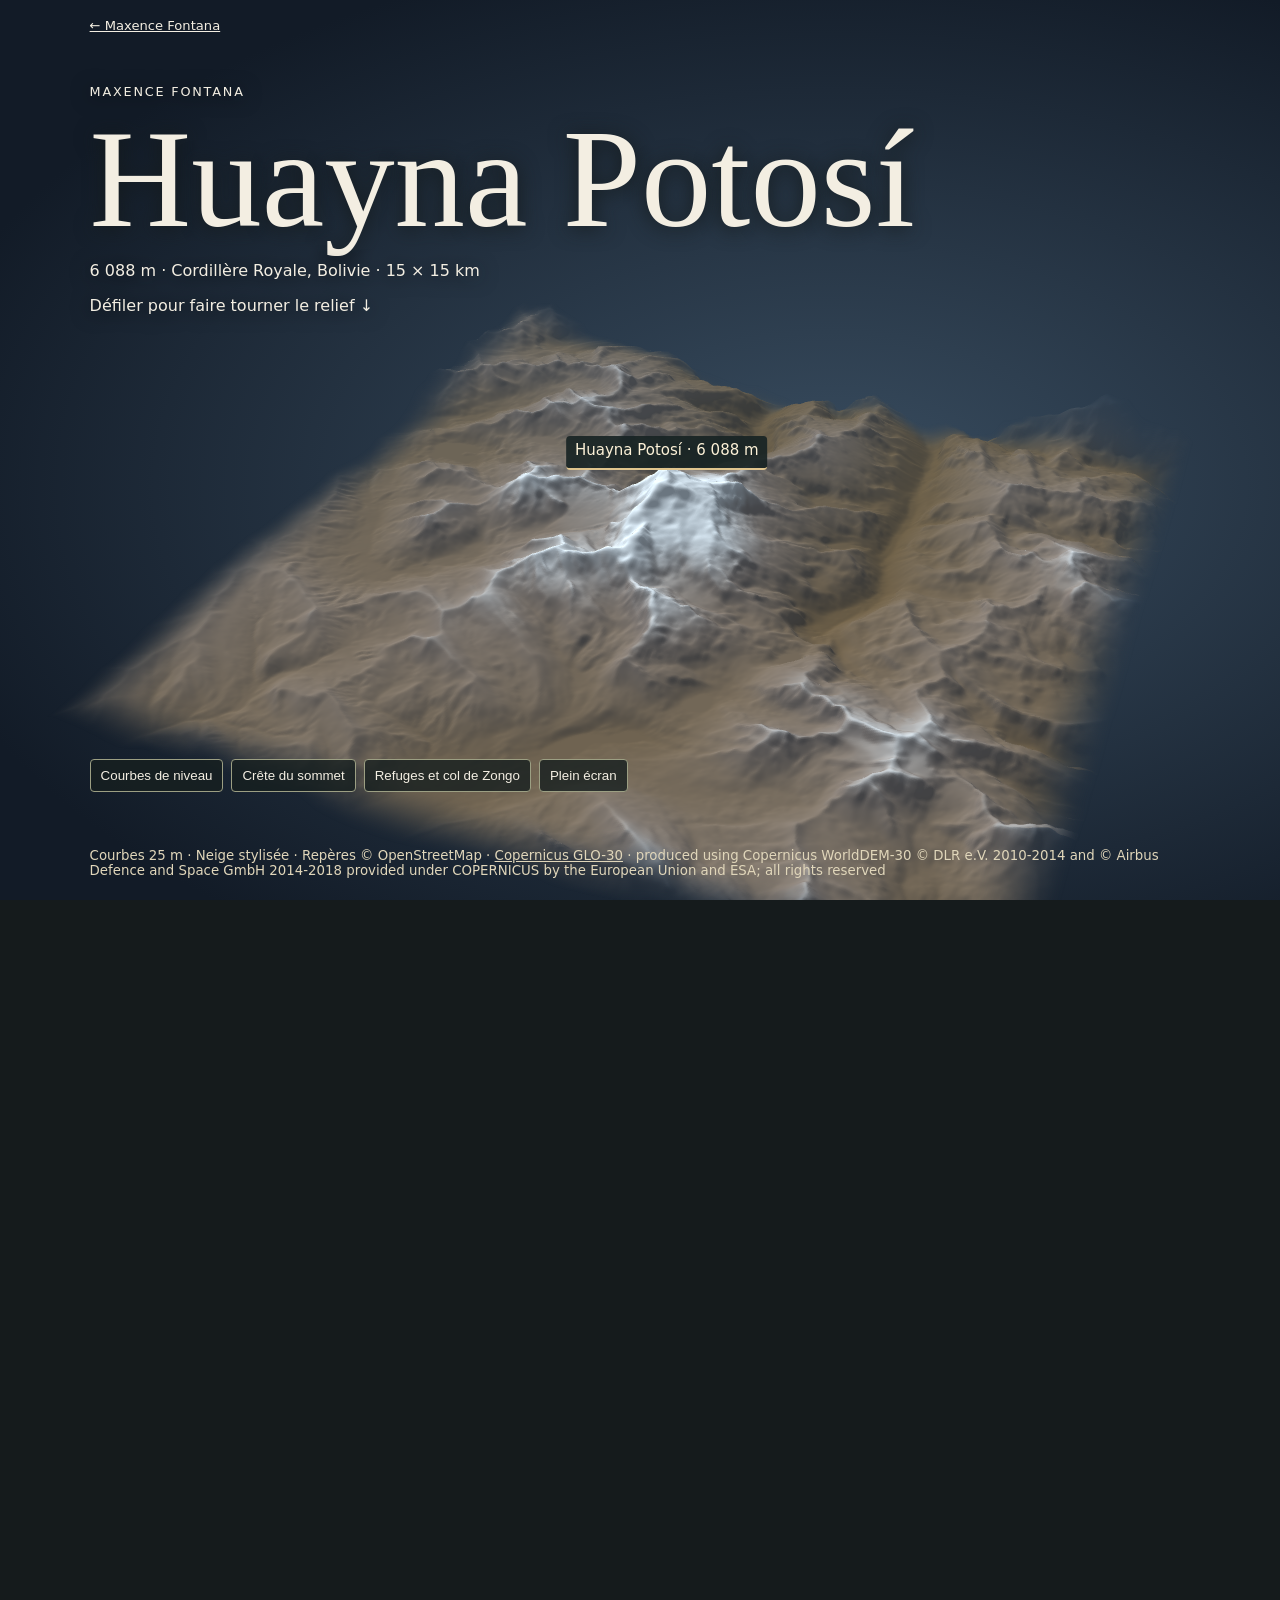
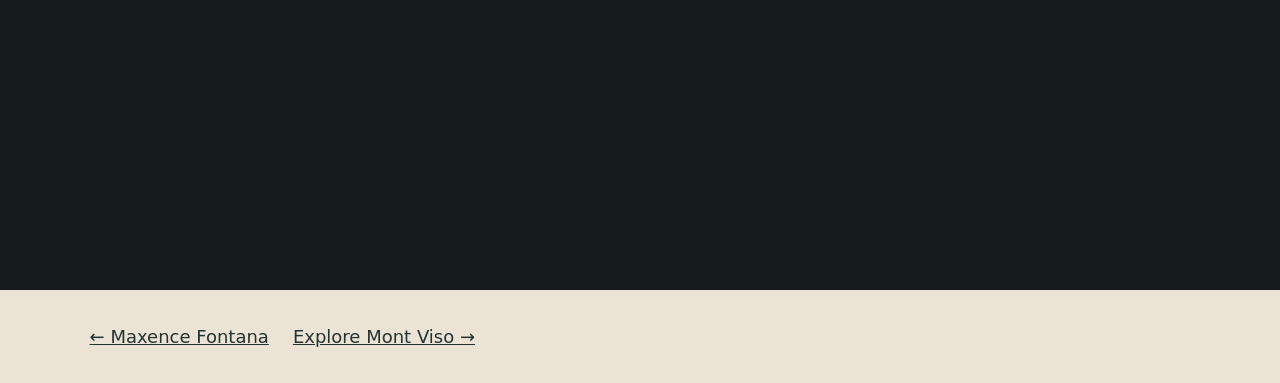
==== commit 3c21c540: "Fix WebGL texture row alignment for Huayna Potosí" ====
--- a/public/huayna-potosi.html
+++ b/public/huayna-potosi.html
@@ -122,6 +122,7 @@
   const texture=gl.createTexture();gl.bindTexture(gl.TEXTURE_2D,texture);
   gl.texParameteri(gl.TEXTURE_2D,gl.TEXTURE_MIN_FILTER,gl.NEAREST);
   gl.texParameteri(gl.TEXTURE_2D,gl.TEXTURE_MAG_FILTER,gl.NEAREST);
+  gl.pixelStorei(gl.UNPACK_ALIGNMENT,1);
   gl.texImage2D(gl.TEXTURE_2D,0,gl.R16UI,501,501,0,gl.RED_INTEGER,gl.UNSIGNED_SHORT,altitudes);
   gl.uniform1i(uniforms.terrain,0);
   gl.enable(gl.DEPTH_TEST);gl.enable(gl.BLEND);gl.blendFuncSeparate(gl.SRC_ALPHA,gl.ONE_MINUS_SRC_ALPHA,gl.ONE,gl.ONE_MINUS_SRC_ALPHA);
@@ -267,3 +268,4 @@
 start().catch(error=>{status.textContent='Relief indisponible dans ce navigateur. '+error.message;});
 </script></html>
 
+
